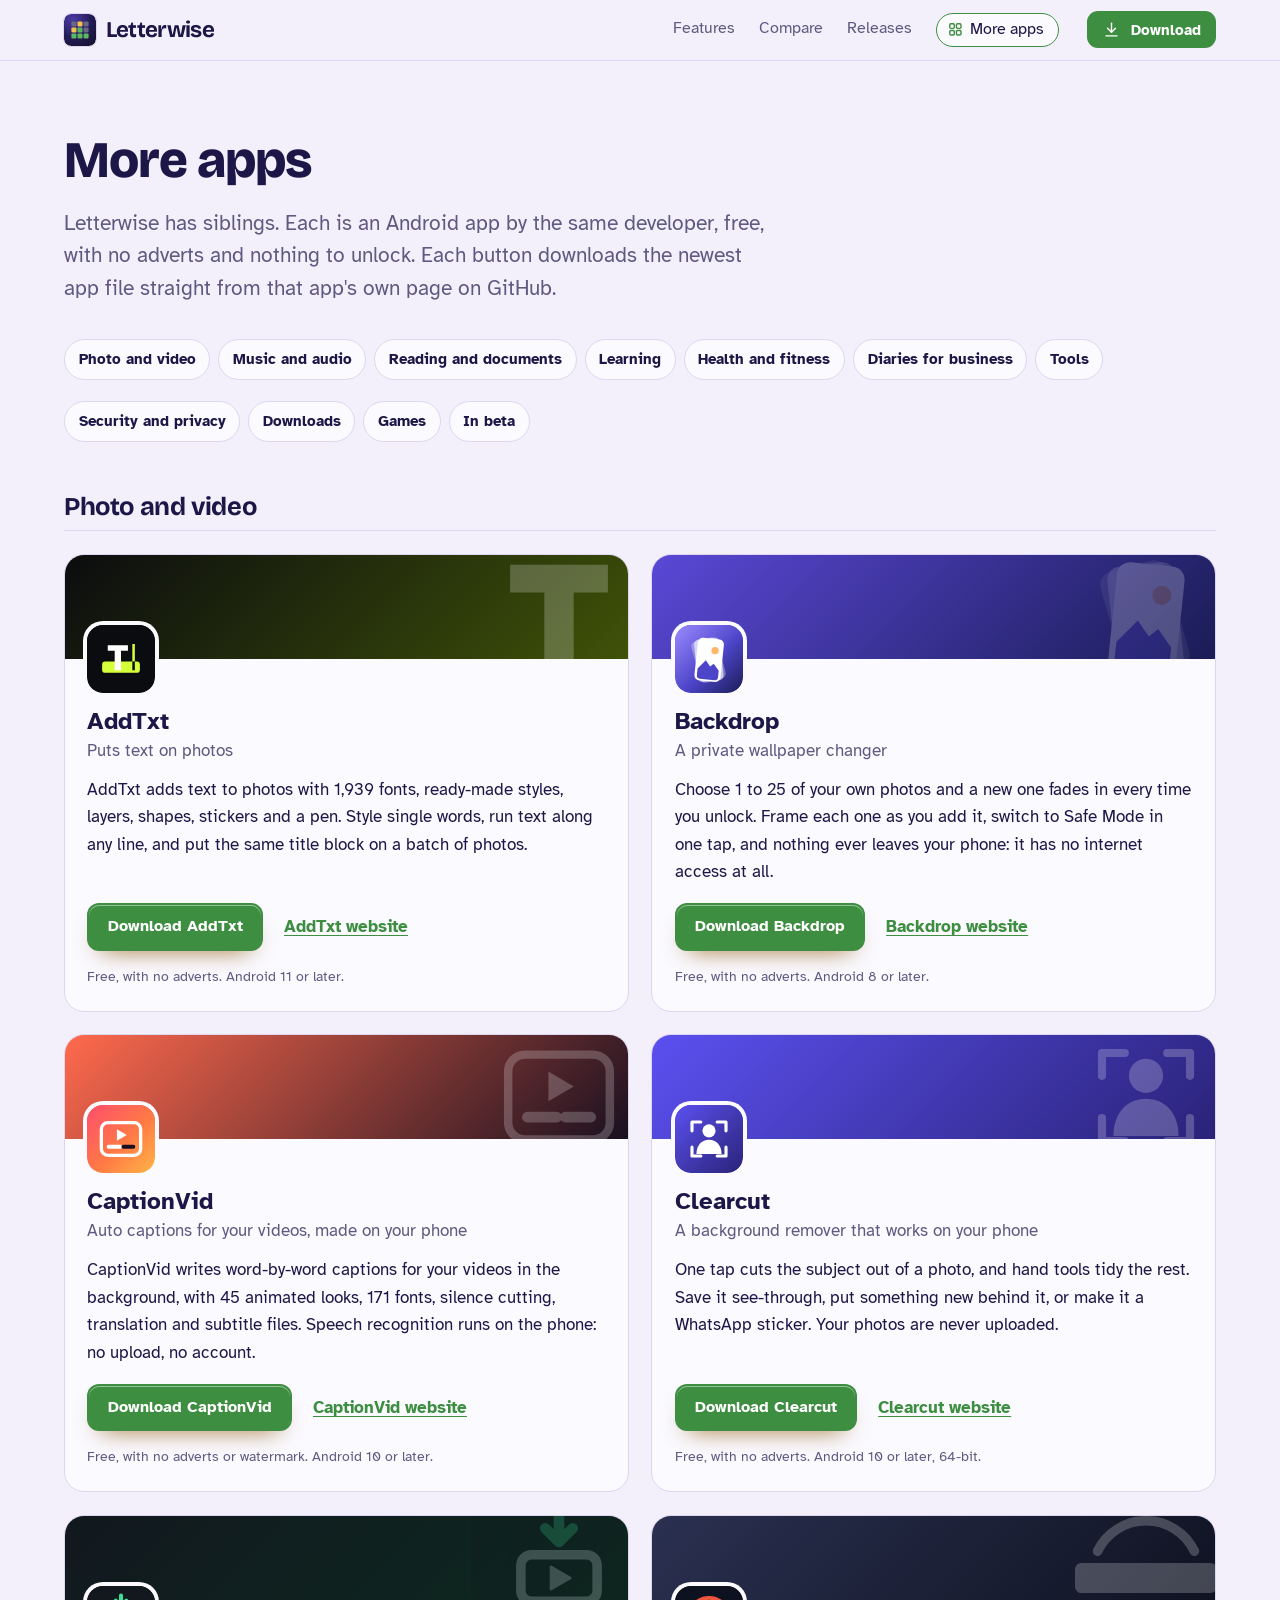
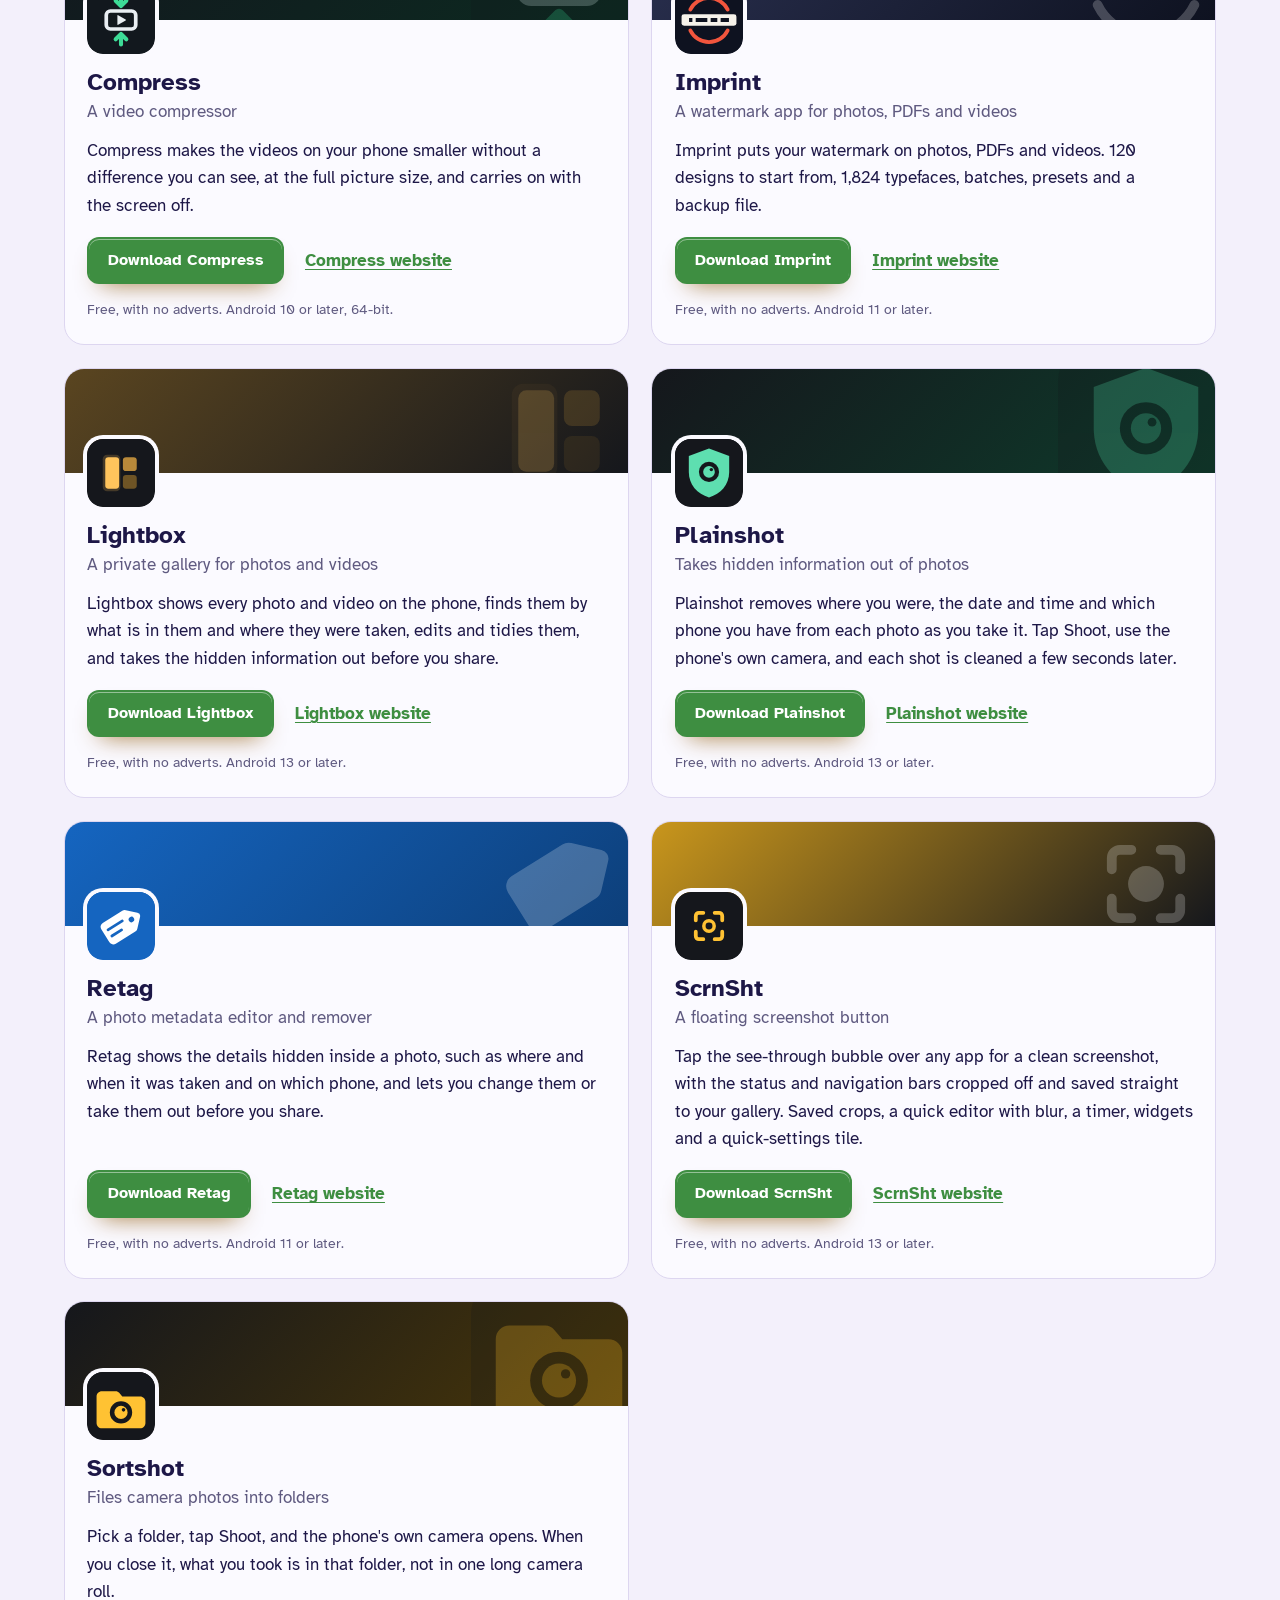
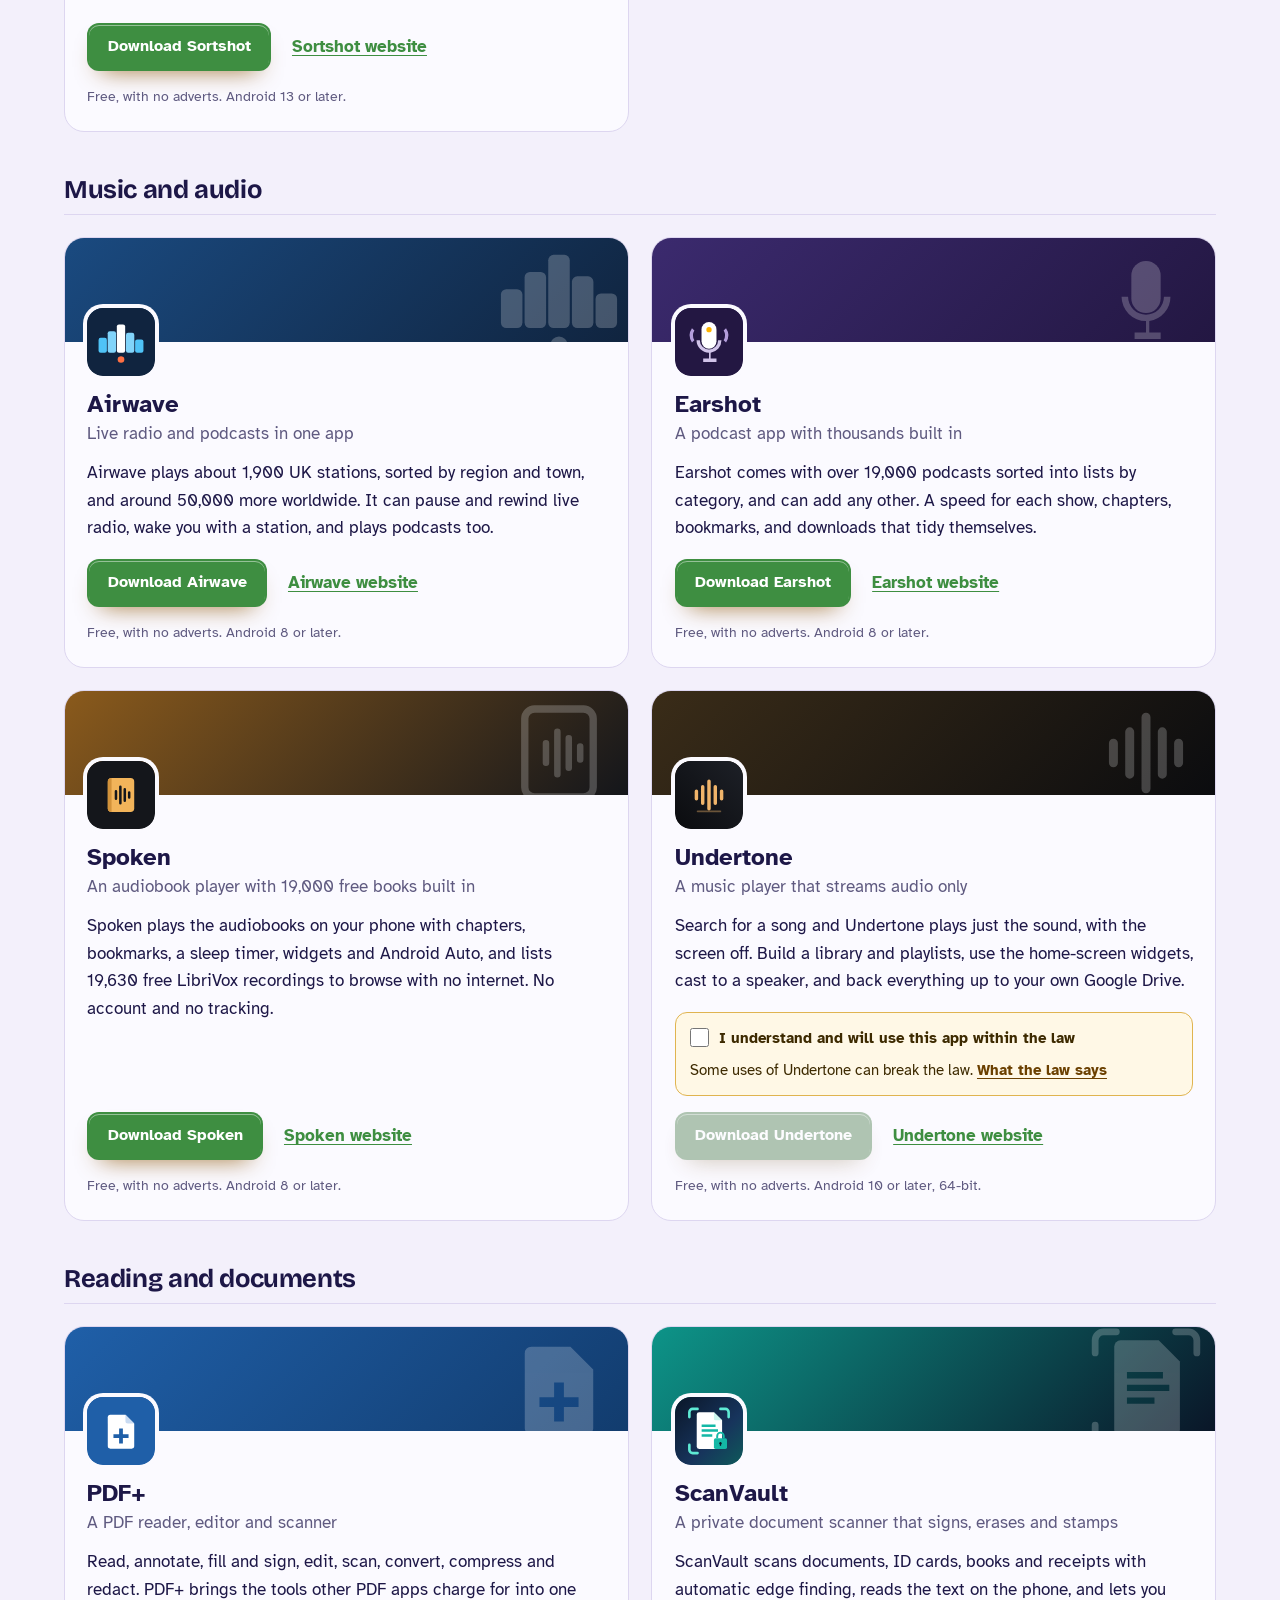
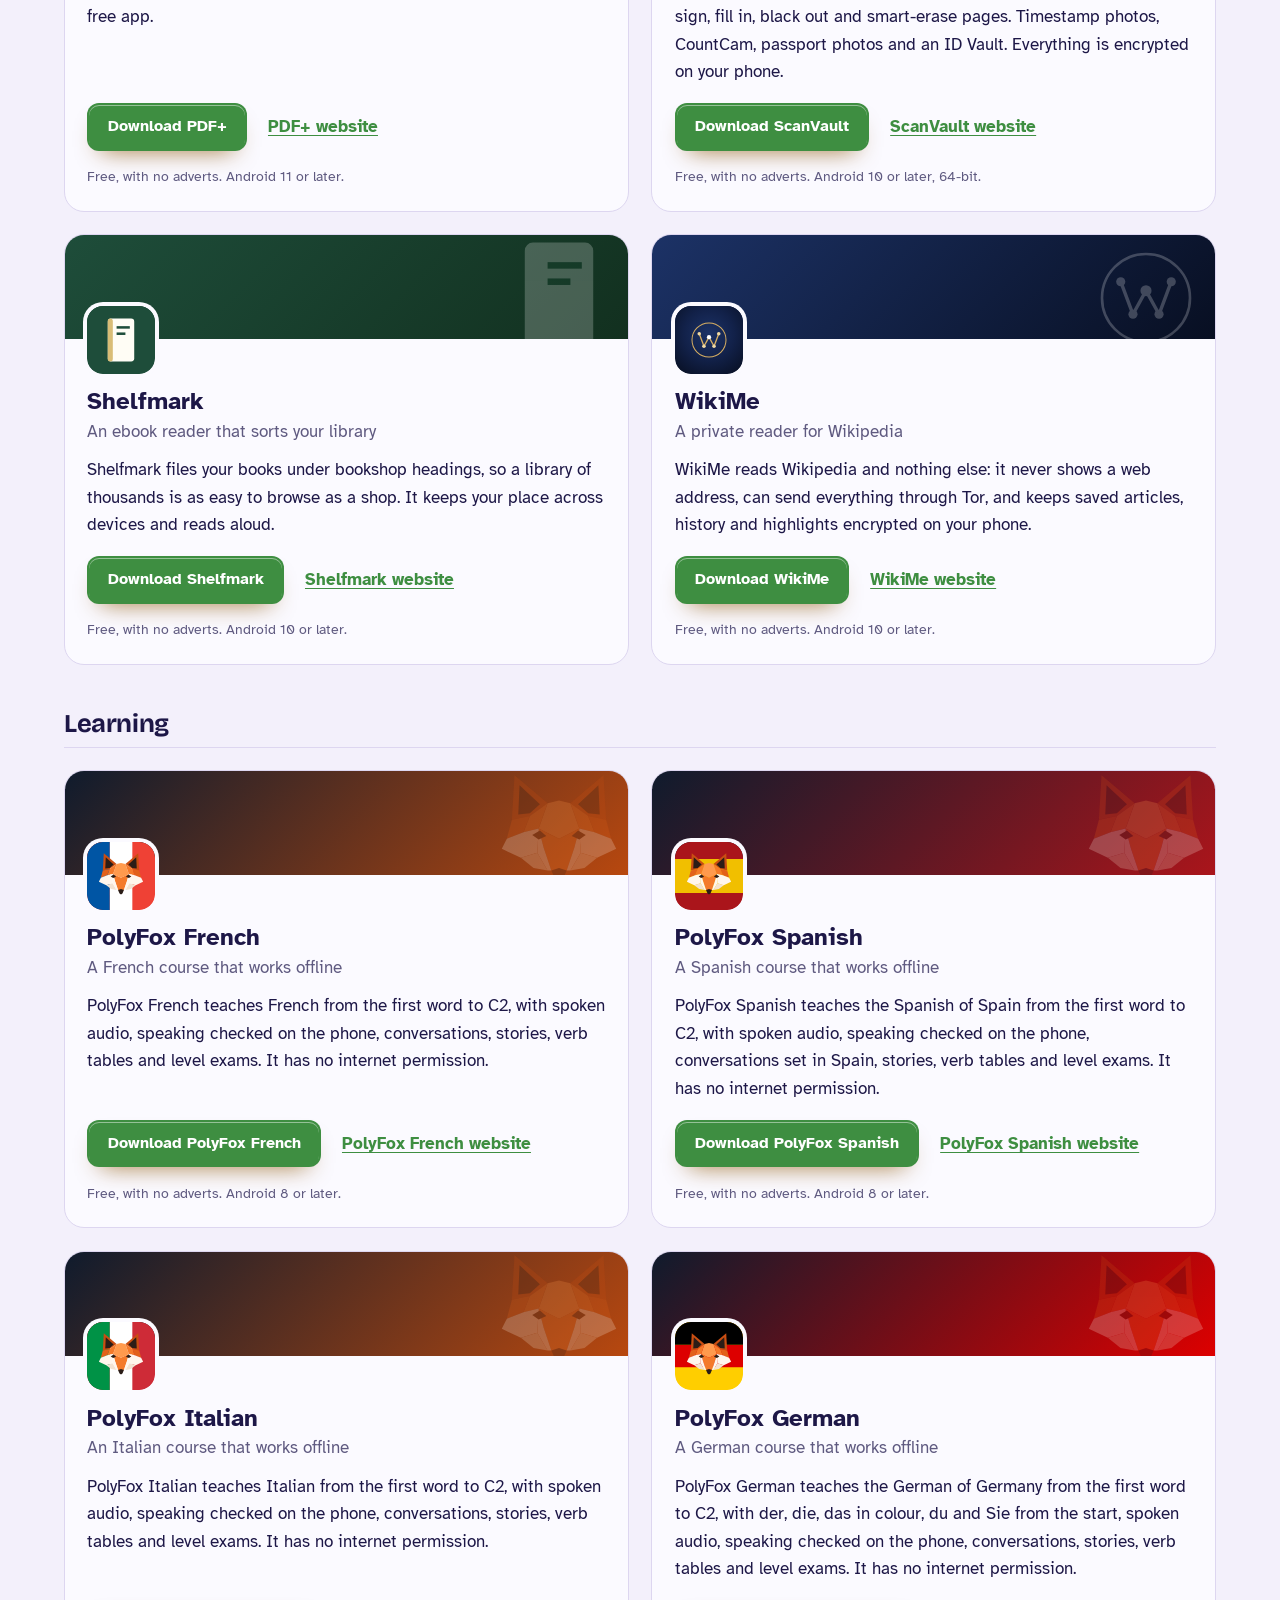
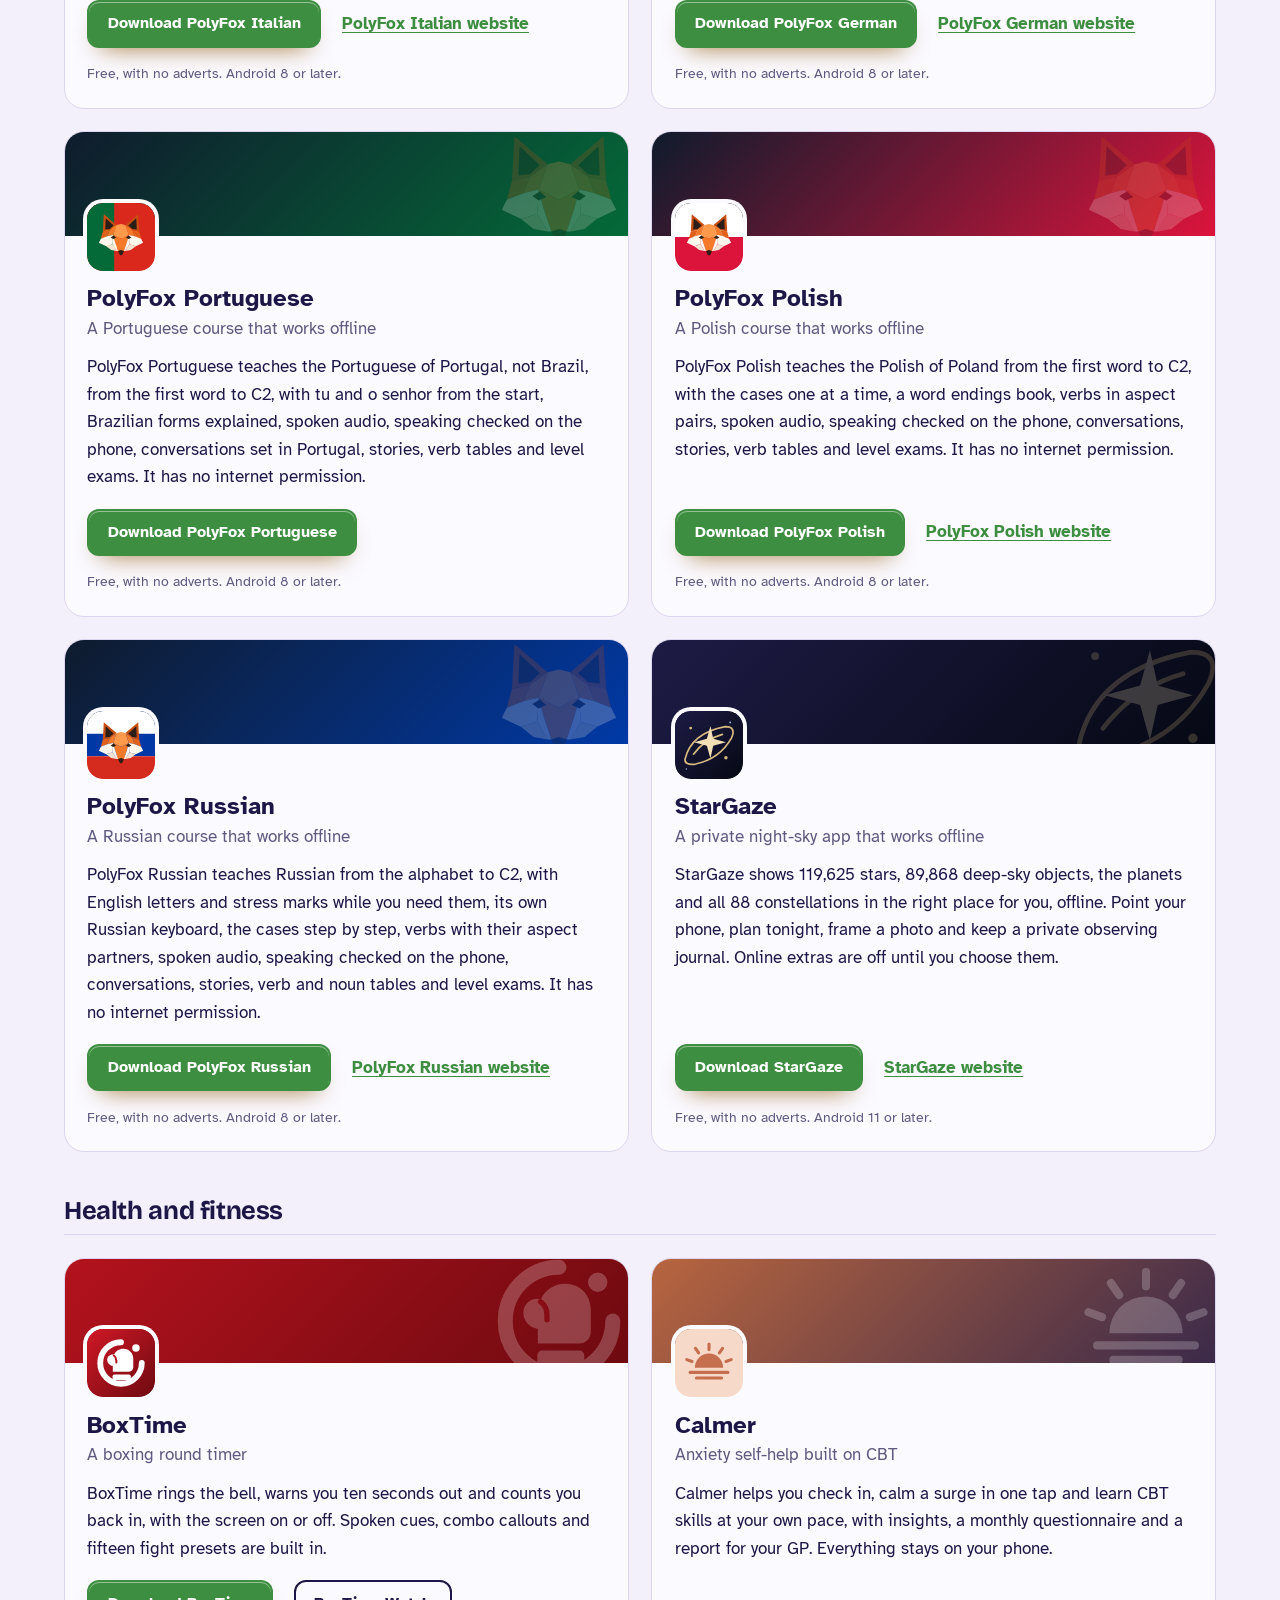
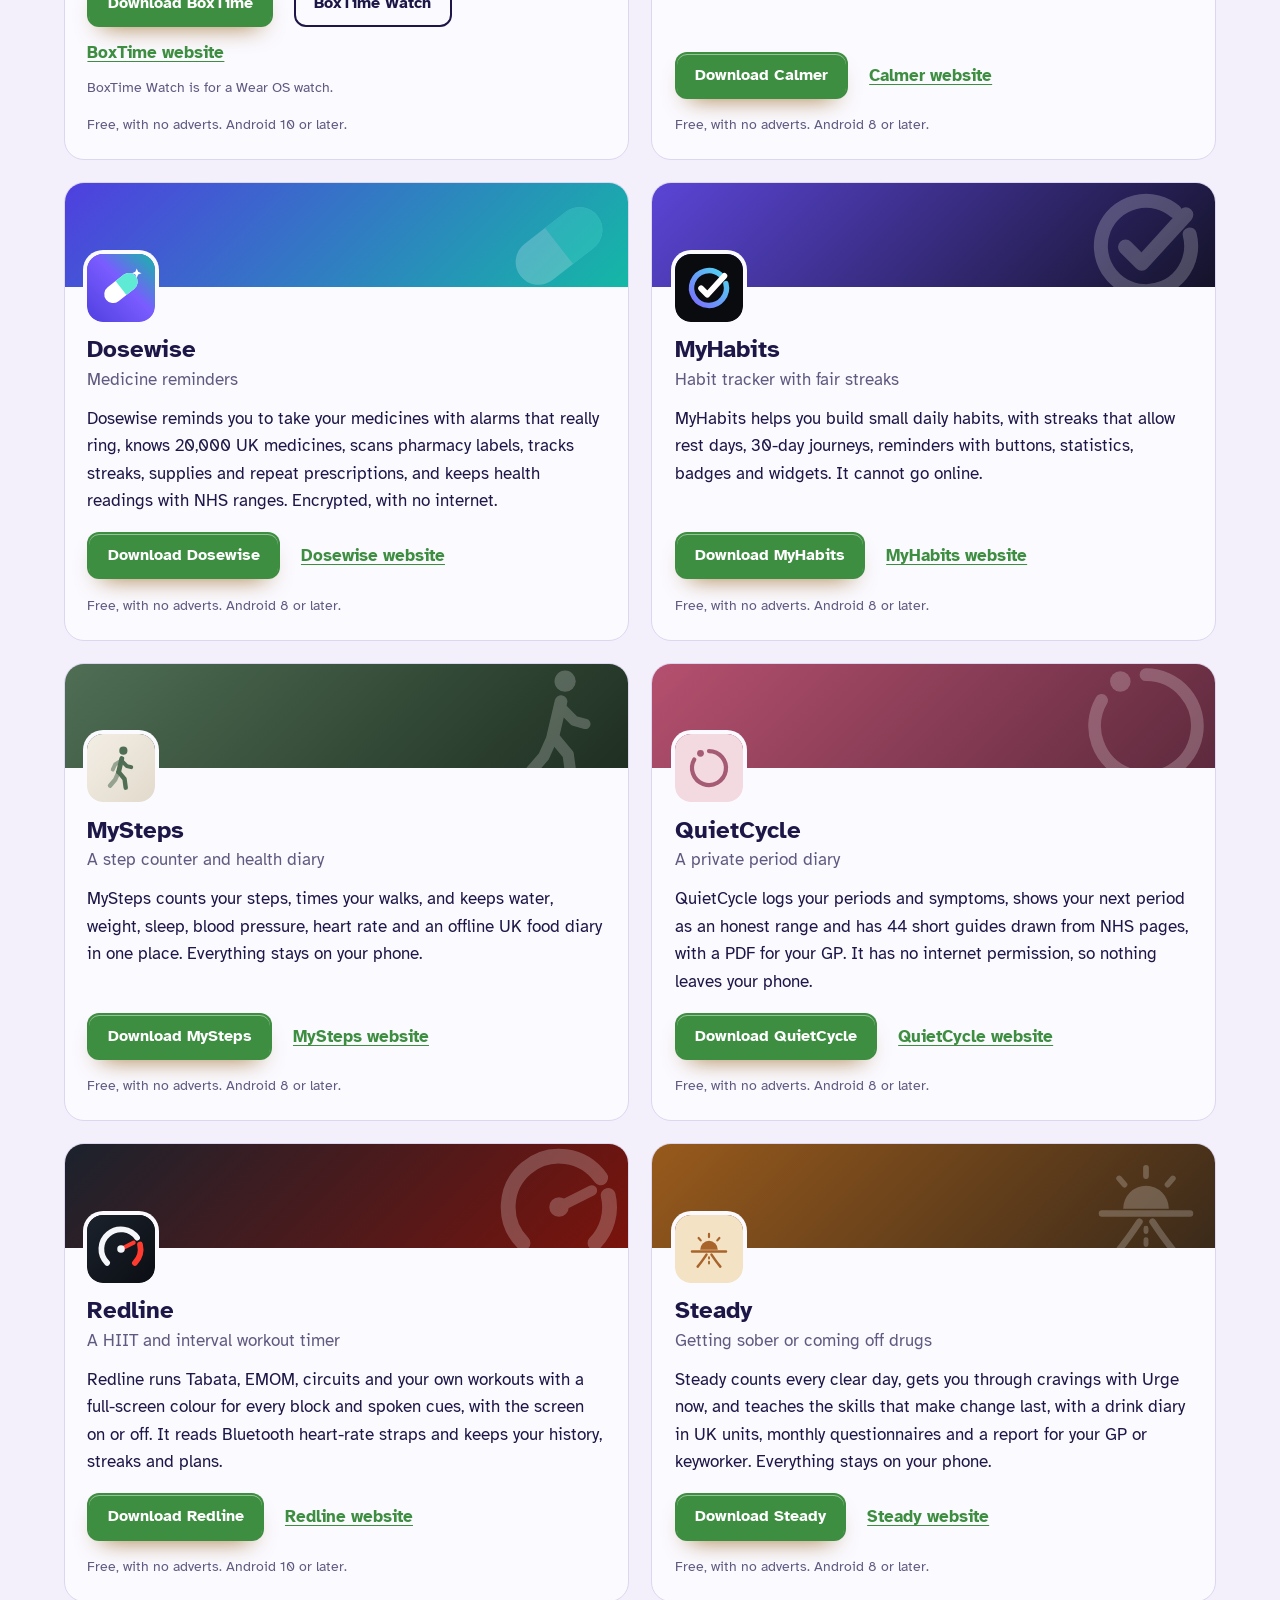
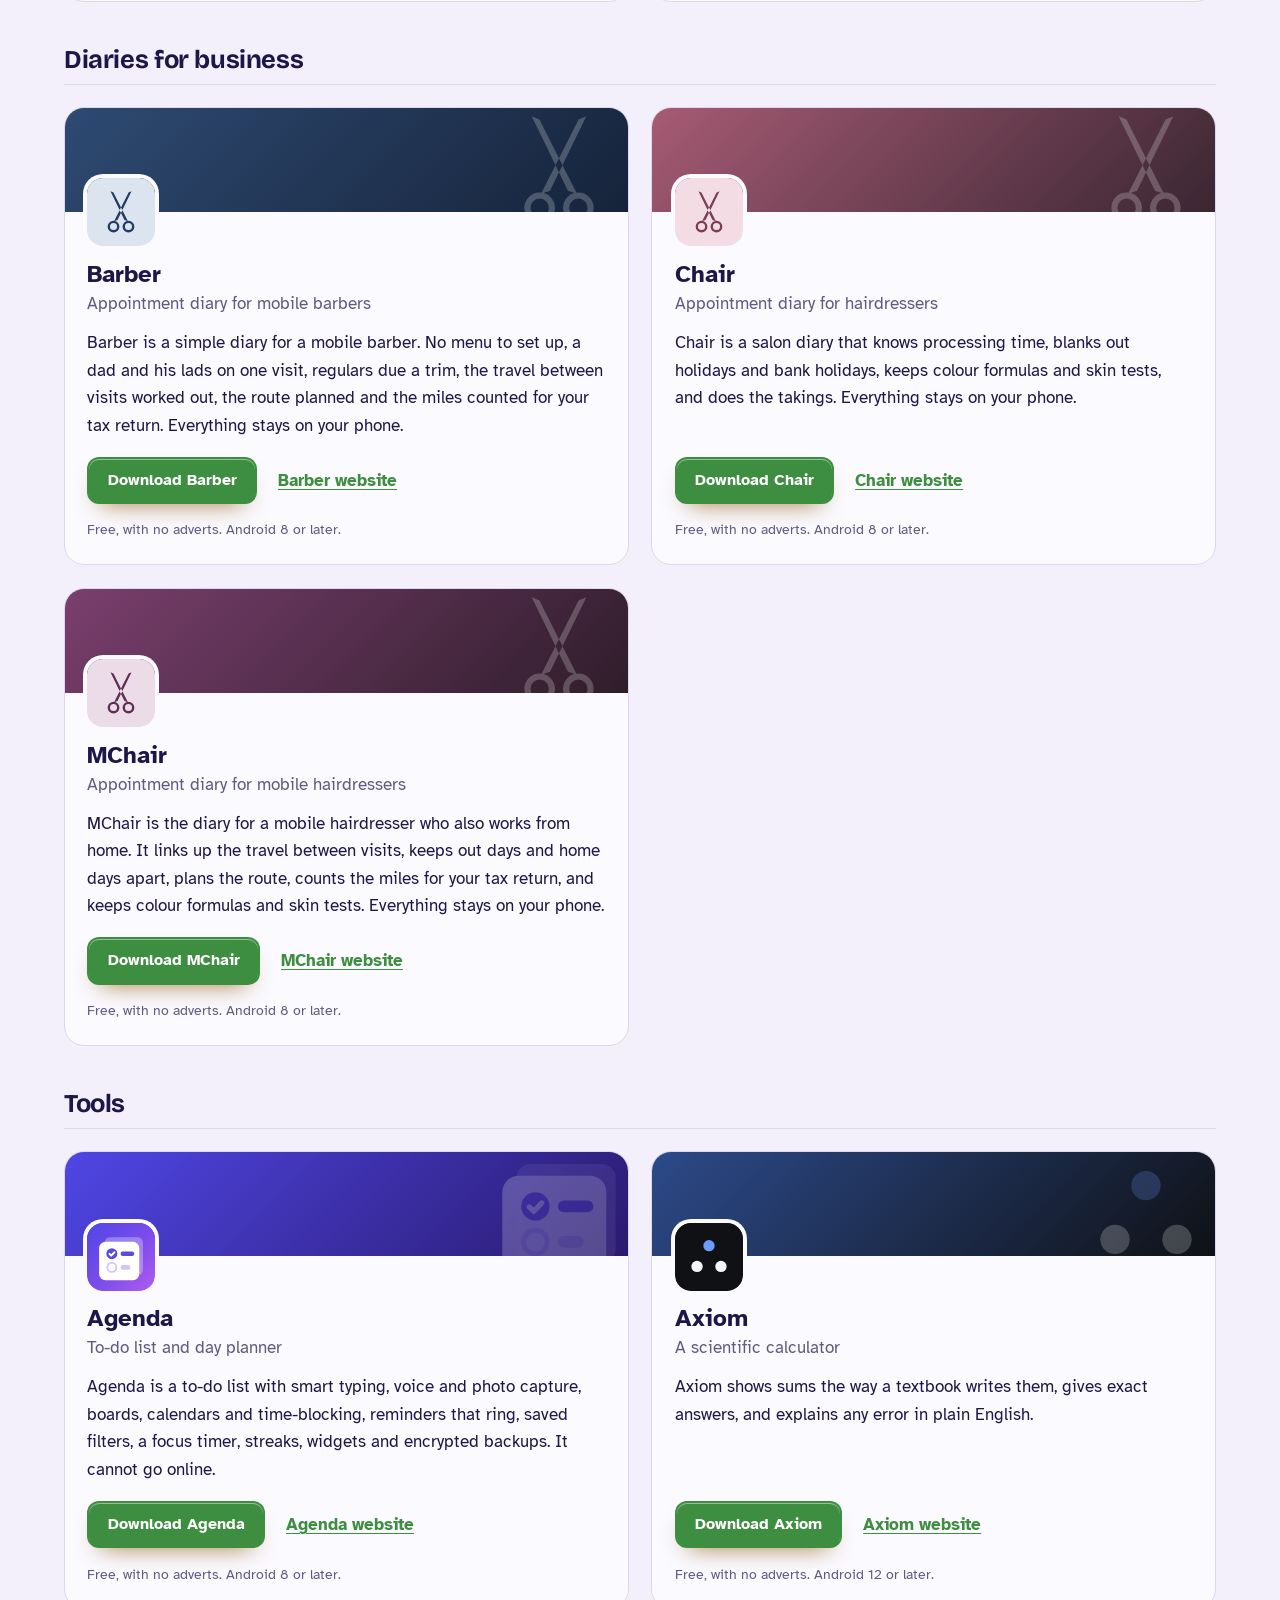
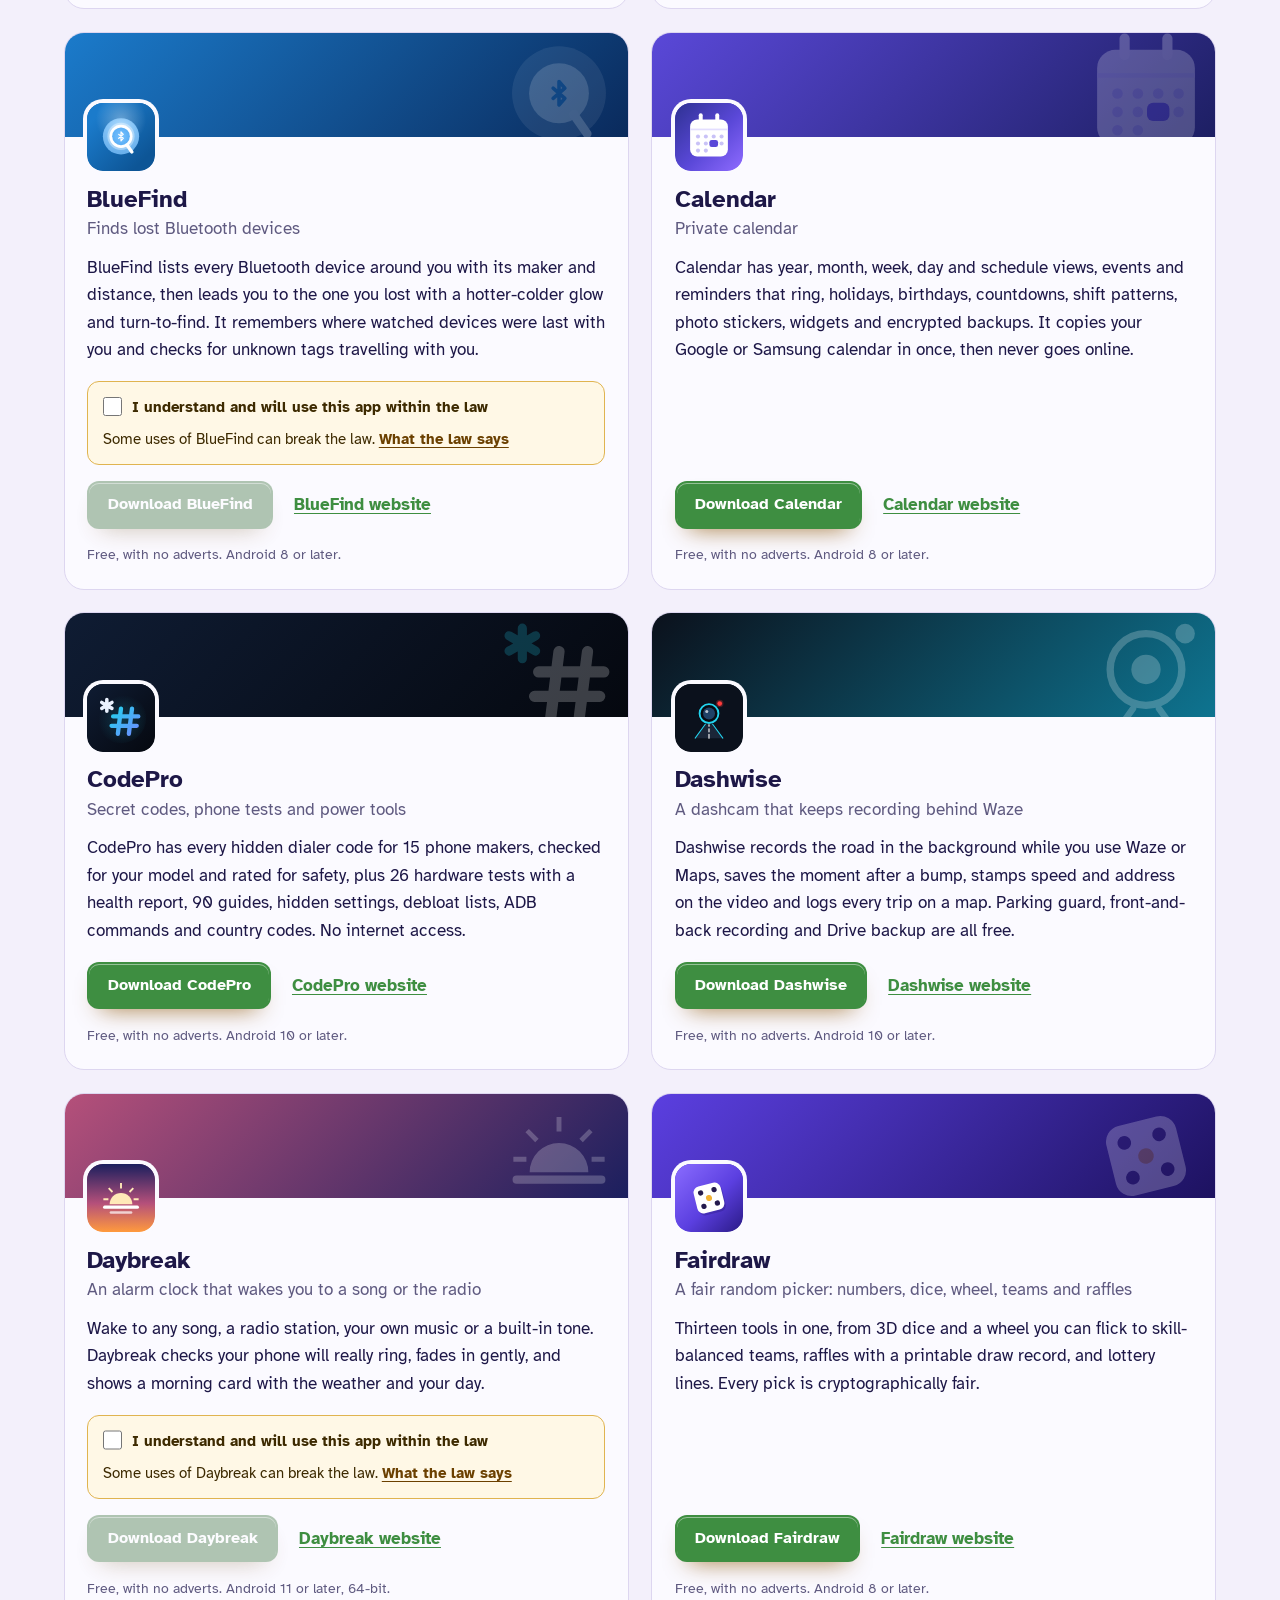
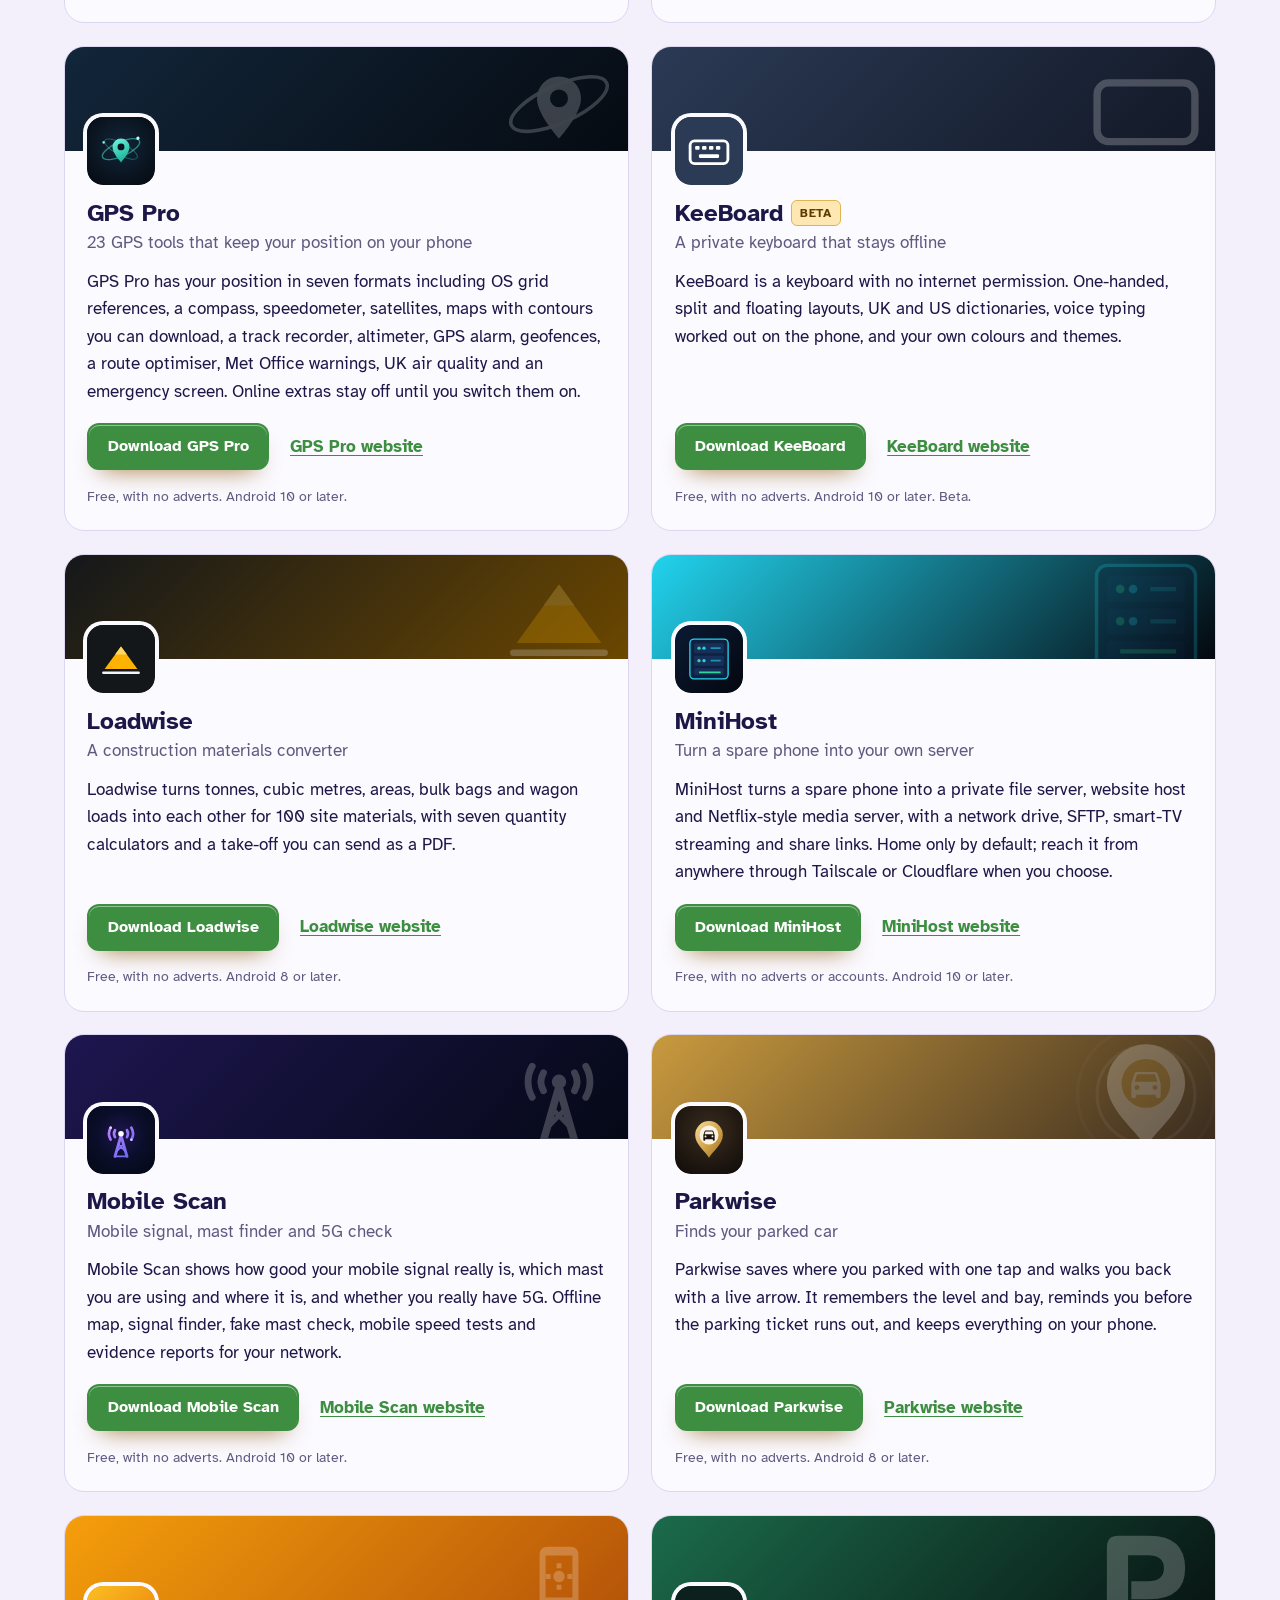
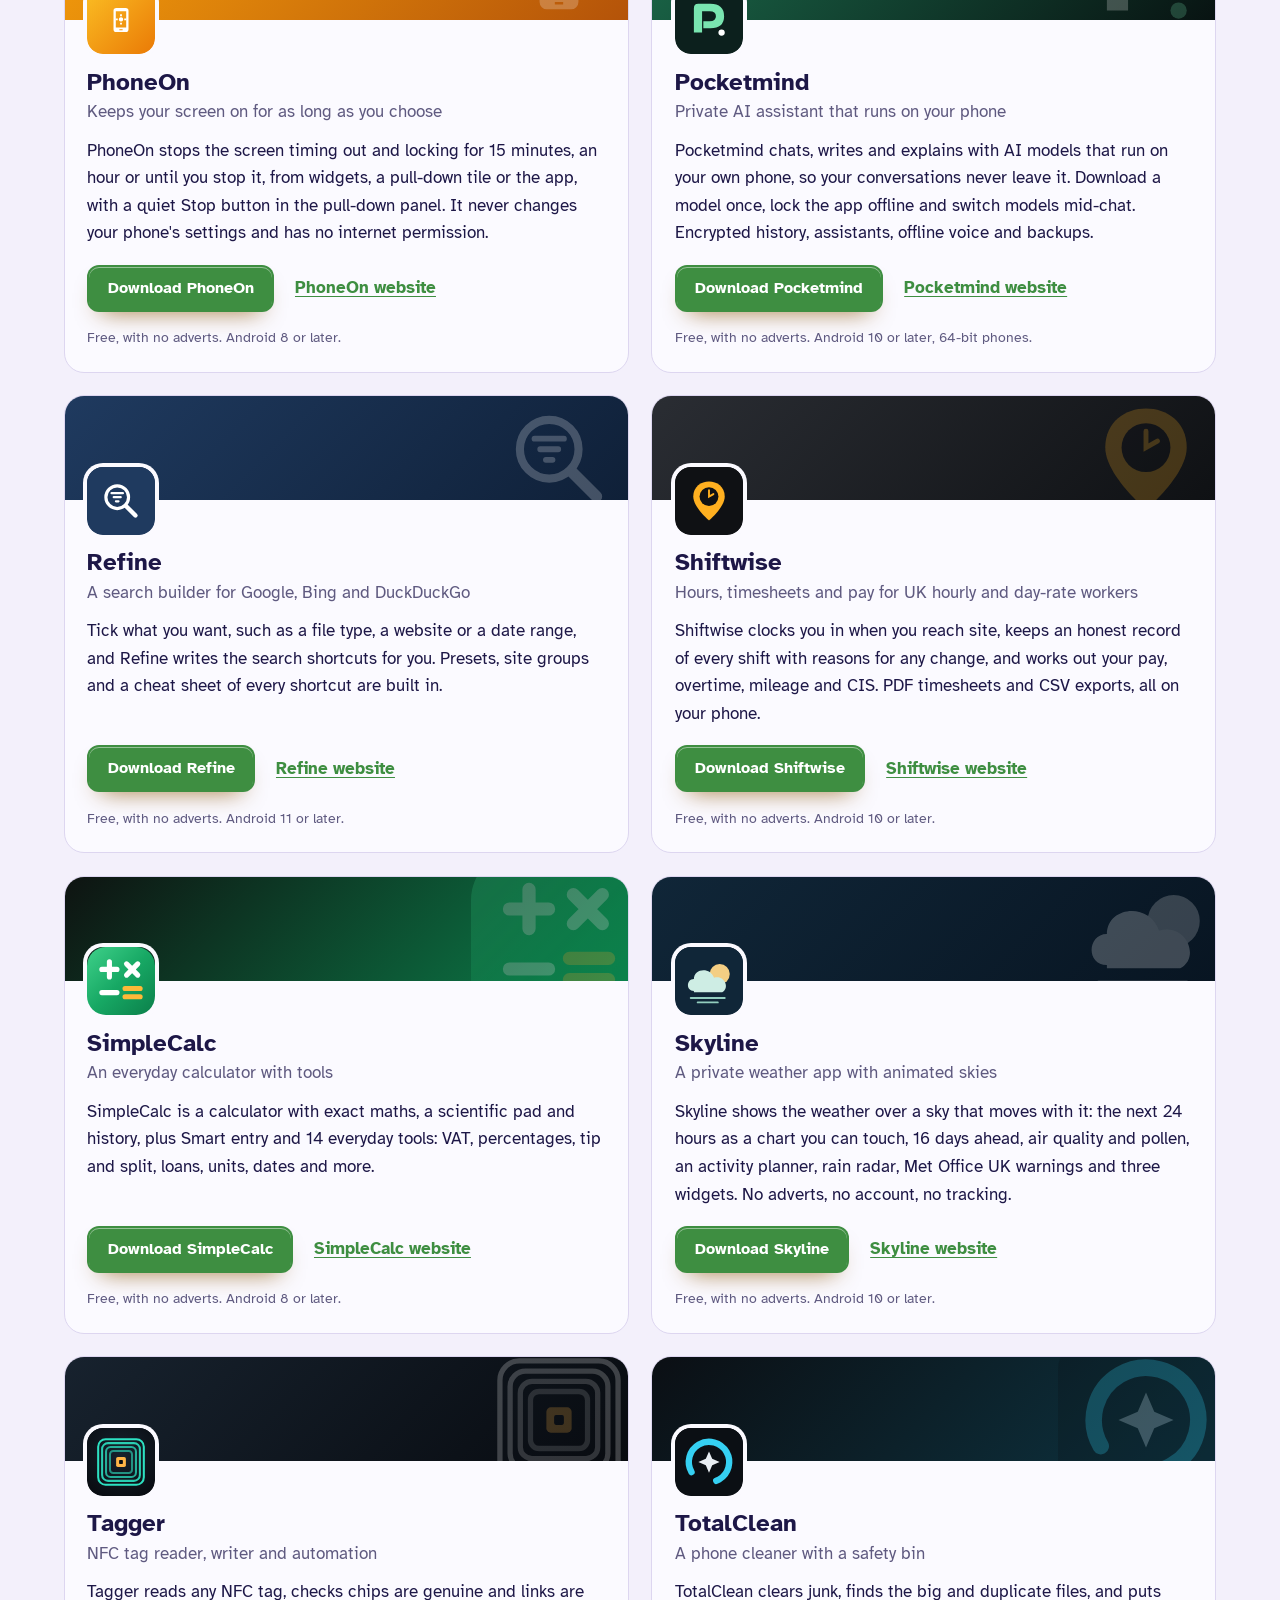
==== more-apps.html @ 9a32c130 "More apps: add MegaGen" ====
<!DOCTYPE html>
<html lang="en-GB">
<head>
<meta charset="utf-8">
<meta name="viewport" content="width=device-width, initial-scale=1">
<title>More free Android apps from the maker of Letterwise</title>
<meta name="description" content="All 92 free Android apps from the maker of Letterwise, in one list by category, each with its download and a link to its website.">
<meta name="author" content="Jonathan Jackson">
<link rel="canonical" href="https://customgpter.github.io/letterwise/more-apps.html">
<meta name="theme-color" content="#f3f0fb" media="(prefers-color-scheme: light)">
<meta name="theme-color" content="#120e2c" media="(prefers-color-scheme: dark)">
<meta property="og:type" content="website">
<meta property="og:site_name" content="Letterwise">
<meta property="og:title" content="More free Android apps from the maker of Letterwise">
<meta property="og:description" content="All 92 free Android apps from the maker of Letterwise, in one list by category, each with its download and a link to its website.">
<meta property="og:url" content="https://customgpter.github.io/letterwise/more-apps.html">
<meta property="og:image" content="https://customgpter.github.io/letterwise/assets/og.png">
<meta property="og:image:width" content="1200">
<meta property="og:image:height" content="630">
<meta property="og:image:alt" content="Letterwise&#x27;s home screen: the Daily Puzzle card, Classic with 4 to 7 letters and the other game modes">
<meta property="og:locale" content="en_GB">
<meta name="twitter:card" content="summary_large_image">
<link rel="icon" href="./assets/favicon.svg" type="image/svg+xml">
<link rel="apple-touch-icon" href="./assets/apple-touch-icon.png">
<link rel="preload" href="./assets/fonts/bricolage-grotesque-latin.woff2" as="font" type="font/woff2" crossorigin>
<link rel="preload" href="./assets/fonts/atkinson-hyperlegible-latin-400-normal.woff2" as="font" type="font/woff2" crossorigin>
<link rel="stylesheet" href="./assets/site.css?v=1">
<link rel="stylesheet" href="./assets/house.css?v=1">
<script type="application/ld+json">{"@context":"https://schema.org","@type":"ItemList","name":"Apps from the maker of Letterwise","url":"https://customgpter.github.io/letterwise/more-apps.html","itemListElement":[{"@type":"ListItem","position":1,"name":"AddTxt","url":"https://customgpter.github.io/addtxt/"},{"@type":"ListItem","position":2,"name":"Backdrop","url":"https://customgpter.github.io/backdrop/"},{"@type":"ListItem","position":3,"name":"CaptionVid","url":"https://customgpter.github.io/captionvid/"},{"@type":"ListItem","position":4,"name":"Clearcut","url":"https://customgpter.github.io/clearcut/"},{"@type":"ListItem","position":5,"name":"Compress","url":"https://customgpter.github.io/compress/"},{"@type":"ListItem","position":6,"name":"Imprint","url":"https://customgpter.github.io/imprint/"},{"@type":"ListItem","position":7,"name":"Lightbox","url":"https://customgpter.github.io/lightbox/"},{"@type":"ListItem","position":8,"name":"Plainshot","url":"https://customgpter.github.io/plainshot/"},{"@type":"ListItem","position":9,"name":"Retag","url":"https://customgpter.github.io/retag/"},{"@type":"ListItem","position":10,"name":"ScrnSht","url":"https://customgpter.github.io/scrnsht/"},{"@type":"ListItem","position":11,"name":"Sortshot","url":"https://customgpter.github.io/sortshot/"},{"@type":"ListItem","position":12,"name":"Airwave","url":"https://customgpter.github.io/airwave/"},{"@type":"ListItem","position":13,"name":"Earshot","url":"https://customgpter.github.io/earshot/"},{"@type":"ListItem","position":14,"name":"Spoken","url":"https://customgpter.github.io/spoken/"},{"@type":"ListItem","position":15,"name":"Undertone","url":"https://customgpter.github.io/undertone/"},{"@type":"ListItem","position":16,"name":"PDF+","url":"https://customgpter.github.io/pdfplus/"},{"@type":"ListItem","position":17,"name":"ScanVault","url":"https://customgpter.github.io/scanvault/"},{"@type":"ListItem","position":18,"name":"Shelfmark","url":"https://customgpter.github.io/shelfmark/"},{"@type":"ListItem","position":19,"name":"WikiMe","url":"https://customgpter.github.io/wikime/"},{"@type":"ListItem","position":20,"name":"PolyFox French","url":"https://customgpter.github.io/polyfox/"},{"@type":"ListItem","position":21,"name":"PolyFox German","url":"https://customgpter.github.io/polyfox-german/"},{"@type":"ListItem","position":22,"name":"PolyFox Polish","url":"https://customgpter.github.io/polyfox-polish/"},{"@type":"ListItem","position":23,"name":"PolyFox Russian","url":"https://customgpter.github.io/polyfox-russian/"},{"@type":"ListItem","position":24,"name":"StarGaze","url":"https://customgpter.github.io/stargaze/"},{"@type":"ListItem","position":25,"name":"BoxTime","url":"https://customgpter.github.io/boxtime/"},{"@type":"ListItem","position":26,"name":"Calmer","url":"https://customgpter.github.io/calmer/"},{"@type":"ListItem","position":27,"name":"Dosewise","url":"https://customgpter.github.io/dosewise/"},{"@type":"ListItem","position":28,"name":"MyHabits","url":"https://customgpter.github.io/myhabits/"},{"@type":"ListItem","position":29,"name":"MySteps","url":"https://customgpter.github.io/mysteps/"},{"@type":"ListItem","position":30,"name":"QuietCycle","url":"https://customgpter.github.io/quietcycle/"},{"@type":"ListItem","position":31,"name":"Redline","url":"https://customgpter.github.io/redline/"},{"@type":"ListItem","position":32,"name":"Steady","url":"https://customgpter.github.io/steady/"},{"@type":"ListItem","position":33,"name":"Barber","url":"https://customgpter.github.io/barber/"},{"@type":"ListItem","position":34,"name":"Chair","url":"https://customgpter.github.io/chair/"},{"@type":"ListItem","position":35,"name":"MChair","url":"https://customgpter.github.io/mchair/"},{"@type":"ListItem","position":36,"name":"Agenda","url":"https://customgpter.github.io/agenda/"},{"@type":"ListItem","position":37,"name":"Axiom","url":"https://customgpter.github.io/axiom/"},{"@type":"ListItem","position":38,"name":"BlueFind","url":"https://customgpter.github.io/bluefind/"},{"@type":"ListItem","position":39,"name":"Calendar","url":"https://customgpter.github.io/calendar/"},{"@type":"ListItem","position":40,"name":"CodePro","url":"https://customgpter.github.io/codepro/"},{"@type":"ListItem","position":41,"name":"Dashwise","url":"https://customgpter.github.io/dashwise/"},{"@type":"ListItem","position":42,"name":"Daybreak","url":"https://customgpter.github.io/daybreak/"},{"@type":"ListItem","position":43,"name":"Fairdraw","url":"https://customgpter.github.io/fairdraw/"},{"@type":"ListItem","position":44,"name":"GPS Pro","url":"https://customgpter.github.io/gpspro/"},{"@type":"ListItem","position":45,"name":"KeeBoard","url":"https://customgpter.github.io/keeboard/"},{"@type":"ListItem","position":46,"name":"Loadwise","url":"https://customgpter.github.io/loadwise/"},{"@type":"ListItem","position":47,"name":"MiniHost","url":"https://customgpter.github.io/minihost/"},{"@type":"ListItem","position":48,"name":"Mobile Scan","url":"https://customgpter.github.io/mobilescan/"},{"@type":"ListItem","position":49,"name":"Parkwise","url":"https://customgpter.github.io/parkwise/"},{"@type":"ListItem","position":50,"name":"Pocketmind","url":"https://customgpter.github.io/pocketmind/"},{"@type":"ListItem","position":51,"name":"Refine","url":"https://customgpter.github.io/refine/"},{"@type":"ListItem","position":52,"name":"Shiftwise","url":"https://customgpter.github.io/shiftwise/"},{"@type":"ListItem","position":53,"name":"SimpleCalc","url":"https://customgpter.github.io/simplecalc/"},{"@type":"ListItem","position":54,"name":"Skyline","url":"https://customgpter.github.io/skyline/"},{"@type":"ListItem","position":55,"name":"Tagger","url":"https://customgpter.github.io/tagger/"},{"@type":"ListItem","position":56,"name":"TotalClean","url":"https://customgpter.github.io/totalclean/"},{"@type":"ListItem","position":57,"name":"TVLink","url":"https://customgpter.github.io/tvlink/"},{"@type":"ListItem","position":58,"name":"Unbox","url":"https://customgpter.github.io/unbox/"},{"@type":"ListItem","position":59,"name":"WhatsKeep","url":"https://customgpter.github.io/whatskeep/"},{"@type":"ListItem","position":60,"name":"WiFi Scan","url":"https://customgpter.github.io/wifiscan/"},{"@type":"ListItem","position":61,"name":"Auditly","url":"https://customgpter.github.io/auditly/"},{"@type":"ListItem","position":62,"name":"Backchannel","url":"https://customgpter.github.io/backchannel/"},{"@type":"ListItem","position":63,"name":"ENotes","url":"https://customgpter.github.io/enotes/"},{"@type":"ListItem","position":64,"name":"FindMe","url":"https://customgpter.github.io/findme/"},{"@type":"ListItem","position":65,"name":"iLock","url":"https://customgpter.github.io/ilock/"},{"@type":"ListItem","position":66,"name":"ImSafe","url":"https://customgpter.github.io/imsafe/"},{"@type":"ListItem","position":67,"name":"IShred","url":"https://customgpter.github.io/ishred/"},{"@type":"ListItem","position":68,"name":"LockBox","url":"https://customgpter.github.io/lockbox/"},{"@type":"ListItem","position":69,"name":"PassVault","url":"https://customgpter.github.io/passvault/"},{"@type":"ListItem","position":70,"name":"SpyFind","url":"https://customgpter.github.io/spyfind/"},{"@type":"ListItem","position":71,"name":"TextWipe","url":"https://customgpter.github.io/textwipe/"},{"@type":"ListItem","position":72,"name":"Tracewire","url":"https://customgpter.github.io/tracewire/"},{"@type":"ListItem","position":73,"name":"Vigil","url":"https://customgpter.github.io/vigil/"},{"@type":"ListItem","position":74,"name":"Grab","url":"https://customgpter.github.io/grab/"},{"@type":"ListItem","position":75,"name":"Swarm","url":"https://customgpter.github.io/swarm/"},{"@type":"ListItem","position":76,"name":"Plane Games","url":"https://customgpter.github.io/plane-games/"},{"@type":"ListItem","position":77,"name":"Ninefold","url":"https://customgpter.github.io/ninefold/"},{"@type":"ListItem","position":78,"name":"Cubewise","url":"https://customgpter.github.io/cubewise/"},{"@type":"ListItem","position":79,"name":"Tilewise","url":"https://customgpter.github.io/tilewise/"},{"@type":"ListItem","position":80,"name":"Letterwise","url":"https://customgpter.github.io/letterwise/"},{"@type":"ListItem","position":81,"name":"Kingside","url":"https://customgpter.github.io/kingside/"},{"@type":"ListItem","position":82,"name":"Deckhand","url":"https://customgpter.github.io/deckhand/"},{"@type":"ListItem","position":83,"name":"SNESForge","url":"https://customgpter.github.io/snesforge/"},{"@type":"ListItem","position":84,"name":"Fame Boy","url":"https://customgpter.github.io/fameboy/"},{"@type":"ListItem","position":85,"name":"PSPPro","url":"https://customgpter.github.io/psppro/"},{"@type":"ListItem","position":86,"name":"MegaGen","url":"https://customgpter.github.io/megagen/"},{"@type":"ListItem","position":87,"name":"QVR","url":"https://customgpter.github.io/qvr/"},{"@type":"ListItem","position":88,"name":"QVR Watch","url":"https://customgpter.github.io/qvr-watch/"},{"@type":"ListItem","position":89,"name":"QVRLite","url":"https://customgpter.github.io/qvrlite/"},{"@type":"ListItem","position":90,"name":"Onionz","url":"https://customgpter.github.io/onionz/"},{"@type":"ListItem","position":91,"name":"OnionzWeb","url":"https://customgpter.github.io/onionzweb/"}]}</script>
<link rel="stylesheet" href="./assets/apps-list.css?v=1">
<script src="./assets/apps-list.js?v=1" defer></script>
</head>
<body>
<a class="skip" href="#main">Skip to content</a>
<header class="masthead">
<div class="wrap">
<a class="brand" href="./" aria-label="Letterwise home"><svg viewBox="0 0 108 108" aria-hidden="true"><defs><radialGradient id="lwg" cx="30" cy="18" r="120" gradientUnits="userSpaceOnUse"><stop offset="0" stop-color="#4A3AA6"/><stop offset=".5" stop-color="#241C57"/><stop offset="1" stop-color="#120F24"/></radialGradient></defs><rect width="108" height="108" rx="24" fill="url(#lwg)"/><rect x="25.0" y="25.0" width="17" height="17" rx="3.6" fill="#6C6985"/><rect x="45.5" y="25.0" width="17" height="17" rx="3.6" fill="#F2C24B"/><rect x="66.0" y="25.0" width="17" height="17" rx="3.6" fill="#6C6985"/><rect x="25.0" y="45.5" width="17" height="17" rx="3.6" fill="#F2C24B"/><rect x="45.5" y="45.5" width="17" height="17" rx="3.6" fill="#5CB85F"/><rect x="66.0" y="45.5" width="17" height="17" rx="3.6" fill="#6C6985"/><rect x="25.0" y="66.0" width="17" height="17" rx="3.6" fill="#5CB85F"/><rect x="45.5" y="66.0" width="17" height="17" rx="3.6" fill="#5CB85F"/><rect x="66.0" y="66.0" width="17" height="17" rx="3.6" fill="#5CB85F"/></svg><span>Letterwise</span></a>
<nav aria-label="Main"><ul><li><a href="./#features">Features</a></li><li><a href="./compare.html">Compare</a></li><li><a href="./releases.html">Releases</a></li><li><a class="more-apps" href="./more-apps.html" aria-current="page"><svg class="ico" viewBox="0 0 24 24" aria-hidden="true"><rect x="4" y="4" width="6.5" height="6.5" rx="1.6"/><rect x="13.5" y="4" width="6.5" height="6.5" rx="1.6"/><rect x="4" y="13.5" width="6.5" height="6.5" rx="1.6"/><rect x="13.5" y="13.5" width="6.5" height="6.5" rx="1.6"/></svg>More apps</a></li></ul></nav>
<a class="button small" href="https://github.com/CustomGPTer/letterwise/releases/latest/download/Letterwise.apk"><svg class="ico" viewBox="0 0 24 24" aria-hidden="true"><path d="M12 4v11"/><path d="M7 10.5l5 5 5-5"/><path d="M5 20h14"/></svg>Download</a>
</div>
</header>
<main id="main" class="doc">
<div class="wrap">
<div class="measure">
<h1>More apps</h1>
<p class="lede">Letterwise has siblings. Each is an Android app by the same developer, free, with no adverts and nothing to unlock. Each button downloads the newest app file straight from that app's own page on GitHub.</p>
</div>
<!-- apps:start -->
<nav class="mapps-jump" aria-label="App groups"><ul><li><a href="#apps-photo">Photo and video</a></li><li><a href="#apps-audio">Music and audio</a></li><li><a href="#apps-reading">Reading and documents</a></li><li><a href="#apps-learning">Learning</a></li><li><a href="#apps-health">Health and fitness</a></li><li><a href="#apps-diaries">Diaries for business</a></li><li><a href="#apps-tools">Tools</a></li><li><a href="#apps-security">Security and privacy</a></li><li><a href="#apps-downloads">Downloads</a></li><li><a href="#apps-games">Games</a></li><li><a href="#apps-testing">In beta</a></li></ul></nav>
<div class="mapps-group" role="group" aria-labelledby="apps-photo"><h2 class="mapps-cat" id="apps-photo">Photo and video</h2>
<ul class="mapps"><li class="mapp" style="--b:#0b0c0f;--b2:#3f5208"><div class="mapp-cover" aria-hidden="true"><svg viewBox="0 0 108 108"><path fill="#fff" d="M24 22h60v17H63v49H45V39H24z"/></svg></div><div class="mapp-body"><svg class="mapp-icon" viewBox="0 0 108 108" aria-hidden="true"><rect width="108" height="108" rx="24" fill="#0b0c0f"/><path fill="#d4ff3a" d="M29 58h50a5 5 0 0 1 5 5v8a5 5 0 0 1-5 5H29a5 5 0 0 1-5-5v-8a5 5 0 0 1 5-5z"/><path fill="#fff" d="M33 32h32v9H54v31H44V41H33z"/><path fill="#d4ff3a" d="M72 30h4v28h-4z"/><path fill="#0b0c0f" d="M72 58h4v14h-4z"/></svg><h3>AddTxt</h3><p class="mapp-kind">Puts text on photos</p><p class="mapp-say">AddTxt adds text to photos with 1,939 fonts, ready-made styles, layers, shapes, stickers and a pen. Style single words, run text along any line, and put the same title block on a batch of photos.</p><p class="mapp-go"><a class="button" href="https://github.com/CustomGPTer/addtxt/releases/latest/download/AddTxt.apk">Download AddTxt</a><a class="mapp-site" href="https://customgpter.github.io/addtxt/">AddTxt website</a></p><p class="mapp-needs">Free, with no adverts. Android 11 or later.</p></div></li>
<li class="mapp" style="--b:#5a48d6;--b2:#1a1c55"><div class="mapp-cover" aria-hidden="true"><svg viewBox="0 0 108 108"><g transform="translate(54 58) scale(1.3) translate(-54 -58)"><rect x="38" y="30" width="32" height="52" rx="6" fill="#fff" fill-opacity=".3" transform="rotate(-16 54 58)"/><rect x="38" y="30" width="32" height="52" rx="6" fill="#fff" fill-opacity=".6" transform="rotate(-6 54 58)"/><g transform="rotate(6 54 58)"><rect x="38" y="30" width="32" height="52" rx="6" fill="#fff"/><path d="M41 68l9-11 6 7 4-4 7 8v8a4 4 0 0 1-4 4H45a4 4 0 0 1-4-4z" fill="#4d45c9"/><circle cx="60" cy="44" r="4.5" fill="#FFB86B"/></g></g></svg></div><div class="mapp-body"><svg class="mapp-icon" viewBox="0 0 108 108" aria-hidden="true"><defs><linearGradient id="i-backdrop-mapp-cc" x1="0" y1="0" x2="1" y2="1"><stop offset="0" stop-color="#9c8bff"/><stop offset=".55" stop-color="#4d45c9"/><stop offset="1" stop-color="#1a1c55"/></linearGradient></defs><rect width="108" height="108" rx="24" fill="url(#i-backdrop-mapp-cc)"/><g transform="translate(54 58) scale(1.3) translate(-54 -58)"><rect x="38" y="30" width="32" height="52" rx="6" fill="#fff" fill-opacity=".3" transform="rotate(-16 54 58)"/><rect x="38" y="30" width="32" height="52" rx="6" fill="#fff" fill-opacity=".6" transform="rotate(-6 54 58)"/><g transform="rotate(6 54 58)"><rect x="38" y="30" width="32" height="52" rx="6" fill="#fff"/><path d="M41 68l9-11 6 7 4-4 7 8v8a4 4 0 0 1-4 4H45a4 4 0 0 1-4-4z" fill="#4d45c9"/><circle cx="60" cy="44" r="4.5" fill="#FFB86B"/></g></g></svg><h3>Backdrop</h3><p class="mapp-kind">A private wallpaper changer</p><p class="mapp-say">Choose 1 to 25 of your own photos and a new one fades in every time you unlock. Frame each one as you add it, switch to Safe Mode in one tap, and nothing ever leaves your phone: it has no internet access at all.</p><p class="mapp-go"><a class="button" href="https://github.com/CustomGPTer/backdrop/releases/latest/download/Backdrop.apk">Download Backdrop</a><a class="mapp-site" href="https://customgpter.github.io/backdrop/">Backdrop website</a></p><p class="mapp-needs">Free, with no adverts. Android 8 or later.</p></div></li>
<li class="mapp" style="--b:#ff6a4d;--b2:#1a1020"><div class="mapp-cover" aria-hidden="true"><svg viewBox="0 0 108 108"><g transform="translate(54 54) scale(1.3) translate(-54 -54)"><path d="M38,34 h32 a8,8 0 0 1 8,8 v24 a8,8 0 0 1 -8,8 h-32 a8,8 0 0 1 -8,-8 v-24 a8,8 0 0 1 8,-8 z" fill="none" stroke="#fff" stroke-width="4"/><path d="M49,42 L61,49 L49,56 Z" fill="#fff"/><path d="M39,61 h14 a2.5,2.5 0 0 1 0,5 h-14 a2.5,2.5 0 0 1 0,-5 z" fill="#fff"/><path d="M57,61 h12 a2.5,2.5 0 0 1 0,5 h-12 a2.5,2.5 0 0 1 0,-5 z" fill="#ffffff"/></g></svg></div><div class="mapp-body"><svg class="mapp-icon" viewBox="0 0 108 108" aria-hidden="true"><defs><linearGradient id="i-captionvid-cvbg" x1="0" y1="0" x2="1" y2="1"><stop offset="0" stop-color="#ff4d6d"/><stop offset=".55" stop-color="#ff7a45"/><stop offset="1" stop-color="#ffb547"/></linearGradient></defs><rect width="108" height="108" rx="24" fill="url(#i-captionvid-cvbg)"/><g transform="translate(54 54) scale(1.3) translate(-54 -54)"><path d="M38,34 h32 a8,8 0 0 1 8,8 v24 a8,8 0 0 1 -8,8 h-32 a8,8 0 0 1 -8,-8 v-24 a8,8 0 0 1 8,-8 z" fill="none" stroke="#fff" stroke-width="4"/><path d="M49,42 L61,49 L49,56 Z" fill="#fff"/><path d="M39,61 h14 a2.5,2.5 0 0 1 0,5 h-14 a2.5,2.5 0 0 1 0,-5 z" fill="#fff"/><path d="M57,61 h12 a2.5,2.5 0 0 1 0,5 h-12 a2.5,2.5 0 0 1 0,-5 z" fill="#1a1020"/></g></svg><h3>CaptionVid</h3><p class="mapp-kind">Auto captions for your videos, made on your phone</p><p class="mapp-say">CaptionVid writes word-by-word captions for your videos in the background, with 45 animated looks, 171 fonts, silence cutting, translation and subtitle files. Speech recognition runs on the phone: no upload, no account.</p><p class="mapp-go"><a class="button" href="https://github.com/CustomGPTer/captionvid/releases/latest/download/CaptionVid.apk">Download CaptionVid</a><a class="mapp-site" href="https://customgpter.github.io/captionvid/">CaptionVid website</a></p><p class="mapp-needs">Free, with no adverts or watermark. Android 10 or later.</p></div></li><li class="mapp" style="--b:#5b50f0;--b2:#2a2378"><div class="mapp-cover" aria-hidden="true"><svg viewBox="0 0 108 108"><circle cx="54" cy="41" r="10.5" fill="#fff"/><path d="M34 78c0-14.5 8.5-23 20-23s20 8.5 20 23z" fill="#fff"/><path d="M27 41V27h14M67 27h14v14M27 67v14h14M67 81h14V67" fill="none" stroke="#fff" stroke-width="5" stroke-linecap="round" stroke-linejoin="round"/></svg></div><div class="mapp-body"><svg class="mapp-icon" viewBox="0 0 108 108" aria-hidden="true"><defs><linearGradient id="i-clearcut-mapp-cc" x1="0" y1="0" x2="1" y2="1"><stop offset="0" stop-color="#5b50f0"/><stop offset="1" stop-color="#2a2378"/></linearGradient></defs><rect width="108" height="108" rx="24" fill="url(#i-clearcut-mapp-cc)"/><circle cx="54" cy="41" r="10.5" fill="#fff"/><path d="M34 78c0-14.5 8.5-23 20-23s20 8.5 20 23z" fill="#fff"/><path d="M27 41V27h14M67 27h14v14M27 67v14h14M67 81h14V67" fill="none" stroke="#fff" stroke-width="5" stroke-linecap="round" stroke-linejoin="round"/></svg><h3>Clearcut</h3><p class="mapp-kind">A background remover that works on your phone</p><p class="mapp-say">One tap cuts the subject out of a photo, and hand tools tidy the rest. Save it see-through, put something new behind it, or make it a WhatsApp sticker. Your photos are never uploaded.</p><p class="mapp-go"><a class="button" href="https://github.com/CustomGPTer/clearcut/releases/latest/download/Clearcut.apk">Download Clearcut</a><a class="mapp-site" href="https://customgpter.github.io/clearcut/">Clearcut website</a></p><p class="mapp-needs">Free, with no adverts. Android 10 or later, 64-bit.</p></div></li>
<li class="mapp" style="--b:#12181e;--b2:#0c2a20"><div class="mapp-cover" aria-hidden="true"><svg viewBox="0 0 108 108"><rect width="108" height="108" rx="24" fill="#12181e"/><g transform="translate(54 54) scale(1.3) translate(-54 -54)"><path fill="none" stroke="#e9eef3" stroke-width="4.5" stroke-linejoin="round" d="M41 43h26a5 5 0 0 1 5 5v12a5 5 0 0 1-5 5H41a5 5 0 0 1-5-5V48a5 5 0 0 1 5-5z"/><path fill="#e9eef3" d="M50.5 48.2l9.2 5.3a.6.6 0 0 1 0 1l-9.2 5.3a.6.6 0 0 1-.9-.5V48.7a.6.6 0 0 1 .9-.5z"/><path fill="none" stroke="#3ddc97" stroke-width="5" stroke-linecap="round" stroke-linejoin="round" d="M54 24v12M47.5 30.5 54 37l6.5-6.5M54 84V72M47.5 77.5 54 71l6.5 6.5"/></g></svg></div><div class="mapp-body"><svg class="mapp-icon" viewBox="0 0 108 108" aria-hidden="true"><rect width="108" height="108" rx="24" fill="#12181e"/><g transform="translate(54 54) scale(1.3) translate(-54 -54)"><path fill="none" stroke="#e9eef3" stroke-width="4.5" stroke-linejoin="round" d="M41 43h26a5 5 0 0 1 5 5v12a5 5 0 0 1-5 5H41a5 5 0 0 1-5-5V48a5 5 0 0 1 5-5z"/><path fill="#e9eef3" d="M50.5 48.2l9.2 5.3a.6.6 0 0 1 0 1l-9.2 5.3a.6.6 0 0 1-.9-.5V48.7a.6.6 0 0 1 .9-.5z"/><path fill="none" stroke="#3ddc97" stroke-width="5" stroke-linecap="round" stroke-linejoin="round" d="M54 24v12M47.5 30.5 54 37l6.5-6.5M54 84V72M47.5 77.5 54 71l6.5 6.5"/></g></svg><h3>Compress</h3><p class="mapp-kind">A video compressor</p><p class="mapp-say">Compress makes the videos on your phone smaller without a difference you can see, at the full picture size, and carries on with the screen off.</p><p class="mapp-go"><a class="button" href="https://github.com/CustomGPTer/compress/releases/latest/download/Compress.apk">Download Compress</a><a class="mapp-site" href="https://customgpter.github.io/compress/">Compress website</a></p><p class="mapp-needs">Free, with no adverts. Android 10 or later, 64-bit.</p></div></li>
<li class="mapp" style="--b:#2a3050;--b2:#0e1220"><div class="mapp-cover" aria-hidden="true"><svg viewBox="0 0 108 108"><g transform="translate(54 54) scale(1.32) translate(-54 -54)"><path d="M31.5 41.500A25 25 0 0 1 76.500 41.500" fill="none" stroke="#fff" stroke-width="4.5" stroke-linecap="round"/><path d="M76.500 66.500A25 25 0 0 1 31.500 66.500" fill="none" stroke="#fff" stroke-width="4.5" stroke-linecap="round"/><path fill="#fff" d="M24 47h60a3 3 0 0 1 3 3v8a3 3 0 0 1-3 3H24a3 3 0 0 1-3-3v-8a3 3 0 0 1 3-3z"/></g></svg></div><div class="mapp-body"><svg class="mapp-icon" viewBox="0 0 108 108" aria-hidden="true"><rect width="108" height="108" rx="24" fill="#0e1220"/><g transform="translate(54 54) scale(1.32) translate(-54 -54)"><path d="M31.5 41.500A25 25 0 0 1 76.500 41.500" fill="none" stroke="#f2553d" stroke-width="4.5" stroke-linecap="round"/><path d="M76.500 66.500A25 25 0 0 1 31.500 66.500" fill="none" stroke="#f2553d" stroke-width="4.5" stroke-linecap="round"/><path fill="#f6f2ea" d="M24 47h60a3 3 0 0 1 3 3v8a3 3 0 0 1-3 3H24a3 3 0 0 1-3-3v-8a3 3 0 0 1 3-3z"/><path fill="#0e1220" d="M30 51.500h4v5h-4zM38 51.500h14v5H38zM56 51.500h8v5h-8zM68 51.500h10v5H68z"/></g></svg><h3>Imprint</h3><p class="mapp-kind">A watermark app for photos, PDFs and videos</p><p class="mapp-say">Imprint puts your watermark on photos, PDFs and videos. 120 designs to start from, 1,824 typefaces, batches, presets and a backup file.</p><p class="mapp-go"><a class="button" href="https://github.com/CustomGPTer/imprint/releases/latest/download/Imprint.apk">Download Imprint</a><a class="mapp-site" href="https://customgpter.github.io/imprint/">Imprint website</a></p><p class="mapp-needs">Free, with no adverts. Android 11 or later.</p></div></li>
<li class="mapp" style="--b:#5a4520;--b2:#15171c"><div class="mapp-cover" aria-hidden="true"><svg viewBox="0 0 108 108"><path fill="#ffc45c" fill-opacity=".2" d="M32 25h14a7 7 0 0 1 7 7v44a7 7 0 0 1-7 7H32a7 7 0 0 1-7-7V32a7 7 0 0 1 7-7z"/><path fill="#ffc45c" d="M34 29h12a5 5 0 0 1 5 5v40a5 5 0 0 1-5 5H34a5 5 0 0 1-5-5V34a5 5 0 0 1 5-5z"/><path fill="#b8893a" d="M62 29h12a5 5 0 0 1 5 5v12a5 5 0 0 1-5 5H62a5 5 0 0 1-5-5V34a5 5 0 0 1 5-5z"/><path fill="#6e5425" d="M62 57h12a5 5 0 0 1 5 5v12a5 5 0 0 1-5 5H62a5 5 0 0 1-5-5V62a5 5 0 0 1 5-5z"/></svg></div><div class="mapp-body"><svg class="mapp-icon" viewBox="0 0 108 108" aria-hidden="true"><rect width="108" height="108" rx="24" fill="#15171c"/><path fill="#ffc45c" fill-opacity=".2" d="M32 25h14a7 7 0 0 1 7 7v44a7 7 0 0 1-7 7H32a7 7 0 0 1-7-7V32a7 7 0 0 1 7-7z"/><path fill="#ffc45c" d="M34 29h12a5 5 0 0 1 5 5v40a5 5 0 0 1-5 5H34a5 5 0 0 1-5-5V34a5 5 0 0 1 5-5z"/><path fill="#b8893a" d="M62 29h12a5 5 0 0 1 5 5v12a5 5 0 0 1-5 5H62a5 5 0 0 1-5-5V34a5 5 0 0 1 5-5z"/><path fill="#6e5425" d="M62 57h12a5 5 0 0 1 5 5v12a5 5 0 0 1-5 5H62a5 5 0 0 1-5-5V62a5 5 0 0 1 5-5z"/></svg><h3>Lightbox</h3><p class="mapp-kind">A private gallery for photos and videos</p><p class="mapp-say">Lightbox shows every photo and video on the phone, finds them by what is in them and where they were taken, edits and tidies them, and takes the hidden information out before you share.</p><p class="mapp-go"><a class="button" href="https://github.com/CustomGPTer/lightbox/releases/latest/download/Lightbox.apk">Download Lightbox</a><a class="mapp-site" href="https://customgpter.github.io/lightbox/">Lightbox website</a></p><p class="mapp-needs">Free, with no adverts. Android 13 or later.</p></div></li>
<li class="mapp" style="--b:#15171c;--b2:#0e3b2b"><div class="mapp-cover" aria-hidden="true"><svg viewBox="0 0 64 64"><rect width="64" height="64" rx="14" fill="#15171c"/><path d="M32 9l19 7v15c0 12-8 20.5-19 24-11-3.5-19-12-19-24V16z" fill="#5edfb0"/><circle cx="32" cy="31" r="9.5" fill="#15171c"/><circle cx="32" cy="31" r="5.5" fill="#5edfb0"/><circle cx="34.2" cy="28.8" r="1.6" fill="#15171c"/></svg></div><div class="mapp-body"><svg class="mapp-icon" viewBox="0 0 64 64" aria-hidden="true"><rect width="64" height="64" rx="14" fill="#15171c"/><path d="M32 9l19 7v15c0 12-8 20.5-19 24-11-3.5-19-12-19-24V16z" fill="#5edfb0"/><circle cx="32" cy="31" r="9.5" fill="#15171c"/><circle cx="32" cy="31" r="5.5" fill="#5edfb0"/><circle cx="34.2" cy="28.8" r="1.6" fill="#15171c"/></svg><h3>Plainshot</h3><p class="mapp-kind">Takes hidden information out of photos</p><p class="mapp-say">Plainshot removes where you were, the date and time and which phone you have from each photo as you take it. Tap Shoot, use the phone&#x27;s own camera, and each shot is cleaned a few seconds later.</p><p class="mapp-go"><a class="button" href="https://github.com/CustomGPTer/plainshot/releases/latest/download/Plainshot.apk">Download Plainshot</a><a class="mapp-site" href="https://customgpter.github.io/plainshot/">Plainshot website</a></p><p class="mapp-needs">Free, with no adverts. Android 13 or later.</p></div></li>
<li class="mapp" style="--b:#1565c0;--b2:#0d3f7a"><div class="mapp-cover" aria-hidden="true"><svg viewBox="0 0 108 108"><g transform="translate(54 54) scale(1.22) rotate(-32) translate(-54 -54)"><path fill="#fff" d="M36 38h30a6 6 0 0 1 4.2 1.8l11 11a4.5 4.5 0 0 1 0 6.4l-11 11a6 6 0 0 1-4.2 1.8H36a6 6 0 0 1-6-6V44a6 6 0 0 1 6-6z"/></g></svg></div><div class="mapp-body"><svg class="mapp-icon" viewBox="0 0 108 108" aria-hidden="true"><rect width="108" height="108" rx="24" fill="#1565c0"/><g transform="translate(54 54) scale(1.22) rotate(-32) translate(-54 -54)"><path fill="#fff" d="M36 38h30a6 6 0 0 1 4.2 1.8l11 11a4.5 4.5 0 0 1 0 6.4l-11 11a6 6 0 0 1-4.2 1.8H36a6 6 0 0 1-6-6V44a6 6 0 0 1 6-6z"/><circle cx="70" cy="54" r="3.6" fill="#1565c0"/><path fill="#1565c0" d="M37 47.5h22a1.75 1.75 0 0 1 0 3.5H37a1.75 1.75 0 0 1 0-3.5zM37 57h15a1.75 1.75 0 0 1 0 3.5H37a1.75 1.75 0 0 1 0-3.5z"/></g></svg><h3>Retag</h3><p class="mapp-kind">A photo metadata editor and remover</p><p class="mapp-say">Retag shows the details hidden inside a photo, such as where and when it was taken and on which phone, and lets you change them or take them out before you share.</p><p class="mapp-go"><a class="button" href="https://github.com/CustomGPTer/retag/releases/latest/download/Retag.apk">Download Retag</a><a class="mapp-site" href="https://customgpter.github.io/retag/">Retag website</a></p><p class="mapp-needs">Free, with no adverts. Android 11 or later.</p></div></li>
<li class="mapp" style="--b:#c9961c;--b2:#15171c"><div class="mapp-cover" aria-hidden="true"><svg viewBox="0 0 108 108"><path d="M33,45V38a5,5 0,0 1,5 -5H45 M63,33H70a5,5 0,0 1,5 5V45 M75,63V70a5,5 0,0 1,-5 5H63 M45,75H38a5,5 0,0 1,-5 -5V63" fill="none" stroke="#fff" stroke-width="6" stroke-linecap="round" stroke-linejoin="round"/><circle cx="54" cy="54" r="11" fill="#fff"/></svg></div><div class="mapp-body"><svg class="mapp-icon" viewBox="0 0 108 108" aria-hidden="true"><rect width="108" height="108" rx="24" fill="#15171c"/><path d="M33,45V38a5,5 0,0 1,5 -5H45 M63,33H70a5,5 0,0 1,5 5V45 M75,63V70a5,5 0,0 1,-5 5H63 M45,75H38a5,5 0,0 1,-5 -5V63" fill="none" stroke="#FFC233" stroke-width="6" stroke-linecap="round" stroke-linejoin="round"/><circle cx="54" cy="54" r="11" fill="#FFC233"/><circle cx="54" cy="54" r="5.5" fill="#15171c"/></svg><h3>ScrnSht</h3><p class="mapp-kind">A floating screenshot button</p><p class="mapp-say">Tap the see-through bubble over any app for a clean screenshot, with the status and navigation bars cropped off and saved straight to your gallery. Saved crops, a quick editor with blur, a timer, widgets and a quick-settings tile.</p><p class="mapp-go"><a class="button" href="https://github.com/CustomGPTer/scrnsht/releases/latest/download/ScrnSht.apk">Download ScrnSht</a><a class="mapp-site" href="https://customgpter.github.io/scrnsht/">ScrnSht website</a></p><p class="mapp-needs">Free, with no adverts. Android 13 or later.</p></div></li>
<li class="mapp" style="--b:#15171c;--b2:#4a3708"><div class="mapp-cover" aria-hidden="true"><svg viewBox="0 0 64 64"><rect width="64" height="64" rx="14" fill="#15171c"/><path d="M14 18h13c1.3 0 2.5.6 3.3 1.6L33.2 23H50c2.8 0 5 2.2 5 5v20c0 2.8-2.2 5-5 5H14c-2.8 0-5-2.2-5-5V23c0-2.8 2.2-5 5-5z" fill="#ffc233"/><circle cx="32" cy="38" r="10.5" fill="#15171c"/><circle cx="32" cy="38" r="6.2" fill="#ffc233"/><circle cx="34.4" cy="35.6" r="1.7" fill="#15171c"/></svg></div><div class="mapp-body"><svg class="mapp-icon" viewBox="0 0 64 64" aria-hidden="true"><rect width="64" height="64" rx="14" fill="#15171c"/><path d="M14 18h13c1.3 0 2.5.6 3.3 1.6L33.2 23H50c2.8 0 5 2.2 5 5v20c0 2.8-2.2 5-5 5H14c-2.8 0-5-2.2-5-5V23c0-2.8 2.2-5 5-5z" fill="#ffc233"/><circle cx="32" cy="38" r="10.5" fill="#15171c"/><circle cx="32" cy="38" r="6.2" fill="#ffc233"/><circle cx="34.4" cy="35.6" r="1.7" fill="#15171c"/></svg><h3>Sortshot</h3><p class="mapp-kind">Files camera photos into folders</p><p class="mapp-say">Pick a folder, tap Shoot, and the phone&#x27;s own camera opens. When you close it, what you took is in that folder, not in one long camera roll.</p><p class="mapp-go"><a class="button" href="https://github.com/CustomGPTer/sortshot/releases/latest/download/Sortshot.apk">Download Sortshot</a><a class="mapp-site" href="https://customgpter.github.io/sortshot/">Sortshot website</a></p><p class="mapp-needs">Free, with no adverts. Android 13 or later.</p></div></li></ul></div>
<div class="mapps-group" role="group" aria-labelledby="apps-audio"><h2 class="mapps-cat" id="apps-audio">Music and audio</h2>
<ul class="mapps"><li class="mapp" style="--b:#1a4a80;--b2:#10243f"><div class="mapp-cover" aria-hidden="true"><svg viewBox="0 0 108 108"><g transform="translate(54 54) scale(1.32) translate(-56 -55)"><rect x="29" y="50" width="10" height="18" rx="2.5" fill="#fff"/><rect x="40" y="42" width="10" height="26" rx="2.5" fill="#fff"/><rect x="51" y="34" width="10" height="34" rx="2.5" fill="#fff"/><rect x="62" y="44" width="10" height="24" rx="2.5" fill="#fff"/><rect x="73" y="52" width="10" height="16" rx="2.5" fill="#fff"/><circle cx="56" cy="76" r="4" fill="#fff"/></g></svg></div><div class="mapp-body"><svg class="mapp-icon" viewBox="0 0 108 108" aria-hidden="true"><rect width="108" height="108" rx="24" fill="#10243f"/><g transform="translate(54 54) scale(1.32) translate(-56 -55)"><rect x="29" y="50" width="10" height="18" rx="2.5" fill="#4fc3f7"/><rect x="40" y="42" width="10" height="26" rx="2.5" fill="#81d4fa"/><rect x="51" y="34" width="10" height="34" rx="2.5" fill="#fff"/><rect x="62" y="44" width="10" height="24" rx="2.5" fill="#81d4fa"/><rect x="73" y="52" width="10" height="16" rx="2.5" fill="#4fc3f7"/><circle cx="56" cy="76" r="4" fill="#ff7043"/></g></svg><h3>Airwave</h3><p class="mapp-kind">Live radio and podcasts in one app</p><p class="mapp-say">Airwave plays about 1,900 UK stations, sorted by region and town, and around 50,000 more worldwide. It can pause and rewind live radio, wake you with a station, and plays podcasts too.</p><p class="mapp-go"><a class="button" href="https://github.com/CustomGPTer/airwave/releases/latest/download/Airwave.apk">Download Airwave</a><a class="mapp-site" href="https://customgpter.github.io/airwave/">Airwave website</a></p><p class="mapp-needs">Free, with no adverts. Android 8 or later.</p></div></li>
<li class="mapp" style="--b:#3b2a6e;--b2:#231742"><div class="mapp-cover" aria-hidden="true"><svg viewBox="0 0 108 108"><path fill="#fff" d="M54 30a9 9 0 0 1 9 9v14a9 9 0 0 1-18 0V39a9 9 0 0 1 9-9z"/><path fill="#fff" d="M39 52h4a11 11 0 0 0 22 0h4a15 15 0 0 1-13 14.9V74h7v4H47v-4h7v-7.1A15 15 0 0 1 39 52z"/></svg></div><div class="mapp-body"><svg class="mapp-icon" viewBox="0 0 108 108" aria-hidden="true"><rect width="108" height="108" rx="24" fill="#231742"/><g transform="translate(54 54) scale(1.32) translate(-54 -54)"><path fill="#fff" d="M54 30a9 9 0 0 1 9 9v14a9 9 0 0 1-18 0V39a9 9 0 0 1 9-9z"/><path fill="#d1c4e9" d="M39 52h4a11 11 0 0 0 22 0h4a15 15 0 0 1-13 14.9V74h7v4H47v-4h7v-7.1A15 15 0 0 1 39 52z"/><circle cx="54" cy="39.2" r="3.2" fill="#ffb300"/><path fill="#b39ddb" d="M33.5 37.5l2.9 2.7a11 11 0 0 0 0 11.6l-2.9 2.7a15 15 0 0 1 0-17zM74.5 37.5a15 15 0 0 1 0 17l-2.9-2.7a11 11 0 0 0 0-11.6z"/></g></svg><h3>Earshot</h3><p class="mapp-kind">A podcast app with thousands built in</p><p class="mapp-say">Earshot comes with over 19,000 podcasts sorted into lists by category, and can add any other. A speed for each show, chapters, bookmarks, and downloads that tidy themselves.</p><p class="mapp-go"><a class="button" href="https://github.com/CustomGPTer/earshot/releases/latest/download/Earshot.apk">Download Earshot</a><a class="mapp-site" href="https://customgpter.github.io/earshot/">Earshot website</a></p><p class="mapp-needs">Free, with no adverts. Android 8 or later.</p></div></li>
<li class="mapp" style="--b:#8a5a1c;--b2:#14161b"><div class="mapp-cover" aria-hidden="true"><svg viewBox="0 0 108 108"><path d="M39,27h30a6,6 0 0 1 6,6v42a6,6 0 0 1 -6,6h-30a6,6 0 0 1 -6,-6v-42a6,6 0 0 1 6,-6z" fill="none" stroke="#fff" stroke-width="4.5" stroke-linejoin="round"/><path d="M46,48v12M53,41v26M60,45v18M67,50v8" fill="none" stroke="#fff" stroke-width="4" stroke-linecap="round"/></svg></div><div class="mapp-body"><svg class="mapp-icon" viewBox="0 0 108 108" aria-hidden="true"><rect width="108" height="108" rx="24" fill="#14161B"/><path fill="#F2B45A" d="M39,27h30a6,6 0 0 1 6,6v42a6,6 0 0 1 -6,6h-30a6,6 0 0 1 -6,-6v-42a6,6 0 0 1 6,-6z"/><path fill="#D2923A" d="M39,27a6,6 0 0 0 -6,6v42a6,6 0 0 0 6,6z"/><path d="M46,48v12M53,41v26M60,45v18M67,50v8" fill="none" stroke="#14161B" stroke-width="4" stroke-linecap="round"/></svg><h3>Spoken</h3><p class="mapp-kind">An audiobook player with 19,000 free books built in</p><p class="mapp-say">Spoken plays the audiobooks on your phone with chapters, bookmarks, a sleep timer, widgets and Android Auto, and lists 19,630 free LibriVox recordings to browse with no internet. No account and no tracking.</p><p class="mapp-go"><a class="button" href="https://github.com/CustomGPTer/spoken/releases/latest/download/Spoken.apk">Download Spoken</a><a class="mapp-site" href="https://customgpter.github.io/spoken/">Spoken website</a></p><p class="mapp-needs">Free, with no adverts. Android 8 or later.</p></div></li>
<li class="mapp is-gated" style="--b:#3a2c18;--b2:#0b0c0f"><div class="mapp-cover" aria-hidden="true"><svg viewBox="0 0 108 108"><path d="M34 48v12M44 41v26M54 32v44M64 41v26M74 48v12" fill="none" stroke="#fff" stroke-width="5.5" stroke-linecap="round"/></svg></div><div class="mapp-body"><svg class="mapp-icon" viewBox="0 0 108 108" aria-hidden="true"><defs><linearGradient id="i-undertone-G" x1="1" y1="0" x2="0" y2="1"><stop offset="0" stop-color="#1D2027"/><stop offset="1" stop-color="#0B0C0F"/></linearGradient></defs><rect width="108" height="108" rx="24" fill="url(#i-undertone-G)"/><path d="M34 48v12M44 41v26M54 32v44M64 41v26M74 48v12" fill="none" stroke="#F0B46A" stroke-width="5.5" stroke-linecap="round"/><path d="M36 80h36" fill="none" stroke="#F0B46A" stroke-opacity=".4" stroke-width="3" stroke-linecap="round"/></svg><h3>Undertone</h3><p class="mapp-kind">A music player that streams audio only</p><p class="mapp-say">Search for a song and Undertone plays just the sound, with the screen off. Build a library and playlists, use the home-screen widgets, cast to a speaker, and back everything up to your own Google Drive.</p><div class="mapp-law" data-gate><label><input type="checkbox"> I understand and will use this app within the law</label><p>Some uses of Undertone can break the law. <a href="https://customgpter.github.io/undertone/terms.html#law">What the law says</a></p><noscript><p>Turn on JavaScript to download, or use the <a href="https://customgpter.github.io/undertone/">Undertone website</a>.</p></noscript></div><p class="mapp-go"><a class="button" data-href="https://github.com/CustomGPTer/undertone/releases/latest/download/Undertone.apk" aria-disabled="true" role="link" tabindex="-1">Download Undertone</a><a class="mapp-site" href="https://customgpter.github.io/undertone/">Undertone website</a></p><p class="mapp-needs">Free, with no adverts. Android 10 or later, 64-bit.</p></div></li></ul></div>
<div class="mapps-group" role="group" aria-labelledby="apps-reading"><h2 class="mapps-cat" id="apps-reading">Reading and documents</h2>
<ul class="mapps"><li class="mapp" style="--b:#1f5fa8;--b2:#123c6e"><div class="mapp-cover" aria-hidden="true"><svg viewBox="0 0 108 108"><path fill="#fff" d="M37 28h24l14 14v36a4 4 0 0 1-4 4H37a4 4 0 0 1-4-4V32a4 4 0 0 1 4-4z"/><path fill="#1f5fa8" d="M51 50h6v9h9v6h-9v9h-6v-9h-9v-6h9z"/></svg></div><div class="mapp-body"><svg class="mapp-icon" viewBox="0 0 108 108" aria-hidden="true"><rect width="108" height="108" rx="24" fill="#1f5fa8"/><path fill="#fff" d="M37 28h24l14 14v36a4 4 0 0 1-4 4H37a4 4 0 0 1-4-4V32a4 4 0 0 1 4-4z"/><path fill="#c9dbf2" d="M61 28l14 14H65a4 4 0 0 1-4-4z"/><path fill="#1f5fa8" d="M51 50h6v9h9v6h-9v9h-6v-9h-9v-6h9z"/></svg><h3>PDF+</h3><p class="mapp-kind">A PDF reader, editor and scanner</p><p class="mapp-say">Read, annotate, fill and sign, edit, scan, convert, compress and redact. PDF+ brings the tools other PDF apps charge for into one free app.</p><p class="mapp-go"><a class="button" href="https://github.com/CustomGPTer/pdfplus/releases/latest/download/PDFPlus.apk">Download PDF+</a><a class="mapp-site" href="https://customgpter.github.io/pdfplus/">PDF+ website</a></p><p class="mapp-needs">Free, with no adverts. Android 11 or later.</p></div></li>
<li class="mapp" style="--b:#0d9488;--b2:#0a1628"><div class="mapp-cover" aria-hidden="true"><svg viewBox="0 0 108 108"><g transform="translate(54 54) scale(1.3) translate(-54 -55)"><path fill="#fff" d="M42,32h18l10,10v32a3,3 0,0 1,-3 3h-25a3,3 0,0 1,-3 -3v-39a3,3 0,0 1,3 -3z"/><path fill="#0E5A5A" d="M45,47h17v3h-17z M45,53h20v3h-20z M45,59h13v3h-13z"/><path fill="none" stroke="#fff" stroke-width="3.2" stroke-linecap="round" d="M30,38v-6a4,4 0,0 1,4 -4h6 M68,28h6a4,4 0,0 1,4 4v6 M30,72v6a4,4 0,0 0,4 4h6"/></g></svg></div><div class="mapp-body"><svg class="mapp-icon" viewBox="0 0 108 108" aria-hidden="true"><defs><linearGradient id="i-scanvault-svg_sv" x1="0" y1="0" x2="1" y2="1"><stop offset="0" stop-color="#0A1628"/><stop offset=".6" stop-color="#17345C"/><stop offset="1" stop-color="#0E5A5A"/></linearGradient></defs><rect width="108" height="108" rx="24" fill="url(#i-scanvault-svg_sv)"/><g transform="translate(54 54) scale(1.3) translate(-54 -55)"><path fill="#fff" d="M42,32h18l10,10v32a3,3 0,0 1,-3 3h-25a3,3 0,0 1,-3 -3v-39a3,3 0,0 1,3 -3z"/><path fill="#CCF5EE" d="M60,32l10,10h-8a2,2 0,0 1,-2 -2z"/><path fill="#14B8A6" d="M45,47h17v3h-17z M45,53h20v3h-20z M45,59h13v3h-13z"/><path fill="#14B8A6" d="M62,64h12a2,2 0,0 1,2 2v9a2,2 0,0 1,-2 2h-12a2,2 0,0 1,-2 -2v-9a2,2 0,0 1,2 -2z"/><path fill="none" stroke="#14B8A6" stroke-width="2.4" d="M64,64v-3a4,4 0,0 1,8 0v3"/><path fill="#0A1628" d="M68,68.5a1.6,1.6 0,1 1,-0.01 0z M67.2,69.5h1.6v3.5h-1.6z"/><path fill="none" stroke="#5EEAD4" stroke-width="3.2" stroke-linecap="round" d="M30,38v-6a4,4 0,0 1,4 -4h6 M68,28h6a4,4 0,0 1,4 4v6 M30,72v6a4,4 0,0 0,4 4h6"/></g></svg><h3>ScanVault</h3><p class="mapp-kind">A private document scanner that signs, erases and stamps</p><p class="mapp-say">ScanVault scans documents, ID cards, books and receipts with automatic edge finding, reads the text on the phone, and lets you sign, fill in, black out and smart-erase pages. Timestamp photos, CountCam, passport photos and an ID Vault. Everything is encrypted on your phone.</p><p class="mapp-go"><a class="button" href="https://github.com/CustomGPTer/scanvault/releases/latest/download/ScanVault.apk">Download ScanVault</a><a class="mapp-site" href="https://customgpter.github.io/scanvault/">ScanVault website</a></p><p class="mapp-needs">Free, with no adverts. Android 10 or later, 64-bit.</p></div></li>
<li class="mapp" style="--b:#1e4d3a;--b2:#12301f"><div class="mapp-cover" aria-hidden="true"><svg viewBox="0 0 108 108"><rect x="33" y="20" width="42" height="68" rx="5" fill="#fff"/><rect x="47" y="32" width="21" height="4" fill="#1e4d3a"/><rect x="47" y="42" width="14" height="4" fill="#1e4d3a"/></svg></div><div class="mapp-body"><svg class="mapp-icon" viewBox="0 0 108 108" aria-hidden="true"><rect width="108" height="108" rx="24" fill="#1e4d3a"/><rect x="33" y="20" width="42" height="68" rx="5" fill="#fffdf5"/><rect x="33" y="20" width="8" height="68" rx="4" fill="#d9bd76"/><rect x="47" y="32" width="21" height="4" fill="#1e4d3a"/><rect x="47" y="42" width="14" height="4" fill="#1e4d3a"/></svg><h3>Shelfmark</h3><p class="mapp-kind">An ebook reader that sorts your library</p><p class="mapp-say">Shelfmark files your books under bookshop headings, so a library of thousands is as easy to browse as a shop. It keeps your place across devices and reads aloud.</p><p class="mapp-go"><a class="button" href="https://github.com/CustomGPTer/shelfmark/releases/latest/download/Shelfmark.apk">Download Shelfmark</a><a class="mapp-site" href="https://customgpter.github.io/shelfmark/">Shelfmark website</a></p><p class="mapp-needs">Free, with no adverts. Android 10 or later.</p></div></li><li class="mapp" style="--b:#1c3266;--b2:#080f22"><div class="mapp-cover" aria-hidden="true"><svg viewBox="0 0 108 108"><circle cx="54" cy="54" r="27" fill="none" stroke="#fff" stroke-width="1.6"/><path d="M38.5,44 L46,64 L54,49.5 L62,64 L69.5,44" fill="none" stroke="#fff" stroke-width="2.1" stroke-linejoin="round" stroke-linecap="round"/><circle cx="38.5" cy="44" r="2.8" fill="#fff"/><circle cx="46" cy="64" r="2.8" fill="#fff"/><circle cx="54" cy="49.5" r="3.4" fill="#fff"/><circle cx="62" cy="64" r="2.8" fill="#fff"/><circle cx="69.5" cy="44" r="2.8" fill="#fff"/></svg></div><div class="mapp-body"><svg class="mapp-icon" viewBox="0 0 108 108" aria-hidden="true"><defs><radialGradient id="i-wikime-wmbg" cx="0.5" cy="0.41" r="0.75"><stop offset="0" stop-color="#1c3266"/><stop offset="0.5" stop-color="#122149"/><stop offset="1" stop-color="#080f22"/></radialGradient></defs><rect width="108" height="108" rx="24" fill="url(#i-wikime-wmbg)"/><circle cx="54" cy="54" r="27" fill="none" stroke="#D6AE62" stroke-width="1.6"/><path d="M38.5,44 L46,64 L54,49.5 L62,64 L69.5,44" fill="none" stroke="#D6AE62" stroke-width="2.1" stroke-linejoin="round" stroke-linecap="round"/><circle cx="38.5" cy="44" r="2.8" fill="#F1D9A2"/><circle cx="46" cy="64" r="2.8" fill="#F1D9A2"/><circle cx="54" cy="49.5" r="3.4" fill="#fff"/><circle cx="62" cy="64" r="2.8" fill="#F1D9A2"/><circle cx="69.5" cy="44" r="2.8" fill="#F1D9A2"/></svg><h3>WikiMe</h3><p class="mapp-kind">A private reader for Wikipedia</p><p class="mapp-say">WikiMe reads Wikipedia and nothing else: it never shows a web address, can send everything through Tor, and keeps saved articles, history and highlights encrypted on your phone.</p><p class="mapp-go"><a class="button" href="https://github.com/CustomGPTer/wikime/releases/latest/download/WikiMe.apk">Download WikiMe</a><a class="mapp-site" href="https://customgpter.github.io/wikime/">WikiMe website</a></p><p class="mapp-needs">Free, with no adverts. Android 10 or later.</p></div></li></ul></div>
<div class="mapps-group" role="group" aria-labelledby="apps-learning"><h2 class="mapps-cat" id="apps-learning">Learning</h2>
<ul class="mapps"><li class="mapp" style="--b:#0f1b2d;--b2:#b8480f"><div class="mapp-cover" aria-hidden="true"><svg viewBox="0 0 108 108"><polygon fill="#C94E12" points="26.7,17.9 47.0,35.1 36.1,42.9 25.1,45.2"/><polygon fill="#C94E12" points="82.9,45.2 71.9,42.9 61.0,35.1 81.3,17.9"/><polygon fill="#2B1D17" points="29.8,24.1 42.3,35.8 36.1,41.3 29.0,42.1"/><polygon fill="#2B1D17" points="79.0,42.1 71.9,41.3 65.7,35.8 78.2,24.1"/><polygon fill="#FF9A4D" points="54.0,33.5 47.0,35.1 41.5,50.7 54.0,56.9"/><polygon fill="#FF9A4D" points="54.0,56.9 66.5,50.7 61.0,35.1 54.0,33.5"/><polygon fill="#F47A2A" points="47.0,35.1 36.1,42.9 32.2,53.0 41.5,50.7"/><polygon fill="#F47A2A" points="66.5,50.7 75.8,53.0 71.9,42.9 61.0,35.1"/><polygon fill="#E2611A" points="36.1,42.9 25.1,45.2 22.0,56.9 32.2,53.0"/><polygon fill="#E2611A" points="75.8,53.0 86.0,56.9 82.9,45.2 71.9,42.9"/><polygon fill="#FFF6EC" points="32.2,53.0 22.0,56.9 18.9,63.1 30.6,68.6 40.7,65.5 41.5,50.7"/><polygon fill="#FFF6EC" points="66.5,50.7 67.3,65.5 77.4,68.6 89.1,63.1 86.0,56.9 75.8,53.0"/><polygon fill="#F3E3D2" points="30.6,68.6 40.7,65.5 47.0,76.4 38.4,74.8"/><polygon fill="#F3E3D2" points="69.6,74.8 61.0,76.4 67.3,65.5 77.4,68.6"/><polygon fill="#F47A2A" points="41.5,50.7 54.0,56.9 54.0,78.0 49.3,76.4 44.6,62.4"/><polygon fill="#F47A2A" points="63.4,62.4 58.7,76.4 54.0,78.0 54.0,56.9 66.5,50.7"/><polygon fill="#FFF6EC" points="41.5,50.7 44.6,62.4 49.3,76.4 47.0,76.4 40.7,65.5"/><polygon fill="#FFF6EC" points="67.3,65.5 61.0,76.4 58.7,76.4 63.4,62.4 66.5,50.7"/><polygon fill="#2B1D17" points="49.3,76.4 54.0,74.8 58.7,76.4 56.3,81.9 54.0,83.4 51.7,81.9"/><polygon fill="#2B1D17" points="37.6,54.6 42.3,51.8 46.2,55.3 41.5,57.3"/><polygon fill="#2B1D17" points="66.5,57.3 61.8,55.3 65.7,51.8 70.4,54.6"/></svg></div><div class="mapp-body"><svg class="mapp-icon" viewBox="0 0 108 108" aria-hidden="true"><rect width="108" height="108" rx="24" fill="#EF4135"/><path fill="#FFFFFF" d="M36 0H72V108H36Z"/><path fill="#0055A4" d="M24 0H36V108H24A24 24 0 0 1 0 84V24A24 24 0 0 1 24 0Z"/><polygon fill="#C94E12" points="26.7,17.9 47.0,35.1 36.1,42.9 25.1,45.2"/><polygon fill="#C94E12" points="82.9,45.2 71.9,42.9 61.0,35.1 81.3,17.9"/><polygon fill="#2B1D17" points="29.8,24.1 42.3,35.8 36.1,41.3 29.0,42.1"/><polygon fill="#2B1D17" points="79.0,42.1 71.9,41.3 65.7,35.8 78.2,24.1"/><polygon fill="#FF9A4D" points="54.0,33.5 47.0,35.1 41.5,50.7 54.0,56.9"/><polygon fill="#FF9A4D" points="54.0,56.9 66.5,50.7 61.0,35.1 54.0,33.5"/><polygon fill="#F47A2A" points="47.0,35.1 36.1,42.9 32.2,53.0 41.5,50.7"/><polygon fill="#F47A2A" points="66.5,50.7 75.8,53.0 71.9,42.9 61.0,35.1"/><polygon fill="#E2611A" points="36.1,42.9 25.1,45.2 22.0,56.9 32.2,53.0"/><polygon fill="#E2611A" points="75.8,53.0 86.0,56.9 82.9,45.2 71.9,42.9"/><polygon fill="#FFF6EC" points="32.2,53.0 22.0,56.9 18.9,63.1 30.6,68.6 40.7,65.5 41.5,50.7"/><polygon fill="#FFF6EC" points="66.5,50.7 67.3,65.5 77.4,68.6 89.1,63.1 86.0,56.9 75.8,53.0"/><polygon fill="#F3E3D2" points="30.6,68.6 40.7,65.5 47.0,76.4 38.4,74.8"/><polygon fill="#F3E3D2" points="69.6,74.8 61.0,76.4 67.3,65.5 77.4,68.6"/><polygon fill="#F47A2A" points="41.5,50.7 54.0,56.9 54.0,78.0 49.3,76.4 44.6,62.4"/><polygon fill="#F47A2A" points="63.4,62.4 58.7,76.4 54.0,78.0 54.0,56.9 66.5,50.7"/><polygon fill="#FFF6EC" points="41.5,50.7 44.6,62.4 49.3,76.4 47.0,76.4 40.7,65.5"/><polygon fill="#FFF6EC" points="67.3,65.5 61.0,76.4 58.7,76.4 63.4,62.4 66.5,50.7"/><polygon fill="#2B1D17" points="49.3,76.4 54.0,74.8 58.7,76.4 56.3,81.9 54.0,83.4 51.7,81.9"/><polygon fill="#2B1D17" points="37.6,54.6 42.3,51.8 46.2,55.3 41.5,57.3"/><polygon fill="#2B1D17" points="66.5,57.3 61.8,55.3 65.7,51.8 70.4,54.6"/></svg><h3>PolyFox French</h3><p class="mapp-kind">A French course that works offline</p><p class="mapp-say">PolyFox French teaches French from the first word to C2, with spoken audio, speaking checked on the phone, conversations, stories, verb tables and level exams. It has no internet permission.</p><p class="mapp-go"><a class="button" href="https://github.com/CustomGPTer/polyfox/releases/latest/download/PolyFox.apk">Download PolyFox French</a><a class="mapp-site" href="https://customgpter.github.io/polyfox/">PolyFox French website</a></p><p class="mapp-needs">Free, with no adverts. Android 8 or later.</p></div></li><li class="mapp" style="--b:#0f1b2d;--b2:#aa151b"><div class="mapp-cover" aria-hidden="true"><svg viewBox="0 0 108 108"><polygon fill="#C94E12" points="26.7,17.9 47.0,35.1 36.1,42.9 25.1,45.2"/><polygon fill="#C94E12" points="82.9,45.2 71.9,42.9 61.0,35.1 81.3,17.9"/><polygon fill="#2B1D17" points="29.8,24.1 42.3,35.8 36.1,41.3 29.0,42.1"/><polygon fill="#2B1D17" points="79.0,42.1 71.9,41.3 65.7,35.8 78.2,24.1"/><polygon fill="#FF9A4D" points="54.0,33.5 47.0,35.1 41.5,50.7 54.0,56.9"/><polygon fill="#FF9A4D" points="54.0,56.9 66.5,50.7 61.0,35.1 54.0,33.5"/><polygon fill="#F47A2A" points="47.0,35.1 36.1,42.9 32.2,53.0 41.5,50.7"/><polygon fill="#F47A2A" points="66.5,50.7 75.8,53.0 71.9,42.9 61.0,35.1"/><polygon fill="#E2611A" points="36.1,42.9 25.1,45.2 22.0,56.9 32.2,53.0"/><polygon fill="#E2611A" points="75.8,53.0 86.0,56.9 82.9,45.2 71.9,42.9"/><polygon fill="#FFF6EC" points="32.2,53.0 22.0,56.9 18.9,63.1 30.6,68.6 40.7,65.5 41.5,50.7"/><polygon fill="#FFF6EC" points="66.5,50.7 67.3,65.5 77.4,68.6 89.1,63.1 86.0,56.9 75.8,53.0"/><polygon fill="#F3E3D2" points="30.6,68.6 40.7,65.5 47.0,76.4 38.4,74.8"/><polygon fill="#F3E3D2" points="69.6,74.8 61.0,76.4 67.3,65.5 77.4,68.6"/><polygon fill="#F47A2A" points="41.5,50.7 54.0,56.9 54.0,78.0 49.3,76.4 44.6,62.4"/><polygon fill="#F47A2A" points="63.4,62.4 58.7,76.4 54.0,78.0 54.0,56.9 66.5,50.7"/><polygon fill="#FFF6EC" points="41.5,50.7 44.6,62.4 49.3,76.4 47.0,76.4 40.7,65.5"/><polygon fill="#FFF6EC" points="67.3,65.5 61.0,76.4 58.7,76.4 63.4,62.4 66.5,50.7"/><polygon fill="#2B1D17" points="49.3,76.4 54.0,74.8 58.7,76.4 56.3,81.9 54.0,83.4 51.7,81.9"/><polygon fill="#2B1D17" points="37.6,54.6 42.3,51.8 46.2,55.3 41.5,57.3"/><polygon fill="#2B1D17" points="66.5,57.3 61.8,55.3 65.7,51.8 70.4,54.6"/></svg></div><div class="mapp-body"><svg class="mapp-icon" viewBox="0 0 108 108" aria-hidden="true"><rect width="108" height="108" rx="24" fill="#AA151B"/><path fill="#F1BF00" d="M0 27H108V81H0Z"/><polygon fill="#C94E12" points="26.7,17.9 47.0,35.1 36.1,42.9 25.1,45.2"/><polygon fill="#C94E12" points="82.9,45.2 71.9,42.9 61.0,35.1 81.3,17.9"/><polygon fill="#2B1D17" points="29.8,24.1 42.3,35.8 36.1,41.3 29.0,42.1"/><polygon fill="#2B1D17" points="79.0,42.1 71.9,41.3 65.7,35.8 78.2,24.1"/><polygon fill="#FF9A4D" points="54.0,33.5 47.0,35.1 41.5,50.7 54.0,56.9"/><polygon fill="#FF9A4D" points="54.0,56.9 66.5,50.7 61.0,35.1 54.0,33.5"/><polygon fill="#F47A2A" points="47.0,35.1 36.1,42.9 32.2,53.0 41.5,50.7"/><polygon fill="#F47A2A" points="66.5,50.7 75.8,53.0 71.9,42.9 61.0,35.1"/><polygon fill="#E2611A" points="36.1,42.9 25.1,45.2 22.0,56.9 32.2,53.0"/><polygon fill="#E2611A" points="75.8,53.0 86.0,56.9 82.9,45.2 71.9,42.9"/><polygon fill="#FFF6EC" points="32.2,53.0 22.0,56.9 18.9,63.1 30.6,68.6 40.7,65.5 41.5,50.7"/><polygon fill="#FFF6EC" points="66.5,50.7 67.3,65.5 77.4,68.6 89.1,63.1 86.0,56.9 75.8,53.0"/><polygon fill="#F3E3D2" points="30.6,68.6 40.7,65.5 47.0,76.4 38.4,74.8"/><polygon fill="#F3E3D2" points="69.6,74.8 61.0,76.4 67.3,65.5 77.4,68.6"/><polygon fill="#F47A2A" points="41.5,50.7 54.0,56.9 54.0,78.0 49.3,76.4 44.6,62.4"/><polygon fill="#F47A2A" points="63.4,62.4 58.7,76.4 54.0,78.0 54.0,56.9 66.5,50.7"/><polygon fill="#FFF6EC" points="41.5,50.7 44.6,62.4 49.3,76.4 47.0,76.4 40.7,65.5"/><polygon fill="#FFF6EC" points="67.3,65.5 61.0,76.4 58.7,76.4 63.4,62.4 66.5,50.7"/><polygon fill="#2B1D17" points="49.3,76.4 54.0,74.8 58.7,76.4 56.3,81.9 54.0,83.4 51.7,81.9"/><polygon fill="#2B1D17" points="37.6,54.6 42.3,51.8 46.2,55.3 41.5,57.3"/><polygon fill="#2B1D17" points="66.5,57.3 61.8,55.3 65.7,51.8 70.4,54.6"/></svg><h3>PolyFox Spanish</h3><p class="mapp-kind">A Spanish course that works offline</p><p class="mapp-say">PolyFox Spanish teaches the Spanish of Spain from the first word to C2, with spoken audio, speaking checked on the phone, conversations set in Spain, stories, verb tables and level exams. It has no internet permission.</p><p class="mapp-go"><a class="button" href="https://github.com/CustomGPTer/polyfox-spanish/releases/latest/download/PolyFox.apk">Download PolyFox Spanish</a><a class="mapp-site" href="https://customgpter.github.io/polyfox-spanish/">PolyFox Spanish website</a></p><p class="mapp-needs">Free, with no adverts. Android 8 or later.</p></div></li>
<li class="mapp" style="--b:#0f1b2d;--b2:#b8480f"><div class="mapp-cover" aria-hidden="true"><svg viewBox="0 0 108 108"><polygon fill="#C94E12" points="26.7,17.9 47.0,35.1 36.1,42.9 25.1,45.2"/><polygon fill="#C94E12" points="82.9,45.2 71.9,42.9 61.0,35.1 81.3,17.9"/><polygon fill="#2B1D17" points="29.8,24.1 42.3,35.8 36.1,41.3 29.0,42.1"/><polygon fill="#2B1D17" points="79.0,42.1 71.9,41.3 65.7,35.8 78.2,24.1"/><polygon fill="#FF9A4D" points="54.0,33.5 47.0,35.1 41.5,50.7 54.0,56.9"/><polygon fill="#FF9A4D" points="54.0,56.9 66.5,50.7 61.0,35.1 54.0,33.5"/><polygon fill="#F47A2A" points="47.0,35.1 36.1,42.9 32.2,53.0 41.5,50.7"/><polygon fill="#F47A2A" points="66.5,50.7 75.8,53.0 71.9,42.9 61.0,35.1"/><polygon fill="#E2611A" points="36.1,42.9 25.1,45.2 22.0,56.9 32.2,53.0"/><polygon fill="#E2611A" points="75.8,53.0 86.0,56.9 82.9,45.2 71.9,42.9"/><polygon fill="#FFF6EC" points="32.2,53.0 22.0,56.9 18.9,63.1 30.6,68.6 40.7,65.5 41.5,50.7"/><polygon fill="#FFF6EC" points="66.5,50.7 67.3,65.5 77.4,68.6 89.1,63.1 86.0,56.9 75.8,53.0"/><polygon fill="#F3E3D2" points="30.6,68.6 40.7,65.5 47.0,76.4 38.4,74.8"/><polygon fill="#F3E3D2" points="69.6,74.8 61.0,76.4 67.3,65.5 77.4,68.6"/><polygon fill="#F47A2A" points="41.5,50.7 54.0,56.9 54.0,78.0 49.3,76.4 44.6,62.4"/><polygon fill="#F47A2A" points="63.4,62.4 58.7,76.4 54.0,78.0 54.0,56.9 66.5,50.7"/><polygon fill="#FFF6EC" points="41.5,50.7 44.6,62.4 49.3,76.4 47.0,76.4 40.7,65.5"/><polygon fill="#FFF6EC" points="67.3,65.5 61.0,76.4 58.7,76.4 63.4,62.4 66.5,50.7"/><polygon fill="#2B1D17" points="49.3,76.4 54.0,74.8 58.7,76.4 56.3,81.9 54.0,83.4 51.7,81.9"/><polygon fill="#2B1D17" points="37.6,54.6 42.3,51.8 46.2,55.3 41.5,57.3"/><polygon fill="#2B1D17" points="66.5,57.3 61.8,55.3 65.7,51.8 70.4,54.6"/></svg></div><div class="mapp-body"><svg class="mapp-icon" viewBox="0 0 108 108" aria-hidden="true"><rect width="108" height="108" rx="24" fill="#CE2B37"/><path fill="#FFFFFF" d="M36 0H72V108H36Z"/><path fill="#009246" d="M24 0H36V108H24A24 24 0 0 1 0 84V24A24 24 0 0 1 24 0Z"/><polygon fill="#C94E12" points="26.7,17.9 47.0,35.1 36.1,42.9 25.1,45.2"/><polygon fill="#C94E12" points="82.9,45.2 71.9,42.9 61.0,35.1 81.3,17.9"/><polygon fill="#2B1D17" points="29.8,24.1 42.3,35.8 36.1,41.3 29.0,42.1"/><polygon fill="#2B1D17" points="79.0,42.1 71.9,41.3 65.7,35.8 78.2,24.1"/><polygon fill="#FF9A4D" points="54.0,33.5 47.0,35.1 41.5,50.7 54.0,56.9"/><polygon fill="#FF9A4D" points="54.0,56.9 66.5,50.7 61.0,35.1 54.0,33.5"/><polygon fill="#F47A2A" points="47.0,35.1 36.1,42.9 32.2,53.0 41.5,50.7"/><polygon fill="#F47A2A" points="66.5,50.7 75.8,53.0 71.9,42.9 61.0,35.1"/><polygon fill="#E2611A" points="36.1,42.9 25.1,45.2 22.0,56.9 32.2,53.0"/><polygon fill="#E2611A" points="75.8,53.0 86.0,56.9 82.9,45.2 71.9,42.9"/><polygon fill="#FFF6EC" points="32.2,53.0 22.0,56.9 18.9,63.1 30.6,68.6 40.7,65.5 41.5,50.7"/><polygon fill="#FFF6EC" points="66.5,50.7 67.3,65.5 77.4,68.6 89.1,63.1 86.0,56.9 75.8,53.0"/><polygon fill="#F3E3D2" points="30.6,68.6 40.7,65.5 47.0,76.4 38.4,74.8"/><polygon fill="#F3E3D2" points="69.6,74.8 61.0,76.4 67.3,65.5 77.4,68.6"/><polygon fill="#F47A2A" points="41.5,50.7 54.0,56.9 54.0,78.0 49.3,76.4 44.6,62.4"/><polygon fill="#F47A2A" points="63.4,62.4 58.7,76.4 54.0,78.0 54.0,56.9 66.5,50.7"/><polygon fill="#FFF6EC" points="41.5,50.7 44.6,62.4 49.3,76.4 47.0,76.4 40.7,65.5"/><polygon fill="#FFF6EC" points="67.3,65.5 61.0,76.4 58.7,76.4 63.4,62.4 66.5,50.7"/><polygon fill="#2B1D17" points="49.3,76.4 54.0,74.8 58.7,76.4 56.3,81.9 54.0,83.4 51.7,81.9"/><polygon fill="#2B1D17" points="37.6,54.6 42.3,51.8 46.2,55.3 41.5,57.3"/><polygon fill="#2B1D17" points="66.5,57.3 61.8,55.3 65.7,51.8 70.4,54.6"/></svg><h3>PolyFox Italian</h3><p class="mapp-kind">An Italian course that works offline</p><p class="mapp-say">PolyFox Italian teaches Italian from the first word to C2, with spoken audio, speaking checked on the phone, conversations, stories, verb tables and level exams. It has no internet permission.</p><p class="mapp-go"><a class="button" href="https://github.com/CustomGPTer/polyfox-italian/releases/latest/download/PolyFox-Italian.apk">Download PolyFox Italian</a><a class="mapp-site" href="https://customgpter.github.io/polyfox-italian/">PolyFox Italian website</a></p><p class="mapp-needs">Free, with no adverts. Android 8 or later.</p></div></li>
<li class="mapp" style="--b:#0f1b2d;--b2:#dd0000"><div class="mapp-cover" aria-hidden="true"><svg viewBox="0 0 108 108"><polygon fill="#C94E12" points="26.7,17.9 47.0,35.1 36.1,42.9 25.1,45.2"/><polygon fill="#C94E12" points="82.9,45.2 71.9,42.9 61.0,35.1 81.3,17.9"/><polygon fill="#2B1D17" points="29.8,24.1 42.3,35.8 36.1,41.3 29.0,42.1"/><polygon fill="#2B1D17" points="79.0,42.1 71.9,41.3 65.7,35.8 78.2,24.1"/><polygon fill="#FF9A4D" points="54.0,33.5 47.0,35.1 41.5,50.7 54.0,56.9"/><polygon fill="#FF9A4D" points="54.0,56.9 66.5,50.7 61.0,35.1 54.0,33.5"/><polygon fill="#F47A2A" points="47.0,35.1 36.1,42.9 32.2,53.0 41.5,50.7"/><polygon fill="#F47A2A" points="66.5,50.7 75.8,53.0 71.9,42.9 61.0,35.1"/><polygon fill="#E2611A" points="36.1,42.9 25.1,45.2 22.0,56.9 32.2,53.0"/><polygon fill="#E2611A" points="75.8,53.0 86.0,56.9 82.9,45.2 71.9,42.9"/><polygon fill="#FFF6EC" points="32.2,53.0 22.0,56.9 18.9,63.1 30.6,68.6 40.7,65.5 41.5,50.7"/><polygon fill="#FFF6EC" points="66.5,50.7 67.3,65.5 77.4,68.6 89.1,63.1 86.0,56.9 75.8,53.0"/><polygon fill="#F3E3D2" points="30.6,68.6 40.7,65.5 47.0,76.4 38.4,74.8"/><polygon fill="#F3E3D2" points="69.6,74.8 61.0,76.4 67.3,65.5 77.4,68.6"/><polygon fill="#F47A2A" points="41.5,50.7 54.0,56.9 54.0,78.0 49.3,76.4 44.6,62.4"/><polygon fill="#F47A2A" points="63.4,62.4 58.7,76.4 54.0,78.0 54.0,56.9 66.5,50.7"/><polygon fill="#FFF6EC" points="41.5,50.7 44.6,62.4 49.3,76.4 47.0,76.4 40.7,65.5"/><polygon fill="#FFF6EC" points="67.3,65.5 61.0,76.4 58.7,76.4 63.4,62.4 66.5,50.7"/><polygon fill="#2B1D17" points="49.3,76.4 54.0,74.8 58.7,76.4 56.3,81.9 54.0,83.4 51.7,81.9"/><polygon fill="#2B1D17" points="37.6,54.6 42.3,51.8 46.2,55.3 41.5,57.3"/><polygon fill="#2B1D17" points="66.5,57.3 61.8,55.3 65.7,51.8 70.4,54.6"/></svg></div><div class="mapp-body"><svg class="mapp-icon" viewBox="0 0 108 108" aria-hidden="true"><rect width="108" height="108" rx="24" fill="#FFCE00"/><path fill="#DD0000" d="M0 36H108V72H0Z"/><path fill="#000000" d="M24 0H84A24 24 0 0 1 108 24V36H0V24A24 24 0 0 1 24 0Z"/><polygon fill="#C94E12" points="26.7,17.9 47.0,35.1 36.1,42.9 25.1,45.2"/><polygon fill="#C94E12" points="82.9,45.2 71.9,42.9 61.0,35.1 81.3,17.9"/><polygon fill="#2B1D17" points="29.8,24.1 42.3,35.8 36.1,41.3 29.0,42.1"/><polygon fill="#2B1D17" points="79.0,42.1 71.9,41.3 65.7,35.8 78.2,24.1"/><polygon fill="#FF9A4D" points="54.0,33.5 47.0,35.1 41.5,50.7 54.0,56.9"/><polygon fill="#FF9A4D" points="54.0,56.9 66.5,50.7 61.0,35.1 54.0,33.5"/><polygon fill="#F47A2A" points="47.0,35.1 36.1,42.9 32.2,53.0 41.5,50.7"/><polygon fill="#F47A2A" points="66.5,50.7 75.8,53.0 71.9,42.9 61.0,35.1"/><polygon fill="#E2611A" points="36.1,42.9 25.1,45.2 22.0,56.9 32.2,53.0"/><polygon fill="#E2611A" points="75.8,53.0 86.0,56.9 82.9,45.2 71.9,42.9"/><polygon fill="#FFF6EC" points="32.2,53.0 22.0,56.9 18.9,63.1 30.6,68.6 40.7,65.5 41.5,50.7"/><polygon fill="#FFF6EC" points="66.5,50.7 67.3,65.5 77.4,68.6 89.1,63.1 86.0,56.9 75.8,53.0"/><polygon fill="#F3E3D2" points="30.6,68.6 40.7,65.5 47.0,76.4 38.4,74.8"/><polygon fill="#F3E3D2" points="69.6,74.8 61.0,76.4 67.3,65.5 77.4,68.6"/><polygon fill="#F47A2A" points="41.5,50.7 54.0,56.9 54.0,78.0 49.3,76.4 44.6,62.4"/><polygon fill="#F47A2A" points="63.4,62.4 58.7,76.4 54.0,78.0 54.0,56.9 66.5,50.7"/><polygon fill="#FFF6EC" points="41.5,50.7 44.6,62.4 49.3,76.4 47.0,76.4 40.7,65.5"/><polygon fill="#FFF6EC" points="67.3,65.5 61.0,76.4 58.7,76.4 63.4,62.4 66.5,50.7"/><polygon fill="#2B1D17" points="49.3,76.4 54.0,74.8 58.7,76.4 56.3,81.9 54.0,83.4 51.7,81.9"/><polygon fill="#2B1D17" points="37.6,54.6 42.3,51.8 46.2,55.3 41.5,57.3"/><polygon fill="#2B1D17" points="66.5,57.3 61.8,55.3 65.7,51.8 70.4,54.6"/></svg><h3>PolyFox German</h3><p class="mapp-kind">A German course that works offline</p><p class="mapp-say">PolyFox German teaches the German of Germany from the first word to C2, with der, die, das in colour, du and Sie from the start, spoken audio, speaking checked on the phone, conversations, stories, verb tables and level exams. It has no internet permission.</p><p class="mapp-go"><a class="button" href="https://github.com/CustomGPTer/polyfox-german/releases/latest/download/PolyFoxGerman.apk">Download PolyFox German</a><a class="mapp-site" href="https://customgpter.github.io/polyfox-german/">PolyFox German website</a></p><p class="mapp-needs">Free, with no adverts. Android 8 or later.</p></div></li><li class="mapp" style="--b:#0f1b2d;--b2:#046a38"><div class="mapp-cover" aria-hidden="true"><svg viewBox="0 0 108 108"><polygon fill="#C94E12" points="26.7,17.9 47.0,35.1 36.1,42.9 25.1,45.2"/><polygon fill="#C94E12" points="82.9,45.2 71.9,42.9 61.0,35.1 81.3,17.9"/><polygon fill="#2B1D17" points="29.8,24.1 42.3,35.8 36.1,41.3 29.0,42.1"/><polygon fill="#2B1D17" points="79.0,42.1 71.9,41.3 65.7,35.8 78.2,24.1"/><polygon fill="#FF9A4D" points="54.0,33.5 47.0,35.1 41.5,50.7 54.0,56.9"/><polygon fill="#FF9A4D" points="54.0,56.9 66.5,50.7 61.0,35.1 54.0,33.5"/><polygon fill="#F47A2A" points="47.0,35.1 36.1,42.9 32.2,53.0 41.5,50.7"/><polygon fill="#F47A2A" points="66.5,50.7 75.8,53.0 71.9,42.9 61.0,35.1"/><polygon fill="#E2611A" points="36.1,42.9 25.1,45.2 22.0,56.9 32.2,53.0"/><polygon fill="#E2611A" points="75.8,53.0 86.0,56.9 82.9,45.2 71.9,42.9"/><polygon fill="#FFF6EC" points="32.2,53.0 22.0,56.9 18.9,63.1 30.6,68.6 40.7,65.5 41.5,50.7"/><polygon fill="#FFF6EC" points="66.5,50.7 67.3,65.5 77.4,68.6 89.1,63.1 86.0,56.9 75.8,53.0"/><polygon fill="#F3E3D2" points="30.6,68.6 40.7,65.5 47.0,76.4 38.4,74.8"/><polygon fill="#F3E3D2" points="69.6,74.8 61.0,76.4 67.3,65.5 77.4,68.6"/><polygon fill="#F47A2A" points="41.5,50.7 54.0,56.9 54.0,78.0 49.3,76.4 44.6,62.4"/><polygon fill="#F47A2A" points="63.4,62.4 58.7,76.4 54.0,78.0 54.0,56.9 66.5,50.7"/><polygon fill="#FFF6EC" points="41.5,50.7 44.6,62.4 49.3,76.4 47.0,76.4 40.7,65.5"/><polygon fill="#FFF6EC" points="67.3,65.5 61.0,76.4 58.7,76.4 63.4,62.4 66.5,50.7"/><polygon fill="#2B1D17" points="49.3,76.4 54.0,74.8 58.7,76.4 56.3,81.9 54.0,83.4 51.7,81.9"/><polygon fill="#2B1D17" points="37.6,54.6 42.3,51.8 46.2,55.3 41.5,57.3"/><polygon fill="#2B1D17" points="66.5,57.3 61.8,55.3 65.7,51.8 70.4,54.6"/></svg></div><div class="mapp-body"><svg class="mapp-icon" viewBox="0 0 108 108" aria-hidden="true"><rect width="108" height="108" rx="24" fill="#DA291C"/><path fill="#046A38" d="M24 0H43.2V108H24A24 24 0 0 1 0 84V24A24 24 0 0 1 24 0Z"/><circle cx="43.2" cy="54" r="16" fill="none" stroke="#FFD100" stroke-width="3.2"/><polygon fill="#C94E12" points="26.7,17.9 47.0,35.1 36.1,42.9 25.1,45.2"/><polygon fill="#C94E12" points="82.9,45.2 71.9,42.9 61.0,35.1 81.3,17.9"/><polygon fill="#2B1D17" points="29.8,24.1 42.3,35.8 36.1,41.3 29.0,42.1"/><polygon fill="#2B1D17" points="79.0,42.1 71.9,41.3 65.7,35.8 78.2,24.1"/><polygon fill="#FF9A4D" points="54.0,33.5 47.0,35.1 41.5,50.7 54.0,56.9"/><polygon fill="#FF9A4D" points="54.0,56.9 66.5,50.7 61.0,35.1 54.0,33.5"/><polygon fill="#F47A2A" points="47.0,35.1 36.1,42.9 32.2,53.0 41.5,50.7"/><polygon fill="#F47A2A" points="66.5,50.7 75.8,53.0 71.9,42.9 61.0,35.1"/><polygon fill="#E2611A" points="36.1,42.9 25.1,45.2 22.0,56.9 32.2,53.0"/><polygon fill="#E2611A" points="75.8,53.0 86.0,56.9 82.9,45.2 71.9,42.9"/><polygon fill="#FFF6EC" points="32.2,53.0 22.0,56.9 18.9,63.1 30.6,68.6 40.7,65.5 41.5,50.7"/><polygon fill="#FFF6EC" points="66.5,50.7 67.3,65.5 77.4,68.6 89.1,63.1 86.0,56.9 75.8,53.0"/><polygon fill="#F3E3D2" points="30.6,68.6 40.7,65.5 47.0,76.4 38.4,74.8"/><polygon fill="#F3E3D2" points="69.6,74.8 61.0,76.4 67.3,65.5 77.4,68.6"/><polygon fill="#F47A2A" points="41.5,50.7 54.0,56.9 54.0,78.0 49.3,76.4 44.6,62.4"/><polygon fill="#F47A2A" points="63.4,62.4 58.7,76.4 54.0,78.0 54.0,56.9 66.5,50.7"/><polygon fill="#FFF6EC" points="41.5,50.7 44.6,62.4 49.3,76.4 47.0,76.4 40.7,65.5"/><polygon fill="#FFF6EC" points="67.3,65.5 61.0,76.4 58.7,76.4 63.4,62.4 66.5,50.7"/><polygon fill="#2B1D17" points="49.3,76.4 54.0,74.8 58.7,76.4 56.3,81.9 54.0,83.4 51.7,81.9"/><polygon fill="#2B1D17" points="37.6,54.6 42.3,51.8 46.2,55.3 41.5,57.3"/><polygon fill="#2B1D17" points="66.5,57.3 61.8,55.3 65.7,51.8 70.4,54.6"/></svg><h3>PolyFox Portuguese</h3><p class="mapp-kind">A Portuguese course that works offline</p><p class="mapp-say">PolyFox Portuguese teaches the Portuguese of Portugal, not Brazil, from the first word to C2, with tu and o senhor from the start, Brazilian forms explained, spoken audio, speaking checked on the phone, conversations set in Portugal, stories, verb tables and level exams. It has no internet permission.</p><p class="mapp-go"><a class="button" href="https://github.com/CustomGPTer/polyfox-portuguese/releases/latest/download/PolyFoxPortuguese.apk">Download PolyFox Portuguese</a></p><p class="mapp-needs">Free, with no adverts. Android 8 or later.</p></div></li><li class="mapp" style="--b:#0f1b2d;--b2:#dc143c"><div class="mapp-cover" aria-hidden="true"><svg viewBox="0 0 108 108"><polygon fill="#C94E12" points="26.7,17.9 47.0,35.1 36.1,42.9 25.1,45.2"/><polygon fill="#C94E12" points="82.9,45.2 71.9,42.9 61.0,35.1 81.3,17.9"/><polygon fill="#2B1D17" points="29.8,24.1 42.3,35.8 36.1,41.3 29.0,42.1"/><polygon fill="#2B1D17" points="79.0,42.1 71.9,41.3 65.7,35.8 78.2,24.1"/><polygon fill="#FF9A4D" points="54.0,33.5 47.0,35.1 41.5,50.7 54.0,56.9"/><polygon fill="#FF9A4D" points="54.0,56.9 66.5,50.7 61.0,35.1 54.0,33.5"/><polygon fill="#F47A2A" points="47.0,35.1 36.1,42.9 32.2,53.0 41.5,50.7"/><polygon fill="#F47A2A" points="66.5,50.7 75.8,53.0 71.9,42.9 61.0,35.1"/><polygon fill="#E2611A" points="36.1,42.9 25.1,45.2 22.0,56.9 32.2,53.0"/><polygon fill="#E2611A" points="75.8,53.0 86.0,56.9 82.9,45.2 71.9,42.9"/><polygon fill="#FFF6EC" points="32.2,53.0 22.0,56.9 18.9,63.1 30.6,68.6 40.7,65.5 41.5,50.7"/><polygon fill="#FFF6EC" points="66.5,50.7 67.3,65.5 77.4,68.6 89.1,63.1 86.0,56.9 75.8,53.0"/><polygon fill="#F3E3D2" points="30.6,68.6 40.7,65.5 47.0,76.4 38.4,74.8"/><polygon fill="#F3E3D2" points="69.6,74.8 61.0,76.4 67.3,65.5 77.4,68.6"/><polygon fill="#F47A2A" points="41.5,50.7 54.0,56.9 54.0,78.0 49.3,76.4 44.6,62.4"/><polygon fill="#F47A2A" points="63.4,62.4 58.7,76.4 54.0,78.0 54.0,56.9 66.5,50.7"/><polygon fill="#FFF6EC" points="41.5,50.7 44.6,62.4 49.3,76.4 47.0,76.4 40.7,65.5"/><polygon fill="#FFF6EC" points="67.3,65.5 61.0,76.4 58.7,76.4 63.4,62.4 66.5,50.7"/><polygon fill="#2B1D17" points="49.3,76.4 54.0,74.8 58.7,76.4 56.3,81.9 54.0,83.4 51.7,81.9"/><polygon fill="#2B1D17" points="37.6,54.6 42.3,51.8 46.2,55.3 41.5,57.3"/><polygon fill="#2B1D17" points="66.5,57.3 61.8,55.3 65.7,51.8 70.4,54.6"/></svg></div><div class="mapp-body"><svg class="mapp-icon" viewBox="0 0 108 108" aria-hidden="true"><rect width="108" height="108" rx="24" fill="#FFFFFF"/><path fill="#DC143C" d="M0 54H108V84A24 24 0 0 1 84 108H24A24 24 0 0 1 0 84Z"/><polygon fill="#C94E12" points="26.7,17.9 47.0,35.1 36.1,42.9 25.1,45.2"/><polygon fill="#C94E12" points="82.9,45.2 71.9,42.9 61.0,35.1 81.3,17.9"/><polygon fill="#2B1D17" points="29.8,24.1 42.3,35.8 36.1,41.3 29.0,42.1"/><polygon fill="#2B1D17" points="79.0,42.1 71.9,41.3 65.7,35.8 78.2,24.1"/><polygon fill="#FF9A4D" points="54.0,33.5 47.0,35.1 41.5,50.7 54.0,56.9"/><polygon fill="#FF9A4D" points="54.0,56.9 66.5,50.7 61.0,35.1 54.0,33.5"/><polygon fill="#F47A2A" points="47.0,35.1 36.1,42.9 32.2,53.0 41.5,50.7"/><polygon fill="#F47A2A" points="66.5,50.7 75.8,53.0 71.9,42.9 61.0,35.1"/><polygon fill="#E2611A" points="36.1,42.9 25.1,45.2 22.0,56.9 32.2,53.0"/><polygon fill="#E2611A" points="75.8,53.0 86.0,56.9 82.9,45.2 71.9,42.9"/><polygon fill="#FFF6EC" points="32.2,53.0 22.0,56.9 18.9,63.1 30.6,68.6 40.7,65.5 41.5,50.7"/><polygon fill="#FFF6EC" points="66.5,50.7 67.3,65.5 77.4,68.6 89.1,63.1 86.0,56.9 75.8,53.0"/><polygon fill="#F3E3D2" points="30.6,68.6 40.7,65.5 47.0,76.4 38.4,74.8"/><polygon fill="#F3E3D2" points="69.6,74.8 61.0,76.4 67.3,65.5 77.4,68.6"/><polygon fill="#F47A2A" points="41.5,50.7 54.0,56.9 54.0,78.0 49.3,76.4 44.6,62.4"/><polygon fill="#F47A2A" points="63.4,62.4 58.7,76.4 54.0,78.0 54.0,56.9 66.5,50.7"/><polygon fill="#FFF6EC" points="41.5,50.7 44.6,62.4 49.3,76.4 47.0,76.4 40.7,65.5"/><polygon fill="#FFF6EC" points="67.3,65.5 61.0,76.4 58.7,76.4 63.4,62.4 66.5,50.7"/><polygon fill="#2B1D17" points="49.3,76.4 54.0,74.8 58.7,76.4 56.3,81.9 54.0,83.4 51.7,81.9"/><polygon fill="#2B1D17" points="37.6,54.6 42.3,51.8 46.2,55.3 41.5,57.3"/><polygon fill="#2B1D17" points="66.5,57.3 61.8,55.3 65.7,51.8 70.4,54.6"/></svg><h3>PolyFox Polish</h3><p class="mapp-kind">A Polish course that works offline</p><p class="mapp-say">PolyFox Polish teaches the Polish of Poland from the first word to C2, with the cases one at a time, a word endings book, verbs in aspect pairs, spoken audio, speaking checked on the phone, conversations, stories, verb tables and level exams. It has no internet permission.</p><p class="mapp-go"><a class="button" href="https://github.com/CustomGPTer/polyfox-polish/releases/latest/download/PolyFoxPolish.apk">Download PolyFox Polish</a><a class="mapp-site" href="https://customgpter.github.io/polyfox-polish/">PolyFox Polish website</a></p><p class="mapp-needs">Free, with no adverts. Android 8 or later.</p></div></li><li class="mapp" style="--b:#0f1b2d;--b2:#0039a6"><div class="mapp-cover" aria-hidden="true"><svg viewBox="0 0 108 108"><polygon fill="#C94E12" points="26.7,17.9 47.0,35.1 36.1,42.9 25.1,45.2"/><polygon fill="#C94E12" points="82.9,45.2 71.9,42.9 61.0,35.1 81.3,17.9"/><polygon fill="#2B1D17" points="29.8,24.1 42.3,35.8 36.1,41.3 29.0,42.1"/><polygon fill="#2B1D17" points="79.0,42.1 71.9,41.3 65.7,35.8 78.2,24.1"/><polygon fill="#FF9A4D" points="54.0,33.5 47.0,35.1 41.5,50.7 54.0,56.9"/><polygon fill="#FF9A4D" points="54.0,56.9 66.5,50.7 61.0,35.1 54.0,33.5"/><polygon fill="#F47A2A" points="47.0,35.1 36.1,42.9 32.2,53.0 41.5,50.7"/><polygon fill="#F47A2A" points="66.5,50.7 75.8,53.0 71.9,42.9 61.0,35.1"/><polygon fill="#E2611A" points="36.1,42.9 25.1,45.2 22.0,56.9 32.2,53.0"/><polygon fill="#E2611A" points="75.8,53.0 86.0,56.9 82.9,45.2 71.9,42.9"/><polygon fill="#FFF6EC" points="32.2,53.0 22.0,56.9 18.9,63.1 30.6,68.6 40.7,65.5 41.5,50.7"/><polygon fill="#FFF6EC" points="66.5,50.7 67.3,65.5 77.4,68.6 89.1,63.1 86.0,56.9 75.8,53.0"/><polygon fill="#F3E3D2" points="30.6,68.6 40.7,65.5 47.0,76.4 38.4,74.8"/><polygon fill="#F3E3D2" points="69.6,74.8 61.0,76.4 67.3,65.5 77.4,68.6"/><polygon fill="#F47A2A" points="41.5,50.7 54.0,56.9 54.0,78.0 49.3,76.4 44.6,62.4"/><polygon fill="#F47A2A" points="63.4,62.4 58.7,76.4 54.0,78.0 54.0,56.9 66.5,50.7"/><polygon fill="#FFF6EC" points="41.5,50.7 44.6,62.4 49.3,76.4 47.0,76.4 40.7,65.5"/><polygon fill="#FFF6EC" points="67.3,65.5 61.0,76.4 58.7,76.4 63.4,62.4 66.5,50.7"/><polygon fill="#2B1D17" points="49.3,76.4 54.0,74.8 58.7,76.4 56.3,81.9 54.0,83.4 51.7,81.9"/><polygon fill="#2B1D17" points="37.6,54.6 42.3,51.8 46.2,55.3 41.5,57.3"/><polygon fill="#2B1D17" points="66.5,57.3 61.8,55.3 65.7,51.8 70.4,54.6"/></svg></div><div class="mapp-body"><svg class="mapp-icon" viewBox="0 0 108 108" aria-hidden="true"><rect width="108" height="108" rx="24" fill="#FFFFFF"/><path fill="#0039A6" d="M0 36H108V72H0Z"/><path fill="#D52B1E" d="M0 72H108V84A24 24 0 0 1 84 108H24A24 24 0 0 1 0 84Z"/><polygon fill="#C94E12" points="26.7,17.9 47.0,35.1 36.1,42.9 25.1,45.2"/><polygon fill="#C94E12" points="82.9,45.2 71.9,42.9 61.0,35.1 81.3,17.9"/><polygon fill="#2B1D17" points="29.8,24.1 42.3,35.8 36.1,41.3 29.0,42.1"/><polygon fill="#2B1D17" points="79.0,42.1 71.9,41.3 65.7,35.8 78.2,24.1"/><polygon fill="#FF9A4D" points="54.0,33.5 47.0,35.1 41.5,50.7 54.0,56.9"/><polygon fill="#FF9A4D" points="54.0,56.9 66.5,50.7 61.0,35.1 54.0,33.5"/><polygon fill="#F47A2A" points="47.0,35.1 36.1,42.9 32.2,53.0 41.5,50.7"/><polygon fill="#F47A2A" points="66.5,50.7 75.8,53.0 71.9,42.9 61.0,35.1"/><polygon fill="#E2611A" points="36.1,42.9 25.1,45.2 22.0,56.9 32.2,53.0"/><polygon fill="#E2611A" points="75.8,53.0 86.0,56.9 82.9,45.2 71.9,42.9"/><polygon fill="#FFF6EC" points="32.2,53.0 22.0,56.9 18.9,63.1 30.6,68.6 40.7,65.5 41.5,50.7"/><polygon fill="#FFF6EC" points="66.5,50.7 67.3,65.5 77.4,68.6 89.1,63.1 86.0,56.9 75.8,53.0"/><polygon fill="#F3E3D2" points="30.6,68.6 40.7,65.5 47.0,76.4 38.4,74.8"/><polygon fill="#F3E3D2" points="69.6,74.8 61.0,76.4 67.3,65.5 77.4,68.6"/><polygon fill="#F47A2A" points="41.5,50.7 54.0,56.9 54.0,78.0 49.3,76.4 44.6,62.4"/><polygon fill="#F47A2A" points="63.4,62.4 58.7,76.4 54.0,78.0 54.0,56.9 66.5,50.7"/><polygon fill="#FFF6EC" points="41.5,50.7 44.6,62.4 49.3,76.4 47.0,76.4 40.7,65.5"/><polygon fill="#FFF6EC" points="67.3,65.5 61.0,76.4 58.7,76.4 63.4,62.4 66.5,50.7"/><polygon fill="#2B1D17" points="49.3,76.4 54.0,74.8 58.7,76.4 56.3,81.9 54.0,83.4 51.7,81.9"/><polygon fill="#2B1D17" points="37.6,54.6 42.3,51.8 46.2,55.3 41.5,57.3"/><polygon fill="#2B1D17" points="66.5,57.3 61.8,55.3 65.7,51.8 70.4,54.6"/></svg><h3>PolyFox Russian</h3><p class="mapp-kind">A Russian course that works offline</p><p class="mapp-say">PolyFox Russian teaches Russian from the alphabet to C2, with English letters and stress marks while you need them, its own Russian keyboard, the cases step by step, verbs with their aspect partners, spoken audio, speaking checked on the phone, conversations, stories, verb and noun tables and level exams. It has no internet permission.</p><p class="mapp-go"><a class="button" href="https://github.com/CustomGPTer/polyfox-russian/releases/latest/download/PolyFoxRussian.apk">Download PolyFox Russian</a><a class="mapp-site" href="https://customgpter.github.io/polyfox-russian/">PolyFox Russian website</a></p><p class="mapp-needs">Free, with no adverts. Android 8 or later.</p></div></li><li class="mapp" style="--b:#1d1b45;--b2:#060914"><div class="mapp-cover" aria-hidden="true"><svg viewBox="0 0 108 108"><g transform="translate(54 54) scale(1.2) translate(-54 -54)"><path d="M20 74Q29 37 77 28Q93 28 86 44Q69 74 35 81Q19 83 20 74M32 67Q48 46 73 39" stroke="#d8ba7f" stroke-width="2.4" fill="none" stroke-linecap="round"/><path d="m56 27 4 18 18 5-18 5-4 18-5-18-18-5 18-5Z" fill="#f2dfb6"/><circle cx="78" cy="72" r="2.4" fill="#d8ba7f"/><circle cx="28" cy="30" r="2" fill="#d8ba7f"/><circle cx="84" cy="22" r="1.2" fill="#a9c4f9"/><circle cx="22" cy="88" r="1" fill="#a9c4f9"/></g></svg></div><div class="mapp-body"><svg class="mapp-icon" viewBox="0 0 108 108" aria-hidden="true"><defs><linearGradient id="i-stargaze-sgbg" x1="0" y1="0" x2="1" y2="1"><stop offset="0" stop-color="#1d1b45"/><stop offset="1" stop-color="#060914"/></linearGradient></defs><rect width="108" height="108" rx="24" fill="url(#i-stargaze-sgbg)"/><g transform="translate(54 54) scale(1.12) translate(-54 -54)"><path d="M20 74Q29 37 77 28Q93 28 86 44Q69 74 35 81Q19 83 20 74M32 67Q48 46 73 39" stroke="#d8ba7f" stroke-width="2.4" fill="none" stroke-linecap="round"/><path d="m56 27 4 18 18 5-18 5-4 18-5-18-18-5 18-5Z" fill="#f2dfb6"/><circle cx="78" cy="72" r="2.4" fill="#d8ba7f"/><circle cx="28" cy="30" r="2" fill="#d8ba7f"/><circle cx="84" cy="22" r="1.2" fill="#a9c4f9"/><circle cx="22" cy="88" r="1" fill="#a9c4f9"/></g></svg><h3>StarGaze</h3><p class="mapp-kind">A private night-sky app that works offline</p><p class="mapp-say">StarGaze shows 119,625 stars, 89,868 deep-sky objects, the planets and all 88 constellations in the right place for you, offline. Point your phone, plan tonight, frame a photo and keep a private observing journal. Online extras are off until you choose them.</p><p class="mapp-go"><a class="button" href="https://github.com/CustomGPTer/stargaze/releases/latest/download/StarGaze.apk">Download StarGaze</a><a class="mapp-site" href="https://customgpter.github.io/stargaze/">StarGaze website</a></p><p class="mapp-needs">Free, with no adverts. Android 11 or later.</p></div></li></ul></div>
<div class="mapps-group" role="group" aria-labelledby="apps-health"><h2 class="mapps-cat" id="apps-health">Health and fitness</h2>
<ul class="mapps"><li class="mapp" style="--b:#b3121d;--b2:#6e0a10"><div class="mapp-cover" aria-hidden="true"><svg viewBox="0 0 108 108"><g transform="translate(54 54) scale(1.32) translate(-54 -54)"><path d="M54 29a25 25 0 1 0 25 25" fill="none" stroke="#fff" stroke-width="7" stroke-linecap="round"/><circle cx="72" cy="36" r="4.5" fill="#fff"/><g transform="translate(54 56) scale(1.12) translate(-54 -56)"><path fill="#fff" d="M47 66.5h15.5a2 2 0 0 1 2 2v2.2a2 2 0 0 1-2 2H47a2 2 0 0 1-2-2v-2.2a2 2 0 0 1 2-2z"/><path fill="#fff" d="M45.2 63.6V57.5c-3.6-.6-6-3.3-6-6.7 0-3.3 2.6-5.8 5.8-5.8.5 0 1 .1 1.5.2C48.3 41.3 52 38.8 56.5 38.8c6.3 0 10.7 4.7 10.7 10.7v9.3c0 2.7-2.1 4.8-4.8 4.8z"/><path d="M46.3 46.2c1.7 1.3 2.7 3.1 2.7 5.3v2.2" fill="none" stroke="#b3121d" stroke-width="2.2" stroke-linecap="round"/></g></g></svg></div><div class="mapp-body"><svg class="mapp-icon" viewBox="0 0 108 108" aria-hidden="true"><defs><linearGradient id="i-boxtime-mapp-bt" x1="0" y1="0" x2="1" y2="1"><stop offset="0" stop-color="#d01826"/><stop offset="1" stop-color="#6e0a10"/></linearGradient></defs><rect width="108" height="108" rx="24" fill="url(#i-boxtime-mapp-bt)"/><g transform="translate(54 54) scale(1.32) translate(-54 -54)"><path d="M54 29a25 25 0 1 0 25 25" fill="none" stroke="#fff" stroke-width="7" stroke-linecap="round"/><circle cx="72" cy="36" r="4.5" fill="#fff"/><g transform="translate(54 56) scale(1.12) translate(-54 -56)"><path fill="#fff" d="M47 66.5h15.5a2 2 0 0 1 2 2v2.2a2 2 0 0 1-2 2H47a2 2 0 0 1-2-2v-2.2a2 2 0 0 1 2-2z"/><path fill="#fff" d="M45.2 63.6V57.5c-3.6-.6-6-3.3-6-6.7 0-3.3 2.6-5.8 5.8-5.8.5 0 1 .1 1.5.2C48.3 41.3 52 38.8 56.5 38.8c6.3 0 10.7 4.7 10.7 10.7v9.3c0 2.7-2.1 4.8-4.8 4.8z"/><path d="M46.3 46.2c1.7 1.3 2.7 3.1 2.7 5.3v2.2" fill="none" stroke="#b3121d" stroke-width="2.2" stroke-linecap="round"/></g></g></svg><h3>BoxTime</h3><p class="mapp-kind">A boxing round timer</p><p class="mapp-say">BoxTime rings the bell, warns you ten seconds out and counts you back in, with the screen on or off. Spoken cues, combo callouts and fifteen fight presets are built in.</p><p class="mapp-go"><a class="button" href="https://github.com/CustomGPTer/boxtime/releases/latest/download/BoxTime.apk">Download BoxTime</a><a class="button ghost" href="https://github.com/CustomGPTer/boxtime/releases/latest/download/BoxTime-Watch.apk">BoxTime Watch</a><a class="mapp-site" href="https://customgpter.github.io/boxtime/">BoxTime website</a></p><p class="mapp-also">BoxTime Watch is for a Wear OS watch.</p><p class="mapp-needs">Free, with no adverts. Android 10 or later.</p></div></li>
<li class="mapp" style="--b:#b8653f;--b2:#3b2a4a"><div class="mapp-cover" aria-hidden="true"><svg viewBox="0 0 108 108"><g transform="translate(54 54) scale(1.25) translate(-54 -56)"><path fill="#fff" d="M36 62a18 18 0 0 1 36 0z"/><path fill="none" stroke="#fff" stroke-width="4" stroke-linecap="round" d="M32.4 54.1 25.8 51.7M40.8 43.2 36.8 37.4M54 39V32M67.2 43.2 71.2 37.4M75.6 54.1 82.2 51.7M30 68H78M38 75H70"/></g></svg></div><div class="mapp-body"><svg class="mapp-icon" viewBox="0 0 108 108" aria-hidden="true"><rect width="108" height="108" rx="24" fill="#F6D9C8"/><g transform="translate(54 54) scale(1.25) translate(-54 -56)"><path fill="#C66F4E" d="M36 62a18 18 0 0 1 36 0z"/><path fill="none" stroke="#C66F4E" stroke-width="4" stroke-linecap="round" d="M32.4 54.1 25.8 51.7M40.8 43.2 36.8 37.4M54 39V32M67.2 43.2 71.2 37.4M75.6 54.1 82.2 51.7M30 68H78M38 75H70"/></g></svg><h3>Calmer</h3><p class="mapp-kind">Anxiety self-help built on CBT</p><p class="mapp-say">Calmer helps you check in, calm a surge in one tap and learn CBT skills at your own pace, with insights, a monthly questionnaire and a report for your GP. Everything stays on your phone.</p><p class="mapp-go"><a class="button" href="https://github.com/CustomGPTer/calmer/releases/latest/download/Calmer.apk">Download Calmer</a><a class="mapp-site" href="https://customgpter.github.io/calmer/">Calmer website</a></p><p class="mapp-needs">Free, with no adverts. Android 8 or later.</p></div></li>
<li class="mapp" style="--b:#4f3fe0;--b2:#14b8a6"><div class="mapp-cover" aria-hidden="true"><svg viewBox="0 0 108 108"><g transform="rotate(-38 54 54)"><rect x="24" y="40" width="60" height="28" rx="14" fill="#fff"/><path d="M54 40h16a14 14 0 0 1 0 28H54z" fill="#5eead4"/></g></svg></div><div class="mapp-body"><svg class="mapp-icon" viewBox="0 0 108 108" aria-hidden="true"><defs><linearGradient id="i-dosewise-dwg" x1="0" y1="1" x2="1" y2="0"><stop offset="0" stop-color="#4f3fe0"/><stop offset=".55" stop-color="#7a5cff"/><stop offset="1" stop-color="#14b8a6"/></linearGradient></defs><rect width="108" height="108" rx="24" fill="url(#i-dosewise-dwg)"/><g transform="rotate(-38 54 54)"><rect x="24" y="40" width="60" height="28" rx="14" fill="#fff"/><path d="M54 40h16a14 14 0 0 1 0 28H54z" fill="#5eead4"/></g><path d="M79 23l2.2 5.3 5.3 2.2-5.3 2.2L79 38l-2.2-5.3-5.3-2.2 5.3-2.2z" fill="#fff"/></svg><h3>Dosewise</h3><p class="mapp-kind">Medicine reminders</p><p class="mapp-say">Dosewise reminds you to take your medicines with alarms that really ring, knows 20,000 UK medicines, scans pharmacy labels, tracks streaks, supplies and repeat prescriptions, and keeps health readings with NHS ranges. Encrypted, with no internet.</p><p class="mapp-go"><a class="button" href="https://github.com/CustomGPTer/dosewise/releases/latest/download/Dosewise.apk">Download Dosewise</a><a class="mapp-site" href="https://customgpter.github.io/dosewise/">Dosewise website</a></p><p class="mapp-needs">Free, with no adverts. Android 8 or later.</p></div></li>
<li class="mapp" style="--b:#5a45d6;--b2:#141329"><div class="mapp-cover" aria-hidden="true"><svg viewBox="0 0 108 108"><g transform="translate(54 54) scale(1.32) translate(-54 -54)" fill="none" stroke-linecap="round" stroke-linejoin="round"><path d="M67.5 37.9A21 21 0 1 0 74.3 48.6" stroke="#fff" stroke-width="6.5"/><path d="M44.5 54.5 52 62 72.500 39.500" stroke="#fff" stroke-width="7"/></g></svg></div><div class="mapp-body"><svg class="mapp-icon" viewBox="0 0 108 108" aria-hidden="true"><defs><linearGradient id="i-myhabits-mh-card" x1="0" y1="1" x2="1" y2="0"><stop offset="0" stop-color="#7c6cff"/><stop offset="1" stop-color="#4fd8f0"/></linearGradient></defs><rect width="108" height="108" rx="24" fill="#0a0b0f"/><g transform="translate(54 54) scale(1.32) translate(-54 -54)" fill="none" stroke-linecap="round" stroke-linejoin="round"><path d="M67.5 37.9A21 21 0 1 0 74.3 48.6" stroke="url(#i-myhabits-mh-card)" stroke-width="6.5"/><path d="M44.5 54.5 52 62 72.500 39.500" stroke="#fff" stroke-width="7"/></g></svg><h3>MyHabits</h3><p class="mapp-kind">Habit tracker with fair streaks</p><p class="mapp-say">MyHabits helps you build small daily habits, with streaks that allow rest days, 30-day journeys, reminders with buttons, statistics, badges and widgets. It cannot go online.</p><p class="mapp-go"><a class="button" href="https://github.com/CustomGPTer/myhabits/releases/latest/download/MyHabits.apk">Download MyHabits</a><a class="mapp-site" href="https://customgpter.github.io/myhabits/">MyHabits website</a></p><p class="mapp-needs">Free, with no adverts. Android 8 or later.</p></div></li>
<li class="mapp" style="--b:#4f6e54;--b2:#1f2f22"><div class="mapp-cover" aria-hidden="true"><svg viewBox="0 0 108 108"><g transform="translate(54 54) scale(1.25) translate(-54 -52)" fill="none" stroke="#fff" stroke-linecap="round" stroke-linejoin="round"><circle cx="57" cy="30" r="5.2" fill="#fff" stroke="none"/><path d="M55 40 51 57" stroke-width="6.2"/><path d="M54.6 42.5 61.5 49.5 67 51" stroke-width="5"/><path d="M51 57 58.5 66 60 77" stroke-width="5.6"/><path d="M51 57 46.5 67 40 74.5" stroke-width="5.6"/></g></svg></div><div class="mapp-body"><svg class="mapp-icon" viewBox="0 0 108 108" aria-hidden="true"><defs><linearGradient id="i-mysteps-G" x1="0" y1="0" x2="1" y2="1"><stop offset="0" stop-color="#F3EEE5"/><stop offset="1" stop-color="#E2DACC"/></linearGradient></defs><rect width="108" height="108" rx="24" fill="url(#i-mysteps-G)"/><g transform="translate(54 54) scale(1.25) translate(-54 -52)" fill="none" stroke="#4F6E54" stroke-linecap="round" stroke-linejoin="round"><circle cx="57" cy="30" r="5.2" fill="#4F6E54" stroke="none"/><path d="M55 40 51 57" stroke-width="6.2"/><path d="M54.6 42.5 61.5 49.5 67 51" stroke-width="5"/><path d="M54.6 42.5 46.5 47.5 43.5 54" stroke-width="5" stroke-opacity=".55"/><path d="M51 57 58.5 66 60 77" stroke-width="5.6"/><path d="M51 57 46.5 67 40 74.5" stroke-width="5.6" stroke-opacity=".55"/></g></svg><h3>MySteps</h3><p class="mapp-kind">A step counter and health diary</p><p class="mapp-say">MySteps counts your steps, times your walks, and keeps water, weight, sleep, blood pressure, heart rate and an offline UK food diary in one place. Everything stays on your phone.</p><p class="mapp-go"><a class="button" href="https://github.com/CustomGPTer/mysteps/releases/latest/download/MySteps.apk">Download MySteps</a><a class="mapp-site" href="https://customgpter.github.io/mysteps/">MySteps website</a></p><p class="mapp-needs">Free, with no adverts. Android 8 or later.</p></div></li>
<li class="mapp" style="--b:#b5506f;--b2:#5e2a3d"><div class="mapp-cover" aria-hidden="true"><svg viewBox="0 0 108 108"><g transform="translate(54 54) scale(1.75) translate(-54 -54)"><path fill="none" stroke="#fff" stroke-width="4.5" stroke-linecap="round" d="M54,36 A18,18 0 1,1 38.41,45"/><circle cx="45" cy="38.41" r="3.6" fill="#fff"/></g></svg></div><div class="mapp-body"><svg class="mapp-icon" viewBox="0 0 108 108" aria-hidden="true"><rect width="108" height="108" rx="24" fill="#F3D9E0"/><g transform="translate(54 54) scale(1.5) translate(-54 -54)"><path fill="none" stroke="#A65B74" stroke-width="4.5" stroke-linecap="round" d="M54,36 A18,18 0 1,1 38.41,45"/><circle cx="45" cy="38.41" r="3.6" fill="#A65B74"/></g></svg><h3>QuietCycle</h3><p class="mapp-kind">A private period diary</p><p class="mapp-say">QuietCycle logs your periods and symptoms, shows your next period as an honest range and has 44 short guides drawn from NHS pages, with a PDF for your GP. It has no internet permission, so nothing leaves your phone.</p><p class="mapp-go"><a class="button" href="https://github.com/CustomGPTer/quietcycle/releases/latest/download/QuietCycle.apk">Download QuietCycle</a><a class="mapp-site" href="https://customgpter.github.io/quietcycle/">QuietCycle website</a></p><p class="mapp-needs">Free, with no adverts. Android 8 or later.</p></div></li>
<li class="mapp" style="--b:#1b222d;--b2:#7a130c"><div class="mapp-cover" aria-hidden="true"><svg viewBox="0 0 108 108"><g transform="translate(54 54) scale(1.3) translate(-54 -54)" fill="none" stroke-linecap="round"><path d="M37.03 70.97A24 24 0 1 1 73.66 40.23" stroke="#fff" stroke-width="7"/><path d="M77.2 48.5A24 24 0 0 1 70.97 70.97" stroke="#fff" stroke-width="7"/><path d="M54 54 69.5 46.2" stroke="#fff" stroke-width="5"/><circle cx="54" cy="54" r="4.6" fill="#fff"/></g></svg></div><div class="mapp-body"><svg class="mapp-icon" viewBox="0 0 108 108" aria-hidden="true"><defs><linearGradient id="i-redline-mapp-rl" x1="0" y1="0" x2="1" y2="1"><stop offset="0" stop-color="#1b222d"/><stop offset="1" stop-color="#0b0e13"/></linearGradient></defs><rect width="108" height="108" rx="24" fill="url(#i-redline-mapp-rl)"/><g transform="translate(54 54) scale(1.3) translate(-54 -54)" fill="none" stroke-linecap="round"><path d="M37.03 70.97A24 24 0 1 1 73.66 40.23" stroke="#f4f6fa" stroke-width="7"/><path d="M77.2 48.5A24 24 0 0 1 70.97 70.97" stroke="#ff3b2f" stroke-width="7"/><path d="M54 54 69.5 46.2" stroke="#ff3b2f" stroke-width="5"/><circle cx="54" cy="54" r="4.6" fill="#f4f6fa"/></g></svg><h3>Redline</h3><p class="mapp-kind">A HIIT and interval workout timer</p><p class="mapp-say">Redline runs Tabata, EMOM, circuits and your own workouts with a full-screen colour for every block and spoken cues, with the screen on or off. It reads Bluetooth heart-rate straps and keeps your history, streaks and plans.</p><p class="mapp-go"><a class="button" href="https://github.com/CustomGPTer/redline/releases/latest/download/Redline.apk">Download Redline</a><a class="mapp-site" href="https://customgpter.github.io/redline/">Redline website</a></p><p class="mapp-needs">Free, with no adverts. Android 10 or later.</p></div></li>
<li class="mapp" style="--b:#985a1c;--b2:#3b2a1a"><div class="mapp-cover" aria-hidden="true"><svg viewBox="0 0 108 108"><path fill="#fff" d="M40,55 A14,14 0 0,1 68,55 Z"/><path fill="none" stroke="#fff" stroke-width="3.5" stroke-linecap="round" d="M54,30 L54,35 M37.5,36.5 L40.8,40.3 M70.5,36.5 L67.2,40.3"/><path fill="none" stroke="#fff" stroke-width="4" stroke-linecap="round" stroke-linejoin="round" d="M27,58 L81,58 M50,63 C46,69 42,75 36,82 M58,63 C62,69 66,75 72,82"/><path fill="none" stroke="#fff" stroke-width="3" stroke-linecap="round" d="M54,67 L54,69 M54,74 L54,77"/></svg></div><div class="mapp-body"><svg class="mapp-icon" viewBox="0 0 108 108" aria-hidden="true"><rect width="108" height="108" rx="24" fill="#F3E2C4"/><path fill="#A8642A" d="M40,55 A14,14 0 0,1 68,55 Z"/><path fill="none" stroke="#A8642A" stroke-width="3.5" stroke-linecap="round" d="M54,30 L54,35 M37.5,36.5 L40.8,40.3 M70.5,36.5 L67.2,40.3"/><path fill="none" stroke="#A8642A" stroke-width="4" stroke-linecap="round" stroke-linejoin="round" d="M27,58 L81,58 M50,63 C46,69 42,75 36,82 M58,63 C62,69 66,75 72,82"/><path fill="none" stroke="#A8642A" stroke-width="3" stroke-linecap="round" d="M54,67 L54,69 M54,74 L54,77"/></svg><h3>Steady</h3><p class="mapp-kind">Getting sober or coming off drugs</p><p class="mapp-say">Steady counts every clear day, gets you through cravings with Urge now, and teaches the skills that make change last, with a drink diary in UK units, monthly questionnaires and a report for your GP or keyworker. Everything stays on your phone.</p><p class="mapp-go"><a class="button" href="https://github.com/CustomGPTer/steady/releases/latest/download/Steady.apk">Download Steady</a><a class="mapp-site" href="https://customgpter.github.io/steady/">Steady website</a></p><p class="mapp-needs">Free, with no adverts. Android 8 or later.</p></div></li></ul></div>
<div class="mapps-group" role="group" aria-labelledby="apps-diaries"><h2 class="mapps-cat" id="apps-diaries">Diaries for business</h2>
<ul class="mapps"><li class="mapp" style="--b:#2e4a72;--b2:#16233a"><div class="mapp-cover" aria-hidden="true"><svg viewBox="0 0 108 108"><g transform="translate(54 54) scale(1.25) translate(-54 -52)"><path fill="#fff" fill-rule="evenodd" d="M37 70.5a7.5 7.5 0 1 0 15 0a7.5 7.5 0 1 0-15 0zM40 70.5a4.5 4.5 0 1 0 9 0a4.5 4.5 0 1 0-9 0zM56 70.5a7.5 7.5 0 1 0 15 0a7.5 7.5 0 1 0-15 0zM59 70.5a4.5 4.5 0 1 0 9 0a4.5 4.5 0 1 0-9 0z"/><path fill="#fff" d="M45.2 63.6 49.6 62.2 67.4 25.6 63.6 27.2zM62.8 63.6 58.4 62.2 40.6 25.6 44.4 27.2z"/><circle cx="54" cy="49.8" r="1.8" fill="none"/></g></svg></div><div class="mapp-body"><svg class="mapp-icon" viewBox="0 0 108 108" aria-hidden="true"><rect width="108" height="108" rx="24" fill="#DCE4F0"/><g transform="translate(54 54) scale(1.25) translate(-54 -52)"><path fill="#243C61" fill-rule="evenodd" d="M37 70.5a7.5 7.5 0 1 0 15 0a7.5 7.5 0 1 0-15 0zM40 70.5a4.5 4.5 0 1 0 9 0a4.5 4.5 0 1 0-9 0zM56 70.5a7.5 7.5 0 1 0 15 0a7.5 7.5 0 1 0-15 0zM59 70.5a4.5 4.5 0 1 0 9 0a4.5 4.5 0 1 0-9 0z"/><path fill="#243C61" d="M45.2 63.6 49.6 62.2 67.4 25.6 63.6 27.2zM62.8 63.6 58.4 62.2 40.6 25.6 44.4 27.2z"/><circle cx="54" cy="49.8" r="1.8" fill="#DCE4F0"/></g></svg><h3>Barber</h3><p class="mapp-kind">Appointment diary for mobile barbers</p><p class="mapp-say">Barber is a simple diary for a mobile barber. No menu to set up, a dad and his lads on one visit, regulars due a trim, the travel between visits worked out, the route planned and the miles counted for your tax return. Everything stays on your phone.</p><p class="mapp-go"><a class="button" href="https://github.com/CustomGPTer/barber/releases/latest/download/Barber.apk">Download Barber</a><a class="mapp-site" href="https://customgpter.github.io/barber/">Barber website</a></p><p class="mapp-needs">Free, with no adverts. Android 8 or later.</p></div></li>
<li class="mapp" style="--b:#a65b74;--b2:#3a2632"><div class="mapp-cover" aria-hidden="true"><svg viewBox="0 0 108 108"><g transform="translate(54 54) scale(1.25) translate(-54 -52)"><path fill="#fff" fill-rule="evenodd" d="M37 70.5a7.5 7.5 0 1 0 15 0a7.5 7.5 0 1 0-15 0zM40 70.5a4.5 4.5 0 1 0 9 0a4.5 4.5 0 1 0-9 0zM56 70.5a7.5 7.5 0 1 0 15 0a7.5 7.5 0 1 0-15 0zM59 70.5a4.5 4.5 0 1 0 9 0a4.5 4.5 0 1 0-9 0z"/><path fill="#fff" d="M45.2 63.6 49.6 62.2 67.4 25.6 63.6 27.2zM62.8 63.6 58.4 62.2 40.6 25.6 44.4 27.2z"/><circle cx="54" cy="49.8" r="1.8" fill="none"/></g></svg></div><div class="mapp-body"><svg class="mapp-icon" viewBox="0 0 108 108" aria-hidden="true"><rect width="108" height="108" rx="24" fill="#F3DCE3"/><g transform="translate(54 54) scale(1.25) translate(-54 -52)"><path fill="#7A3F57" fill-rule="evenodd" d="M37 70.5a7.5 7.5 0 1 0 15 0a7.5 7.5 0 1 0-15 0zM40 70.5a4.5 4.5 0 1 0 9 0a4.5 4.5 0 1 0-9 0zM56 70.5a7.5 7.5 0 1 0 15 0a7.5 7.5 0 1 0-15 0zM59 70.5a4.5 4.5 0 1 0 9 0a4.5 4.5 0 1 0-9 0z"/><path fill="#7A3F57" d="M45.2 63.6 49.6 62.2 67.4 25.6 63.6 27.2zM62.8 63.6 58.4 62.2 40.6 25.6 44.4 27.2z"/><circle cx="54" cy="49.8" r="1.8" fill="#F3DCE3"/></g></svg><h3>Chair</h3><p class="mapp-kind">Appointment diary for hairdressers</p><p class="mapp-say">Chair is a salon diary that knows processing time, blanks out holidays and bank holidays, keeps colour formulas and skin tests, and does the takings. Everything stays on your phone.</p><p class="mapp-go"><a class="button" href="https://github.com/CustomGPTer/chair/releases/latest/download/Chair.apk">Download Chair</a><a class="mapp-site" href="https://customgpter.github.io/chair/">Chair website</a></p><p class="mapp-needs">Free, with no adverts. Android 8 or later.</p></div></li>
<li class="mapp" style="--b:#7a3f6e;--b2:#2f1d2b"><div class="mapp-cover" aria-hidden="true"><svg viewBox="0 0 108 108"><g transform="translate(54 54) scale(1.25) translate(-54 -52)"><path fill="#fff" fill-rule="evenodd" d="M37 70.5a7.5 7.5 0 1 0 15 0a7.5 7.5 0 1 0-15 0zM40 70.5a4.5 4.5 0 1 0 9 0a4.5 4.5 0 1 0-9 0zM56 70.5a7.5 7.5 0 1 0 15 0a7.5 7.5 0 1 0-15 0zM59 70.5a4.5 4.5 0 1 0 9 0a4.5 4.5 0 1 0-9 0z"/><path fill="#fff" d="M45.2 63.6 49.6 62.2 67.4 25.6 63.6 27.2zM62.8 63.6 58.4 62.2 40.6 25.6 44.4 27.2z"/><circle cx="54" cy="49.8" r="1.8" fill="none"/></g></svg></div><div class="mapp-body"><svg class="mapp-icon" viewBox="0 0 108 108" aria-hidden="true"><rect width="108" height="108" rx="24" fill="#EBDCE8"/><g transform="translate(54 54) scale(1.25) translate(-54 -52)"><path fill="#5E2F55" fill-rule="evenodd" d="M37 70.5a7.5 7.5 0 1 0 15 0a7.5 7.5 0 1 0-15 0zM40 70.5a4.5 4.5 0 1 0 9 0a4.5 4.5 0 1 0-9 0zM56 70.5a7.5 7.5 0 1 0 15 0a7.5 7.5 0 1 0-15 0zM59 70.5a4.5 4.5 0 1 0 9 0a4.5 4.5 0 1 0-9 0z"/><path fill="#5E2F55" d="M45.2 63.6 49.6 62.2 67.4 25.6 63.6 27.2zM62.8 63.6 58.4 62.2 40.6 25.6 44.4 27.2z"/><circle cx="54" cy="49.8" r="1.8" fill="#EBDCE8"/></g></svg><h3>MChair</h3><p class="mapp-kind">Appointment diary for mobile hairdressers</p><p class="mapp-say">MChair is the diary for a mobile hairdresser who also works from home. It links up the travel between visits, keeps out days and home days apart, plans the route, counts the miles for your tax return, and keeps colour formulas and skin tests. Everything stays on your phone.</p><p class="mapp-go"><a class="button" href="https://github.com/CustomGPTer/mchair/releases/latest/download/MChair.apk">Download MChair</a><a class="mapp-site" href="https://customgpter.github.io/mchair/">MChair website</a></p><p class="mapp-needs">Free, with no adverts. Android 8 or later.</p></div></li></ul></div>
<div class="mapps-group" role="group" aria-labelledby="apps-tools"><h2 class="mapps-cat" id="apps-tools">Tools</h2>
<ul class="mapps"><li class="mapp" style="--b:#4f46e5;--b2:#2a1a6e"><div class="mapp-cover" aria-hidden="true"><svg viewBox="0 0 108 108"><g transform="translate(54 56) scale(1.45) translate(-52 -56)"><rect x="34" y="33" width="42" height="42" rx="6" fill="#fff" fill-opacity=".3"/><rect x="28" y="38" width="44" height="42" rx="7" fill="#fff" fill-opacity=".95"/><circle cx="42" cy="51" r="6" fill="#5b4bdb"/><path d="M39.4 51.2l1.9 1.9 3.4-3.6" stroke="#fff" stroke-width="2.2" fill="none" stroke-linecap="round" stroke-linejoin="round"/><rect x="51.5" y="48.5" width="15" height="5" rx="2.5" fill="#5b4bdb"/><circle cx="42" cy="66" r="5" fill="none" stroke="#cfc8f7" stroke-width="2"/><rect x="51.5" y="63.5" width="11" height="5" rx="2.5" fill="#cfc8f7"/></g></svg></div><div class="mapp-body"><svg class="mapp-icon" viewBox="0 0 108 108" aria-hidden="true"><defs><linearGradient id="i-agenda-agi" x1="0" y1="0" x2="1" y2="1"><stop offset="0" stop-color="#4f46e5"/><stop offset=".55" stop-color="#7c4deb"/><stop offset="1" stop-color="#b15cf0"/></linearGradient></defs><rect width="108" height="108" rx="24" fill="url(#i-agenda-agi)"/><g transform="translate(54 56) scale(1.45) translate(-52 -56)"><rect x="34" y="33" width="42" height="42" rx="6" fill="#fff" fill-opacity=".3"/><rect x="28" y="38" width="44" height="42" rx="7" fill="#fff"/><circle cx="42" cy="51" r="6" fill="#5b4bdb"/><path d="M39.4 51.2l1.9 1.9 3.4-3.6" stroke="#fff" stroke-width="2.2" fill="none" stroke-linecap="round" stroke-linejoin="round"/><rect x="51.5" y="48.5" width="15" height="5" rx="2.5" fill="#5b4bdb"/><circle cx="42" cy="66" r="5" fill="none" stroke="#cfc8f7" stroke-width="2"/><rect x="51.5" y="63.5" width="11" height="5" rx="2.5" fill="#cfc8f7"/></g></svg><h3>Agenda</h3><p class="mapp-kind">To-do list and day planner</p><p class="mapp-say">Agenda is a to-do list with smart typing, voice and photo capture, boards, calendars and time-blocking, reminders that ring, saved filters, a focus timer, streaks, widgets and encrypted backups. It cannot go online.</p><p class="mapp-go"><a class="button" href="https://github.com/CustomGPTer/agenda/releases/latest/download/Agenda.apk">Download Agenda</a><a class="mapp-site" href="https://customgpter.github.io/agenda/">Agenda website</a></p><p class="mapp-needs">Free, with no adverts. Android 8 or later.</p></div></li>
<li class="mapp" style="--b:#2c4a8a;--b2:#0f1115"><div class="mapp-cover" aria-hidden="true"><svg viewBox="0 0 108 108"><circle cx="54" cy="36" r="9" fill="#6c9bff"/><circle cx="35" cy="69" r="9" fill="#f3f5f8"/><circle cx="73" cy="69" r="9" fill="#f3f5f8"/></svg></div><div class="mapp-body"><svg class="mapp-icon" viewBox="0 0 108 108" aria-hidden="true"><rect width="108" height="108" rx="24" fill="#0f1115"/><circle cx="54" cy="36" r="9" fill="#6c9bff"/><circle cx="35" cy="69" r="9" fill="#f3f5f8"/><circle cx="73" cy="69" r="9" fill="#f3f5f8"/></svg><h3>Axiom</h3><p class="mapp-kind">A scientific calculator</p><p class="mapp-say">Axiom shows sums the way a textbook writes them, gives exact answers, and explains any error in plain English.</p><p class="mapp-go"><a class="button" href="https://github.com/CustomGPTer/axiom/releases/latest/download/Axiom.apk">Download Axiom</a><a class="mapp-site" href="https://customgpter.github.io/axiom/">Axiom website</a></p><p class="mapp-needs">Free, with no adverts. Android 12 or later.</p></div></li>
<li class="mapp is-gated" style="--b:#1b7bcb;--b2:#0a2a5c"><div class="mapp-cover" aria-hidden="true"><svg viewBox="0 0 108 108"><circle cx="54" cy="52.92" r="28.8" fill="#fff" fill-opacity=".35"/><path d="M63 65.88L71.28 77.76" stroke="#fff" stroke-width="5.4" stroke-linecap="round"/><circle cx="54" cy="52.92" r="18.36" fill="#fff" fill-opacity=".95"/><path d="M50.4 49.75L57.6 56.09L54 60.12L54 45.72L57.6 49.75L50.4 56.09" fill="none" stroke="#1B7BCB" stroke-width="2.2" stroke-linecap="round" stroke-linejoin="round"/></svg></div><div class="mapp-body"><svg class="mapp-icon" viewBox="0 0 108 108" aria-hidden="true"><defs><linearGradient id="i-bluefind-bfa" gradientUnits="userSpaceOnUse" x1="18" y1="18" x2="90" y2="90"><stop offset="0" stop-color="#1B7BCB"/><stop offset="1" stop-color="#0D5596"/></linearGradient><radialGradient id="i-bluefind-bfb" gradientUnits="userSpaceOnUse" cx="54" cy="26" r="40"><stop offset="0" stop-color="#fff" stop-opacity=".33"/><stop offset="1" stop-color="#fff" stop-opacity="0"/></radialGradient><radialGradient id="i-bluefind-bfc" gradientUnits="userSpaceOnUse" cx="54" cy="39.6" r="39.6"><stop offset="0" stop-color="#B7E0FF"/><stop offset=".6" stop-color="#7FC0F5"/><stop offset="1" stop-color="#6AB0EC"/></radialGradient><radialGradient id="i-bluefind-bfd" gradientUnits="userSpaceOnUse" cx="54" cy="52.92" r="14.4"><stop offset="0" stop-color="#79C3FF"/><stop offset="1" stop-color="#5AAEF5"/></radialGradient></defs><rect width="108" height="108" rx="24" fill="url(#i-bluefind-bfa)"/><rect width="108" height="108" rx="24" fill="url(#i-bluefind-bfb)"/><circle cx="54" cy="52.92" r="28.8" fill="url(#i-bluefind-bfc)"/><circle cx="54" cy="52.92" r="21.6" fill="#fff" fill-opacity=".35"/><path d="M63 65.88L71.28 77.76" stroke="#fff" stroke-width="5.4" stroke-linecap="round"/><circle cx="54" cy="52.92" r="18.36" fill="#fff"/><circle cx="54" cy="52.92" r="14.04" fill="url(#i-bluefind-bfd)"/><path d="M50.4 49.75L57.6 56.09L54 60.12L54 45.72L57.6 49.75L50.4 56.09" fill="none" stroke="#fff" stroke-width="1.87" stroke-linecap="round" stroke-linejoin="round"/></svg><h3>BlueFind</h3><p class="mapp-kind">Finds lost Bluetooth devices</p><p class="mapp-say">BlueFind lists every Bluetooth device around you with its maker and distance, then leads you to the one you lost with a hotter-colder glow and turn-to-find. It remembers where watched devices were last with you and checks for unknown tags travelling with you.</p><div class="mapp-law" data-gate><label><input type="checkbox"> I understand and will use this app within the law</label><p>Some uses of BlueFind can break the law. <a href="https://customgpter.github.io/bluefind/terms.html#law">What the law says</a></p><noscript><p>Turn on JavaScript to download, or use the <a href="https://customgpter.github.io/bluefind/">BlueFind website</a>.</p></noscript></div><p class="mapp-go"><a class="button" data-href="https://github.com/CustomGPTer/bluefind/releases/latest/download/BlueFind.apk" aria-disabled="true" role="link" tabindex="-1">Download BlueFind</a><a class="mapp-site" href="https://customgpter.github.io/bluefind/">BlueFind website</a></p><p class="mapp-needs">Free, with no adverts. Android 8 or later.</p></div></li>
<li class="mapp" style="--b:#5a48d8;--b2:#1d1f63"><div class="mapp-cover" aria-hidden="true"><svg viewBox="0 0 108 108"><g transform="translate(54 55) scale(1.25) translate(-54 -55)"><path d="M39,32 h30 a9,9 0 0 1 9,9 v29 a9,9 0 0 1 -9,9 h-30 a9,9 0 0 1 -9,-9 v-29 a9,9 0 0 1 9,-9 z" fill="#fff" fill-opacity=".95"/><rect x="41" y="24" width="5" height="13" rx="2.5" fill="#fff"/><rect x="62" y="24" width="5" height="13" rx="2.5" fill="#fff"/><rect x="30" y="43.5" width="48" height="2.2" fill="#e3deff"/><g fill="#c9c2f7"><circle cx="40" cy="53.5" r="2.6"/><circle cx="50" cy="53.5" r="2.6"/><circle cx="60" cy="53.5" r="2.6"/><circle cx="70" cy="53.5" r="2.6"/><circle cx="40" cy="62.5" r="2.6"/><circle cx="50" cy="62.5" r="2.6"/><circle cx="70" cy="62.5" r="2.6"/><circle cx="40" cy="71.5" r="2.6"/><circle cx="50" cy="71.5" r="2.6"/></g><rect x="54.5" y="58" width="11" height="9" rx="3" fill="#5a48d8"/></g></svg></div><div class="mapp-body"><svg class="mapp-icon" viewBox="0 0 108 108" aria-hidden="true"><defs><linearGradient id="i-calendar-cli" x1="0" y1="0" x2="1" y2="1"><stop offset="0" stop-color="#2e3192"/><stop offset=".55" stop-color="#5a48d8"/><stop offset="1" stop-color="#8f6bff"/></linearGradient></defs><rect width="108" height="108" rx="24" fill="url(#i-calendar-cli)"/><g transform="translate(54 55) scale(1.25) translate(-54 -55)"><path d="M39,32 h30 a9,9 0 0 1 9,9 v29 a9,9 0 0 1 -9,9 h-30 a9,9 0 0 1 -9,-9 v-29 a9,9 0 0 1 9,-9 z" fill="#fff"/><rect x="41" y="24" width="5" height="13" rx="2.5" fill="#fff"/><rect x="62" y="24" width="5" height="13" rx="2.5" fill="#fff"/><rect x="30" y="43.5" width="48" height="2.2" fill="#e3deff"/><g fill="#c9c2f7"><circle cx="40" cy="53.5" r="2.6"/><circle cx="50" cy="53.5" r="2.6"/><circle cx="60" cy="53.5" r="2.6"/><circle cx="70" cy="53.5" r="2.6"/><circle cx="40" cy="62.5" r="2.6"/><circle cx="50" cy="62.5" r="2.6"/><circle cx="70" cy="62.5" r="2.6"/><circle cx="40" cy="71.5" r="2.6"/><circle cx="50" cy="71.5" r="2.6"/></g><rect x="54.5" y="58" width="11" height="9" rx="3" fill="#5a48d8"/></g></svg><h3>Calendar</h3><p class="mapp-kind">Private calendar</p><p class="mapp-say">Calendar has year, month, week, day and schedule views, events and reminders that ring, holidays, birthdays, countdowns, shift patterns, photo stickers, widgets and encrypted backups. It copies your Google or Samsung calendar in once, then never goes online.</p><p class="mapp-go"><a class="button" href="https://github.com/CustomGPTer/calendar/releases/latest/download/Calendar.apk">Download Calendar</a><a class="mapp-site" href="https://customgpter.github.io/calendar/">Calendar website</a></p><p class="mapp-needs">Free, with no adverts. Android 8 or later.</p></div></li>
<li class="mapp" style="--b:#0f1c33;--b2:#05080f"><div class="mapp-cover" aria-hidden="true"><svg viewBox="0 0 108 108"><g transform="translate(54 54) scale(1.25) translate(-54 -54)"><path d="M54 42L50 74M68 42L64 74M44 52L76 52M42 64L74 64" fill="none" stroke="#fff" stroke-width="5.5" stroke-linecap="round"/><path d="M36 30.5L36 45.5M29.5 34.25L42.5 41.75M29.5 41.75L42.5 34.25" fill="none" stroke="#22D3EE" stroke-width="4.5" stroke-linecap="round"/></g></svg></div><div class="mapp-body"><svg class="mapp-icon" viewBox="0 0 108 108" aria-hidden="true"><defs><linearGradient id="i-codepro-cpbg" x1="0" y1="0" x2="1" y2="1"><stop offset="0" stop-color="#0F1C33"/><stop offset="1" stop-color="#05080F"/></linearGradient><radialGradient id="i-codepro-cpgl" cx="58" cy="58" r="40" gradientUnits="userSpaceOnUse"><stop offset="0" stop-color="#22D3EE" stop-opacity=".2"/><stop offset="1" stop-color="#22D3EE" stop-opacity="0"/></radialGradient><linearGradient id="i-codepro-cphs" x1="42" y1="42" x2="76" y2="74" gradientUnits="userSpaceOnUse"><stop offset="0" stop-color="#22D3EE"/><stop offset="1" stop-color="#6E8BFF"/></linearGradient></defs><rect width="108" height="108" rx="24" fill="url(#i-codepro-cpbg)"/><circle cx="54" cy="54" r="40" fill="url(#i-codepro-cpgl)"/><g transform="translate(54 54) scale(1.25) translate(-54 -54)"><path d="M54 42L50 74M68 42L64 74M44 52L76 52M42 64L74 64" fill="none" stroke="url(#i-codepro-cphs)" stroke-width="5.5" stroke-linecap="round"/><path d="M36 30.5L36 45.5M29.5 34.25L42.5 41.75M29.5 41.75L42.5 34.25" fill="none" stroke="#EAF2FF" stroke-width="4.5" stroke-linecap="round"/></g></svg><h3>CodePro</h3><p class="mapp-kind">Secret codes, phone tests and power tools</p><p class="mapp-say">CodePro has every hidden dialer code for 15 phone makers, checked for your model and rated for safety, plus 26 hardware tests with a health report, 90 guides, hidden settings, debloat lists, ADB commands and country codes. No internet access.</p><p class="mapp-go"><a class="button" href="https://github.com/CustomGPTer/codepro/releases/latest/download/CodePro.apk">Download CodePro</a><a class="mapp-site" href="https://customgpter.github.io/codepro/">CodePro website</a></p><p class="mapp-needs">Free, with no adverts. Android 10 or later.</p></div></li>
<li class="mapp" style="--b:#0b111c;--b2:#0e7490"><div class="mapp-cover" aria-hidden="true"><svg viewBox="0 0 108 108"><circle cx="54" cy="50" r="22" fill="none" stroke="#fff" stroke-width="4.5"/><circle cx="54" cy="50" r="9" fill="#fff"/><circle cx="78" cy="28" r="6" fill="#fff"/><path d="M36,88l10,-14M72,88l-10,-14" stroke="#fff" stroke-width="4" stroke-linecap="round"/></svg></div><div class="mapp-body"><svg class="mapp-icon" viewBox="0 0 108 108" aria-hidden="true"><rect width="108" height="108" rx="24" fill="#0B111C"/><path d="M51,60L57,60L76,86L32,86Z" fill="#1B2638"/><path d="M51,60L32,86M57,60L76,86" stroke="#22D3EE" stroke-width="1.6" stroke-linecap="round" fill="none"/><path d="M54,64v3M54,71v5M54,80v6" stroke="#fff" stroke-width="1.8" stroke-linecap="round"/><circle cx="54" cy="47" r="17" fill="#070B12"/><circle cx="54" cy="47" r="15" fill="none" stroke="#22D3EE" stroke-width="3"/><circle cx="54" cy="47" r="9.5" fill="#1F4166"/><circle cx="50.5" cy="43.5" r="2.4" fill="#fff" fill-opacity=".7"/><circle cx="71" cy="31" r="6" fill="#FF3B3B" fill-opacity=".25"/><circle cx="71" cy="31" r="3.8" fill="#FF3B3B"/></svg><h3>Dashwise</h3><p class="mapp-kind">A dashcam that keeps recording behind Waze</p><p class="mapp-say">Dashwise records the road in the background while you use Waze or Maps, saves the moment after a bump, stamps speed and address on the video and logs every trip on a map. Parking guard, front-and-back recording and Drive backup are all free.</p><p class="mapp-go"><a class="button" href="https://github.com/CustomGPTer/dashwise/releases/latest/download/Dashwise.apk">Download Dashwise</a><a class="mapp-site" href="https://customgpter.github.io/dashwise/">Dashwise website</a></p><p class="mapp-needs">Free, with no adverts. Android 10 or later.</p></div></li>
<li class="mapp is-gated" style="--b:#b5507a;--b2:#1b1f5e"><div class="mapp-cover" aria-hidden="true"><svg viewBox="0 0 108 108"><path fill="#fff" d="M36 64a18 18 0 0 1 36 0zM28 66h52a2.5 2.5 0 0 1 0 5H28a2.5 2.5 0 0 1 0-5zM52.5 30h3v9h-3zM33.4 39.5l2.1-2.1 6 6-2.1 2.1zM72.5 37.4l2.1 2.1-6 6-2.1-2.1zM26 54.5h8v3h-8zM74 54.5h8v3h-8z"/></svg></div><div class="mapp-body"><svg class="mapp-icon" viewBox="0 0 108 108" aria-hidden="true"><defs><linearGradient id="i-daybreak-G" x1="0" y1="1" x2="0" y2="0"><stop offset="0" stop-color="#FF9A3D"/><stop offset=".42" stop-color="#B5507A"/><stop offset="1" stop-color="#1B1F5E"/></linearGradient></defs><rect width="108" height="108" rx="24" fill="url(#i-daybreak-G)"/><path fill="#FFE9B8" d="M36 64a18 18 0 0 1 36 0z"/><path fill="#FFF" d="M28 66h52a2.5 2.5 0 0 1 0 5H28a2.5 2.5 0 0 1 0-5z"/><path fill="#FFF" fill-opacity=".7" d="M38 75h32a2 2 0 0 1 0 4H38a2 2 0 0 1 0-4z"/><path fill="#FFE9B8" d="M52.5 30h3v9h-3zM33.4 39.5l2.1-2.1 6 6-2.1 2.1zM72.5 37.4l2.1 2.1-6 6-2.1-2.1zM26 54.5h8v3h-8zM74 54.5h8v3h-8z"/></svg><h3>Daybreak</h3><p class="mapp-kind">An alarm clock that wakes you to a song or the radio</p><p class="mapp-say">Wake to any song, a radio station, your own music or a built-in tone. Daybreak checks your phone will really ring, fades in gently, and shows a morning card with the weather and your day.</p><div class="mapp-law" data-gate><label><input type="checkbox"> I understand and will use this app within the law</label><p>Some uses of Daybreak can break the law. <a href="https://customgpter.github.io/daybreak/terms.html#law">What the law says</a></p><noscript><p>Turn on JavaScript to download, or use the <a href="https://customgpter.github.io/daybreak/">Daybreak website</a>.</p></noscript></div><p class="mapp-go"><a class="button" data-href="https://github.com/CustomGPTer/daybreak/releases/latest/download/Daybreak.apk" aria-disabled="true" role="link" tabindex="-1">Download Daybreak</a><a class="mapp-site" href="https://customgpter.github.io/daybreak/">Daybreak website</a></p><p class="mapp-needs">Free, with no adverts. Android 11 or later, 64-bit.</p></div></li>
<li class="mapp" style="--b:#5b3fe0;--b2:#1d1260"><div class="mapp-cover" aria-hidden="true"><svg viewBox="0 0 108 108"><g transform="rotate(-14 54 54)"><rect x="32" y="32" width="44" height="44" rx="10" fill="#fff"/><circle cx="43" cy="43" r="4.2" fill="#241A4D"/><circle cx="65" cy="43" r="4.2" fill="#241A4D"/><circle cx="43" cy="65" r="4.2" fill="#241A4D"/><circle cx="65" cy="65" r="4.2" fill="#241A4D"/><circle cx="54" cy="54" r="4.8" fill="#F2B233"/></g></svg></div><div class="mapp-body"><svg class="mapp-icon" viewBox="0 0 108 108" aria-hidden="true"><defs><linearGradient id="i-fairdraw-fd-g-card" x1="0" y1="0" x2="1" y2="1"><stop offset="0" stop-color="#8A6CFF"/><stop offset=".55" stop-color="#5B3FE0"/><stop offset="1" stop-color="#2A1A86"/></linearGradient></defs><rect width="108" height="108" rx="24" fill="url(#i-fairdraw-fd-g-card)"/><g transform="rotate(-14 54 54)"><rect x="33.5" y="35.5" width="44" height="44" rx="10" fill="#180C5C" fill-opacity=".25"/><rect x="32" y="32" width="44" height="44" rx="10" fill="#fff"/><circle cx="43" cy="43" r="4.2" fill="#241A4D"/><circle cx="65" cy="43" r="4.2" fill="#241A4D"/><circle cx="43" cy="65" r="4.2" fill="#241A4D"/><circle cx="65" cy="65" r="4.2" fill="#241A4D"/><circle cx="54" cy="54" r="4.8" fill="#F2B233"/></g></svg><h3>Fairdraw</h3><p class="mapp-kind">A fair random picker: numbers, dice, wheel, teams and raffles</p><p class="mapp-say">Thirteen tools in one, from 3D dice and a wheel you can flick to skill-balanced teams, raffles with a printable draw record, and lottery lines. Every pick is cryptographically fair.</p><p class="mapp-go"><a class="button" href="https://github.com/CustomGPTer/fairdraw/releases/latest/download/Fairdraw.apk">Download Fairdraw</a><a class="mapp-site" href="https://customgpter.github.io/fairdraw/">Fairdraw website</a></p><p class="mapp-needs">Free, with no adverts. Android 8 or later.</p></div></li>
<li class="mapp" style="--b:#12263a;--b2:#060b12"><div class="mapp-cover" aria-hidden="true"><svg viewBox="0 0 108 108"><g transform="rotate(-24 54 51)"><path d="M22,51 a32,11.5 0 1,0 64,0 a32,11.5 0 1,0 -64,0" fill="none" stroke="#fff" stroke-opacity=".9" stroke-width="2.2"/></g><path fill="#fff" fill-opacity=".95" fill-rule="evenodd" d="M54,72 C54,72 40.5,57.5 40.5,47.5 A13.5,13.5 0 1,1 67.5,47.5 C67.5,57.5 54,72 54,72 Z M48.5,47.5 a5.5,5.5 0 1,0 11,0 a5.5,5.5 0 1,0 -11,0 Z"/></svg></div><div class="mapp-body"><svg class="mapp-icon" viewBox="0 0 108 108" aria-hidden="true"><defs><radialGradient id="i-gpspro-gpbg" cx="54" cy="46" r="76" gradientUnits="userSpaceOnUse"><stop offset="0" stop-color="#12263A"/><stop offset="1" stop-color="#060B12"/></radialGradient><linearGradient id="i-gpspro-gppin" x1="44" y1="34" x2="64" y2="72" gradientUnits="userSpaceOnUse"><stop offset="0" stop-color="#6CF5DE"/><stop offset="1" stop-color="#14A88F"/></linearGradient></defs><rect width="108" height="108" rx="24" fill="url(#i-gpspro-gpbg)"/><g transform="rotate(-24 54 51)"><path d="M22,51 a32,11.5 0 1,0 64,0 a32,11.5 0 1,0 -64,0" fill="none" stroke="#3FE0C5" stroke-opacity=".55" stroke-width="2.2"/><circle cx="85.6" cy="46.2" r="2.6" fill="#B8FFF1"/></g><g transform="rotate(28 54 51)"><path d="M25,51 a29,9.5 0 1,0 58,0 a29,9.5 0 1,0 -58,0" fill="none" stroke="#3FE0C5" stroke-opacity=".35" stroke-width="1.6"/><circle cx="24.7" cy="54.5" r="2.1" fill="#7CEFDB"/></g><path d="M54,72 C54,72 40.5,57.5 40.5,47.5 A13.5,13.5 0 1,1 67.5,47.5 C67.5,57.5 54,72 54,72 Z" fill="url(#i-gpspro-gppin)"/><circle cx="54" cy="47.5" r="5.5" fill="#0A1420"/></svg><h3>GPS Pro</h3><p class="mapp-kind">23 GPS tools that keep your position on your phone</p><p class="mapp-say">GPS Pro has your position in seven formats including OS grid references, a compass, speedometer, satellites, maps with contours you can download, a track recorder, altimeter, GPS alarm, geofences, a route optimiser, Met Office warnings, UK air quality and an emergency screen. Online extras stay off until you switch them on.</p><p class="mapp-go"><a class="button" href="https://github.com/CustomGPTer/gpspro/releases/latest/download/GPSPro.apk">Download GPS Pro</a><a class="mapp-site" href="https://customgpter.github.io/gpspro/">GPS Pro website</a></p><p class="mapp-needs">Free, with no adverts. Android 10 or later.</p></div></li>
<li class="mapp" style="--b:#2b3a55;--b2:#121826"><div class="mapp-cover" aria-hidden="true"><svg viewBox="0 0 108 108"><rect x="24" y="38" width="60" height="36" rx="7" fill="none" stroke="#fff" stroke-width="4.5"/></svg></div><div class="mapp-body"><svg class="mapp-icon" viewBox="0 0 108 108" aria-hidden="true"><rect width="108" height="108" rx="24" fill="#2b3a55"/><g fill="#fff"><rect x="24" y="38" width="60" height="36" rx="7" fill="none" stroke="#fff" stroke-width="4.5"/><rect x="32" y="46" width="7" height="6" rx="1.5"/><rect x="43" y="46" width="7" height="6" rx="1.5"/><rect x="54" y="46" width="7" height="6" rx="1.5"/><rect x="65" y="46" width="7" height="6" rx="1.5"/><rect x="38" y="59" width="32" height="6" rx="2"/></g></svg><h3>KeeBoard<span class="mapp-badge beta">Beta</span></h3><p class="mapp-kind">A private keyboard that stays offline</p><p class="mapp-say">KeeBoard is a keyboard with no internet permission. One-handed, split and floating layouts, UK and US dictionaries, voice typing worked out on the phone, and your own colours and themes.</p><p class="mapp-go"><a class="button" href="https://github.com/CustomGPTer/keeboard/releases/download/v0.1.0-beta2/KeeBoard.apk">Download KeeBoard</a><a class="mapp-site" href="https://customgpter.github.io/keeboard/">KeeBoard website</a></p><p class="mapp-needs">Free, with no adverts. Android 10 or later. Beta.</p></div></li>
<li class="mapp" style="--b:#14171a;--b2:#6b4700"><div class="mapp-cover" aria-hidden="true"><svg viewBox="0 0 108 108"><path fill="#ffb300" d="M54 34 80 70H28z"/><path fill="#ffd766" d="M54 34l9.4 13H44.6z"/><path fill="#f2f3f5" d="M26 74h56a2 2 0 0 1 0 4H26a2 2 0 0 1 0-4z"/></svg></div><div class="mapp-body"><svg class="mapp-icon" viewBox="0 0 108 108" aria-hidden="true"><rect width="108" height="108" rx="24" fill="#14171a"/><path fill="#ffb300" d="M54 34 80 70H28z"/><path fill="#ffd766" d="M54 34l9.4 13H44.6z"/><path fill="#f2f3f5" d="M26 74h56a2 2 0 0 1 0 4H26a2 2 0 0 1 0-4z"/></svg><h3>Loadwise</h3><p class="mapp-kind">A construction materials converter</p><p class="mapp-say">Loadwise turns tonnes, cubic metres, areas, bulk bags and wagon loads into each other for 100 site materials, with seven quantity calculators and a take-off you can send as a PDF.</p><p class="mapp-go"><a class="button" href="https://github.com/CustomGPTer/loadwise/releases/latest/download/Loadwise.apk">Download Loadwise</a><a class="mapp-site" href="https://customgpter.github.io/loadwise/">Loadwise website</a></p><p class="mapp-needs">Free, with no adverts. Android 8 or later.</p></div></li>
<li class="mapp" style="--b:#22d3ee;--b2:#04070e"><div class="mapp-cover" aria-hidden="true"><svg viewBox="0 0 108 108"><g transform="translate(54 54) scale(1.32) translate(-54 -54)"><path d="M36,30h36a5,5 0 0 1 5,5v38a5,5 0 0 1 -5,5h-36a5,5 0 0 1 -5,-5v-38a5,5 0 0 1 5,-5z" fill="#0f2140" stroke="#22d3ee" stroke-width="1.6"/><path d="M38,35h32a2,2 0 0 1 2,2v8a2,2 0 0 1 -2,2h-32a2,2 0 0 1 -2,-2v-8a2,2 0 0 1 2,-2z" fill="#16305a"/><path d="M38,50h32a2,2 0 0 1 2,2v8a2,2 0 0 1 -2,2h-32a2,2 0 0 1 -2,-2v-8a2,2 0 0 1 2,-2z" fill="#16305a"/><path d="M38,65h32a2,2 0 0 1 2,2v4a2,2 0 0 1 -2,2h-32a2,2 0 0 1 -2,-2v-4a2,2 0 0 1 2,-2z" fill="#16305a"/><circle cx="42" cy="41" r="2" fill="#34d399"/><circle cx="48" cy="41" r="2" fill="#22d3ee"/><circle cx="42" cy="56" r="2" fill="#34d399"/><circle cx="48" cy="56" r="2" fill="#22d3ee"/><path d="M56,40h12v2h-12z M56,55h12v2h-12z" fill="#22d3ee" fill-opacity=".6"/><path d="M42,69h26v2h-26z" fill="#34d399"/></g></svg></div><div class="mapp-body"><svg class="mapp-icon" viewBox="0 0 108 108" aria-hidden="true"><defs><linearGradient id="i-minihost-mhbg" x1="0" y1="0" x2="1" y2="1"><stop offset="0" stop-color="#0b1a33"/><stop offset="1" stop-color="#04070e"/></linearGradient></defs><rect width="108" height="108" rx="24" fill="url(#i-minihost-mhbg)"/><g transform="translate(54 54) scale(1.32) translate(-54 -54)"><path d="M36,30h36a5,5 0 0 1 5,5v38a5,5 0 0 1 -5,5h-36a5,5 0 0 1 -5,-5v-38a5,5 0 0 1 5,-5z" fill="#0f2140" stroke="#22d3ee" stroke-width="1.6"/><path d="M38,35h32a2,2 0 0 1 2,2v8a2,2 0 0 1 -2,2h-32a2,2 0 0 1 -2,-2v-8a2,2 0 0 1 2,-2z" fill="#16305a"/><path d="M38,50h32a2,2 0 0 1 2,2v8a2,2 0 0 1 -2,2h-32a2,2 0 0 1 -2,-2v-8a2,2 0 0 1 2,-2z" fill="#16305a"/><path d="M38,65h32a2,2 0 0 1 2,2v4a2,2 0 0 1 -2,2h-32a2,2 0 0 1 -2,-2v-4a2,2 0 0 1 2,-2z" fill="#16305a"/><circle cx="42" cy="41" r="2" fill="#34d399"/><circle cx="48" cy="41" r="2" fill="#22d3ee"/><circle cx="42" cy="56" r="2" fill="#34d399"/><circle cx="48" cy="56" r="2" fill="#22d3ee"/><path d="M56,40h12v2h-12z M56,55h12v2h-12z" fill="#22d3ee" fill-opacity=".6"/><path d="M42,69h26v2h-26z" fill="#34d399"/></g></svg><h3>MiniHost</h3><p class="mapp-kind">Turn a spare phone into your own server</p><p class="mapp-say">MiniHost turns a spare phone into a private file server, website host and Netflix-style media server, with a network drive, SFTP, smart-TV streaming and share links. Home only by default; reach it from anywhere through Tailscale or Cloudflare when you choose.</p><p class="mapp-go"><a class="button" href="https://github.com/CustomGPTer/minihost/releases/latest/download/MiniHost.apk">Download MiniHost</a><a class="mapp-site" href="https://customgpter.github.io/minihost/">MiniHost website</a></p><p class="mapp-needs">Free, with no adverts or accounts. Android 10 or later.</p></div></li><li class="mapp" style="--b:#1e1650;--b2:#050916"><div class="mapp-cover" aria-hidden="true"><svg viewBox="0 0 108 108"><g fill="none" stroke="#fff" stroke-linecap="round" stroke-linejoin="round"><path d="M54 47L44.5 80M54 47L63.5 80" stroke-width="4.6"/><path d="M49.9 60.5L61.4 72.5M58.1 60.5L46.6 72.5M44.5 80L63.5 80" stroke-width="3"/><path d="M44.47 38.5A11 11 0 0 0 44.47 49.5M63.53 38.5A11 11 0 0 1 63.53 49.5" stroke-width="4.2"/><path d="M37.55 34.5A19 19 0 0 0 37.55 53.5M70.45 34.5A19 19 0 0 1 70.45 53.5" stroke-width="4.2"/></g><circle cx="54" cy="44" r="4.4" fill="#fff"/></svg></div><div class="mapp-body"><svg class="mapp-icon" viewBox="0 0 108 108" aria-hidden="true"><defs><radialGradient id="i-mobilescan-msa" gradientUnits="userSpaceOnUse" cx="54" cy="46" r="76"><stop offset="0" stop-color="#1E1650"/><stop offset=".5" stop-color="#0B0E2A"/><stop offset="1" stop-color="#050916"/></radialGradient><linearGradient id="i-mobilescan-msb" gradientUnits="userSpaceOnUse" x1="30" y1="30" x2="78" y2="82"><stop offset="0" stop-color="#C084FC"/><stop offset="1" stop-color="#6366F1"/></linearGradient></defs><rect width="108" height="108" rx="24" fill="url(#i-mobilescan-msa)"/><g fill="none" stroke="url(#i-mobilescan-msb)" stroke-linecap="round" stroke-linejoin="round"><path d="M54 47L44.5 80M54 47L63.5 80" stroke-width="4.6"/><path d="M49.9 60.5L61.4 72.5M58.1 60.5L46.6 72.5M44.5 80L63.5 80" stroke-width="3"/><path d="M44.47 38.5A11 11 0 0 0 44.47 49.5M63.53 38.5A11 11 0 0 1 63.53 49.5" stroke-width="4.2"/><path d="M37.55 34.5A19 19 0 0 0 37.55 53.5M70.45 34.5A19 19 0 0 1 70.45 53.5" stroke-width="4.2"/></g><circle cx="54" cy="44" r="4.4" fill="#fff"/><circle cx="37.55" cy="34.5" r="2" fill="#E9D5FF"/><circle cx="70.45" cy="53.5" r="2" fill="#C7D2FE"/></svg><h3>Mobile Scan</h3><p class="mapp-kind">Mobile signal, mast finder and 5G check</p><p class="mapp-say">Mobile Scan shows how good your mobile signal really is, which mast you are using and where it is, and whether you really have 5G. Offline map, signal finder, fake mast check, mobile speed tests and evidence reports for your network.</p><p class="mapp-go"><a class="button" href="https://github.com/CustomGPTer/mobilescan/releases/latest/download/MobileScan.apk">Download Mobile Scan</a><a class="mapp-site" href="https://customgpter.github.io/mobilescan/">Mobile Scan website</a></p><p class="mapp-needs">Free, with no adverts. Android 10 or later.</p></div></li><li class="mapp" style="--b:#c99a3e;--b2:#3a2c1f"><div class="mapp-cover" aria-hidden="true"><svg viewBox="0 0 108 108"><circle cx="54" cy="52" r="30" fill="none" stroke="#fff" stroke-opacity=".25" stroke-width="2"/><circle cx="54" cy="52" r="42" fill="none" stroke="#fff" stroke-opacity=".12" stroke-width="2"/><path d="M54 84C48 74 30 61 30 45A24 24 0 1 1 78 45C78 61 60 74 54 84Z" fill="#fff"/><circle cx="54" cy="45" r="15" fill="#c99a3e"/><g transform="translate(42 33)"><path fill="#fff" d="M18.92 6.01C18.72 5.42 18.16 5 17.5 5h-11c-.66 0-1.21.42-1.42 1.01L3 12v8c0 .55.45 1 1 1h1c.55 0 1-.45 1-1v-1h12v1c0 .55.45 1 1 1h1c.55 0 1-.45 1-1v-8l-2.08-5.99zM6.5 16c-.83 0-1.5-.67-1.5-1.5S5.67 13 6.5 13s1.5.67 1.5 1.5S7.33 16 6.5 16zm11 0c-.83 0-1.5-.67-1.5-1.5s.67-1.5 1.5-1.5 1.5.67 1.5 1.5-.67 1.5-1.5 1.5zM5 11l1.5-4.5h11L19 11H5z"/></g></svg></div><div class="mapp-body"><svg class="mapp-icon" viewBox="0 0 108 108" aria-hidden="true"><defs><radialGradient id="i-parkwise-pwcb" cx="50%" cy="36%" r="74%"><stop offset="0" stop-color="#3A2C1F"/><stop offset="1" stop-color="#120E0A"/></radialGradient><linearGradient id="i-parkwise-pwcg" x1="0" y1="0" x2="1" y2="1"><stop offset="0" stop-color="#F6DC9C"/><stop offset=".5" stop-color="#D6A84E"/><stop offset="1" stop-color="#9C6F24"/></linearGradient></defs><rect width="108" height="108" rx="24" fill="url(#i-parkwise-pwcb)"/><path d="M54 82C49 73 32 61 32 46A22 22 0 1 1 76 46C76 61 59 73 54 82Z" fill="url(#i-parkwise-pwcg)"/><circle cx="54" cy="46" r="15" fill="#FBF4E6"/><g transform="translate(42 34)"><path fill="#1A140E" d="M18.92 6.01C18.72 5.42 18.16 5 17.5 5h-11c-.66 0-1.21.42-1.42 1.01L3 12v8c0 .55.45 1 1 1h1c.55 0 1-.45 1-1v-1h12v1c0 .55.45 1 1 1h1c.55 0 1-.45 1-1v-8l-2.08-5.99zM6.5 16c-.83 0-1.5-.67-1.5-1.5S5.67 13 6.5 13s1.5.67 1.5 1.5S7.33 16 6.5 16zm11 0c-.83 0-1.5-.67-1.5-1.5s.67-1.5 1.5-1.5 1.5.67 1.5 1.5-.67 1.5-1.5 1.5zM5 11l1.5-4.5h11L19 11H5z"/></g></svg><h3>Parkwise</h3><p class="mapp-kind">Finds your parked car</p><p class="mapp-say">Parkwise saves where you parked with one tap and walks you back with a live arrow. It remembers the level and bay, reminds you before the parking ticket runs out, and keeps everything on your phone.</p><p class="mapp-go"><a class="button" href="https://github.com/CustomGPTer/parkwise/releases/latest/download/Parkwise.apk">Download Parkwise</a><a class="mapp-site" href="https://customgpter.github.io/parkwise/">Parkwise website</a></p><p class="mapp-needs">Free, with no adverts. Android 8 or later.</p></div></li>
<li class="mapp" style="--b:#f59e0b;--b2:#b45309"><div class="mapp-cover" aria-hidden="true"><svg viewBox="0 0 108 108"><g transform="translate(32 32) scale(1.8333)"><path fill="#fff" fill-rule="evenodd" d="M8,1.5h8a2.5,2.5 0,0 1,2.5 2.5v16a2.5,2.5 0,0 1,-2.5 2.5H8a2.5,2.5 0,0 1,-2.5 -2.5V4A2.5,2.5 0,0 1,8 1.5zM7.5,4.5v14h9v-14zM12,9.6a1.9,1.9 0,1 0,0.001 0zM11.2,7.1h1.6v1.6h-1.6zM11.2,14.3h1.6v1.6h-1.6zM7.6,10.7h1.6v1.6H7.6zM14.8,10.7h1.6v1.6h-1.6zM10.6,20h2.8v0.9h-2.8z"/></g></svg></div><div class="mapp-body"><svg class="mapp-icon" viewBox="0 0 108 108" aria-hidden="true"><defs><linearGradient id="i-phoneon-bg" x1="0" y1="0" x2="1" y2="1"><stop offset="0" stop-color="#FBBF24"/><stop offset="1" stop-color="#EA7A06"/></linearGradient></defs><rect width="108" height="108" rx="24" fill="url(#i-phoneon-bg)"/><g transform="translate(32 32) scale(1.8333)"><path fill="#fff" fill-rule="evenodd" d="M8,1.5h8a2.5,2.5 0,0 1,2.5 2.5v16a2.5,2.5 0,0 1,-2.5 2.5H8a2.5,2.5 0,0 1,-2.5 -2.5V4A2.5,2.5 0,0 1,8 1.5zM7.5,4.5v14h9v-14zM12,9.6a1.9,1.9 0,1 0,0.001 0zM11.2,7.1h1.6v1.6h-1.6zM11.2,14.3h1.6v1.6h-1.6zM7.6,10.7h1.6v1.6H7.6zM14.8,10.7h1.6v1.6h-1.6zM10.6,20h2.8v0.9h-2.8z"/></g></svg><h3>PhoneOn</h3><p class="mapp-kind">Keeps your screen on for as long as you choose</p><p class="mapp-say">PhoneOn stops the screen timing out and locking for 15 minutes, an hour or until you stop it, from widgets, a pull-down tile or the app, with a quiet Stop button in the pull-down panel. It never changes your phone's settings and has no internet permission.</p><p class="mapp-go"><a class="button" href="https://github.com/CustomGPTer/phoneon/releases/latest/download/PhoneOn.apk">Download PhoneOn</a><a class="mapp-site" href="https://customgpter.github.io/phoneon/">PhoneOn website</a></p><p class="mapp-needs">Free, with no adverts. Android 8 or later.</p></div></li><li class="mapp" style="--b:#1b6b4b;--b2:#081312"><div class="mapp-cover" aria-hidden="true"><svg viewBox="0 0 108 108"><path fill="#fff" d="M30,74L30,35Q30,28 37,28L56,28Q78,28 78,48Q78,67 56,67L45,67L45,56L55,56Q65,56 65,48Q65,40 55,40L43,40L43,74Z"/><circle cx="74" cy="74" r="5" fill="#79E5B0"/></svg></div><div class="mapp-body"><svg class="mapp-icon" viewBox="0 0 108 108" aria-hidden="true"><rect width="108" height="108" rx="24" fill="#0C201D"/><path fill="#79E5B0" d="M30,74L30,35Q30,28 37,28L56,28Q78,28 78,48Q78,67 56,67L45,67L45,56L55,56Q65,56 65,48Q65,40 55,40L43,40L43,74Z"/><circle cx="74" cy="74" r="5" fill="#FFFFFF"/></svg><h3>Pocketmind</h3><p class="mapp-kind">Private AI assistant that runs on your phone</p><p class="mapp-say">Pocketmind chats, writes and explains with AI models that run on your own phone, so your conversations never leave it. Download a model once, lock the app offline and switch models mid-chat. Encrypted history, assistants, offline voice and backups.</p><p class="mapp-go"><a class="button" href="https://github.com/CustomGPTer/pocketmind/releases/latest/download/Pocketmind.apk">Download Pocketmind</a><a class="mapp-site" href="https://customgpter.github.io/pocketmind/">Pocketmind website</a></p><p class="mapp-needs">Free, with no adverts. Android 10 or later, 64-bit phones.</p></div></li>
<li class="mapp" style="--b:#1f3a5f;--b2:#0f2038"><div class="mapp-cover" aria-hidden="true"><svg viewBox="0 0 108 108"><circle cx="48" cy="48" r="18" fill="none" stroke="#fff" stroke-width="5"/><path d="M61.5 61.5 77 77" fill="none" stroke="#fff" stroke-width="7" stroke-linecap="round"/><path d="M39 41.5h18M42.5 48h11M46 54.5h4" fill="none" stroke="#fff" stroke-width="3.6" stroke-linecap="round"/></svg></div><div class="mapp-body"><svg class="mapp-icon" viewBox="0 0 108 108" aria-hidden="true"><rect width="108" height="108" rx="24" fill="#1f3a5f"/><circle cx="48" cy="48" r="18" fill="none" stroke="#fff" stroke-width="5"/><path d="M61.5 61.5 77 77" fill="none" stroke="#fff" stroke-width="7" stroke-linecap="round"/><path d="M39 41.5h18M42.5 48h11M46 54.5h4" fill="none" stroke="#fff" stroke-width="3.6" stroke-linecap="round"/></svg><h3>Refine</h3><p class="mapp-kind">A search builder for Google, Bing and DuckDuckGo</p><p class="mapp-say">Tick what you want, such as a file type, a website or a date range, and Refine writes the search shortcuts for you. Presets, site groups and a cheat sheet of every shortcut are built in.</p><p class="mapp-go"><a class="button" href="https://github.com/CustomGPTer/refine/releases/latest/download/Refine.apk">Download Refine</a><a class="mapp-site" href="https://customgpter.github.io/refine/">Refine website</a></p><p class="mapp-needs">Free, with no adverts. Android 11 or later.</p></div></li>
<li class="mapp" style="--b:#2a2d33;--b2:#0f1114"><div class="mapp-cover" aria-hidden="true"><svg viewBox="0 0 108 108"><path d="M54 85C54 85 29 64 29 47C29 15 79 15 79 47C79 64 54 85 54 85Z" fill="#FFB020"/><circle cx="54" cy="47" r="15" fill="#0F1114"/><path d="M54 37V47L61 43" stroke="#FFB020" stroke-width="3" stroke-linecap="round" fill="none"/></svg></div><div class="mapp-body"><svg class="mapp-icon" viewBox="0 0 108 108" aria-hidden="true"><rect width="108" height="108" rx="24" fill="#0F1114"/><path d="M54 85C54 85 29 64 29 47C29 15 79 15 79 47C79 64 54 85 54 85Z" fill="#FFB020"/><circle cx="54" cy="47" r="15" fill="#0F1114"/><path d="M54 37V47L61 43" stroke="#FFB020" stroke-width="3" stroke-linecap="round" fill="none"/></svg><h3>Shiftwise</h3><p class="mapp-kind">Hours, timesheets and pay for UK hourly and day-rate workers</p><p class="mapp-say">Shiftwise clocks you in when you reach site, keeps an honest record of every shift with reasons for any change, and works out your pay, overtime, mileage and CIS. PDF timesheets and CSV exports, all on your phone.</p><p class="mapp-go"><a class="button" href="https://github.com/CustomGPTer/shiftwise/releases/latest/download/Shiftwise.apk">Download Shiftwise</a><a class="mapp-site" href="https://customgpter.github.io/shiftwise/">Shiftwise website</a></p><p class="mapp-needs">Free, with no adverts. Android 10 or later.</p></div></li>
<li class="mapp" style="--b:#0e1311;--b2:#0b7f4a"><div class="mapp-cover" aria-hidden="true"><svg viewBox="0 0 108 108"><rect width="108" height="108" rx="30" fill="url(#scgc)"/><defs><linearGradient id="scgc" x1="0" y1="0" x2="1" y2="1"><stop offset="0" stop-color="#3fd18a"/><stop offset=".5" stop-color="#17a864"/><stop offset="1" stop-color="#0b7f4a"/></linearGradient></defs><g stroke-width="8.1" stroke-linecap="round" fill="none"><path stroke="#fff" d="M23.6 35.6h24M35.6 23.6v24M62.8 26.8l17.8 17.8M62.8 44.6l17.8-17.8M23.6 72.4h24"/><path stroke="#ffb938" d="M60.4 65.9h24M60.4 78.9h24"/></g></svg></div><div class="mapp-body"><svg class="mapp-icon" viewBox="0 0 108 108" aria-hidden="true"><rect width="108" height="108" rx="30" fill="url(#i-simplecalc-scgi)"/><defs><linearGradient id="i-simplecalc-scgi" x1="0" y1="0" x2="1" y2="1"><stop offset="0" stop-color="#3fd18a"/><stop offset=".5" stop-color="#17a864"/><stop offset="1" stop-color="#0b7f4a"/></linearGradient></defs><g stroke-width="8.1" stroke-linecap="round" fill="none"><path stroke="#fff" d="M23.6 35.6h24M35.6 23.6v24M62.8 26.8l17.8 17.8M62.8 44.6l17.8-17.8M23.6 72.4h24"/><path stroke="#ffb938" d="M60.4 65.9h24M60.4 78.9h24"/></g></svg><h3>SimpleCalc</h3><p class="mapp-kind">An everyday calculator with tools</p><p class="mapp-say">SimpleCalc is a calculator with exact maths, a scientific pad and history, plus Smart entry and 14 everyday tools: VAT, percentages, tip and split, loans, units, dates and more.</p><p class="mapp-go"><a class="button" href="https://github.com/CustomGPTer/simplecalc/releases/latest/download/SimpleCalc.apk">Download SimpleCalc</a><a class="mapp-site" href="https://customgpter.github.io/simplecalc/">SimpleCalc website</a></p><p class="mapp-needs">Free, with no adverts. Android 8 or later.</p></div></li>
<li class="mapp" style="--b:#102638;--b2:#081522"><div class="mapp-cover" aria-hidden="true"><svg viewBox="0 0 108 108"><circle cx="71" cy="43" r="16" fill="#fff" fill-opacity=".85"/><path fill="#fff" d="M30,70C17,70 18,51 30,51C30,34 56,31 62,49C78,44 88,65 75,72L30,72Z"/><path d="M25,81L79,81M36,88L68,88" fill="none" stroke="#fff" stroke-width="3" stroke-linecap="round"/></svg></div><div class="mapp-body"><svg class="mapp-icon" viewBox="0 0 108 108" aria-hidden="true"><rect width="108" height="108" rx="24" fill="#102638"/><circle cx="71" cy="43" r="16" fill="#F4CE83"/><path fill="#CEEDE4" d="M30,70C17,70 18,51 30,51C30,34 56,31 62,49C78,44 88,65 75,72L30,72Z"/><path d="M25,81L79,81M36,88L68,88" fill="none" stroke="#92CDBE" stroke-width="3" stroke-linecap="round"/></svg><h3>Skyline</h3><p class="mapp-kind">A private weather app with animated skies</p><p class="mapp-say">Skyline shows the weather over a sky that moves with it: the next 24 hours as a chart you can touch, 16 days ahead, air quality and pollen, an activity planner, rain radar, Met Office UK warnings and three widgets. No adverts, no account, no tracking.</p><p class="mapp-go"><a class="button" href="https://github.com/CustomGPTer/skyline/releases/latest/download/Skyline.apk">Download Skyline</a><a class="mapp-site" href="https://customgpter.github.io/skyline/">Skyline website</a></p><p class="mapp-needs">Free, with no adverts. Android 10 or later.</p></div></li>
<li class="mapp is-gated" style="--b:#17222e;--b2:#080b10"><div class="mapp-cover" aria-hidden="true"><svg viewBox="0 0 108 108"><g transform="translate(54 54) scale(1.25) translate(-54 -54)"><rect x="25" y="25" width="58" height="58" rx="9.5" fill="none" stroke="#fff" stroke-opacity="1" stroke-width="2.6"/><rect x="30" y="30" width="48" height="48" rx="7.6" fill="none" stroke="#fff" stroke-opacity=".9" stroke-width="2.6"/><rect x="35" y="35" width="38" height="38" rx="5.8" fill="none" stroke="#fff" stroke-opacity=".75" stroke-width="2.6"/><rect x="40" y="40" width="28" height="28" rx="4.2" fill="none" stroke="#fff" stroke-opacity=".6" stroke-width="2.6"/><rect x="47.8" y="47.8" width="12.4" height="12.4" rx="2.2" fill="#FFB547"/><rect x="51.6" y="51.6" width="4.8" height="4.8" rx="0.9" fill="#0B0F14"/></g></svg></div><div class="mapp-body"><svg class="mapp-icon" viewBox="0 0 108 108" aria-hidden="true"><defs><radialGradient id="i-tagger-tgg" cx="54" cy="40" r="80" gradientUnits="userSpaceOnUse"><stop offset="0" stop-color="#17222E"/><stop offset="1" stop-color="#080B10"/></radialGradient></defs><rect width="108" height="108" rx="24" fill="url(#i-tagger-tgg)"/><g transform="translate(54 54) scale(1.25) translate(-54 -54)"><rect x="25" y="25" width="58" height="58" rx="9.5" fill="none" stroke="#2DE1C2" stroke-opacity="1" stroke-width="2.6"/><rect x="30" y="30" width="48" height="48" rx="7.6" fill="none" stroke="#2DE1C2" stroke-opacity=".9" stroke-width="2.6"/><rect x="35" y="35" width="38" height="38" rx="5.8" fill="none" stroke="#2DE1C2" stroke-opacity=".75" stroke-width="2.6"/><rect x="40" y="40" width="28" height="28" rx="4.2" fill="none" stroke="#2DE1C2" stroke-opacity=".6" stroke-width="2.6"/><rect x="47.8" y="47.8" width="12.4" height="12.4" rx="2.2" fill="#FFB547"/><rect x="51.6" y="51.6" width="4.8" height="4.8" rx="0.9" fill="#0B0F14"/></g></svg><h3>Tagger</h3><p class="mapp-kind">NFC tag reader, writer and automation</p><p class="mapp-say">Tagger reads any NFC tag, checks chips are genuine and links are safe, writes 16 kinds of record, protects tags with passwords or encryption, and makes tags that run tasks on your phone. Every pro tool free, everything encrypted.</p><div class="mapp-law" data-gate><label><input type="checkbox"> I understand and will use this app within the law</label><p>Some uses of Tagger can break the law. <a href="https://customgpter.github.io/tagger/terms.html#law">What the law says</a></p><noscript><p>Turn on JavaScript to download, or use the <a href="https://customgpter.github.io/tagger/">Tagger website</a>.</p></noscript></div><p class="mapp-go"><a class="button" data-href="https://github.com/CustomGPTer/tagger/releases/latest/download/Tagger.apk" aria-disabled="true" role="link" tabindex="-1">Download Tagger</a><a class="mapp-site" href="https://customgpter.github.io/tagger/">Tagger website</a></p><p class="mapp-needs">Free, with no adverts. Android 10 or later, with NFC.</p></div></li>
<li class="mapp" style="--b:#0b0f14;--b2:#0d3340"><div class="mapp-cover" aria-hidden="true"><svg viewBox="0 0 64 64"><rect width="64" height="64" rx="14" fill="#0b0f14"/><circle cx="32" cy="32" r="19" fill="none" stroke="#35d0f2" stroke-width="6" stroke-linecap="round" stroke-dasharray="92 28" transform="rotate(-210 32 32)"/><path d="M32 22l3 7 7 3-7 3-3 7-3-7-7-3 7-3z" fill="#e9eef3"/></svg></div><div class="mapp-body"><svg class="mapp-icon" viewBox="0 0 64 64" aria-hidden="true"><rect width="64" height="64" rx="14" fill="#0b0f14"/><circle cx="32" cy="32" r="19" fill="none" stroke="#35d0f2" stroke-width="6" stroke-linecap="round" stroke-dasharray="92 28" transform="rotate(-210 32 32)"/><path d="M32 22l3 7 7 3-7 3-3 7-3-7-7-3 7-3z" fill="#e9eef3"/></svg><h3>TotalClean</h3><p class="mapp-kind">A phone cleaner with a safety bin</p><p class="mapp-say">TotalClean clears junk, finds the big and duplicate files, and puts anything personal in a 30-day bin first, so a clean-up can be undone.</p><p class="mapp-go"><a class="button" href="https://github.com/CustomGPTer/totalclean/releases/latest/download/TotalClean.apk">Download TotalClean</a><a class="mapp-site" href="https://customgpter.github.io/totalclean/">TotalClean website</a></p><p class="mapp-needs">Free, with no adverts. Android 11 or later.</p></div></li>
<li class="mapp" style="--b:#6d55d9;--b2:#18162b"><div class="mapp-cover" aria-hidden="true"><svg viewBox="0 0 108 108"><path d="M36 25.5Q54 9 72 25.5M43 34Q54 24.5 65 34" fill="none" stroke="#fff" stroke-width="4" stroke-linecap="round"/><rect x="36" y="42" width="36" height="51" rx="6" fill="#fff"/><path fill="#6d55d9" d="M51 52h6v7h7v6h-7v7h-6v-7h-7v-6h7zM46 80h5v5h-5zM57 80h5v5h-5z"/></svg></div><div class="mapp-body"><svg class="mapp-icon" viewBox="0 0 108 108" aria-hidden="true"><rect width="108" height="108" rx="24" fill="#18162b"/><path d="M36 25.5Q54 9 72 25.5M43 34Q54 24.5 65 34" fill="none" stroke="#bca6ff" stroke-width="4" stroke-linecap="round"/><rect x="36" y="42" width="36" height="51" rx="6" fill="#a78bfa"/><path fill="#221a36" d="M51 52h6v7h7v6h-7v7h-6v-7h-7v-6h7zM46 80h5v5h-5zM57 80h5v5h-5z"/></svg><h3>TVLink</h3><p class="mapp-kind">A private TV remote for your home Wi-Fi</p><p class="mapp-say">TVLink works Samsung, LG, Sony, Philips, Panasonic, Android TV and Google TV sets over your home Wi-Fi, or by infrared on phones with an IR blaster. Eight remote skins, favourites, streaming buttons, activities, widgets and an app lock. Nothing leaves your home network.</p><p class="mapp-go"><a class="button" href="https://github.com/CustomGPTer/tvlink/releases/latest/download/TVLink.apk">Download TVLink</a><a class="mapp-site" href="https://customgpter.github.io/tvlink/">TVLink website</a></p><p class="mapp-needs">Free, with no adverts. Android 10 or later.</p></div></li>
<li class="mapp is-gated" style="--b:#0f1e3d;--b2:#050914"><div class="mapp-cover" aria-hidden="true"><svg viewBox="0 0 108 108"><path d="M38 49L54 40L46 34L30 43Z" fill="#fff"/><path d="M54 40L70 49L78 43L62 34Z" fill="#fff"/><path d="M38 49L54 40L70 49L54 58Z" fill="none" stroke="#fff" stroke-width="1.5"/><path d="M38 49L54 58L54 78L38 69Z" fill="#fff"/><path d="M54 58L70 49L70 69L54 78Z" fill="#fff"/><path d="M51.5 52L51.5 33L46 33L54 24L62 33L56.5 33L56.5 52Z" fill="#fff"/></svg></div><div class="mapp-body"><svg class="mapp-icon" viewBox="0 0 108 108" aria-hidden="true"><defs><linearGradient id="i-unbox-ubbg" x1="0" y1="0" x2="1" y2="1"><stop offset="0" stop-color="#0f1e3d"/><stop offset="1" stop-color="#050914"/></linearGradient><radialGradient id="i-unbox-ubgl" cx="50%" cy="50%" r="50%"><stop offset="0" stop-color="#21e6c1" stop-opacity=".22"/><stop offset="1" stop-color="#21e6c1" stop-opacity="0"/></radialGradient></defs><rect width="108" height="108" rx="24" fill="url(#i-unbox-ubbg)"/><circle cx="54" cy="54" r="38" fill="url(#i-unbox-ubgl)"/><path d="M38 49L54 40L46 34L30 43Z" fill="#7cf5e1"/><path d="M54 40L70 49L78 43L62 34Z" fill="#b4fff2"/><path d="M38 49L54 40L70 49L54 58Z" fill="#0a1630"/><path d="M38 49L54 58L54 78L38 69Z" fill="#12b5a0"/><path d="M54 58L70 49L70 69L54 78Z" fill="#21e6c1"/><path d="M51.5 52L51.5 33L46 33L54 24L62 33L56.5 33L56.5 52Z" fill="#fff"/></svg><h3>Unbox</h3><p class="mapp-kind">A private APK extractor and backup manager</p><p class="mapp-say">Unbox saves the apps on your phone as files you can keep, share and reinstall. Split apps are saved complete as .apks bundles, every file is checked after saving, and a watch list keeps each new version. It has no internet access.</p><div class="mapp-law" data-gate><label><input type="checkbox"> I understand and will use this app within the law</label><p>Sharing copies of apps you have no right to share can break copyright law. <a href="https://customgpter.github.io/unbox/terms.html#law">What the law says</a></p><noscript><p>Turn on JavaScript to download, or use the <a href="https://customgpter.github.io/unbox/">Unbox website</a>.</p></noscript></div><p class="mapp-go"><a class="button" data-href="https://github.com/CustomGPTer/unbox/releases/latest/download/Unbox.apk" aria-disabled="true" role="link" tabindex="-1">Download Unbox</a><a class="mapp-site" href="https://customgpter.github.io/unbox/">Unbox website</a></p><p class="mapp-needs">Free, with no adverts. Android 10 or later.</p></div></li><li class="mapp is-gated" style="--b:#0f6e66;--b2:#091423"><div class="mapp-cover" aria-hidden="true"><svg viewBox="0 0 108 108"><path fill="#fff" d="M29 15h50a19 19 0 0 1 19 19v35a19 19 0 0 1-19 19H49l-25 15V88a19 19 0 0 1-14-19V34a19 19 0 0 1 19-19Z"/><rect x="29" y="36" width="49" height="6" rx="3" fill="#0f6e66"/><rect x="29" y="52" width="33" height="6" rx="3" fill="#0f6e66"/><path fill="none" stroke="#0f6e66" stroke-width="6" stroke-linecap="round" stroke-linejoin="round" d="m67 70 8 8 15-19"/></svg></div><div class="mapp-body"><svg class="mapp-icon" viewBox="0 0 108 108" aria-hidden="true"><rect width="108" height="108" rx="24" fill="#0A1424"/><path fill="#57E1CD" d="M29 15h50a19 19 0 0 1 19 19v35a19 19 0 0 1-19 19H49l-25 15V88a19 19 0 0 1-14-19V34a19 19 0 0 1 19-19Z"/><rect x="29" y="36" width="49" height="6" rx="3" fill="#0A1424"/><rect x="29" y="52" width="33" height="6" rx="3" fill="#0A1424"/><path fill="none" stroke="#FFF" stroke-width="6" stroke-linecap="round" stroke-linejoin="round" d="m67 70 8 8 15-19"/></svg><h3>WhatsKeep</h3><p class="mapp-kind">Private notification archive</p><p class="mapp-say">WhatsKeep saves the notifications from the apps you choose, including WhatsApp, so messages are still there after they are deleted or cleared. Search, favourites, saved pictures and automatic deletion, all encrypted on your phone, with no internet access.</p><div class="mapp-law" data-gate><label><input type="checkbox"> I understand and will use this app within the law</label><p>Saving other people's messages from a phone that is not yours is covered by the law. <a href="https://customgpter.github.io/whatskeep/terms.html#law">What the law says</a></p><noscript><p>Turn on JavaScript to download, or use the <a href="https://customgpter.github.io/whatskeep/">WhatsKeep website</a>.</p></noscript></div><p class="mapp-go"><a class="button" data-href="https://github.com/CustomGPTer/whatskeep/releases/latest/download/WhatsKeep.apk" aria-disabled="true" role="link" tabindex="-1">Download WhatsKeep</a><a class="mapp-site" href="https://customgpter.github.io/whatskeep/">WhatsKeep website</a></p><p class="mapp-needs">Free, with no adverts. Android 10 or later.</p></div></li>
<li class="mapp is-gated" style="--b:#13285a;--b2:#050916"><div class="mapp-cover" aria-hidden="true"><svg viewBox="0 0 108 108"><g fill="none" stroke="#fff" stroke-width="6.2" stroke-linecap="round"><path d="M46.93 62.93A10 10 0 0 1 61.07 62.93"/><path d="M39.86 55.86A20 20 0 0 1 68.14 55.86" stroke-opacity=".85"/><path d="M32.79 48.79A30 30 0 0 1 75.21 48.79" stroke-opacity=".7"/></g><circle cx="54" cy="70" r="4.6" fill="#fff"/></svg></div><div class="mapp-body"><svg class="mapp-icon" viewBox="0 0 108 108" aria-hidden="true"><defs><radialGradient id="i-wifiscan-wsa" gradientUnits="userSpaceOnUse" cx="54" cy="44" r="80"><stop offset="0" stop-color="#13285A"/><stop offset="1" stop-color="#050916"/></radialGradient><linearGradient id="i-wifiscan-wsb" gradientUnits="userSpaceOnUse" x1="24" y1="40" x2="84" y2="40"><stop offset="0" stop-color="#22D3EE"/><stop offset="1" stop-color="#3B82F6"/></linearGradient></defs><rect width="108" height="108" rx="24" fill="url(#i-wifiscan-wsa)"/><circle cx="54" cy="54" r="34" fill="#fff" fill-opacity=".08"/><g fill="none" stroke="url(#i-wifiscan-wsb)" stroke-width="6.2" stroke-linecap="round"><path d="M46.93 62.93A10 10 0 0 1 61.07 62.93"/><path d="M39.86 55.86A20 20 0 0 1 68.14 55.86"/><path d="M32.79 48.79A30 30 0 0 1 75.21 48.79"/></g><circle cx="54" cy="70" r="4.6" fill="#fff"/><circle cx="32.79" cy="48.79" r="2.2" fill="#67E8F9"/><circle cx="75.21" cy="48.79" r="2.2" fill="#93C5FD"/></svg><h3>WiFi Scan</h3><p class="mapp-kind">WiFi and network analyser</p><p class="mapp-say">WiFi Scan tests your speed, rates your signal and every channel nearby, finds every device on your WiFi, checks your router's security and tells you why your WiFi is slow. Heatmaps, scheduled tests, alerts and PDF reports included.</p><div class="mapp-law" data-gate><label><input type="checkbox"> I understand and will use this app within the law</label><p>Some uses of WiFi Scan can break the law. <a href="https://customgpter.github.io/wifiscan/terms.html#law">What the law says</a></p><noscript><p>Turn on JavaScript to download, or use the <a href="https://customgpter.github.io/wifiscan/">WiFi Scan website</a>.</p></noscript></div><p class="mapp-go"><a class="button" data-href="https://github.com/CustomGPTer/wifiscan/releases/latest/download/WiFiScan.apk" aria-disabled="true" role="link" tabindex="-1">Download WiFi Scan</a><a class="mapp-site" href="https://customgpter.github.io/wifiscan/">WiFi Scan website</a></p><p class="mapp-needs">Free, with no adverts. Android 8 or later.</p></div></li></ul></div>
<div class="mapps-group" role="group" aria-labelledby="apps-security"><h2 class="mapps-cat" id="apps-security">Security and privacy</h2>
<ul class="mapps"><li class="mapp" style="--b:#0f3b37;--b2:#04070e"><div class="mapp-cover" aria-hidden="true"><svg viewBox="0 0 108 108"><circle cx="54" cy="54" r="33" fill="none" stroke="#fff" stroke-opacity=".35" stroke-width="1.6"/><g transform="translate(54 52) scale(1.2) translate(-54 -51.5)"><path d="M54 33C59.5 36 65 37.4 69 37.4C69.4 52.5 63.4 62.5 54 70C44.6 62.5 38.6 52.5 39 37.4C43 37.4 48.5 36 54 33Z" fill="#fff"/><path d="M46.5 51.5L51.8 56.8L62 46" fill="none" stroke="#0f3b37" stroke-width="3.6" stroke-linecap="round" stroke-linejoin="round"/></g></svg></div><div class="mapp-body"><svg class="mapp-icon" viewBox="0 0 108 108" aria-hidden="true"><defs><linearGradient id="i-auditly-aubg" x1="0" y1="0" x2="1" y2="1"><stop offset="0" stop-color="#10233F"/><stop offset="1" stop-color="#04070E"/></linearGradient><radialGradient id="i-auditly-augl" cx="50%" cy="50%" r="50%"><stop offset="0" stop-color="#2EE6C5" stop-opacity=".22"/><stop offset="1" stop-color="#2EE6C5" stop-opacity="0"/></radialGradient><linearGradient id="i-auditly-aush" x1="0" y1="0" x2="0" y2="1"><stop offset="0" stop-color="#2EE6C5"/><stop offset="1" stop-color="#38BDF8"/></linearGradient></defs><rect width="108" height="108" rx="24" fill="url(#i-auditly-aubg)"/><circle cx="54" cy="54" r="40" fill="url(#i-auditly-augl)"/><circle cx="54" cy="54" r="33" fill="none" stroke="#2EE6C5" stroke-opacity=".35" stroke-width="1.4"/><circle cx="54" cy="54" r="25" fill="none" stroke="#2EE6C5" stroke-opacity=".18" stroke-width="1.2"/><g transform="translate(54 52) scale(1.2) translate(-54 -51.5)"><path d="M54 33C59.5 36 65 37.4 69 37.4C69.4 52.5 63.4 62.5 54 70C44.6 62.5 38.6 52.5 39 37.4C43 37.4 48.5 36 54 33Z" fill="url(#i-auditly-aush)"/><path d="M46.5 51.5L51.8 56.8L62 46" fill="none" stroke="#fff" stroke-width="3.6" stroke-linecap="round" stroke-linejoin="round"/></g></svg><h3>Auditly</h3><p class="mapp-kind">App privacy and permission auditor</p><p class="mapp-say">Auditly grades every app on your phone for privacy, explains each permission in plain English, finds the trackers built into apps and gives you a short list of fixes. It has no internet access, so nothing leaves your phone.</p><p class="mapp-go"><a class="button" href="https://github.com/CustomGPTer/auditly/releases/latest/download/Auditly.apk">Download Auditly</a><a class="mapp-site" href="https://customgpter.github.io/auditly/">Auditly website</a></p><p class="mapp-needs">Free, with no adverts. Android 10 or later.</p></div></li>
<li class="mapp is-gated" style="--b:#17645d;--b2:#0a2426"><div class="mapp-cover" aria-hidden="true"><svg viewBox="0 0 108 108"><g transform="translate(0 -3)"><path fill="#fff" fill-rule="evenodd" d="M36 32h36a8 8 0 0 1 8 8v24a8 8 0 0 1-8 8H56L42 83V72h-6a8 8 0 0 1-8-8V40a8 8 0 0 1 8-8zM54 41a7 7 0 0 0-3.400 13.100L49 65h10l-1.600-10.900A7 7 0 0 0 54 41z"/></g></svg></div><div class="mapp-body"><svg class="mapp-icon" viewBox="0 0 108 108" aria-hidden="true"><rect width="108" height="108" rx="24" fill="#0f3f3d"/><g transform="translate(0 -3)"><path fill="#5eead4" fill-rule="evenodd" d="M36 32h36a8 8 0 0 1 8 8v24a8 8 0 0 1-8 8H56L42 83V72h-6a8 8 0 0 1-8-8V40a8 8 0 0 1 8-8zM54 41a7 7 0 0 0-3.400 13.100L49 65h10l-1.600-10.900A7 7 0 0 0 54 41z"/></g></svg><h3>Backchannel</h3><p class="mapp-kind">Private messages with no server</p><p class="mapp-say">Backchannel sends messages straight from one phone to the other over Tor, encrypted with the Signal Protocol. No account and no phone number. It is an early release.</p><div class="mapp-law" data-gate><label><input type="checkbox"> I understand and will use this app within the law</label><p>Some uses of Backchannel can break the law. <a href="https://customgpter.github.io/backchannel/terms.html#law">What the law says</a></p><noscript><p>Turn on JavaScript to download, or use the <a href="https://customgpter.github.io/backchannel/">Backchannel website</a>.</p></noscript></div><p class="mapp-go"><a class="button" data-href="https://github.com/CustomGPTer/backchannel/releases/latest/download/Backchannel.apk" aria-disabled="true" role="link" tabindex="-1">Download Backchannel</a><a class="mapp-site" href="https://customgpter.github.io/backchannel/">Backchannel website</a></p><p class="mapp-needs">Free, with no adverts. Android 10 or later.</p></div></li>
<li class="mapp" style="--b:#2a4fd6;--b2:#14257a"><div class="mapp-cover" aria-hidden="true"><svg viewBox="0 0 108 108"><g transform="translate(54 54) scale(1.3) translate(-59.5 -58)"><path fill="#fff" d="M39 30h28a6 6 0 0 1 6 6v36a6 6 0 0 1-6 6H39a6 6 0 0 1-6-6V36a6 6 0 0 1 6-6z"/><path fill="#2a4fd6" d="M40 39h26a2 2 0 0 1 0 4H40a2 2 0 0 1 0-4zM40 47h26a2 2 0 0 1 0 4H40a2 2 0 0 1 0-4zM40 55h14a2 2 0 0 1 0 4H40a2 2 0 0 1 0-4z"/><circle cx="72" cy="72" r="14" fill="#2a4fd6"/><circle cx="72" cy="72" r="11" fill="#fff"/><path fill="#2a4fd6" d="M68 71h8a1.5 1.5 0 0 1 1.5 1.5v5A1.5 1.5 0 0 1 76 79h-8a1.5 1.5 0 0 1-1.5-1.5v-5A1.5 1.5 0 0 1 68 71z"/><path d="M68.8 71v-2.2a3.2 3.2 0 0 1 6.4 0V71" fill="none" stroke="#2a4fd6" stroke-width="2"/></g></svg></div><div class="mapp-body"><svg class="mapp-icon" viewBox="0 0 108 108" aria-hidden="true"><defs><linearGradient id="i-enotes-mapp" x1="0" y1="0" x2="1" y2="1"><stop offset="0" stop-color="#5a86ff"/><stop offset="1" stop-color="#1e3fb8"/></linearGradient></defs><rect width="108" height="108" rx="24" fill="url(#i-enotes-mapp)"/><g transform="translate(54 54) scale(1.3) translate(-59.5 -58)"><path fill="#fff" d="M39 30h28a6 6 0 0 1 6 6v36a6 6 0 0 1-6 6H39a6 6 0 0 1-6-6V36a6 6 0 0 1 6-6z"/><path fill="#3d6bff" d="M40 39h26a2 2 0 0 1 0 4H40a2 2 0 0 1 0-4z"/><path fill="#b4c6ff" d="M40 47h26a2 2 0 0 1 0 4H40a2 2 0 0 1 0-4zM40 55h14a2 2 0 0 1 0 4H40a2 2 0 0 1 0-4z"/><circle cx="72" cy="72" r="14" fill="#fff"/><circle cx="72" cy="72" r="11" fill="#2a4fd6"/><path fill="#fff" d="M68 71h8a1.5 1.5 0 0 1 1.5 1.5v5A1.5 1.5 0 0 1 76 79h-8a1.5 1.5 0 0 1-1.5-1.5v-5A1.5 1.5 0 0 1 68 71z"/><path d="M68.8 71v-2.2a3.2 3.2 0 0 1 6.4 0V71" fill="none" stroke="#fff" stroke-width="2"/></g></svg><h3>ENotes</h3><p class="mapp-kind">Encrypted notes</p><p class="mapp-say">ENotes encrypts every note, checklist, photo, scan, drawing and recording on your phone, with S Pen drawing, PDFs, templates and reminders. It has no internet permission, so nothing in it can be sent anywhere by itself.</p><p class="mapp-go"><a class="button" href="https://github.com/CustomGPTer/enotes/releases/latest/download/ENotes.apk">Download ENotes</a><a class="mapp-site" href="https://customgpter.github.io/enotes/">ENotes website</a></p><p class="mapp-needs">Free, with no adverts. Android 10 or later.</p></div></li>
<li class="mapp" style="--b:#0b1929;--b2:#050c15"><div class="mapp-cover" aria-hidden="true"><svg viewBox="0 0 108 108"><path fill="#fff" fill-opacity=".95" fill-rule="evenodd" d="M54,22c-16,0 -27,11 -27,26c0,20 27,40 27,40s27,-20 27,-40c0,-15 -11,-26 -27,-26z M54,35a13,13 0,1 1,0 26a13,13 0,1 1,0 -26z"/></svg></div><div class="mapp-body"><svg class="mapp-icon" viewBox="0 0 108 108" aria-hidden="true"><rect width="108" height="108" rx="24" fill="#0B1929"/><path fill="none" stroke="#20483F" stroke-width="1.2" d="M16,54a38,38 0,1 0,76 0a38,38 0,1 0,-76 0M26,54a28,28 0,1 0,56 0a28,28 0,1 0,-56 0"/><path fill="#54E4C2" d="M54,22c-16,0 -27,11 -27,26c0,20 27,40 27,40s27,-20 27,-40c0,-15 -11,-26 -27,-26z"/><path fill="#0B1929" d="M54,35a13,13 0,1 1,0 26a13,13 0,1 1,0 -26"/><path fill="#FFFFFF" d="M54,42a6,6 0,1 1,0 12a6,6 0,1 1,0 -12"/></svg><h3>FindMe</h3><p class="mapp-kind">Share where you are, privately</p><p class="mapp-say">FindMe gets a GPS fix on your phone and turns it into a message with Google Maps and Waze links for WhatsApp, text or email. No live tracking: optional reminders ask if you have moved. It has no internet permission.</p><p class="mapp-go"><a class="button" href="https://github.com/CustomGPTer/findme/releases/latest/download/FindMe.apk">Download FindMe</a><a class="mapp-site" href="https://customgpter.github.io/findme/">FindMe website</a></p><p class="mapp-needs">Free, with no adverts. Android 10 or later.</p></div></li>
<li class="mapp" style="--b:#2f6fe0;--b2:#123a8f"><div class="mapp-cover" aria-hidden="true"><svg viewBox="0 0 108 108"><g transform="translate(28.8 27.8) scale(2.1)"><path fill="#fff" d="M18 8h-1V6c0-2.76-2.24-5-5-5S7 3.24 7 6v2H6c-1.1 0-2 .9-2 2v10c0 1.1.9 2 2 2h12c1.1 0 2-.9 2-2V10c0-1.1-.9-2-2-2zM9 6c0-1.66 1.34-3 3-3s3 1.34 3 3v2H9V6z"/></g></svg></div><div class="mapp-body"><svg class="mapp-icon" viewBox="0 0 108 108" aria-hidden="true"><defs><linearGradient id="i-ilock-mapp-il" x1="0" y1="0" x2="1" y2="1"><stop offset="0" stop-color="#4c97ff"/><stop offset="1" stop-color="#1748b5"/></linearGradient></defs><rect width="108" height="108" rx="24" fill="url(#i-ilock-mapp-il)"/><g transform="translate(28.8 27.8) scale(2.1)"><path fill="#fff" d="M18 8h-1V6c0-2.76-2.24-5-5-5S7 3.24 7 6v2H6c-1.1 0-2 .9-2 2v10c0 1.1.9 2 2 2h12c1.1 0 2-.9 2-2V10c0-1.1-.9-2-2-2zM9 6c0-1.66 1.34-3 3-3s3 1.34 3 3v2H9V6z"/><path fill="#1f5fd6" d="M12 12.2a1.9 1.9 0 0 0-.9 3.57V17.6a.9.9 0 0 0 1.8 0v-1.83A1.9 1.9 0 0 0 12 12.2z"/></g></svg><h3>iLock</h3><p class="mapp-kind">An app locker that cannot go online</p><p class="mapp-say">iLock puts a PIN, a pattern or your fingerprint in front of the apps you choose. It has no internet permission, so your code, your logs and your photos stay on your phone.</p><p class="mapp-go"><a class="button" href="https://github.com/CustomGPTer/ilock/releases/latest/download/iLock.apk">Download iLock</a><a class="mapp-site" href="https://customgpter.github.io/ilock/">iLock website</a></p><p class="mapp-needs">Free, with no adverts. Android 11 or later.</p></div></li>
<li class="mapp" style="--b:#e5484d;--b2:#4a0d10"><div class="mapp-cover" aria-hidden="true"><svg viewBox="0 0 108 108"><path d="M54,27.5 L75.5,35.8 L75.5,53.5 C75.5,66.8 66.6,76.3 54,81.5 C41.4,76.3 32.5,66.8 32.5,53.5 L32.5,35.8 Z" fill="none" stroke="#fff" stroke-width="4.6" stroke-linejoin="round"/><path d="M54,65 C54,65 45.5,57.2 45.5,50.5 C45.5,45.8 49.3,42 54,42 C58.7,42 62.5,45.8 62.5,50.5 C62.5,57.2 54,65 54,65 Z M54,47.2 C55.8,47.2 57.3,48.7 57.3,50.5 C57.3,52.3 55.8,53.8 54,53.8 C52.2,53.8 50.7,52.3 50.7,50.5 C50.7,48.7 52.2,47.2 54,47.2 Z" fill="#fff" fill-rule="evenodd"/></svg></div><div class="mapp-body"><svg class="mapp-icon" viewBox="0 0 108 108" aria-hidden="true"><rect width="108" height="108" rx="24" fill="#14181f"/><path d="M54,27.5 L75.5,35.8 L75.5,53.5 C75.5,66.8 66.6,76.3 54,81.5 C41.4,76.3 32.5,66.8 32.5,53.5 L32.5,35.8 Z" fill="none" stroke="#f4f6f8" stroke-width="4.6" stroke-linejoin="round"/><path d="M54,65 C54,65 45.5,57.2 45.5,50.5 C45.5,45.8 49.3,42 54,42 C58.7,42 62.5,45.8 62.5,50.5 C62.5,57.2 54,65 54,65 Z M54,47.2 C55.8,47.2 57.3,48.7 57.3,50.5 C57.3,52.3 55.8,53.8 54,53.8 C52.2,53.8 50.7,52.3 50.7,50.5 C50.7,48.7 52.2,47.2 54,47.2 Z" fill="#ff4d4f" fill-rule="evenodd"/></svg><h3>ImSafe</h3><p class="mapp-kind">A personal safety app that walks you home</p><p class="mapp-say">ImSafe texts your chosen contacts your location in one press, and walks you home with a timer that texts and rings them if you don't arrive. Danger PIN, panic triggers, siren and fake call included. No account, no tracking.</p><p class="mapp-go"><a class="button" href="https://github.com/CustomGPTer/imsafe/releases/latest/download/ImSafe.apk">Download ImSafe</a><a class="mapp-site" href="https://customgpter.github.io/imsafe/">ImSafe website</a></p><p class="mapp-needs">Free, with no adverts. Android 10 or later.</p></div></li>
<li class="mapp" style="--b:#13463a;--b2:#0b1417"><div class="mapp-cover" aria-hidden="true"><svg viewBox="0 0 108 108"><g transform="translate(54 54) scale(1.12) translate(-54 -53.5)"><path d="M54,20 L80,31 L77,57 Q73,76 54,87 Q35,76 31,57 L28,31Z" fill="#fff"/><path d="M54,28 L72,36 L69,55 Q66,68 54,77 Q42,68 39,55 L36,36Z" fill="#13463a"/><path d="M46,42 L46,60 M54,39 L54,66 M62,42 L62,60" fill="none" stroke="#fff" stroke-width="4" stroke-linecap="round"/><path d="M38,52 L70,52" fill="none" stroke="#13463a" stroke-width="4"/></g></svg></div><div class="mapp-body"><svg class="mapp-icon" viewBox="0 0 108 108" aria-hidden="true"><defs><linearGradient id="i-ishred-isbg" x1="0" y1="0" x2="1" y2="1"><stop offset="0" stop-color="#17463b"/><stop offset="1" stop-color="#0b1417"/></linearGradient></defs><rect width="108" height="108" rx="24" fill="url(#i-ishred-isbg)"/><g transform="translate(54 54) scale(1.12) translate(-54 -53.5)"><path d="M54,20 L80,31 L77,57 Q73,76 54,87 Q35,76 31,57 L28,31Z" fill="#62E9AE"/><path d="M54,28 L72,36 L69,55 Q66,68 54,77 Q42,68 39,55 L36,36Z" fill="#0f2a25"/><path d="M46,42 L46,60 M54,39 L54,66 M62,42 L62,60" fill="none" stroke="#62E9AE" stroke-width="4" stroke-linecap="round"/><path d="M38,52 L70,52" fill="none" stroke="#0f2a25" stroke-width="4"/></g></svg><h3>IShred</h3><p class="mapp-kind">Erases files so they are hard to get back</p><p class="mapp-say">IShred overwrites the files and folders you choose before deleting them, with eight methods including your own patterns, read-back checks, free-space overwrite and signed reports. It has no internet permission.</p><p class="mapp-go"><a class="button" href="https://github.com/CustomGPTer/ishred/releases/latest/download/IShred.apk">Download IShred</a><a class="mapp-site" href="https://customgpter.github.io/ishred/">IShred website</a></p><p class="mapp-needs">Free, with no adverts. Android 10 or later.</p></div></li><li class="mapp" style="--b:#2f7ff0;--b2:#0a4fc4"><div class="mapp-cover" aria-hidden="true"><svg viewBox="0 0 108 108"><defs><linearGradient id="lb-cover" x1="0" y1="0" x2="1" y2="1"><stop offset="0" stop-color="#3e91ff"/><stop offset="1" stop-color="#0a4fc4"/></linearGradient></defs><rect width="108" height="108" rx="24" fill="url(#lb-cover)"/><g transform="translate(54 55) scale(1.42) translate(-54 -58)"><path d="M43 50V43a11 11 0 0 1 22 0v7" fill="none" stroke="#fff" stroke-width="6" stroke-linecap="round"/><path fill="#fff" d="M39 48h30a6 6 0 0 1 6 6v20a6 6 0 0 1-6 6H39a6 6 0 0 1-6-6V54a6 6 0 0 1 6-6z"/><path fill="#0a4fc4" d="M54 57a4.5 4.5 0 1 1-.01 0zM51.8 63.5h4.4l1.3 8.5h-7z"/></g></svg></div><div class="mapp-body"><svg class="mapp-icon" viewBox="0 0 108 108" aria-hidden="true"><defs><linearGradient id="i-lockbox-lb-icon" x1="0" y1="0" x2="1" y2="1"><stop offset="0" stop-color="#3e91ff"/><stop offset="1" stop-color="#0a4fc4"/></linearGradient></defs><rect width="108" height="108" rx="24" fill="url(#i-lockbox-lb-icon)"/><g transform="translate(54 55) scale(1.42) translate(-54 -58)"><path d="M43 50V43a11 11 0 0 1 22 0v7" fill="none" stroke="#fff" stroke-width="6" stroke-linecap="round"/><path fill="#fff" d="M39 48h30a6 6 0 0 1 6 6v20a6 6 0 0 1-6 6H39a6 6 0 0 1-6-6V54a6 6 0 0 1 6-6z"/><path fill="#0a4fc4" d="M54 57a4.5 4.5 0 1 1-.01 0zM51.8 63.5h4.4l1.3 8.5h-7z"/></g></svg><h3>LockBox</h3><p class="mapp-kind">An encrypted private folder</p><p class="mapp-say">LockBox keeps photos, videos, documents, notes and card details in a folder encrypted on your phone. It has no internet permission, so nothing in it can be sent anywhere.</p><p class="mapp-go"><a class="button" href="https://github.com/CustomGPTer/lockbox/releases/latest/download/LockBox.apk">Download LockBox</a><a class="mapp-site" href="https://customgpter.github.io/lockbox/">LockBox website</a></p><p class="mapp-needs">Free, with no adverts. Android 10 or later.</p></div></li>
<li class="mapp" style="--b:#0b1220;--b2:#122539"><div class="mapp-cover" aria-hidden="true"><svg viewBox="0 0 108 108"><path fill="none" stroke="#fff" stroke-width="4" stroke-linejoin="round" d="M54,32L73,39L73,54Q73,70 54,78Q35,70 35,54L35,39Z"/><path fill="#fff" d="M54,44A7,7 0,1 0,54 58A7,7 0,1 0,54 44M51,56L57,56L58,65L50,65Z"/></svg></div><div class="mapp-body"><svg class="mapp-icon" viewBox="0 0 108 108" aria-hidden="true"><rect width="108" height="108" rx="24" fill="#0B1220"/><path fill="#122539" d="M28,21L80,21Q87,21 87,28L87,80Q87,87 80,87L28,87Q21,87 21,80L21,28Q21,21 28,21"/><path fill="none" stroke="#54E3C0" stroke-width="4" stroke-linejoin="round" d="M54,32L73,39L73,54Q73,70 54,78Q35,70 35,54L35,39Z"/><path fill="#54E3C0" d="M54,44A7,7 0,1 0,54 58A7,7 0,1 0,54 44M51,56L57,56L58,65L50,65Z"/></svg><h3>PassVault</h3><p class="mapp-kind">Offline password manager</p><p class="mapp-say">PassVault keeps your passwords, recovery codes, notes, cards and Wi-Fi keys in one encrypted vault on your phone, with a password generator, an offline authenticator, autofill and encrypted backups. It has no internet permission.</p><p class="mapp-go"><a class="button" href="https://github.com/CustomGPTer/passvault/releases/latest/download/PassVault.apk">Download PassVault</a><a class="mapp-site" href="https://customgpter.github.io/passvault/">PassVault website</a></p><p class="mapp-needs">Free, with no adverts. Android 11 or later.</p></div></li>
<li class="mapp" style="--b:#0b1a2e;--b2:#050913"><div class="mapp-cover" aria-hidden="true"><svg viewBox="0 0 108 108"><defs><radialGradient id="sf-cover-hub-b" cx="65%" cy="28%" r="100%"><stop offset="0" stop-color="#12324A"/><stop offset="1" stop-color="#050913"/></radialGradient><linearGradient id="sf-cover-hub-r" x1="0" y1="0" x2="1" y2="1"><stop offset="0" stop-color="#22D3EE"/><stop offset="1" stop-color="#2DD4BF"/></linearGradient><radialGradient id="sf-cover-hub-l"><stop offset="0" stop-color="#1B3A63"/><stop offset="1" stop-color="#04101F"/></radialGradient></defs><rect width="108" height="108" rx="24" fill="url(#sf-cover-hub-b)"/><path d="M38 28H28V38M70 28H80V38M38 80H28V70M70 80H80V70" fill="none" stroke="#22D3EE" stroke-width="3.4" stroke-linecap="round" stroke-linejoin="round"/><circle cx="54" cy="54" r="15.5" fill="none" stroke="url(#sf-cover-hub-r)" stroke-width="4"/><circle cx="54" cy="54" r="12" fill="url(#sf-cover-hub-l)"/><circle cx="54" cy="54" r="6" fill="#020812"/><circle cx="49" cy="49" r="2" fill="#fff" fill-opacity=".87"/><circle cx="54" cy="54" r="2.8" fill="#FF3B55"/></svg></div><div class="mapp-body"><svg class="mapp-icon" viewBox="0 0 108 108" aria-hidden="true"><defs><radialGradient id="i-spyfind-hub-b" cx="65%" cy="28%" r="100%"><stop offset="0" stop-color="#12324A"/><stop offset="1" stop-color="#050913"/></radialGradient><linearGradient id="i-spyfind-hub-r" x1="0" y1="0" x2="1" y2="1"><stop offset="0" stop-color="#22D3EE"/><stop offset="1" stop-color="#2DD4BF"/></linearGradient><radialGradient id="i-spyfind-hub-l"><stop offset="0" stop-color="#1B3A63"/><stop offset="1" stop-color="#04101F"/></radialGradient></defs><rect width="108" height="108" rx="24" fill="url(#i-spyfind-hub-b)"/><path d="M38 28H28V38M70 28H80V38M38 80H28V70M70 80H80V70" fill="none" stroke="#22D3EE" stroke-width="3.4" stroke-linecap="round" stroke-linejoin="round"/><circle cx="54" cy="54" r="15.5" fill="none" stroke="url(#i-spyfind-hub-r)" stroke-width="4"/><circle cx="54" cy="54" r="12" fill="url(#i-spyfind-hub-l)"/><circle cx="54" cy="54" r="6" fill="#020812"/><circle cx="49" cy="49" r="2" fill="#fff" fill-opacity=".87"/><circle cx="54" cy="54" r="2.8" fill="#FF3B55"/></svg><h3>SpyFind</h3><p class="mapp-kind">Finds hidden cameras, trackers and spyware</p><p class="mapp-say">SpyFind sweeps a room for hidden cameras over Bluetooth and Wi-Fi, names AirTags and other trackers and warns you if one is travelling with you, and checks your phone for stalkerware. Nothing it finds leaves your phone.</p><p class="mapp-go"><a class="button" href="https://github.com/CustomGPTer/spyfind/releases/latest/download/SpyFind.apk">Download SpyFind</a><a class="mapp-site" href="https://customgpter.github.io/spyfind/">SpyFind website</a></p><p class="mapp-needs">Free, with no adverts. Android 10 or later.</p></div></li>
<li class="mapp is-gated" style="--b:#1d2a40;--b2:#090d16"><div class="mapp-cover" aria-hidden="true"><svg viewBox="0 0 108 108"><path fill="#fff" fill-opacity=".95" fill-rule="evenodd" d="M54,22L79,32v20c0,17 -11,29 -25,35C40,81 29,69 29,52V32z M54,29L73,37v15c0,13 -8,23 -19,28C43,75 35,65 35,52V37z"/><path fill="#fff" d="M49,61l-10,-10 5,-5 5,5 15,-15 5,5z"/></svg></div><div class="mapp-body"><svg class="mapp-icon" viewBox="0 0 108 108" aria-hidden="true"><defs><linearGradient id="i-textwipe-twbg" x1="0" y1="0" x2="1" y2="1"><stop offset="0" stop-color="#1D2A40"/><stop offset="1" stop-color="#090D16"/></linearGradient></defs><rect width="108" height="108" rx="24" fill="url(#i-textwipe-twbg)"/><path fill="#FFBA70" d="M54,22L79,32v20c0,17 -11,29 -25,35C40,81 29,69 29,52V32z"/><path fill="#121C2D" d="M54,29L73,37v15c0,13 -8,23 -19,28C43,75 35,65 35,52V37z"/><path fill="#FFBA70" d="M49,61l-10,-10 5,-5 5,5 15,-15 5,5z"/></svg><h3>TextWipe</h3><p class="mapp-kind">Lock, ring, find or wipe your phone by text</p><p class="mapp-say">Text your own phone a command word and your PIN to lock it, ring it at full volume, get a GPS map link back, wipe the folders you chose or factory reset it, each behind a 15-second warning you can cancel. No internet permission, no account, nothing leaves the phone except the texts.</p><div class="mapp-law" data-gate><label><input type="checkbox"> I understand and will use this app within the law</label><p>Using it on a phone that isn&#x27;t yours, or to destroy evidence, is a crime. <a href="https://customgpter.github.io/textwipe/terms.html#law">What the law says</a></p><noscript><p>Turn on JavaScript to download, or use the <a href="https://customgpter.github.io/textwipe/">TextWipe website</a>.</p></noscript></div><p class="mapp-go"><a class="button" data-href="https://github.com/CustomGPTer/textwipe/releases/latest/download/TextWipe.apk" aria-disabled="true" role="link" tabindex="-1">Download TextWipe</a><a class="mapp-site" href="https://customgpter.github.io/textwipe/">TextWipe website</a></p><p class="mapp-needs">Free, with no adverts. Android 10 or later, with a SIM.</p></div></li>
<li class="mapp is-gated" style="--b:#13254a;--b2:#050912"><div class="mapp-cover" aria-hidden="true"><svg viewBox="0 0 108 108"><path d="M35 39H73M54 39V70" stroke="#fff" stroke-width="5" stroke-linecap="round" fill="none"/><circle cx="35" cy="39" r="5.5" fill="#fff"/><circle cx="73" cy="39" r="5.5" fill="#fff"/><circle cx="54" cy="70" r="6.5" fill="#fff"/></svg></div><div class="mapp-body"><svg class="mapp-icon" viewBox="0 0 108 108" aria-hidden="true"><defs><radialGradient id="i-tracewire-twcb" cx="50%" cy="43%" r="72%"><stop offset="0" stop-color="#13254A"/><stop offset="1" stop-color="#050912"/></radialGradient></defs><rect width="108" height="108" rx="24" fill="url(#i-tracewire-twcb)"/><path d="M35 39H73M54 39V70" stroke="#22D3EE" stroke-width="4.6" stroke-linecap="round" fill="none"/><circle cx="35" cy="39" r="4.6" fill="#0B1630" stroke="#67E8F9" stroke-width="2.6"/><circle cx="73" cy="39" r="4.6" fill="#0B1630" stroke="#67E8F9" stroke-width="2.6"/><circle cx="54" cy="70" r="5" fill="#22D3EE"/><circle cx="54" cy="39" r="2.4" fill="#fff"/></svg><h3>Tracewire</h3><p class="mapp-kind">See which app talks to which server</p><p class="mapp-say">Tracewire shows, live, which app on your phone is talking to which server, who owns it, where it is and how much data it uses. It blocks ads and trackers, with a firewall and encrypted DNS.</p><div class="mapp-law" data-gate><label><input type="checkbox"> I understand and will use this app within the law</label><p>Watching someone else&#x27;s phone traffic is covered by the law. <a href="https://customgpter.github.io/tracewire/terms.html#law">What the law says</a></p><noscript><p>Turn on JavaScript to download, or use the <a href="https://customgpter.github.io/tracewire/">Tracewire website</a>.</p></noscript></div><p class="mapp-go"><a class="button" data-href="https://github.com/CustomGPTer/tracewire/releases/latest/download/Tracewire.apk" aria-disabled="true" role="link" tabindex="-1">Download Tracewire</a><a class="mapp-site" href="https://customgpter.github.io/tracewire/">Tracewire website</a></p><p class="mapp-needs">Free, with no adverts. Android 10 or later.</p></div></li>
<li class="mapp is-gated" style="--b:#1b2e4b;--b2:#09111e"><div class="mapp-cover" aria-hidden="true"><svg viewBox="0 0 64 64"><circle cx="32" cy="32" r="17" fill="none" stroke="#fff" stroke-width="4"/><circle cx="32" cy="32" r="8.5" fill="#fff"/></svg></div><div class="mapp-body"><svg class="mapp-icon" viewBox="0 0 64 64" aria-hidden="true"><rect width="64" height="64" rx="14" fill="#0f1317"/><circle cx="32" cy="32" r="17" fill="none" stroke="#f2f5f7" stroke-width="4"/><circle cx="32" cy="32" r="8.5" fill="#4fd1a5"/><circle cx="35.4" cy="28.6" r="2.5" fill="#0f1317"/></svg><h3>Vigil</h3><p class="mapp-kind">A spare phone as a security camera</p><p class="mapp-say">Vigil turns a phone you no longer use into a camera for your home, your pets or your site cabin. It spots people, vehicles and sounds, and saves clips to your own Google Drive.</p><div class="mapp-law" data-gate><label><input type="checkbox"> I understand and will use this app within the law</label><p>Some uses of Vigil can break the law. <a href="https://customgpter.github.io/vigil/terms.html#law">What the law says</a></p><noscript><p>Turn on JavaScript to download, or use the <a href="https://customgpter.github.io/vigil/">Vigil website</a>.</p></noscript></div><p class="mapp-go"><a class="button" data-href="https://github.com/CustomGPTer/vigil/releases/latest/download/Vigil.apk" aria-disabled="true" role="link" tabindex="-1">Download Vigil</a><a class="mapp-site" href="https://customgpter.github.io/vigil/">Vigil website</a></p><p class="mapp-needs">Free, with no adverts. Android 10 or later.</p></div></li></ul></div>
<div class="mapps-group" role="group" aria-labelledby="apps-downloads"><h2 class="mapps-cat" id="apps-downloads">Downloads</h2>
<ul class="mapps"><li class="mapp is-gated" style="--b:#0f766e;--b2:#0a4a45"><div class="mapp-cover" aria-hidden="true"><svg viewBox="0 0 108 108"><path d="M54 26v32M42 46l12 12 12-12M32 64v12q0 4 4 4h36q4 0 4-4V64" fill="none" stroke="#fff" stroke-width="8" stroke-linecap="round" stroke-linejoin="round"/></svg></div><div class="mapp-body"><svg class="mapp-icon" viewBox="0 0 108 108" aria-hidden="true"><rect width="108" height="108" rx="24" fill="#0f766e"/><path d="M54 26v32M42 46l12 12 12-12M32 64v12q0 4 4 4h36q4 0 4-4V64" fill="none" stroke="#fff" stroke-width="8" stroke-linecap="round" stroke-linejoin="round"/></svg><h3>Grab</h3><p class="mapp-kind">A video downloader without the adverts</p><p class="mapp-say">Grab has its own ad-blocking browser. Open a page with a video on it, tap the round Download button, choose a size, and the file is saved to your phone.</p><div class="mapp-law" data-gate><label><input type="checkbox"> I understand and will use this app within the law</label><p>Some uses of Grab can break the law. <a href="https://customgpter.github.io/grab/terms.html#law">What the law says</a></p><noscript><p>Turn on JavaScript to download, or use the <a href="https://customgpter.github.io/grab/">Grab website</a>.</p></noscript></div><p class="mapp-go"><a class="button" data-href="https://github.com/CustomGPTer/grab/releases/latest/download/Grab.apk" aria-disabled="true" role="link" tabindex="-1">Download Grab</a><a class="mapp-site" href="https://customgpter.github.io/grab/">Grab website</a></p><p class="mapp-needs">Free, with no adverts. Android 10 or later, 64-bit.</p></div></li>
<li class="mapp is-gated" style="--b:#12a594;--b2:#0b3f39"><div class="mapp-cover" aria-hidden="true"><svg viewBox="0 0 108 108"><polygon points="54.0,18.9 70.9,28.65 70.9,48.15 54.0,57.9 37.1,48.15 37.1,28.65" fill="#fff"/><polygon points="35.8,50.1 52.7,59.85 52.7,79.35 35.8,89.1 18.9,79.35 18.9,59.85" fill="#fff" fill-opacity=".8"/><polygon points="72.2,50.1 89.1,59.85 89.1,79.35 72.2,89.1 55.3,79.35 55.3,59.85" fill="#fff" fill-opacity=".6"/><polygon points="51.4,27.35 56.6,27.35 56.6,39.05 62.58,39.05 54.0,49.45 45.42,39.05 51.4,39.05" fill="#0b6e63"/></svg></div><div class="mapp-body"><svg class="mapp-icon" viewBox="0 0 108 108" aria-hidden="true"><defs><linearGradient id="i-swarm-sw-g" x1="0" y1="0" x2="1" y2="1"><stop offset="0" stop-color="#12a594"/><stop offset="1" stop-color="#0b6e63"/></linearGradient></defs><rect width="108" height="108" rx="24" fill="url(#i-swarm-sw-g)"/><polygon points="54.0,18.9 70.9,28.65 70.9,48.15 54.0,57.9 37.1,48.15 37.1,28.65" fill="#fff"/><polygon points="35.8,50.1 52.7,59.85 52.7,79.35 35.8,89.1 18.9,79.35 18.9,59.85" fill="#fff" fill-opacity=".8"/><polygon points="72.2,50.1 89.1,59.85 89.1,79.35 72.2,89.1 55.3,79.35 55.3,59.85" fill="#fff" fill-opacity=".6"/><polygon points="51.4,27.35 56.6,27.35 56.6,39.05 62.58,39.05 54.0,49.45 45.42,39.05 51.4,39.05" fill="#0b6e63"/></svg><h3>Swarm</h3><p class="mapp-kind">A torrent app that finds torrents too</p><p class="mapp-say">Swarm searches open catalogues by keyword, or an index of the DHT it builds on your phone, and shows seeders, size and age for every result. One tap starts the download.</p><div class="mapp-law" data-gate><label><input type="checkbox"> I understand and will use this app within the law</label><p>Some uses of Swarm can break the law. <a href="https://customgpter.github.io/swarm/terms.html#law">What the law says</a></p><noscript><p>Turn on JavaScript to download, or use the <a href="https://customgpter.github.io/swarm/">Swarm website</a>.</p></noscript></div><p class="mapp-go"><a class="button" data-href="https://github.com/CustomGPTer/swarm/releases/latest/download/Swarm.apk" aria-disabled="true" role="link" tabindex="-1">Download Swarm</a><a class="mapp-site" href="https://customgpter.github.io/swarm/">Swarm website</a></p><p class="mapp-needs">Free, with no adverts. Android 10 or later.</p></div></li></ul></div>
<div class="mapps-group" role="group" aria-labelledby="apps-games"><h2 class="mapps-cat" id="apps-games">Games</h2>
<ul class="mapps"><li class="mapp" style="--b:#1d2e57;--b2:#060b19"><div class="mapp-cover" aria-hidden="true"><svg viewBox="0 0 108 108"><path fill="#fff" d="M83 24 21 50.400l23.300 7.800L52 83z"/></svg></div><div class="mapp-body"><svg class="mapp-icon" viewBox="0 0 108 108" aria-hidden="true"><rect width="108" height="108" rx="24" fill="#0c1630"/><path fill="#f6b63c" d="M83 24 21 50.400l23.300 7.800L52 83z"/><path fill="#c98a12" d="M83 24 44.300 58.200 52 83z"/></svg><h3>Plane Games</h3><p class="mapp-kind">Twenty-six games for up to four phones, with no internet</p><p class="mapp-say">Plane Games has twenty-six games for one phone or up to four linked together, made to work with no internet. Pool, chess, poker, brag, battleships, ludo and more, with computer players to fill any seat.</p><p class="mapp-go"><a class="button" href="https://github.com/CustomGPTer/plane-games/releases/latest/download/PlaneGames.apk">Download Plane Games</a><a class="mapp-site" href="https://customgpter.github.io/plane-games/">Plane Games website</a></p><p class="mapp-needs">Free, with no adverts. Android 8 or later.</p></div></li>
<li class="mapp" style="--b:#2b3a7a;--b2:#141b38"><div class="mapp-cover" aria-hidden="true"><svg viewBox="0 0 108 108"><rect x="24" y="24" width="18" height="18" rx="4" fill="#fff" fill-opacity="1"/><rect x="45" y="24" width="18" height="18" rx="4" fill="#fff" fill-opacity="1"/><rect x="66" y="24" width="18" height="18" rx="4" fill="#fff" fill-opacity="1"/><rect x="24" y="45" width="18" height="18" rx="4" fill="#fff" fill-opacity="1"/><rect x="45" y="45" width="18" height="18" rx="4" fill="#fff" fill-opacity="0"/><rect x="66" y="45" width="18" height="18" rx="4" fill="#fff" fill-opacity="1"/><rect x="24" y="66" width="18" height="18" rx="4" fill="#fff" fill-opacity="1"/><rect x="45" y="66" width="18" height="18" rx="4" fill="#fff" fill-opacity="1"/><rect x="66" y="66" width="18" height="18" rx="4" fill="#fff" fill-opacity="1"/><rect x="45" y="45" width="18" height="18" rx="4" fill="#FFC857"/></svg></div><div class="mapp-body"><svg class="mapp-icon" viewBox="0 0 108 108" aria-hidden="true"><defs><linearGradient id="i-ninefold-nfg" x1="0" y1="0" x2="1" y2="1"><stop offset="0" stop-color="#2B3A7A"/><stop offset=".55" stop-color="#1E2A55"/><stop offset="1" stop-color="#141B38"/></linearGradient></defs><rect width="108" height="108" rx="24" fill="url(#i-ninefold-nfg)"/><g transform="translate(54 54) scale(1.3) translate(-54 -54)"><rect x="29" y="29" width="14" height="14" rx="3" fill="#fff" fill-opacity="0.95"/><rect x="47" y="29" width="14" height="14" rx="3" fill="#fff" fill-opacity="0.35"/><rect x="65" y="29" width="14" height="14" rx="3" fill="#fff" fill-opacity="0.35"/><rect x="29" y="47" width="14" height="14" rx="3" fill="#fff" fill-opacity="0.35"/><path fill="#FFC857" d="M50 47h6l5 5v6a3 3 0 0 1-3 3h-8a3 3 0 0 1-3-3v-8a3 3 0 0 1 3-3z"/><path fill="#E0A93A" d="M56 47v3a2 2 0 0 0 2 2h3z"/><rect x="65" y="47" width="14" height="14" rx="3" fill="#fff" fill-opacity="0.35"/><rect x="29" y="65" width="14" height="14" rx="3" fill="#fff" fill-opacity="0.35"/><rect x="47" y="65" width="14" height="14" rx="3" fill="#fff" fill-opacity="0.35"/><rect x="65" y="65" width="14" height="14" rx="3" fill="#fff" fill-opacity="0.95"/></g></svg><h3>Ninefold</h3><p class="mapp-kind">A Sudoku app with 97,000 puzzles built in</p><p class="mapp-say">Ninefold has six puzzle types, a hint that teaches the technique, a daily challenge, monthly events and races against the computer or a friend, with no adverts and nothing to unlock.</p><p class="mapp-go"><a class="button" href="https://github.com/CustomGPTer/ninefold/releases/latest/download/Ninefold.apk">Download Ninefold</a><a class="mapp-site" href="https://customgpter.github.io/ninefold/">Ninefold website</a></p><p class="mapp-needs">Free, with no adverts. Android 8 or later.</p></div></li>
<li class="mapp" style="--b:#1e2a3d;--b2:#0a0d12"><div class="mapp-cover" aria-hidden="true"><svg viewBox="0 0 108 108"><g transform="translate(54 54) scale(1.35) translate(-54 -56)"><path fill="#FFD43B" d="M33.79,41.50 L39.57,38.17 L45.34,41.50 L39.57,44.83 Z"/><path fill="#FFD43B" d="M41.01,45.67 L46.78,42.33 L52.56,45.67 L46.78,49.00 Z"/><path fill="#FFD43B" d="M48.23,49.83 L54.00,46.50 L59.77,49.83 L54.00,53.17 Z"/><path fill="#FFD43B" d="M41.01,37.33 L46.78,34.00 L52.56,37.33 L46.78,40.67 Z"/><path fill="#FFD43B" d="M48.23,41.50 L54.00,38.17 L59.77,41.50 L54.00,44.83 Z"/><path fill="#FFD43B" d="M55.44,45.67 L61.22,42.33 L66.99,45.67 L61.22,49.00 Z"/><path fill="#FFD43B" d="M48.23,33.17 L54.00,29.83 L59.77,33.17 L54.00,36.50 Z"/><path fill="#FFD43B" d="M55.44,37.33 L61.22,34.00 L66.99,37.33 L61.22,40.67 Z"/><path fill="#FFD43B" d="M62.66,41.50 L68.43,38.17 L74.21,41.50 L68.43,44.83 Z"/><path fill="#12B76A" d="M33.07,42.75 L38.84,46.08 L38.84,52.75 L33.07,49.42 Z"/><path fill="#12B76A" d="M33.07,51.08 L38.84,54.42 L38.84,61.08 L33.07,57.75 Z"/><path fill="#12B76A" d="M33.07,59.42 L38.84,62.75 L38.84,69.42 L33.07,66.08 Z"/><path fill="#12B76A" d="M40.29,46.92 L46.06,50.25 L46.06,56.92 L40.29,53.58 Z"/><path fill="#12B76A" d="M40.29,55.25 L46.06,58.58 L46.06,65.25 L40.29,61.92 Z"/><path fill="#12B76A" d="M40.29,63.58 L46.06,66.92 L46.06,73.58 L40.29,70.25 Z"/><path fill="#12B76A" d="M47.50,51.08 L53.28,54.42 L53.28,61.08 L47.50,57.75 Z"/><path fill="#12B76A" d="M47.50,59.42 L53.28,62.75 L53.28,69.42 L47.50,66.08 Z"/><path fill="#12B76A" d="M47.50,67.75 L53.28,71.08 L53.28,77.75 L47.50,74.42 Z"/><path fill="#F07D17" d="M54.72,54.42 L60.50,51.08 L60.50,57.75 L54.72,61.08 Z"/><path fill="#F07D17" d="M54.72,62.75 L60.50,59.42 L60.50,66.08 L54.72,69.42 Z"/><path fill="#F07D17" d="M54.72,71.08 L60.50,67.75 L60.50,74.42 L54.72,77.75 Z"/><path fill="#F07D17" d="M61.94,50.25 L67.71,46.92 L67.71,53.58 L61.94,56.92 Z"/><path fill="#F07D17" d="M61.94,58.58 L67.71,55.25 L67.71,61.92 L61.94,65.25 Z"/><path fill="#F07D17" d="M61.94,66.92 L67.71,63.58 L67.71,70.25 L61.94,73.58 Z"/><path fill="#F07D17" d="M69.16,46.08 L74.93,42.75 L74.93,49.42 L69.16,52.75 Z"/><path fill="#F07D17" d="M69.16,54.42 L74.93,51.08 L74.93,57.75 L69.16,61.08 Z"/><path fill="#F07D17" d="M69.16,62.75 L74.93,59.42 L74.93,66.08 L69.16,69.42 Z"/></g></svg></div><div class="mapp-body"><svg class="mapp-icon" viewBox="0 0 108 108" aria-hidden="true"><defs><radialGradient id="i-cubewise-cwg" cx="54" cy="46" r="76" gradientUnits="userSpaceOnUse"><stop offset="0" stop-color="#1E2A3D"/><stop offset="1" stop-color="#0A0D12"/></radialGradient></defs><rect width="108" height="108" rx="24" fill="url(#i-cubewise-cwg)"/><g transform="translate(54 54) scale(1.16) translate(-54 -54)"><path fill="#14171D" stroke="#14171D" stroke-width="2.5" stroke-linejoin="round" d="M54.00,26.80 L77.55,40.40 L77.55,67.60 L54.00,81.20 L30.45,67.60 L30.45,40.40 Z"/><path fill="#FFD43B" d="M33.79,41.50 L39.57,38.17 L45.34,41.50 L39.57,44.83 Z"/><path fill="#FFD43B" d="M41.01,45.67 L46.78,42.33 L52.56,45.67 L46.78,49.00 Z"/><path fill="#FFD43B" d="M48.23,49.83 L54.00,46.50 L59.77,49.83 L54.00,53.17 Z"/><path fill="#FFD43B" d="M41.01,37.33 L46.78,34.00 L52.56,37.33 L46.78,40.67 Z"/><path fill="#FFD43B" d="M48.23,41.50 L54.00,38.17 L59.77,41.50 L54.00,44.83 Z"/><path fill="#FFD43B" d="M55.44,45.67 L61.22,42.33 L66.99,45.67 L61.22,49.00 Z"/><path fill="#FFD43B" d="M48.23,33.17 L54.00,29.83 L59.77,33.17 L54.00,36.50 Z"/><path fill="#FFD43B" d="M55.44,37.33 L61.22,34.00 L66.99,37.33 L61.22,40.67 Z"/><path fill="#FFD43B" d="M62.66,41.50 L68.43,38.17 L74.21,41.50 L68.43,44.83 Z"/><path fill="#12B76A" d="M33.07,42.75 L38.84,46.08 L38.84,52.75 L33.07,49.42 Z"/><path fill="#12B76A" d="M33.07,51.08 L38.84,54.42 L38.84,61.08 L33.07,57.75 Z"/><path fill="#12B76A" d="M33.07,59.42 L38.84,62.75 L38.84,69.42 L33.07,66.08 Z"/><path fill="#12B76A" d="M40.29,46.92 L46.06,50.25 L46.06,56.92 L40.29,53.58 Z"/><path fill="#12B76A" d="M40.29,55.25 L46.06,58.58 L46.06,65.25 L40.29,61.92 Z"/><path fill="#12B76A" d="M40.29,63.58 L46.06,66.92 L46.06,73.58 L40.29,70.25 Z"/><path fill="#12B76A" d="M47.50,51.08 L53.28,54.42 L53.28,61.08 L47.50,57.75 Z"/><path fill="#12B76A" d="M47.50,59.42 L53.28,62.75 L53.28,69.42 L47.50,66.08 Z"/><path fill="#12B76A" d="M47.50,67.75 L53.28,71.08 L53.28,77.75 L47.50,74.42 Z"/><path fill="#F07D17" d="M54.72,54.42 L60.50,51.08 L60.50,57.75 L54.72,61.08 Z"/><path fill="#F07D17" d="M54.72,62.75 L60.50,59.42 L60.50,66.08 L54.72,69.42 Z"/><path fill="#F07D17" d="M54.72,71.08 L60.50,67.75 L60.50,74.42 L54.72,77.75 Z"/><path fill="#F07D17" d="M61.94,50.25 L67.71,46.92 L67.71,53.58 L61.94,56.92 Z"/><path fill="#F07D17" d="M61.94,58.58 L67.71,55.25 L67.71,61.92 L61.94,65.25 Z"/><path fill="#F07D17" d="M61.94,66.92 L67.71,63.58 L67.71,70.25 L61.94,73.58 Z"/><path fill="#F07D17" d="M69.16,46.08 L74.93,42.75 L74.93,49.42 L69.16,52.75 Z"/><path fill="#F07D17" d="M69.16,54.42 L74.93,51.08 L74.93,57.75 L69.16,61.08 Z"/><path fill="#F07D17" d="M69.16,62.75 L74.93,59.42 L74.93,66.08 L69.16,69.42 Z"/></g></svg><h3>Cubewise</h3><p class="mapp-kind">Learn to solve 2x2 to 5x5 cubes, step by step</p><p class="mapp-say">Cubewise teaches eleven methods with 3D animated lessons, from the beginner method to CFOP, Roux and Yau, scans your cube and solves it in the method you are learning, with a timer and an algorithm trainer.</p><p class="mapp-go"><a class="button" href="https://github.com/CustomGPTer/cubewise/releases/latest/download/Cubewise.apk">Download Cubewise</a><a class="mapp-site" href="https://customgpter.github.io/cubewise/">Cubewise website</a></p><p class="mapp-needs">Free, with no adverts. Android 8 or later.</p></div></li>
<li class="mapp" style="--b:#16305a;--b2:#0b1830"><div class="mapp-cover" aria-hidden="true"><svg viewBox="0 0 108 108"><path fill="#fff" fill-opacity=".95" d="M38,30h32a7,7 0,0 1,7 7v34a7,7 0,0 1,-7 7h-32a7,7 0,0 1,-7 -7v-34a7,7 0,0 1,7 -7z"/><path fill="#16305A" d="M51.3 68V43.5H56.7V68ZM44.5 48.2V43.3H63.5V48.2Z"/></svg></div><div class="mapp-body"><svg class="mapp-icon" viewBox="0 0 108 108" aria-hidden="true"><defs><linearGradient id="i-tilewise-twg" x1="0" y1="0" x2="1" y2="1"><stop offset="0" stop-color="#1E3A5F"/><stop offset="1" stop-color="#0B1830"/></linearGradient><linearGradient id="i-tilewise-twt" x1="0" y1="0" x2="0" y2="1"><stop offset="0" stop-color="#FFF6E3"/><stop offset="1" stop-color="#F2DDB0"/></linearGradient></defs><rect width="108" height="108" rx="24" fill="url(#i-tilewise-twg)"/><g transform="translate(54 54) scale(0.8) translate(-54 -54)"><path fill="#000" fill-opacity=".25" d="M33,30h44a6,6 0,0 1,6 6v46a6,6 0,0 1,-6 6h-44a6,6 0,0 1,-6 -6v-46a6,6 0,0 1,6 -6z"/><path fill="#D9B97C" d="M33,27h42a6,6 0,0 1,6 6v46a6,6 0,0 1,-6 6h-42a6,6 0,0 1,-6 -6v-46a6,6 0,0 1,6 -6z"/><path fill="url(#i-tilewise-twt)" d="M33,26h42a6,6 0,0 1,6 6v42a6,6 0,0 1,-6 6h-42a6,6 0,0 1,-6 -6v-42a6,6 0,0 1,6 -6z"/><path fill="#2B2118" d="M48.59 66.5V39.69H55.41V66.5ZM40.33 45.36V39.5H63.67V45.36Z"/><path fill="#2B2118" d="M71.89 77V69H73.65V77ZM70.35 70.51V69H73.54V70.51Z"/></g></svg><h3>Tilewise</h3><p class="mapp-kind">A word game with tiles, for up to four players</p><p class="mapp-say">Tilewise is the classic crossword tile game with official rules, every English word built in and six computer players with names and faces. Play up to four phones over Bluetooth or Wi-Fi with no internet, or let friends join from a browser.</p><p class="mapp-go"><a class="button" href="https://github.com/CustomGPTer/tilewise/releases/latest/download/Tilewise.apk">Download Tilewise</a><a class="mapp-site" href="https://customgpter.github.io/tilewise/">Tilewise website</a></p><p class="mapp-needs">Free, with no adverts. Android 8 or later.</p></div></li>
<li class="mapp" style="--b:#3b2d8f;--b2:#120e2c"><div class="mapp-cover" aria-hidden="true"><svg viewBox="0 0 108 108"><rect x="25.0" y="25.0" width="17" height="17" rx="3.6" fill="#fff" fill-opacity="0.45"/><rect x="45.5" y="25.0" width="17" height="17" rx="3.6" fill="#fff" fill-opacity="1"/><rect x="66.0" y="25.0" width="17" height="17" rx="3.6" fill="#fff" fill-opacity="0.45"/><rect x="25.0" y="45.5" width="17" height="17" rx="3.6" fill="#fff" fill-opacity="1"/><rect x="45.5" y="45.5" width="17" height="17" rx="3.6" fill="#fff" fill-opacity="1"/><rect x="66.0" y="45.5" width="17" height="17" rx="3.6" fill="#fff" fill-opacity="0.45"/><rect x="25.0" y="66.0" width="17" height="17" rx="3.6" fill="#fff" fill-opacity="1"/><rect x="45.5" y="66.0" width="17" height="17" rx="3.6" fill="#fff" fill-opacity="1"/><rect x="66.0" y="66.0" width="17" height="17" rx="3.6" fill="#fff" fill-opacity="1"/></svg></div><div class="mapp-body"><svg class="mapp-icon" viewBox="0 0 108 108" aria-hidden="true"><defs><radialGradient id="i-letterwise-lwg" cx="30" cy="18" r="120" gradientUnits="userSpaceOnUse"><stop offset="0" stop-color="#4A3AA6"/><stop offset=".5" stop-color="#241C57"/><stop offset="1" stop-color="#120F24"/></radialGradient></defs><rect width="108" height="108" rx="24" fill="url(#i-letterwise-lwg)"/><rect x="25.0" y="25.0" width="17" height="17" rx="3.6" fill="#6C6985"/><rect x="45.5" y="25.0" width="17" height="17" rx="3.6" fill="#F2C24B"/><rect x="66.0" y="25.0" width="17" height="17" rx="3.6" fill="#6C6985"/><rect x="25.0" y="45.5" width="17" height="17" rx="3.6" fill="#F2C24B"/><rect x="45.5" y="45.5" width="17" height="17" rx="3.6" fill="#5CB85F"/><rect x="66.0" y="45.5" width="17" height="17" rx="3.6" fill="#6C6985"/><rect x="25.0" y="66.0" width="17" height="17" rx="3.6" fill="#5CB85F"/><rect x="45.5" y="66.0" width="17" height="17" rx="3.6" fill="#5CB85F"/><rect x="66.0" y="66.0" width="17" height="17" rx="3.6" fill="#5CB85F"/></svg><h3>Letterwise<span class="mapp-badge here">This app</span></h3><p class="mapp-kind">A word-guessing game with 25,000 words built in</p><p class="mapp-say">Letterwise has a Daily Puzzle, Classic with 4 to 7 letters, Word Fever, Secret Word and Quad, two players on one phone or two with no internet, stickers, badges and a home-screen widget. No adverts and nothing to buy.</p><p class="mapp-go"><a class="button" href="https://github.com/CustomGPTer/letterwise/releases/latest/download/Letterwise.apk">Download Letterwise</a></p><p class="mapp-needs">Free, with no adverts. Android 8 or later.</p></div></li>
<li class="mapp" style="--b:#18223f;--b2:#0b1020"><div class="mapp-cover" aria-hidden="true"><svg viewBox="0 0 108 108"><path fill="#fff" fill-opacity=".95" d="M52.0,18.0 L50.6,19.1 L49.9,20.5 L49.3,25.5 L42.2,31.7 L35.4,38.9 L33.2,41.8 L32.4,44.2 L32.6,46.9 L35.9,50.1 L37.2,50.7 L40.4,50.1 L39.5,57.3 L40.0,60.2 L41.2,63.1 L40.5,65.4 L41.0,68.3 L40.5,69.5 L37.6,72.4 L36.0,76.4 L35.7,82.4 L36.7,84.4 L38.4,86.0 L45.0,88.8 L53.1,90.0 L62.9,89.5 L71.2,87.0 L74.6,84.4 L75.6,82.4 L75.4,76.4 L73.7,72.4 L70.8,69.5 L70.4,68.3 L70.8,65.4 L70.1,63.7 L71.0,62.5 L71.6,52.5 L71.0,46.1 L68.1,35.4 L66.4,32.0 L61.4,26.7 L58.0,24.4 L56.2,24.1 L55.5,20.7 L54.9,20.3 L53.7,20.4 L53.1,18.6Z"/></svg></div><div class="mapp-body"><svg class="mapp-icon" viewBox="0 0 108 108" aria-hidden="true"><defs><linearGradient id="i-kingside-ksg" x1="0" y1="0" x2="1" y2="1"><stop offset="0" stop-color="#1c2748"/><stop offset="1" stop-color="#0b1020"/></linearGradient><linearGradient id="i-kingside-ksk" x1="0" y1="0" x2="0" y2="1"><stop offset="0" stop-color="#f6dc98"/><stop offset=".55" stop-color="#e2b55a"/><stop offset="1" stop-color="#9c7430"/></linearGradient></defs><rect width="108" height="108" rx="24" fill="url(#i-kingside-ksg)"/><path fill="url(#i-kingside-ksk)" d="M52.0,18.0 L50.6,19.1 L49.9,20.5 L49.3,25.5 L42.2,31.7 L35.4,38.9 L33.2,41.8 L32.4,44.2 L32.6,46.9 L35.9,50.1 L37.2,50.7 L40.4,50.1 L39.5,57.3 L40.0,60.2 L41.2,63.1 L40.5,65.4 L41.0,68.3 L40.5,69.5 L37.6,72.4 L36.0,76.4 L35.7,82.4 L36.7,84.4 L38.4,86.0 L45.0,88.8 L53.1,90.0 L62.9,89.5 L71.2,87.0 L74.6,84.4 L75.6,82.4 L75.4,76.4 L73.7,72.4 L70.8,69.5 L70.4,68.3 L70.8,65.4 L70.1,63.7 L71.0,62.5 L71.6,52.5 L71.0,46.1 L68.1,35.4 L66.4,32.0 L61.4,26.7 L58.0,24.4 L56.2,24.1 L55.5,20.7 L54.9,20.3 L53.7,20.4 L53.1,18.6Z"/></svg><h3>Kingside</h3><p class="mapp-kind">Chess that works offline, with no adverts</p><p class="mapp-say">Kingside has ten computer opponents with names, from beginner to master, 50,000 checkmate puzzles, 28 lessons and game review. Play a friend on one phone, or on two by Wi-Fi or Bluetooth with no internet.</p><p class="mapp-go"><a class="button" href="https://github.com/CustomGPTer/kingside/releases/latest/download/Kingside.apk">Download Kingside</a><a class="mapp-site" href="https://customgpter.github.io/kingside/">Kingside website</a></p><p class="mapp-needs">Free, with no adverts. Android 8 or later.</p></div></li>
<li class="mapp" style="--b:#1b2a52;--b2:#0b1020"><div class="mapp-cover" aria-hidden="true"><svg viewBox="0 0 108 108"><g transform="rotate(-22 54 84)"><rect x="35" y="27" width="38" height="53" rx="5" fill="#fff" fill-opacity="0.55"/></g><g transform="rotate(22 54 84)"><rect x="35" y="27" width="38" height="53" rx="5" fill="#fff" fill-opacity="0.55"/></g><g transform="rotate(0 54 84)"><rect x="35" y="27" width="38" height="53" rx="5" fill="#fff" fill-opacity="0.95"/></g></svg></div><div class="mapp-body"><svg class="mapp-icon" viewBox="0 0 108 108" aria-hidden="true"><defs><radialGradient id="i-deckhand-dhb" cx="50%" cy="38%" r="72%"><stop offset="0" stop-color="#24345F"/><stop offset=".6" stop-color="#121A33"/><stop offset="1" stop-color="#0B1020"/></radialGradient><linearGradient id="i-deckhand-dhg" x1="0" y1="0" x2="0" y2="1"><stop offset="0" stop-color="#F6DC98"/><stop offset=".55" stop-color="#E2B55A"/><stop offset="1" stop-color="#9C7430"/></linearGradient><linearGradient id="i-deckhand-dhi" x1="0" y1="0" x2="0" y2="1"><stop offset="0" stop-color="#FFFDF6"/><stop offset="1" stop-color="#EFE6D0"/></linearGradient></defs><rect width="108" height="108" rx="24" fill="url(#i-deckhand-dhb)"/><g transform="rotate(-22 54 84)"><rect x="35" y="27" width="38" height="53" rx="5" fill="url(#i-deckhand-dhi)" stroke="#b58a2e" stroke-width="1.2"/><rect x="37.5" y="29.5" width="33" height="48" rx="3.4" fill="none" stroke="#e2b55a" stroke-width=".8"/><rect x="38.5" y="30.5" width="31" height="46" rx="3" fill="#1A2550"/><path d="M54 40 L63 53.5 L54 67 L45 53.5Z" fill="none" stroke="#e2b55a" stroke-width="1"/><path d="M54 46 L59 53.5 L54 61 L49 53.5Z" fill="none" stroke="#e2b55a" stroke-width=".8" opacity=".7"/></g><g transform="rotate(22 54 84)"><rect x="35" y="27" width="38" height="53" rx="5" fill="url(#i-deckhand-dhi)" stroke="#b58a2e" stroke-width="1.2"/><rect x="37.5" y="29.5" width="33" height="48" rx="3.4" fill="none" stroke="#e2b55a" stroke-width=".8"/><path d="M60 43c0-3 2.5-5 5-5s5 2 5 5c0 4.5-5 8-5 8s-5-3.5-5-8z" fill="#c8282e" transform="translate(-2 -2) scale(1)"/></g><g transform="rotate(0 54 84)"><rect x="35" y="27" width="38" height="53" rx="5" fill="url(#i-deckhand-dhi)" stroke="#b58a2e" stroke-width="1.2"/><rect x="37.5" y="29.5" width="33" height="48" rx="3.4" fill="none" stroke="#e2b55a" stroke-width=".8"/><path d="M54 38c-1 5-11 10-11 17 0 3.6 2.6 6 5.8 6 2.1 0 3.6-1 4.4-2.4-.3 3.4-1.4 6-3.6 8h8.8c-2.2-2-3.3-4.6-3.6-8 .8 1.4 2.3 2.4 4.4 2.4 3.2 0 5.8-2.4 5.8-6 0-7-10-12-11-17z" fill="url(#i-deckhand-dhg)"/><text x="38.6" y="37.5" font-family="Georgia,serif" font-weight="bold" font-size="8" fill="#1b1b22">A</text></g></svg><h3>Deckhand</h3><p class="mapp-kind">Card games that work offline, with no adverts</p><p class="mapp-say">Deckhand has Solitaire, FreeCell, Spider and TriPeaks, plus Texas Hold'em, Brag, Hearts, Whist, Rummy, Gin Rummy, Crazy Eights, Pontoon, Blackjack and Snap against named computer players. Link up to four phones with no internet.</p><p class="mapp-go"><a class="button" href="https://github.com/CustomGPTer/deckhand/releases/latest/download/Deckhand.apk">Download Deckhand</a><a class="mapp-site" href="https://customgpter.github.io/deckhand/">Deckhand website</a></p><p class="mapp-needs">Free, with no adverts. Android 8 or later.</p></div></li>
<li class="mapp is-gated" style="--b:#151c2b;--b2:#080d17"><div class="mapp-cover" aria-hidden="true"><svg viewBox="0 0 108 108"><path fill="#fff" d="M33,34 L75,34 Q83,34 85,44 L90,68 Q91,78 82,79 Q77,79 68,69 L40,69 Q31,79 26,79 Q17,78 18,68 L23,44 Q25,34 33,34 Z"/><path fill="#151C2B" d="M32,44 L39,44 L39,51 L46,51 L46,58 L39,58 L39,65 L32,65 L32,58 L25,58 L25,51 L32,51 Z M65,48 A5,5 0,1 0,75,48 A5,5 0,1 0,65,48 M76,59 A5,5 0,1 0,86,59 A5,5 0,1 0,76,59"/></svg></div><div class="mapp-body"><svg class="mapp-icon" viewBox="0 0 108 108" aria-hidden="true"><rect width="108" height="108" rx="24" fill="#151C2B"/><path fill="#60D8C1" d="M33,34 L75,34 Q83,34 85,44 L90,68 Q91,78 82,79 Q77,79 68,69 L40,69 Q31,79 26,79 Q17,78 18,68 L23,44 Q25,34 33,34 Z"/><path fill="#101624" d="M32,44 L39,44 L39,51 L46,51 L46,58 L39,58 L39,65 L32,65 L32,58 L25,58 L25,51 L32,51 Z"/><path fill="#7771E8" d="M65,48 A5,5 0,1 0,75,48 A5,5 0,1 0,65,48 M76,59 A5,5 0,1 0,86,59 A5,5 0,1 0,76,59"/></svg><h3>SNESForge</h3><p class="mapp-kind">A SNES emulator you can make your own</p><p class="mapp-say">SNESForge plays SNES games you have the right to use, with a controller you design: eight looks, four layouts, any size and position, per-game settings and a live preview. It scans your folders, sorts games by genre offline and backs up your saves.</p><div class="mapp-law" data-gate><label><input type="checkbox"> I understand and will use this app within the law</label><p>Playing copies of games you have no right to is covered by the law. <a href="https://customgpter.github.io/snesforge/terms.html#law">What the law says</a></p><noscript><p>Turn on JavaScript to download, or use the <a href="https://customgpter.github.io/snesforge/">SNESForge website</a>.</p></noscript></div><p class="mapp-go"><a class="button" data-href="https://github.com/CustomGPTer/snesforge/releases/latest/download/SNESForge.apk" aria-disabled="true" role="link" tabindex="-1">Download SNESForge</a><a class="mapp-site" href="https://customgpter.github.io/snesforge/">SNESForge website</a></p><p class="mapp-needs">Free, with no adverts. Android 10 or later.</p></div></li>
<li class="mapp is-gated" style="--b:#29273e;--b2:#0d1018"><div class="mapp-cover" aria-hidden="true"><svg viewBox="0 0 108 108"><g transform="translate(54 54) scale(1.18) translate(-54 -54)"><path fill="none" stroke="#fff" stroke-width="2.6" d="M36,23 L72,23 Q78,23 78,31 L78,77 Q78,85 70,85 L36,85 Q30,85 30,77 L30,31 Q30,23 36,23 Z"/><path fill="#fff" fill-opacity=".22" d="M37,29 L71,29 L71,53 L37,53 Z"/><path fill="none" stroke="#fff" stroke-width="3" d="M49,48 L49,35 L61,35 M49,41 L58,41"/><path fill="#fff" d="M36,65 L50,65 L50,70 L36,70 Z M40.5,60.5 L45.5,60.5 L45.5,74.5 L40.5,74.5 Z"/><circle cx="61" cy="69" r="4" fill="#fff"/><circle cx="70" cy="62" r="4" fill="#fff" fill-opacity=".7"/></g></svg></div><div class="mapp-body"><svg class="mapp-icon" viewBox="0 0 108 108" aria-hidden="true"><defs><linearGradient id="i-fameboy-fbg" x1="0" y1="0" x2="1" y2="1"><stop offset="0" stop-color="#1c1930"/><stop offset="1" stop-color="#0d1018"/></linearGradient></defs><rect width="108" height="108" rx="24" fill="url(#i-fameboy-fbg)"/><g transform="translate(54 54) scale(1.18) translate(-54 -54)"><path fill="#29273E" stroke="#B69AFF" stroke-width="1.6" d="M36,23 L72,23 Q78,23 78,31 L78,77 Q78,85 70,85 L36,85 Q30,85 30,77 L30,31 Q30,23 36,23 Z"/><path fill="#0B1923" d="M37,29 L71,29 L71,53 L37,53 Z"/><path fill="none" stroke="#62E7E7" stroke-width="3" d="M49,48 L49,35 L61,35 M49,41 L58,41"/><path fill="#B69AFF" d="M36,65 L50,65 L50,70 L36,70 Z M40.5,60.5 L45.5,60.5 L45.5,74.5 L40.5,74.5 Z"/><circle cx="61" cy="69" r="4" fill="#62E7E7"/><circle cx="70" cy="62" r="4" fill="#B69AFF"/></g></svg><h3>Fame Boy</h3><p class="mapp-kind">Plays your own handheld games</p><p class="mapp-say">Fame Boy plays the Game Boy, Game Boy Color and Game Boy Advance game files you own, with a sharp picture at the right shape, nine save slots and automatic saves, rewind, cheats, gamepads, a Controller Studio and encrypted backups. No games come with it.</p><div class="mapp-law" data-gate><label><input type="checkbox"> I understand and will use this app within the law</label><p>Playing copies of games you have no right to copy can break copyright law. <a href="https://customgpter.github.io/fameboy/terms.html#law">What the law says</a></p><noscript><p>Turn on JavaScript to download, or use the <a href="https://customgpter.github.io/fameboy/">Fame Boy website</a>.</p></noscript></div><p class="mapp-go"><a class="button" data-href="https://github.com/CustomGPTer/fameboy/releases/latest/download/FameBoy.apk" aria-disabled="true" role="link" tabindex="-1">Download Fame Boy</a><a class="mapp-site" href="https://customgpter.github.io/fameboy/">Fame Boy website</a></p><p class="mapp-needs">Free, with no adverts. Android 10 or later.</p></div></li><li class="mapp is-gated" style="--b:#14275a;--b2:#03050b"><div class="mapp-cover" aria-hidden="true"><svg viewBox="0 0 108 108"><path d="M54,26 a22,22 0 1,1 -0.01,0z" fill="none" stroke="#fff" stroke-width="3.2"/><path d="M48.5,37.5 Q46,36 46,39 L46,57 Q46,60 48.5,58.5 L63.5,49.6 Q66,48 63.5,46.4 Z" fill="#fff"/><path d="M14,74 C34,64 54,86 94,66" fill="none" stroke="#fff" stroke-width="1.6" stroke-linecap="round"/><path d="M16,80 C40,72 60,90 92,74" fill="none" stroke="#fff" stroke-width="1.2" stroke-linecap="round"/></svg></div><div class="mapp-body"><svg class="mapp-icon" viewBox="0 0 108 108" aria-hidden="true"><defs><linearGradient id="i-psppro-ppbg" x1="0" y1="0" x2="1" y2="1"><stop offset="0" stop-color="#14275a"/><stop offset=".55" stop-color="#081130"/><stop offset="1" stop-color="#03050b"/></linearGradient><linearGradient id="i-psppro-ppring" x1="0" y1="0" x2="1" y2="1"><stop offset="0" stop-color="#6fd3ff"/><stop offset=".6" stop-color="#3d8bff"/><stop offset="1" stop-color="#8a7cff"/></linearGradient></defs><rect width="108" height="108" rx="24" fill="url(#i-psppro-ppbg)"/><path d="M54,26 a22,22 0 1,1 -0.01,0z" fill="none" stroke="url(#i-psppro-ppring)" stroke-width="3.2"/><path d="M48.5,37.5 Q46,36 46,39 L46,57 Q46,60 48.5,58.5 L63.5,49.6 Q66,48 63.5,46.4 Z" fill="#fff"/><path d="M14,74 C34,64 54,86 94,66" fill="none" stroke="#6fd3ff" stroke-width="1.6" stroke-linecap="round"/><path d="M16,80 C40,72 60,90 92,74" fill="none" stroke="#8a7cff" stroke-width="1.2" stroke-linecap="round"/></svg><h3>PSPPro</h3><p class="mapp-kind">Plays your own PSP games, privately</p><p class="mapp-say">PSPPro plays the PSP game files you own with the PPSSPP engine: ten save slots with pictures, eight controller skins, two-phone play over its own hotspot, an app lock and a game engine that is blocked from the internet. No games come with it.</p><div class="mapp-law" data-gate><label><input type="checkbox"> I understand and will use this app within the law</label><p>Playing copies of games you have no right to copy can break copyright law. <a href="https://customgpter.github.io/psppro/terms.html#law">What the law says</a></p><noscript><p>Turn on JavaScript to download, or use the <a href="https://customgpter.github.io/psppro/">PSPPro website</a>.</p></noscript></div><p class="mapp-go"><a class="button" data-href="https://github.com/CustomGPTer/psppro/releases/latest/download/PSPPro.apk" aria-disabled="true" role="link" tabindex="-1">Download PSPPro</a><a class="mapp-site" href="https://customgpter.github.io/psppro/">PSPPro website</a></p><p class="mapp-needs">Free, with no adverts. Android 10 or later, 64-bit phones.</p></div></li><li class="mapp is-gated" style="--b:#2a1016;--b2:#07080b"><div class="mapp-cover" aria-hidden="true"><svg viewBox="0 0 108 108"><g transform="translate(54 54) scale(1.32) translate(-54 -54)"><path d="M38,30 L70,30 Q78,30 78,38 L78,70 Q78,78 70,78 L38,78 Q30,78 30,70 L30,38 Q30,30 38,30 Z" fill="#fff"/><path d="M39.5,33 L68.5,33 Q75,33 75,39.5 L75,68.5 Q75,75 68.5,75 L39.5,75 Q33,75 33,68.5 L33,39.5 Q33,33 39.5,33 Z" fill="#2a1016"/><path d="M39.6,65.4 L45.6,41.6 L50.6,41.6 L54.3,53.6 L60.7,41.6 L65.8,41.6 L59.8,65.4 L55.2,65.4 L58.4,53 L52.9,63.2 L49.7,63.2 L47.8,53 L44.6,65.4 Z" fill="#fff"/><path d="M36.6,69.6 L67.8,69.6 L66,72.4 L34.8,72.4 Z" fill="#ff3d4d"/><path d="M69.6,69.6 L72.4,69.6 L70.6,72.4 L67.8,72.4 Z" fill="#ff3d4d" opacity=".55"/></g></svg></div><div class="mapp-body"><svg class="mapp-icon" viewBox="0 0 108 108" aria-hidden="true"><defs><linearGradient id="i-megagen-mgbg" x1="0" y1="0" x2="1" y2="1"><stop offset="0" stop-color="#2a1016"/><stop offset=".55" stop-color="#0f1117"/><stop offset="1" stop-color="#07080b"/></linearGradient><linearGradient id="i-megagen-mgrim" x1="0" y1="0" x2="1" y2="1"><stop offset="0" stop-color="#f4f6fa"/><stop offset=".4" stop-color="#8d96a6"/><stop offset=".62" stop-color="#e3e7ee"/><stop offset="1" stop-color="#5d6574"/></linearGradient><linearGradient id="i-megagen-mgm" x1="0" y1="0" x2="1" y2="1"><stop offset="0" stop-color="#fff"/><stop offset="1" stop-color="#9aa4b4"/></linearGradient></defs><rect width="108" height="108" rx="24" fill="url(#i-megagen-mgbg)"/><g transform="translate(54 54) scale(1.32) translate(-54 -54)"><path d="M38,30 L70,30 Q78,30 78,38 L78,70 Q78,78 70,78 L38,78 Q30,78 30,70 L30,38 Q30,30 38,30 Z" fill="url(#i-megagen-mgrim)"/><path d="M39.5,33 L68.5,33 Q75,33 75,39.5 L75,68.5 Q75,75 68.5,75 L39.5,75 Q33,75 33,68.5 L33,39.5 Q33,33 39.5,33 Z" fill="#0b0d12"/><path d="M39.6,65.4 L45.6,41.6 L50.6,41.6 L54.3,53.6 L60.7,41.6 L65.8,41.6 L59.8,65.4 L55.2,65.4 L58.4,53 L52.9,63.2 L49.7,63.2 L47.8,53 L44.6,65.4 Z" fill="url(#i-megagen-mgm)"/><path d="M36.6,69.6 L67.8,69.6 L66,72.4 L34.8,72.4 Z" fill="#ff3d4d"/><path d="M69.6,69.6 L72.4,69.6 L70.6,72.4 L67.8,72.4 Z" fill="#ff3d4d" opacity=".55"/></g></svg><h3>MegaGen</h3><p class="mapp-kind">Plays your own Sega games, privately</p><p class="mapp-say">MegaGen plays the Mega Drive, Mega CD, 32X, Master System, Game Gear, SG-1000 and Pico game files you own: a six-button pad you design, save states with pictures, run-ahead, CRT and composite looks, light gun and mouse by touch, and two-phone play over Wi-Fi. No games come with it.</p><div class="mapp-law" data-gate><label><input type="checkbox"> I understand and will use this app within the law</label><p>Playing copies of games you have no right to copy can break copyright law. <a href="https://customgpter.github.io/megagen/terms.html#law">What the law says</a></p><noscript><p>Turn on JavaScript to download, or use the <a href="https://customgpter.github.io/megagen/">MegaGen website</a>.</p></noscript></div><p class="mapp-go"><a class="button" data-href="https://github.com/CustomGPTer/megagen/releases/latest/download/MegaGen.apk" aria-disabled="true" role="link" tabindex="-1">Download MegaGen</a><a class="mapp-site" href="https://customgpter.github.io/megagen/">MegaGen website</a></p><p class="mapp-needs">Free, with no adverts. Android 10 or later, 64-bit phones.</p></div></li></ul></div>
<div class="mapps-group" role="group" aria-labelledby="apps-testing"><h2 class="mapps-cat" id="apps-testing">In beta</h2>
<ul class="mapps"><li class="mapp is-gated" style="--b:#7a1f2b;--b2:#1d0b10"><div class="mapp-cover" aria-hidden="true"><svg viewBox="0 0 108 108"><circle cx="54" cy="54" r="20" fill="none" stroke="#fff" stroke-width="5"/></svg></div><div class="mapp-body"><svg class="mapp-icon" viewBox="0 0 108 108" aria-hidden="true"><rect width="108" height="108" rx="24" fill="#7a1f2b"/><circle cx="54" cy="54" r="20" fill="none" stroke="#fff" stroke-width="5"/><circle cx="54" cy="54" r="9" fill="#ff5a5f"/></svg><h3>QVR<span class="mapp-badge beta">Beta</span></h3><p class="mapp-kind">A quick video recorder</p><p class="mapp-say">QVR starts recording in one tap and keeps going with the screen off. The new version, in beta.</p><div class="mapp-law" data-gate><label><input type="checkbox"> I understand and will use this app within the law</label><p>Some uses of QVR can break the law. <a href="https://customgpter.github.io/qvr/terms.html#law">What the law says</a></p><noscript><p>Turn on JavaScript to download, or use the <a href="https://customgpter.github.io/qvr/">QVR website</a>.</p></noscript></div><p class="mapp-go"><a class="button" data-href="https://github.com/CustomGPTer/qvr/releases/download/v2.4.0-beta1/QVR.apk" aria-disabled="true" role="link" tabindex="-1">Download QVR</a><a class="mapp-site" href="https://customgpter.github.io/qvr/">QVR website</a></p><p class="mapp-needs">Free, with no adverts. Beta.</p></div></li>
<li class="mapp is-gated" style="--b:#5a1a26;--b2:#1d0b10"><div class="mapp-cover" aria-hidden="true"><svg viewBox="0 0 108 108"><rect x="38" y="32" width="32" height="44" rx="9" fill="none" stroke="#fff" stroke-width="4.5"/></svg></div><div class="mapp-body"><svg class="mapp-icon" viewBox="0 0 108 108" aria-hidden="true"><rect width="108" height="108" rx="24" fill="#5a1a26"/><rect x="38" y="32" width="32" height="44" rx="9" fill="none" stroke="#fff" stroke-width="4.5"/><path d="M46 32v-8h16v8M46 76v8h16v-8" fill="none" stroke="#fff" stroke-width="4"/><circle cx="54" cy="54" r="6.5" fill="#ff5a5f"/></svg><h3>QVR Watch<span class="mapp-badge beta">Beta</span></h3><p class="mapp-kind">Video recording on a full Android watch</p><p class="mapp-say">QVR Watch records with a full Android watch's camera, and QVR Watch Control starts and stops it from your phone. In beta.</p><div class="mapp-law" data-gate><label><input type="checkbox"> I understand and will use this app within the law</label><p>Some uses of QVR Watch can break the law. <a href="https://customgpter.github.io/qvr-watch/terms.html#law">What the law says</a></p><noscript><p>Turn on JavaScript to download, or use the <a href="https://customgpter.github.io/qvr-watch/">QVR Watch website</a>.</p></noscript></div><p class="mapp-go"><a class="button" data-href="https://github.com/CustomGPTer/qvr-watch/releases/download/v1.0.0-beta1/QVR-Watch.apk" aria-disabled="true" role="link" tabindex="-1">Download QVR Watch</a><a class="button ghost" data-href="https://github.com/CustomGPTer/qvr-watch/releases/download/v1.0.0-beta1/QVR-Watch-Control.apk" aria-disabled="true" role="link" tabindex="-1">QVR Watch Control</a><a class="mapp-site" href="https://customgpter.github.io/qvr-watch/">QVR Watch website</a></p><p class="mapp-also">QVR Watch Control is for the phone.</p><p class="mapp-needs">Free, with no adverts. Beta.</p></div></li>
<li class="mapp is-gated" style="--b:#8a3a2b;--b2:#1d0f0b"><div class="mapp-cover" aria-hidden="true"><svg viewBox="0 0 108 108"><circle cx="54" cy="54" r="18" fill="none" stroke="#fff" stroke-width="4"/></svg></div><div class="mapp-body"><svg class="mapp-icon" viewBox="0 0 108 108" aria-hidden="true"><rect width="108" height="108" rx="24" fill="#8a3a2b"/><circle cx="54" cy="54" r="18" fill="none" stroke="#fff" stroke-width="4"/><circle cx="54" cy="54" r="7" fill="#ffb199"/></svg><h3>QVRLite<span class="mapp-badge beta">Beta</span></h3><p class="mapp-kind">A lighter QVR that installs alongside it</p><p class="mapp-say">QVRLite is a smaller, simpler version of QVR. It installs as a separate app, with its own settings and recordings.</p><div class="mapp-law" data-gate><label><input type="checkbox"> I understand and will use this app within the law</label><p>Some uses of QVRLite can break the law. <a href="https://customgpter.github.io/qvrlite/terms.html#law">What the law says</a></p><noscript><p>Turn on JavaScript to download, or use the <a href="https://customgpter.github.io/qvrlite/">QVRLite website</a>.</p></noscript></div><p class="mapp-go"><a class="button" data-href="https://github.com/CustomGPTer/qvrlite/releases/download/v1.0.0-beta1/QVRLite.apk" aria-disabled="true" role="link" tabindex="-1">Download QVRLite</a><a class="mapp-site" href="https://customgpter.github.io/qvrlite/">QVRLite website</a></p><p class="mapp-needs">Free, with no adverts. Android 10 or later. Beta.</p></div></li>
<li class="mapp is-gated" style="--b:#4b2a6e;--b2:#160c22"><div class="mapp-cover" aria-hidden="true"><svg viewBox="0 0 108 108"><path d="M54 26c-3 9-17 15-17 31a17 17 0 0 0 34 0c0-16-14-22-17-31z" fill="none" stroke="#fff" stroke-width="4.5"/></svg></div><div class="mapp-body"><svg class="mapp-icon" viewBox="0 0 108 108" aria-hidden="true"><rect width="108" height="108" rx="24" fill="#4b2a6e"/><path d="M54 26c-3 9-17 15-17 31a17 17 0 0 0 34 0c0-16-14-22-17-31z" fill="none" stroke="#fff" stroke-width="4.5" stroke-linejoin="round"/><path d="M54 40c-2 6-8 10-8 18a8 8 0 0 0 16 0c0-8-6-12-8-18z" fill="#c9a7f2"/></svg><h3>Onionz<span class="mapp-badge beta">Beta</span></h3><p class="mapp-kind">Private onion search on your phone</p><p class="mapp-say">Onionz finds and searches onion sites over Tor, on the phone itself, so no search company sees what you look for. In beta.</p><div class="mapp-law" data-gate><label><input type="checkbox"> I understand and will use this app within the law</label><p>Some uses of Onionz can break the law. <a href="https://customgpter.github.io/onionz/terms.html#law">What the law says</a></p><noscript><p>Turn on JavaScript to download, or use the <a href="https://customgpter.github.io/onionz/">Onionz website</a>.</p></noscript></div><p class="mapp-go"><a class="button" data-href="https://github.com/CustomGPTer/onionz/releases/download/v0.2.0-beta1/Onionz.apk" aria-disabled="true" role="link" tabindex="-1">Download Onionz</a><a class="mapp-site" href="https://customgpter.github.io/onionz/">Onionz website</a></p><p class="mapp-needs">Free, with no adverts. Android 10 or later. Beta.</p></div></li>
<li class="mapp is-gated" style="--b:#35265e;--b2:#100c22"><div class="mapp-cover" aria-hidden="true"><svg viewBox="0 0 108 108"><circle cx="54" cy="54" r="22" fill="none" stroke="#fff" stroke-width="4"/></svg></div><div class="mapp-body"><svg class="mapp-icon" viewBox="0 0 108 108" aria-hidden="true"><rect width="108" height="108" rx="24" fill="#35265e"/><circle cx="54" cy="54" r="22" fill="none" stroke="#fff" stroke-width="4"/><path d="M32 54h44M54 32c-8 8-8 36 0 44M54 32c8 8 8 36 0 44" fill="none" stroke="#fff" stroke-width="3"/><path d="M54 44c-1.5 4-6 6-6 11a6 6 0 0 0 12 0c0-5-4.5-7-6-11z" fill="#c9a7f2"/></svg><h3>OnionzWeb<span class="mapp-badge beta">Beta</span></h3><p class="mapp-kind">A private browser with onion search built in</p><p class="mapp-say">OnionzWeb pairs an onion search and crawler with a browser built on Tor Browser. It is separate from Onionz and does not touch it. In beta.</p><div class="mapp-law" data-gate><label><input type="checkbox"> I understand and will use this app within the law</label><p>Some uses of OnionzWeb can break the law. <a href="https://customgpter.github.io/onionzweb/terms.html#law">What the law says</a></p><noscript><p>Turn on JavaScript to download, or use the <a href="https://customgpter.github.io/onionzweb/">OnionzWeb website</a>.</p></noscript></div><p class="mapp-go"><a class="button" data-href="https://github.com/CustomGPTer/onionzweb/releases/download/v0.1.0-dev8/OnionzWeb.apk" aria-disabled="true" role="link" tabindex="-1">Download OnionzWeb</a><a class="mapp-site" href="https://customgpter.github.io/onionzweb/">OnionzWeb website</a></p><p class="mapp-needs">Free, with no adverts. Android 10 or later, 64-bit. Beta.</p></div></li></ul></div>
<!-- apps:end -->
</div>
</main>
<footer class="colophon">
<div class="wrap">
<div>
<a class="brand" href="./" aria-label="Letterwise home"><svg viewBox="0 0 108 108" aria-hidden="true"><defs><radialGradient id="lwg" cx="30" cy="18" r="120" gradientUnits="userSpaceOnUse"><stop offset="0" stop-color="#4A3AA6"/><stop offset=".5" stop-color="#241C57"/><stop offset="1" stop-color="#120F24"/></radialGradient></defs><rect width="108" height="108" rx="24" fill="url(#lwg)"/><rect x="25.0" y="25.0" width="17" height="17" rx="3.6" fill="#6C6985"/><rect x="45.5" y="25.0" width="17" height="17" rx="3.6" fill="#F2C24B"/><rect x="66.0" y="25.0" width="17" height="17" rx="3.6" fill="#6C6985"/><rect x="25.0" y="45.5" width="17" height="17" rx="3.6" fill="#F2C24B"/><rect x="45.5" y="45.5" width="17" height="17" rx="3.6" fill="#5CB85F"/><rect x="66.0" y="45.5" width="17" height="17" rx="3.6" fill="#6C6985"/><rect x="25.0" y="66.0" width="17" height="17" rx="3.6" fill="#5CB85F"/><rect x="45.5" y="66.0" width="17" height="17" rx="3.6" fill="#5CB85F"/><rect x="66.0" y="66.0" width="17" height="17" rx="3.6" fill="#5CB85F"/></svg><span>Letterwise</span></a>
<p>&copy; 2026 Jonathan Jackson. Letterwise is an independent app.</p>
<p>This site uses no cookies and no tracking.</p>
<p>Set in Bricolage Grotesque and Atkinson Hyperlegible.</p>
</div>
<nav aria-label="The app"><h2>The app</h2><ul>
<li><a href="./">Home</a></li>
<li><a href="./compare.html">Compare</a></li>
<li><a href="./releases.html">Release notes</a></li>

</ul></nav>
<nav aria-label="Legal"><h2>Legal</h2><ul>
<li><a href="./privacy.html">Privacy policy</a></li>
<li><a href="./terms.html">Terms of use</a></li>
<li><a href="./licences.html">Licences</a></li>
</ul></nav>
<nav aria-label="More"><h2>More</h2><ul>
<li><a href="./more-apps.html">More apps</a></li>
<li><a href="https://customgpter.github.io/">All apps</a></li>
<li><a href="https://github.com/CustomGPTer/letterwise/issues">Contact</a></li>
</ul></nav>
</div>
</footer>
</body>
</html>
---- assets/site.css ----
@font-face{font-family:"Bricolage Grotesque";src:url("fonts/bricolage-grotesque-latin.woff2") format("woff2");font-weight:200 800;font-style:normal;font-display:swap}
@font-face{font-family:"Atkinson Hyperlegible";src:url("fonts/atkinson-hyperlegible-latin-400-normal.woff2") format("woff2");font-weight:400;font-style:normal;font-display:swap}
@font-face{font-family:"Atkinson Hyperlegible";src:url("fonts/atkinson-hyperlegible-latin-700-normal.woff2") format("woff2");font-weight:700;font-style:normal;font-display:swap}

/* Daylight page, night-time camera. The lamp colour is kept for the one thing to press and for what the camera has seen. */
:root{
  --page:#f2f5f9; --panel:#ffffff; --raised:#e8edf3; --ink:#0d1a2b; --soft:#465468; --rule:#d2dae4;
  --accent:#0a6a55; --accent-ink:#ffffff; --warn:#8a5200; --rec:#d3302f;
  --lamp:#ffb347; --lamp-ink:#231400; --lamp-text:#8a5200;
  --night:#09111e; --night-2:#111d30; --night-3:#1a2a43; --night-ink:#eaf0f8; --night-soft:#9fb0c7; --night-rule:#24364f; --iris:#55d6ab;
  --display:"Bricolage Grotesque","Atkinson Hyperlegible",system-ui,sans-serif;
  --sans:"Atkinson Hyperlegible",system-ui,-apple-system,"Segoe UI",Roboto,sans-serif;
  --mono:ui-monospace,SFMono-Regular,Menlo,Consolas,"Liberation Mono",monospace;
  color-scheme:light dark;
}
@media (prefers-color-scheme:dark){
  :root{--page:#0a111b; --panel:#111a27; --raised:#182434; --ink:#e9eef5; --soft:#a0aec0; --rule:#243247;
    --accent:#55d6ab; --accent-ink:#00281d; --warn:#ffb347; --rec:#ff6163; --lamp-text:#ffb347}
}

*,*::before,*::after{box-sizing:border-box}
html{-webkit-text-size-adjust:100%;scroll-behavior:smooth;scroll-padding-top:5.5rem}
@media (prefers-reduced-motion:reduce){html{scroll-behavior:auto}}
body{margin:0;background:var(--page);color:var(--ink);font:400 1.0625rem/1.62 var(--sans);text-rendering:optimizeLegibility;-webkit-font-smoothing:antialiased}
img,svg{max-width:100%;display:block}
a{color:var(--accent);text-decoration-thickness:.07em;text-underline-offset:.2em}
a:hover{text-decoration-thickness:.13em}
:focus-visible{outline:3px solid var(--lamp);outline-offset:3px;border-radius:6px}
code{font:.9em/1 var(--mono);overflow-wrap:anywhere}
h1,h2,h3{font-family:var(--display);font-weight:700;letter-spacing:-.015em;line-height:1.08;margin:0;text-wrap:balance}
p{margin:0 0 1rem}
.skip{position:absolute;left:-999px;top:0;background:var(--ink);color:var(--page);padding:.6rem 1rem;z-index:30;border-radius:0 0 8px 0}
.skip:focus{left:0}
.sr{position:absolute;width:1px;height:1px;overflow:hidden;clip-path:inset(50%);white-space:nowrap}
.wrap{width:min(72rem,100% - 2.5rem);margin-inline:auto}
.measure{max-width:44rem}
.ico{width:1.25em;height:1.25em;flex:none;fill:none;stroke:currentColor;stroke-width:1.75;stroke-linecap:round;stroke-linejoin:round}

/* ---------- masthead */
.masthead{position:sticky;top:0;z-index:20;background:color-mix(in srgb,var(--page) 88%,transparent);-webkit-backdrop-filter:blur(14px) saturate(1.3);backdrop-filter:blur(14px) saturate(1.3);border-bottom:1px solid var(--rule)}
.masthead .wrap{display:flex;flex-wrap:wrap;align-items:center;gap:.35rem 1.75rem;padding-block:.7rem}
.brand{display:inline-flex;align-items:center;gap:.6rem;font:700 1.4rem/1 var(--display);letter-spacing:-.03em;color:var(--ink);text-decoration:none;margin-right:auto}
.brand svg{width:2rem;height:2rem;flex:none;border-radius:.5rem;box-shadow:0 0 0 1px var(--rule)}
.masthead nav ul{display:flex;flex-wrap:wrap;align-items:center;gap:.15rem 1.5rem;list-style:none;margin:0;padding:0;font-size:1rem;line-height:1.3}
.masthead nav a{display:inline-flex;align-items:center;gap:.4rem;color:var(--soft);text-decoration:none;padding-block:.45rem;border-bottom:2px solid transparent}
.masthead nav a:hover{color:var(--ink)}
.masthead nav a[aria-current="page"]{color:var(--ink);border-bottom-color:var(--lamp)}
.masthead nav a.more-apps{color:var(--ink);border:1px solid var(--rule);border-radius:999px;padding:.34rem .85rem .34rem .65rem;background:var(--panel)}
.masthead nav a.more-apps .ico{width:1.05em;height:1.05em;color:var(--accent);stroke-width:2}
.masthead nav a.more-apps:hover,.masthead nav a.more-apps[aria-current="page"]{border-color:var(--accent)}
.button{display:inline-flex;align-items:center;gap:.6rem;background:var(--lamp);color:var(--lamp-ink);font:700 1.08rem/1.2 var(--sans);text-decoration:none;padding:.95rem 1.5rem;border-radius:14px;box-shadow:0 1px 0 rgba(255,255,255,.45) inset,0 12px 24px -14px rgba(138,82,0,.9)}
.button:hover{background:#ffc56e}
.button:active{transform:translateY(1px)}
.button.small{font-size:.95rem;padding:.55rem .95rem;border-radius:11px;box-shadow:none}
.button.quiet{background:none;box-shadow:none;border:1px solid var(--rule);color:var(--ink)}
.button.quiet:hover{border-color:var(--ink);background:none}
@media (max-width:52rem){
  .masthead nav{order:3;flex:1 0 100%}
  .masthead nav ul{gap:.1rem .85rem;font-size:.95rem}
  .masthead nav .wide{display:none}
}
@media (max-width:24rem){.masthead nav a.more-apps .ico{display:none}.masthead nav a.more-apps{padding-inline:.7rem}}

/* ---------- hero */
.hero{padding-block:clamp(2.2rem,6vw,4.75rem) clamp(2.5rem,6vw,4.5rem);overflow:hidden}
.hero-grid{display:grid;gap:clamp(2.25rem,5vw,4rem);align-items:center}
@media (min-width:62rem){.hero-grid{grid-template-columns:minmax(0,11fr) minmax(0,10fr)}}
.hero h1{font-size:clamp(2.6rem,6vw,4.25rem);font-weight:800;line-height:1;letter-spacing:-.022em;margin-bottom:1.5rem}
.lede{font-size:clamp(1.14rem,2vw,1.3rem);line-height:1.55;color:var(--soft);margin:0 0 1rem;max-width:34rem}
.get{display:flex;flex-wrap:wrap;align-items:center;gap:.9rem 1.5rem;margin:1.8rem 0 1.1rem}
.get .aside{font-weight:700;color:var(--ink)}
.facts{font-size:.98rem;line-height:1.5;color:var(--soft);margin:0 0 .5rem;max-width:36rem}
.pills{display:flex;flex-wrap:wrap;gap:.45rem;list-style:none;margin:0 0 1rem;padding:0;font-size:.95rem}
.pills li{border:1px solid var(--rule);border-radius:999px;padding:.22rem .8rem;background:var(--panel);color:var(--soft)}

/* the monitor: the camera's view, the day beneath it, and the alert it sends */
.monitor{position:relative;max-width:36rem;margin-inline:auto;width:100%;padding-bottom:3.1rem}
@media (min-width:62rem){.monitor{margin-inline:auto 0}}
.screen{position:relative;background:var(--night);border-radius:22px;padding:.6rem;box-shadow:0 0 0 1px var(--night-rule),0 30px 60px -30px rgba(9,17,30,.75)}
.cam{position:relative;border-radius:15px;overflow:hidden;aspect-ratio:16/10;background:#0b1626}
.cam svg{width:100%;height:100%}
.cam text{font:700 15px var(--sans);fill:#231400}
.hud{position:absolute;display:inline-flex;align-items:center;gap:.4rem;font:700 .76rem/1 var(--sans);color:var(--night-ink);background:rgba(6,12,22,.62);border-radius:999px;padding:.38rem .65rem;letter-spacing:.01em}
.hud i{width:.5rem;height:.5rem;border-radius:50%;background:var(--iris)}
.hud.watching{left:.7rem;top:.7rem}
.hud.rec{right:.7rem;top:.7rem}
.hud.rec i{background:#ff5a5c}
.hud.stamp{left:.7rem;bottom:.7rem;font:400 .74rem/1 var(--mono);border-radius:6px;color:#d5deea}
.hud.place{right:.7rem;bottom:.7rem;border-radius:6px;font-weight:400;color:#d5deea}
.day{padding:.85rem .55rem 2rem;color:var(--night-soft);font-size:.8rem;line-height:1.2}
.day-head{display:flex;justify-content:space-between;margin-bottom:.6rem}
.day-head b{color:var(--night-ink)}
.track{position:relative;height:1.5rem;border-radius:7px;background:repeating-linear-gradient(90deg,var(--night-3) 0 1px,transparent 1px calc(100% / 24)),var(--night-2);box-shadow:inset 0 0 0 1px var(--night-rule)}
.ev{position:absolute;top:3px;bottom:3px;width:max(5px,1.1%);border-radius:3px;background:var(--iris);left:var(--at)}
.ev.seen{background:var(--lamp)}
.now{position:absolute;top:-4px;bottom:-4px;left:var(--at);width:2px;background:var(--night-ink);border-radius:2px}
.hours{display:flex;justify-content:space-between;margin-top:.4rem;font-size:.72rem}
.alert{position:absolute;right:-.4rem;bottom:0;display:flex;align-items:center;gap:.75rem;width:min(19rem,88%);background:var(--panel);color:var(--ink);border:1px solid var(--rule);border-radius:16px;padding:.65rem .8rem;box-shadow:0 18px 36px -18px rgba(9,17,30,.55)}
.alert .thumb{flex:none;width:3.1rem;height:3.1rem;border-radius:10px;background:linear-gradient(160deg,#16263d,#0b1626);position:relative;overflow:hidden}
.alert .thumb::before{content:"";position:absolute;left:50%;bottom:0;width:38%;height:62%;translate:-50% 0;border-radius:40% 40% 0 0;background:#6f86a6}
.alert .thumb::after{content:"";position:absolute;left:50%;top:14%;width:26%;aspect-ratio:1;translate:-50% 0;border-radius:50%;background:#8ea4c2}
.alert b{display:block;font-size:.98rem;line-height:1.25}
.alert span{display:block;font-size:.86rem;color:var(--soft);line-height:1.3}
.alert .dot{flex:none;width:.6rem;height:.6rem;border-radius:50%;background:var(--lamp);margin-left:auto;box-shadow:0 0 0 4px color-mix(in srgb,var(--lamp) 25%,transparent)}
@media (max-width:26rem){.alert{right:0}}
@media (prefers-reduced-motion:no-preference){
  .cam .spill{animation:vg-in .9s ease-out .25s both}
  .cam .who{animation:vg-step .9s cubic-bezier(.2,.8,.25,1) .9s both}
  .cam .mark{animation:vg-lock .45s cubic-bezier(.3,1.4,.5,1) 1.7s both;transform-box:fill-box;transform-origin:center}
  .hud.rec{animation:vg-in .3s ease-out 2.05s both}
  .hud.rec i{animation:vg-blink 1.2s steps(2,jump-none) 2.3s 4}
  .ev.seen,.now{animation:vg-pop .4s cubic-bezier(.3,1.5,.5,1) 2.4s both}
  .alert{animation:vg-rise .6s cubic-bezier(.2,.8,.25,1) 2.9s both}
  @keyframes vg-in{from{opacity:0}to{opacity:1}}
  @keyframes vg-step{from{opacity:0;transform:translateX(18px)}to{opacity:1;transform:none}}
  @keyframes vg-lock{from{opacity:0;transform:scale(1.12)}to{opacity:1;transform:none}}
  @keyframes vg-blink{from{opacity:1}to{opacity:.25}}
  @keyframes vg-pop{from{opacity:0;transform:scaleY(.2)}to{opacity:1;transform:none}}
  @keyframes vg-rise{from{opacity:0;transform:translateY(14px)}to{opacity:1;transform:none}}
}

/* ---------- sections */
section{padding-block:clamp(3rem,7vw,5.5rem)}
section + section{border-top:1px solid var(--rule)}
h2{font-size:clamp(1.8rem,3.6vw,2.6rem);margin-bottom:.9rem}
h3{font:700 1.1rem/1.3 var(--sans);letter-spacing:0;margin:0 0 .3rem}
.intro{color:var(--soft);max-width:40rem;margin-bottom:2.2rem;font-size:1.1rem}

.promises{padding-block:0;border-block:1px solid var(--rule);background:var(--panel)}
.promises ul{list-style:none;margin:0;padding:0;display:grid;grid-template-columns:repeat(auto-fit,minmax(min(100%,14rem),1fr))}
.promises li{display:flex;gap:.8rem;align-items:flex-start;padding:1.4rem 1.5rem 1.4rem 0}
.promises .ico{width:1.6rem;height:1.6rem;color:var(--accent);margin-top:.1rem}
.promises b{display:block;line-height:1.3}
.promises span{color:var(--soft);font-size:.96rem;line-height:1.45;display:block}
.hero + .promises{border-top:1px solid var(--rule)}

.steps{list-style:none;counter-reset:s;margin:0;padding:0;display:grid;gap:1.25rem}
@media (min-width:52rem){.steps{grid-template-columns:repeat(3,minmax(0,1fr))}}
.steps li{counter-increment:s;background:var(--panel);border:1px solid var(--rule);border-radius:18px;padding:1.4rem 1.4rem 1.5rem}
.steps li::before{content:counter(s);display:grid;place-items:center;width:2rem;height:2rem;border-radius:50%;background:var(--ink);color:var(--page);font:700 1rem/1 var(--display);margin-bottom:1rem}
.steps p{margin:0;color:var(--soft)}

.notices{display:grid;gap:1.25rem}
@media (min-width:52rem){.notices{grid-template-columns:repeat(2,minmax(0,1fr))}}
.sense{background:var(--night);color:var(--night-ink);border-radius:20px;padding:1.5rem 1.5rem 1.6rem;box-shadow:0 0 0 1px var(--night-rule)}
.sense h3{font:700 1.35rem/1.2 var(--display);letter-spacing:-.02em;margin-bottom:.35rem}
.sense p{color:var(--night-soft);margin-bottom:1.1rem}
.chips{display:flex;flex-wrap:wrap;gap:.5rem;list-style:none;margin:0;padding:0}
.chips li{display:inline-flex;align-items:center;gap:.45rem;border:1px solid var(--night-rule);background:var(--night-2);border-radius:10px;padding:.42rem .75rem .42rem .6rem;font-size:.98rem;line-height:1.2}
.chips .ico{color:var(--lamp)}

.groups{display:grid;gap:0}
.group{display:grid;gap:.4rem 3rem;padding-block:1.6rem;border-top:1px solid var(--rule)}
.group:last-child{border-bottom:1px solid var(--rule)}
@media (min-width:56rem){.group{grid-template-columns:13rem minmax(0,1fr)}}
.group > h3{font:700 1.3rem/1.2 var(--display);letter-spacing:-.02em;color:var(--ink)}
.group dl{margin:0;display:grid;gap:1.1rem 2.5rem}
@media (min-width:40rem){.group dl{grid-template-columns:repeat(2,minmax(0,1fr))}}
.group dt{font-weight:700;line-height:1.35}
.group dd{margin:.2rem 0 0;color:var(--soft)}

.setups{display:grid;gap:1.25rem}
@media (min-width:52rem){.setups{grid-template-columns:repeat(2,minmax(0,1fr))}}
.setup{background:var(--panel);border:1px solid var(--rule);border-radius:20px;padding:1.5rem}
.setup h3{font:700 1.35rem/1.2 var(--display);letter-spacing:-.02em;margin-bottom:.9rem}
.setup .kit{display:flex;align-items:center;gap:.6rem;color:var(--soft);font-size:.95rem;margin-bottom:1rem}
.setup .kit .ico{width:1.9rem;height:1.9rem;color:var(--ink);stroke-width:1.5}
.setup .kit .to{width:1.2rem;height:1.2rem;color:var(--soft)}
.ticks{list-style:none;margin:0;padding:0;display:grid;gap:.5rem}
.ticks li{position:relative;padding-left:1.7rem;color:var(--soft)}
.ticks li::before{content:"";position:absolute;left:.15rem;top:.42em;width:.75rem;height:.42rem;border-left:2.5px solid var(--accent);border-bottom:2.5px solid var(--accent);rotate:-45deg}

.modes{list-style:none;margin:0;padding:0;display:grid;gap:1.25rem}
@media (min-width:52rem){.modes{grid-template-columns:repeat(3,minmax(0,1fr))}}
.modes li{border-top:3px solid var(--ink);padding-top:1rem}
.modes p{color:var(--soft);margin:0}

.scroll{overflow-x:auto}
table{width:100%;border-collapse:collapse}
th,td{text-align:left;vertical-align:top;padding:.85rem 1.2rem .85rem 0;border-top:1px solid var(--rule)}
thead th{border-top:0;color:var(--soft);font-weight:400;padding-top:0}
tbody th{font-weight:700;min-width:11rem}
tr:last-child>*{border-bottom:1px solid var(--rule)}
.after-table{margin-top:1.5rem}
/* On a phone a table becomes a stack: the row's name, then its cells side by side. */
@media (max-width:40rem){
  table:not(.cmp),table:not(.cmp) thead,table:not(.cmp) tbody{display:block}
  table:not(.cmp) tr{display:flex;flex-wrap:wrap;gap:.3rem 1.1rem;padding:.9rem 0;border-top:1px solid var(--rule)}
  table:not(.cmp) thead tr{border-top:0;padding-top:0}
  table:not(.cmp) tbody tr:last-child{border-bottom:1px solid var(--rule)}
  table:not(.cmp) th,table:not(.cmp) td{display:block;border:0;padding:0;flex:1 1 0;min-width:0;overflow-wrap:break-word}
  table:not(.cmp) tr>:first-child{flex:0 0 100%;min-width:0}
}

.plain{list-style:none;margin:0;padding:0;display:grid;gap:1.6rem 3rem}
@media (min-width:52rem){.plain{grid-template-columns:repeat(3,minmax(0,1fr))}}
.plain p{color:var(--soft);margin:0}

.faq{display:grid;gap:0 3rem;align-items:start}
@media (min-width:56rem){.faq{grid-template-columns:repeat(2,minmax(0,1fr))}}
.faq details{border-top:1px solid var(--rule);padding:.15rem 0}
.faq summary{cursor:pointer;list-style:none;display:flex;align-items:flex-start;justify-content:space-between;gap:1rem;font-weight:700;padding:.85rem 0;line-height:1.35}
.faq summary::-webkit-details-marker{display:none}
.faq summary::after{content:"";flex:none;width:.6rem;height:.6rem;margin:.3rem .25rem 0 0;border-right:2px solid var(--soft);border-bottom:2px solid var(--soft);rotate:45deg;transition:rotate .15s}
.faq details[open] summary::after{rotate:-135deg;margin-top:.55rem}
.faq details p{color:var(--soft);margin:0 0 1.1rem;max-width:36rem}
@media (prefers-reduced-motion:reduce){.faq summary::after{transition:none}}

.closing{background:var(--night);color:var(--night-ink);border-top:0}
.closing .wrap{display:grid;gap:1.5rem 3rem;align-items:center}
@media (min-width:52rem){.closing .wrap{grid-template-columns:minmax(0,1fr) auto}}
.closing h2{margin-bottom:.5rem}
.closing p{color:var(--night-soft);margin:0;max-width:36rem}
.closing a:not(.button){color:var(--iris)}
section + .closing{border-top:0}

/* ---------- document pages */
.doc{padding-block:clamp(2.5rem,6vw,4.5rem) clamp(3rem,7vw,5rem)}
.doc h1{font-size:clamp(2.2rem,5vw,3.2rem);font-weight:800;letter-spacing:-.02em;margin-bottom:1.2rem}
.doc .lede{max-width:none}
.doc h2{font-size:1.6rem;margin-top:2.8rem;margin-bottom:.7rem;scroll-margin-top:5.5rem}
.doc h3{margin-top:1.6rem}
.doc ul{padding-left:1.25rem;margin:0 0 1rem}
.doc li{margin:.4rem 0}
.doc a{overflow-wrap:anywhere}
.contents{border-block:1px solid var(--rule);padding-block:1rem;margin-block:2rem}
.contents ul{list-style:none;margin:.4rem 0 0;padding:0;columns:2 14rem;column-gap:2rem}
.contents li{margin:.2rem 0;break-inside:avoid}
.note{border-left:3px solid var(--lamp);padding:.2rem 0 .2rem 1.1rem;color:var(--soft)}
.key{font-size:.95rem;line-height:1.55;color:var(--soft);margin:0 0 .6rem}
.sum{font-size:.95rem;overflow-wrap:anywhere}

/* ---------- compare */
.cmp{min-width:44rem;margin:1.4rem 0 1rem}
.cmp th,.cmp td{padding:.85rem .9rem}
.cmp thead th{color:var(--ink);font-weight:700;vertical-align:bottom;padding-top:.85rem}
.cmp small{display:block;font-weight:400;font-size:.84rem;line-height:1.35;color:var(--soft)}
.cmp tbody th{min-width:13rem;padding-left:0}
.cmp thead th:first-child{padding-left:0}
.cmp .ours{background:var(--panel);box-shadow:inset 1px 0 var(--rule),inset -1px 0 var(--rule)}
.yes{color:var(--accent);font-weight:700}
.pay{color:var(--lamp-text);font-weight:700}
.na{color:var(--soft)}
.cmp .app{display:none}
@media (max-width:54rem){
  .cmp{min-width:0}
  .cmp thead{position:absolute;width:1px;height:1px;overflow:hidden;clip-path:inset(50%)}
  .cmp tbody,.cmp tr,.cmp th,.cmp td{display:block}
  .cmp tr{padding:1rem 0;border-top:1px solid var(--rule)}
  .cmp th,.cmp td{border:0;padding:0}
  .cmp tbody th{min-width:0;margin-bottom:.55rem}
  .cmp td{display:grid;grid-template-columns:7.5rem 1fr;gap:.75rem;padding:.22rem 0}
  .cmp .app{display:block;font-weight:400;color:var(--soft)}
  .cmp .ours{background:none;box-shadow:none}
  .cmp .ours .app{color:var(--ink);font-weight:700}
}

/* ---------- release notes */
.release{border-top:1px solid var(--rule);margin-top:2.4rem;padding-top:1.9rem;scroll-margin-top:5.5rem}
.doc .release h2{margin-top:0}
.contents + .release{border-top:0;margin-top:0;padding-top:.4rem}
.ver{font-weight:700;font-size:.95rem;color:var(--lamp-text);margin:0 0 .5rem}
.when{color:var(--soft);margin:-.2rem 0 .2rem}
.tag{display:inline-block;background:var(--accent);color:var(--accent-ink);border-radius:999px;font-weight:700;font-size:.8rem;padding:.08rem .6rem;margin-right:.6rem}
.doc .release h3{font-size:1rem;color:var(--ink);margin:1.3rem 0 .2rem}
.release ul{margin-bottom:0}

/* ---------- more apps */
.mapps{list-style:none;margin:2.2rem 0 0;padding:0;display:grid;gap:1.4rem}
@media (min-width:50rem){.mapps{grid-template-columns:repeat(2,minmax(0,1fr))}}
.doc .mapps{padding-left:0}
.doc .mapp{margin:0}
.mapp{display:flex;flex-direction:column;background:var(--panel);border:1px solid var(--rule);border-radius:20px;overflow:hidden}
.mapp-cover{position:relative;height:6.5rem;background:linear-gradient(135deg,var(--b),var(--b2));overflow:hidden}
.mapp-cover svg{position:absolute;right:-1.2rem;top:-1.6rem;width:11rem;height:11rem;max-width:none;opacity:.22}
.mapp-body{display:flex;flex-direction:column;flex:1;padding:0 1.4rem 1.4rem}
.mapp-icon{width:4.25rem;height:4.25rem;border-radius:1rem;margin-top:-2.1rem;position:relative;box-shadow:0 0 0 4px var(--panel)}
.mapp h2{font-size:1.6rem;margin:.85rem 0 .1rem}
.mapp-kind{color:var(--soft);margin:0 0 .7rem}
.mapp-say{margin:0 0 1.1rem}
.mapp-go{display:flex;flex-wrap:wrap;align-items:center;gap:.7rem 1.3rem;margin:auto 0 0}
.mapp-go .button{padding:.75rem 1.15rem;font-size:1rem;border-radius:12px}
.mapp-site{font-weight:700}
.mapp-needs{font-size:.9rem;color:var(--soft);margin:.9rem 0 0}

/* ---------- colophon */
.colophon{border-top:1px solid var(--rule);color:var(--soft);font-size:.98rem;line-height:1.6}
.colophon .wrap{display:grid;gap:2rem 3rem;padding-block:2.4rem 2.8rem}
@media (min-width:52rem){.colophon .wrap{grid-template-columns:minmax(0,1.5fr) repeat(3,minmax(0,1fr))}}
.colophon p{margin:0 0 .4rem;max-width:26rem}
.colophon .brand{font-size:1.2rem;margin-bottom:.9rem}
.colophon .brand svg{width:1.6rem;height:1.6rem}
.colophon h2{font:700 .98rem/1.3 var(--sans);letter-spacing:0;color:var(--ink);margin:0 0 .5rem}
.colophon ul{list-style:none;margin:0;padding:0}
.colophon li a{display:inline-block;padding-block:.22rem;color:var(--soft);text-decoration:none}
.colophon li a:hover{color:var(--ink);text-decoration:underline}
---- assets/house.css ----
:root{--page:#f3f0fb;--panel:#fbfaff;--raised:#ebe6f8;--ink:#1d1747;--soft:#5f5a80;--rule:#ddd6f0;--accent:#3e8e41;--accent-ink:#ffffff;--lamp:#3e8e41;--lamp-ink:#ffffff;--lamp-text:#3e8e41}
@media (prefers-color-scheme:dark){:root{--page:#120e2c;--panel:#1c1640;--raised:#271f52;--ink:#f1eefc;--soft:#b4aed4;--rule:#352c66;--accent:#7fd483;--accent-ink:#0f2a10;--lamp:#7fd483;--lamp-ink:#0f2a10;--lamp-text:#7fd483}}
/* House additions: phone frames, the screens gallery, the lawful-use box and test-build labels. */
.brand svg{border-radius:22%}
.hero-phone{display:flex;justify-content:center}
.phone{position:relative;width:min(100%,19rem);aspect-ratio:393/852;padding:.55rem;border-radius:2.6rem;background:#0b0d12;box-shadow:0 0 0 1px rgba(255,255,255,.06) inset,0 1px 0 rgba(255,255,255,.12) inset,0 30px 60px -28px rgba(10,20,40,.55),0 12px 24px -12px rgba(10,20,40,.35)}
.phone img{display:block;width:100%;height:100%;object-fit:cover;object-position:top;border-radius:2.1rem;background:#111}
.gallery{display:flex;gap:clamp(1rem,3vw,1.75rem);overflow-x:auto;scroll-snap-type:x mandatory;padding:.5rem .25rem 1.25rem;margin:1.75rem -.25rem 0;scrollbar-width:thin;overscroll-behavior-x:contain}
.gallery:focus-visible{outline-offset:6px}
.shot{flex:0 0 auto;width:min(72vw,15.5rem);margin:0;scroll-snap-align:start}
.shot .phone{width:100%;border-radius:2.2rem;padding:.45rem}
.shot .phone img{border-radius:1.8rem}
.shot .shot figcaption{margin:.85rem .2rem 0;font-size:.98rem;line-height:1.4;color:var(--soft)}
.gate-scope{margin:0 0 .25rem}
.law-box{margin:0 0 1rem;padding:.9rem 1rem;max-width:34rem;border:1px solid #e0b450;background:#fff8e6;color:#3d2a00;border-radius:14px}
.law-box label{display:flex;gap:.65rem;align-items:flex-start;font-weight:700;cursor:pointer;font-size:1.02rem}
.law-box input{width:1.25rem;height:1.25rem;margin:.12rem 0 0;flex:none;accent-color:#8a5200}
.law-box p{margin:.5rem 0 0;font-size:.95rem}
.law-box a{color:#6b4000;font-weight:700}
.gate-scope a[aria-disabled="true"]{opacity:.45;cursor:not-allowed;pointer-events:none;filter:grayscale(.4);box-shadow:none}
.law-band{background:var(--raised)}
.beta-tag{display:inline-block;margin-left:-.9rem;font-size:.72rem;font-weight:700;letter-spacing:.05em;text-transform:uppercase;padding:.3rem .5rem;border-radius:6px;background:#ffe7b3;color:#5c3b00;border:1px solid #e0b450}
.beta-note{max-width:34rem;padding:.8rem 1rem;border-radius:12px;background:#ffe7b3;color:#3d2a00;border:1px solid #e0b450}
.mapp-soon{display:inline-block;padding:.85rem 1.3rem;border:1px dashed var(--rule);border-radius:14px;color:var(--soft);font-weight:700}
code.sum{word-break:break-all}
@media (prefers-color-scheme:dark){
  .law-box,.beta-note{background:#2a2108;color:#ffe9b8;border-color:#7a5c14}
  .law-box a{color:#ffd27a}
  .law-box input{accent-color:#ffb347}
  .beta-tag{background:#4a3500;color:#ffe2a3;border-color:#8a6a1c}
  .phone{box-shadow:0 0 0 1px rgba(255,255,255,.1) inset,0 30px 60px -28px rgba(0,0,0,.8)}
}
@media (max-width:40rem){.hero-phone .phone{width:min(78%,17rem)}}
---- assets/apps-list.css ----
/* The full app list on More apps pages and the hub. Works alongside each site's own card styles. */
.mapps-jump{margin:1.8rem 0 0}
.mapps-jump ul{list-style:none;margin:0;padding:0;display:flex;flex-wrap:wrap;gap:.5rem}
.mapps-jump a{display:inline-block;padding:.45rem .85rem;border:1px solid var(--rule,#d2dae4);border-radius:999px;font-size:.95rem;font-weight:700;text-decoration:none;color:inherit;background:var(--panel,#fff)}
.mapps-jump a:hover,.mapps-jump a:focus-visible{border-color:currentColor}
.mapps-group{margin:2.6rem 0 0;scroll-margin-top:5rem}
.mapps-cat{font-size:1.45rem;margin:0;padding:0 0 .6rem;border-bottom:1px solid var(--rule,#d2dae4)}
.mapps-group .mapps{margin-top:1.4rem}
.mapp h3{font-size:1.5rem;line-height:1.2;margin:.85rem 0 .1rem;display:flex;flex-wrap:wrap;align-items:center;gap:.5rem}
.mapp-badge{display:inline-block;font-size:.75rem;font-weight:700;letter-spacing:.04em;text-transform:uppercase;line-height:1;padding:.35rem .55rem;border-radius:6px;vertical-align:middle}
.mapp-badge.beta{background:#ffe7b3;color:#5c3b00;border:1px solid #e0b450}
.mapp-badge.here{background:transparent;color:var(--soft,#465468);border:1px solid var(--rule,#d2dae4)}
.mapp-soon{display:inline-block;padding:.7rem 1.1rem;border:1px dashed var(--rule,#b9c4d1);border-radius:12px;color:var(--soft,#465468);font-weight:700}
.mapp-go .button.ghost{background:transparent;color:inherit;border:2px solid currentColor;box-shadow:none}
.mapp-also{font-size:.9rem;color:var(--soft,#465468);margin:.6rem 0 0}
.mapp-law{margin:0 0 1rem;padding:.8rem .9rem;border:1px solid #e0b450;background:#fff8e6;color:#3d2a00;border-radius:12px;font-size:.95rem}
.mapp-law label{display:flex;gap:.6rem;align-items:flex-start;font-weight:700;cursor:pointer}
.mapp-law input{width:1.2rem;height:1.2rem;margin:.1rem 0 0;flex:none;accent-color:#8a5200}
.mapp-law p{margin:.45rem 0 0}
.mapp-law a{color:#6b4000;font-weight:700}
.mapp a[aria-disabled="true"]{opacity:.45;cursor:not-allowed;pointer-events:none;filter:grayscale(.4)}
@media (prefers-color-scheme:dark){
  .mapp-badge.beta{background:#4a3500;color:#ffe2a3;border-color:#8a6a1c}
  .mapp-law{background:#2a2108;color:#ffe9b8;border-color:#7a5c14}
  .mapp-law a{color:#ffd27a}
  .mapp-law input{accent-color:#ffb347}
}
:where(.mapp a.button){display:inline-flex;align-items:center;gap:.5rem;padding:.75rem 1.15rem;border-radius:12px;background:var(--accent,#1f5fa8);color:var(--accent-ink,#fff);font-weight:700;text-decoration:none;border:2px solid transparent}
:where(.mapp a.button.ghost){background:transparent;color:inherit;border-color:currentColor}
:where(.mapps){list-style:none;padding:0;display:grid;gap:1.4rem}
.gate-scope{margin:0 0 .25rem}
.law-box{margin:0 0 1rem;padding:.9rem 1rem;max-width:34rem;border:1px solid #e0b450;background:#fff8e6;color:#3d2a00;border-radius:14px}
.law-box label{display:flex;gap:.65rem;align-items:flex-start;font-weight:700;cursor:pointer;font-size:1.02rem}
.law-box input{width:1.25rem;height:1.25rem;margin:.12rem 0 0;flex:none;accent-color:#8a5200}
.law-box p{margin:.5rem 0 0;font-size:.95rem}
.law-box a{color:#6b4000;font-weight:700}
.gate-scope a[aria-disabled="true"]{opacity:.45;cursor:not-allowed;pointer-events:none;filter:grayscale(.4);box-shadow:none}
@media (prefers-color-scheme:dark){
  .law-box{background:#2a2108;color:#ffe9b8;border-color:#7a5c14}
  .law-box a{color:#ffd27a}
  .law-box input{accent-color:#ffb347}
}
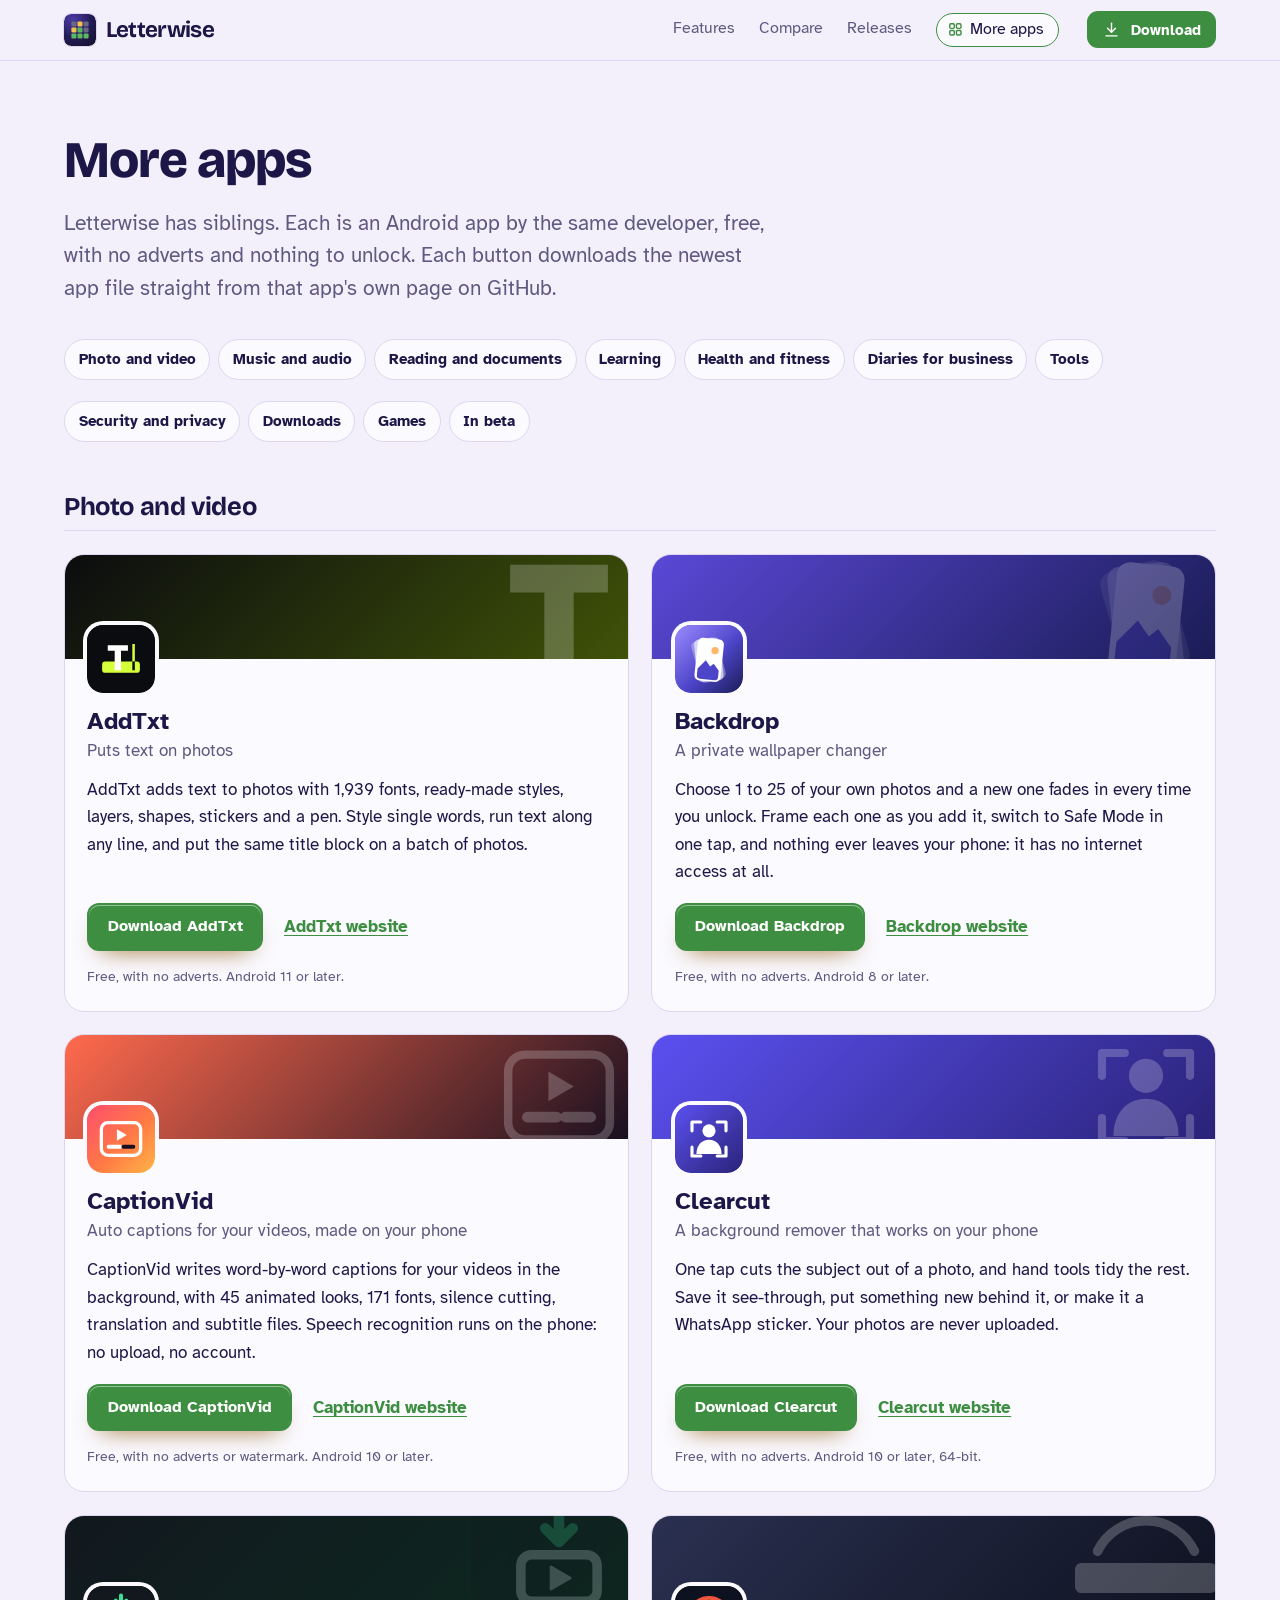
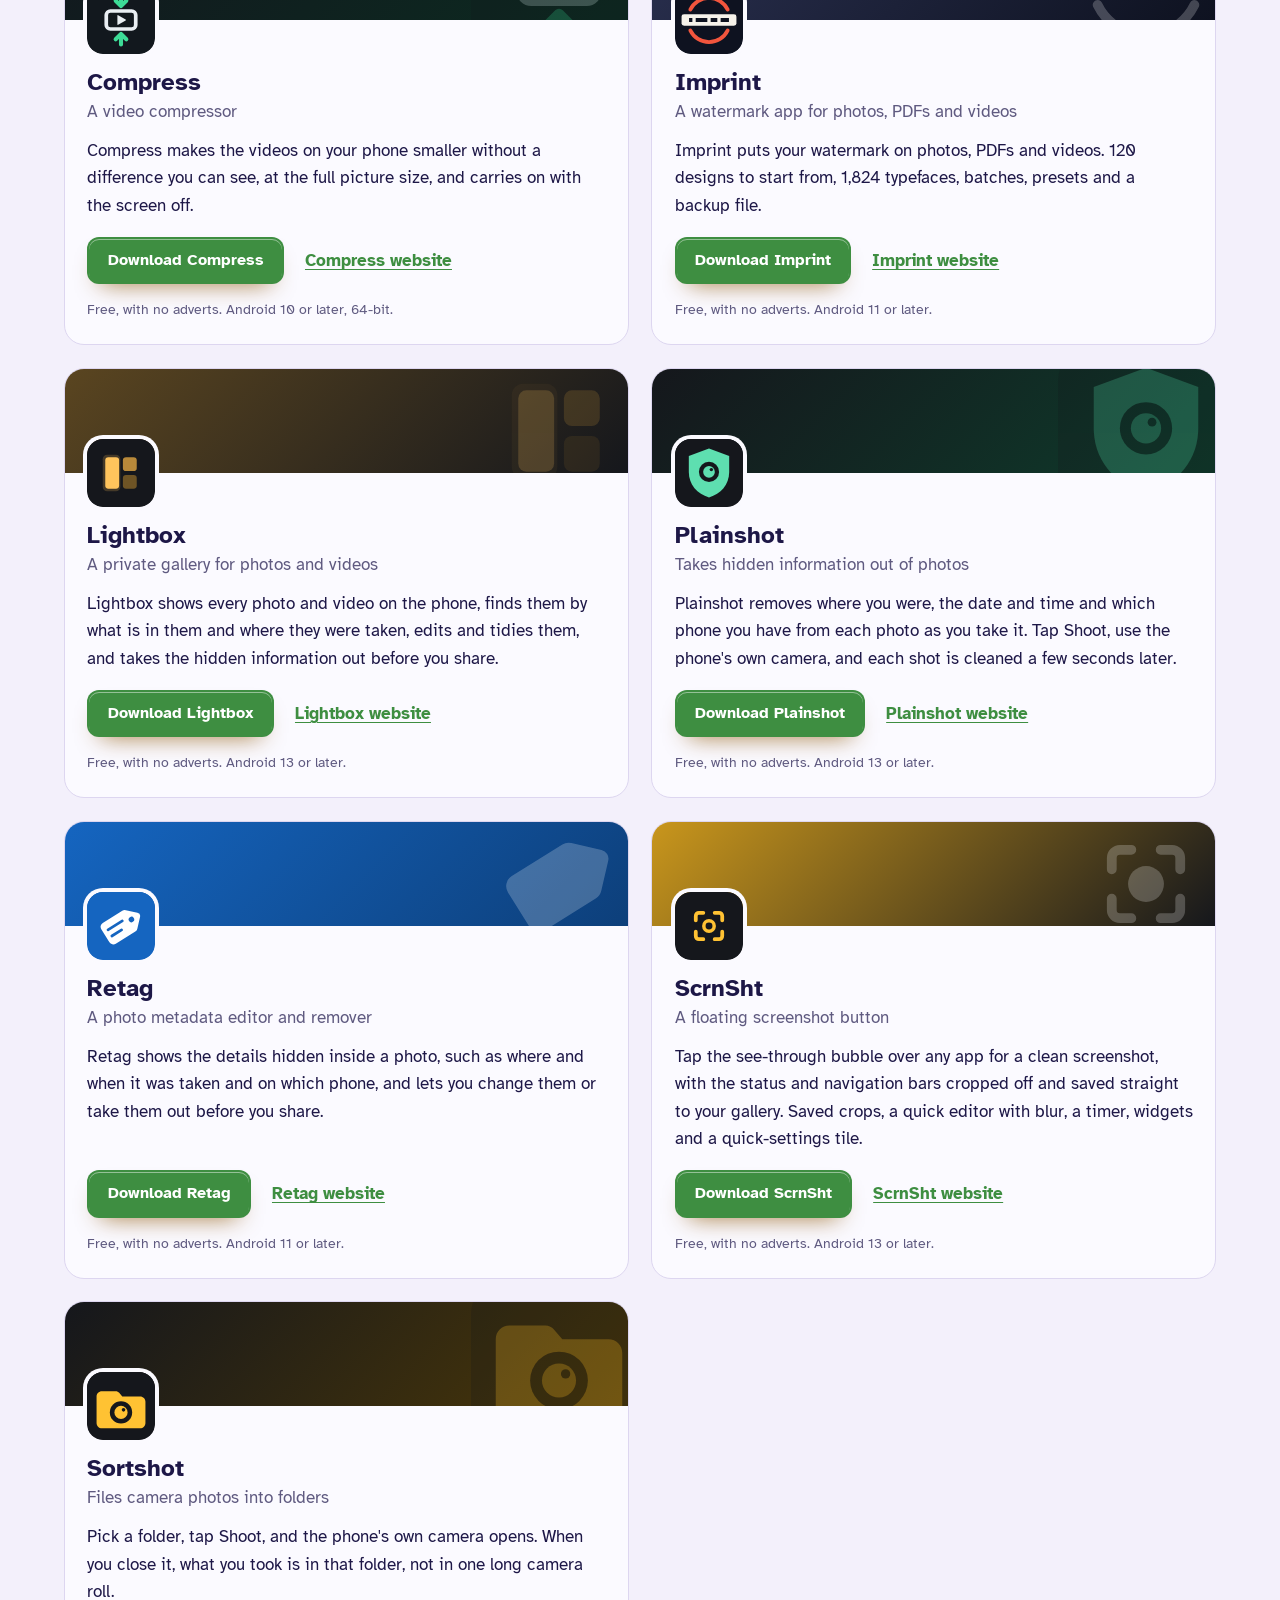
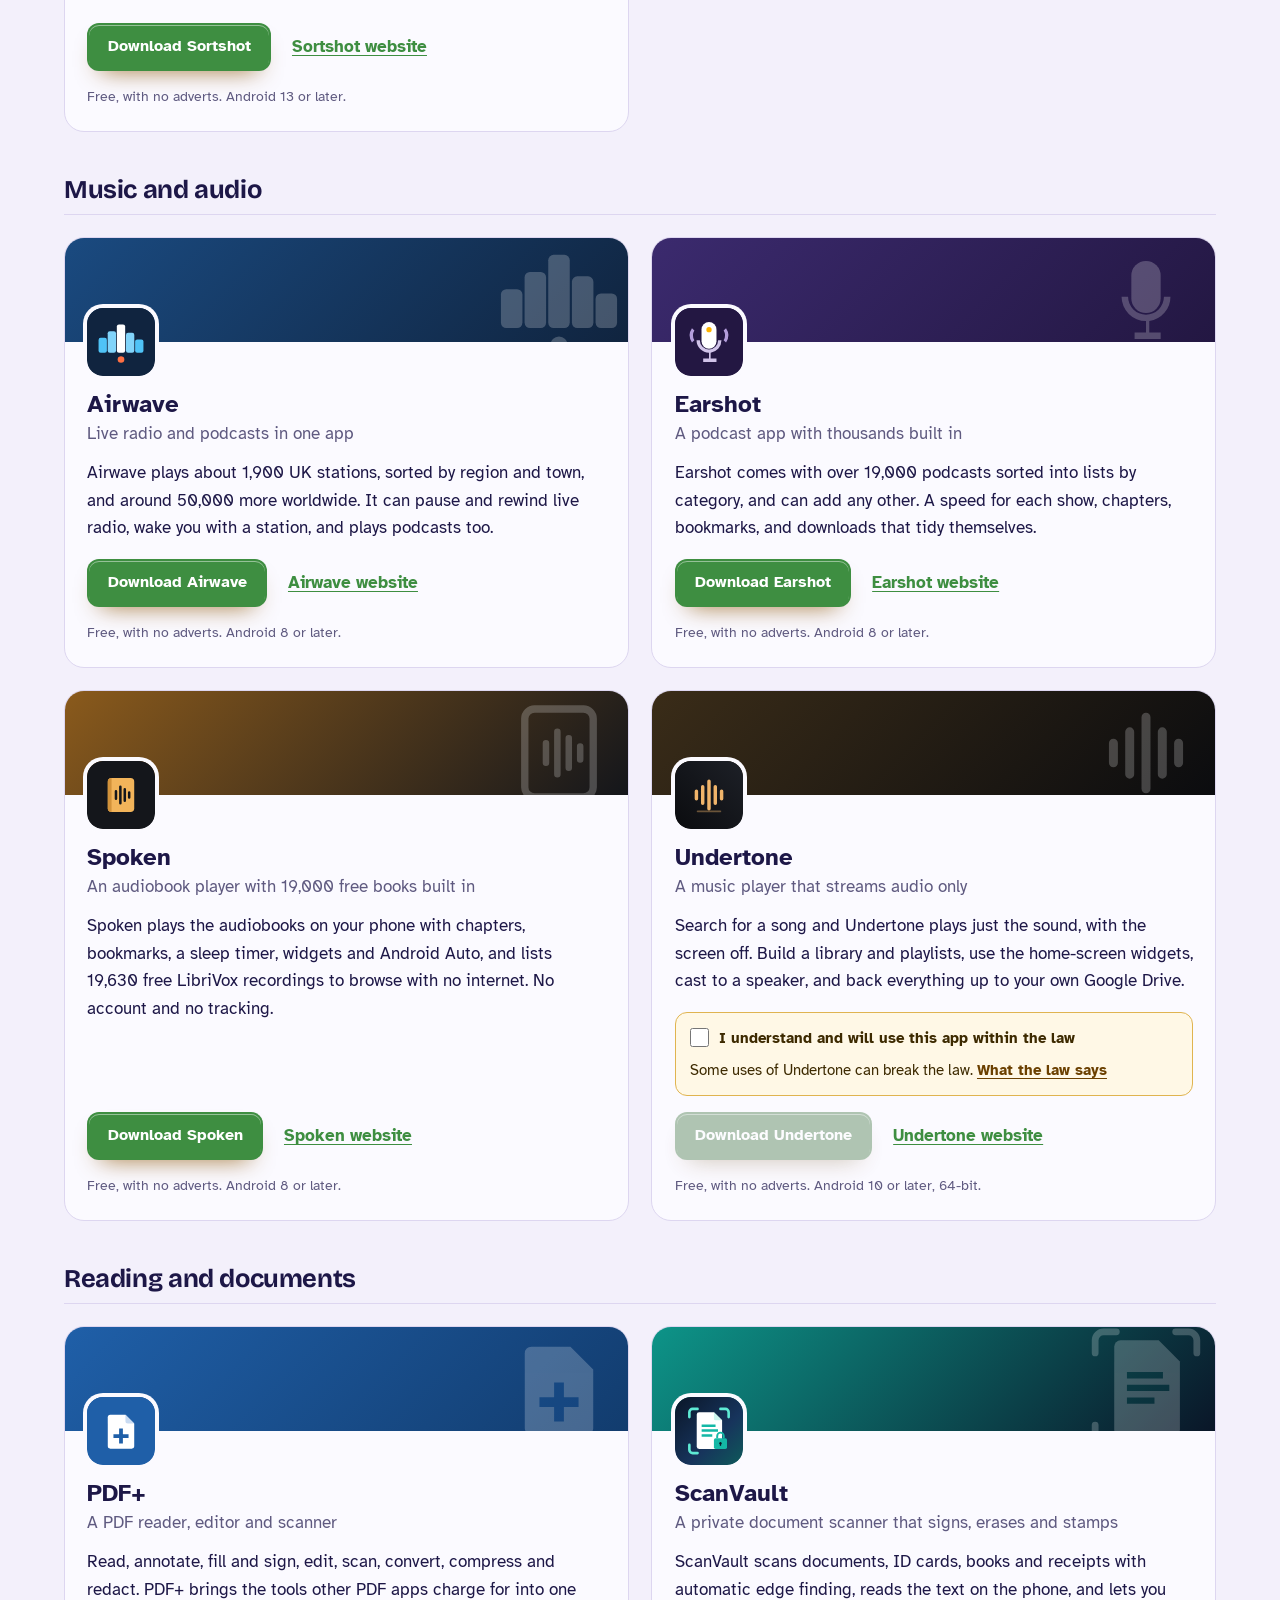
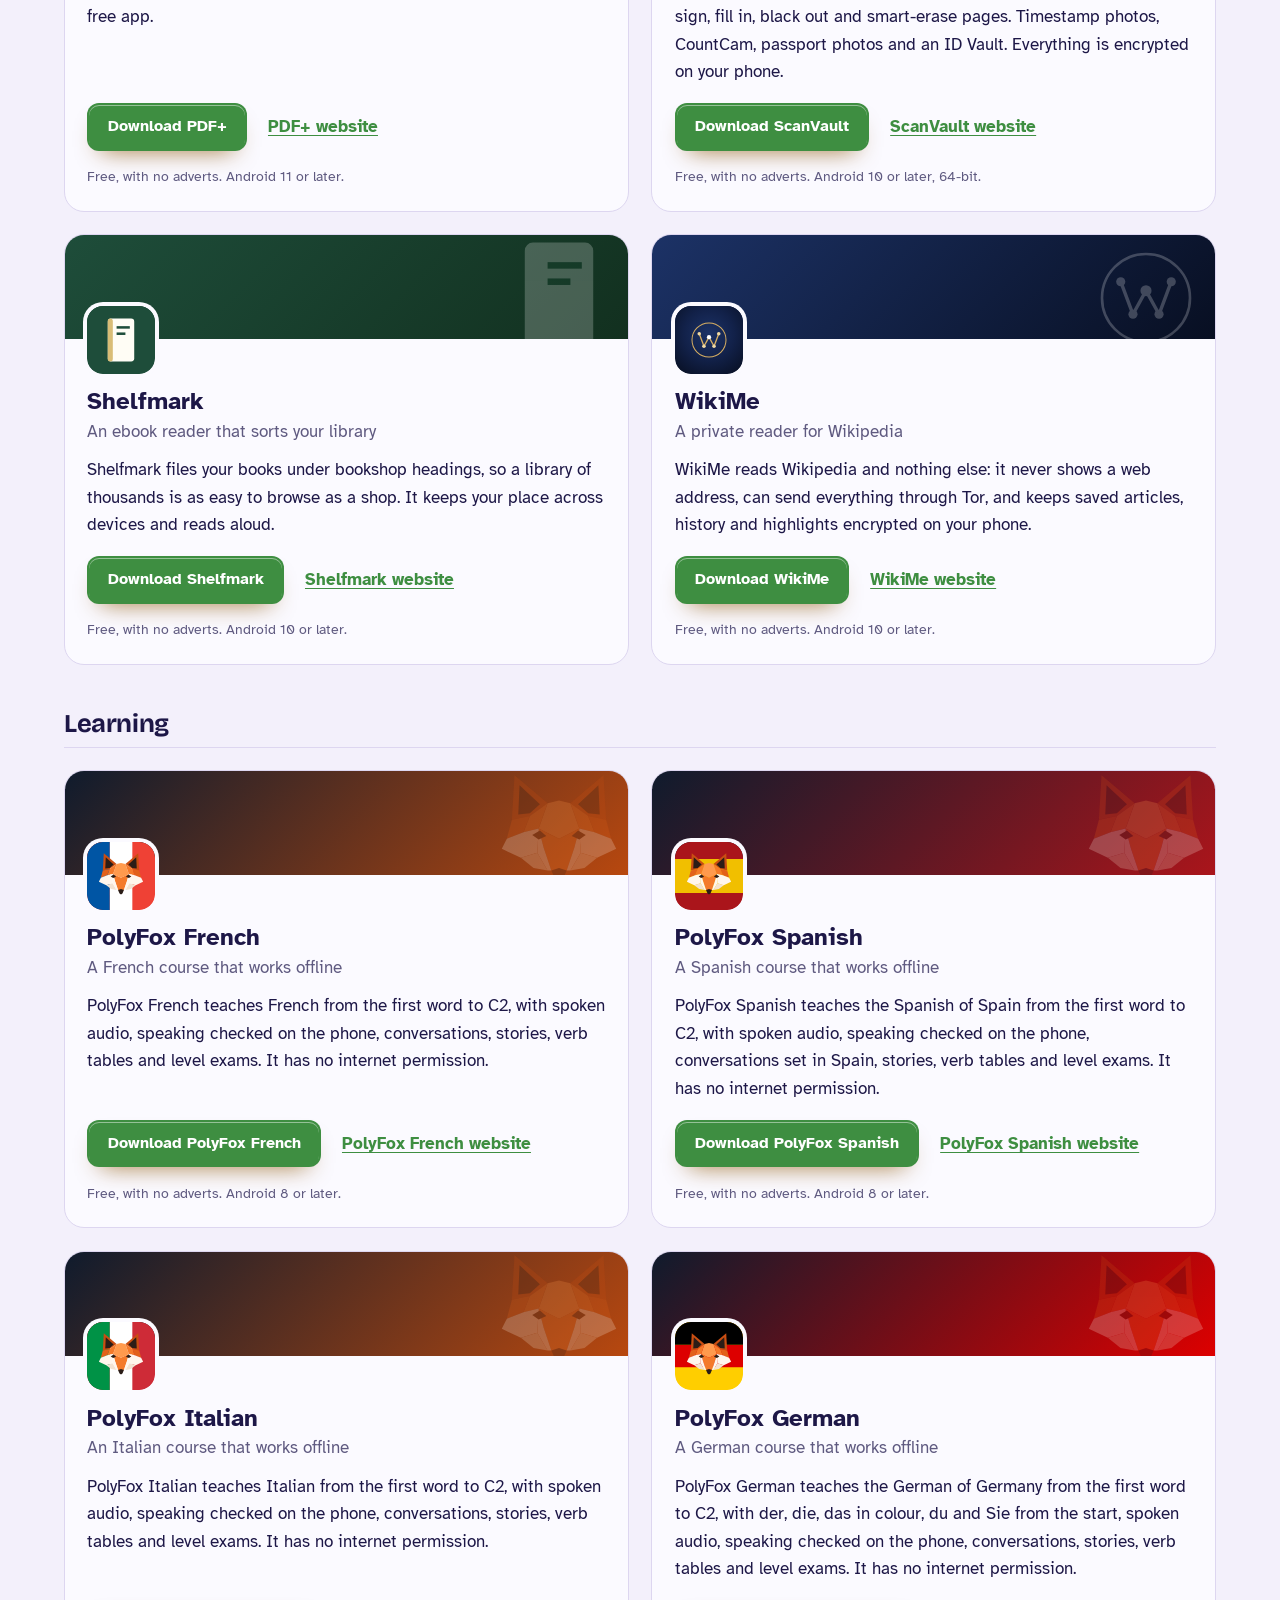
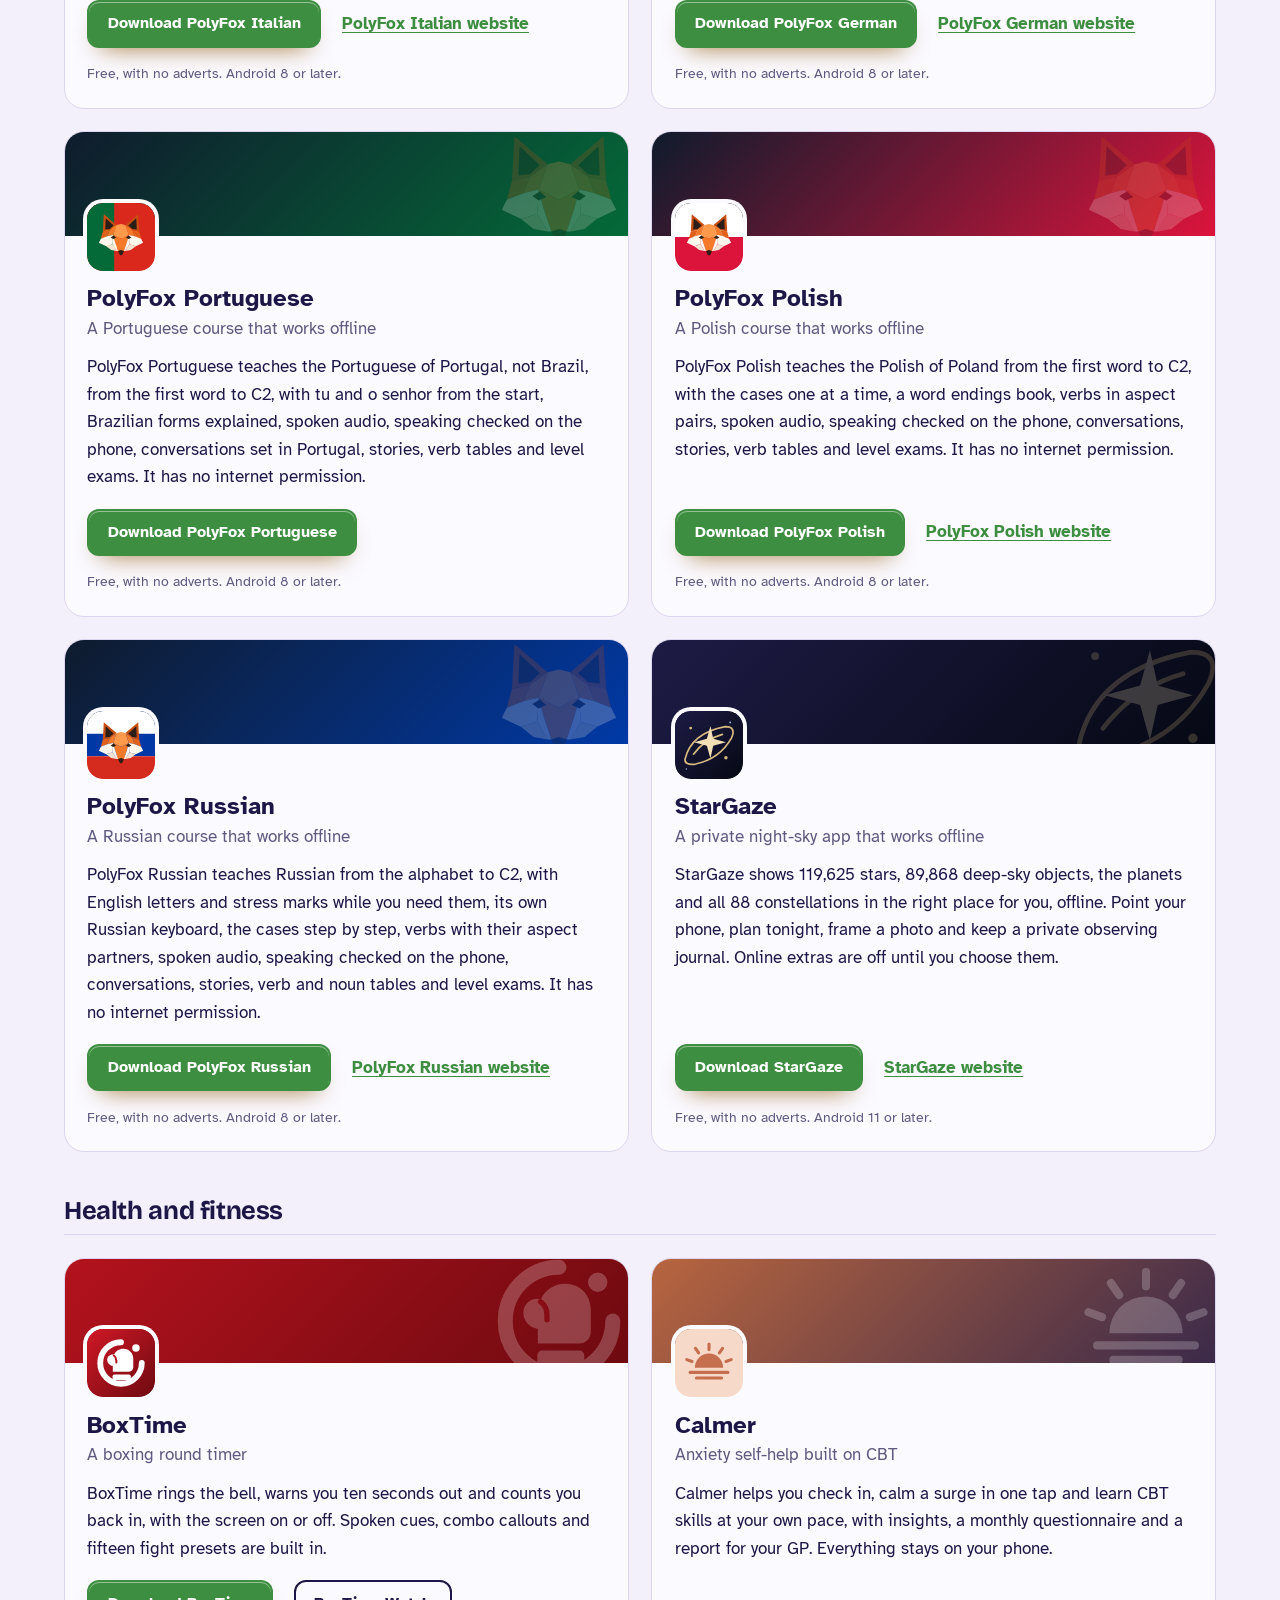
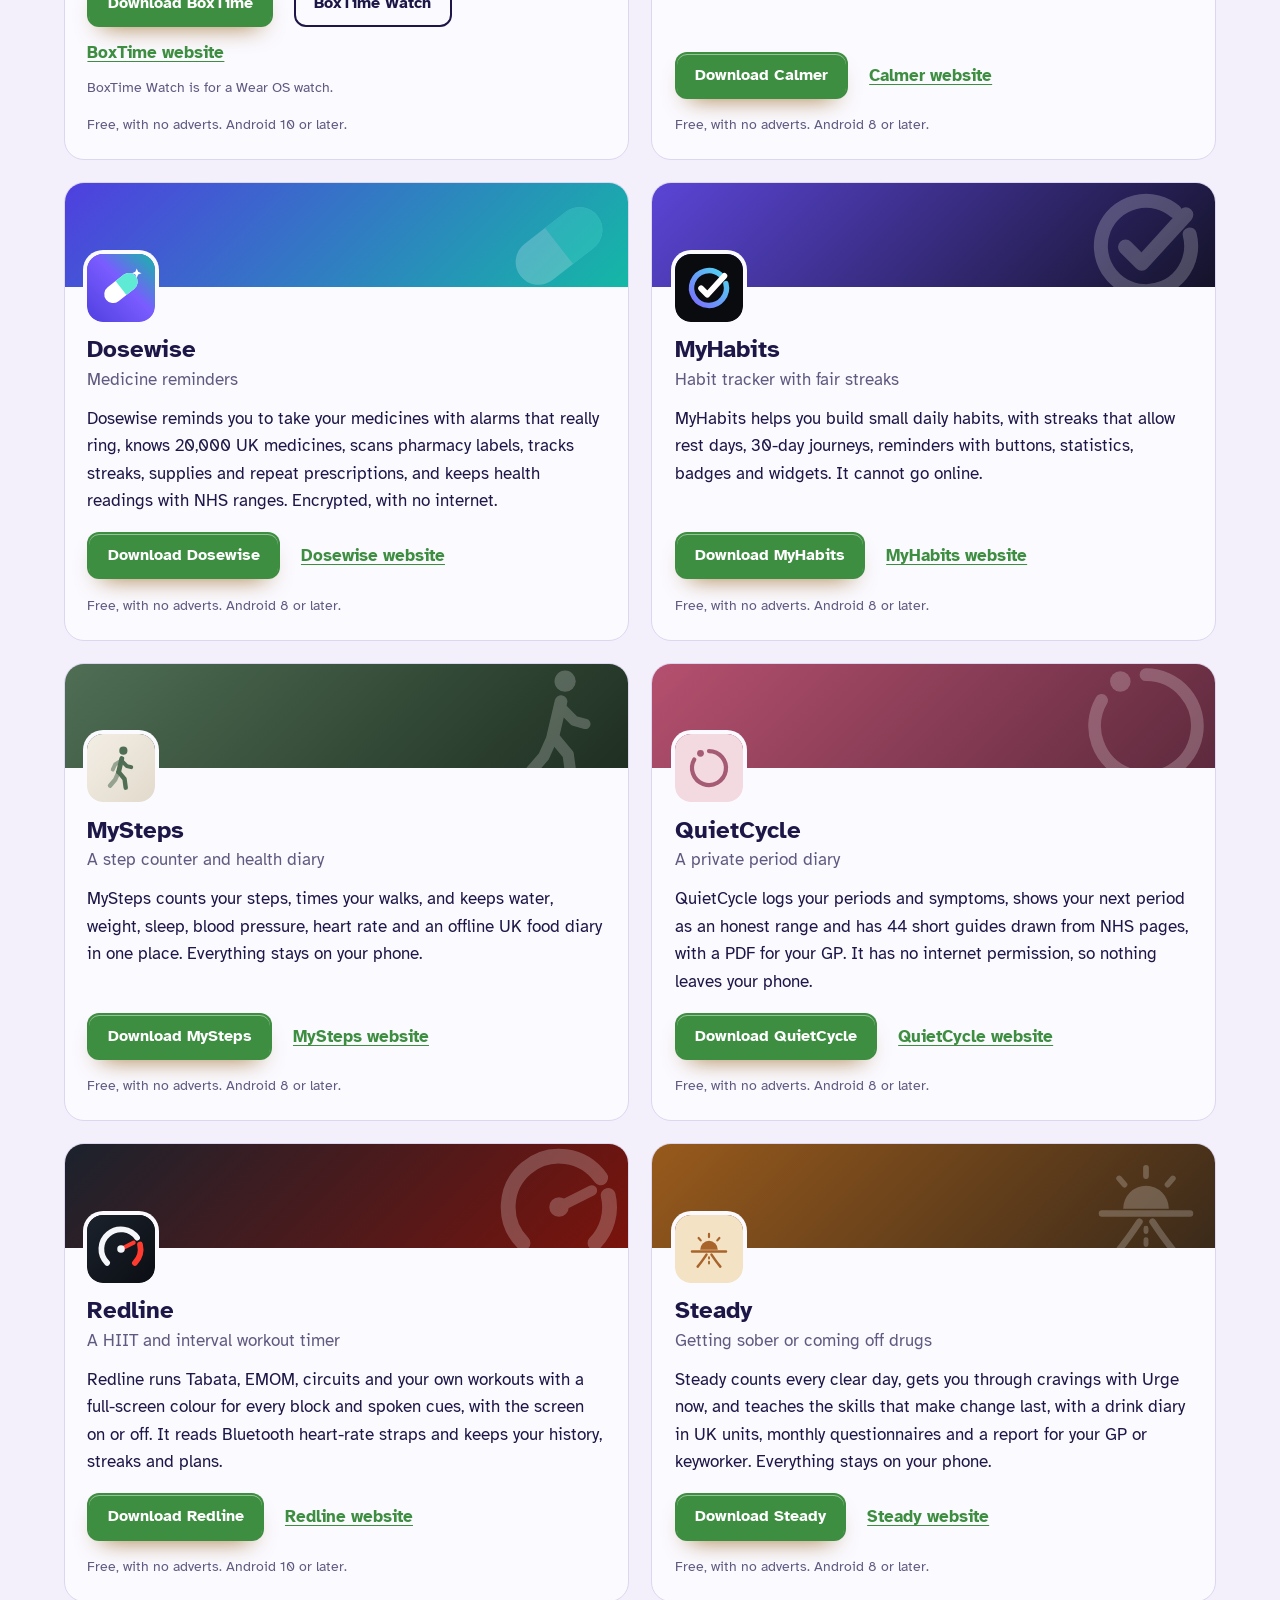
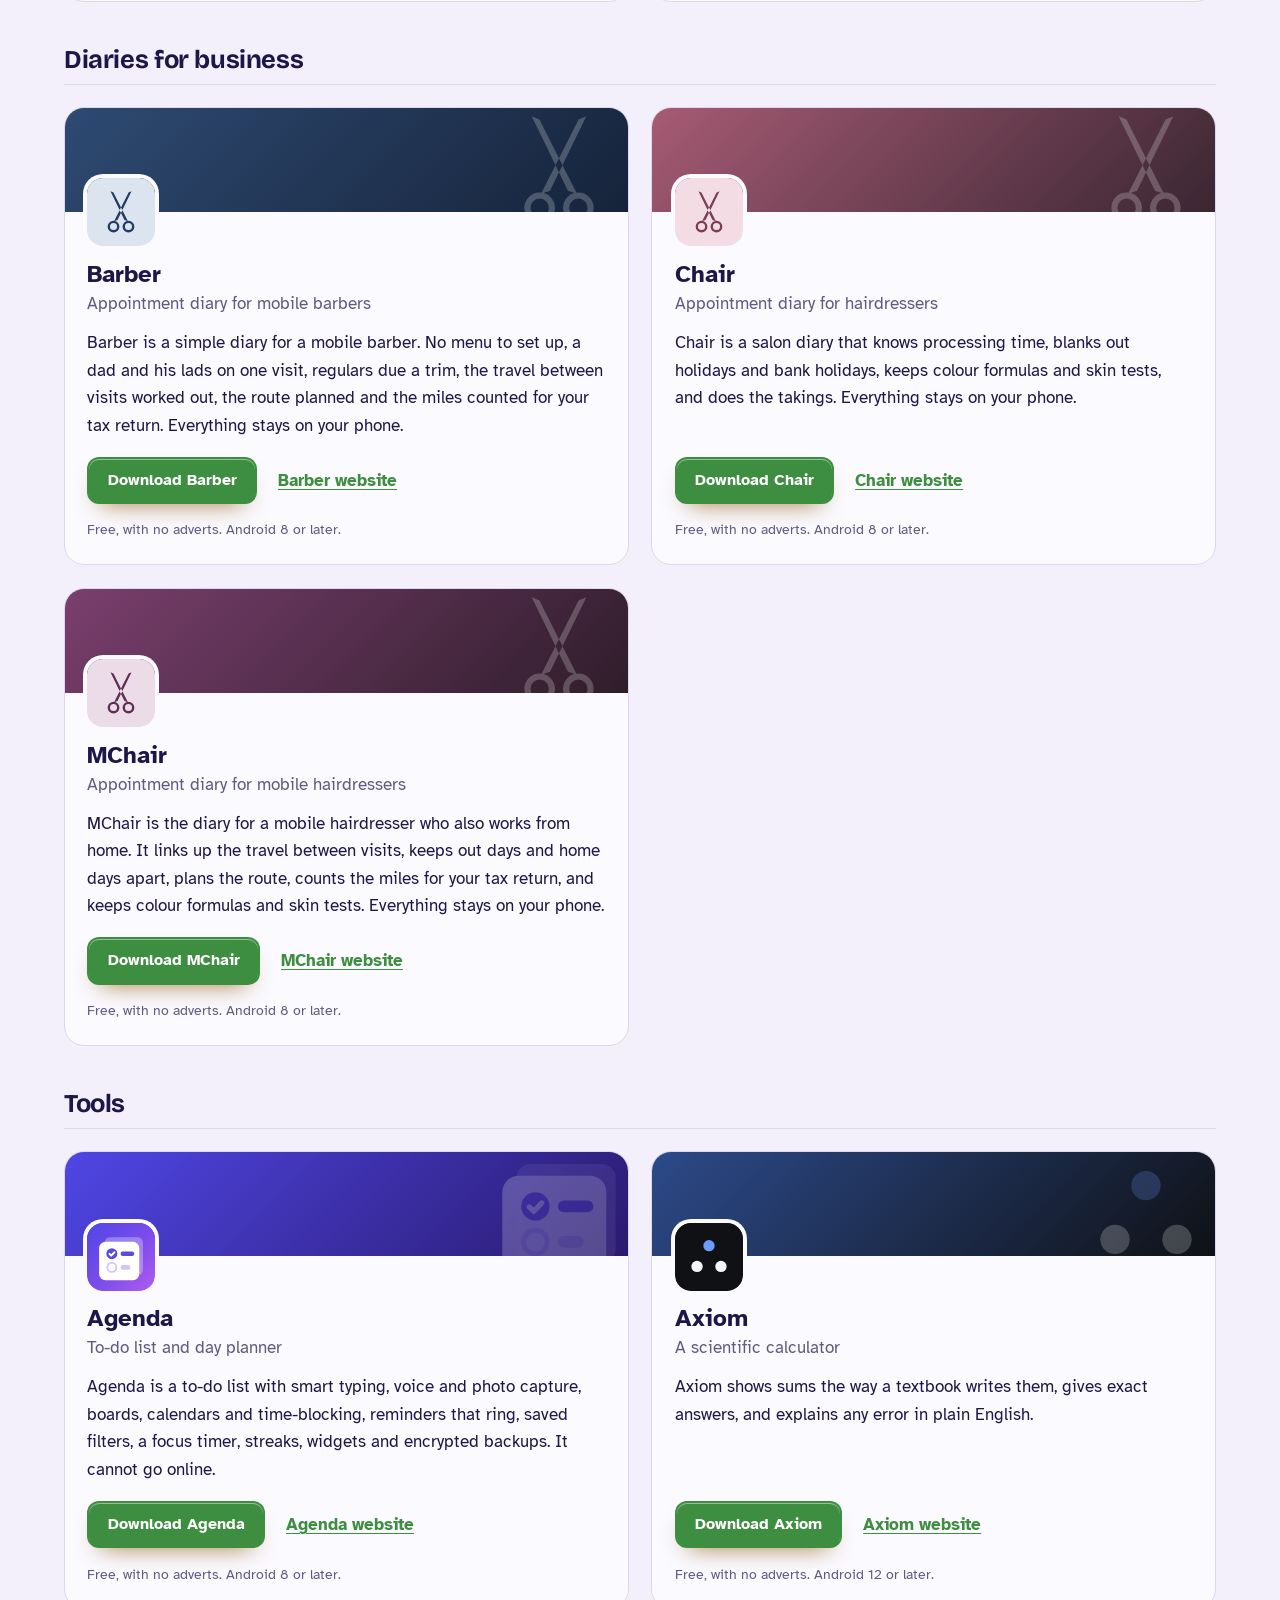
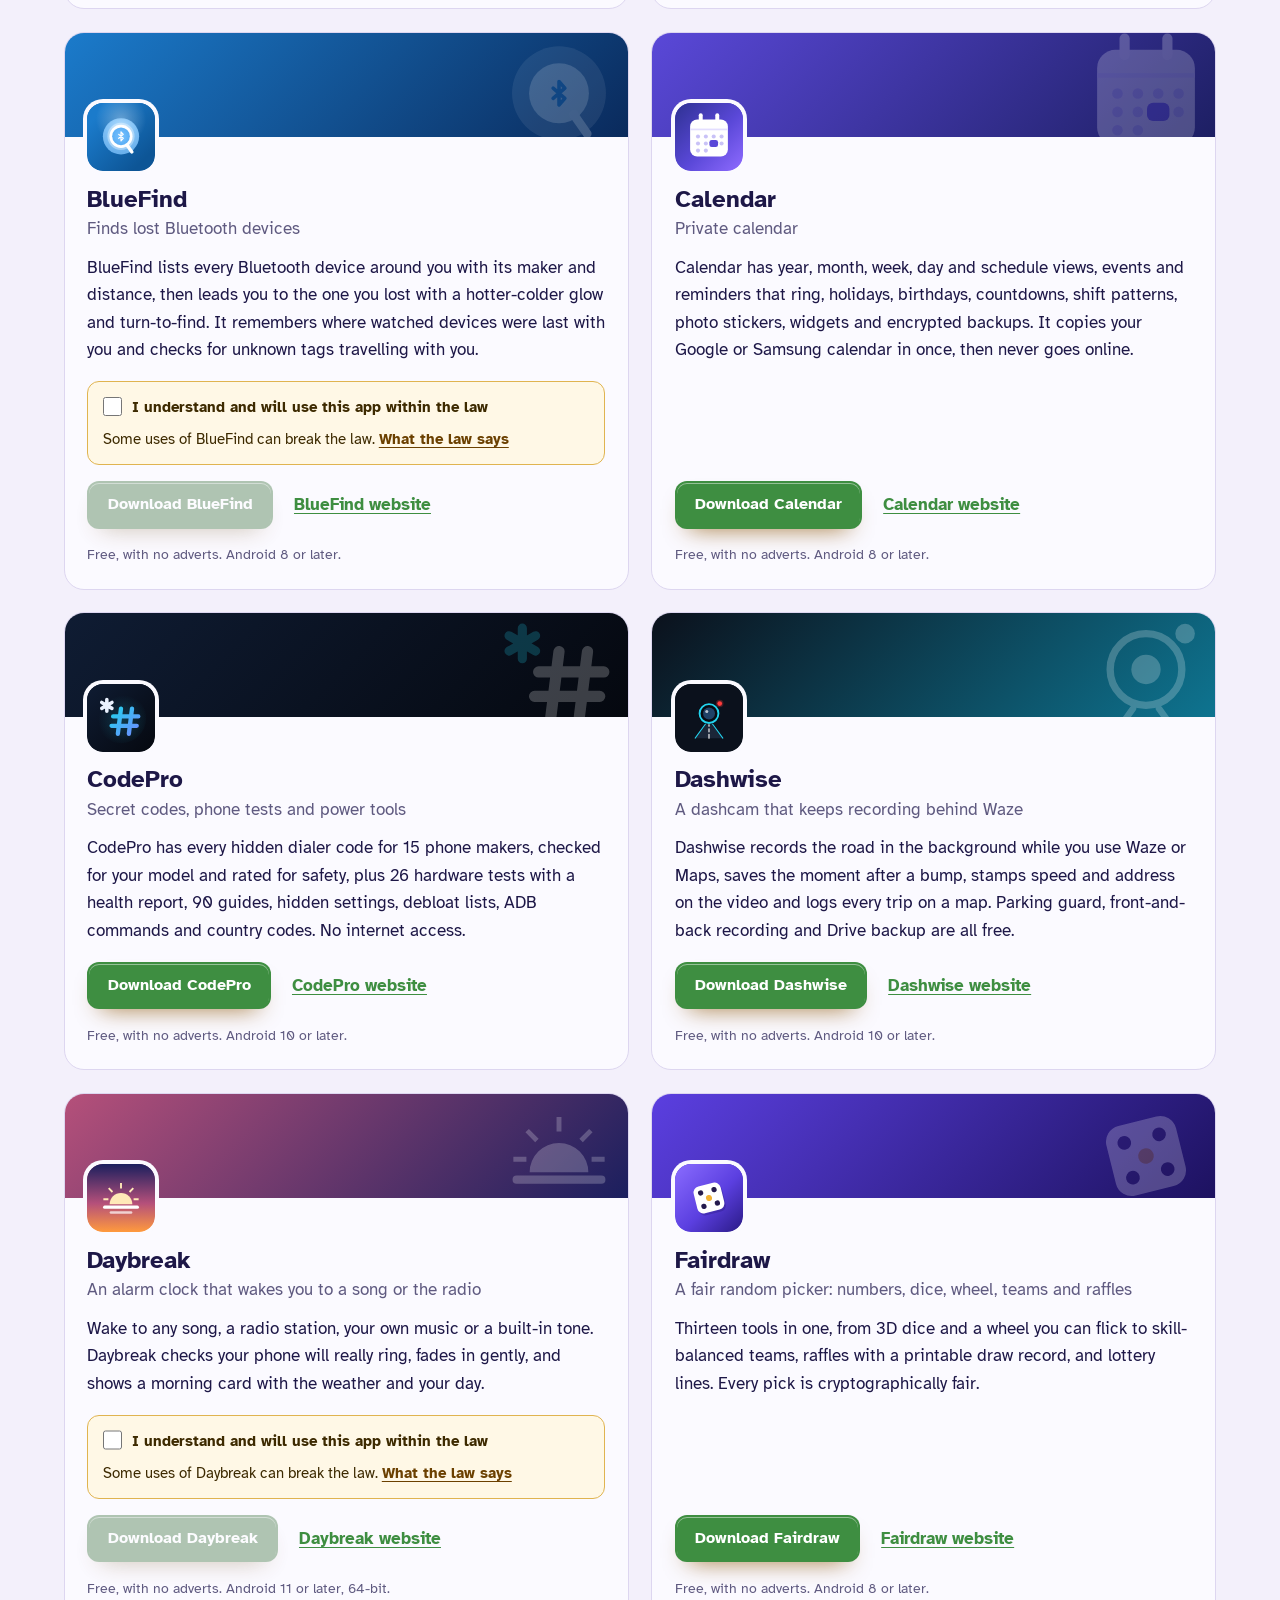
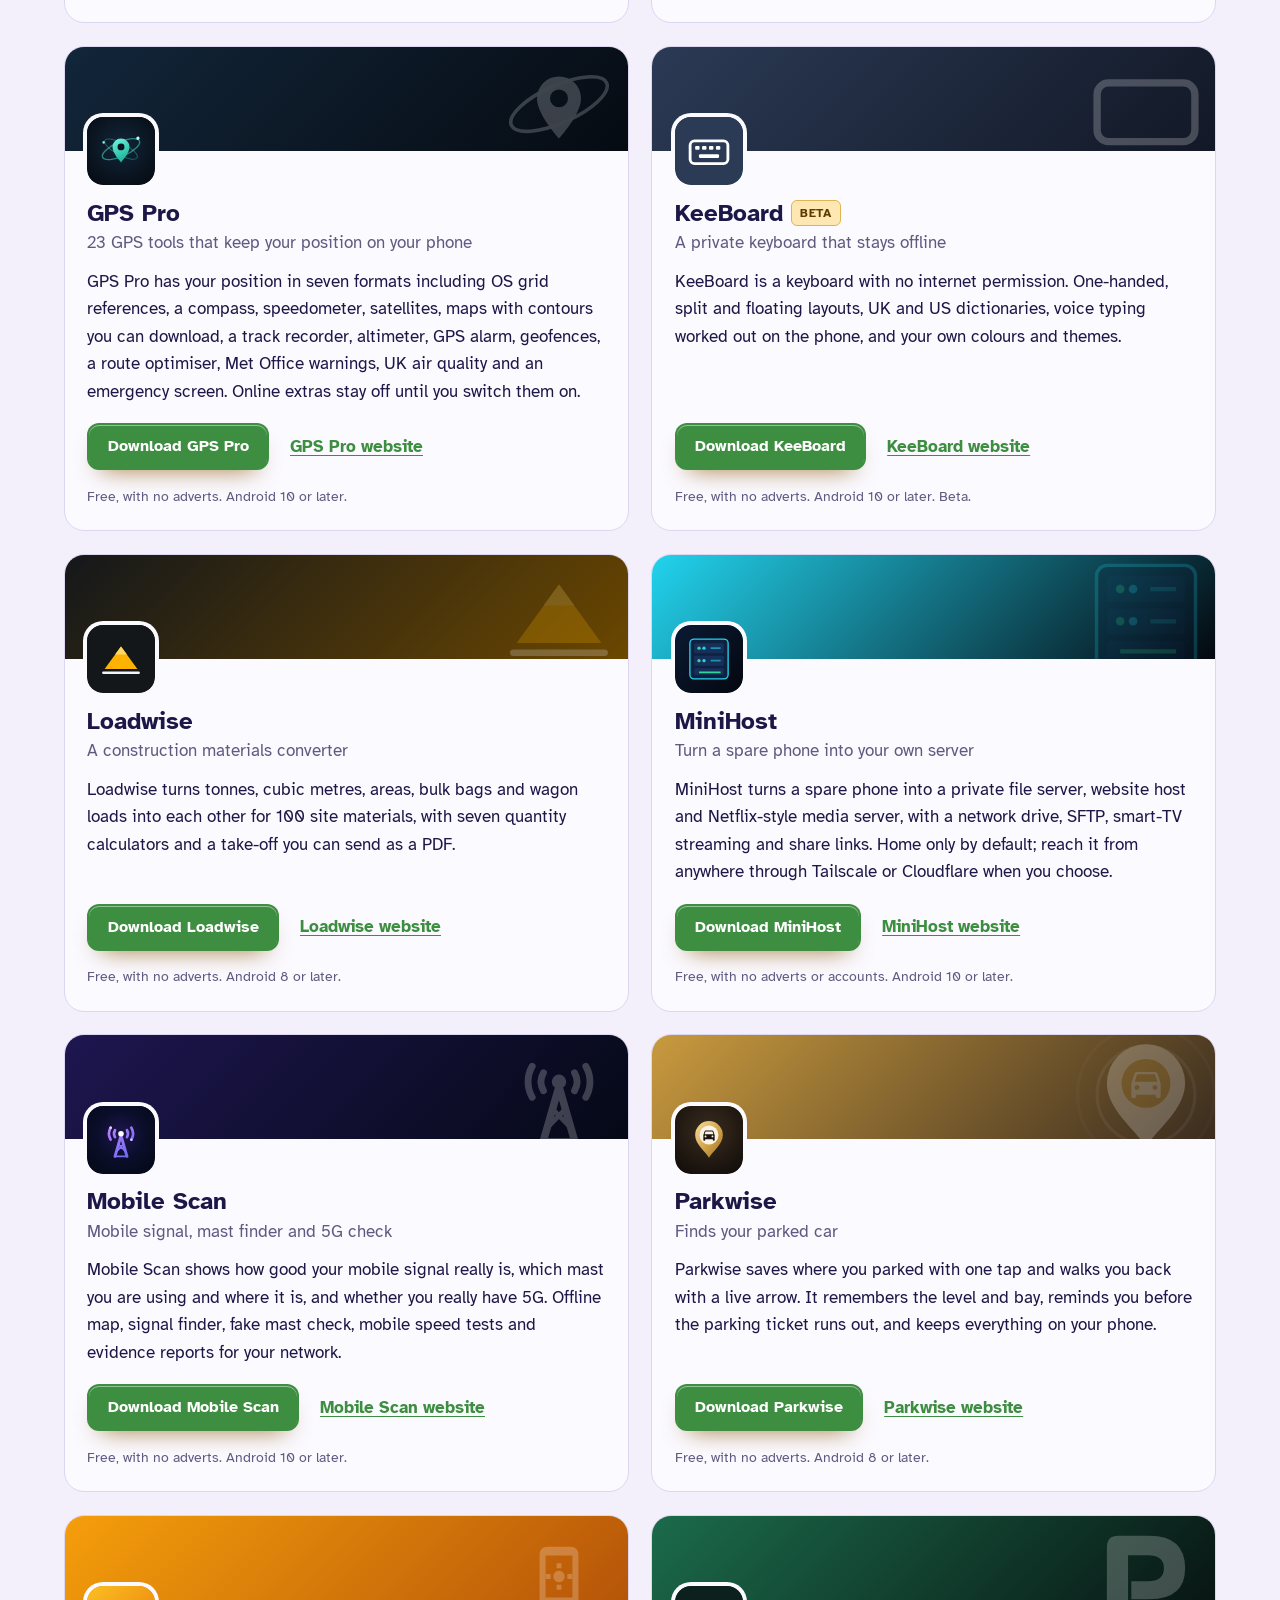
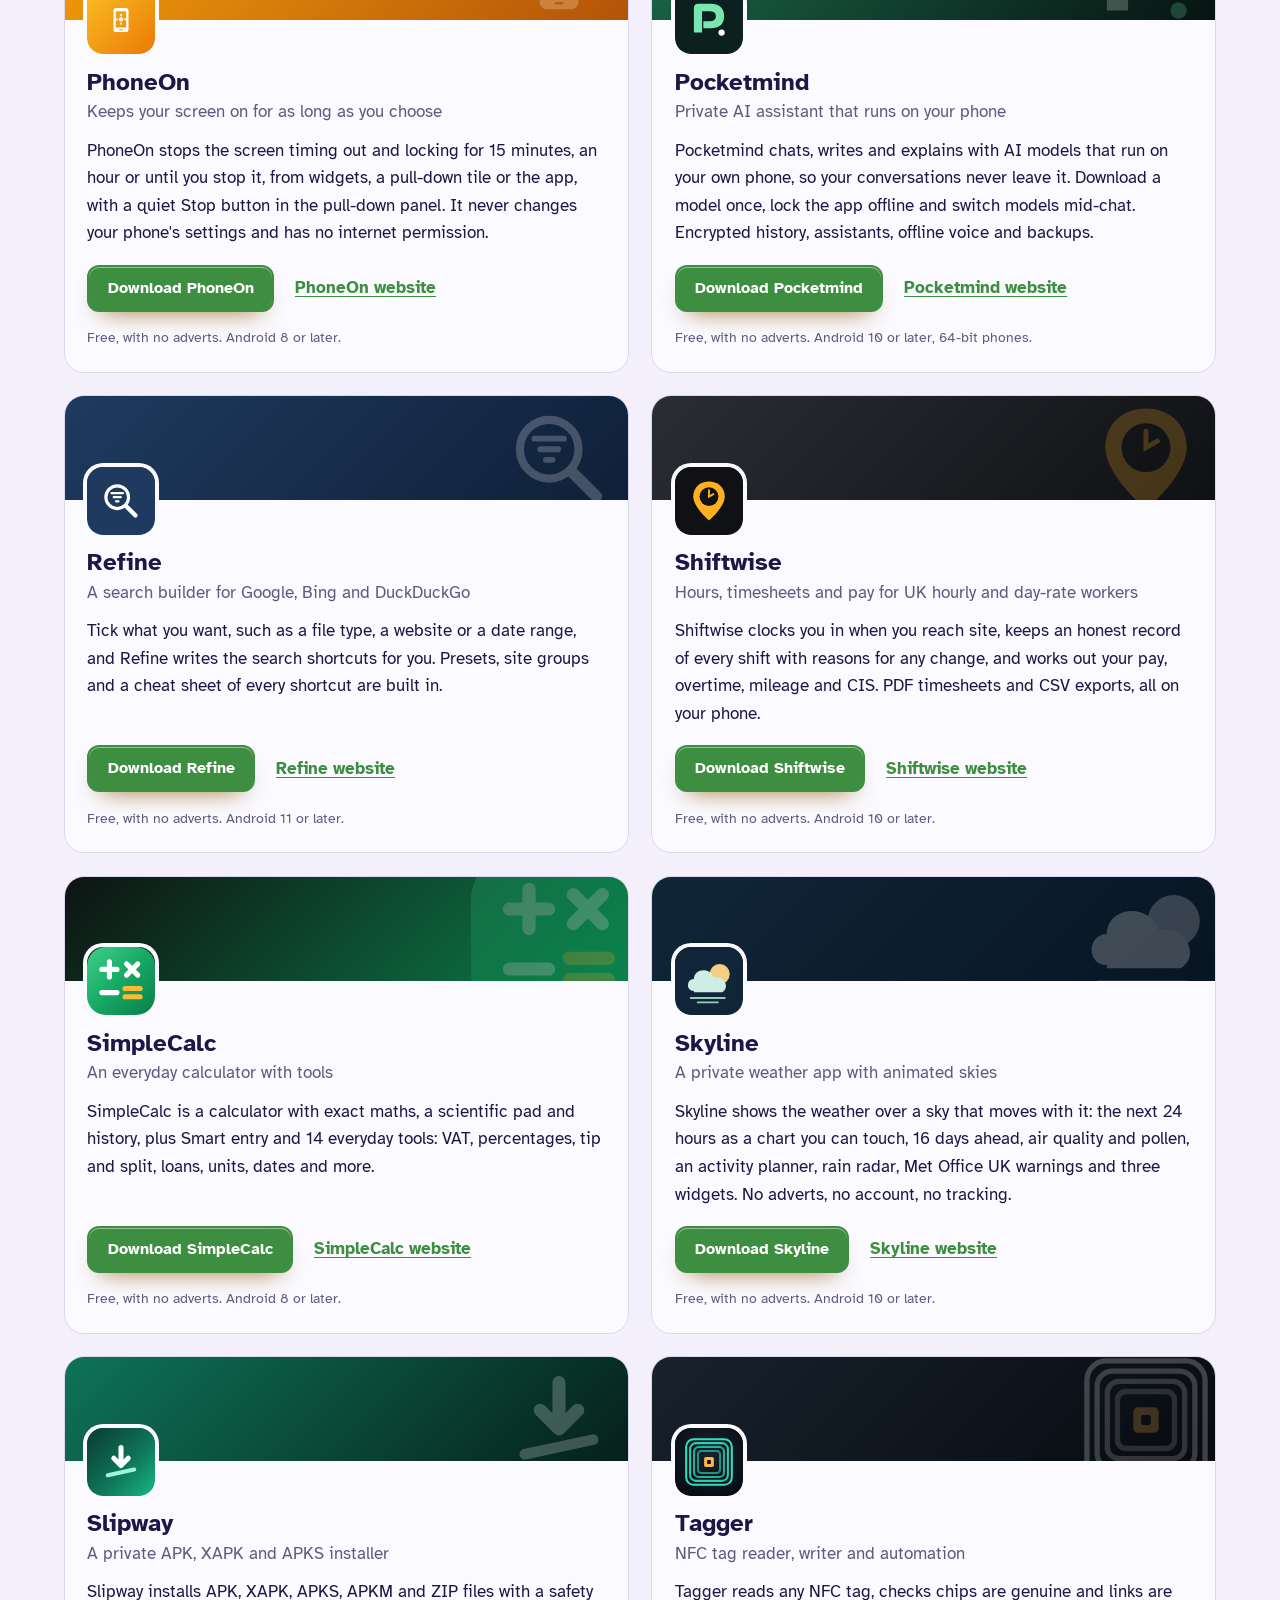
==== commit 89076f54: "More apps: add Slipway" ====
--- a/more-apps.html
+++ b/more-apps.html
@@ -4,7 +4,7 @@
 <meta charset="utf-8">
 <meta name="viewport" content="width=device-width, initial-scale=1">
 <title>More free Android apps from the maker of Letterwise</title>
-<meta name="description" content="All 92 free Android apps from the maker of Letterwise, in one list by category, each with its download and a link to its website.">
+<meta name="description" content="All 93 free Android apps from the maker of Letterwise, in one list by category, each with its download and a link to its website.">
 <meta name="author" content="Jonathan Jackson">
 <link rel="canonical" href="https://customgpter.github.io/letterwise/more-apps.html">
 <meta name="theme-color" content="#f3f0fb" media="(prefers-color-scheme: light)">
@@ -12,7 +12,7 @@
 <meta property="og:type" content="website">
 <meta property="og:site_name" content="Letterwise">
 <meta property="og:title" content="More free Android apps from the maker of Letterwise">
-<meta property="og:description" content="All 92 free Android apps from the maker of Letterwise, in one list by category, each with its download and a link to its website.">
+<meta property="og:description" content="All 93 free Android apps from the maker of Letterwise, in one list by category, each with its download and a link to its website.">
 <meta property="og:url" content="https://customgpter.github.io/letterwise/more-apps.html">
 <meta property="og:image" content="https://customgpter.github.io/letterwise/assets/og.png">
 <meta property="og:image:width" content="1200">
@@ -26,7 +26,7 @@
 <link rel="preload" href="./assets/fonts/atkinson-hyperlegible-latin-400-normal.woff2" as="font" type="font/woff2" crossorigin>
 <link rel="stylesheet" href="./assets/site.css?v=1">
 <link rel="stylesheet" href="./assets/house.css?v=1">
-<script type="application/ld+json">{"@context":"https://schema.org","@type":"ItemList","name":"Apps from the maker of Letterwise","url":"https://customgpter.github.io/letterwise/more-apps.html","itemListElement":[{"@type":"ListItem","position":1,"name":"AddTxt","url":"https://customgpter.github.io/addtxt/"},{"@type":"ListItem","position":2,"name":"Backdrop","url":"https://customgpter.github.io/backdrop/"},{"@type":"ListItem","position":3,"name":"CaptionVid","url":"https://customgpter.github.io/captionvid/"},{"@type":"ListItem","position":4,"name":"Clearcut","url":"https://customgpter.github.io/clearcut/"},{"@type":"ListItem","position":5,"name":"Compress","url":"https://customgpter.github.io/compress/"},{"@type":"ListItem","position":6,"name":"Imprint","url":"https://customgpter.github.io/imprint/"},{"@type":"ListItem","position":7,"name":"Lightbox","url":"https://customgpter.github.io/lightbox/"},{"@type":"ListItem","position":8,"name":"Plainshot","url":"https://customgpter.github.io/plainshot/"},{"@type":"ListItem","position":9,"name":"Retag","url":"https://customgpter.github.io/retag/"},{"@type":"ListItem","position":10,"name":"ScrnSht","url":"https://customgpter.github.io/scrnsht/"},{"@type":"ListItem","position":11,"name":"Sortshot","url":"https://customgpter.github.io/sortshot/"},{"@type":"ListItem","position":12,"name":"Airwave","url":"https://customgpter.github.io/airwave/"},{"@type":"ListItem","position":13,"name":"Earshot","url":"https://customgpter.github.io/earshot/"},{"@type":"ListItem","position":14,"name":"Spoken","url":"https://customgpter.github.io/spoken/"},{"@type":"ListItem","position":15,"name":"Undertone","url":"https://customgpter.github.io/undertone/"},{"@type":"ListItem","position":16,"name":"PDF+","url":"https://customgpter.github.io/pdfplus/"},{"@type":"ListItem","position":17,"name":"ScanVault","url":"https://customgpter.github.io/scanvault/"},{"@type":"ListItem","position":18,"name":"Shelfmark","url":"https://customgpter.github.io/shelfmark/"},{"@type":"ListItem","position":19,"name":"WikiMe","url":"https://customgpter.github.io/wikime/"},{"@type":"ListItem","position":20,"name":"PolyFox French","url":"https://customgpter.github.io/polyfox/"},{"@type":"ListItem","position":21,"name":"PolyFox German","url":"https://customgpter.github.io/polyfox-german/"},{"@type":"ListItem","position":22,"name":"PolyFox Polish","url":"https://customgpter.github.io/polyfox-polish/"},{"@type":"ListItem","position":23,"name":"PolyFox Russian","url":"https://customgpter.github.io/polyfox-russian/"},{"@type":"ListItem","position":24,"name":"StarGaze","url":"https://customgpter.github.io/stargaze/"},{"@type":"ListItem","position":25,"name":"BoxTime","url":"https://customgpter.github.io/boxtime/"},{"@type":"ListItem","position":26,"name":"Calmer","url":"https://customgpter.github.io/calmer/"},{"@type":"ListItem","position":27,"name":"Dosewise","url":"https://customgpter.github.io/dosewise/"},{"@type":"ListItem","position":28,"name":"MyHabits","url":"https://customgpter.github.io/myhabits/"},{"@type":"ListItem","position":29,"name":"MySteps","url":"https://customgpter.github.io/mysteps/"},{"@type":"ListItem","position":30,"name":"QuietCycle","url":"https://customgpter.github.io/quietcycle/"},{"@type":"ListItem","position":31,"name":"Redline","url":"https://customgpter.github.io/redline/"},{"@type":"ListItem","position":32,"name":"Steady","url":"https://customgpter.github.io/steady/"},{"@type":"ListItem","position":33,"name":"Barber","url":"https://customgpter.github.io/barber/"},{"@type":"ListItem","position":34,"name":"Chair","url":"https://customgpter.github.io/chair/"},{"@type":"ListItem","position":35,"name":"MChair","url":"https://customgpter.github.io/mchair/"},{"@type":"ListItem","position":36,"name":"Agenda","url":"https://customgpter.github.io/agenda/"},{"@type":"ListItem","position":37,"name":"Axiom","url":"https://customgpter.github.io/axiom/"},{"@type":"ListItem","position":38,"name":"BlueFind","url":"https://customgpter.github.io/bluefind/"},{"@type":"ListItem","position":39,"name":"Calendar","url":"https://customgpter.github.io/calendar/"},{"@type":"ListItem","position":40,"name":"CodePro","url":"https://customgpter.github.io/codepro/"},{"@type":"ListItem","position":41,"name":"Dashwise","url":"https://customgpter.github.io/dashwise/"},{"@type":"ListItem","position":42,"name":"Daybreak","url":"https://customgpter.github.io/daybreak/"},{"@type":"ListItem","position":43,"name":"Fairdraw","url":"https://customgpter.github.io/fairdraw/"},{"@type":"ListItem","position":44,"name":"GPS Pro","url":"https://customgpter.github.io/gpspro/"},{"@type":"ListItem","position":45,"name":"KeeBoard","url":"https://customgpter.github.io/keeboard/"},{"@type":"ListItem","position":46,"name":"Loadwise","url":"https://customgpter.github.io/loadwise/"},{"@type":"ListItem","position":47,"name":"MiniHost","url":"https://customgpter.github.io/minihost/"},{"@type":"ListItem","position":48,"name":"Mobile Scan","url":"https://customgpter.github.io/mobilescan/"},{"@type":"ListItem","position":49,"name":"Parkwise","url":"https://customgpter.github.io/parkwise/"},{"@type":"ListItem","position":50,"name":"Pocketmind","url":"https://customgpter.github.io/pocketmind/"},{"@type":"ListItem","position":51,"name":"Refine","url":"https://customgpter.github.io/refine/"},{"@type":"ListItem","position":52,"name":"Shiftwise","url":"https://customgpter.github.io/shiftwise/"},{"@type":"ListItem","position":53,"name":"SimpleCalc","url":"https://customgpter.github.io/simplecalc/"},{"@type":"ListItem","position":54,"name":"Skyline","url":"https://customgpter.github.io/skyline/"},{"@type":"ListItem","position":55,"name":"Tagger","url":"https://customgpter.github.io/tagger/"},{"@type":"ListItem","position":56,"name":"TotalClean","url":"https://customgpter.github.io/totalclean/"},{"@type":"ListItem","position":57,"name":"TVLink","url":"https://customgpter.github.io/tvlink/"},{"@type":"ListItem","position":58,"name":"Unbox","url":"https://customgpter.github.io/unbox/"},{"@type":"ListItem","position":59,"name":"WhatsKeep","url":"https://customgpter.github.io/whatskeep/"},{"@type":"ListItem","position":60,"name":"WiFi Scan","url":"https://customgpter.github.io/wifiscan/"},{"@type":"ListItem","position":61,"name":"Auditly","url":"https://customgpter.github.io/auditly/"},{"@type":"ListItem","position":62,"name":"Backchannel","url":"https://customgpter.github.io/backchannel/"},{"@type":"ListItem","position":63,"name":"ENotes","url":"https://customgpter.github.io/enotes/"},{"@type":"ListItem","position":64,"name":"FindMe","url":"https://customgpter.github.io/findme/"},{"@type":"ListItem","position":65,"name":"iLock","url":"https://customgpter.github.io/ilock/"},{"@type":"ListItem","position":66,"name":"ImSafe","url":"https://customgpter.github.io/imsafe/"},{"@type":"ListItem","position":67,"name":"IShred","url":"https://customgpter.github.io/ishred/"},{"@type":"ListItem","position":68,"name":"LockBox","url":"https://customgpter.github.io/lockbox/"},{"@type":"ListItem","position":69,"name":"PassVault","url":"https://customgpter.github.io/passvault/"},{"@type":"ListItem","position":70,"name":"SpyFind","url":"https://customgpter.github.io/spyfind/"},{"@type":"ListItem","position":71,"name":"TextWipe","url":"https://customgpter.github.io/textwipe/"},{"@type":"ListItem","position":72,"name":"Tracewire","url":"https://customgpter.github.io/tracewire/"},{"@type":"ListItem","position":73,"name":"Vigil","url":"https://customgpter.github.io/vigil/"},{"@type":"ListItem","position":74,"name":"Grab","url":"https://customgpter.github.io/grab/"},{"@type":"ListItem","position":75,"name":"Swarm","url":"https://customgpter.github.io/swarm/"},{"@type":"ListItem","position":76,"name":"Plane Games","url":"https://customgpter.github.io/plane-games/"},{"@type":"ListItem","position":77,"name":"Ninefold","url":"https://customgpter.github.io/ninefold/"},{"@type":"ListItem","position":78,"name":"Cubewise","url":"https://customgpter.github.io/cubewise/"},{"@type":"ListItem","position":79,"name":"Tilewise","url":"https://customgpter.github.io/tilewise/"},{"@type":"ListItem","position":80,"name":"Letterwise","url":"https://customgpter.github.io/letterwise/"},{"@type":"ListItem","position":81,"name":"Kingside","url":"https://customgpter.github.io/kingside/"},{"@type":"ListItem","position":82,"name":"Deckhand","url":"https://customgpter.github.io/deckhand/"},{"@type":"ListItem","position":83,"name":"SNESForge","url":"https://customgpter.github.io/snesforge/"},{"@type":"ListItem","position":84,"name":"Fame Boy","url":"https://customgpter.github.io/fameboy/"},{"@type":"ListItem","position":85,"name":"PSPPro","url":"https://customgpter.github.io/psppro/"},{"@type":"ListItem","position":86,"name":"MegaGen","url":"https://customgpter.github.io/megagen/"},{"@type":"ListItem","position":87,"name":"QVR","url":"https://customgpter.github.io/qvr/"},{"@type":"ListItem","position":88,"name":"QVR Watch","url":"https://customgpter.github.io/qvr-watch/"},{"@type":"ListItem","position":89,"name":"QVRLite","url":"https://customgpter.github.io/qvrlite/"},{"@type":"ListItem","position":90,"name":"Onionz","url":"https://customgpter.github.io/onionz/"},{"@type":"ListItem","position":91,"name":"OnionzWeb","url":"https://customgpter.github.io/onionzweb/"}]}</script>
+<script type="application/ld+json">{"@context":"https://schema.org","@type":"ItemList","name":"Apps from the maker of Letterwise","url":"https://customgpter.github.io/letterwise/more-apps.html","itemListElement":[{"@type":"ListItem","position":1,"name":"AddTxt","url":"https://customgpter.github.io/addtxt/"},{"@type":"ListItem","position":2,"name":"Backdrop","url":"https://customgpter.github.io/backdrop/"},{"@type":"ListItem","position":3,"name":"CaptionVid","url":"https://customgpter.github.io/captionvid/"},{"@type":"ListItem","position":4,"name":"Clearcut","url":"https://customgpter.github.io/clearcut/"},{"@type":"ListItem","position":5,"name":"Compress","url":"https://customgpter.github.io/compress/"},{"@type":"ListItem","position":6,"name":"Imprint","url":"https://customgpter.github.io/imprint/"},{"@type":"ListItem","position":7,"name":"Lightbox","url":"https://customgpter.github.io/lightbox/"},{"@type":"ListItem","position":8,"name":"Plainshot","url":"https://customgpter.github.io/plainshot/"},{"@type":"ListItem","position":9,"name":"Retag","url":"https://customgpter.github.io/retag/"},{"@type":"ListItem","position":10,"name":"ScrnSht","url":"https://customgpter.github.io/scrnsht/"},{"@type":"ListItem","position":11,"name":"Sortshot","url":"https://customgpter.github.io/sortshot/"},{"@type":"ListItem","position":12,"name":"Airwave","url":"https://customgpter.github.io/airwave/"},{"@type":"ListItem","position":13,"name":"Earshot","url":"https://customgpter.github.io/earshot/"},{"@type":"ListItem","position":14,"name":"Spoken","url":"https://customgpter.github.io/spoken/"},{"@type":"ListItem","position":15,"name":"Undertone","url":"https://customgpter.github.io/undertone/"},{"@type":"ListItem","position":16,"name":"PDF+","url":"https://customgpter.github.io/pdfplus/"},{"@type":"ListItem","position":17,"name":"ScanVault","url":"https://customgpter.github.io/scanvault/"},{"@type":"ListItem","position":18,"name":"Shelfmark","url":"https://customgpter.github.io/shelfmark/"},{"@type":"ListItem","position":19,"name":"WikiMe","url":"https://customgpter.github.io/wikime/"},{"@type":"ListItem","position":20,"name":"PolyFox French","url":"https://customgpter.github.io/polyfox/"},{"@type":"ListItem","position":21,"name":"PolyFox German","url":"https://customgpter.github.io/polyfox-german/"},{"@type":"ListItem","position":22,"name":"PolyFox Polish","url":"https://customgpter.github.io/polyfox-polish/"},{"@type":"ListItem","position":23,"name":"PolyFox Russian","url":"https://customgpter.github.io/polyfox-russian/"},{"@type":"ListItem","position":24,"name":"StarGaze","url":"https://customgpter.github.io/stargaze/"},{"@type":"ListItem","position":25,"name":"BoxTime","url":"https://customgpter.github.io/boxtime/"},{"@type":"ListItem","position":26,"name":"Calmer","url":"https://customgpter.github.io/calmer/"},{"@type":"ListItem","position":27,"name":"Dosewise","url":"https://customgpter.github.io/dosewise/"},{"@type":"ListItem","position":28,"name":"MyHabits","url":"https://customgpter.github.io/myhabits/"},{"@type":"ListItem","position":29,"name":"MySteps","url":"https://customgpter.github.io/mysteps/"},{"@type":"ListItem","position":30,"name":"QuietCycle","url":"https://customgpter.github.io/quietcycle/"},{"@type":"ListItem","position":31,"name":"Redline","url":"https://customgpter.github.io/redline/"},{"@type":"ListItem","position":32,"name":"Steady","url":"https://customgpter.github.io/steady/"},{"@type":"ListItem","position":33,"name":"Barber","url":"https://customgpter.github.io/barber/"},{"@type":"ListItem","position":34,"name":"Chair","url":"https://customgpter.github.io/chair/"},{"@type":"ListItem","position":35,"name":"MChair","url":"https://customgpter.github.io/mchair/"},{"@type":"ListItem","position":36,"name":"Agenda","url":"https://customgpter.github.io/agenda/"},{"@type":"ListItem","position":37,"name":"Axiom","url":"https://customgpter.github.io/axiom/"},{"@type":"ListItem","position":38,"name":"BlueFind","url":"https://customgpter.github.io/bluefind/"},{"@type":"ListItem","position":39,"name":"Calendar","url":"https://customgpter.github.io/calendar/"},{"@type":"ListItem","position":40,"name":"CodePro","url":"https://customgpter.github.io/codepro/"},{"@type":"ListItem","position":41,"name":"Dashwise","url":"https://customgpter.github.io/dashwise/"},{"@type":"ListItem","position":42,"name":"Daybreak","url":"https://customgpter.github.io/daybreak/"},{"@type":"ListItem","position":43,"name":"Fairdraw","url":"https://customgpter.github.io/fairdraw/"},{"@type":"ListItem","position":44,"name":"GPS Pro","url":"https://customgpter.github.io/gpspro/"},{"@type":"ListItem","position":45,"name":"KeeBoard","url":"https://customgpter.github.io/keeboard/"},{"@type":"ListItem","position":46,"name":"Loadwise","url":"https://customgpter.github.io/loadwise/"},{"@type":"ListItem","position":47,"name":"MiniHost","url":"https://customgpter.github.io/minihost/"},{"@type":"ListItem","position":48,"name":"Mobile Scan","url":"https://customgpter.github.io/mobilescan/"},{"@type":"ListItem","position":49,"name":"Parkwise","url":"https://customgpter.github.io/parkwise/"},{"@type":"ListItem","position":50,"name":"Pocketmind","url":"https://customgpter.github.io/pocketmind/"},{"@type":"ListItem","position":51,"name":"Refine","url":"https://customgpter.github.io/refine/"},{"@type":"ListItem","position":52,"name":"Shiftwise","url":"https://customgpter.github.io/shiftwise/"},{"@type":"ListItem","position":53,"name":"SimpleCalc","url":"https://customgpter.github.io/simplecalc/"},{"@type":"ListItem","position":54,"name":"Skyline","url":"https://customgpter.github.io/skyline/"},{"@type":"ListItem","position":55,"name":"Slipway","url":"https://customgpter.github.io/slipway/"},{"@type":"ListItem","position":56,"name":"Tagger","url":"https://customgpter.github.io/tagger/"},{"@type":"ListItem","position":57,"name":"TotalClean","url":"https://customgpter.github.io/totalclean/"},{"@type":"ListItem","position":58,"name":"TVLink","url":"https://customgpter.github.io/tvlink/"},{"@type":"ListItem","position":59,"name":"Unbox","url":"https://customgpter.github.io/unbox/"},{"@type":"ListItem","position":60,"name":"WhatsKeep","url":"https://customgpter.github.io/whatskeep/"},{"@type":"ListItem","position":61,"name":"WiFi Scan","url":"https://customgpter.github.io/wifiscan/"},{"@type":"ListItem","position":62,"name":"Auditly","url":"https://customgpter.github.io/auditly/"},{"@type":"ListItem","position":63,"name":"Backchannel","url":"https://customgpter.github.io/backchannel/"},{"@type":"ListItem","position":64,"name":"ENotes","url":"https://customgpter.github.io/enotes/"},{"@type":"ListItem","position":65,"name":"FindMe","url":"https://customgpter.github.io/findme/"},{"@type":"ListItem","position":66,"name":"iLock","url":"https://customgpter.github.io/ilock/"},{"@type":"ListItem","position":67,"name":"ImSafe","url":"https://customgpter.github.io/imsafe/"},{"@type":"ListItem","position":68,"name":"IShred","url":"https://customgpter.github.io/ishred/"},{"@type":"ListItem","position":69,"name":"LockBox","url":"https://customgpter.github.io/lockbox/"},{"@type":"ListItem","position":70,"name":"PassVault","url":"https://customgpter.github.io/passvault/"},{"@type":"ListItem","position":71,"name":"SpyFind","url":"https://customgpter.github.io/spyfind/"},{"@type":"ListItem","position":72,"name":"TextWipe","url":"https://customgpter.github.io/textwipe/"},{"@type":"ListItem","position":73,"name":"Tracewire","url":"https://customgpter.github.io/tracewire/"},{"@type":"ListItem","position":74,"name":"Vigil","url":"https://customgpter.github.io/vigil/"},{"@type":"ListItem","position":75,"name":"Grab","url":"https://customgpter.github.io/grab/"},{"@type":"ListItem","position":76,"name":"Swarm","url":"https://customgpter.github.io/swarm/"},{"@type":"ListItem","position":77,"name":"Plane Games","url":"https://customgpter.github.io/plane-games/"},{"@type":"ListItem","position":78,"name":"Ninefold","url":"https://customgpter.github.io/ninefold/"},{"@type":"ListItem","position":79,"name":"Cubewise","url":"https://customgpter.github.io/cubewise/"},{"@type":"ListItem","position":80,"name":"Tilewise","url":"https://customgpter.github.io/tilewise/"},{"@type":"ListItem","position":81,"name":"Letterwise","url":"https://customgpter.github.io/letterwise/"},{"@type":"ListItem","position":82,"name":"Kingside","url":"https://customgpter.github.io/kingside/"},{"@type":"ListItem","position":83,"name":"Deckhand","url":"https://customgpter.github.io/deckhand/"},{"@type":"ListItem","position":84,"name":"SNESForge","url":"https://customgpter.github.io/snesforge/"},{"@type":"ListItem","position":85,"name":"Fame Boy","url":"https://customgpter.github.io/fameboy/"},{"@type":"ListItem","position":86,"name":"PSPPro","url":"https://customgpter.github.io/psppro/"},{"@type":"ListItem","position":87,"name":"MegaGen","url":"https://customgpter.github.io/megagen/"},{"@type":"ListItem","position":88,"name":"QVR","url":"https://customgpter.github.io/qvr/"},{"@type":"ListItem","position":89,"name":"QVR Watch","url":"https://customgpter.github.io/qvr-watch/"},{"@type":"ListItem","position":90,"name":"QVRLite","url":"https://customgpter.github.io/qvrlite/"},{"@type":"ListItem","position":91,"name":"Onionz","url":"https://customgpter.github.io/onionz/"},{"@type":"ListItem","position":92,"name":"OnionzWeb","url":"https://customgpter.github.io/onionzweb/"}]}</script>
 <link rel="stylesheet" href="./assets/apps-list.css?v=1">
 <script src="./assets/apps-list.js?v=1" defer></script>
 </head>
@@ -102,7 +102,7 @@
 <li class="mapp" style="--b:#2a2d33;--b2:#0f1114"><div class="mapp-cover" aria-hidden="true"><svg viewBox="0 0 108 108"><path d="M54 85C54 85 29 64 29 47C29 15 79 15 79 47C79 64 54 85 54 85Z" fill="#FFB020"/><circle cx="54" cy="47" r="15" fill="#0F1114"/><path d="M54 37V47L61 43" stroke="#FFB020" stroke-width="3" stroke-linecap="round" fill="none"/></svg></div><div class="mapp-body"><svg class="mapp-icon" viewBox="0 0 108 108" aria-hidden="true"><rect width="108" height="108" rx="24" fill="#0F1114"/><path d="M54 85C54 85 29 64 29 47C29 15 79 15 79 47C79 64 54 85 54 85Z" fill="#FFB020"/><circle cx="54" cy="47" r="15" fill="#0F1114"/><path d="M54 37V47L61 43" stroke="#FFB020" stroke-width="3" stroke-linecap="round" fill="none"/></svg><h3>Shiftwise</h3><p class="mapp-kind">Hours, timesheets and pay for UK hourly and day-rate workers</p><p class="mapp-say">Shiftwise clocks you in when you reach site, keeps an honest record of every shift with reasons for any change, and works out your pay, overtime, mileage and CIS. PDF timesheets and CSV exports, all on your phone.</p><p class="mapp-go"><a class="button" href="https://github.com/CustomGPTer/shiftwise/releases/latest/download/Shiftwise.apk">Download Shiftwise</a><a class="mapp-site" href="https://customgpter.github.io/shiftwise/">Shiftwise website</a></p><p class="mapp-needs">Free, with no adverts. Android 10 or later.</p></div></li>
 <li class="mapp" style="--b:#0e1311;--b2:#0b7f4a"><div class="mapp-cover" aria-hidden="true"><svg viewBox="0 0 108 108"><rect width="108" height="108" rx="30" fill="url(#scgc)"/><defs><linearGradient id="scgc" x1="0" y1="0" x2="1" y2="1"><stop offset="0" stop-color="#3fd18a"/><stop offset=".5" stop-color="#17a864"/><stop offset="1" stop-color="#0b7f4a"/></linearGradient></defs><g stroke-width="8.1" stroke-linecap="round" fill="none"><path stroke="#fff" d="M23.6 35.6h24M35.6 23.6v24M62.8 26.8l17.8 17.8M62.8 44.6l17.8-17.8M23.6 72.4h24"/><path stroke="#ffb938" d="M60.4 65.9h24M60.4 78.9h24"/></g></svg></div><div class="mapp-body"><svg class="mapp-icon" viewBox="0 0 108 108" aria-hidden="true"><rect width="108" height="108" rx="30" fill="url(#i-simplecalc-scgi)"/><defs><linearGradient id="i-simplecalc-scgi" x1="0" y1="0" x2="1" y2="1"><stop offset="0" stop-color="#3fd18a"/><stop offset=".5" stop-color="#17a864"/><stop offset="1" stop-color="#0b7f4a"/></linearGradient></defs><g stroke-width="8.1" stroke-linecap="round" fill="none"><path stroke="#fff" d="M23.6 35.6h24M35.6 23.6v24M62.8 26.8l17.8 17.8M62.8 44.6l17.8-17.8M23.6 72.4h24"/><path stroke="#ffb938" d="M60.4 65.9h24M60.4 78.9h24"/></g></svg><h3>SimpleCalc</h3><p class="mapp-kind">An everyday calculator with tools</p><p class="mapp-say">SimpleCalc is a calculator with exact maths, a scientific pad and history, plus Smart entry and 14 everyday tools: VAT, percentages, tip and split, loans, units, dates and more.</p><p class="mapp-go"><a class="button" href="https://github.com/CustomGPTer/simplecalc/releases/latest/download/SimpleCalc.apk">Download SimpleCalc</a><a class="mapp-site" href="https://customgpter.github.io/simplecalc/">SimpleCalc website</a></p><p class="mapp-needs">Free, with no adverts. Android 8 or later.</p></div></li>
 <li class="mapp" style="--b:#102638;--b2:#081522"><div class="mapp-cover" aria-hidden="true"><svg viewBox="0 0 108 108"><circle cx="71" cy="43" r="16" fill="#fff" fill-opacity=".85"/><path fill="#fff" d="M30,70C17,70 18,51 30,51C30,34 56,31 62,49C78,44 88,65 75,72L30,72Z"/><path d="M25,81L79,81M36,88L68,88" fill="none" stroke="#fff" stroke-width="3" stroke-linecap="round"/></svg></div><div class="mapp-body"><svg class="mapp-icon" viewBox="0 0 108 108" aria-hidden="true"><rect width="108" height="108" rx="24" fill="#102638"/><circle cx="71" cy="43" r="16" fill="#F4CE83"/><path fill="#CEEDE4" d="M30,70C17,70 18,51 30,51C30,34 56,31 62,49C78,44 88,65 75,72L30,72Z"/><path d="M25,81L79,81M36,88L68,88" fill="none" stroke="#92CDBE" stroke-width="3" stroke-linecap="round"/></svg><h3>Skyline</h3><p class="mapp-kind">A private weather app with animated skies</p><p class="mapp-say">Skyline shows the weather over a sky that moves with it: the next 24 hours as a chart you can touch, 16 days ahead, air quality and pollen, an activity planner, rain radar, Met Office UK warnings and three widgets. No adverts, no account, no tracking.</p><p class="mapp-go"><a class="button" href="https://github.com/CustomGPTer/skyline/releases/latest/download/Skyline.apk">Download Skyline</a><a class="mapp-site" href="https://customgpter.github.io/skyline/">Skyline website</a></p><p class="mapp-needs">Free, with no adverts. Android 10 or later.</p></div></li>
-<li class="mapp is-gated" style="--b:#17222e;--b2:#080b10"><div class="mapp-cover" aria-hidden="true"><svg viewBox="0 0 108 108"><g transform="translate(54 54) scale(1.25) translate(-54 -54)"><rect x="25" y="25" width="58" height="58" rx="9.5" fill="none" stroke="#fff" stroke-opacity="1" stroke-width="2.6"/><rect x="30" y="30" width="48" height="48" rx="7.6" fill="none" stroke="#fff" stroke-opacity=".9" stroke-width="2.6"/><rect x="35" y="35" width="38" height="38" rx="5.8" fill="none" stroke="#fff" stroke-opacity=".75" stroke-width="2.6"/><rect x="40" y="40" width="28" height="28" rx="4.2" fill="none" stroke="#fff" stroke-opacity=".6" stroke-width="2.6"/><rect x="47.8" y="47.8" width="12.4" height="12.4" rx="2.2" fill="#FFB547"/><rect x="51.6" y="51.6" width="4.8" height="4.8" rx="0.9" fill="#0B0F14"/></g></svg></div><div class="mapp-body"><svg class="mapp-icon" viewBox="0 0 108 108" aria-hidden="true"><defs><radialGradient id="i-tagger-tgg" cx="54" cy="40" r="80" gradientUnits="userSpaceOnUse"><stop offset="0" stop-color="#17222E"/><stop offset="1" stop-color="#080B10"/></radialGradient></defs><rect width="108" height="108" rx="24" fill="url(#i-tagger-tgg)"/><g transform="translate(54 54) scale(1.25) translate(-54 -54)"><rect x="25" y="25" width="58" height="58" rx="9.5" fill="none" stroke="#2DE1C2" stroke-opacity="1" stroke-width="2.6"/><rect x="30" y="30" width="48" height="48" rx="7.6" fill="none" stroke="#2DE1C2" stroke-opacity=".9" stroke-width="2.6"/><rect x="35" y="35" width="38" height="38" rx="5.8" fill="none" stroke="#2DE1C2" stroke-opacity=".75" stroke-width="2.6"/><rect x="40" y="40" width="28" height="28" rx="4.2" fill="none" stroke="#2DE1C2" stroke-opacity=".6" stroke-width="2.6"/><rect x="47.8" y="47.8" width="12.4" height="12.4" rx="2.2" fill="#FFB547"/><rect x="51.6" y="51.6" width="4.8" height="4.8" rx="0.9" fill="#0B0F14"/></g></svg><h3>Tagger</h3><p class="mapp-kind">NFC tag reader, writer and automation</p><p class="mapp-say">Tagger reads any NFC tag, checks chips are genuine and links are safe, writes 16 kinds of record, protects tags with passwords or encryption, and makes tags that run tasks on your phone. Every pro tool free, everything encrypted.</p><div class="mapp-law" data-gate><label><input type="checkbox"> I understand and will use this app within the law</label><p>Some uses of Tagger can break the law. <a href="https://customgpter.github.io/tagger/terms.html#law">What the law says</a></p><noscript><p>Turn on JavaScript to download, or use the <a href="https://customgpter.github.io/tagger/">Tagger website</a>.</p></noscript></div><p class="mapp-go"><a class="button" data-href="https://github.com/CustomGPTer/tagger/releases/latest/download/Tagger.apk" aria-disabled="true" role="link" tabindex="-1">Download Tagger</a><a class="mapp-site" href="https://customgpter.github.io/tagger/">Tagger website</a></p><p class="mapp-needs">Free, with no adverts. Android 10 or later, with NFC.</p></div></li>
+<li class="mapp is-gated" style="--b:#0e7357;--b2:#06201a"><div class="mapp-cover" aria-hidden="true"><svg viewBox="0 0 108 108"><path d="M33 75L75 66" stroke="#fff" stroke-width="6.5" stroke-linecap="round" fill="none"/><path d="M54 31L54 58" stroke="#fff" stroke-width="8" stroke-linecap="round" fill="none"/><path d="M42.5 48L54 59.5L65.5 48" stroke="#fff" stroke-width="8" stroke-linecap="round" stroke-linejoin="round" fill="none"/></svg></div><div class="mapp-body"><svg class="mapp-icon" viewBox="0 0 108 108" aria-hidden="true"><defs><linearGradient id="i-slipway-swbg" x1="0" y1="0" x2="1" y2="1"><stop offset="0" stop-color="#0a3a30"/><stop offset=".55" stop-color="#0e7357"/><stop offset="1" stop-color="#19b784"/></linearGradient></defs><rect width="108" height="108" rx="24" fill="url(#i-slipway-swbg)"/><path d="M33 75L75 66" stroke="#9ff3d6" stroke-width="6.5" stroke-linecap="round" fill="none"/><path d="M54 31L54 58" stroke="#fff" stroke-width="8" stroke-linecap="round" fill="none"/><path d="M42.5 48L54 59.5L65.5 48" stroke="#fff" stroke-width="8" stroke-linecap="round" stroke-linejoin="round" fill="none"/></svg><h3>Slipway</h3><p class="mapp-kind">A private APK, XAPK and APKS installer</p><p class="mapp-say">Slipway installs APK, XAPK, APKS, APKM and ZIP files with a safety report first: a red, amber or green verdict, permissions in plain English, signature and tracker checks. Revision-aware library, install queue and history. It has no internet access.</p><div class="mapp-law" data-gate><label><input type="checkbox"> I understand and will use this app within the law</label><p>Installing copies of apps you have no right to use can break copyright law. <a href="https://customgpter.github.io/slipway/terms.html#law">What the law says</a></p><noscript><p>Turn on JavaScript to download, or use the <a href="https://customgpter.github.io/slipway/">Slipway website</a>.</p></noscript></div><p class="mapp-go"><a class="button" data-href="https://github.com/CustomGPTer/slipway/releases/latest/download/Slipway.apk" aria-disabled="true" role="link" tabindex="-1">Download Slipway</a><a class="mapp-site" href="https://customgpter.github.io/slipway/">Slipway website</a></p><p class="mapp-needs">Free, with no adverts. Android 10 or later.</p></div></li><li class="mapp is-gated" style="--b:#17222e;--b2:#080b10"><div class="mapp-cover" aria-hidden="true"><svg viewBox="0 0 108 108"><g transform="translate(54 54) scale(1.25) translate(-54 -54)"><rect x="25" y="25" width="58" height="58" rx="9.5" fill="none" stroke="#fff" stroke-opacity="1" stroke-width="2.6"/><rect x="30" y="30" width="48" height="48" rx="7.6" fill="none" stroke="#fff" stroke-opacity=".9" stroke-width="2.6"/><rect x="35" y="35" width="38" height="38" rx="5.8" fill="none" stroke="#fff" stroke-opacity=".75" stroke-width="2.6"/><rect x="40" y="40" width="28" height="28" rx="4.2" fill="none" stroke="#fff" stroke-opacity=".6" stroke-width="2.6"/><rect x="47.8" y="47.8" width="12.4" height="12.4" rx="2.2" fill="#FFB547"/><rect x="51.6" y="51.6" width="4.8" height="4.8" rx="0.9" fill="#0B0F14"/></g></svg></div><div class="mapp-body"><svg class="mapp-icon" viewBox="0 0 108 108" aria-hidden="true"><defs><radialGradient id="i-tagger-tgg" cx="54" cy="40" r="80" gradientUnits="userSpaceOnUse"><stop offset="0" stop-color="#17222E"/><stop offset="1" stop-color="#080B10"/></radialGradient></defs><rect width="108" height="108" rx="24" fill="url(#i-tagger-tgg)"/><g transform="translate(54 54) scale(1.25) translate(-54 -54)"><rect x="25" y="25" width="58" height="58" rx="9.5" fill="none" stroke="#2DE1C2" stroke-opacity="1" stroke-width="2.6"/><rect x="30" y="30" width="48" height="48" rx="7.6" fill="none" stroke="#2DE1C2" stroke-opacity=".9" stroke-width="2.6"/><rect x="35" y="35" width="38" height="38" rx="5.8" fill="none" stroke="#2DE1C2" stroke-opacity=".75" stroke-width="2.6"/><rect x="40" y="40" width="28" height="28" rx="4.2" fill="none" stroke="#2DE1C2" stroke-opacity=".6" stroke-width="2.6"/><rect x="47.8" y="47.8" width="12.4" height="12.4" rx="2.2" fill="#FFB547"/><rect x="51.6" y="51.6" width="4.8" height="4.8" rx="0.9" fill="#0B0F14"/></g></svg><h3>Tagger</h3><p class="mapp-kind">NFC tag reader, writer and automation</p><p class="mapp-say">Tagger reads any NFC tag, checks chips are genuine and links are safe, writes 16 kinds of record, protects tags with passwords or encryption, and makes tags that run tasks on your phone. Every pro tool free, everything encrypted.</p><div class="mapp-law" data-gate><label><input type="checkbox"> I understand and will use this app within the law</label><p>Some uses of Tagger can break the law. <a href="https://customgpter.github.io/tagger/terms.html#law">What the law says</a></p><noscript><p>Turn on JavaScript to download, or use the <a href="https://customgpter.github.io/tagger/">Tagger website</a>.</p></noscript></div><p class="mapp-go"><a class="button" data-href="https://github.com/CustomGPTer/tagger/releases/latest/download/Tagger.apk" aria-disabled="true" role="link" tabindex="-1">Download Tagger</a><a class="mapp-site" href="https://customgpter.github.io/tagger/">Tagger website</a></p><p class="mapp-needs">Free, with no adverts. Android 10 or later, with NFC.</p></div></li>
 <li class="mapp" style="--b:#0b0f14;--b2:#0d3340"><div class="mapp-cover" aria-hidden="true"><svg viewBox="0 0 64 64"><rect width="64" height="64" rx="14" fill="#0b0f14"/><circle cx="32" cy="32" r="19" fill="none" stroke="#35d0f2" stroke-width="6" stroke-linecap="round" stroke-dasharray="92 28" transform="rotate(-210 32 32)"/><path d="M32 22l3 7 7 3-7 3-3 7-3-7-7-3 7-3z" fill="#e9eef3"/></svg></div><div class="mapp-body"><svg class="mapp-icon" viewBox="0 0 64 64" aria-hidden="true"><rect width="64" height="64" rx="14" fill="#0b0f14"/><circle cx="32" cy="32" r="19" fill="none" stroke="#35d0f2" stroke-width="6" stroke-linecap="round" stroke-dasharray="92 28" transform="rotate(-210 32 32)"/><path d="M32 22l3 7 7 3-7 3-3 7-3-7-7-3 7-3z" fill="#e9eef3"/></svg><h3>TotalClean</h3><p class="mapp-kind">A phone cleaner with a safety bin</p><p class="mapp-say">TotalClean clears junk, finds the big and duplicate files, and puts anything personal in a 30-day bin first, so a clean-up can be undone.</p><p class="mapp-go"><a class="button" href="https://github.com/CustomGPTer/totalclean/releases/latest/download/TotalClean.apk">Download TotalClean</a><a class="mapp-site" href="https://customgpter.github.io/totalclean/">TotalClean website</a></p><p class="mapp-needs">Free, with no adverts. Android 11 or later.</p></div></li>
 <li class="mapp" style="--b:#6d55d9;--b2:#18162b"><div class="mapp-cover" aria-hidden="true"><svg viewBox="0 0 108 108"><path d="M36 25.5Q54 9 72 25.5M43 34Q54 24.5 65 34" fill="none" stroke="#fff" stroke-width="4" stroke-linecap="round"/><rect x="36" y="42" width="36" height="51" rx="6" fill="#fff"/><path fill="#6d55d9" d="M51 52h6v7h7v6h-7v7h-6v-7h-7v-6h7zM46 80h5v5h-5zM57 80h5v5h-5z"/></svg></div><div class="mapp-body"><svg class="mapp-icon" viewBox="0 0 108 108" aria-hidden="true"><rect width="108" height="108" rx="24" fill="#18162b"/><path d="M36 25.5Q54 9 72 25.5M43 34Q54 24.5 65 34" fill="none" stroke="#bca6ff" stroke-width="4" stroke-linecap="round"/><rect x="36" y="42" width="36" height="51" rx="6" fill="#a78bfa"/><path fill="#221a36" d="M51 52h6v7h7v6h-7v7h-6v-7h-7v-6h7zM46 80h5v5h-5zM57 80h5v5h-5z"/></svg><h3>TVLink</h3><p class="mapp-kind">A private TV remote for your home Wi-Fi</p><p class="mapp-say">TVLink works Samsung, LG, Sony, Philips, Panasonic, Android TV and Google TV sets over your home Wi-Fi, or by infrared on phones with an IR blaster. Eight remote skins, favourites, streaming buttons, activities, widgets and an app lock. Nothing leaves your home network.</p><p class="mapp-go"><a class="button" href="https://github.com/CustomGPTer/tvlink/releases/latest/download/TVLink.apk">Download TVLink</a><a class="mapp-site" href="https://customgpter.github.io/tvlink/">TVLink website</a></p><p class="mapp-needs">Free, with no adverts. Android 10 or later.</p></div></li>
 <li class="mapp is-gated" style="--b:#0f1e3d;--b2:#050914"><div class="mapp-cover" aria-hidden="true"><svg viewBox="0 0 108 108"><path d="M38 49L54 40L46 34L30 43Z" fill="#fff"/><path d="M54 40L70 49L78 43L62 34Z" fill="#fff"/><path d="M38 49L54 40L70 49L54 58Z" fill="none" stroke="#fff" stroke-width="1.5"/><path d="M38 49L54 58L54 78L38 69Z" fill="#fff"/><path d="M54 58L70 49L70 69L54 78Z" fill="#fff"/><path d="M51.5 52L51.5 33L46 33L54 24L62 33L56.5 33L56.5 52Z" fill="#fff"/></svg></div><div class="mapp-body"><svg class="mapp-icon" viewBox="0 0 108 108" aria-hidden="true"><defs><linearGradient id="i-unbox-ubbg" x1="0" y1="0" x2="1" y2="1"><stop offset="0" stop-color="#0f1e3d"/><stop offset="1" stop-color="#050914"/></linearGradient><radialGradient id="i-unbox-ubgl" cx="50%" cy="50%" r="50%"><stop offset="0" stop-color="#21e6c1" stop-opacity=".22"/><stop offset="1" stop-color="#21e6c1" stop-opacity="0"/></radialGradient></defs><rect width="108" height="108" rx="24" fill="url(#i-unbox-ubbg)"/><circle cx="54" cy="54" r="38" fill="url(#i-unbox-ubgl)"/><path d="M38 49L54 40L46 34L30 43Z" fill="#7cf5e1"/><path d="M54 40L70 49L78 43L62 34Z" fill="#b4fff2"/><path d="M38 49L54 40L70 49L54 58Z" fill="#0a1630"/><path d="M38 49L54 58L54 78L38 69Z" fill="#12b5a0"/><path d="M54 58L70 49L70 69L54 78Z" fill="#21e6c1"/><path d="M51.5 52L51.5 33L46 33L54 24L62 33L56.5 33L56.5 52Z" fill="#fff"/></svg><h3>Unbox</h3><p class="mapp-kind">A private APK extractor and backup manager</p><p class="mapp-say">Unbox saves the apps on your phone as files you can keep, share and reinstall. Split apps are saved complete as .apks bundles, every file is checked after saving, and a watch list keeps each new version. It has no internet access.</p><div class="mapp-law" data-gate><label><input type="checkbox"> I understand and will use this app within the law</label><p>Sharing copies of apps you have no right to share can break copyright law. <a href="https://customgpter.github.io/unbox/terms.html#law">What the law says</a></p><noscript><p>Turn on JavaScript to download, or use the <a href="https://customgpter.github.io/unbox/">Unbox website</a>.</p></noscript></div><p class="mapp-go"><a class="button" data-href="https://github.com/CustomGPTer/unbox/releases/latest/download/Unbox.apk" aria-disabled="true" role="link" tabindex="-1">Download Unbox</a><a class="mapp-site" href="https://customgpter.github.io/unbox/">Unbox website</a></p><p class="mapp-needs">Free, with no adverts. Android 10 or later.</p></div></li><li class="mapp is-gated" style="--b:#0f6e66;--b2:#091423"><div class="mapp-cover" aria-hidden="true"><svg viewBox="0 0 108 108"><path fill="#fff" d="M29 15h50a19 19 0 0 1 19 19v35a19 19 0 0 1-19 19H49l-25 15V88a19 19 0 0 1-14-19V34a19 19 0 0 1 19-19Z"/><rect x="29" y="36" width="49" height="6" rx="3" fill="#0f6e66"/><rect x="29" y="52" width="33" height="6" rx="3" fill="#0f6e66"/><path fill="none" stroke="#0f6e66" stroke-width="6" stroke-linecap="round" stroke-linejoin="round" d="m67 70 8 8 15-19"/></svg></div><div class="mapp-body"><svg class="mapp-icon" viewBox="0 0 108 108" aria-hidden="true"><rect width="108" height="108" rx="24" fill="#0A1424"/><path fill="#57E1CD" d="M29 15h50a19 19 0 0 1 19 19v35a19 19 0 0 1-19 19H49l-25 15V88a19 19 0 0 1-14-19V34a19 19 0 0 1 19-19Z"/><rect x="29" y="36" width="49" height="6" rx="3" fill="#0A1424"/><rect x="29" y="52" width="33" height="6" rx="3" fill="#0A1424"/><path fill="none" stroke="#FFF" stroke-width="6" stroke-linecap="round" stroke-linejoin="round" d="m67 70 8 8 15-19"/></svg><h3>WhatsKeep</h3><p class="mapp-kind">Private notification archive</p><p class="mapp-say">WhatsKeep saves the notifications from the apps you choose, including WhatsApp, so messages are still there after they are deleted or cleared. Search, favourites, saved pictures and automatic deletion, all encrypted on your phone, with no internet access.</p><div class="mapp-law" data-gate><label><input type="checkbox"> I understand and will use this app within the law</label><p>Saving other people's messages from a phone that is not yours is covered by the law. <a href="https://customgpter.github.io/whatskeep/terms.html#law">What the law says</a></p><noscript><p>Turn on JavaScript to download, or use the <a href="https://customgpter.github.io/whatskeep/">WhatsKeep website</a>.</p></noscript></div><p class="mapp-go"><a class="button" data-href="https://github.com/CustomGPTer/whatskeep/releases/latest/download/WhatsKeep.apk" aria-disabled="true" role="link" tabindex="-1">Download WhatsKeep</a><a class="mapp-site" href="https://customgpter.github.io/whatskeep/">WhatsKeep website</a></p><p class="mapp-needs">Free, with no adverts. Android 10 or later.</p></div></li>
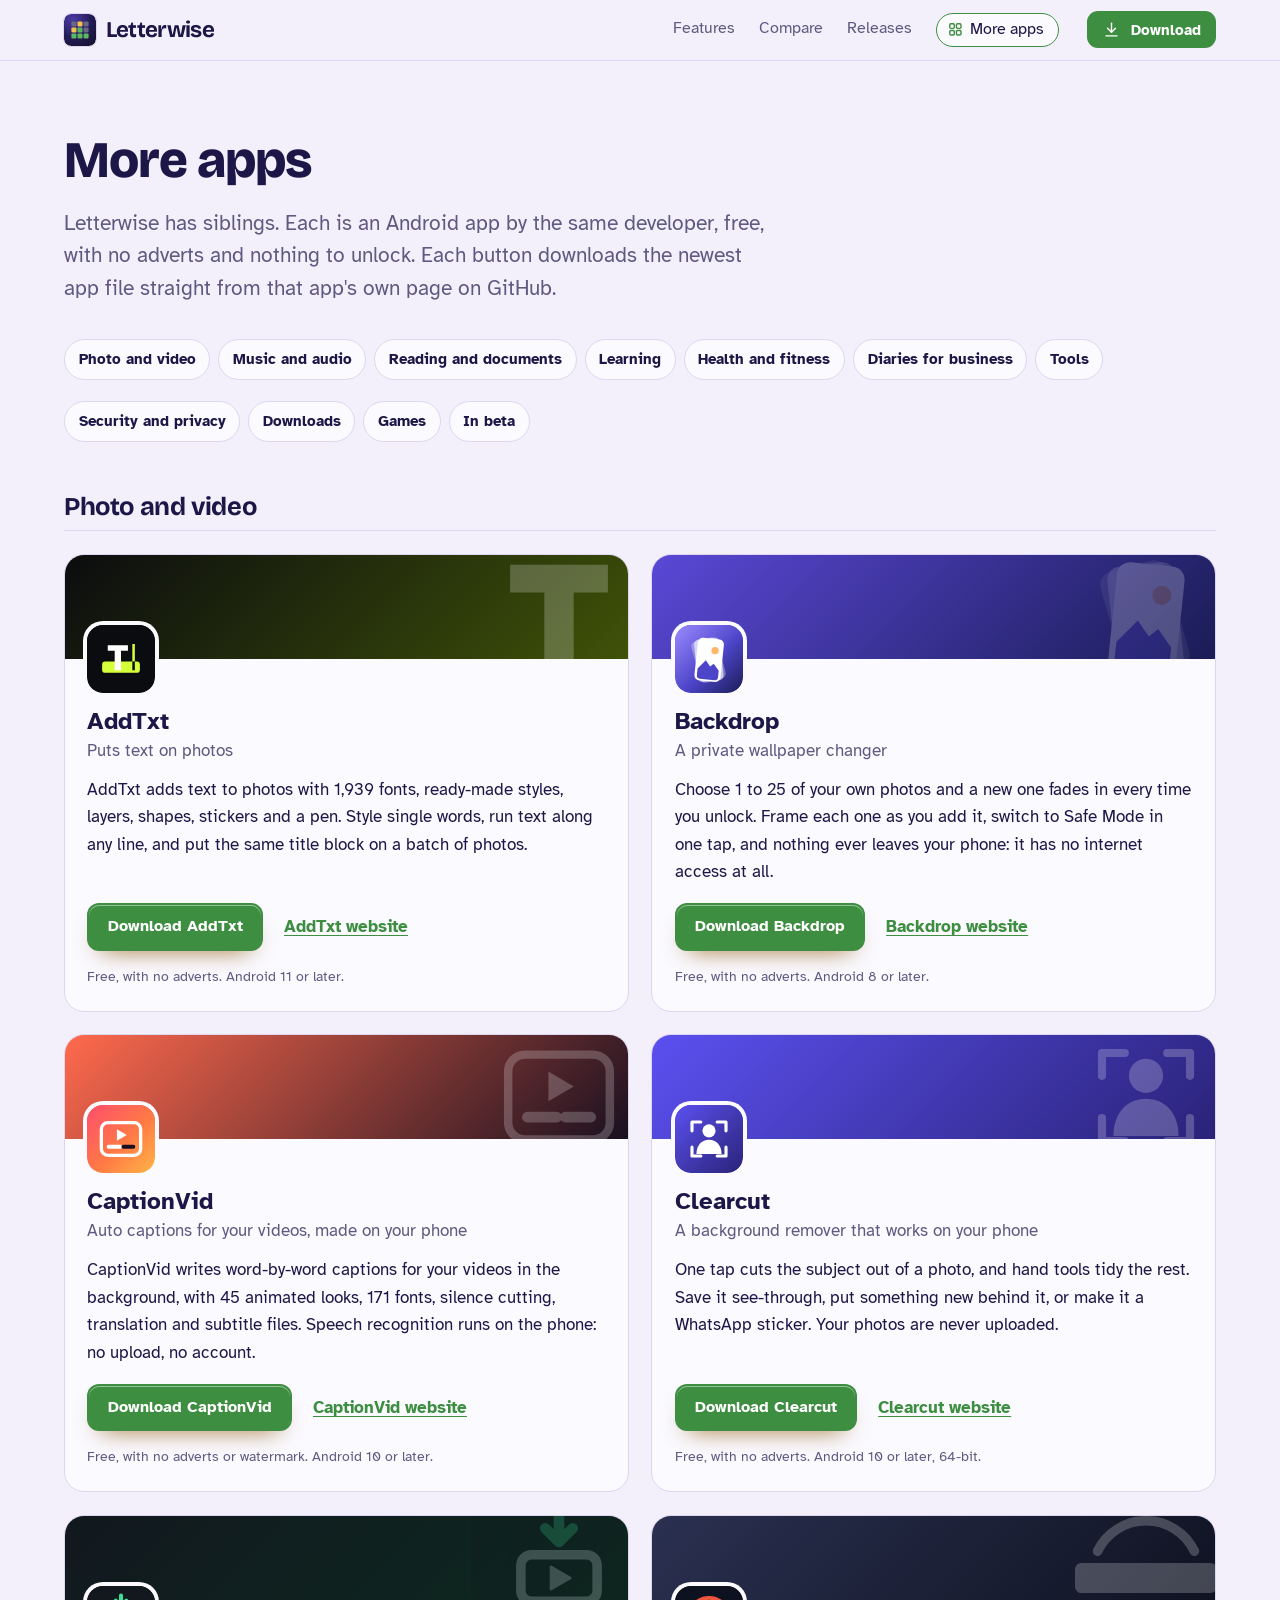
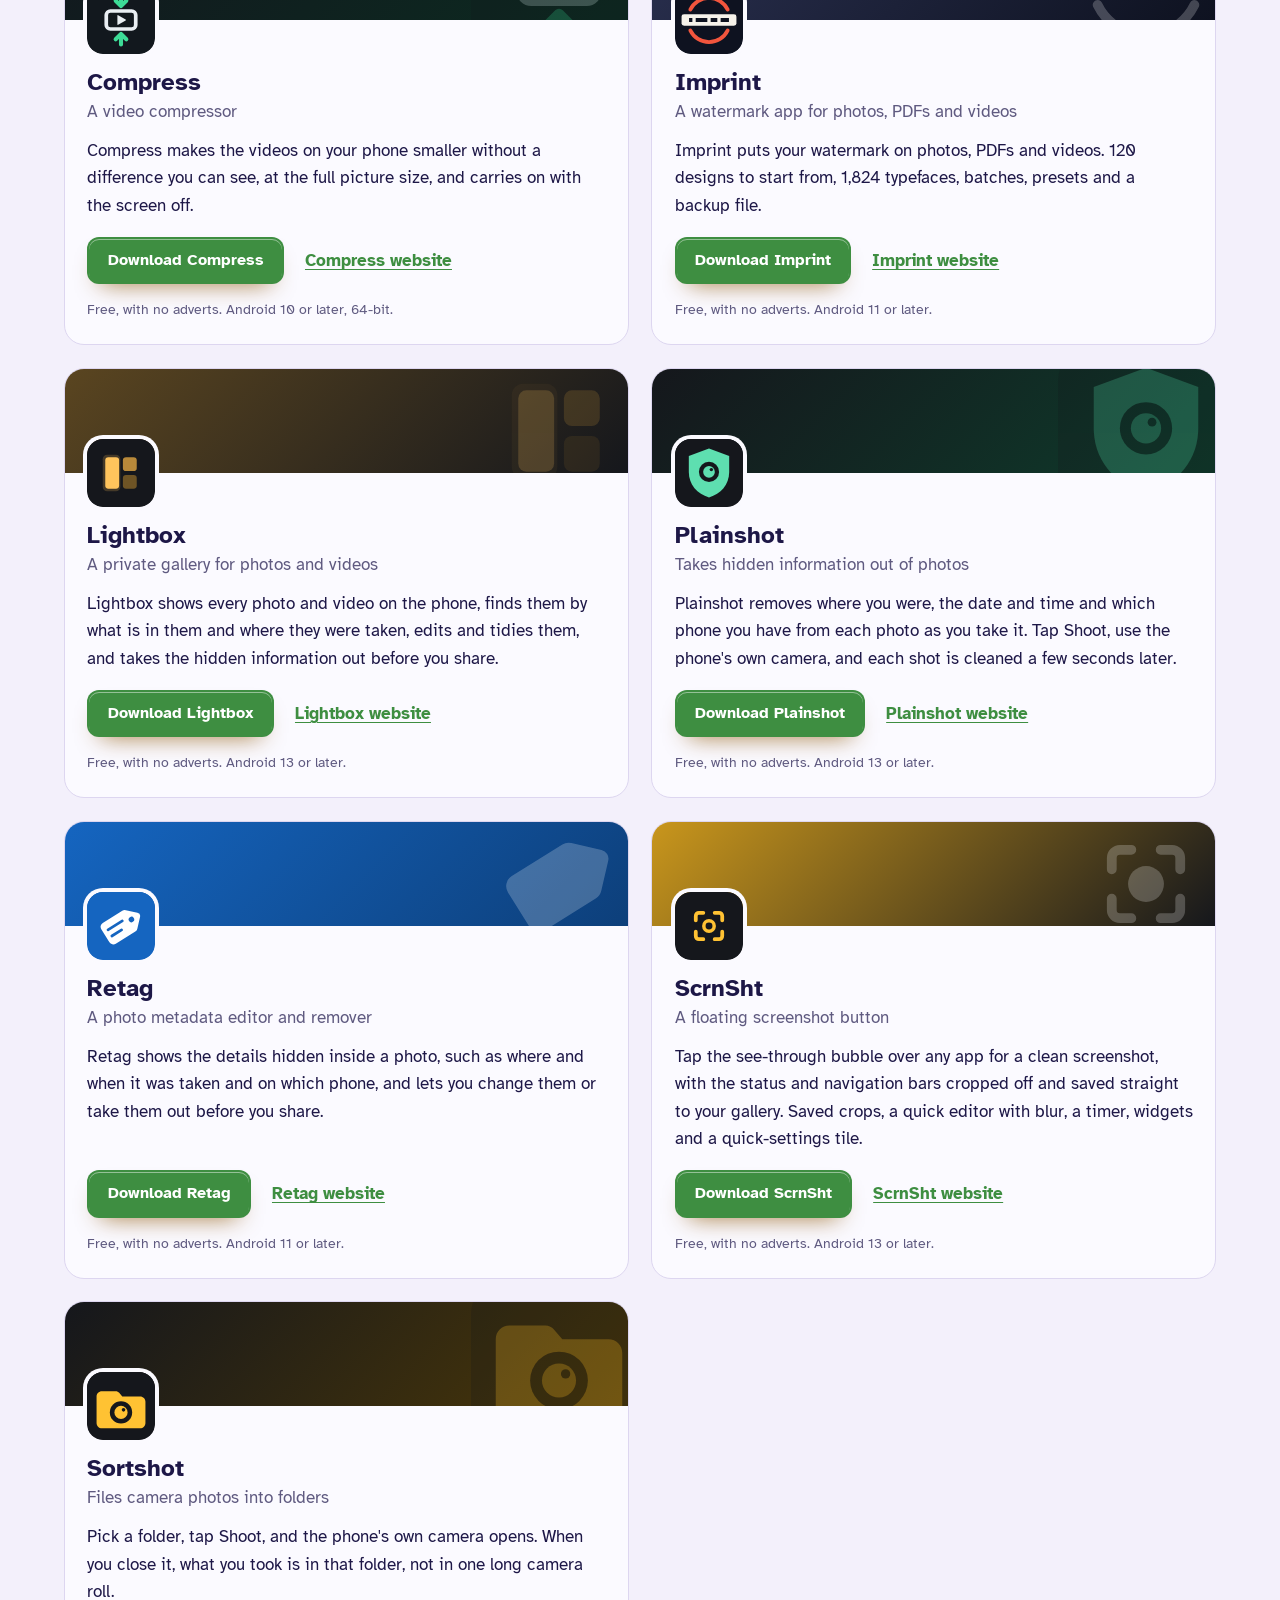
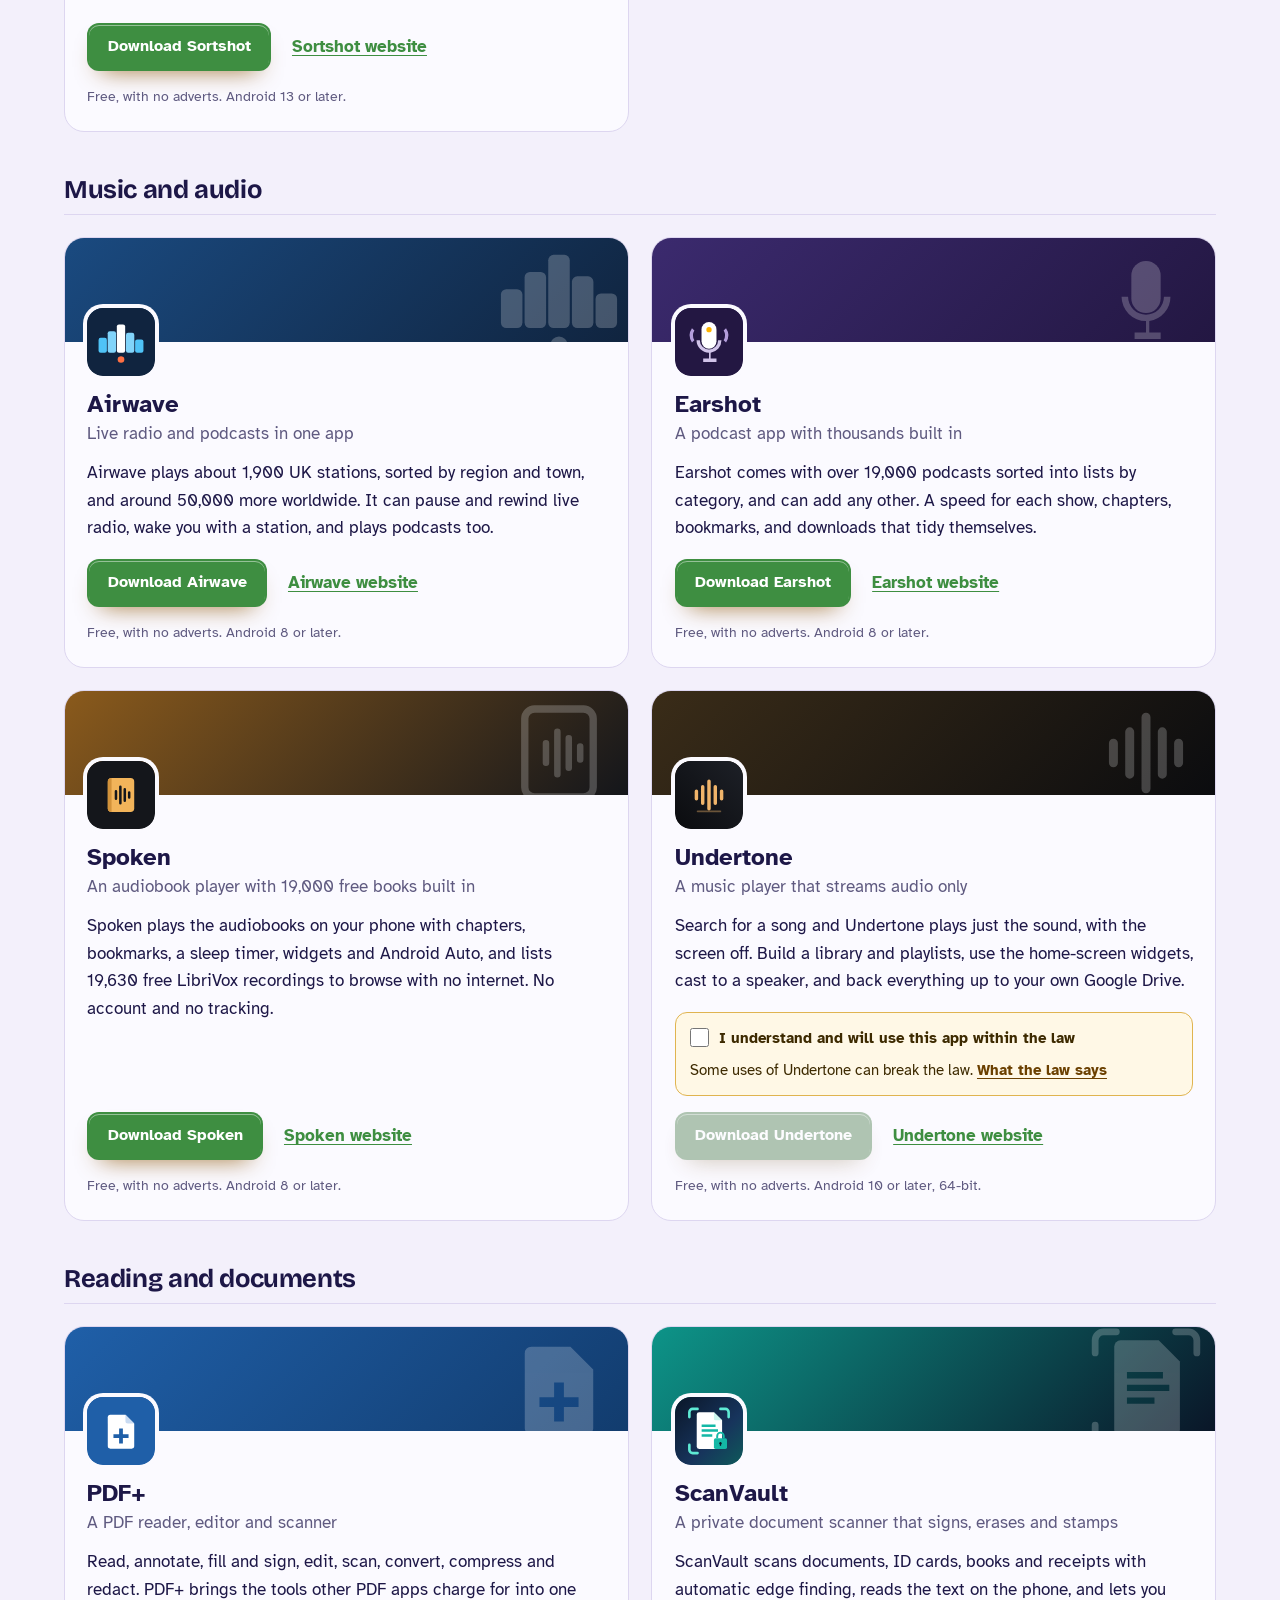
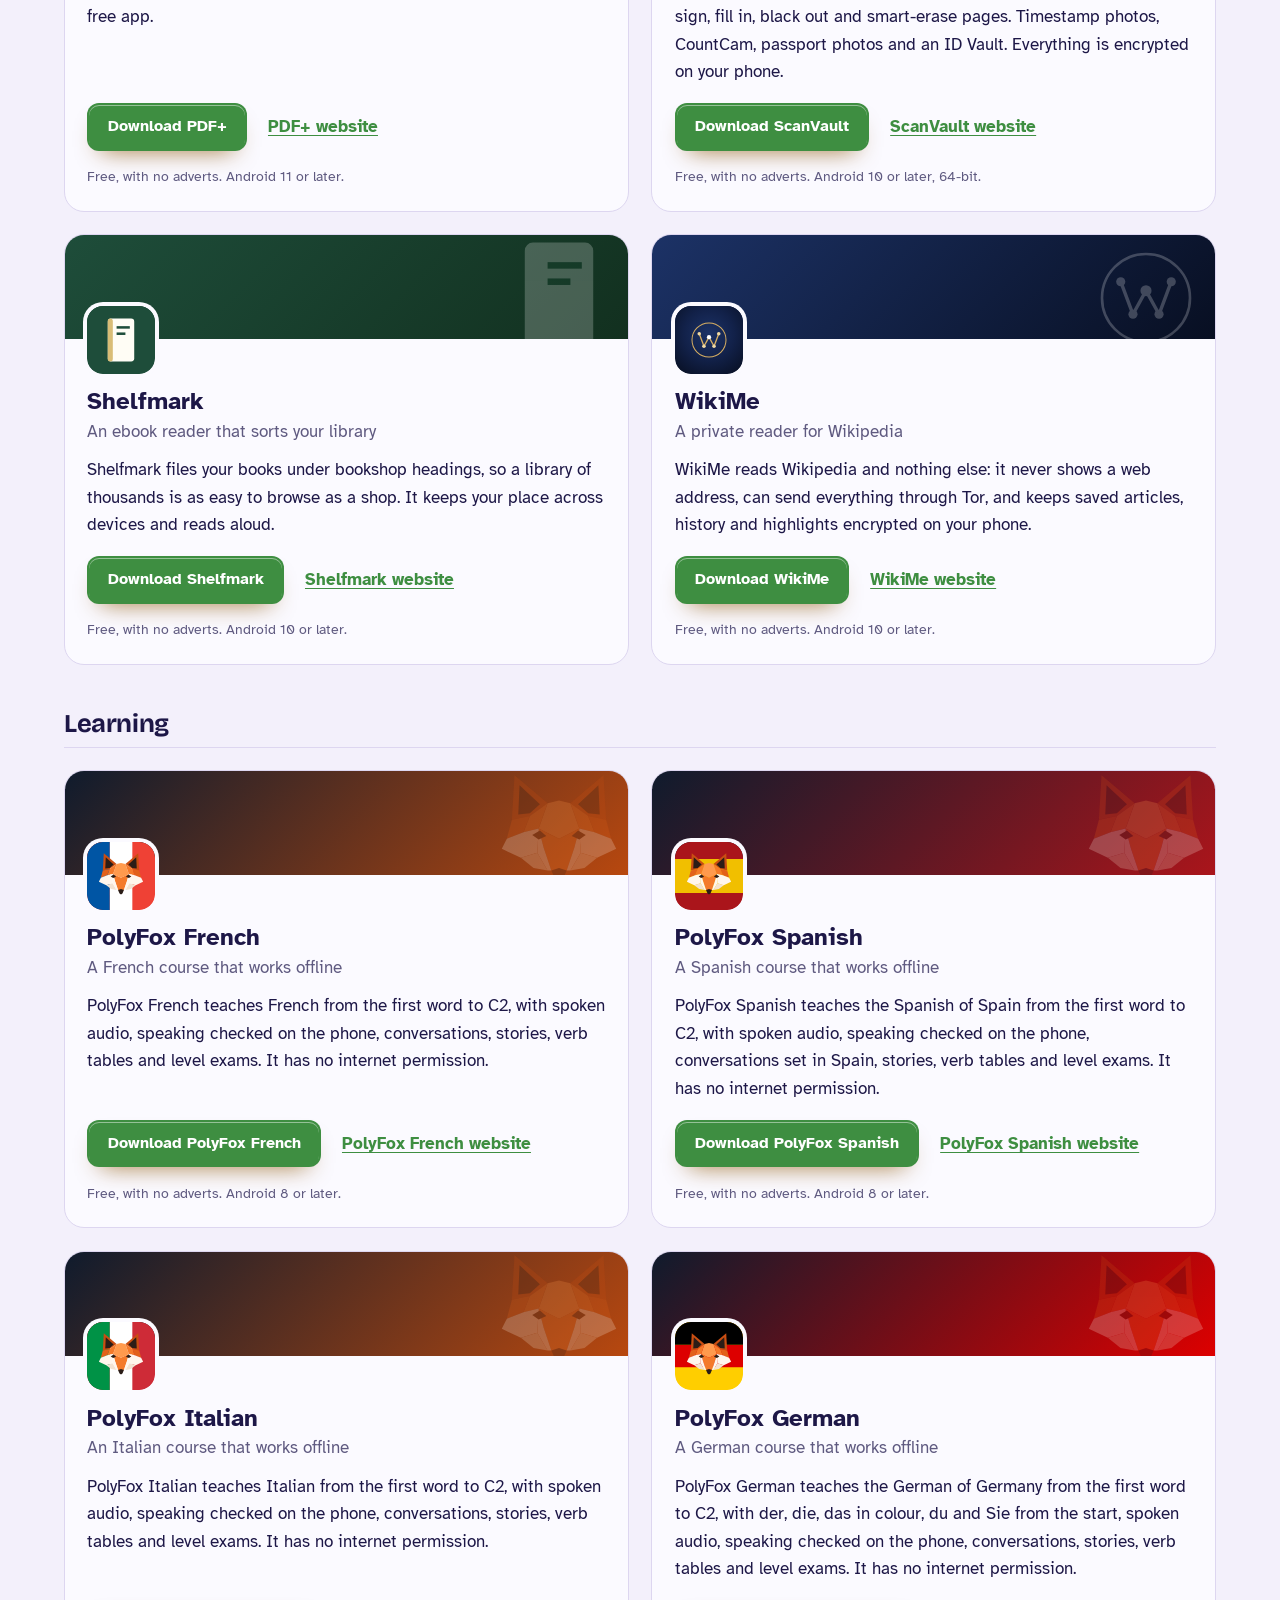
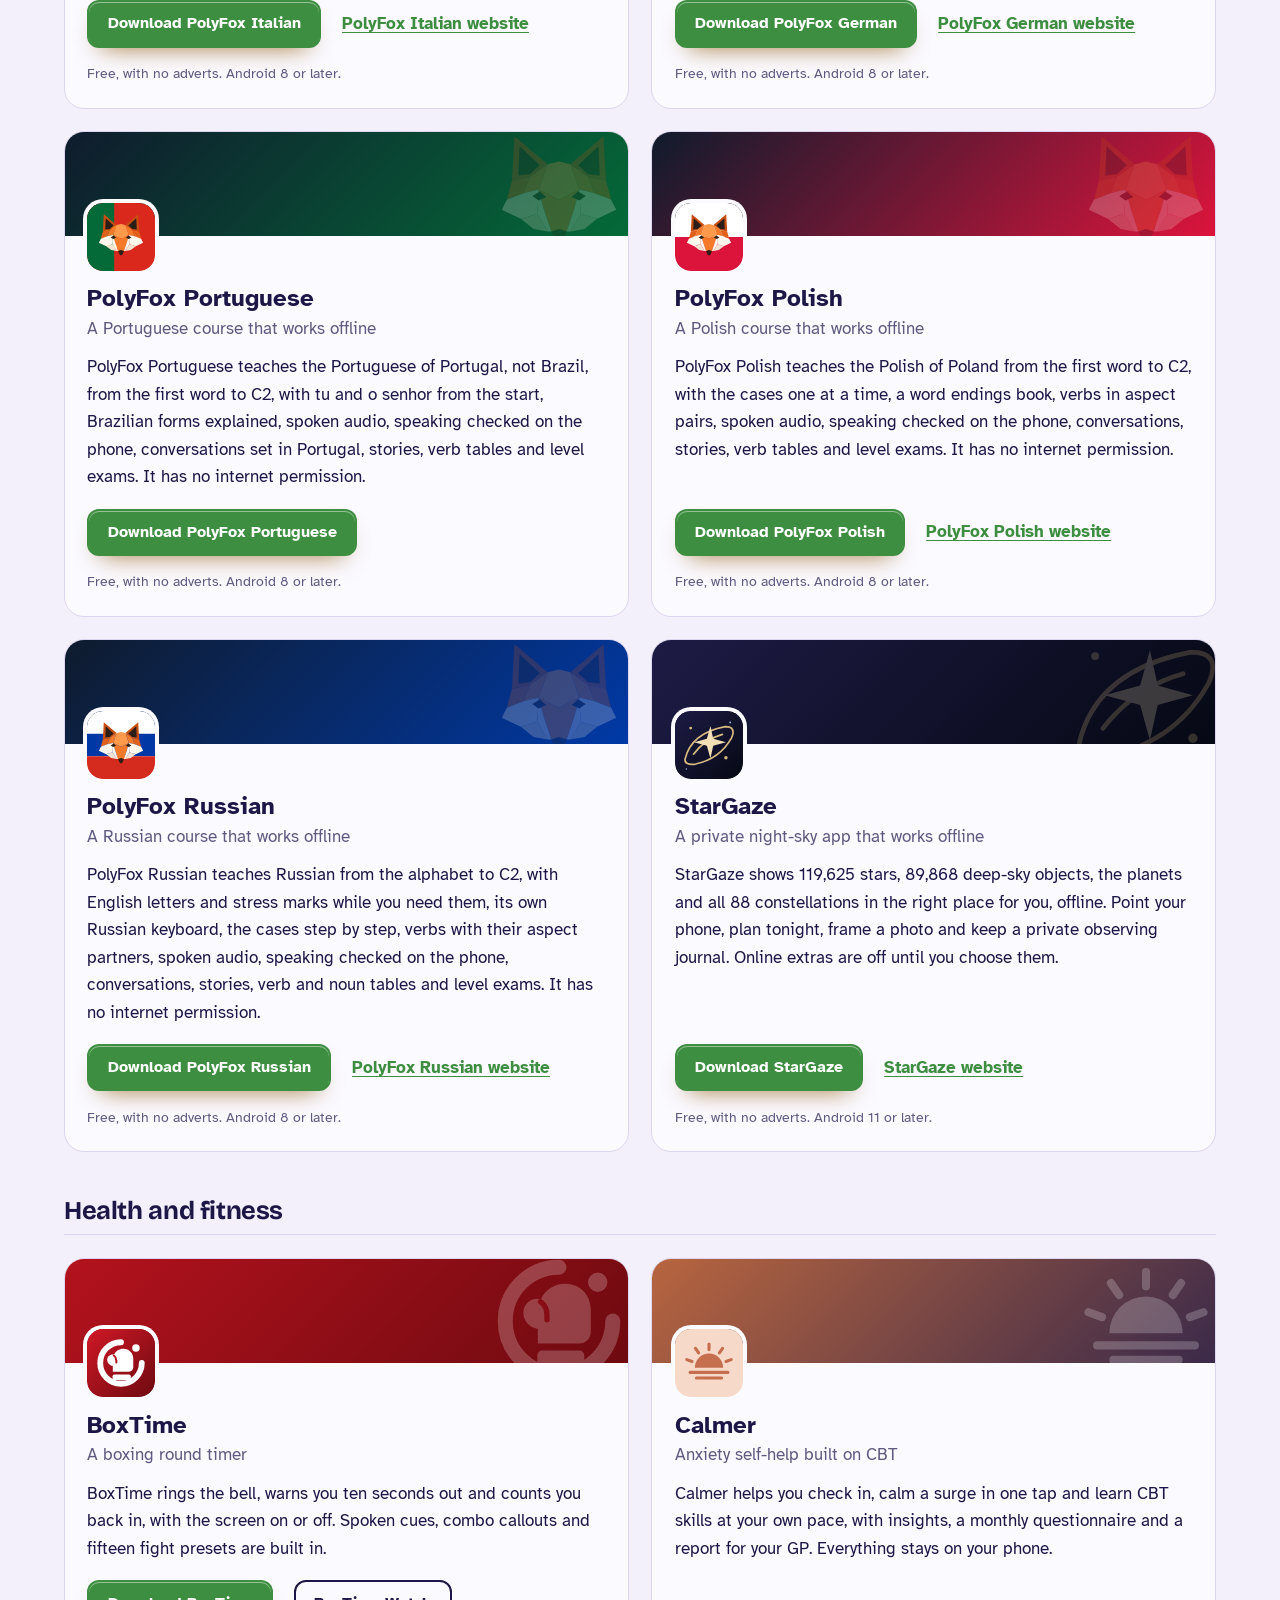
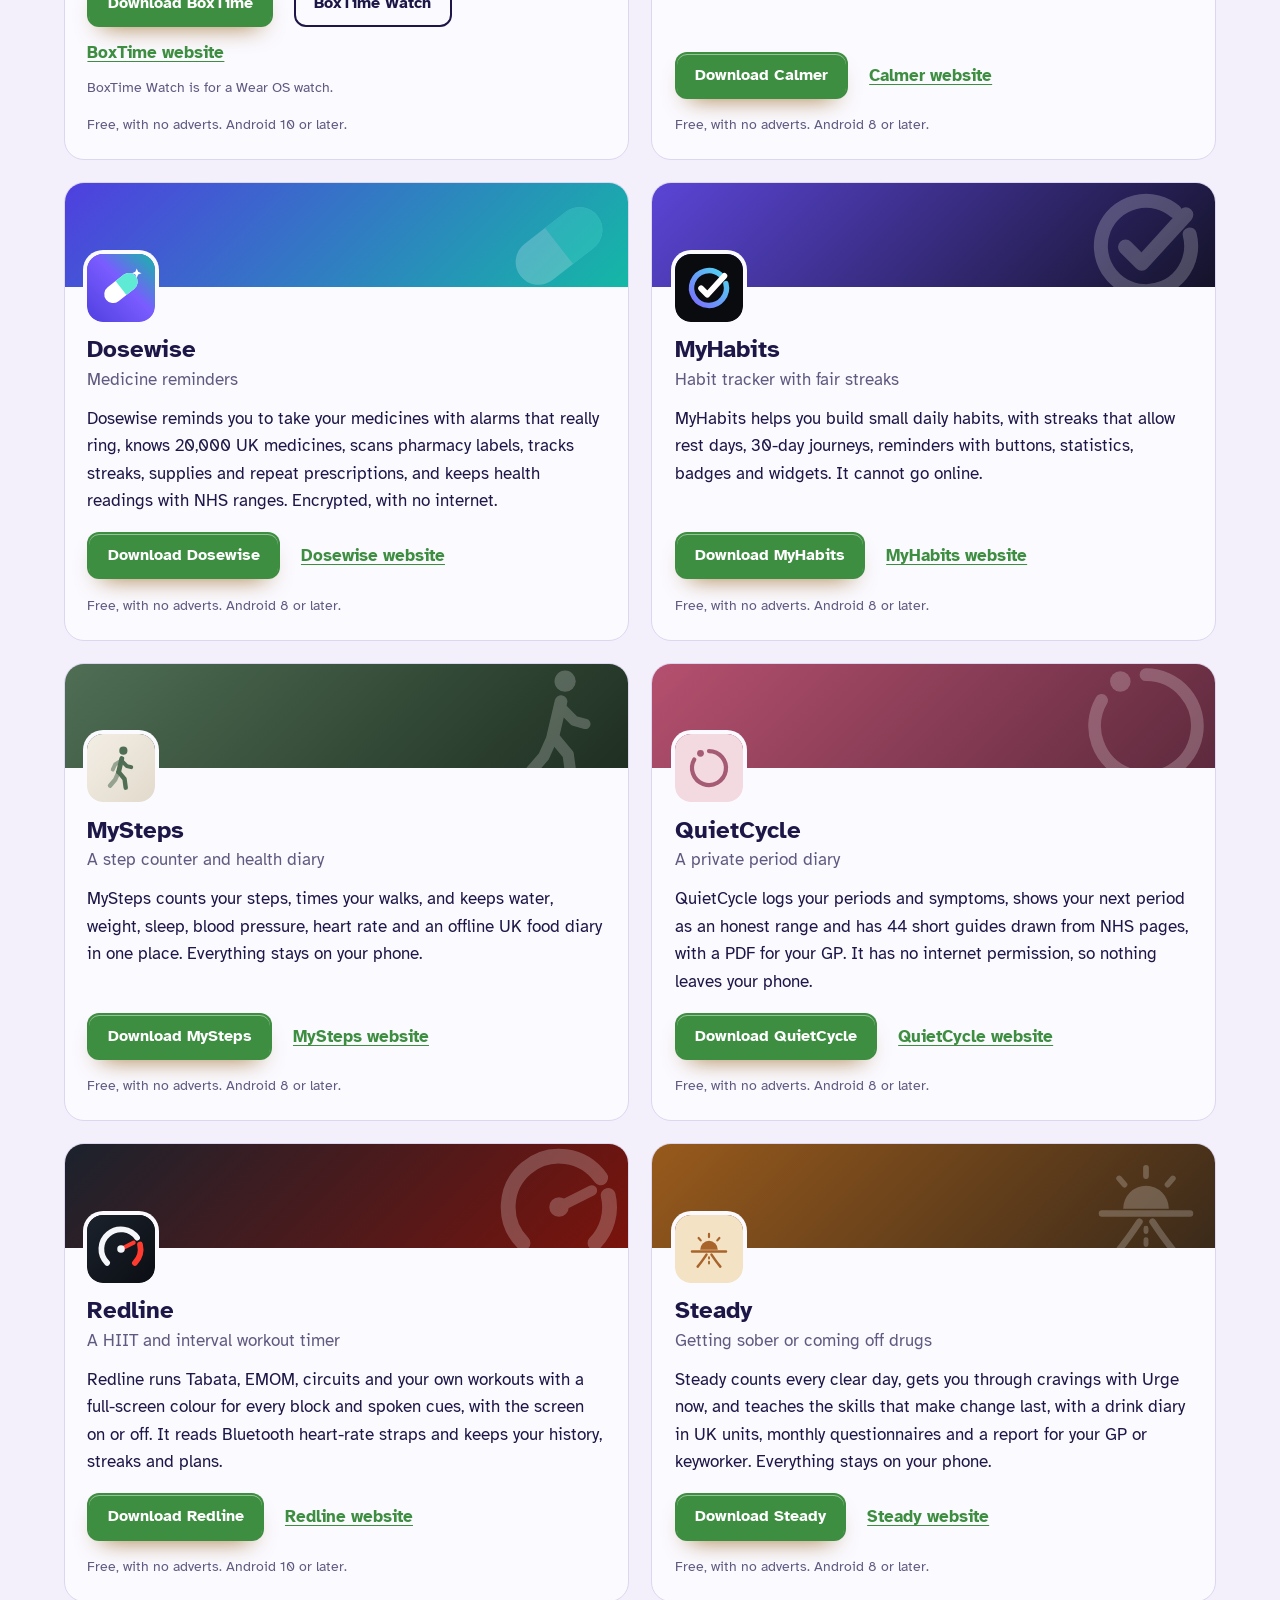
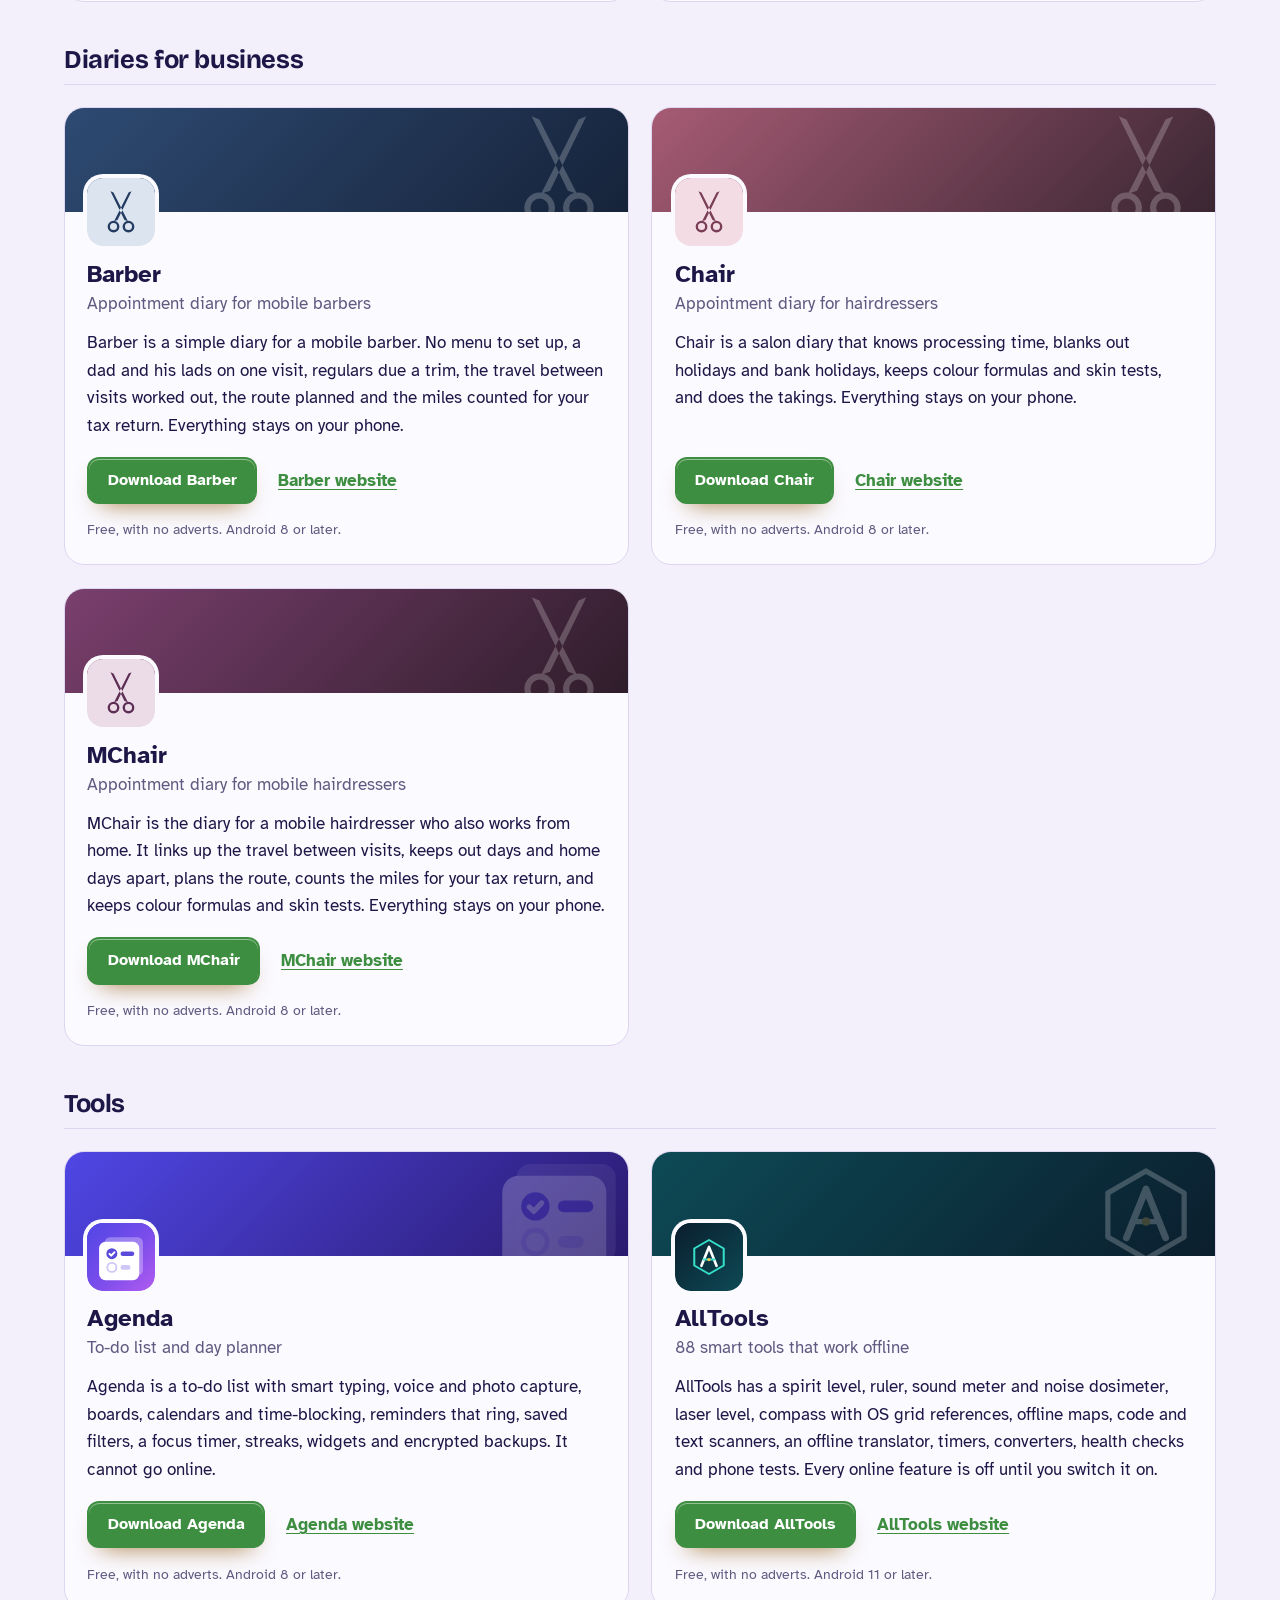
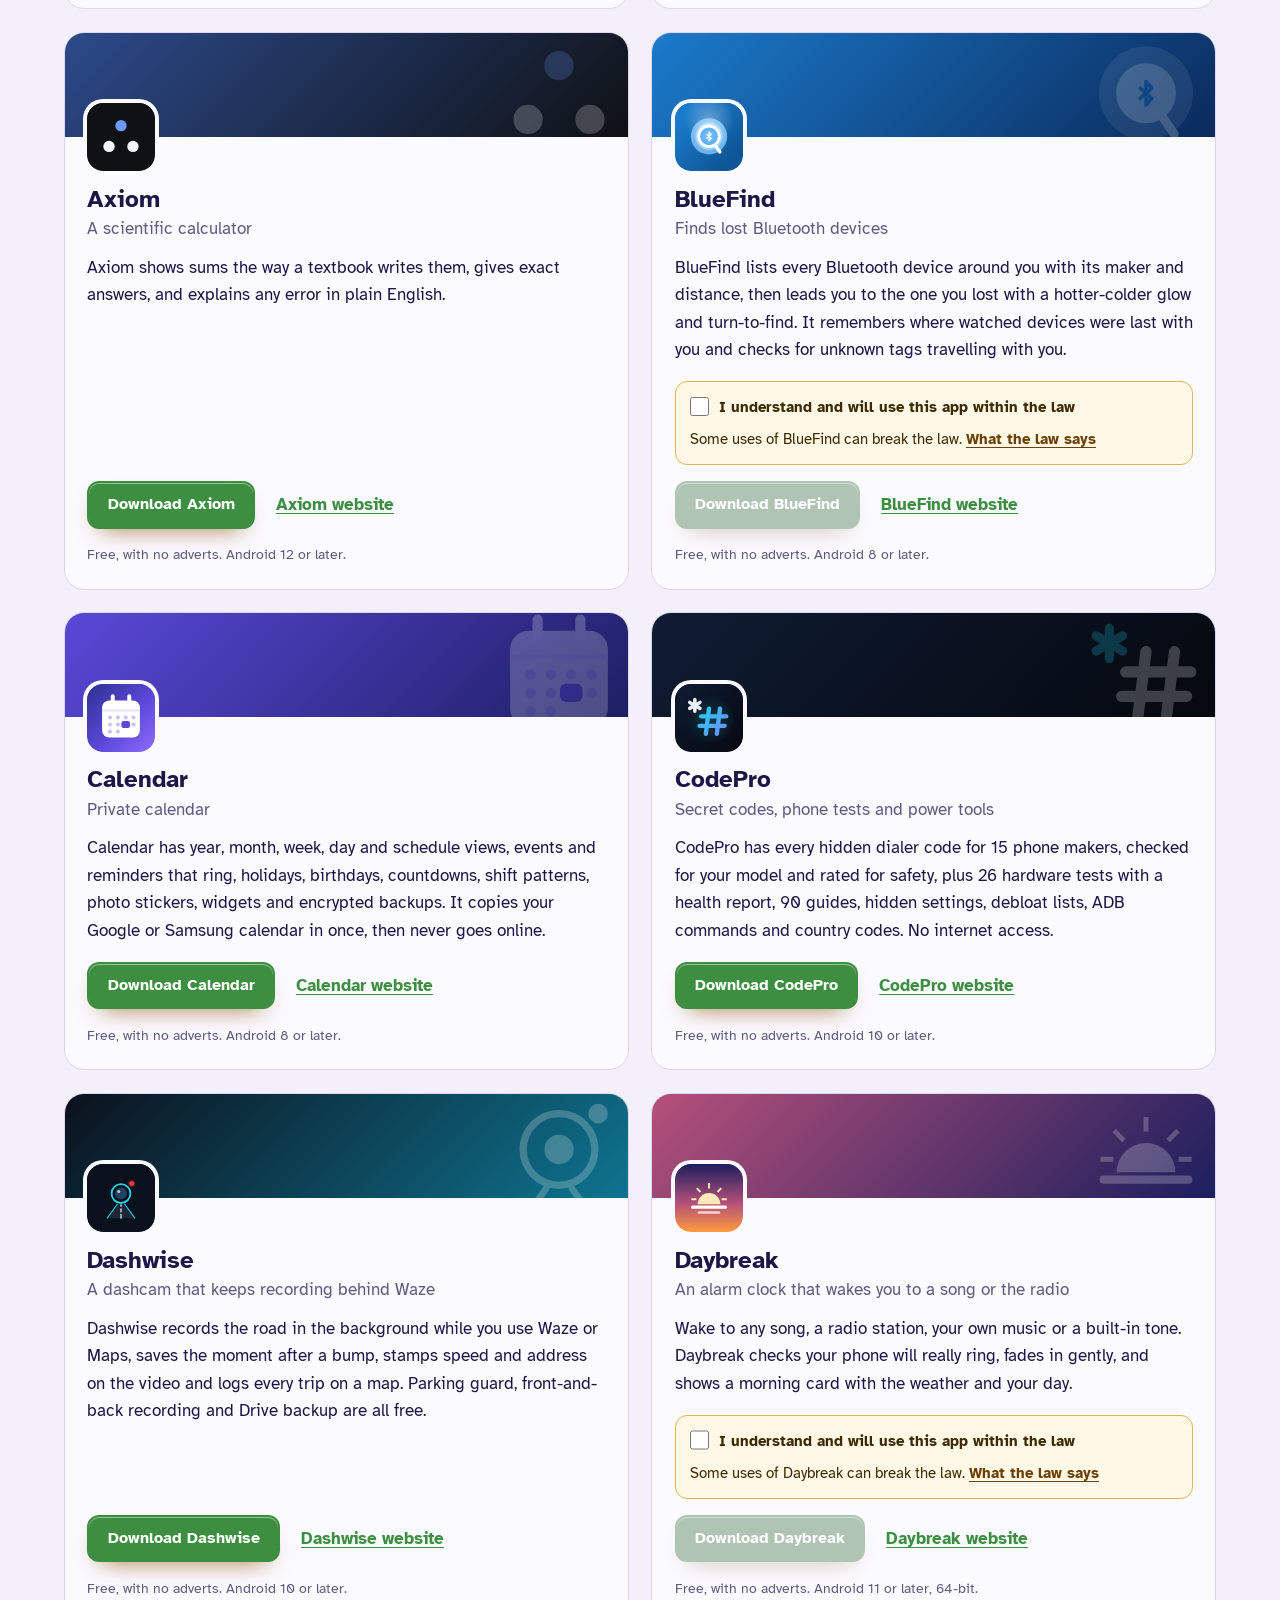
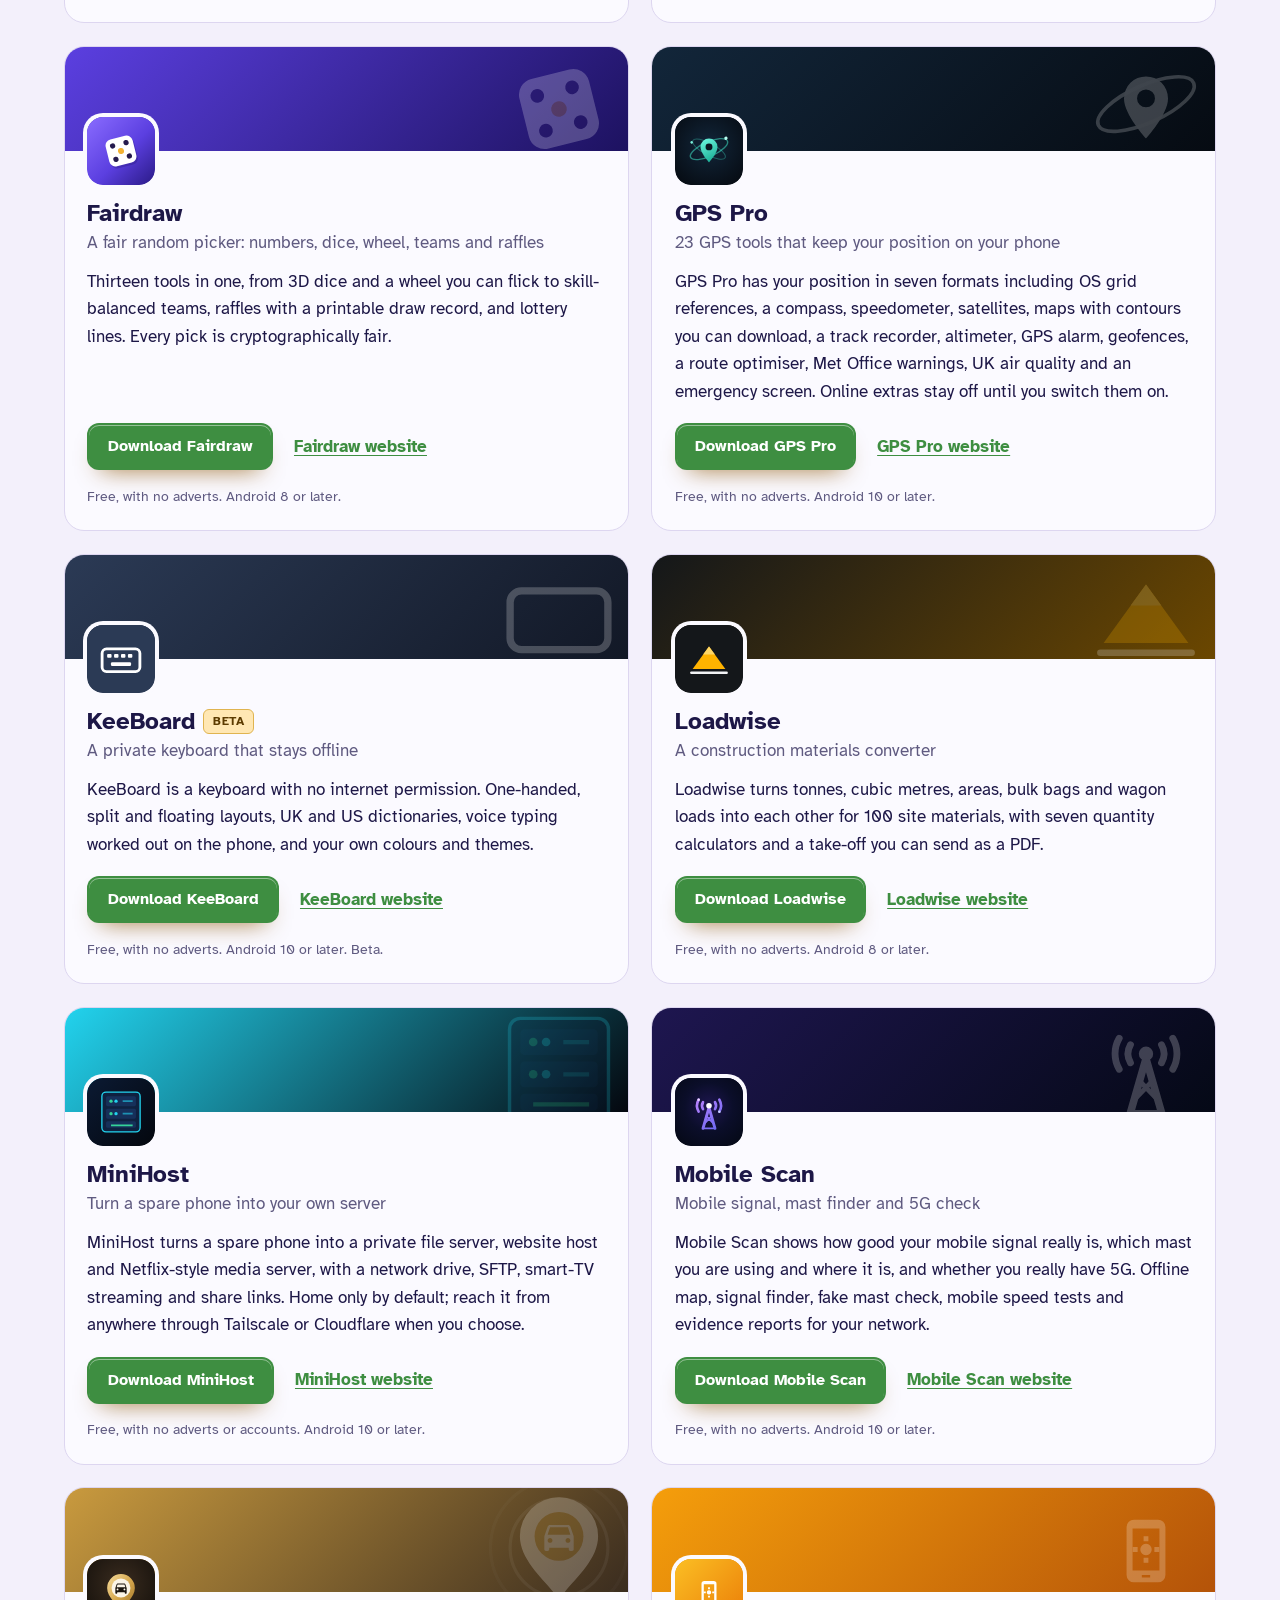
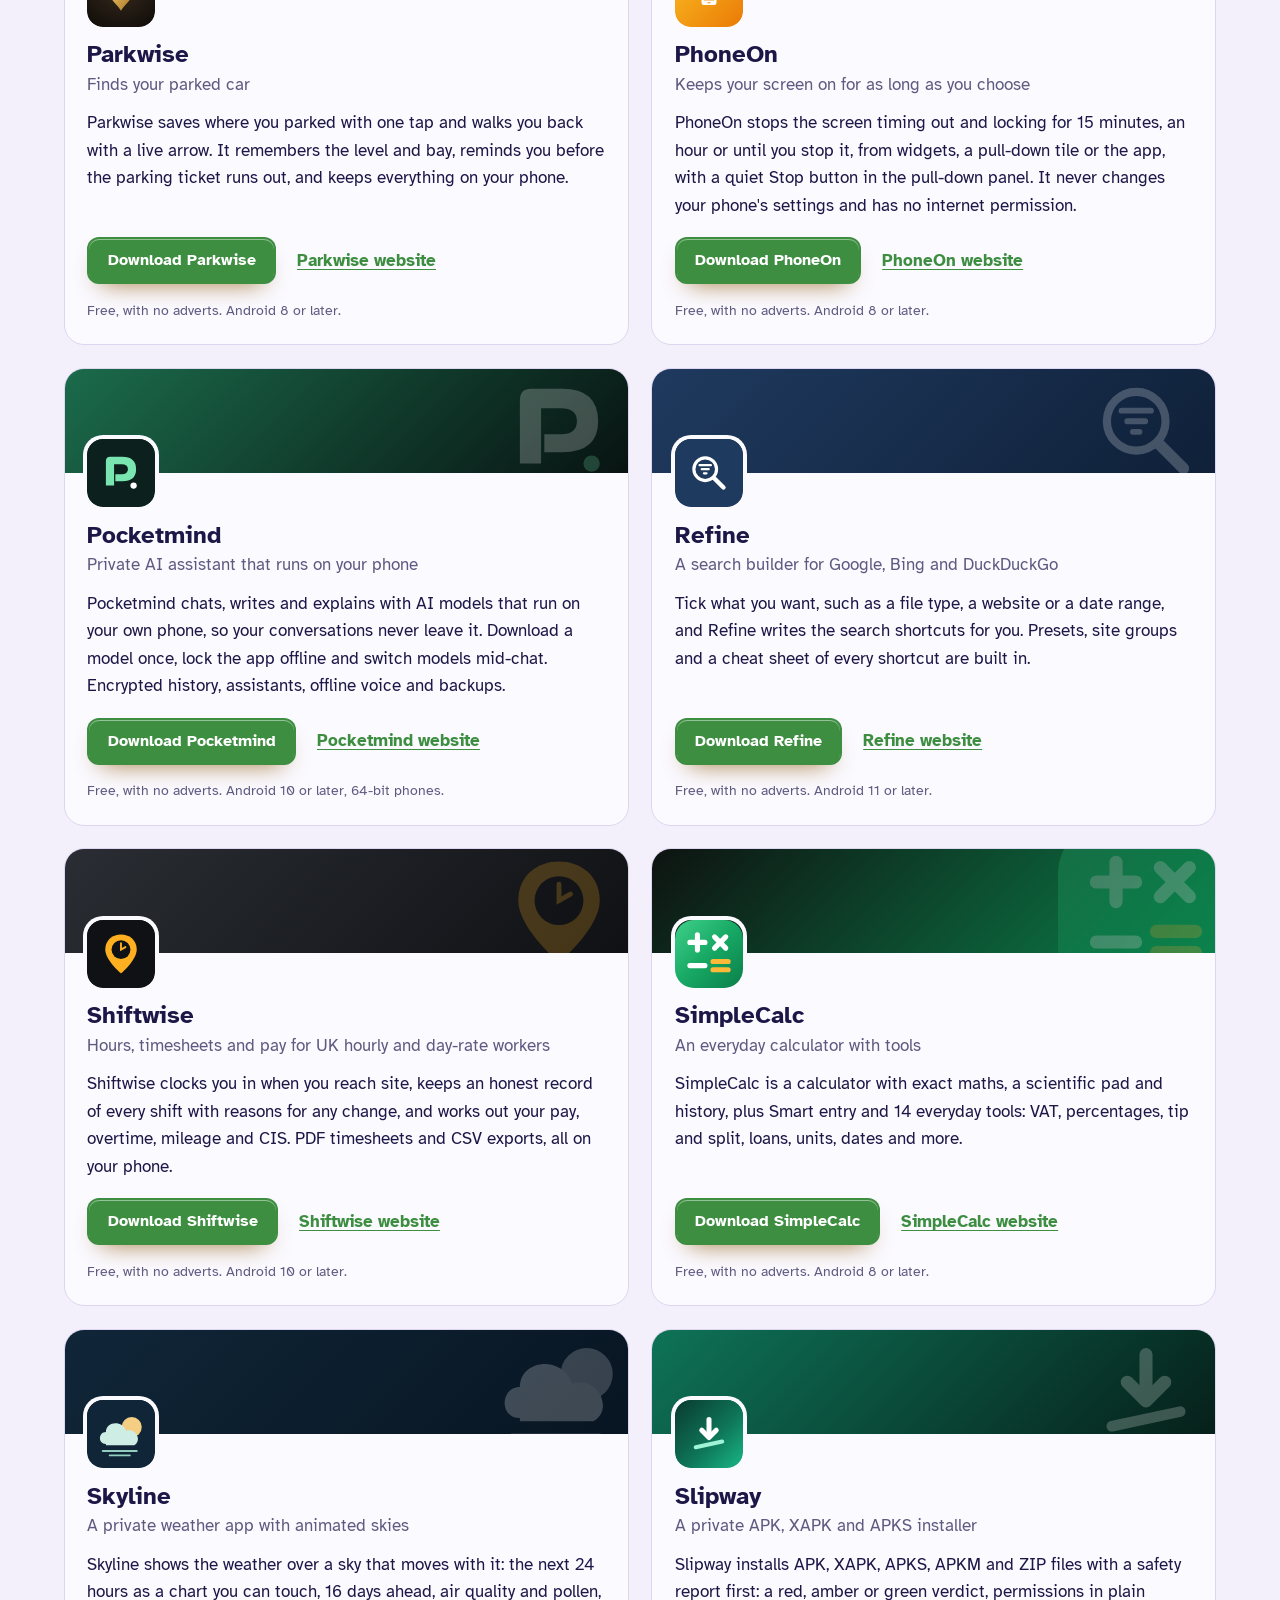
==== commit 99965cd4: "More apps: add AllTools" ====
--- a/more-apps.html
+++ b/more-apps.html
@@ -4,7 +4,7 @@
 <meta charset="utf-8">
 <meta name="viewport" content="width=device-width, initial-scale=1">
 <title>More free Android apps from the maker of Letterwise</title>
-<meta name="description" content="All 93 free Android apps from the maker of Letterwise, in one list by category, each with its download and a link to its website.">
+<meta name="description" content="All 94 free Android apps from the maker of Letterwise, in one list by category, each with its download and a link to its website.">
 <meta name="author" content="Jonathan Jackson">
 <link rel="canonical" href="https://customgpter.github.io/letterwise/more-apps.html">
 <meta name="theme-color" content="#f3f0fb" media="(prefers-color-scheme: light)">
@@ -12,7 +12,7 @@
 <meta property="og:type" content="website">
 <meta property="og:site_name" content="Letterwise">
 <meta property="og:title" content="More free Android apps from the maker of Letterwise">
-<meta property="og:description" content="All 93 free Android apps from the maker of Letterwise, in one list by category, each with its download and a link to its website.">
+<meta property="og:description" content="All 94 free Android apps from the maker of Letterwise, in one list by category, each with its download and a link to its website.">
 <meta property="og:url" content="https://customgpter.github.io/letterwise/more-apps.html">
 <meta property="og:image" content="https://customgpter.github.io/letterwise/assets/og.png">
 <meta property="og:image:width" content="1200">
@@ -26,7 +26,7 @@
 <link rel="preload" href="./assets/fonts/atkinson-hyperlegible-latin-400-normal.woff2" as="font" type="font/woff2" crossorigin>
 <link rel="stylesheet" href="./assets/site.css?v=1">
 <link rel="stylesheet" href="./assets/house.css?v=1">
-<script type="application/ld+json">{"@context":"https://schema.org","@type":"ItemList","name":"Apps from the maker of Letterwise","url":"https://customgpter.github.io/letterwise/more-apps.html","itemListElement":[{"@type":"ListItem","position":1,"name":"AddTxt","url":"https://customgpter.github.io/addtxt/"},{"@type":"ListItem","position":2,"name":"Backdrop","url":"https://customgpter.github.io/backdrop/"},{"@type":"ListItem","position":3,"name":"CaptionVid","url":"https://customgpter.github.io/captionvid/"},{"@type":"ListItem","position":4,"name":"Clearcut","url":"https://customgpter.github.io/clearcut/"},{"@type":"ListItem","position":5,"name":"Compress","url":"https://customgpter.github.io/compress/"},{"@type":"ListItem","position":6,"name":"Imprint","url":"https://customgpter.github.io/imprint/"},{"@type":"ListItem","position":7,"name":"Lightbox","url":"https://customgpter.github.io/lightbox/"},{"@type":"ListItem","position":8,"name":"Plainshot","url":"https://customgpter.github.io/plainshot/"},{"@type":"ListItem","position":9,"name":"Retag","url":"https://customgpter.github.io/retag/"},{"@type":"ListItem","position":10,"name":"ScrnSht","url":"https://customgpter.github.io/scrnsht/"},{"@type":"ListItem","position":11,"name":"Sortshot","url":"https://customgpter.github.io/sortshot/"},{"@type":"ListItem","position":12,"name":"Airwave","url":"https://customgpter.github.io/airwave/"},{"@type":"ListItem","position":13,"name":"Earshot","url":"https://customgpter.github.io/earshot/"},{"@type":"ListItem","position":14,"name":"Spoken","url":"https://customgpter.github.io/spoken/"},{"@type":"ListItem","position":15,"name":"Undertone","url":"https://customgpter.github.io/undertone/"},{"@type":"ListItem","position":16,"name":"PDF+","url":"https://customgpter.github.io/pdfplus/"},{"@type":"ListItem","position":17,"name":"ScanVault","url":"https://customgpter.github.io/scanvault/"},{"@type":"ListItem","position":18,"name":"Shelfmark","url":"https://customgpter.github.io/shelfmark/"},{"@type":"ListItem","position":19,"name":"WikiMe","url":"https://customgpter.github.io/wikime/"},{"@type":"ListItem","position":20,"name":"PolyFox French","url":"https://customgpter.github.io/polyfox/"},{"@type":"ListItem","position":21,"name":"PolyFox German","url":"https://customgpter.github.io/polyfox-german/"},{"@type":"ListItem","position":22,"name":"PolyFox Polish","url":"https://customgpter.github.io/polyfox-polish/"},{"@type":"ListItem","position":23,"name":"PolyFox Russian","url":"https://customgpter.github.io/polyfox-russian/"},{"@type":"ListItem","position":24,"name":"StarGaze","url":"https://customgpter.github.io/stargaze/"},{"@type":"ListItem","position":25,"name":"BoxTime","url":"https://customgpter.github.io/boxtime/"},{"@type":"ListItem","position":26,"name":"Calmer","url":"https://customgpter.github.io/calmer/"},{"@type":"ListItem","position":27,"name":"Dosewise","url":"https://customgpter.github.io/dosewise/"},{"@type":"ListItem","position":28,"name":"MyHabits","url":"https://customgpter.github.io/myhabits/"},{"@type":"ListItem","position":29,"name":"MySteps","url":"https://customgpter.github.io/mysteps/"},{"@type":"ListItem","position":30,"name":"QuietCycle","url":"https://customgpter.github.io/quietcycle/"},{"@type":"ListItem","position":31,"name":"Redline","url":"https://customgpter.github.io/redline/"},{"@type":"ListItem","position":32,"name":"Steady","url":"https://customgpter.github.io/steady/"},{"@type":"ListItem","position":33,"name":"Barber","url":"https://customgpter.github.io/barber/"},{"@type":"ListItem","position":34,"name":"Chair","url":"https://customgpter.github.io/chair/"},{"@type":"ListItem","position":35,"name":"MChair","url":"https://customgpter.github.io/mchair/"},{"@type":"ListItem","position":36,"name":"Agenda","url":"https://customgpter.github.io/agenda/"},{"@type":"ListItem","position":37,"name":"Axiom","url":"https://customgpter.github.io/axiom/"},{"@type":"ListItem","position":38,"name":"BlueFind","url":"https://customgpter.github.io/bluefind/"},{"@type":"ListItem","position":39,"name":"Calendar","url":"https://customgpter.github.io/calendar/"},{"@type":"ListItem","position":40,"name":"CodePro","url":"https://customgpter.github.io/codepro/"},{"@type":"ListItem","position":41,"name":"Dashwise","url":"https://customgpter.github.io/dashwise/"},{"@type":"ListItem","position":42,"name":"Daybreak","url":"https://customgpter.github.io/daybreak/"},{"@type":"ListItem","position":43,"name":"Fairdraw","url":"https://customgpter.github.io/fairdraw/"},{"@type":"ListItem","position":44,"name":"GPS Pro","url":"https://customgpter.github.io/gpspro/"},{"@type":"ListItem","position":45,"name":"KeeBoard","url":"https://customgpter.github.io/keeboard/"},{"@type":"ListItem","position":46,"name":"Loadwise","url":"https://customgpter.github.io/loadwise/"},{"@type":"ListItem","position":47,"name":"MiniHost","url":"https://customgpter.github.io/minihost/"},{"@type":"ListItem","position":48,"name":"Mobile Scan","url":"https://customgpter.github.io/mobilescan/"},{"@type":"ListItem","position":49,"name":"Parkwise","url":"https://customgpter.github.io/parkwise/"},{"@type":"ListItem","position":50,"name":"Pocketmind","url":"https://customgpter.github.io/pocketmind/"},{"@type":"ListItem","position":51,"name":"Refine","url":"https://customgpter.github.io/refine/"},{"@type":"ListItem","position":52,"name":"Shiftwise","url":"https://customgpter.github.io/shiftwise/"},{"@type":"ListItem","position":53,"name":"SimpleCalc","url":"https://customgpter.github.io/simplecalc/"},{"@type":"ListItem","position":54,"name":"Skyline","url":"https://customgpter.github.io/skyline/"},{"@type":"ListItem","position":55,"name":"Slipway","url":"https://customgpter.github.io/slipway/"},{"@type":"ListItem","position":56,"name":"Tagger","url":"https://customgpter.github.io/tagger/"},{"@type":"ListItem","position":57,"name":"TotalClean","url":"https://customgpter.github.io/totalclean/"},{"@type":"ListItem","position":58,"name":"TVLink","url":"https://customgpter.github.io/tvlink/"},{"@type":"ListItem","position":59,"name":"Unbox","url":"https://customgpter.github.io/unbox/"},{"@type":"ListItem","position":60,"name":"WhatsKeep","url":"https://customgpter.github.io/whatskeep/"},{"@type":"ListItem","position":61,"name":"WiFi Scan","url":"https://customgpter.github.io/wifiscan/"},{"@type":"ListItem","position":62,"name":"Auditly","url":"https://customgpter.github.io/auditly/"},{"@type":"ListItem","position":63,"name":"Backchannel","url":"https://customgpter.github.io/backchannel/"},{"@type":"ListItem","position":64,"name":"ENotes","url":"https://customgpter.github.io/enotes/"},{"@type":"ListItem","position":65,"name":"FindMe","url":"https://customgpter.github.io/findme/"},{"@type":"ListItem","position":66,"name":"iLock","url":"https://customgpter.github.io/ilock/"},{"@type":"ListItem","position":67,"name":"ImSafe","url":"https://customgpter.github.io/imsafe/"},{"@type":"ListItem","position":68,"name":"IShred","url":"https://customgpter.github.io/ishred/"},{"@type":"ListItem","position":69,"name":"LockBox","url":"https://customgpter.github.io/lockbox/"},{"@type":"ListItem","position":70,"name":"PassVault","url":"https://customgpter.github.io/passvault/"},{"@type":"ListItem","position":71,"name":"SpyFind","url":"https://customgpter.github.io/spyfind/"},{"@type":"ListItem","position":72,"name":"TextWipe","url":"https://customgpter.github.io/textwipe/"},{"@type":"ListItem","position":73,"name":"Tracewire","url":"https://customgpter.github.io/tracewire/"},{"@type":"ListItem","position":74,"name":"Vigil","url":"https://customgpter.github.io/vigil/"},{"@type":"ListItem","position":75,"name":"Grab","url":"https://customgpter.github.io/grab/"},{"@type":"ListItem","position":76,"name":"Swarm","url":"https://customgpter.github.io/swarm/"},{"@type":"ListItem","position":77,"name":"Plane Games","url":"https://customgpter.github.io/plane-games/"},{"@type":"ListItem","position":78,"name":"Ninefold","url":"https://customgpter.github.io/ninefold/"},{"@type":"ListItem","position":79,"name":"Cubewise","url":"https://customgpter.github.io/cubewise/"},{"@type":"ListItem","position":80,"name":"Tilewise","url":"https://customgpter.github.io/tilewise/"},{"@type":"ListItem","position":81,"name":"Letterwise","url":"https://customgpter.github.io/letterwise/"},{"@type":"ListItem","position":82,"name":"Kingside","url":"https://customgpter.github.io/kingside/"},{"@type":"ListItem","position":83,"name":"Deckhand","url":"https://customgpter.github.io/deckhand/"},{"@type":"ListItem","position":84,"name":"SNESForge","url":"https://customgpter.github.io/snesforge/"},{"@type":"ListItem","position":85,"name":"Fame Boy","url":"https://customgpter.github.io/fameboy/"},{"@type":"ListItem","position":86,"name":"PSPPro","url":"https://customgpter.github.io/psppro/"},{"@type":"ListItem","position":87,"name":"MegaGen","url":"https://customgpter.github.io/megagen/"},{"@type":"ListItem","position":88,"name":"QVR","url":"https://customgpter.github.io/qvr/"},{"@type":"ListItem","position":89,"name":"QVR Watch","url":"https://customgpter.github.io/qvr-watch/"},{"@type":"ListItem","position":90,"name":"QVRLite","url":"https://customgpter.github.io/qvrlite/"},{"@type":"ListItem","position":91,"name":"Onionz","url":"https://customgpter.github.io/onionz/"},{"@type":"ListItem","position":92,"name":"OnionzWeb","url":"https://customgpter.github.io/onionzweb/"}]}</script>
+<script type="application/ld+json">{"@context":"https://schema.org","@type":"ItemList","name":"Apps from the maker of Letterwise","url":"https://customgpter.github.io/letterwise/more-apps.html","itemListElement":[{"@type":"ListItem","position":1,"name":"AddTxt","url":"https://customgpter.github.io/addtxt/"},{"@type":"ListItem","position":2,"name":"Backdrop","url":"https://customgpter.github.io/backdrop/"},{"@type":"ListItem","position":3,"name":"CaptionVid","url":"https://customgpter.github.io/captionvid/"},{"@type":"ListItem","position":4,"name":"Clearcut","url":"https://customgpter.github.io/clearcut/"},{"@type":"ListItem","position":5,"name":"Compress","url":"https://customgpter.github.io/compress/"},{"@type":"ListItem","position":6,"name":"Imprint","url":"https://customgpter.github.io/imprint/"},{"@type":"ListItem","position":7,"name":"Lightbox","url":"https://customgpter.github.io/lightbox/"},{"@type":"ListItem","position":8,"name":"Plainshot","url":"https://customgpter.github.io/plainshot/"},{"@type":"ListItem","position":9,"name":"Retag","url":"https://customgpter.github.io/retag/"},{"@type":"ListItem","position":10,"name":"ScrnSht","url":"https://customgpter.github.io/scrnsht/"},{"@type":"ListItem","position":11,"name":"Sortshot","url":"https://customgpter.github.io/sortshot/"},{"@type":"ListItem","position":12,"name":"Airwave","url":"https://customgpter.github.io/airwave/"},{"@type":"ListItem","position":13,"name":"Earshot","url":"https://customgpter.github.io/earshot/"},{"@type":"ListItem","position":14,"name":"Spoken","url":"https://customgpter.github.io/spoken/"},{"@type":"ListItem","position":15,"name":"Undertone","url":"https://customgpter.github.io/undertone/"},{"@type":"ListItem","position":16,"name":"PDF+","url":"https://customgpter.github.io/pdfplus/"},{"@type":"ListItem","position":17,"name":"ScanVault","url":"https://customgpter.github.io/scanvault/"},{"@type":"ListItem","position":18,"name":"Shelfmark","url":"https://customgpter.github.io/shelfmark/"},{"@type":"ListItem","position":19,"name":"WikiMe","url":"https://customgpter.github.io/wikime/"},{"@type":"ListItem","position":20,"name":"PolyFox French","url":"https://customgpter.github.io/polyfox/"},{"@type":"ListItem","position":21,"name":"PolyFox German","url":"https://customgpter.github.io/polyfox-german/"},{"@type":"ListItem","position":22,"name":"PolyFox Polish","url":"https://customgpter.github.io/polyfox-polish/"},{"@type":"ListItem","position":23,"name":"PolyFox Russian","url":"https://customgpter.github.io/polyfox-russian/"},{"@type":"ListItem","position":24,"name":"StarGaze","url":"https://customgpter.github.io/stargaze/"},{"@type":"ListItem","position":25,"name":"BoxTime","url":"https://customgpter.github.io/boxtime/"},{"@type":"ListItem","position":26,"name":"Calmer","url":"https://customgpter.github.io/calmer/"},{"@type":"ListItem","position":27,"name":"Dosewise","url":"https://customgpter.github.io/dosewise/"},{"@type":"ListItem","position":28,"name":"MyHabits","url":"https://customgpter.github.io/myhabits/"},{"@type":"ListItem","position":29,"name":"MySteps","url":"https://customgpter.github.io/mysteps/"},{"@type":"ListItem","position":30,"name":"QuietCycle","url":"https://customgpter.github.io/quietcycle/"},{"@type":"ListItem","position":31,"name":"Redline","url":"https://customgpter.github.io/redline/"},{"@type":"ListItem","position":32,"name":"Steady","url":"https://customgpter.github.io/steady/"},{"@type":"ListItem","position":33,"name":"Barber","url":"https://customgpter.github.io/barber/"},{"@type":"ListItem","position":34,"name":"Chair","url":"https://customgpter.github.io/chair/"},{"@type":"ListItem","position":35,"name":"MChair","url":"https://customgpter.github.io/mchair/"},{"@type":"ListItem","position":36,"name":"Agenda","url":"https://customgpter.github.io/agenda/"},{"@type":"ListItem","position":37,"name":"AllTools","url":"https://customgpter.github.io/alltools/"},{"@type":"ListItem","position":38,"name":"Axiom","url":"https://customgpter.github.io/axiom/"},{"@type":"ListItem","position":39,"name":"BlueFind","url":"https://customgpter.github.io/bluefind/"},{"@type":"ListItem","position":40,"name":"Calendar","url":"https://customgpter.github.io/calendar/"},{"@type":"ListItem","position":41,"name":"CodePro","url":"https://customgpter.github.io/codepro/"},{"@type":"ListItem","position":42,"name":"Dashwise","url":"https://customgpter.github.io/dashwise/"},{"@type":"ListItem","position":43,"name":"Daybreak","url":"https://customgpter.github.io/daybreak/"},{"@type":"ListItem","position":44,"name":"Fairdraw","url":"https://customgpter.github.io/fairdraw/"},{"@type":"ListItem","position":45,"name":"GPS Pro","url":"https://customgpter.github.io/gpspro/"},{"@type":"ListItem","position":46,"name":"KeeBoard","url":"https://customgpter.github.io/keeboard/"},{"@type":"ListItem","position":47,"name":"Loadwise","url":"https://customgpter.github.io/loadwise/"},{"@type":"ListItem","position":48,"name":"MiniHost","url":"https://customgpter.github.io/minihost/"},{"@type":"ListItem","position":49,"name":"Mobile Scan","url":"https://customgpter.github.io/mobilescan/"},{"@type":"ListItem","position":50,"name":"Parkwise","url":"https://customgpter.github.io/parkwise/"},{"@type":"ListItem","position":51,"name":"Pocketmind","url":"https://customgpter.github.io/pocketmind/"},{"@type":"ListItem","position":52,"name":"Refine","url":"https://customgpter.github.io/refine/"},{"@type":"ListItem","position":53,"name":"Shiftwise","url":"https://customgpter.github.io/shiftwise/"},{"@type":"ListItem","position":54,"name":"SimpleCalc","url":"https://customgpter.github.io/simplecalc/"},{"@type":"ListItem","position":55,"name":"Skyline","url":"https://customgpter.github.io/skyline/"},{"@type":"ListItem","position":56,"name":"Slipway","url":"https://customgpter.github.io/slipway/"},{"@type":"ListItem","position":57,"name":"Tagger","url":"https://customgpter.github.io/tagger/"},{"@type":"ListItem","position":58,"name":"TotalClean","url":"https://customgpter.github.io/totalclean/"},{"@type":"ListItem","position":59,"name":"TVLink","url":"https://customgpter.github.io/tvlink/"},{"@type":"ListItem","position":60,"name":"Unbox","url":"https://customgpter.github.io/unbox/"},{"@type":"ListItem","position":61,"name":"WhatsKeep","url":"https://customgpter.github.io/whatskeep/"},{"@type":"ListItem","position":62,"name":"WiFi Scan","url":"https://customgpter.github.io/wifiscan/"},{"@type":"ListItem","position":63,"name":"Auditly","url":"https://customgpter.github.io/auditly/"},{"@type":"ListItem","position":64,"name":"Backchannel","url":"https://customgpter.github.io/backchannel/"},{"@type":"ListItem","position":65,"name":"ENotes","url":"https://customgpter.github.io/enotes/"},{"@type":"ListItem","position":66,"name":"FindMe","url":"https://customgpter.github.io/findme/"},{"@type":"ListItem","position":67,"name":"iLock","url":"https://customgpter.github.io/ilock/"},{"@type":"ListItem","position":68,"name":"ImSafe","url":"https://customgpter.github.io/imsafe/"},{"@type":"ListItem","position":69,"name":"IShred","url":"https://customgpter.github.io/ishred/"},{"@type":"ListItem","position":70,"name":"LockBox","url":"https://customgpter.github.io/lockbox/"},{"@type":"ListItem","position":71,"name":"PassVault","url":"https://customgpter.github.io/passvault/"},{"@type":"ListItem","position":72,"name":"SpyFind","url":"https://customgpter.github.io/spyfind/"},{"@type":"ListItem","position":73,"name":"TextWipe","url":"https://customgpter.github.io/textwipe/"},{"@type":"ListItem","position":74,"name":"Tracewire","url":"https://customgpter.github.io/tracewire/"},{"@type":"ListItem","position":75,"name":"Vigil","url":"https://customgpter.github.io/vigil/"},{"@type":"ListItem","position":76,"name":"Grab","url":"https://customgpter.github.io/grab/"},{"@type":"ListItem","position":77,"name":"Swarm","url":"https://customgpter.github.io/swarm/"},{"@type":"ListItem","position":78,"name":"Plane Games","url":"https://customgpter.github.io/plane-games/"},{"@type":"ListItem","position":79,"name":"Ninefold","url":"https://customgpter.github.io/ninefold/"},{"@type":"ListItem","position":80,"name":"Cubewise","url":"https://customgpter.github.io/cubewise/"},{"@type":"ListItem","position":81,"name":"Tilewise","url":"https://customgpter.github.io/tilewise/"},{"@type":"ListItem","position":82,"name":"Letterwise","url":"https://customgpter.github.io/letterwise/"},{"@type":"ListItem","position":83,"name":"Kingside","url":"https://customgpter.github.io/kingside/"},{"@type":"ListItem","position":84,"name":"Deckhand","url":"https://customgpter.github.io/deckhand/"},{"@type":"ListItem","position":85,"name":"SNESForge","url":"https://customgpter.github.io/snesforge/"},{"@type":"ListItem","position":86,"name":"Fame Boy","url":"https://customgpter.github.io/fameboy/"},{"@type":"ListItem","position":87,"name":"PSPPro","url":"https://customgpter.github.io/psppro/"},{"@type":"ListItem","position":88,"name":"MegaGen","url":"https://customgpter.github.io/megagen/"},{"@type":"ListItem","position":89,"name":"QVR","url":"https://customgpter.github.io/qvr/"},{"@type":"ListItem","position":90,"name":"QVR Watch","url":"https://customgpter.github.io/qvr-watch/"},{"@type":"ListItem","position":91,"name":"QVRLite","url":"https://customgpter.github.io/qvrlite/"},{"@type":"ListItem","position":92,"name":"Onionz","url":"https://customgpter.github.io/onionz/"},{"@type":"ListItem","position":93,"name":"OnionzWeb","url":"https://customgpter.github.io/onionzweb/"}]}</script>
 <link rel="stylesheet" href="./assets/apps-list.css?v=1">
 <script src="./assets/apps-list.js?v=1" defer></script>
 </head>
@@ -86,7 +86,7 @@
 <li class="mapp" style="--b:#7a3f6e;--b2:#2f1d2b"><div class="mapp-cover" aria-hidden="true"><svg viewBox="0 0 108 108"><g transform="translate(54 54) scale(1.25) translate(-54 -52)"><path fill="#fff" fill-rule="evenodd" d="M37 70.5a7.5 7.5 0 1 0 15 0a7.5 7.5 0 1 0-15 0zM40 70.5a4.5 4.5 0 1 0 9 0a4.5 4.5 0 1 0-9 0zM56 70.5a7.5 7.5 0 1 0 15 0a7.5 7.5 0 1 0-15 0zM59 70.5a4.5 4.5 0 1 0 9 0a4.5 4.5 0 1 0-9 0z"/><path fill="#fff" d="M45.2 63.6 49.6 62.2 67.4 25.6 63.6 27.2zM62.8 63.6 58.4 62.2 40.6 25.6 44.4 27.2z"/><circle cx="54" cy="49.8" r="1.8" fill="none"/></g></svg></div><div class="mapp-body"><svg class="mapp-icon" viewBox="0 0 108 108" aria-hidden="true"><rect width="108" height="108" rx="24" fill="#EBDCE8"/><g transform="translate(54 54) scale(1.25) translate(-54 -52)"><path fill="#5E2F55" fill-rule="evenodd" d="M37 70.5a7.5 7.5 0 1 0 15 0a7.5 7.5 0 1 0-15 0zM40 70.5a4.5 4.5 0 1 0 9 0a4.5 4.5 0 1 0-9 0zM56 70.5a7.5 7.5 0 1 0 15 0a7.5 7.5 0 1 0-15 0zM59 70.5a4.5 4.5 0 1 0 9 0a4.5 4.5 0 1 0-9 0z"/><path fill="#5E2F55" d="M45.2 63.6 49.6 62.2 67.4 25.6 63.6 27.2zM62.8 63.6 58.4 62.2 40.6 25.6 44.4 27.2z"/><circle cx="54" cy="49.8" r="1.8" fill="#EBDCE8"/></g></svg><h3>MChair</h3><p class="mapp-kind">Appointment diary for mobile hairdressers</p><p class="mapp-say">MChair is the diary for a mobile hairdresser who also works from home. It links up the travel between visits, keeps out days and home days apart, plans the route, counts the miles for your tax return, and keeps colour formulas and skin tests. Everything stays on your phone.</p><p class="mapp-go"><a class="button" href="https://github.com/CustomGPTer/mchair/releases/latest/download/MChair.apk">Download MChair</a><a class="mapp-site" href="https://customgpter.github.io/mchair/">MChair website</a></p><p class="mapp-needs">Free, with no adverts. Android 8 or later.</p></div></li></ul></div>
 <div class="mapps-group" role="group" aria-labelledby="apps-tools"><h2 class="mapps-cat" id="apps-tools">Tools</h2>
 <ul class="mapps"><li class="mapp" style="--b:#4f46e5;--b2:#2a1a6e"><div class="mapp-cover" aria-hidden="true"><svg viewBox="0 0 108 108"><g transform="translate(54 56) scale(1.45) translate(-52 -56)"><rect x="34" y="33" width="42" height="42" rx="6" fill="#fff" fill-opacity=".3"/><rect x="28" y="38" width="44" height="42" rx="7" fill="#fff" fill-opacity=".95"/><circle cx="42" cy="51" r="6" fill="#5b4bdb"/><path d="M39.4 51.2l1.9 1.9 3.4-3.6" stroke="#fff" stroke-width="2.2" fill="none" stroke-linecap="round" stroke-linejoin="round"/><rect x="51.5" y="48.5" width="15" height="5" rx="2.5" fill="#5b4bdb"/><circle cx="42" cy="66" r="5" fill="none" stroke="#cfc8f7" stroke-width="2"/><rect x="51.5" y="63.5" width="11" height="5" rx="2.5" fill="#cfc8f7"/></g></svg></div><div class="mapp-body"><svg class="mapp-icon" viewBox="0 0 108 108" aria-hidden="true"><defs><linearGradient id="i-agenda-agi" x1="0" y1="0" x2="1" y2="1"><stop offset="0" stop-color="#4f46e5"/><stop offset=".55" stop-color="#7c4deb"/><stop offset="1" stop-color="#b15cf0"/></linearGradient></defs><rect width="108" height="108" rx="24" fill="url(#i-agenda-agi)"/><g transform="translate(54 56) scale(1.45) translate(-52 -56)"><rect x="34" y="33" width="42" height="42" rx="6" fill="#fff" fill-opacity=".3"/><rect x="28" y="38" width="44" height="42" rx="7" fill="#fff"/><circle cx="42" cy="51" r="6" fill="#5b4bdb"/><path d="M39.4 51.2l1.9 1.9 3.4-3.6" stroke="#fff" stroke-width="2.2" fill="none" stroke-linecap="round" stroke-linejoin="round"/><rect x="51.5" y="48.5" width="15" height="5" rx="2.5" fill="#5b4bdb"/><circle cx="42" cy="66" r="5" fill="none" stroke="#cfc8f7" stroke-width="2"/><rect x="51.5" y="63.5" width="11" height="5" rx="2.5" fill="#cfc8f7"/></g></svg><h3>Agenda</h3><p class="mapp-kind">To-do list and day planner</p><p class="mapp-say">Agenda is a to-do list with smart typing, voice and photo capture, boards, calendars and time-blocking, reminders that ring, saved filters, a focus timer, streaks, widgets and encrypted backups. It cannot go online.</p><p class="mapp-go"><a class="button" href="https://github.com/CustomGPTer/agenda/releases/latest/download/Agenda.apk">Download Agenda</a><a class="mapp-site" href="https://customgpter.github.io/agenda/">Agenda website</a></p><p class="mapp-needs">Free, with no adverts. Android 8 or later.</p></div></li>
-<li class="mapp" style="--b:#2c4a8a;--b2:#0f1115"><div class="mapp-cover" aria-hidden="true"><svg viewBox="0 0 108 108"><circle cx="54" cy="36" r="9" fill="#6c9bff"/><circle cx="35" cy="69" r="9" fill="#f3f5f8"/><circle cx="73" cy="69" r="9" fill="#f3f5f8"/></svg></div><div class="mapp-body"><svg class="mapp-icon" viewBox="0 0 108 108" aria-hidden="true"><rect width="108" height="108" rx="24" fill="#0f1115"/><circle cx="54" cy="36" r="9" fill="#6c9bff"/><circle cx="35" cy="69" r="9" fill="#f3f5f8"/><circle cx="73" cy="69" r="9" fill="#f3f5f8"/></svg><h3>Axiom</h3><p class="mapp-kind">A scientific calculator</p><p class="mapp-say">Axiom shows sums the way a textbook writes them, gives exact answers, and explains any error in plain English.</p><p class="mapp-go"><a class="button" href="https://github.com/CustomGPTer/axiom/releases/latest/download/Axiom.apk">Download Axiom</a><a class="mapp-site" href="https://customgpter.github.io/axiom/">Axiom website</a></p><p class="mapp-needs">Free, with no adverts. Android 12 or later.</p></div></li>
+<li class="mapp" style="--b:#0d4a55;--b2:#0b1e2e"><div class="mapp-cover" aria-hidden="true"><svg viewBox="0 0 108 108"><path d="M54 27L77.4 40.5L77.4 67.5L54 81L30.6 67.5L30.6 40.5Z" stroke="#fff" stroke-width="3.2" stroke-linejoin="round" fill="none"/><path d="M42 68L54 38L66 68" stroke="#fff" stroke-width="4.2" stroke-linecap="round" stroke-linejoin="round" fill="none"/><path d="M45.5 58L62.5 58" stroke="#fff" stroke-width="3.2" stroke-linecap="round"/><circle cx="54" cy="58" r="2.6" fill="#ffc24b"/></svg></div><div class="mapp-body"><svg class="mapp-icon" viewBox="0 0 108 108" aria-hidden="true"><defs><linearGradient id="i-alltools-atbg" x1="0" y1="0" x2="1" y2="1"><stop offset="0" stop-color="#0b1e2e"/><stop offset="1" stop-color="#0d4a55"/></linearGradient></defs><rect width="108" height="108" rx="24" fill="url(#i-alltools-atbg)"/><path d="M54 27L77.4 40.5L77.4 67.5L54 81L30.6 67.5L30.6 40.5Z" stroke="#35e0c8" stroke-width="3.2" stroke-linejoin="round" fill="none"/><path d="M42 68L54 38L66 68" stroke="#fff" stroke-width="4.2" stroke-linecap="round" stroke-linejoin="round" fill="none"/><path d="M45.5 58L62.5 58" stroke="#35e0c8" stroke-width="3.2" stroke-linecap="round"/><circle cx="54" cy="58" r="2.6" fill="#ffc24b"/></svg><h3>AllTools</h3><p class="mapp-kind">88 smart tools that work offline</p><p class="mapp-say">AllTools has a spirit level, ruler, sound meter and noise dosimeter, laser level, compass with OS grid references, offline maps, code and text scanners, an offline translator, timers, converters, health checks and phone tests. Every online feature is off until you switch it on.</p><p class="mapp-go"><a class="button" href="https://github.com/CustomGPTer/alltools/releases/latest/download/AllTools.apk">Download AllTools</a><a class="mapp-site" href="https://customgpter.github.io/alltools/">AllTools website</a></p><p class="mapp-needs">Free, with no adverts. Android 11 or later.</p></div></li><li class="mapp" style="--b:#2c4a8a;--b2:#0f1115"><div class="mapp-cover" aria-hidden="true"><svg viewBox="0 0 108 108"><circle cx="54" cy="36" r="9" fill="#6c9bff"/><circle cx="35" cy="69" r="9" fill="#f3f5f8"/><circle cx="73" cy="69" r="9" fill="#f3f5f8"/></svg></div><div class="mapp-body"><svg class="mapp-icon" viewBox="0 0 108 108" aria-hidden="true"><rect width="108" height="108" rx="24" fill="#0f1115"/><circle cx="54" cy="36" r="9" fill="#6c9bff"/><circle cx="35" cy="69" r="9" fill="#f3f5f8"/><circle cx="73" cy="69" r="9" fill="#f3f5f8"/></svg><h3>Axiom</h3><p class="mapp-kind">A scientific calculator</p><p class="mapp-say">Axiom shows sums the way a textbook writes them, gives exact answers, and explains any error in plain English.</p><p class="mapp-go"><a class="button" href="https://github.com/CustomGPTer/axiom/releases/latest/download/Axiom.apk">Download Axiom</a><a class="mapp-site" href="https://customgpter.github.io/axiom/">Axiom website</a></p><p class="mapp-needs">Free, with no adverts. Android 12 or later.</p></div></li>
 <li class="mapp is-gated" style="--b:#1b7bcb;--b2:#0a2a5c"><div class="mapp-cover" aria-hidden="true"><svg viewBox="0 0 108 108"><circle cx="54" cy="52.92" r="28.8" fill="#fff" fill-opacity=".35"/><path d="M63 65.88L71.28 77.76" stroke="#fff" stroke-width="5.4" stroke-linecap="round"/><circle cx="54" cy="52.92" r="18.36" fill="#fff" fill-opacity=".95"/><path d="M50.4 49.75L57.6 56.09L54 60.12L54 45.72L57.6 49.75L50.4 56.09" fill="none" stroke="#1B7BCB" stroke-width="2.2" stroke-linecap="round" stroke-linejoin="round"/></svg></div><div class="mapp-body"><svg class="mapp-icon" viewBox="0 0 108 108" aria-hidden="true"><defs><linearGradient id="i-bluefind-bfa" gradientUnits="userSpaceOnUse" x1="18" y1="18" x2="90" y2="90"><stop offset="0" stop-color="#1B7BCB"/><stop offset="1" stop-color="#0D5596"/></linearGradient><radialGradient id="i-bluefind-bfb" gradientUnits="userSpaceOnUse" cx="54" cy="26" r="40"><stop offset="0" stop-color="#fff" stop-opacity=".33"/><stop offset="1" stop-color="#fff" stop-opacity="0"/></radialGradient><radialGradient id="i-bluefind-bfc" gradientUnits="userSpaceOnUse" cx="54" cy="39.6" r="39.6"><stop offset="0" stop-color="#B7E0FF"/><stop offset=".6" stop-color="#7FC0F5"/><stop offset="1" stop-color="#6AB0EC"/></radialGradient><radialGradient id="i-bluefind-bfd" gradientUnits="userSpaceOnUse" cx="54" cy="52.92" r="14.4"><stop offset="0" stop-color="#79C3FF"/><stop offset="1" stop-color="#5AAEF5"/></radialGradient></defs><rect width="108" height="108" rx="24" fill="url(#i-bluefind-bfa)"/><rect width="108" height="108" rx="24" fill="url(#i-bluefind-bfb)"/><circle cx="54" cy="52.92" r="28.8" fill="url(#i-bluefind-bfc)"/><circle cx="54" cy="52.92" r="21.6" fill="#fff" fill-opacity=".35"/><path d="M63 65.88L71.28 77.76" stroke="#fff" stroke-width="5.4" stroke-linecap="round"/><circle cx="54" cy="52.92" r="18.36" fill="#fff"/><circle cx="54" cy="52.92" r="14.04" fill="url(#i-bluefind-bfd)"/><path d="M50.4 49.75L57.6 56.09L54 60.12L54 45.72L57.6 49.75L50.4 56.09" fill="none" stroke="#fff" stroke-width="1.87" stroke-linecap="round" stroke-linejoin="round"/></svg><h3>BlueFind</h3><p class="mapp-kind">Finds lost Bluetooth devices</p><p class="mapp-say">BlueFind lists every Bluetooth device around you with its maker and distance, then leads you to the one you lost with a hotter-colder glow and turn-to-find. It remembers where watched devices were last with you and checks for unknown tags travelling with you.</p><div class="mapp-law" data-gate><label><input type="checkbox"> I understand and will use this app within the law</label><p>Some uses of BlueFind can break the law. <a href="https://customgpter.github.io/bluefind/terms.html#law">What the law says</a></p><noscript><p>Turn on JavaScript to download, or use the <a href="https://customgpter.github.io/bluefind/">BlueFind website</a>.</p></noscript></div><p class="mapp-go"><a class="button" data-href="https://github.com/CustomGPTer/bluefind/releases/latest/download/BlueFind.apk" aria-disabled="true" role="link" tabindex="-1">Download BlueFind</a><a class="mapp-site" href="https://customgpter.github.io/bluefind/">BlueFind website</a></p><p class="mapp-needs">Free, with no adverts. Android 8 or later.</p></div></li>
 <li class="mapp" style="--b:#5a48d8;--b2:#1d1f63"><div class="mapp-cover" aria-hidden="true"><svg viewBox="0 0 108 108"><g transform="translate(54 55) scale(1.25) translate(-54 -55)"><path d="M39,32 h30 a9,9 0 0 1 9,9 v29 a9,9 0 0 1 -9,9 h-30 a9,9 0 0 1 -9,-9 v-29 a9,9 0 0 1 9,-9 z" fill="#fff" fill-opacity=".95"/><rect x="41" y="24" width="5" height="13" rx="2.5" fill="#fff"/><rect x="62" y="24" width="5" height="13" rx="2.5" fill="#fff"/><rect x="30" y="43.5" width="48" height="2.2" fill="#e3deff"/><g fill="#c9c2f7"><circle cx="40" cy="53.5" r="2.6"/><circle cx="50" cy="53.5" r="2.6"/><circle cx="60" cy="53.5" r="2.6"/><circle cx="70" cy="53.5" r="2.6"/><circle cx="40" cy="62.5" r="2.6"/><circle cx="50" cy="62.5" r="2.6"/><circle cx="70" cy="62.5" r="2.6"/><circle cx="40" cy="71.5" r="2.6"/><circle cx="50" cy="71.5" r="2.6"/></g><rect x="54.5" y="58" width="11" height="9" rx="3" fill="#5a48d8"/></g></svg></div><div class="mapp-body"><svg class="mapp-icon" viewBox="0 0 108 108" aria-hidden="true"><defs><linearGradient id="i-calendar-cli" x1="0" y1="0" x2="1" y2="1"><stop offset="0" stop-color="#2e3192"/><stop offset=".55" stop-color="#5a48d8"/><stop offset="1" stop-color="#8f6bff"/></linearGradient></defs><rect width="108" height="108" rx="24" fill="url(#i-calendar-cli)"/><g transform="translate(54 55) scale(1.25) translate(-54 -55)"><path d="M39,32 h30 a9,9 0 0 1 9,9 v29 a9,9 0 0 1 -9,9 h-30 a9,9 0 0 1 -9,-9 v-29 a9,9 0 0 1 9,-9 z" fill="#fff"/><rect x="41" y="24" width="5" height="13" rx="2.5" fill="#fff"/><rect x="62" y="24" width="5" height="13" rx="2.5" fill="#fff"/><rect x="30" y="43.5" width="48" height="2.2" fill="#e3deff"/><g fill="#c9c2f7"><circle cx="40" cy="53.5" r="2.6"/><circle cx="50" cy="53.5" r="2.6"/><circle cx="60" cy="53.5" r="2.6"/><circle cx="70" cy="53.5" r="2.6"/><circle cx="40" cy="62.5" r="2.6"/><circle cx="50" cy="62.5" r="2.6"/><circle cx="70" cy="62.5" r="2.6"/><circle cx="40" cy="71.5" r="2.6"/><circle cx="50" cy="71.5" r="2.6"/></g><rect x="54.5" y="58" width="11" height="9" rx="3" fill="#5a48d8"/></g></svg><h3>Calendar</h3><p class="mapp-kind">Private calendar</p><p class="mapp-say">Calendar has year, month, week, day and schedule views, events and reminders that ring, holidays, birthdays, countdowns, shift patterns, photo stickers, widgets and encrypted backups. It copies your Google or Samsung calendar in once, then never goes online.</p><p class="mapp-go"><a class="button" href="https://github.com/CustomGPTer/calendar/releases/latest/download/Calendar.apk">Download Calendar</a><a class="mapp-site" href="https://customgpter.github.io/calendar/">Calendar website</a></p><p class="mapp-needs">Free, with no adverts. Android 8 or later.</p></div></li>
 <li class="mapp" style="--b:#0f1c33;--b2:#05080f"><div class="mapp-cover" aria-hidden="true"><svg viewBox="0 0 108 108"><g transform="translate(54 54) scale(1.25) translate(-54 -54)"><path d="M54 42L50 74M68 42L64 74M44 52L76 52M42 64L74 64" fill="none" stroke="#fff" stroke-width="5.5" stroke-linecap="round"/><path d="M36 30.5L36 45.5M29.5 34.25L42.5 41.75M29.5 41.75L42.5 34.25" fill="none" stroke="#22D3EE" stroke-width="4.5" stroke-linecap="round"/></g></svg></div><div class="mapp-body"><svg class="mapp-icon" viewBox="0 0 108 108" aria-hidden="true"><defs><linearGradient id="i-codepro-cpbg" x1="0" y1="0" x2="1" y2="1"><stop offset="0" stop-color="#0F1C33"/><stop offset="1" stop-color="#05080F"/></linearGradient><radialGradient id="i-codepro-cpgl" cx="58" cy="58" r="40" gradientUnits="userSpaceOnUse"><stop offset="0" stop-color="#22D3EE" stop-opacity=".2"/><stop offset="1" stop-color="#22D3EE" stop-opacity="0"/></radialGradient><linearGradient id="i-codepro-cphs" x1="42" y1="42" x2="76" y2="74" gradientUnits="userSpaceOnUse"><stop offset="0" stop-color="#22D3EE"/><stop offset="1" stop-color="#6E8BFF"/></linearGradient></defs><rect width="108" height="108" rx="24" fill="url(#i-codepro-cpbg)"/><circle cx="54" cy="54" r="40" fill="url(#i-codepro-cpgl)"/><g transform="translate(54 54) scale(1.25) translate(-54 -54)"><path d="M54 42L50 74M68 42L64 74M44 52L76 52M42 64L74 64" fill="none" stroke="url(#i-codepro-cphs)" stroke-width="5.5" stroke-linecap="round"/><path d="M36 30.5L36 45.5M29.5 34.25L42.5 41.75M29.5 41.75L42.5 34.25" fill="none" stroke="#EAF2FF" stroke-width="4.5" stroke-linecap="round"/></g></svg><h3>CodePro</h3><p class="mapp-kind">Secret codes, phone tests and power tools</p><p class="mapp-say">CodePro has every hidden dialer code for 15 phone makers, checked for your model and rated for safety, plus 26 hardware tests with a health report, 90 guides, hidden settings, debloat lists, ADB commands and country codes. No internet access.</p><p class="mapp-go"><a class="button" href="https://github.com/CustomGPTer/codepro/releases/latest/download/CodePro.apk">Download CodePro</a><a class="mapp-site" href="https://customgpter.github.io/codepro/">CodePro website</a></p><p class="mapp-needs">Free, with no adverts. Android 10 or later.</p></div></li>
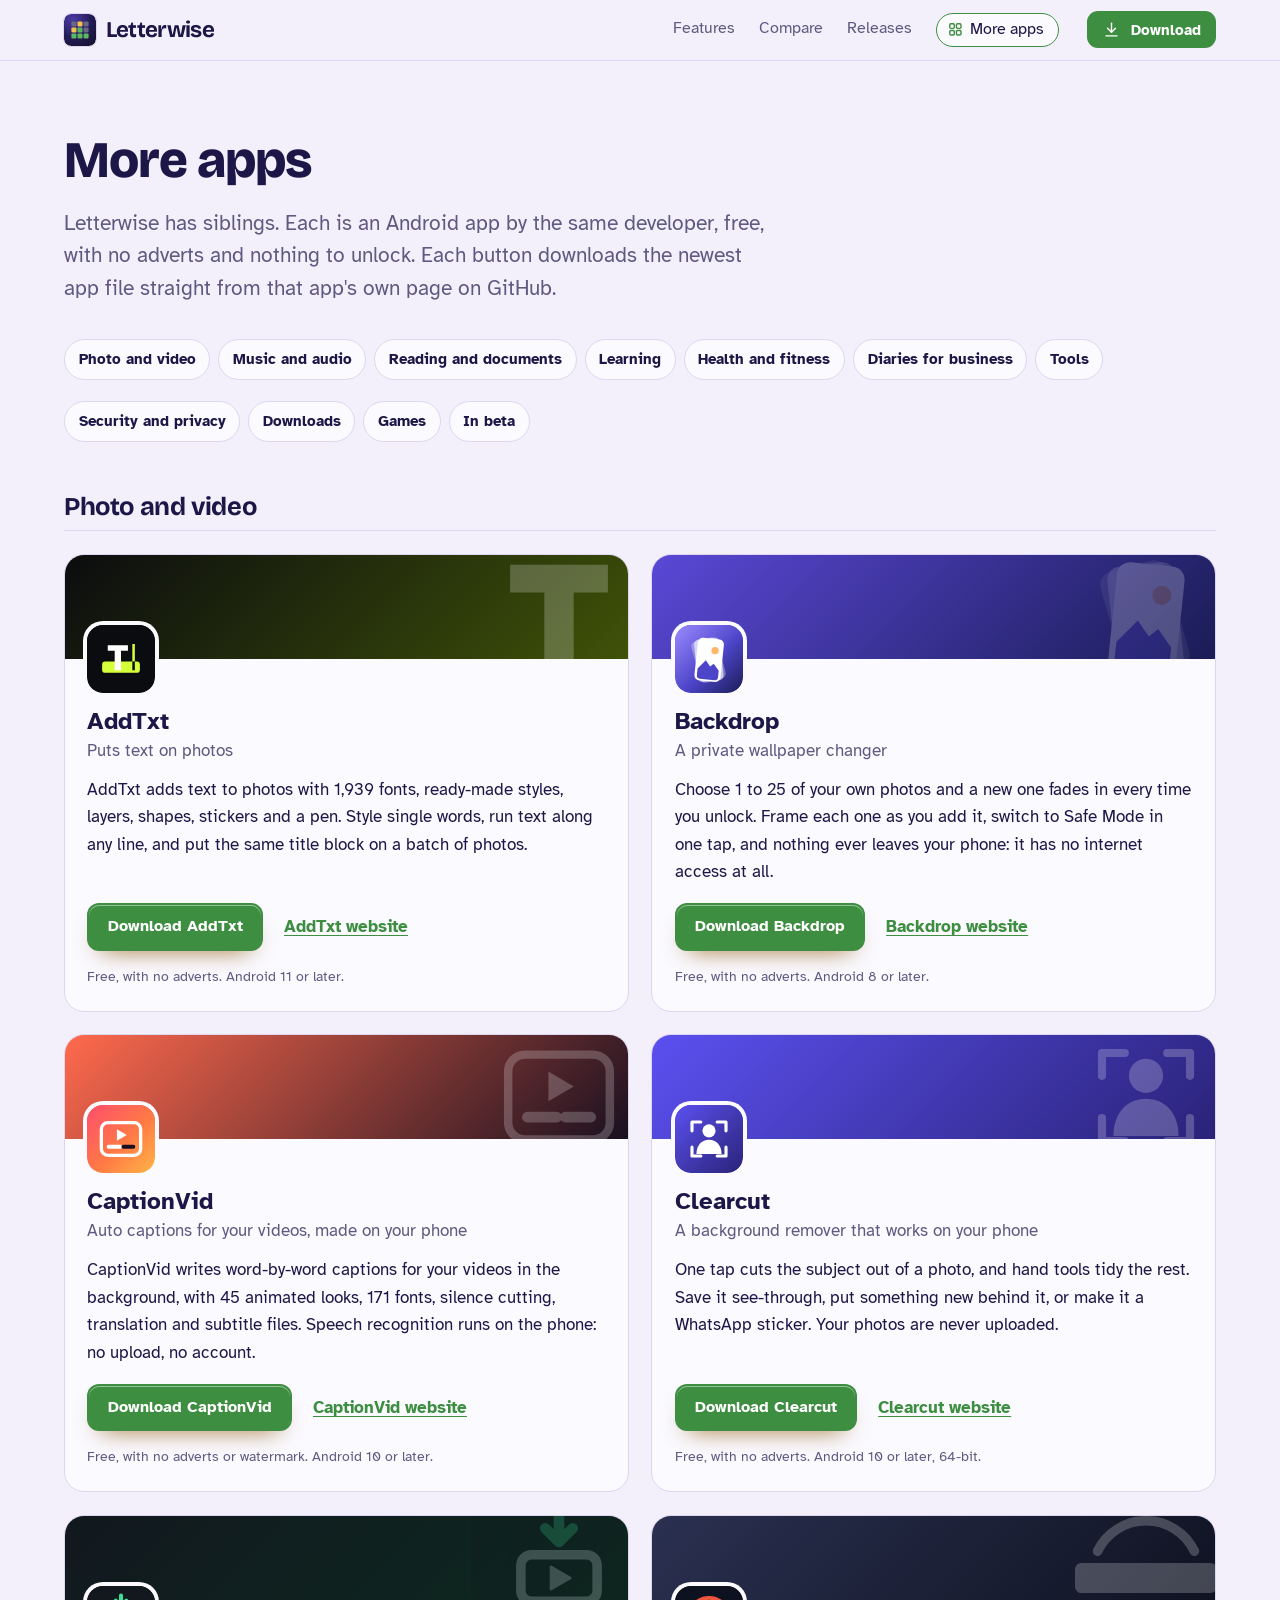
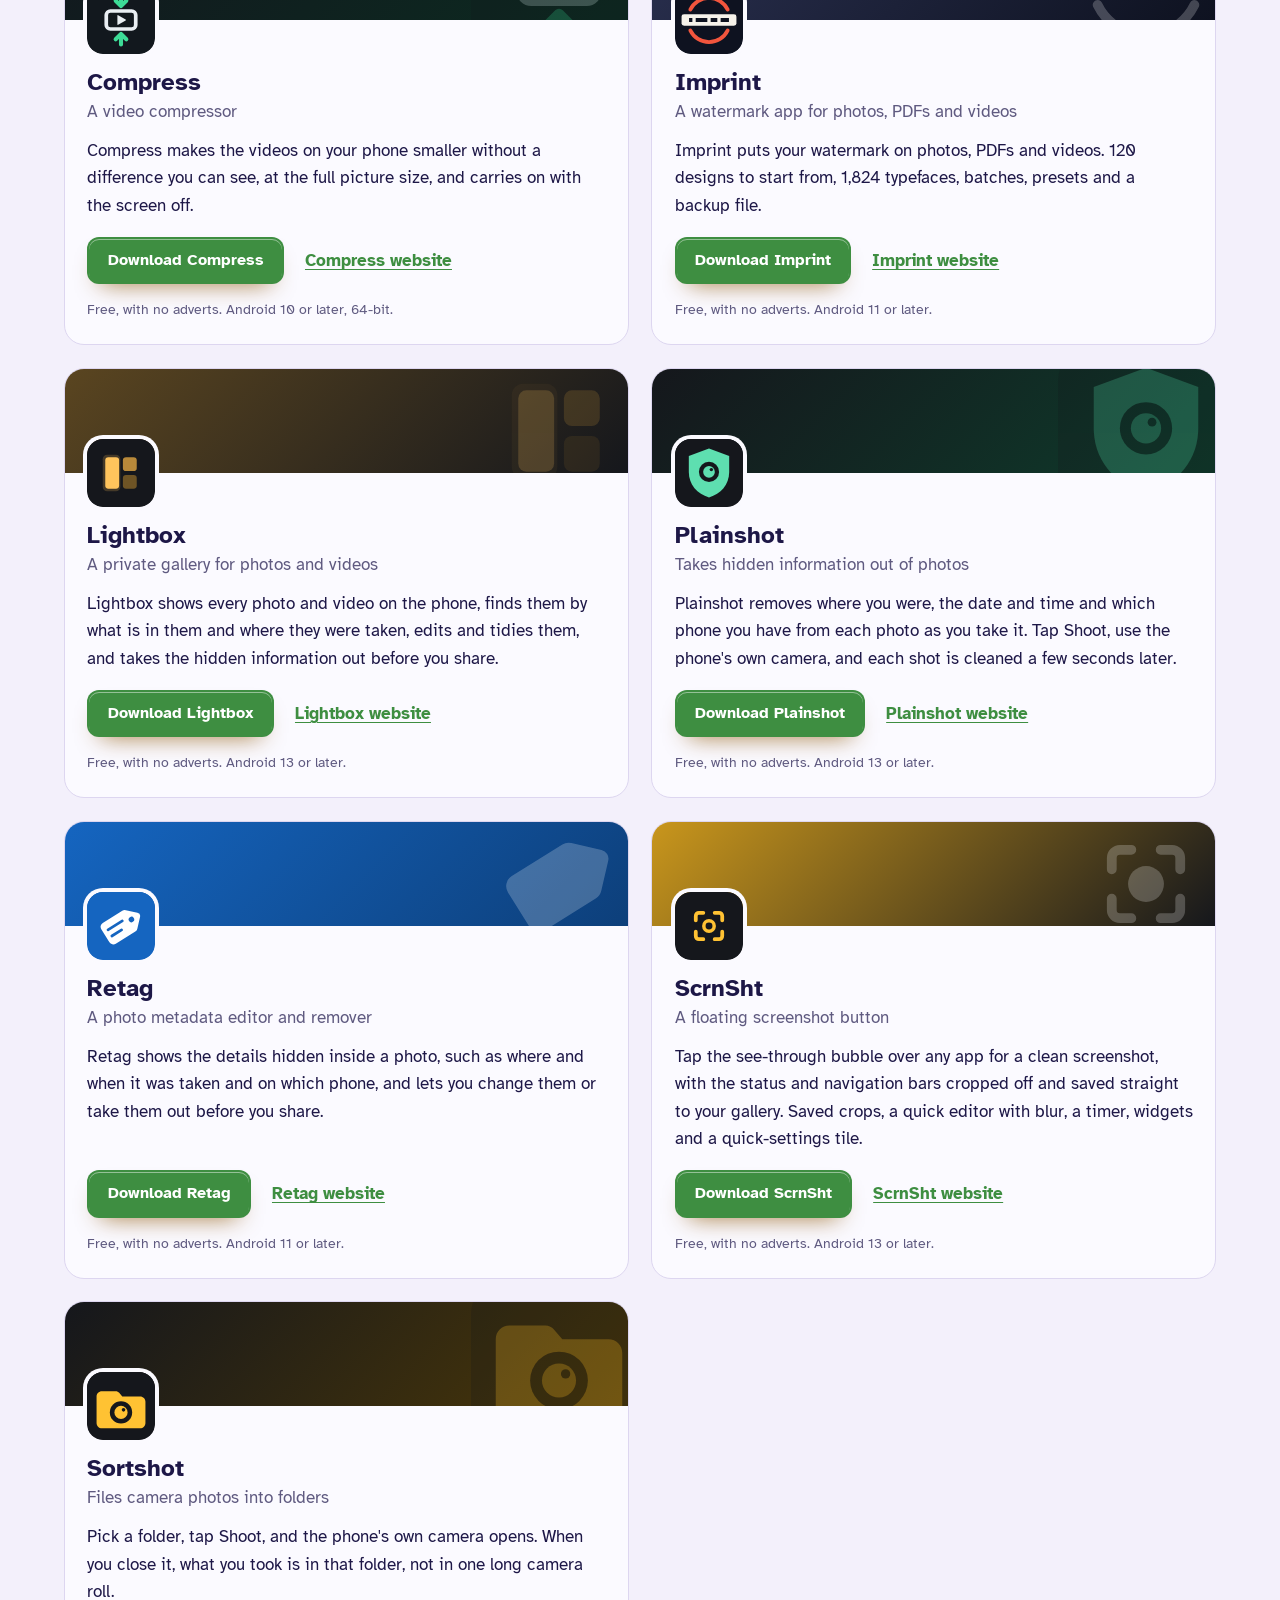
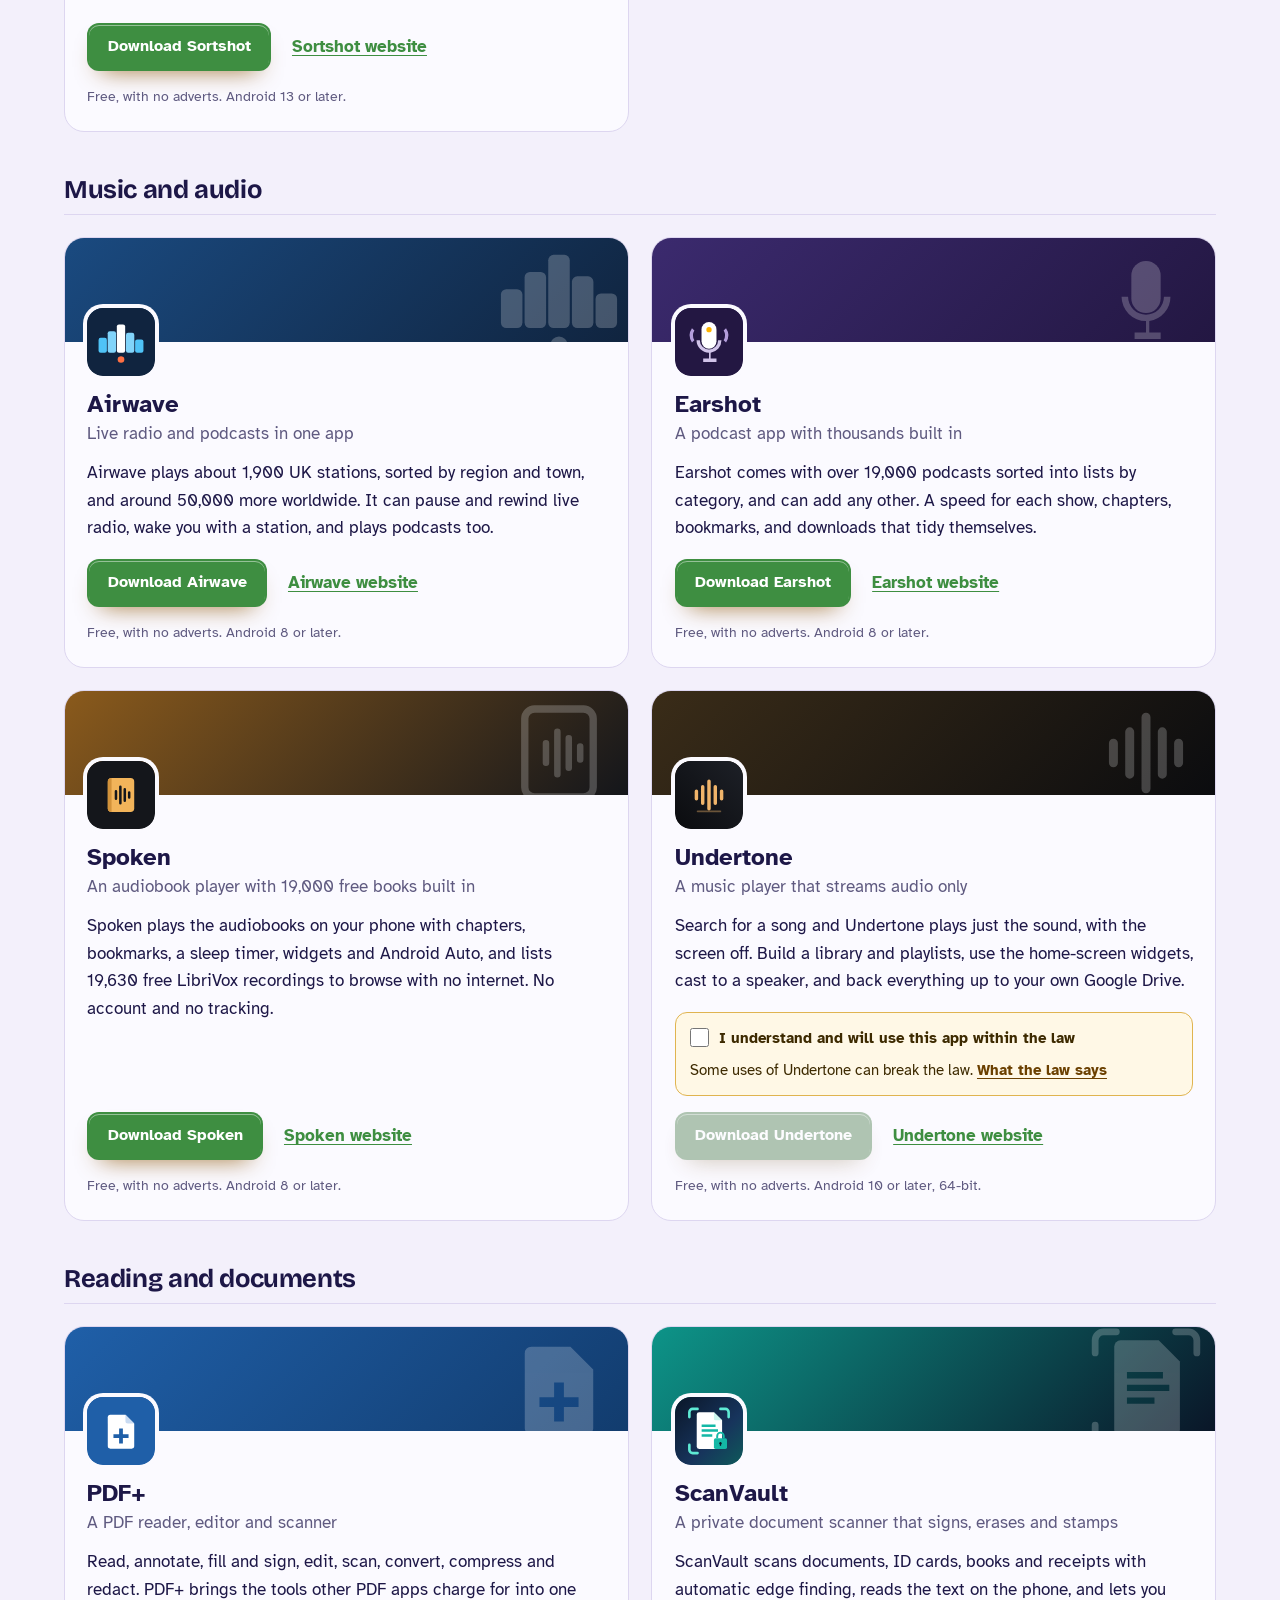
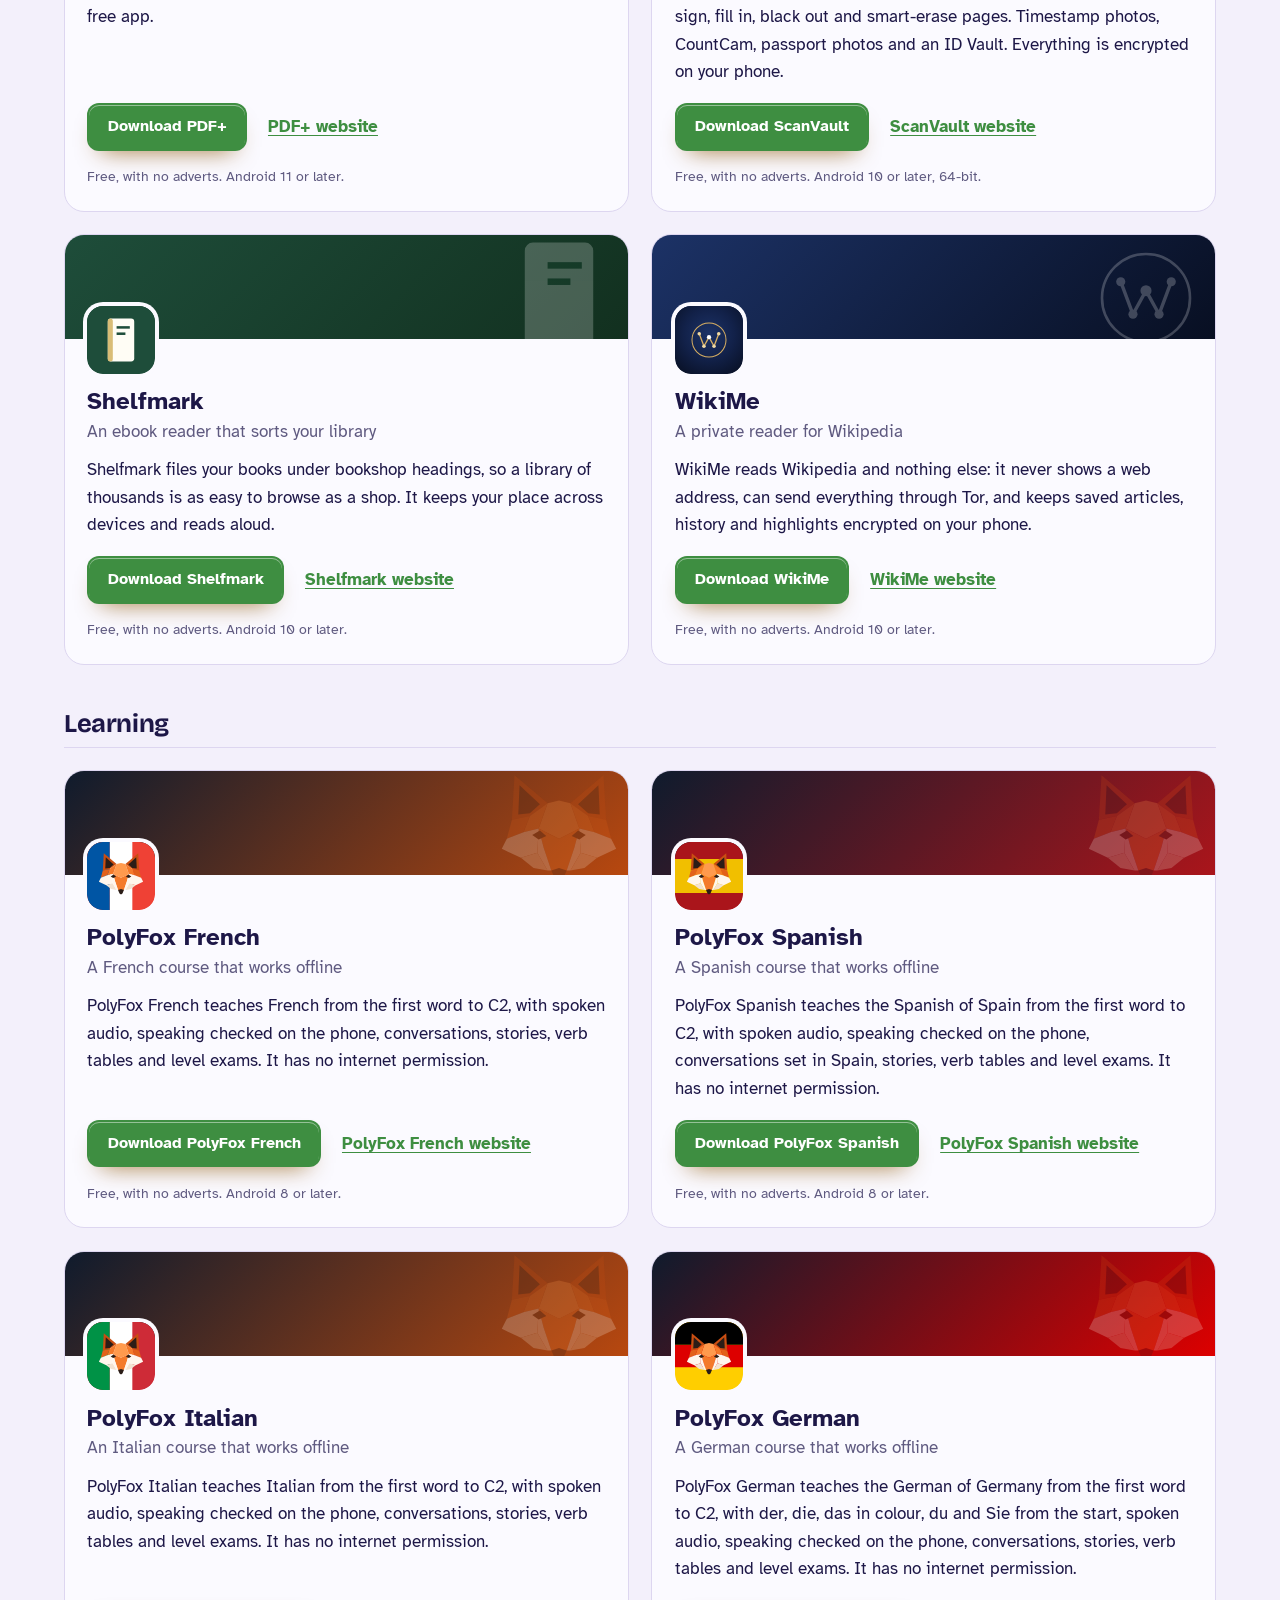
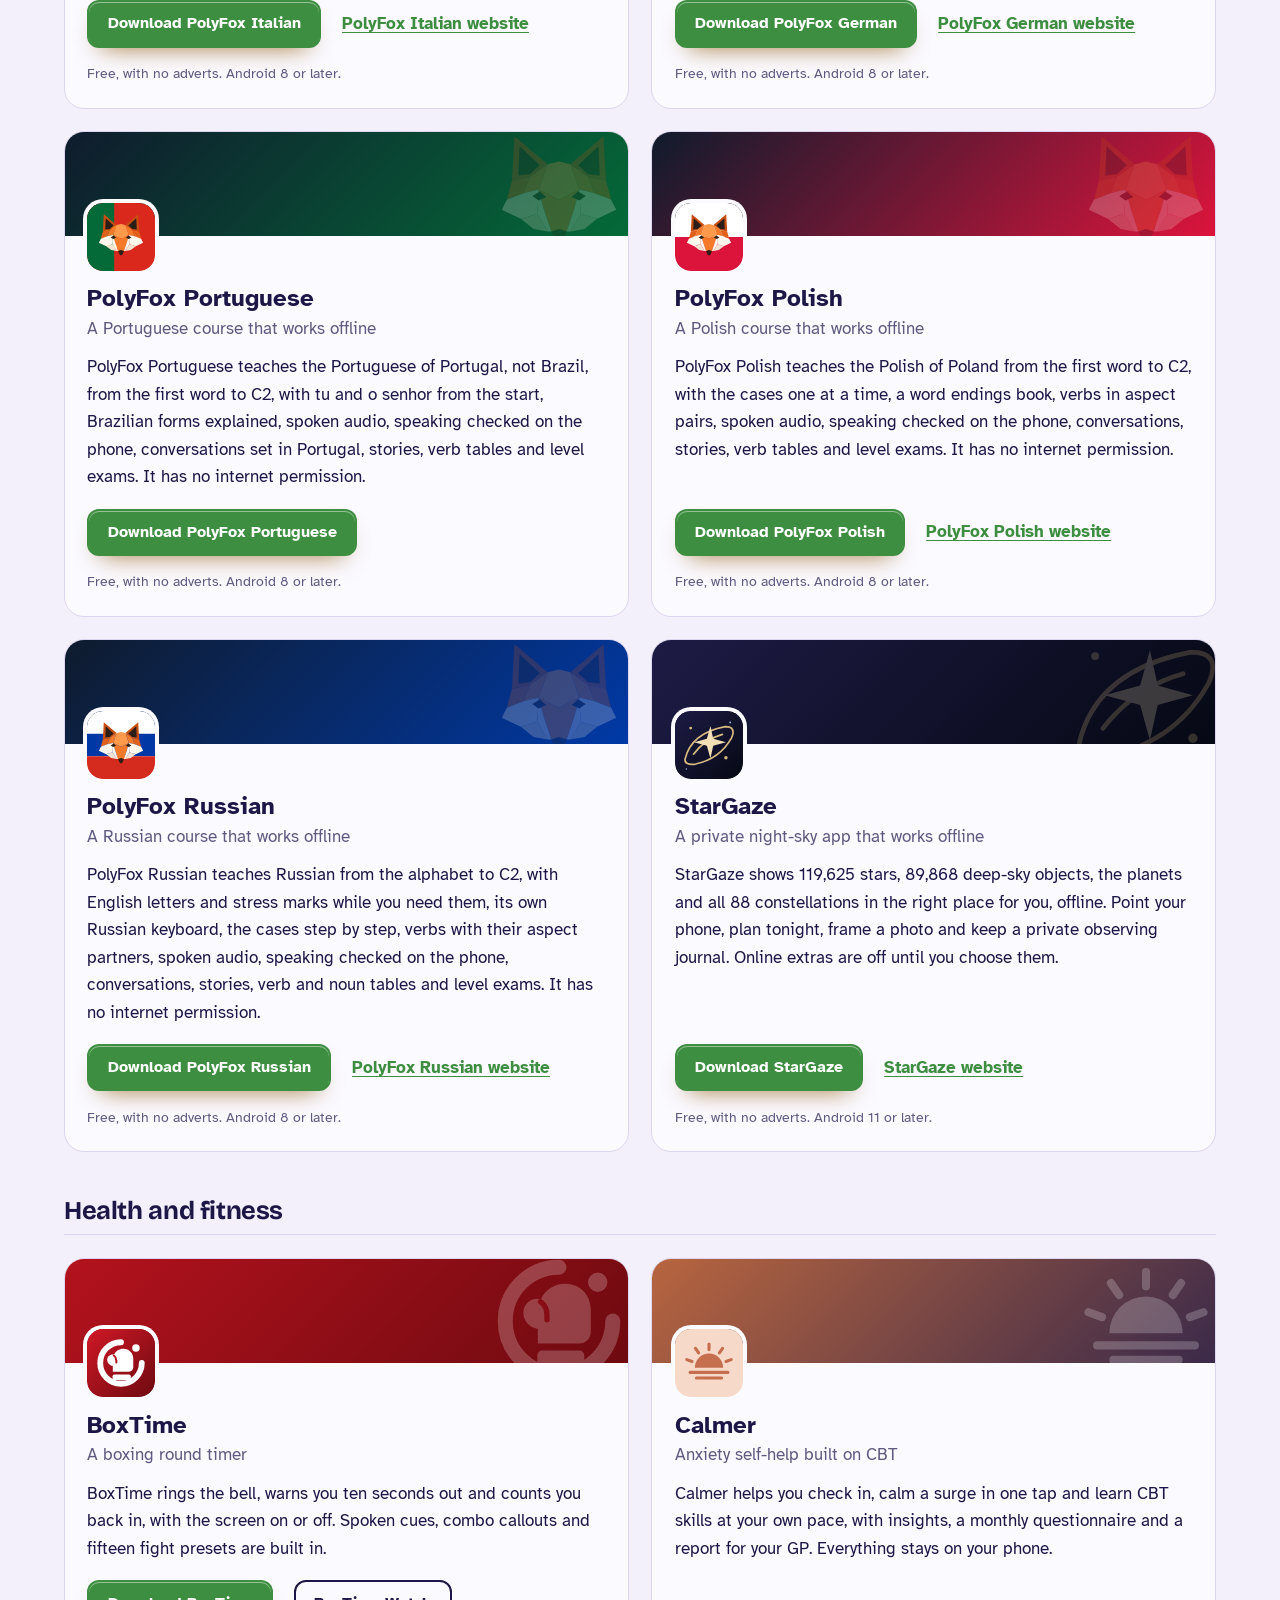
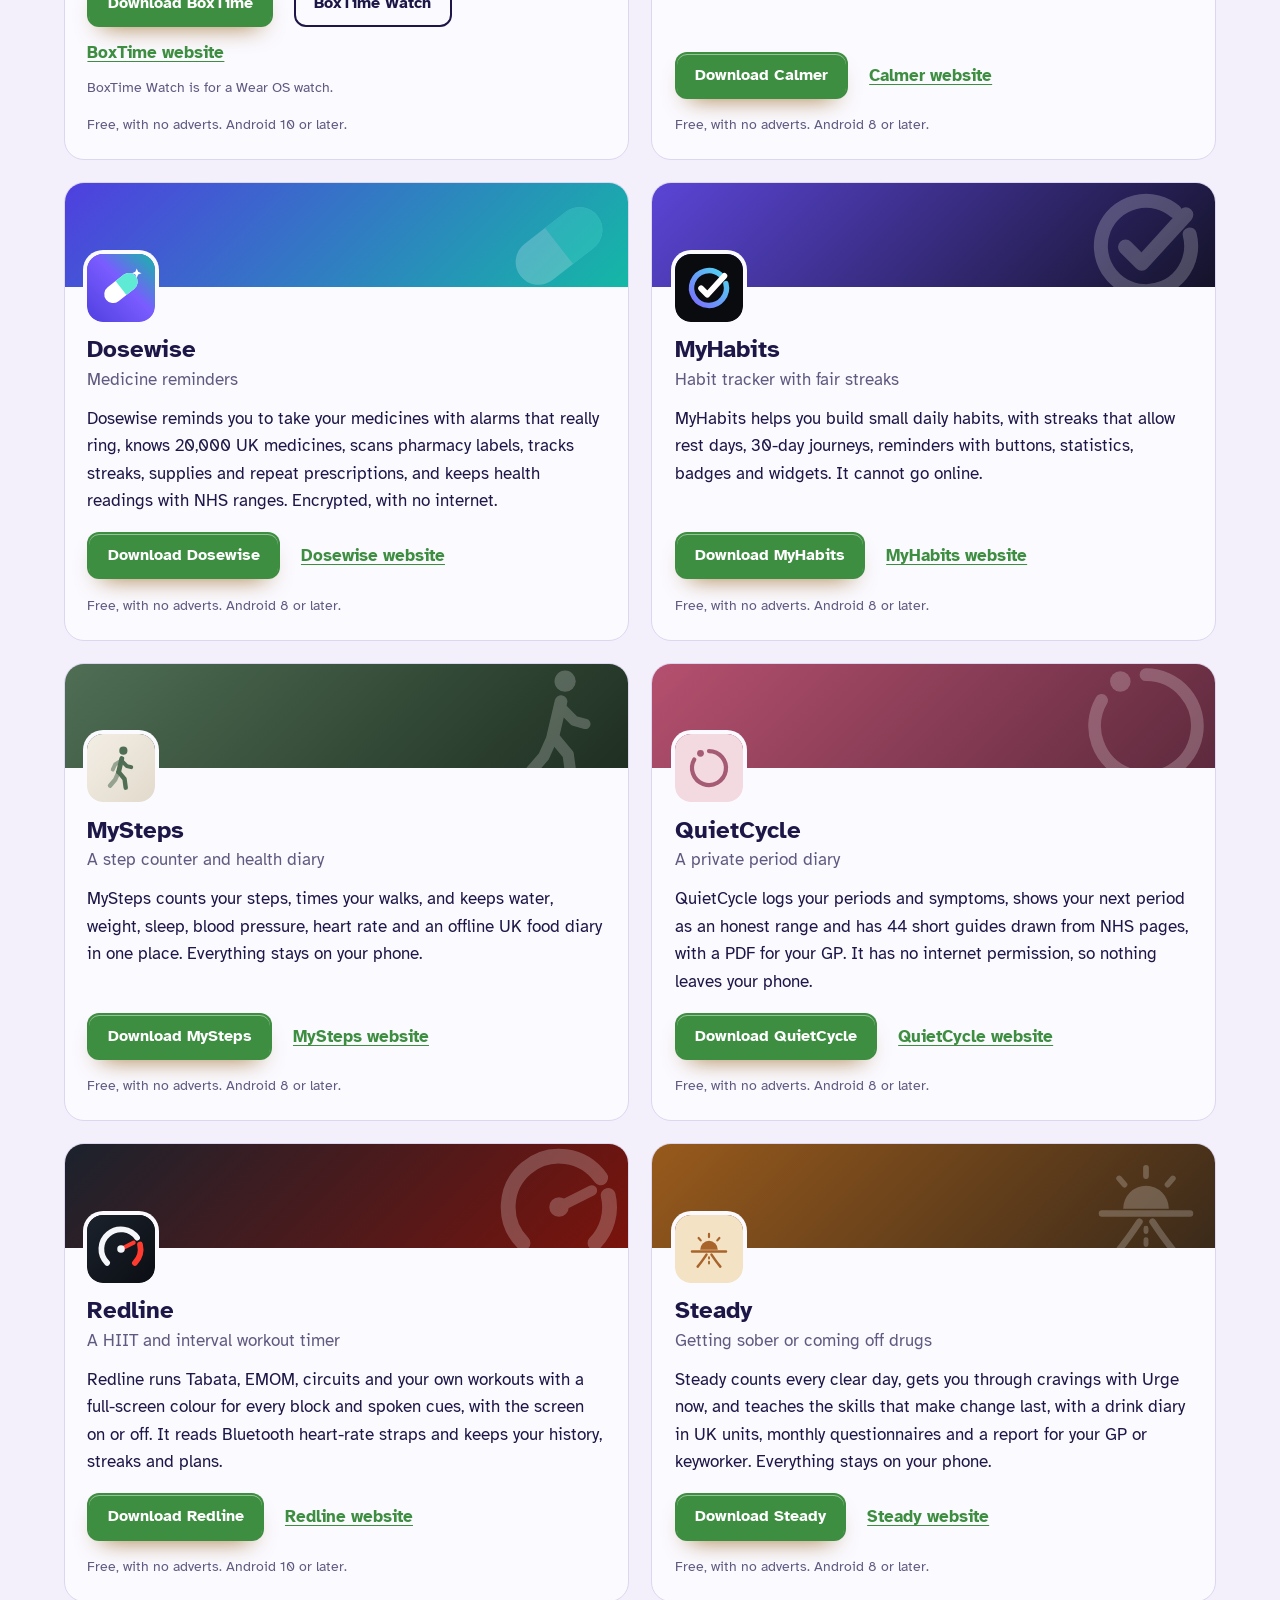
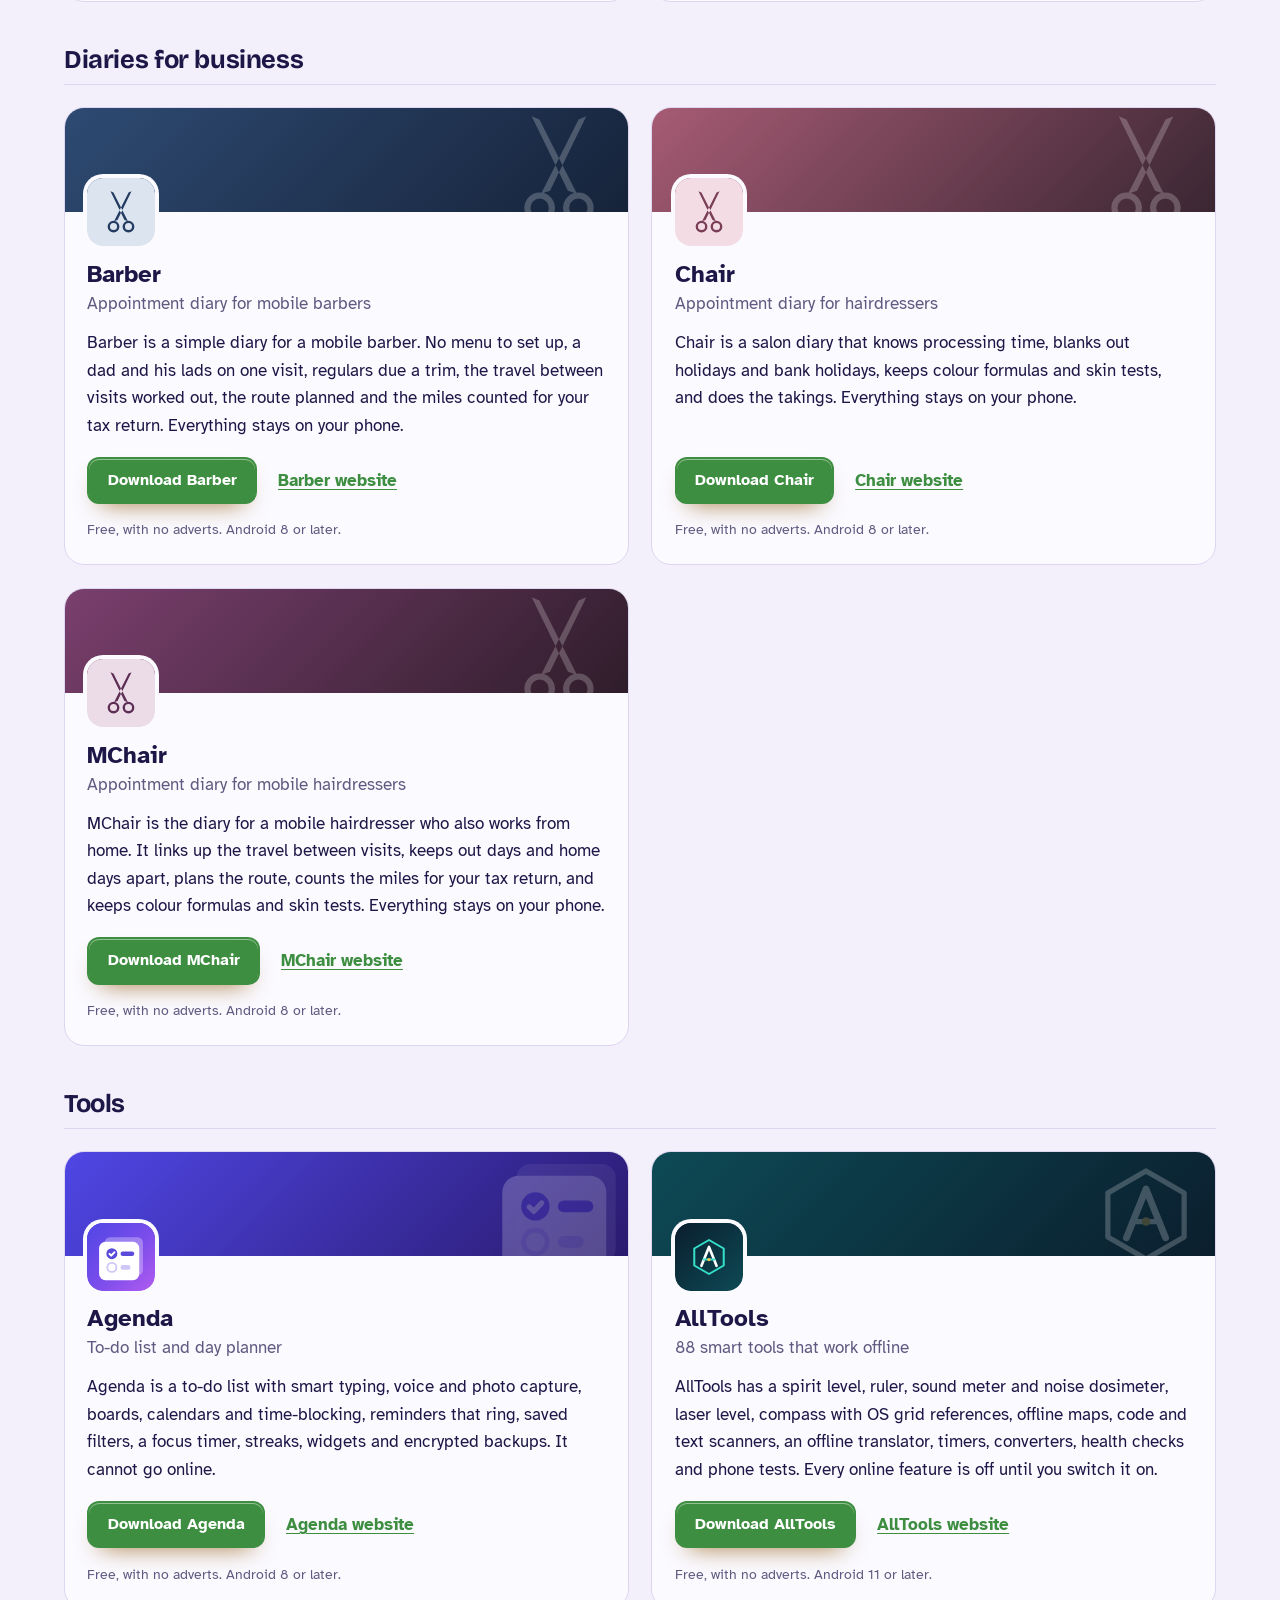
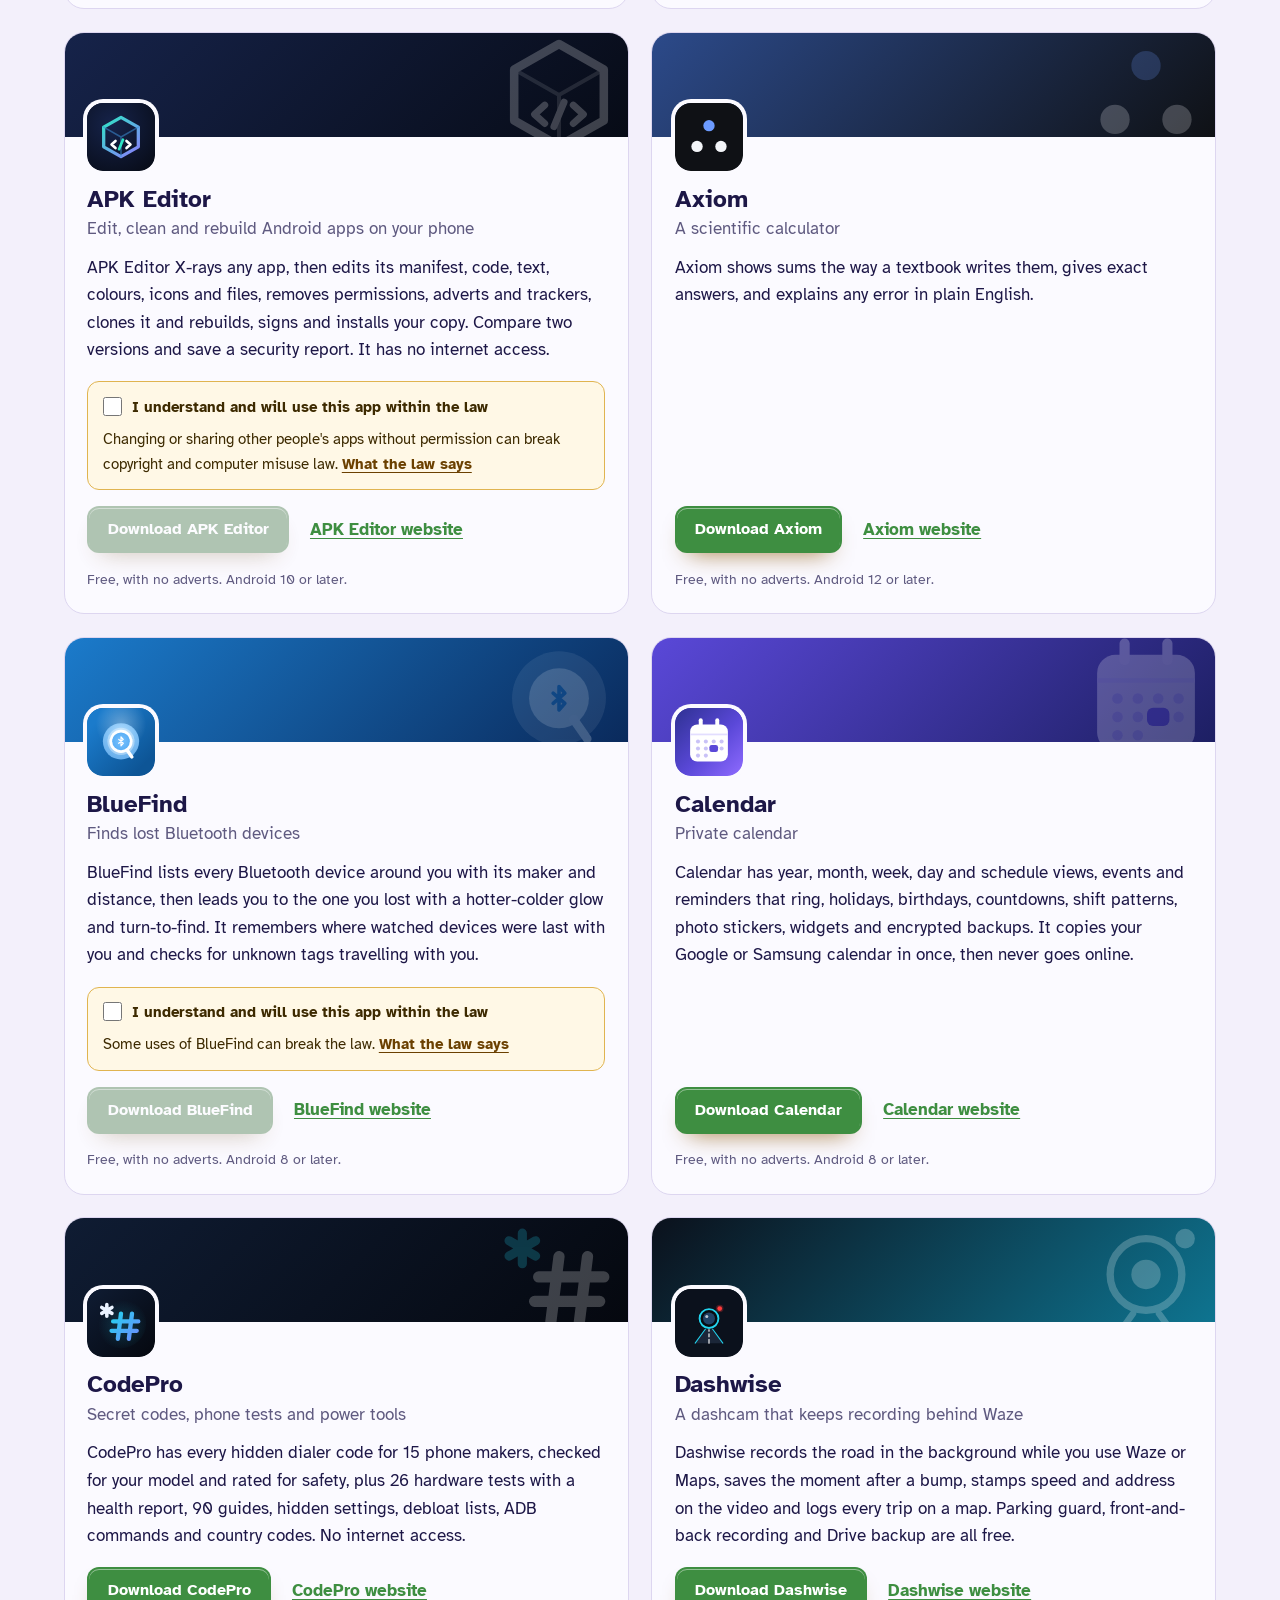
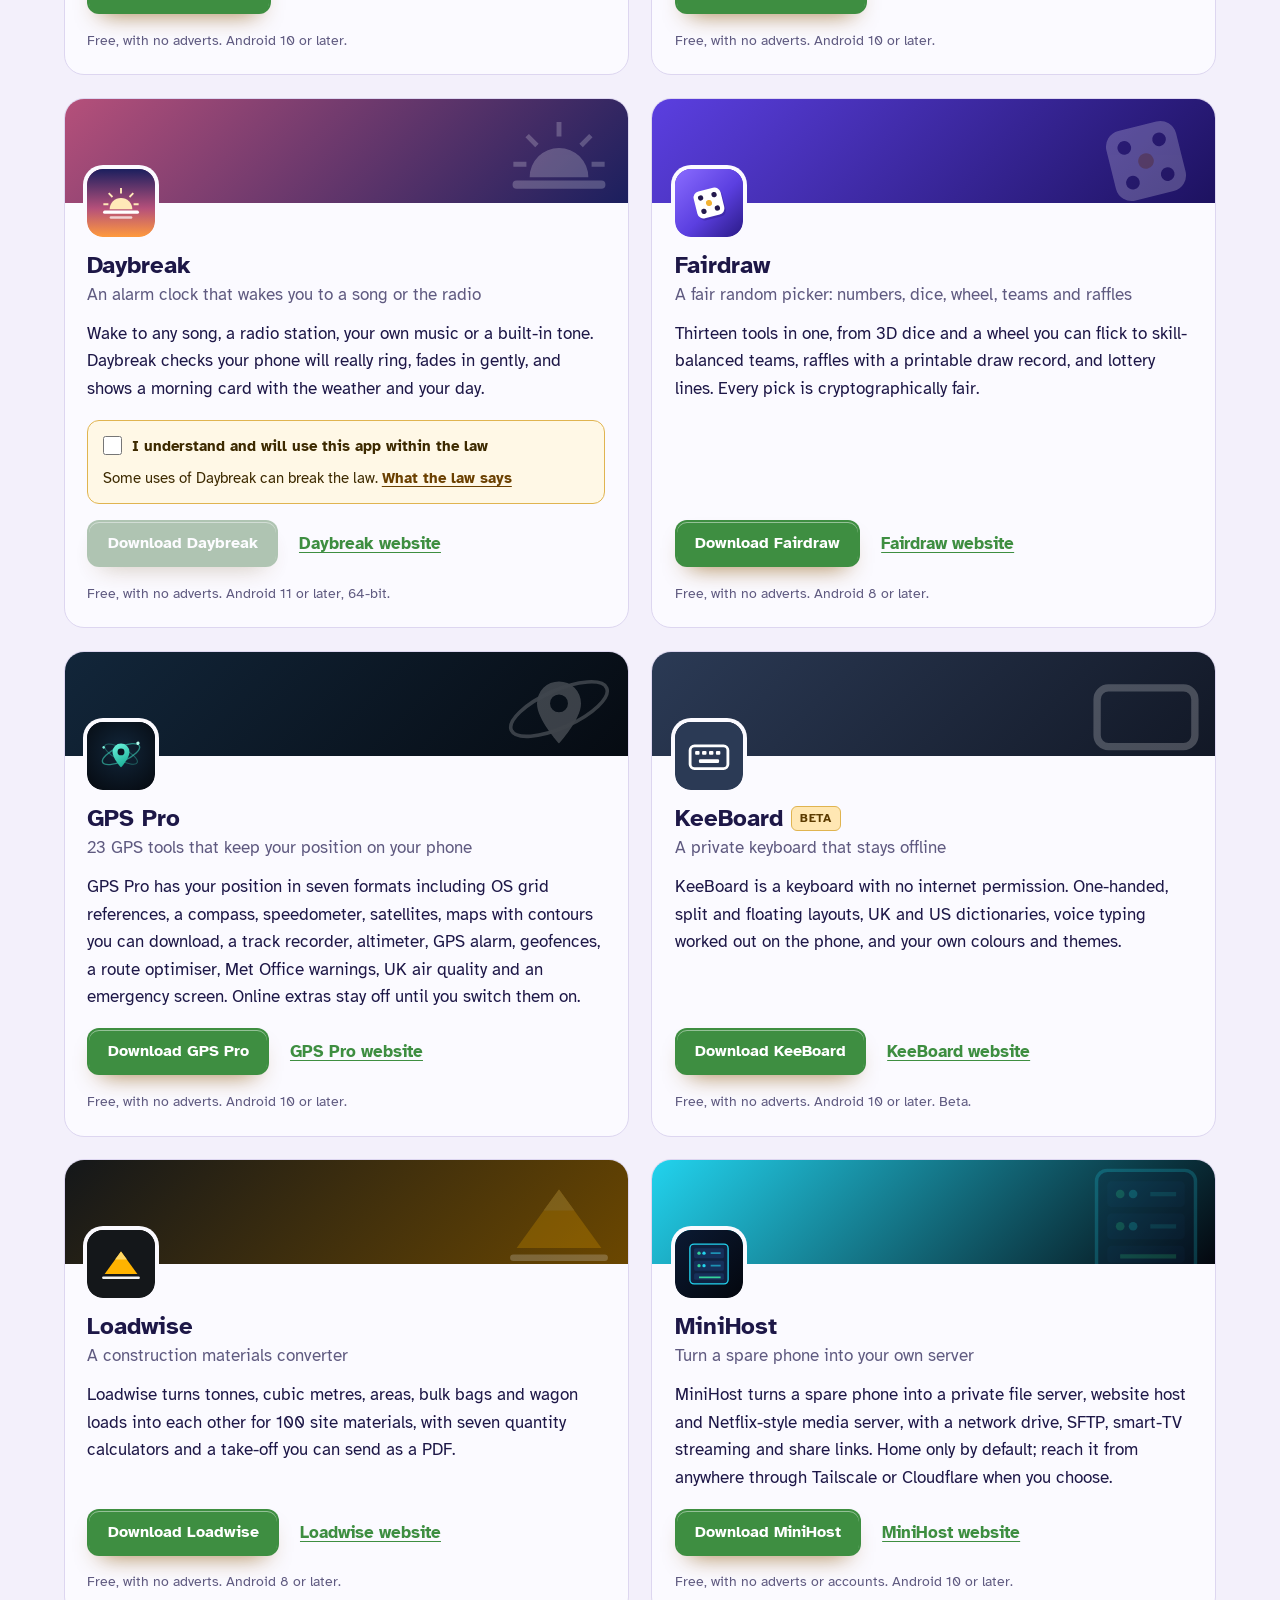
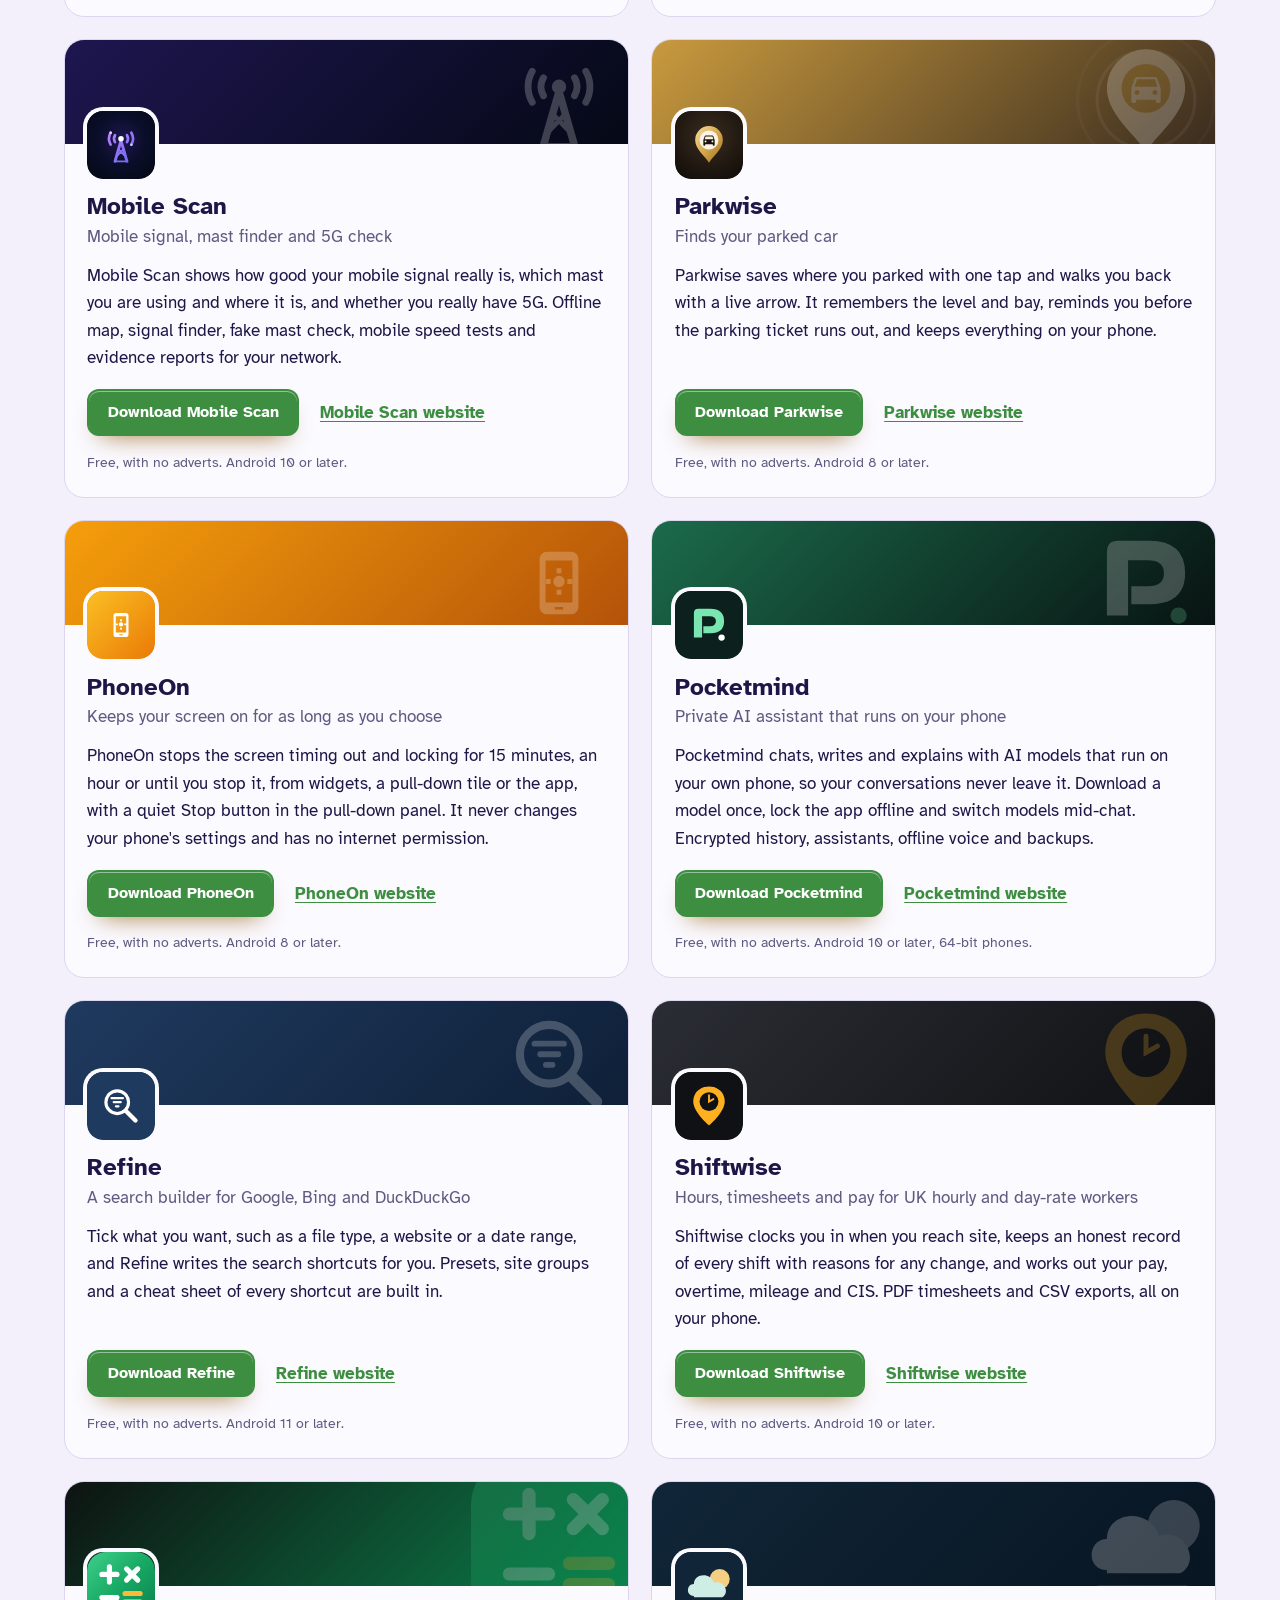
==== commit 45f86aac: "More apps: add APK Editor" ====
--- a/more-apps.html
+++ b/more-apps.html
@@ -4,7 +4,7 @@
 <meta charset="utf-8">
 <meta name="viewport" content="width=device-width, initial-scale=1">
 <title>More free Android apps from the maker of Letterwise</title>
-<meta name="description" content="All 94 free Android apps from the maker of Letterwise, in one list by category, each with its download and a link to its website.">
+<meta name="description" content="All 95 free Android apps from the maker of Letterwise, in one list by category, each with its download and a link to its website.">
 <meta name="author" content="Jonathan Jackson">
 <link rel="canonical" href="https://customgpter.github.io/letterwise/more-apps.html">
 <meta name="theme-color" content="#f3f0fb" media="(prefers-color-scheme: light)">
@@ -12,7 +12,7 @@
 <meta property="og:type" content="website">
 <meta property="og:site_name" content="Letterwise">
 <meta property="og:title" content="More free Android apps from the maker of Letterwise">
-<meta property="og:description" content="All 94 free Android apps from the maker of Letterwise, in one list by category, each with its download and a link to its website.">
+<meta property="og:description" content="All 95 free Android apps from the maker of Letterwise, in one list by category, each with its download and a link to its website.">
 <meta property="og:url" content="https://customgpter.github.io/letterwise/more-apps.html">
 <meta property="og:image" content="https://customgpter.github.io/letterwise/assets/og.png">
 <meta property="og:image:width" content="1200">
@@ -26,7 +26,7 @@
 <link rel="preload" href="./assets/fonts/atkinson-hyperlegible-latin-400-normal.woff2" as="font" type="font/woff2" crossorigin>
 <link rel="stylesheet" href="./assets/site.css?v=1">
 <link rel="stylesheet" href="./assets/house.css?v=1">
-<script type="application/ld+json">{"@context":"https://schema.org","@type":"ItemList","name":"Apps from the maker of Letterwise","url":"https://customgpter.github.io/letterwise/more-apps.html","itemListElement":[{"@type":"ListItem","position":1,"name":"AddTxt","url":"https://customgpter.github.io/addtxt/"},{"@type":"ListItem","position":2,"name":"Backdrop","url":"https://customgpter.github.io/backdrop/"},{"@type":"ListItem","position":3,"name":"CaptionVid","url":"https://customgpter.github.io/captionvid/"},{"@type":"ListItem","position":4,"name":"Clearcut","url":"https://customgpter.github.io/clearcut/"},{"@type":"ListItem","position":5,"name":"Compress","url":"https://customgpter.github.io/compress/"},{"@type":"ListItem","position":6,"name":"Imprint","url":"https://customgpter.github.io/imprint/"},{"@type":"ListItem","position":7,"name":"Lightbox","url":"https://customgpter.github.io/lightbox/"},{"@type":"ListItem","position":8,"name":"Plainshot","url":"https://customgpter.github.io/plainshot/"},{"@type":"ListItem","position":9,"name":"Retag","url":"https://customgpter.github.io/retag/"},{"@type":"ListItem","position":10,"name":"ScrnSht","url":"https://customgpter.github.io/scrnsht/"},{"@type":"ListItem","position":11,"name":"Sortshot","url":"https://customgpter.github.io/sortshot/"},{"@type":"ListItem","position":12,"name":"Airwave","url":"https://customgpter.github.io/airwave/"},{"@type":"ListItem","position":13,"name":"Earshot","url":"https://customgpter.github.io/earshot/"},{"@type":"ListItem","position":14,"name":"Spoken","url":"https://customgpter.github.io/spoken/"},{"@type":"ListItem","position":15,"name":"Undertone","url":"https://customgpter.github.io/undertone/"},{"@type":"ListItem","position":16,"name":"PDF+","url":"https://customgpter.github.io/pdfplus/"},{"@type":"ListItem","position":17,"name":"ScanVault","url":"https://customgpter.github.io/scanvault/"},{"@type":"ListItem","position":18,"name":"Shelfmark","url":"https://customgpter.github.io/shelfmark/"},{"@type":"ListItem","position":19,"name":"WikiMe","url":"https://customgpter.github.io/wikime/"},{"@type":"ListItem","position":20,"name":"PolyFox French","url":"https://customgpter.github.io/polyfox/"},{"@type":"ListItem","position":21,"name":"PolyFox German","url":"https://customgpter.github.io/polyfox-german/"},{"@type":"ListItem","position":22,"name":"PolyFox Polish","url":"https://customgpter.github.io/polyfox-polish/"},{"@type":"ListItem","position":23,"name":"PolyFox Russian","url":"https://customgpter.github.io/polyfox-russian/"},{"@type":"ListItem","position":24,"name":"StarGaze","url":"https://customgpter.github.io/stargaze/"},{"@type":"ListItem","position":25,"name":"BoxTime","url":"https://customgpter.github.io/boxtime/"},{"@type":"ListItem","position":26,"name":"Calmer","url":"https://customgpter.github.io/calmer/"},{"@type":"ListItem","position":27,"name":"Dosewise","url":"https://customgpter.github.io/dosewise/"},{"@type":"ListItem","position":28,"name":"MyHabits","url":"https://customgpter.github.io/myhabits/"},{"@type":"ListItem","position":29,"name":"MySteps","url":"https://customgpter.github.io/mysteps/"},{"@type":"ListItem","position":30,"name":"QuietCycle","url":"https://customgpter.github.io/quietcycle/"},{"@type":"ListItem","position":31,"name":"Redline","url":"https://customgpter.github.io/redline/"},{"@type":"ListItem","position":32,"name":"Steady","url":"https://customgpter.github.io/steady/"},{"@type":"ListItem","position":33,"name":"Barber","url":"https://customgpter.github.io/barber/"},{"@type":"ListItem","position":34,"name":"Chair","url":"https://customgpter.github.io/chair/"},{"@type":"ListItem","position":35,"name":"MChair","url":"https://customgpter.github.io/mchair/"},{"@type":"ListItem","position":36,"name":"Agenda","url":"https://customgpter.github.io/agenda/"},{"@type":"ListItem","position":37,"name":"AllTools","url":"https://customgpter.github.io/alltools/"},{"@type":"ListItem","position":38,"name":"Axiom","url":"https://customgpter.github.io/axiom/"},{"@type":"ListItem","position":39,"name":"BlueFind","url":"https://customgpter.github.io/bluefind/"},{"@type":"ListItem","position":40,"name":"Calendar","url":"https://customgpter.github.io/calendar/"},{"@type":"ListItem","position":41,"name":"CodePro","url":"https://customgpter.github.io/codepro/"},{"@type":"ListItem","position":42,"name":"Dashwise","url":"https://customgpter.github.io/dashwise/"},{"@type":"ListItem","position":43,"name":"Daybreak","url":"https://customgpter.github.io/daybreak/"},{"@type":"ListItem","position":44,"name":"Fairdraw","url":"https://customgpter.github.io/fairdraw/"},{"@type":"ListItem","position":45,"name":"GPS Pro","url":"https://customgpter.github.io/gpspro/"},{"@type":"ListItem","position":46,"name":"KeeBoard","url":"https://customgpter.github.io/keeboard/"},{"@type":"ListItem","position":47,"name":"Loadwise","url":"https://customgpter.github.io/loadwise/"},{"@type":"ListItem","position":48,"name":"MiniHost","url":"https://customgpter.github.io/minihost/"},{"@type":"ListItem","position":49,"name":"Mobile Scan","url":"https://customgpter.github.io/mobilescan/"},{"@type":"ListItem","position":50,"name":"Parkwise","url":"https://customgpter.github.io/parkwise/"},{"@type":"ListItem","position":51,"name":"Pocketmind","url":"https://customgpter.github.io/pocketmind/"},{"@type":"ListItem","position":52,"name":"Refine","url":"https://customgpter.github.io/refine/"},{"@type":"ListItem","position":53,"name":"Shiftwise","url":"https://customgpter.github.io/shiftwise/"},{"@type":"ListItem","position":54,"name":"SimpleCalc","url":"https://customgpter.github.io/simplecalc/"},{"@type":"ListItem","position":55,"name":"Skyline","url":"https://customgpter.github.io/skyline/"},{"@type":"ListItem","position":56,"name":"Slipway","url":"https://customgpter.github.io/slipway/"},{"@type":"ListItem","position":57,"name":"Tagger","url":"https://customgpter.github.io/tagger/"},{"@type":"ListItem","position":58,"name":"TotalClean","url":"https://customgpter.github.io/totalclean/"},{"@type":"ListItem","position":59,"name":"TVLink","url":"https://customgpter.github.io/tvlink/"},{"@type":"ListItem","position":60,"name":"Unbox","url":"https://customgpter.github.io/unbox/"},{"@type":"ListItem","position":61,"name":"WhatsKeep","url":"https://customgpter.github.io/whatskeep/"},{"@type":"ListItem","position":62,"name":"WiFi Scan","url":"https://customgpter.github.io/wifiscan/"},{"@type":"ListItem","position":63,"name":"Auditly","url":"https://customgpter.github.io/auditly/"},{"@type":"ListItem","position":64,"name":"Backchannel","url":"https://customgpter.github.io/backchannel/"},{"@type":"ListItem","position":65,"name":"ENotes","url":"https://customgpter.github.io/enotes/"},{"@type":"ListItem","position":66,"name":"FindMe","url":"https://customgpter.github.io/findme/"},{"@type":"ListItem","position":67,"name":"iLock","url":"https://customgpter.github.io/ilock/"},{"@type":"ListItem","position":68,"name":"ImSafe","url":"https://customgpter.github.io/imsafe/"},{"@type":"ListItem","position":69,"name":"IShred","url":"https://customgpter.github.io/ishred/"},{"@type":"ListItem","position":70,"name":"LockBox","url":"https://customgpter.github.io/lockbox/"},{"@type":"ListItem","position":71,"name":"PassVault","url":"https://customgpter.github.io/passvault/"},{"@type":"ListItem","position":72,"name":"SpyFind","url":"https://customgpter.github.io/spyfind/"},{"@type":"ListItem","position":73,"name":"TextWipe","url":"https://customgpter.github.io/textwipe/"},{"@type":"ListItem","position":74,"name":"Tracewire","url":"https://customgpter.github.io/tracewire/"},{"@type":"ListItem","position":75,"name":"Vigil","url":"https://customgpter.github.io/vigil/"},{"@type":"ListItem","position":76,"name":"Grab","url":"https://customgpter.github.io/grab/"},{"@type":"ListItem","position":77,"name":"Swarm","url":"https://customgpter.github.io/swarm/"},{"@type":"ListItem","position":78,"name":"Plane Games","url":"https://customgpter.github.io/plane-games/"},{"@type":"ListItem","position":79,"name":"Ninefold","url":"https://customgpter.github.io/ninefold/"},{"@type":"ListItem","position":80,"name":"Cubewise","url":"https://customgpter.github.io/cubewise/"},{"@type":"ListItem","position":81,"name":"Tilewise","url":"https://customgpter.github.io/tilewise/"},{"@type":"ListItem","position":82,"name":"Letterwise","url":"https://customgpter.github.io/letterwise/"},{"@type":"ListItem","position":83,"name":"Kingside","url":"https://customgpter.github.io/kingside/"},{"@type":"ListItem","position":84,"name":"Deckhand","url":"https://customgpter.github.io/deckhand/"},{"@type":"ListItem","position":85,"name":"SNESForge","url":"https://customgpter.github.io/snesforge/"},{"@type":"ListItem","position":86,"name":"Fame Boy","url":"https://customgpter.github.io/fameboy/"},{"@type":"ListItem","position":87,"name":"PSPPro","url":"https://customgpter.github.io/psppro/"},{"@type":"ListItem","position":88,"name":"MegaGen","url":"https://customgpter.github.io/megagen/"},{"@type":"ListItem","position":89,"name":"QVR","url":"https://customgpter.github.io/qvr/"},{"@type":"ListItem","position":90,"name":"QVR Watch","url":"https://customgpter.github.io/qvr-watch/"},{"@type":"ListItem","position":91,"name":"QVRLite","url":"https://customgpter.github.io/qvrlite/"},{"@type":"ListItem","position":92,"name":"Onionz","url":"https://customgpter.github.io/onionz/"},{"@type":"ListItem","position":93,"name":"OnionzWeb","url":"https://customgpter.github.io/onionzweb/"}]}</script>
+<script type="application/ld+json">{"@context":"https://schema.org","@type":"ItemList","name":"Apps from the maker of Letterwise","url":"https://customgpter.github.io/letterwise/more-apps.html","itemListElement":[{"@type":"ListItem","position":1,"name":"AddTxt","url":"https://customgpter.github.io/addtxt/"},{"@type":"ListItem","position":2,"name":"Backdrop","url":"https://customgpter.github.io/backdrop/"},{"@type":"ListItem","position":3,"name":"CaptionVid","url":"https://customgpter.github.io/captionvid/"},{"@type":"ListItem","position":4,"name":"Clearcut","url":"https://customgpter.github.io/clearcut/"},{"@type":"ListItem","position":5,"name":"Compress","url":"https://customgpter.github.io/compress/"},{"@type":"ListItem","position":6,"name":"Imprint","url":"https://customgpter.github.io/imprint/"},{"@type":"ListItem","position":7,"name":"Lightbox","url":"https://customgpter.github.io/lightbox/"},{"@type":"ListItem","position":8,"name":"Plainshot","url":"https://customgpter.github.io/plainshot/"},{"@type":"ListItem","position":9,"name":"Retag","url":"https://customgpter.github.io/retag/"},{"@type":"ListItem","position":10,"name":"ScrnSht","url":"https://customgpter.github.io/scrnsht/"},{"@type":"ListItem","position":11,"name":"Sortshot","url":"https://customgpter.github.io/sortshot/"},{"@type":"ListItem","position":12,"name":"Airwave","url":"https://customgpter.github.io/airwave/"},{"@type":"ListItem","position":13,"name":"Earshot","url":"https://customgpter.github.io/earshot/"},{"@type":"ListItem","position":14,"name":"Spoken","url":"https://customgpter.github.io/spoken/"},{"@type":"ListItem","position":15,"name":"Undertone","url":"https://customgpter.github.io/undertone/"},{"@type":"ListItem","position":16,"name":"PDF+","url":"https://customgpter.github.io/pdfplus/"},{"@type":"ListItem","position":17,"name":"ScanVault","url":"https://customgpter.github.io/scanvault/"},{"@type":"ListItem","position":18,"name":"Shelfmark","url":"https://customgpter.github.io/shelfmark/"},{"@type":"ListItem","position":19,"name":"WikiMe","url":"https://customgpter.github.io/wikime/"},{"@type":"ListItem","position":20,"name":"PolyFox French","url":"https://customgpter.github.io/polyfox/"},{"@type":"ListItem","position":21,"name":"PolyFox German","url":"https://customgpter.github.io/polyfox-german/"},{"@type":"ListItem","position":22,"name":"PolyFox Polish","url":"https://customgpter.github.io/polyfox-polish/"},{"@type":"ListItem","position":23,"name":"PolyFox Russian","url":"https://customgpter.github.io/polyfox-russian/"},{"@type":"ListItem","position":24,"name":"StarGaze","url":"https://customgpter.github.io/stargaze/"},{"@type":"ListItem","position":25,"name":"BoxTime","url":"https://customgpter.github.io/boxtime/"},{"@type":"ListItem","position":26,"name":"Calmer","url":"https://customgpter.github.io/calmer/"},{"@type":"ListItem","position":27,"name":"Dosewise","url":"https://customgpter.github.io/dosewise/"},{"@type":"ListItem","position":28,"name":"MyHabits","url":"https://customgpter.github.io/myhabits/"},{"@type":"ListItem","position":29,"name":"MySteps","url":"https://customgpter.github.io/mysteps/"},{"@type":"ListItem","position":30,"name":"QuietCycle","url":"https://customgpter.github.io/quietcycle/"},{"@type":"ListItem","position":31,"name":"Redline","url":"https://customgpter.github.io/redline/"},{"@type":"ListItem","position":32,"name":"Steady","url":"https://customgpter.github.io/steady/"},{"@type":"ListItem","position":33,"name":"Barber","url":"https://customgpter.github.io/barber/"},{"@type":"ListItem","position":34,"name":"Chair","url":"https://customgpter.github.io/chair/"},{"@type":"ListItem","position":35,"name":"MChair","url":"https://customgpter.github.io/mchair/"},{"@type":"ListItem","position":36,"name":"Agenda","url":"https://customgpter.github.io/agenda/"},{"@type":"ListItem","position":37,"name":"AllTools","url":"https://customgpter.github.io/alltools/"},{"@type":"ListItem","position":38,"name":"APK Editor","url":"https://customgpter.github.io/apkeditor/"},{"@type":"ListItem","position":39,"name":"Axiom","url":"https://customgpter.github.io/axiom/"},{"@type":"ListItem","position":40,"name":"BlueFind","url":"https://customgpter.github.io/bluefind/"},{"@type":"ListItem","position":41,"name":"Calendar","url":"https://customgpter.github.io/calendar/"},{"@type":"ListItem","position":42,"name":"CodePro","url":"https://customgpter.github.io/codepro/"},{"@type":"ListItem","position":43,"name":"Dashwise","url":"https://customgpter.github.io/dashwise/"},{"@type":"ListItem","position":44,"name":"Daybreak","url":"https://customgpter.github.io/daybreak/"},{"@type":"ListItem","position":45,"name":"Fairdraw","url":"https://customgpter.github.io/fairdraw/"},{"@type":"ListItem","position":46,"name":"GPS Pro","url":"https://customgpter.github.io/gpspro/"},{"@type":"ListItem","position":47,"name":"KeeBoard","url":"https://customgpter.github.io/keeboard/"},{"@type":"ListItem","position":48,"name":"Loadwise","url":"https://customgpter.github.io/loadwise/"},{"@type":"ListItem","position":49,"name":"MiniHost","url":"https://customgpter.github.io/minihost/"},{"@type":"ListItem","position":50,"name":"Mobile Scan","url":"https://customgpter.github.io/mobilescan/"},{"@type":"ListItem","position":51,"name":"Parkwise","url":"https://customgpter.github.io/parkwise/"},{"@type":"ListItem","position":52,"name":"Pocketmind","url":"https://customgpter.github.io/pocketmind/"},{"@type":"ListItem","position":53,"name":"Refine","url":"https://customgpter.github.io/refine/"},{"@type":"ListItem","position":54,"name":"Shiftwise","url":"https://customgpter.github.io/shiftwise/"},{"@type":"ListItem","position":55,"name":"SimpleCalc","url":"https://customgpter.github.io/simplecalc/"},{"@type":"ListItem","position":56,"name":"Skyline","url":"https://customgpter.github.io/skyline/"},{"@type":"ListItem","position":57,"name":"Slipway","url":"https://customgpter.github.io/slipway/"},{"@type":"ListItem","position":58,"name":"Tagger","url":"https://customgpter.github.io/tagger/"},{"@type":"ListItem","position":59,"name":"TotalClean","url":"https://customgpter.github.io/totalclean/"},{"@type":"ListItem","position":60,"name":"TVLink","url":"https://customgpter.github.io/tvlink/"},{"@type":"ListItem","position":61,"name":"Unbox","url":"https://customgpter.github.io/unbox/"},{"@type":"ListItem","position":62,"name":"WhatsKeep","url":"https://customgpter.github.io/whatskeep/"},{"@type":"ListItem","position":63,"name":"WiFi Scan","url":"https://customgpter.github.io/wifiscan/"},{"@type":"ListItem","position":64,"name":"Auditly","url":"https://customgpter.github.io/auditly/"},{"@type":"ListItem","position":65,"name":"Backchannel","url":"https://customgpter.github.io/backchannel/"},{"@type":"ListItem","position":66,"name":"ENotes","url":"https://customgpter.github.io/enotes/"},{"@type":"ListItem","position":67,"name":"FindMe","url":"https://customgpter.github.io/findme/"},{"@type":"ListItem","position":68,"name":"iLock","url":"https://customgpter.github.io/ilock/"},{"@type":"ListItem","position":69,"name":"ImSafe","url":"https://customgpter.github.io/imsafe/"},{"@type":"ListItem","position":70,"name":"IShred","url":"https://customgpter.github.io/ishred/"},{"@type":"ListItem","position":71,"name":"LockBox","url":"https://customgpter.github.io/lockbox/"},{"@type":"ListItem","position":72,"name":"PassVault","url":"https://customgpter.github.io/passvault/"},{"@type":"ListItem","position":73,"name":"SpyFind","url":"https://customgpter.github.io/spyfind/"},{"@type":"ListItem","position":74,"name":"TextWipe","url":"https://customgpter.github.io/textwipe/"},{"@type":"ListItem","position":75,"name":"Tracewire","url":"https://customgpter.github.io/tracewire/"},{"@type":"ListItem","position":76,"name":"Vigil","url":"https://customgpter.github.io/vigil/"},{"@type":"ListItem","position":77,"name":"Grab","url":"https://customgpter.github.io/grab/"},{"@type":"ListItem","position":78,"name":"Swarm","url":"https://customgpter.github.io/swarm/"},{"@type":"ListItem","position":79,"name":"Plane Games","url":"https://customgpter.github.io/plane-games/"},{"@type":"ListItem","position":80,"name":"Ninefold","url":"https://customgpter.github.io/ninefold/"},{"@type":"ListItem","position":81,"name":"Cubewise","url":"https://customgpter.github.io/cubewise/"},{"@type":"ListItem","position":82,"name":"Tilewise","url":"https://customgpter.github.io/tilewise/"},{"@type":"ListItem","position":83,"name":"Letterwise","url":"https://customgpter.github.io/letterwise/"},{"@type":"ListItem","position":84,"name":"Kingside","url":"https://customgpter.github.io/kingside/"},{"@type":"ListItem","position":85,"name":"Deckhand","url":"https://customgpter.github.io/deckhand/"},{"@type":"ListItem","position":86,"name":"SNESForge","url":"https://customgpter.github.io/snesforge/"},{"@type":"ListItem","position":87,"name":"Fame Boy","url":"https://customgpter.github.io/fameboy/"},{"@type":"ListItem","position":88,"name":"PSPPro","url":"https://customgpter.github.io/psppro/"},{"@type":"ListItem","position":89,"name":"MegaGen","url":"https://customgpter.github.io/megagen/"},{"@type":"ListItem","position":90,"name":"QVR","url":"https://customgpter.github.io/qvr/"},{"@type":"ListItem","position":91,"name":"QVR Watch","url":"https://customgpter.github.io/qvr-watch/"},{"@type":"ListItem","position":92,"name":"QVRLite","url":"https://customgpter.github.io/qvrlite/"},{"@type":"ListItem","position":93,"name":"Onionz","url":"https://customgpter.github.io/onionz/"},{"@type":"ListItem","position":94,"name":"OnionzWeb","url":"https://customgpter.github.io/onionzweb/"}]}</script>
 <link rel="stylesheet" href="./assets/apps-list.css?v=1">
 <script src="./assets/apps-list.js?v=1" defer></script>
 </head>
@@ -86,7 +86,7 @@
 <li class="mapp" style="--b:#7a3f6e;--b2:#2f1d2b"><div class="mapp-cover" aria-hidden="true"><svg viewBox="0 0 108 108"><g transform="translate(54 54) scale(1.25) translate(-54 -52)"><path fill="#fff" fill-rule="evenodd" d="M37 70.5a7.5 7.5 0 1 0 15 0a7.5 7.5 0 1 0-15 0zM40 70.5a4.5 4.5 0 1 0 9 0a4.5 4.5 0 1 0-9 0zM56 70.5a7.5 7.5 0 1 0 15 0a7.5 7.5 0 1 0-15 0zM59 70.5a4.5 4.5 0 1 0 9 0a4.5 4.5 0 1 0-9 0z"/><path fill="#fff" d="M45.2 63.6 49.6 62.2 67.4 25.6 63.6 27.2zM62.8 63.6 58.4 62.2 40.6 25.6 44.4 27.2z"/><circle cx="54" cy="49.8" r="1.8" fill="none"/></g></svg></div><div class="mapp-body"><svg class="mapp-icon" viewBox="0 0 108 108" aria-hidden="true"><rect width="108" height="108" rx="24" fill="#EBDCE8"/><g transform="translate(54 54) scale(1.25) translate(-54 -52)"><path fill="#5E2F55" fill-rule="evenodd" d="M37 70.5a7.5 7.5 0 1 0 15 0a7.5 7.5 0 1 0-15 0zM40 70.5a4.5 4.5 0 1 0 9 0a4.5 4.5 0 1 0-9 0zM56 70.5a7.5 7.5 0 1 0 15 0a7.5 7.5 0 1 0-15 0zM59 70.5a4.5 4.5 0 1 0 9 0a4.5 4.5 0 1 0-9 0z"/><path fill="#5E2F55" d="M45.2 63.6 49.6 62.2 67.4 25.6 63.6 27.2zM62.8 63.6 58.4 62.2 40.6 25.6 44.4 27.2z"/><circle cx="54" cy="49.8" r="1.8" fill="#EBDCE8"/></g></svg><h3>MChair</h3><p class="mapp-kind">Appointment diary for mobile hairdressers</p><p class="mapp-say">MChair is the diary for a mobile hairdresser who also works from home. It links up the travel between visits, keeps out days and home days apart, plans the route, counts the miles for your tax return, and keeps colour formulas and skin tests. Everything stays on your phone.</p><p class="mapp-go"><a class="button" href="https://github.com/CustomGPTer/mchair/releases/latest/download/MChair.apk">Download MChair</a><a class="mapp-site" href="https://customgpter.github.io/mchair/">MChair website</a></p><p class="mapp-needs">Free, with no adverts. Android 8 or later.</p></div></li></ul></div>
 <div class="mapps-group" role="group" aria-labelledby="apps-tools"><h2 class="mapps-cat" id="apps-tools">Tools</h2>
 <ul class="mapps"><li class="mapp" style="--b:#4f46e5;--b2:#2a1a6e"><div class="mapp-cover" aria-hidden="true"><svg viewBox="0 0 108 108"><g transform="translate(54 56) scale(1.45) translate(-52 -56)"><rect x="34" y="33" width="42" height="42" rx="6" fill="#fff" fill-opacity=".3"/><rect x="28" y="38" width="44" height="42" rx="7" fill="#fff" fill-opacity=".95"/><circle cx="42" cy="51" r="6" fill="#5b4bdb"/><path d="M39.4 51.2l1.9 1.9 3.4-3.6" stroke="#fff" stroke-width="2.2" fill="none" stroke-linecap="round" stroke-linejoin="round"/><rect x="51.5" y="48.5" width="15" height="5" rx="2.5" fill="#5b4bdb"/><circle cx="42" cy="66" r="5" fill="none" stroke="#cfc8f7" stroke-width="2"/><rect x="51.5" y="63.5" width="11" height="5" rx="2.5" fill="#cfc8f7"/></g></svg></div><div class="mapp-body"><svg class="mapp-icon" viewBox="0 0 108 108" aria-hidden="true"><defs><linearGradient id="i-agenda-agi" x1="0" y1="0" x2="1" y2="1"><stop offset="0" stop-color="#4f46e5"/><stop offset=".55" stop-color="#7c4deb"/><stop offset="1" stop-color="#b15cf0"/></linearGradient></defs><rect width="108" height="108" rx="24" fill="url(#i-agenda-agi)"/><g transform="translate(54 56) scale(1.45) translate(-52 -56)"><rect x="34" y="33" width="42" height="42" rx="6" fill="#fff" fill-opacity=".3"/><rect x="28" y="38" width="44" height="42" rx="7" fill="#fff"/><circle cx="42" cy="51" r="6" fill="#5b4bdb"/><path d="M39.4 51.2l1.9 1.9 3.4-3.6" stroke="#fff" stroke-width="2.2" fill="none" stroke-linecap="round" stroke-linejoin="round"/><rect x="51.5" y="48.5" width="15" height="5" rx="2.5" fill="#5b4bdb"/><circle cx="42" cy="66" r="5" fill="none" stroke="#cfc8f7" stroke-width="2"/><rect x="51.5" y="63.5" width="11" height="5" rx="2.5" fill="#cfc8f7"/></g></svg><h3>Agenda</h3><p class="mapp-kind">To-do list and day planner</p><p class="mapp-say">Agenda is a to-do list with smart typing, voice and photo capture, boards, calendars and time-blocking, reminders that ring, saved filters, a focus timer, streaks, widgets and encrypted backups. It cannot go online.</p><p class="mapp-go"><a class="button" href="https://github.com/CustomGPTer/agenda/releases/latest/download/Agenda.apk">Download Agenda</a><a class="mapp-site" href="https://customgpter.github.io/agenda/">Agenda website</a></p><p class="mapp-needs">Free, with no adverts. Android 8 or later.</p></div></li>
-<li class="mapp" style="--b:#0d4a55;--b2:#0b1e2e"><div class="mapp-cover" aria-hidden="true"><svg viewBox="0 0 108 108"><path d="M54 27L77.4 40.5L77.4 67.5L54 81L30.6 67.5L30.6 40.5Z" stroke="#fff" stroke-width="3.2" stroke-linejoin="round" fill="none"/><path d="M42 68L54 38L66 68" stroke="#fff" stroke-width="4.2" stroke-linecap="round" stroke-linejoin="round" fill="none"/><path d="M45.5 58L62.5 58" stroke="#fff" stroke-width="3.2" stroke-linecap="round"/><circle cx="54" cy="58" r="2.6" fill="#ffc24b"/></svg></div><div class="mapp-body"><svg class="mapp-icon" viewBox="0 0 108 108" aria-hidden="true"><defs><linearGradient id="i-alltools-atbg" x1="0" y1="0" x2="1" y2="1"><stop offset="0" stop-color="#0b1e2e"/><stop offset="1" stop-color="#0d4a55"/></linearGradient></defs><rect width="108" height="108" rx="24" fill="url(#i-alltools-atbg)"/><path d="M54 27L77.4 40.5L77.4 67.5L54 81L30.6 67.5L30.6 40.5Z" stroke="#35e0c8" stroke-width="3.2" stroke-linejoin="round" fill="none"/><path d="M42 68L54 38L66 68" stroke="#fff" stroke-width="4.2" stroke-linecap="round" stroke-linejoin="round" fill="none"/><path d="M45.5 58L62.5 58" stroke="#35e0c8" stroke-width="3.2" stroke-linecap="round"/><circle cx="54" cy="58" r="2.6" fill="#ffc24b"/></svg><h3>AllTools</h3><p class="mapp-kind">88 smart tools that work offline</p><p class="mapp-say">AllTools has a spirit level, ruler, sound meter and noise dosimeter, laser level, compass with OS grid references, offline maps, code and text scanners, an offline translator, timers, converters, health checks and phone tests. Every online feature is off until you switch it on.</p><p class="mapp-go"><a class="button" href="https://github.com/CustomGPTer/alltools/releases/latest/download/AllTools.apk">Download AllTools</a><a class="mapp-site" href="https://customgpter.github.io/alltools/">AllTools website</a></p><p class="mapp-needs">Free, with no adverts. Android 11 or later.</p></div></li><li class="mapp" style="--b:#2c4a8a;--b2:#0f1115"><div class="mapp-cover" aria-hidden="true"><svg viewBox="0 0 108 108"><circle cx="54" cy="36" r="9" fill="#6c9bff"/><circle cx="35" cy="69" r="9" fill="#f3f5f8"/><circle cx="73" cy="69" r="9" fill="#f3f5f8"/></svg></div><div class="mapp-body"><svg class="mapp-icon" viewBox="0 0 108 108" aria-hidden="true"><rect width="108" height="108" rx="24" fill="#0f1115"/><circle cx="54" cy="36" r="9" fill="#6c9bff"/><circle cx="35" cy="69" r="9" fill="#f3f5f8"/><circle cx="73" cy="69" r="9" fill="#f3f5f8"/></svg><h3>Axiom</h3><p class="mapp-kind">A scientific calculator</p><p class="mapp-say">Axiom shows sums the way a textbook writes them, gives exact answers, and explains any error in plain English.</p><p class="mapp-go"><a class="button" href="https://github.com/CustomGPTer/axiom/releases/latest/download/Axiom.apk">Download Axiom</a><a class="mapp-site" href="https://customgpter.github.io/axiom/">Axiom website</a></p><p class="mapp-needs">Free, with no adverts. Android 12 or later.</p></div></li>
+<li class="mapp" style="--b:#0d4a55;--b2:#0b1e2e"><div class="mapp-cover" aria-hidden="true"><svg viewBox="0 0 108 108"><path d="M54 27L77.4 40.5L77.4 67.5L54 81L30.6 67.5L30.6 40.5Z" stroke="#fff" stroke-width="3.2" stroke-linejoin="round" fill="none"/><path d="M42 68L54 38L66 68" stroke="#fff" stroke-width="4.2" stroke-linecap="round" stroke-linejoin="round" fill="none"/><path d="M45.5 58L62.5 58" stroke="#fff" stroke-width="3.2" stroke-linecap="round"/><circle cx="54" cy="58" r="2.6" fill="#ffc24b"/></svg></div><div class="mapp-body"><svg class="mapp-icon" viewBox="0 0 108 108" aria-hidden="true"><defs><linearGradient id="i-alltools-atbg" x1="0" y1="0" x2="1" y2="1"><stop offset="0" stop-color="#0b1e2e"/><stop offset="1" stop-color="#0d4a55"/></linearGradient></defs><rect width="108" height="108" rx="24" fill="url(#i-alltools-atbg)"/><path d="M54 27L77.4 40.5L77.4 67.5L54 81L30.6 67.5L30.6 40.5Z" stroke="#35e0c8" stroke-width="3.2" stroke-linejoin="round" fill="none"/><path d="M42 68L54 38L66 68" stroke="#fff" stroke-width="4.2" stroke-linecap="round" stroke-linejoin="round" fill="none"/><path d="M45.5 58L62.5 58" stroke="#35e0c8" stroke-width="3.2" stroke-linecap="round"/><circle cx="54" cy="58" r="2.6" fill="#ffc24b"/></svg><h3>AllTools</h3><p class="mapp-kind">88 smart tools that work offline</p><p class="mapp-say">AllTools has a spirit level, ruler, sound meter and noise dosimeter, laser level, compass with OS grid references, offline maps, code and text scanners, an offline translator, timers, converters, health checks and phone tests. Every online feature is off until you switch it on.</p><p class="mapp-go"><a class="button" href="https://github.com/CustomGPTer/alltools/releases/latest/download/AllTools.apk">Download AllTools</a><a class="mapp-site" href="https://customgpter.github.io/alltools/">AllTools website</a></p><p class="mapp-needs">Free, with no adverts. Android 11 or later.</p></div></li><li class="mapp is-gated" style="--b:#16234a;--b2:#070b16"><div class="mapp-cover" aria-hidden="true"><svg viewBox="0 0 108 108"><g transform="translate(54 54) scale(1.25) translate(-54 -52)"><path d="M54 27L76 39.5L76 64.5L54 77L32 64.5L32 39.5Z" stroke="#fff" stroke-width="4.2" stroke-linejoin="round" fill="none"/><path d="M32 39.5L54 52L76 39.5M54 52L54 77" stroke="#fff" stroke-width="2" stroke-linecap="round" fill="none" opacity=".5"/><path d="M47 57L42 61.5L47 66M61 57L66 61.5L61 66" stroke="#fff" stroke-width="3.4" stroke-linecap="round" stroke-linejoin="round" fill="none"/><path d="M56.5 55.5L51.5 67.5" stroke="#fff" stroke-width="3.4" stroke-linecap="round"/></g></svg></div><div class="mapp-body"><svg class="mapp-icon" viewBox="0 0 108 108" aria-hidden="true"><defs><radialGradient id="i-apkeditor-aebg" cx="40" cy="34" r="96" gradientUnits="userSpaceOnUse"><stop offset="0" stop-color="#16234a"/><stop offset="1" stop-color="#070b16"/></radialGradient><linearGradient id="i-apkeditor-aehx" x1="32" y1="27" x2="76" y2="77" gradientUnits="userSpaceOnUse"><stop offset="0" stop-color="#2ee6c5"/><stop offset="1" stop-color="#8b7cff"/></linearGradient></defs><rect width="108" height="108" rx="24" fill="url(#i-apkeditor-aebg)"/><g transform="translate(54 54) scale(1.25) translate(-54 -52)"><path d="M54 27L76 39.5L76 64.5L54 77L32 64.5L32 39.5Z" stroke="url(#i-apkeditor-aehx)" stroke-width="4.2" stroke-linejoin="round" fill="none"/><path d="M32 39.5L54 52L76 39.5M54 52L54 77" stroke="#3d8fd6" stroke-width="2" stroke-linecap="round" fill="none" opacity=".55"/><path d="M47 57L42 61.5L47 66M61 57L66 61.5L61 66" stroke="#fff" stroke-width="3.4" stroke-linecap="round" stroke-linejoin="round" fill="none"/><path d="M56.5 55.5L51.5 67.5" stroke="#2ee6c5" stroke-width="3.4" stroke-linecap="round"/></g></svg><h3>APK Editor</h3><p class="mapp-kind">Edit, clean and rebuild Android apps on your phone</p><p class="mapp-say">APK Editor X-rays any app, then edits its manifest, code, text, colours, icons and files, removes permissions, adverts and trackers, clones it and rebuilds, signs and installs your copy. Compare two versions and save a security report. It has no internet access.</p><div class="mapp-law" data-gate><label><input type="checkbox"> I understand and will use this app within the law</label><p>Changing or sharing other people's apps without permission can break copyright and computer misuse law. <a href="https://customgpter.github.io/apkeditor/terms.html#law">What the law says</a></p><noscript><p>Turn on JavaScript to download, or use the <a href="https://customgpter.github.io/apkeditor/">APK Editor website</a>.</p></noscript></div><p class="mapp-go"><a class="button" data-href="https://github.com/CustomGPTer/apkeditor/releases/latest/download/APKEditor.apk" aria-disabled="true" role="link" tabindex="-1">Download APK Editor</a><a class="mapp-site" href="https://customgpter.github.io/apkeditor/">APK Editor website</a></p><p class="mapp-needs">Free, with no adverts. Android 10 or later.</p></div></li><li class="mapp" style="--b:#2c4a8a;--b2:#0f1115"><div class="mapp-cover" aria-hidden="true"><svg viewBox="0 0 108 108"><circle cx="54" cy="36" r="9" fill="#6c9bff"/><circle cx="35" cy="69" r="9" fill="#f3f5f8"/><circle cx="73" cy="69" r="9" fill="#f3f5f8"/></svg></div><div class="mapp-body"><svg class="mapp-icon" viewBox="0 0 108 108" aria-hidden="true"><rect width="108" height="108" rx="24" fill="#0f1115"/><circle cx="54" cy="36" r="9" fill="#6c9bff"/><circle cx="35" cy="69" r="9" fill="#f3f5f8"/><circle cx="73" cy="69" r="9" fill="#f3f5f8"/></svg><h3>Axiom</h3><p class="mapp-kind">A scientific calculator</p><p class="mapp-say">Axiom shows sums the way a textbook writes them, gives exact answers, and explains any error in plain English.</p><p class="mapp-go"><a class="button" href="https://github.com/CustomGPTer/axiom/releases/latest/download/Axiom.apk">Download Axiom</a><a class="mapp-site" href="https://customgpter.github.io/axiom/">Axiom website</a></p><p class="mapp-needs">Free, with no adverts. Android 12 or later.</p></div></li>
 <li class="mapp is-gated" style="--b:#1b7bcb;--b2:#0a2a5c"><div class="mapp-cover" aria-hidden="true"><svg viewBox="0 0 108 108"><circle cx="54" cy="52.92" r="28.8" fill="#fff" fill-opacity=".35"/><path d="M63 65.88L71.28 77.76" stroke="#fff" stroke-width="5.4" stroke-linecap="round"/><circle cx="54" cy="52.92" r="18.36" fill="#fff" fill-opacity=".95"/><path d="M50.4 49.75L57.6 56.09L54 60.12L54 45.72L57.6 49.75L50.4 56.09" fill="none" stroke="#1B7BCB" stroke-width="2.2" stroke-linecap="round" stroke-linejoin="round"/></svg></div><div class="mapp-body"><svg class="mapp-icon" viewBox="0 0 108 108" aria-hidden="true"><defs><linearGradient id="i-bluefind-bfa" gradientUnits="userSpaceOnUse" x1="18" y1="18" x2="90" y2="90"><stop offset="0" stop-color="#1B7BCB"/><stop offset="1" stop-color="#0D5596"/></linearGradient><radialGradient id="i-bluefind-bfb" gradientUnits="userSpaceOnUse" cx="54" cy="26" r="40"><stop offset="0" stop-color="#fff" stop-opacity=".33"/><stop offset="1" stop-color="#fff" stop-opacity="0"/></radialGradient><radialGradient id="i-bluefind-bfc" gradientUnits="userSpaceOnUse" cx="54" cy="39.6" r="39.6"><stop offset="0" stop-color="#B7E0FF"/><stop offset=".6" stop-color="#7FC0F5"/><stop offset="1" stop-color="#6AB0EC"/></radialGradient><radialGradient id="i-bluefind-bfd" gradientUnits="userSpaceOnUse" cx="54" cy="52.92" r="14.4"><stop offset="0" stop-color="#79C3FF"/><stop offset="1" stop-color="#5AAEF5"/></radialGradient></defs><rect width="108" height="108" rx="24" fill="url(#i-bluefind-bfa)"/><rect width="108" height="108" rx="24" fill="url(#i-bluefind-bfb)"/><circle cx="54" cy="52.92" r="28.8" fill="url(#i-bluefind-bfc)"/><circle cx="54" cy="52.92" r="21.6" fill="#fff" fill-opacity=".35"/><path d="M63 65.88L71.28 77.76" stroke="#fff" stroke-width="5.4" stroke-linecap="round"/><circle cx="54" cy="52.92" r="18.36" fill="#fff"/><circle cx="54" cy="52.92" r="14.04" fill="url(#i-bluefind-bfd)"/><path d="M50.4 49.75L57.6 56.09L54 60.12L54 45.72L57.6 49.75L50.4 56.09" fill="none" stroke="#fff" stroke-width="1.87" stroke-linecap="round" stroke-linejoin="round"/></svg><h3>BlueFind</h3><p class="mapp-kind">Finds lost Bluetooth devices</p><p class="mapp-say">BlueFind lists every Bluetooth device around you with its maker and distance, then leads you to the one you lost with a hotter-colder glow and turn-to-find. It remembers where watched devices were last with you and checks for unknown tags travelling with you.</p><div class="mapp-law" data-gate><label><input type="checkbox"> I understand and will use this app within the law</label><p>Some uses of BlueFind can break the law. <a href="https://customgpter.github.io/bluefind/terms.html#law">What the law says</a></p><noscript><p>Turn on JavaScript to download, or use the <a href="https://customgpter.github.io/bluefind/">BlueFind website</a>.</p></noscript></div><p class="mapp-go"><a class="button" data-href="https://github.com/CustomGPTer/bluefind/releases/latest/download/BlueFind.apk" aria-disabled="true" role="link" tabindex="-1">Download BlueFind</a><a class="mapp-site" href="https://customgpter.github.io/bluefind/">BlueFind website</a></p><p class="mapp-needs">Free, with no adverts. Android 8 or later.</p></div></li>
 <li class="mapp" style="--b:#5a48d8;--b2:#1d1f63"><div class="mapp-cover" aria-hidden="true"><svg viewBox="0 0 108 108"><g transform="translate(54 55) scale(1.25) translate(-54 -55)"><path d="M39,32 h30 a9,9 0 0 1 9,9 v29 a9,9 0 0 1 -9,9 h-30 a9,9 0 0 1 -9,-9 v-29 a9,9 0 0 1 9,-9 z" fill="#fff" fill-opacity=".95"/><rect x="41" y="24" width="5" height="13" rx="2.5" fill="#fff"/><rect x="62" y="24" width="5" height="13" rx="2.5" fill="#fff"/><rect x="30" y="43.5" width="48" height="2.2" fill="#e3deff"/><g fill="#c9c2f7"><circle cx="40" cy="53.5" r="2.6"/><circle cx="50" cy="53.5" r="2.6"/><circle cx="60" cy="53.5" r="2.6"/><circle cx="70" cy="53.5" r="2.6"/><circle cx="40" cy="62.5" r="2.6"/><circle cx="50" cy="62.5" r="2.6"/><circle cx="70" cy="62.5" r="2.6"/><circle cx="40" cy="71.5" r="2.6"/><circle cx="50" cy="71.5" r="2.6"/></g><rect x="54.5" y="58" width="11" height="9" rx="3" fill="#5a48d8"/></g></svg></div><div class="mapp-body"><svg class="mapp-icon" viewBox="0 0 108 108" aria-hidden="true"><defs><linearGradient id="i-calendar-cli" x1="0" y1="0" x2="1" y2="1"><stop offset="0" stop-color="#2e3192"/><stop offset=".55" stop-color="#5a48d8"/><stop offset="1" stop-color="#8f6bff"/></linearGradient></defs><rect width="108" height="108" rx="24" fill="url(#i-calendar-cli)"/><g transform="translate(54 55) scale(1.25) translate(-54 -55)"><path d="M39,32 h30 a9,9 0 0 1 9,9 v29 a9,9 0 0 1 -9,9 h-30 a9,9 0 0 1 -9,-9 v-29 a9,9 0 0 1 9,-9 z" fill="#fff"/><rect x="41" y="24" width="5" height="13" rx="2.5" fill="#fff"/><rect x="62" y="24" width="5" height="13" rx="2.5" fill="#fff"/><rect x="30" y="43.5" width="48" height="2.2" fill="#e3deff"/><g fill="#c9c2f7"><circle cx="40" cy="53.5" r="2.6"/><circle cx="50" cy="53.5" r="2.6"/><circle cx="60" cy="53.5" r="2.6"/><circle cx="70" cy="53.5" r="2.6"/><circle cx="40" cy="62.5" r="2.6"/><circle cx="50" cy="62.5" r="2.6"/><circle cx="70" cy="62.5" r="2.6"/><circle cx="40" cy="71.5" r="2.6"/><circle cx="50" cy="71.5" r="2.6"/></g><rect x="54.5" y="58" width="11" height="9" rx="3" fill="#5a48d8"/></g></svg><h3>Calendar</h3><p class="mapp-kind">Private calendar</p><p class="mapp-say">Calendar has year, month, week, day and schedule views, events and reminders that ring, holidays, birthdays, countdowns, shift patterns, photo stickers, widgets and encrypted backups. It copies your Google or Samsung calendar in once, then never goes online.</p><p class="mapp-go"><a class="button" href="https://github.com/CustomGPTer/calendar/releases/latest/download/Calendar.apk">Download Calendar</a><a class="mapp-site" href="https://customgpter.github.io/calendar/">Calendar website</a></p><p class="mapp-needs">Free, with no adverts. Android 8 or later.</p></div></li>
 <li class="mapp" style="--b:#0f1c33;--b2:#05080f"><div class="mapp-cover" aria-hidden="true"><svg viewBox="0 0 108 108"><g transform="translate(54 54) scale(1.25) translate(-54 -54)"><path d="M54 42L50 74M68 42L64 74M44 52L76 52M42 64L74 64" fill="none" stroke="#fff" stroke-width="5.5" stroke-linecap="round"/><path d="M36 30.5L36 45.5M29.5 34.25L42.5 41.75M29.5 41.75L42.5 34.25" fill="none" stroke="#22D3EE" stroke-width="4.5" stroke-linecap="round"/></g></svg></div><div class="mapp-body"><svg class="mapp-icon" viewBox="0 0 108 108" aria-hidden="true"><defs><linearGradient id="i-codepro-cpbg" x1="0" y1="0" x2="1" y2="1"><stop offset="0" stop-color="#0F1C33"/><stop offset="1" stop-color="#05080F"/></linearGradient><radialGradient id="i-codepro-cpgl" cx="58" cy="58" r="40" gradientUnits="userSpaceOnUse"><stop offset="0" stop-color="#22D3EE" stop-opacity=".2"/><stop offset="1" stop-color="#22D3EE" stop-opacity="0"/></radialGradient><linearGradient id="i-codepro-cphs" x1="42" y1="42" x2="76" y2="74" gradientUnits="userSpaceOnUse"><stop offset="0" stop-color="#22D3EE"/><stop offset="1" stop-color="#6E8BFF"/></linearGradient></defs><rect width="108" height="108" rx="24" fill="url(#i-codepro-cpbg)"/><circle cx="54" cy="54" r="40" fill="url(#i-codepro-cpgl)"/><g transform="translate(54 54) scale(1.25) translate(-54 -54)"><path d="M54 42L50 74M68 42L64 74M44 52L76 52M42 64L74 64" fill="none" stroke="url(#i-codepro-cphs)" stroke-width="5.5" stroke-linecap="round"/><path d="M36 30.5L36 45.5M29.5 34.25L42.5 41.75M29.5 41.75L42.5 34.25" fill="none" stroke="#EAF2FF" stroke-width="4.5" stroke-linecap="round"/></g></svg><h3>CodePro</h3><p class="mapp-kind">Secret codes, phone tests and power tools</p><p class="mapp-say">CodePro has every hidden dialer code for 15 phone makers, checked for your model and rated for safety, plus 26 hardware tests with a health report, 90 guides, hidden settings, debloat lists, ADB commands and country codes. No internet access.</p><p class="mapp-go"><a class="button" href="https://github.com/CustomGPTer/codepro/releases/latest/download/CodePro.apk">Download CodePro</a><a class="mapp-site" href="https://customgpter.github.io/codepro/">CodePro website</a></p><p class="mapp-needs">Free, with no adverts. Android 10 or later.</p></div></li>
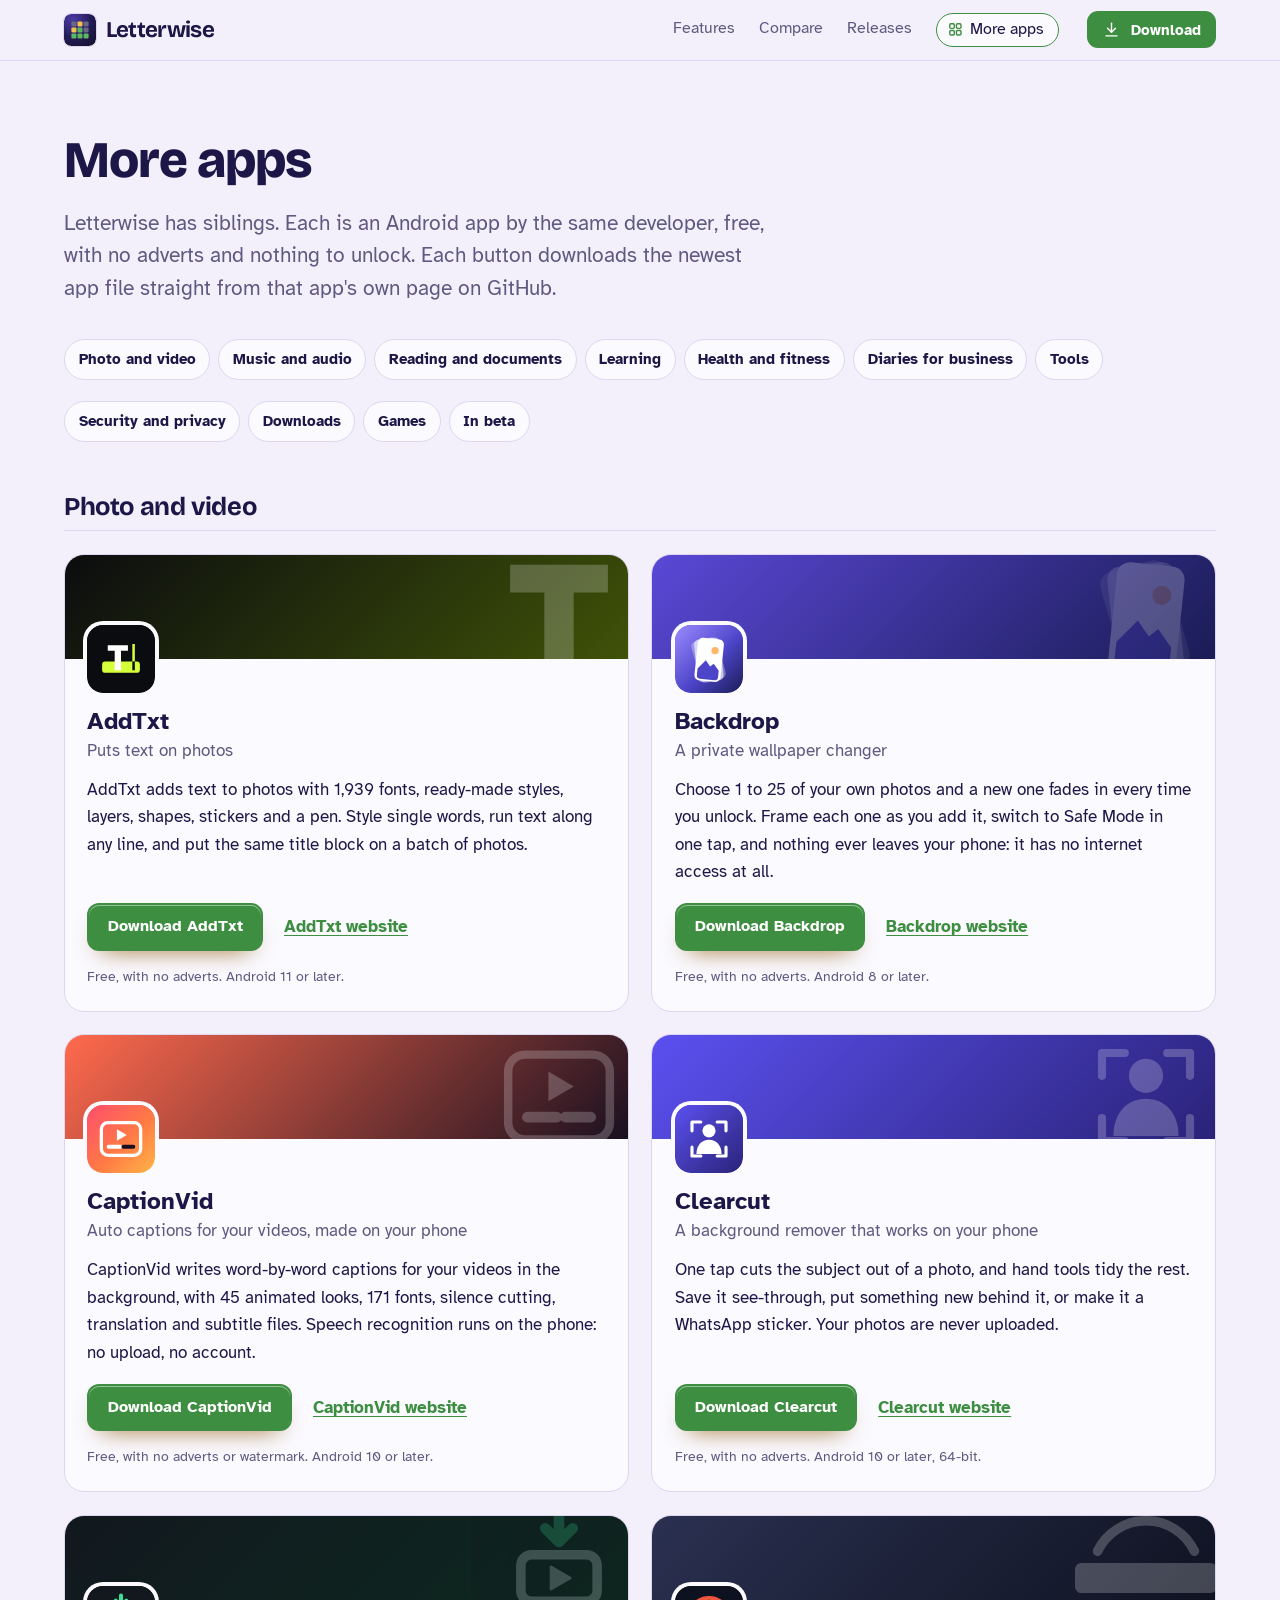
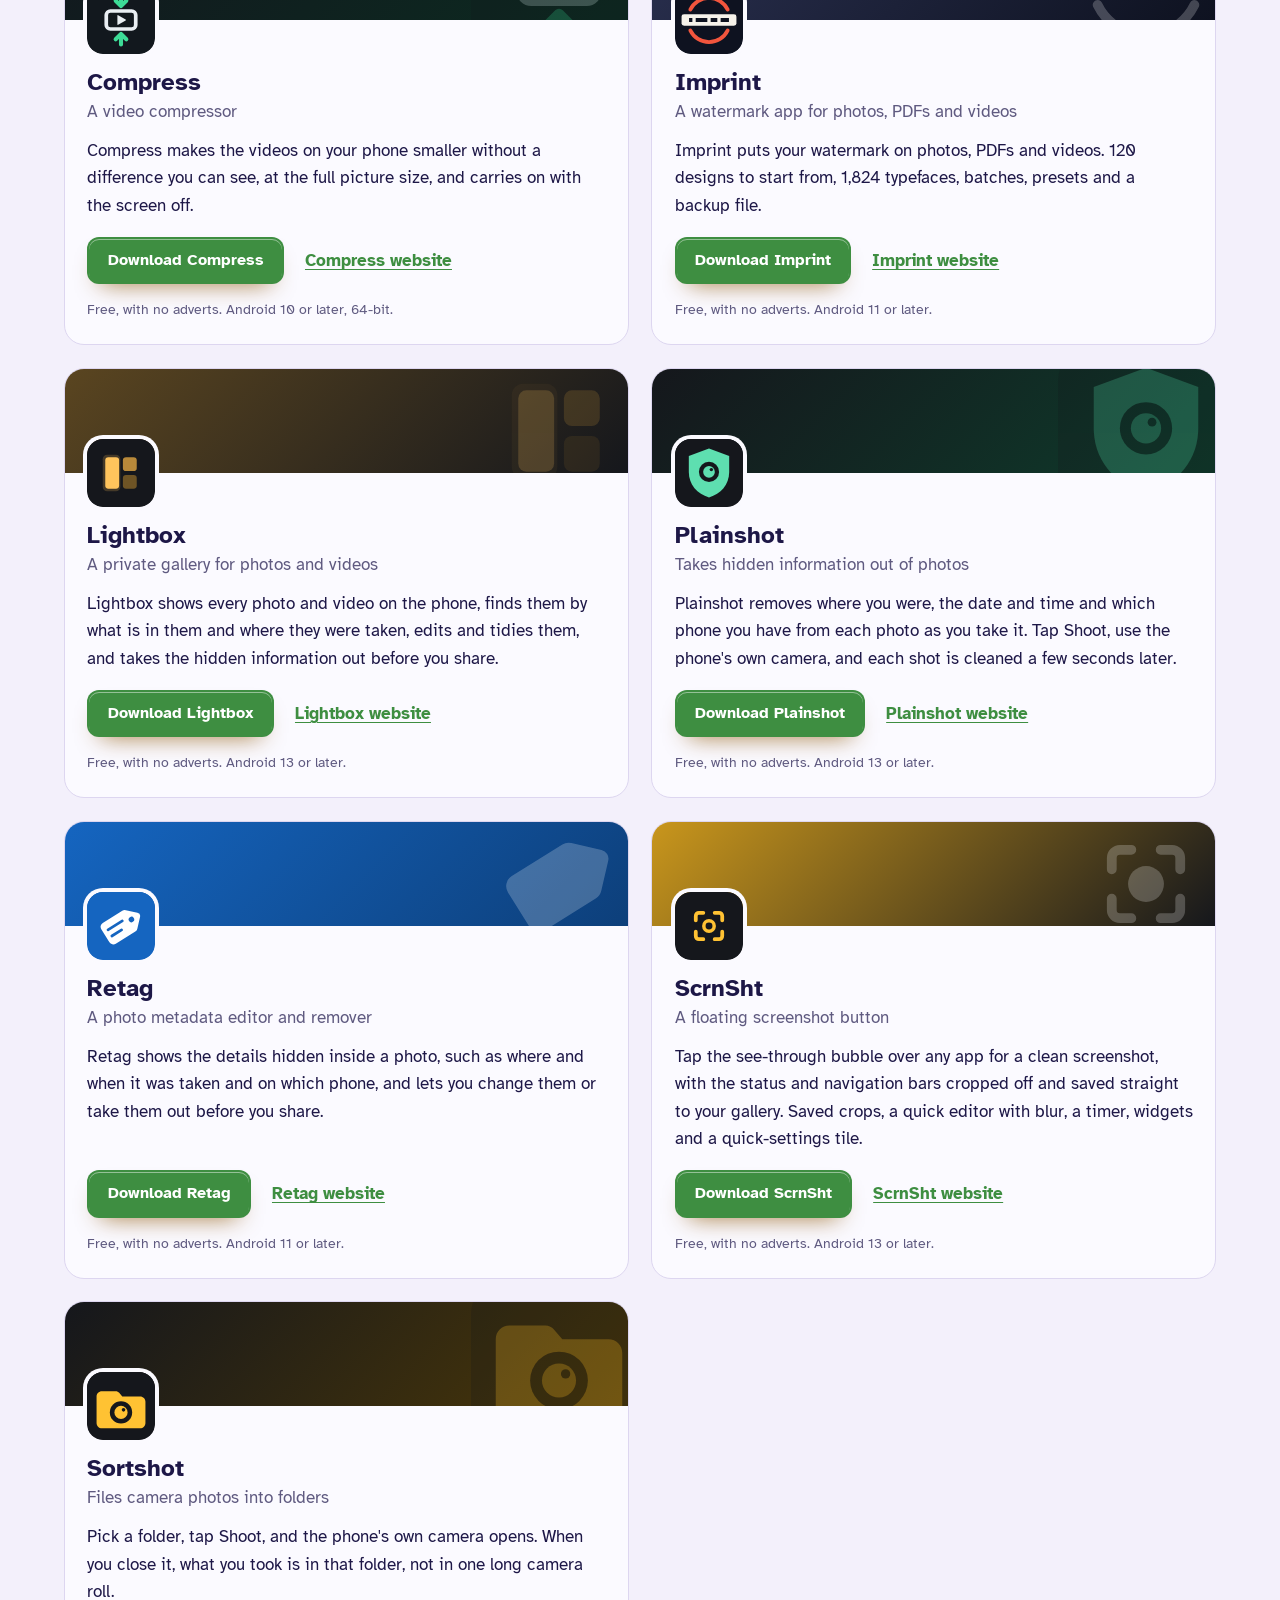
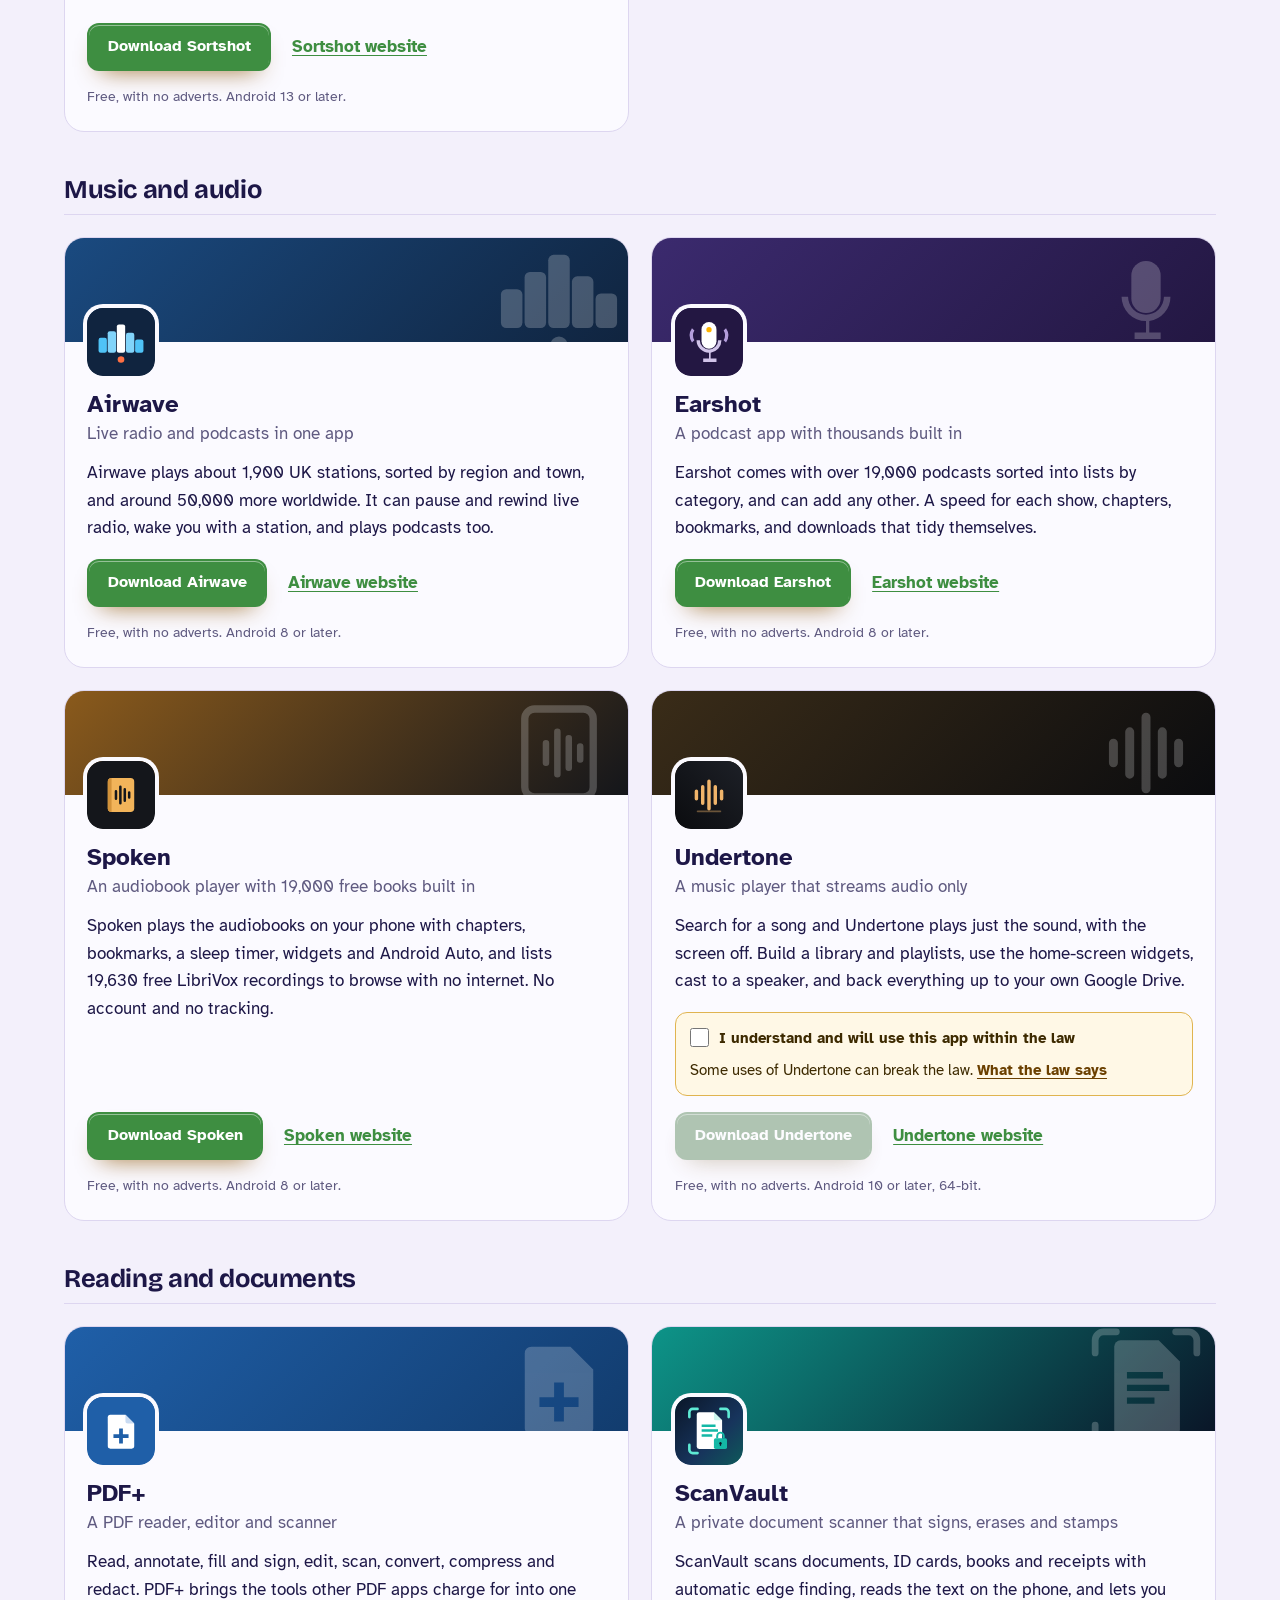
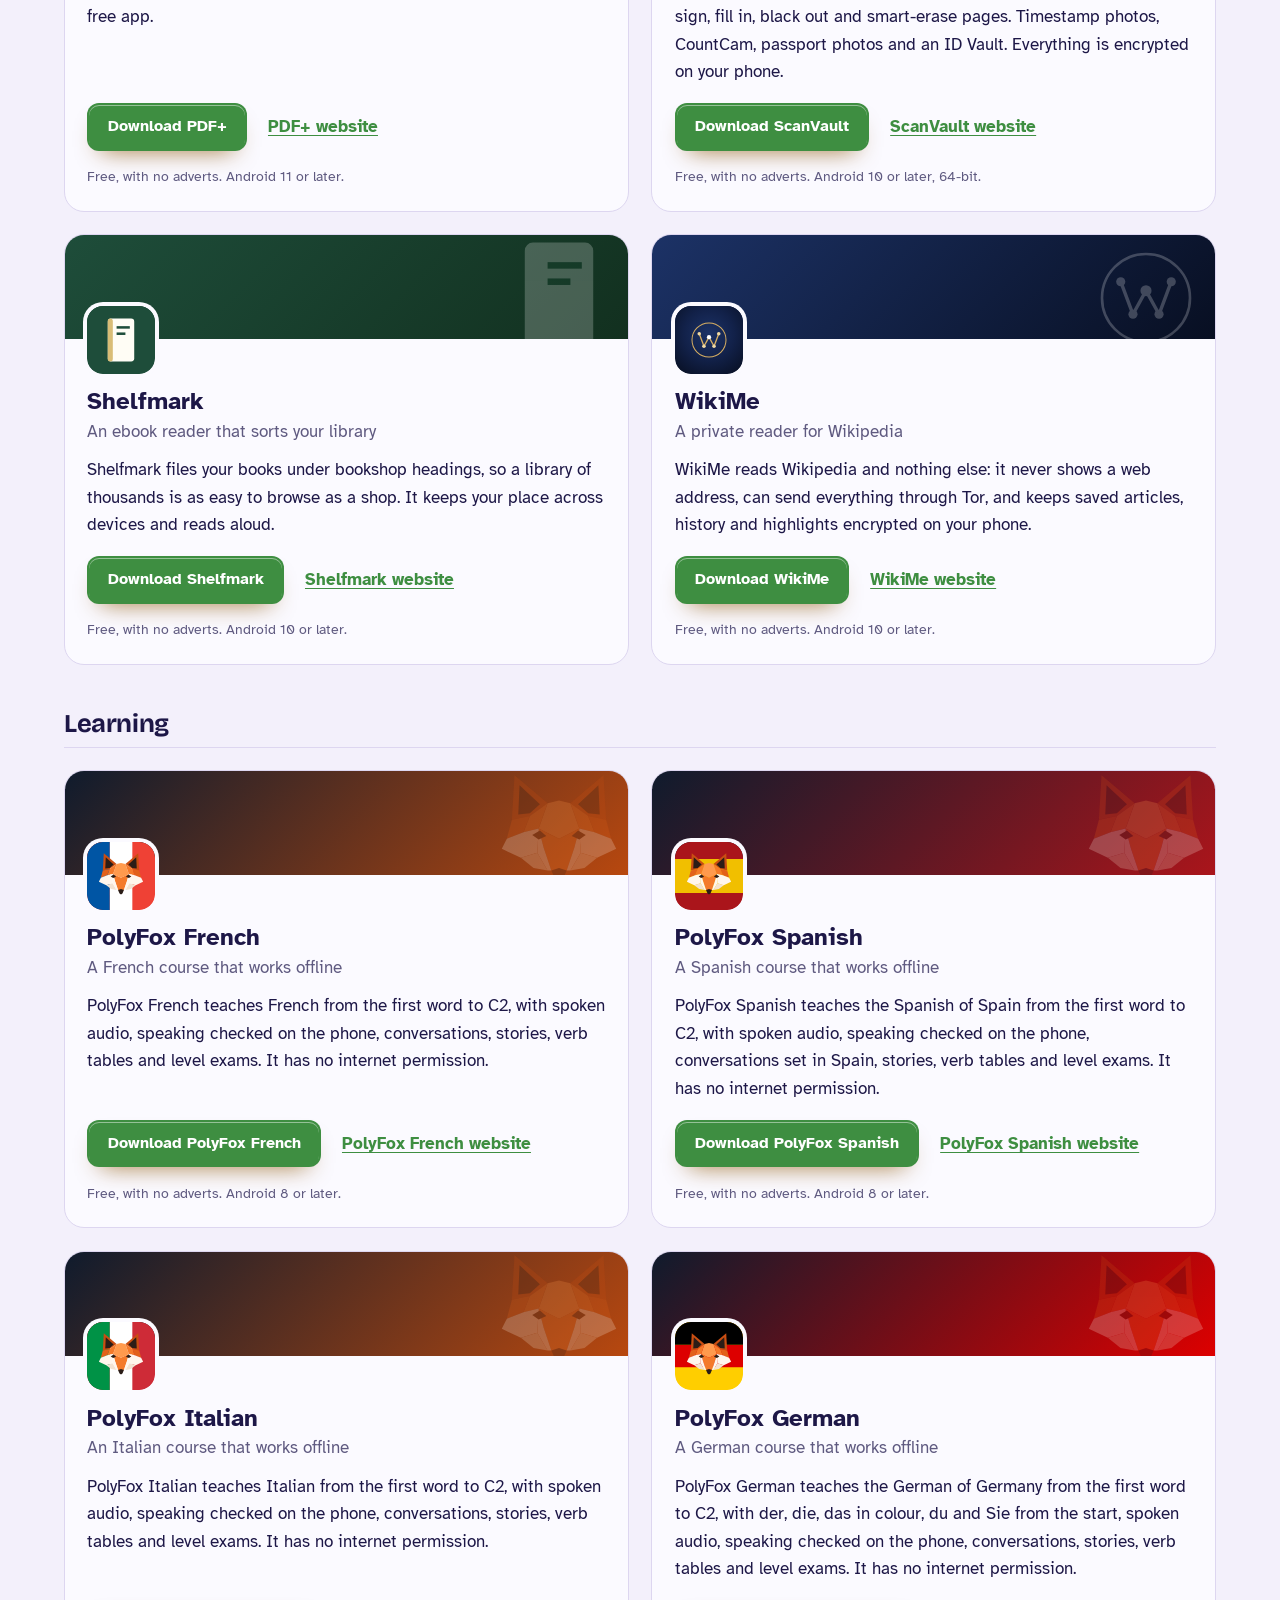
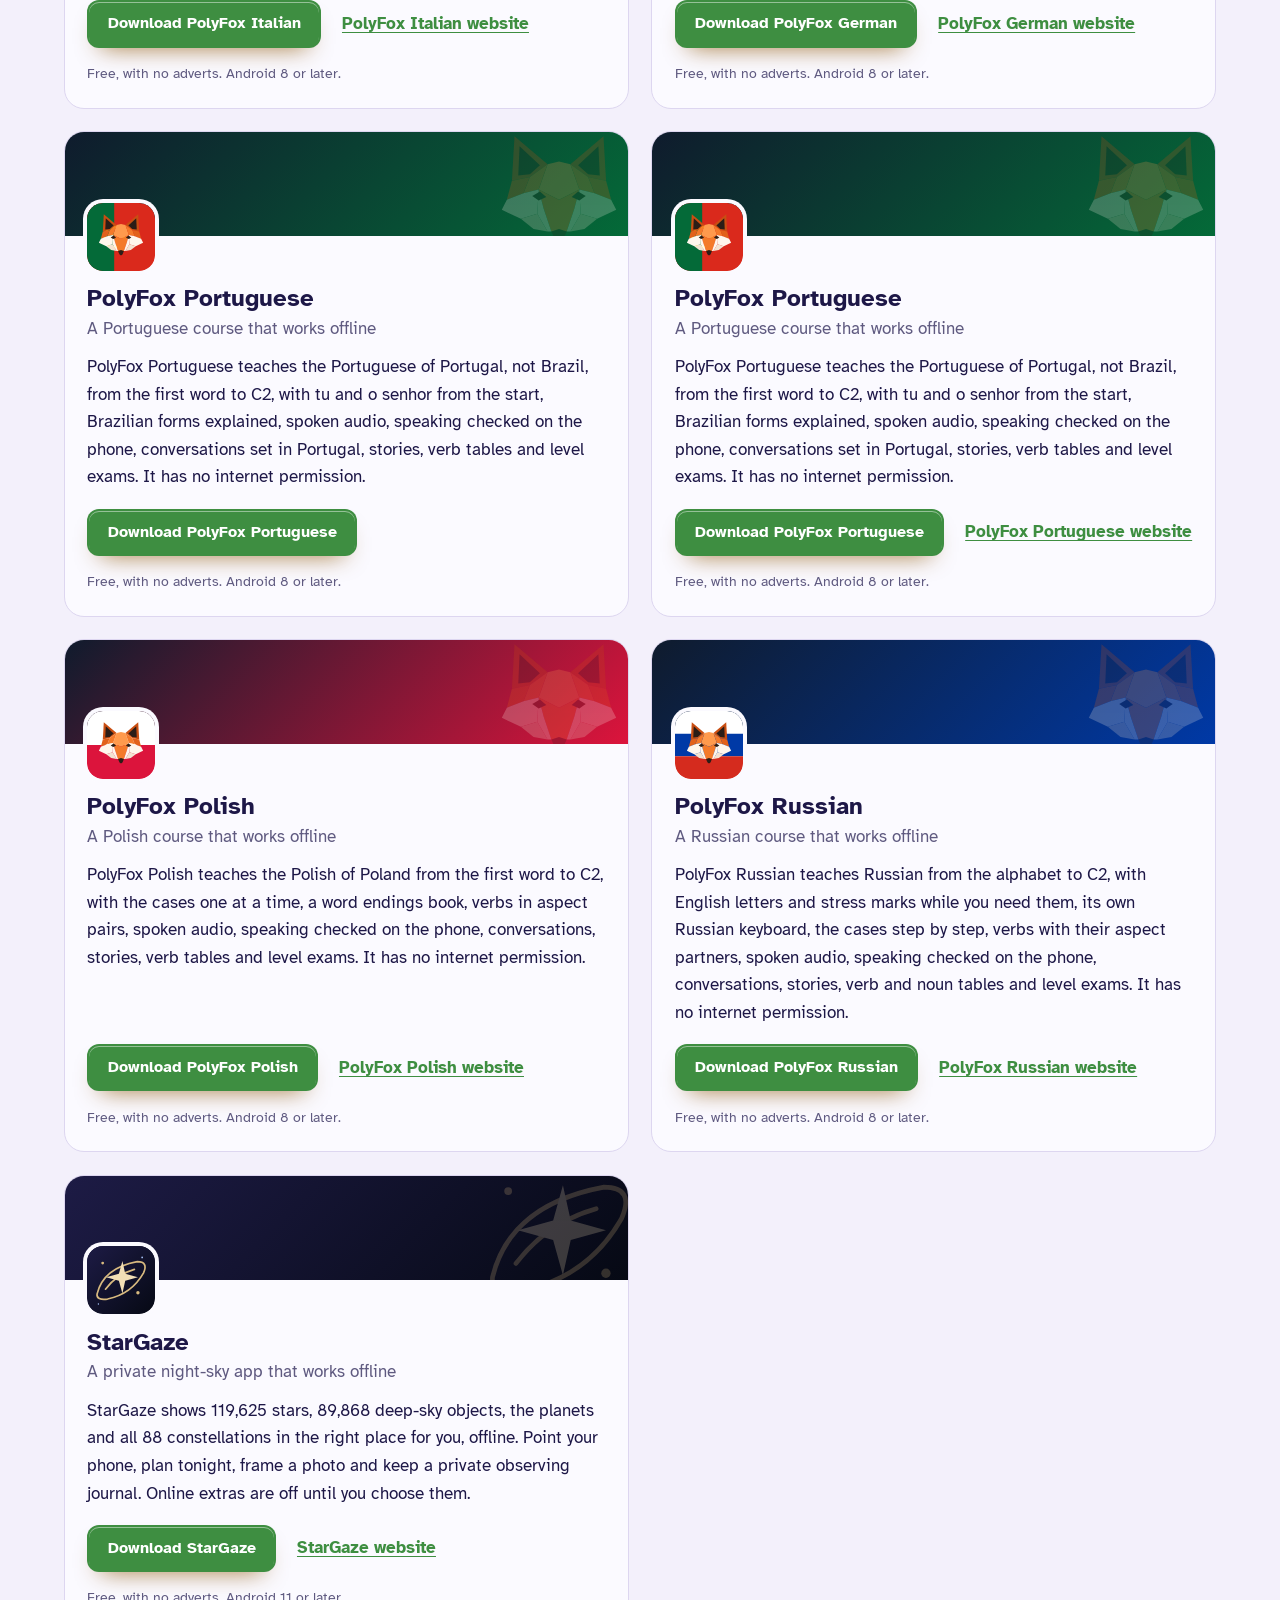
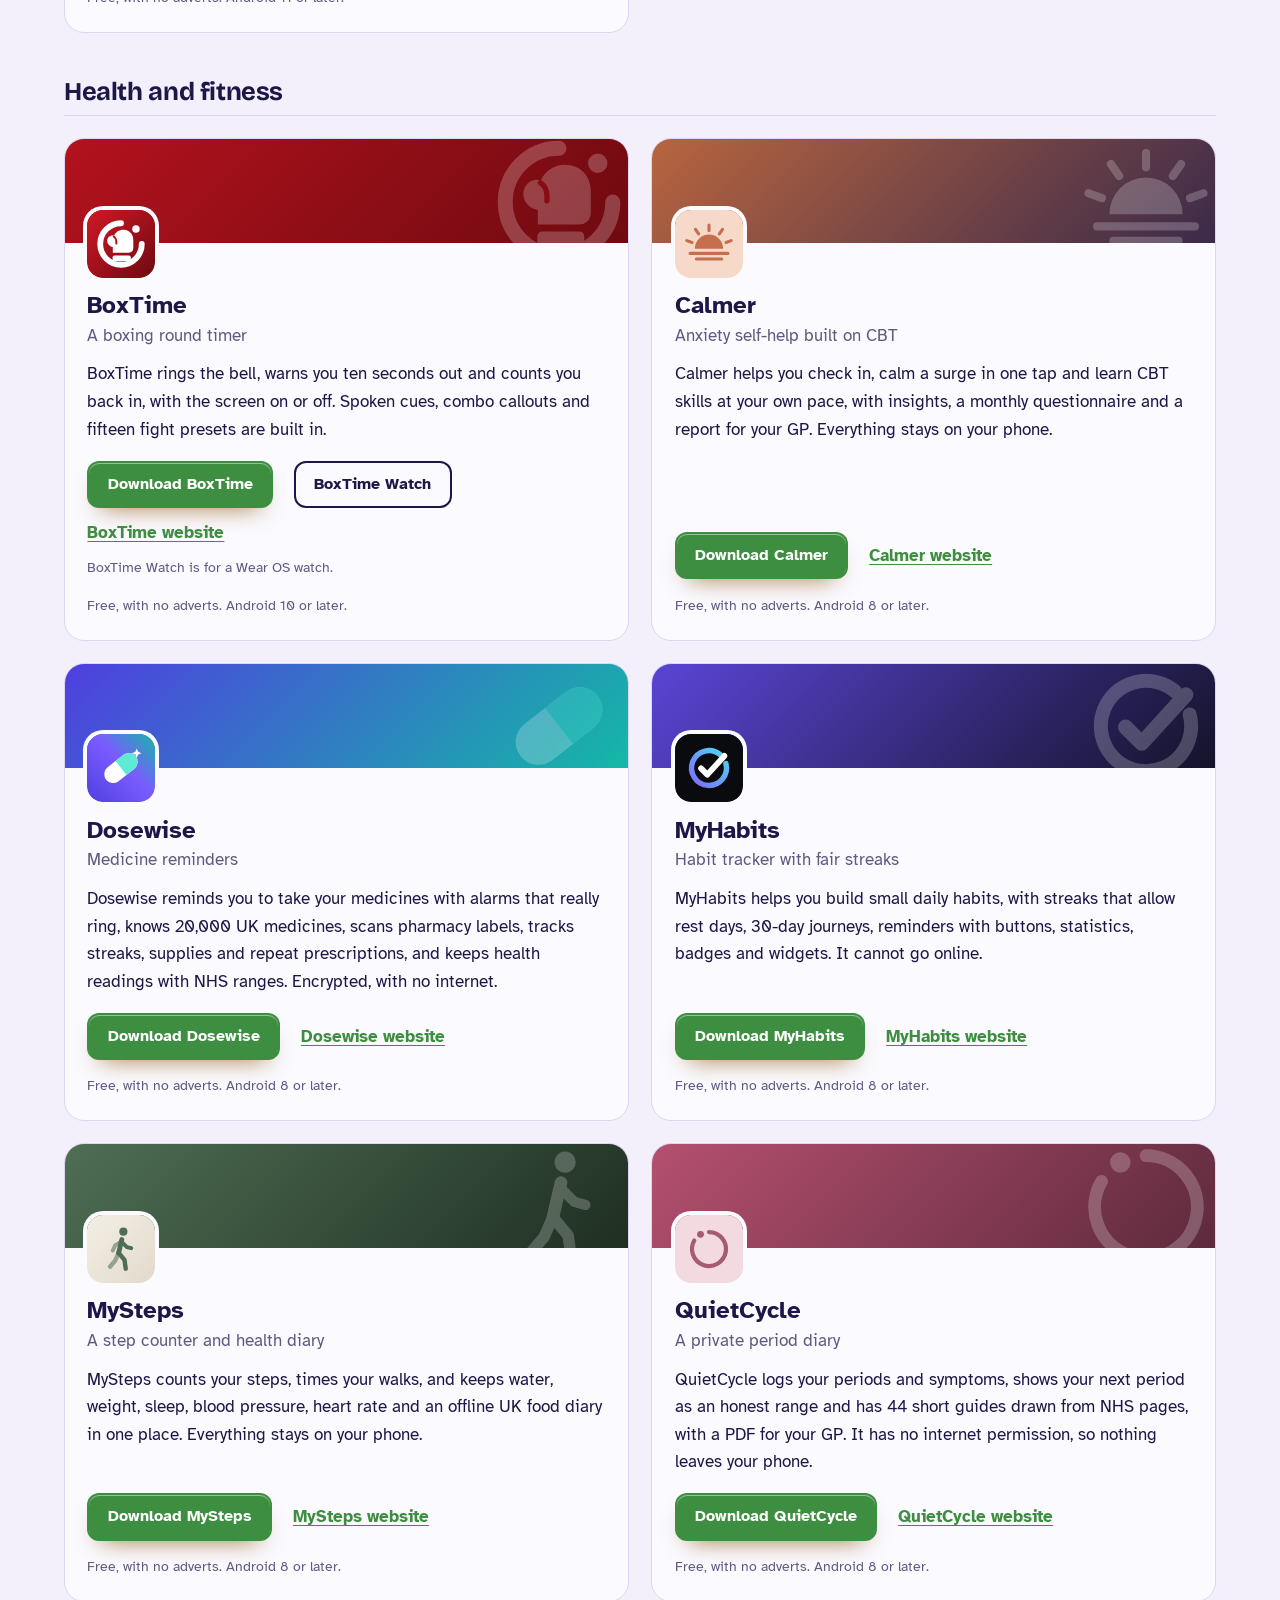
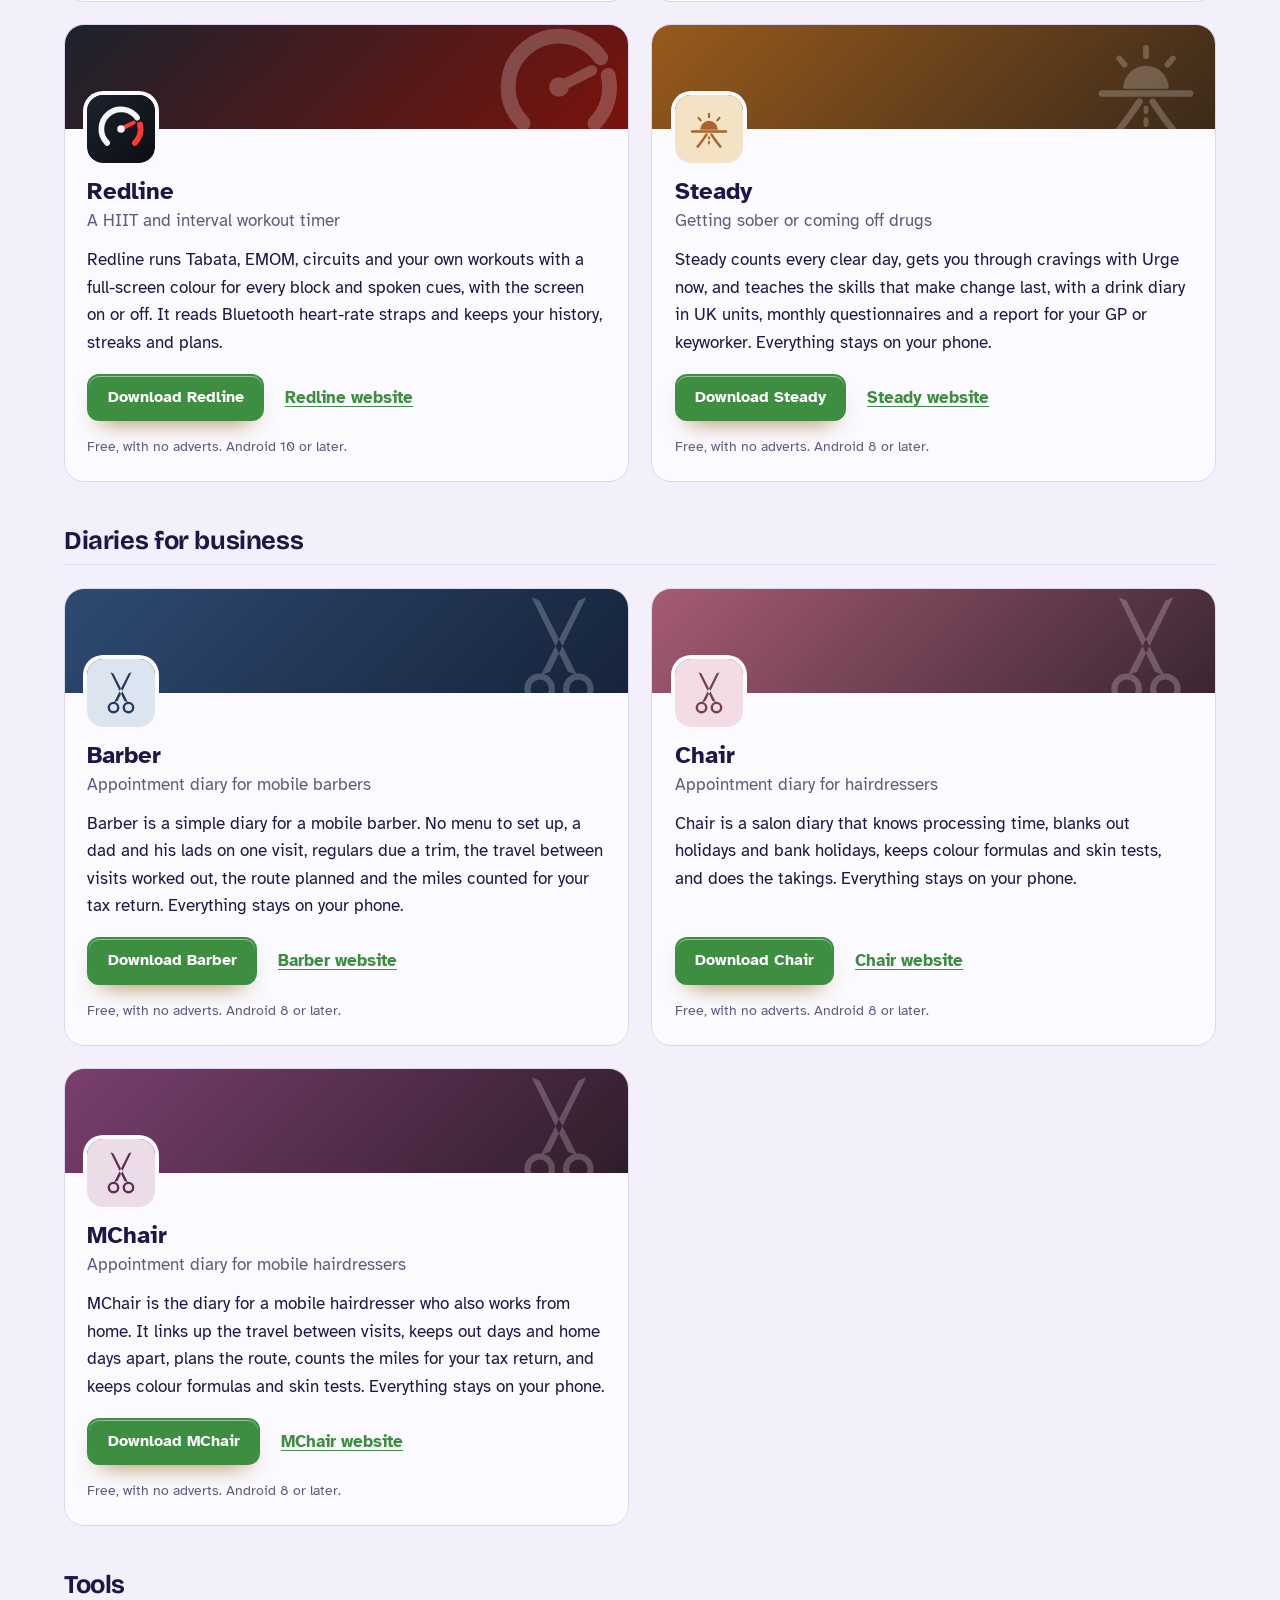
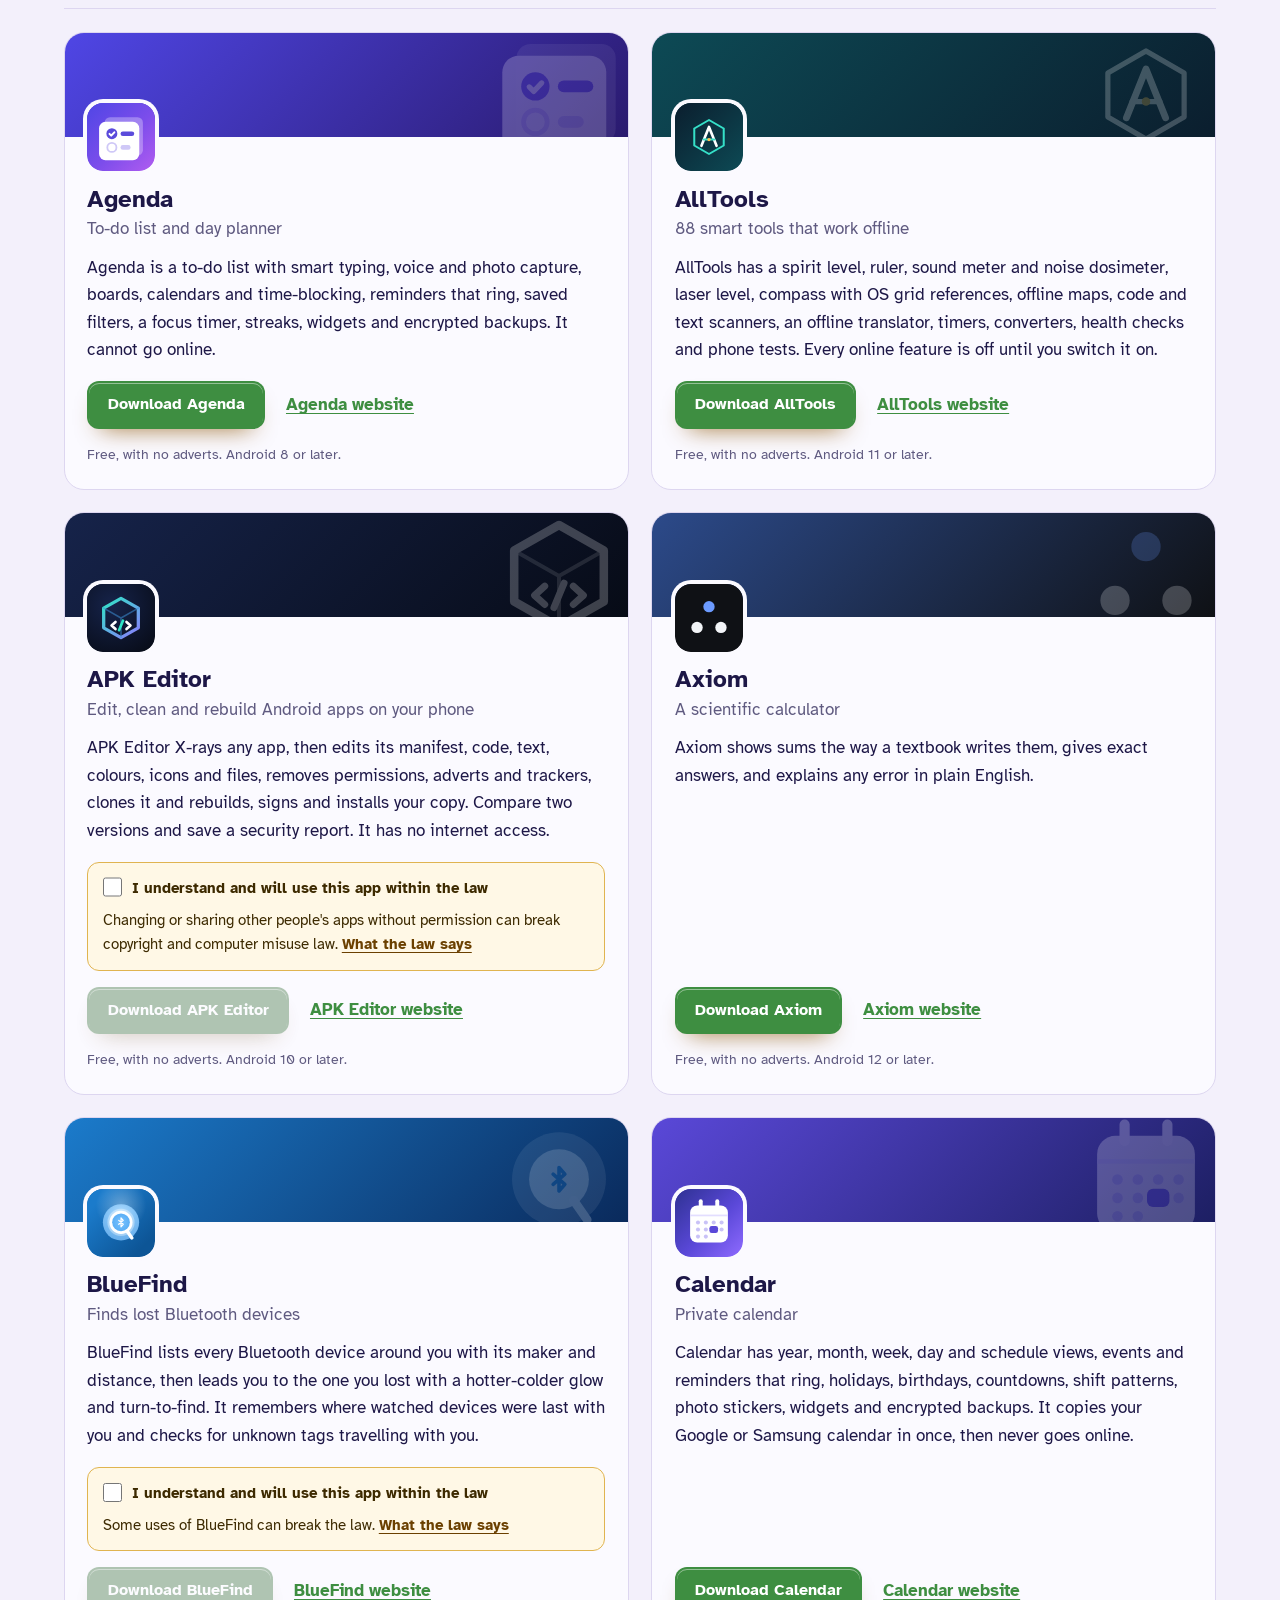
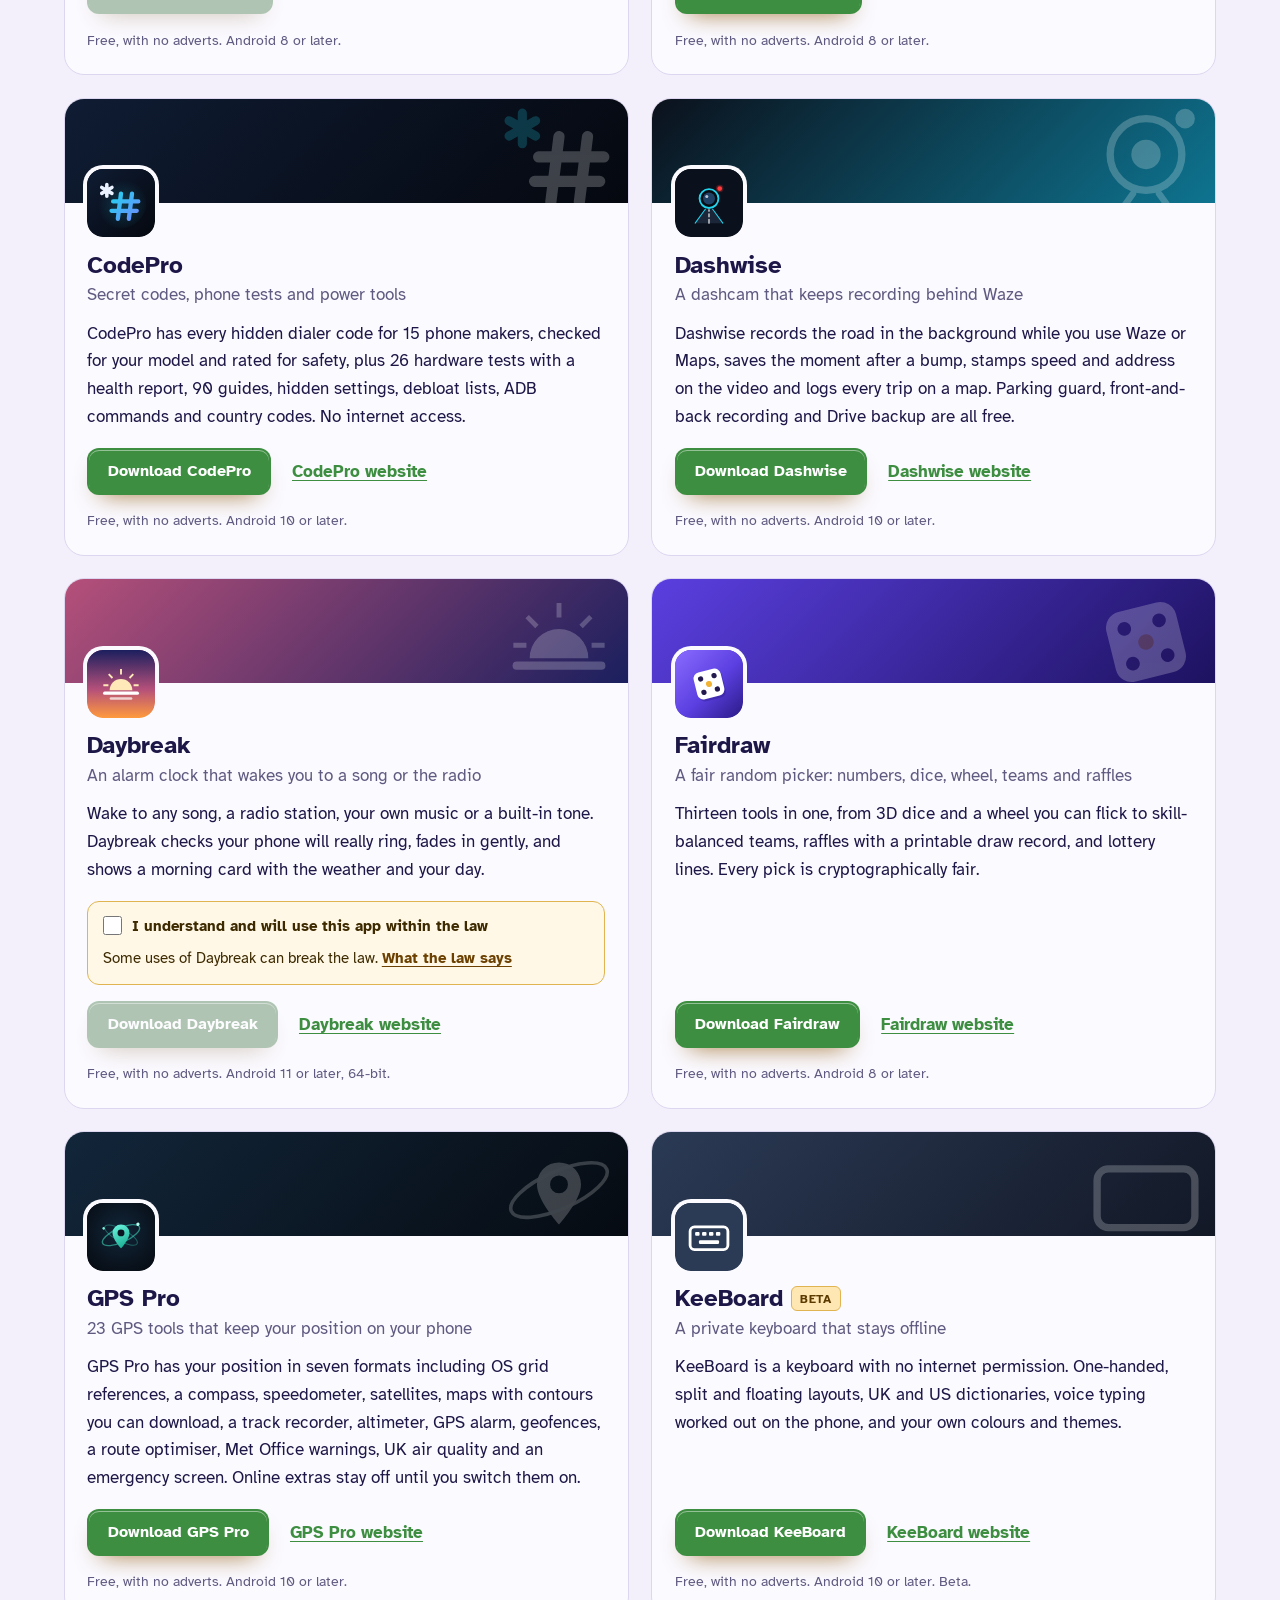
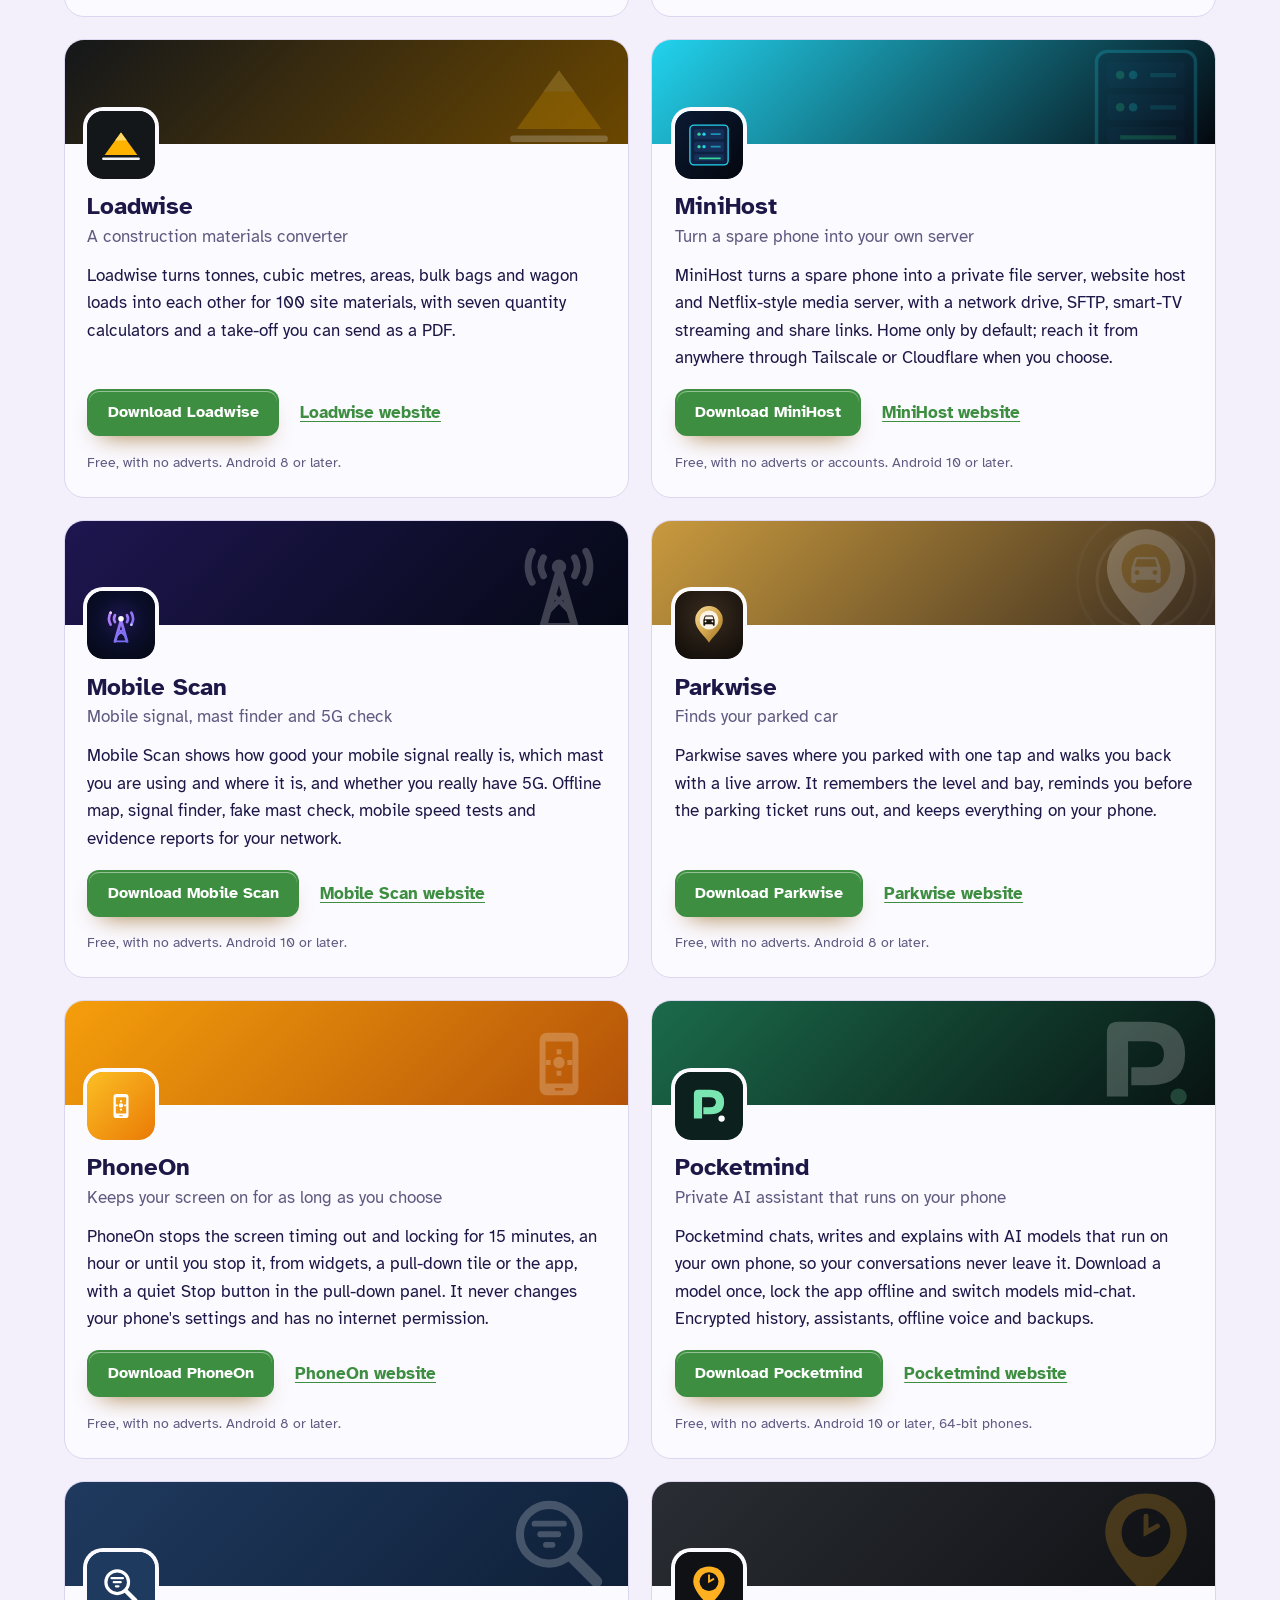
==== commit 82a401ef: "More apps: add PolyFox Portuguese" ====
--- a/more-apps.html
+++ b/more-apps.html
@@ -4,7 +4,7 @@
 <meta charset="utf-8">
 <meta name="viewport" content="width=device-width, initial-scale=1">
 <title>More free Android apps from the maker of Letterwise</title>
-<meta name="description" content="All 95 free Android apps from the maker of Letterwise, in one list by category, each with its download and a link to its website.">
+<meta name="description" content="All 96 free Android apps from the maker of Letterwise, in one list by category, each with its download and a link to its website.">
 <meta name="author" content="Jonathan Jackson">
 <link rel="canonical" href="https://customgpter.github.io/letterwise/more-apps.html">
 <meta name="theme-color" content="#f3f0fb" media="(prefers-color-scheme: light)">
@@ -12,7 +12,7 @@
 <meta property="og:type" content="website">
 <meta property="og:site_name" content="Letterwise">
 <meta property="og:title" content="More free Android apps from the maker of Letterwise">
-<meta property="og:description" content="All 95 free Android apps from the maker of Letterwise, in one list by category, each with its download and a link to its website.">
+<meta property="og:description" content="All 96 free Android apps from the maker of Letterwise, in one list by category, each with its download and a link to its website.">
 <meta property="og:url" content="https://customgpter.github.io/letterwise/more-apps.html">
 <meta property="og:image" content="https://customgpter.github.io/letterwise/assets/og.png">
 <meta property="og:image:width" content="1200">
@@ -26,7 +26,7 @@
 <link rel="preload" href="./assets/fonts/atkinson-hyperlegible-latin-400-normal.woff2" as="font" type="font/woff2" crossorigin>
 <link rel="stylesheet" href="./assets/site.css?v=1">
 <link rel="stylesheet" href="./assets/house.css?v=1">
-<script type="application/ld+json">{"@context":"https://schema.org","@type":"ItemList","name":"Apps from the maker of Letterwise","url":"https://customgpter.github.io/letterwise/more-apps.html","itemListElement":[{"@type":"ListItem","position":1,"name":"AddTxt","url":"https://customgpter.github.io/addtxt/"},{"@type":"ListItem","position":2,"name":"Backdrop","url":"https://customgpter.github.io/backdrop/"},{"@type":"ListItem","position":3,"name":"CaptionVid","url":"https://customgpter.github.io/captionvid/"},{"@type":"ListItem","position":4,"name":"Clearcut","url":"https://customgpter.github.io/clearcut/"},{"@type":"ListItem","position":5,"name":"Compress","url":"https://customgpter.github.io/compress/"},{"@type":"ListItem","position":6,"name":"Imprint","url":"https://customgpter.github.io/imprint/"},{"@type":"ListItem","position":7,"name":"Lightbox","url":"https://customgpter.github.io/lightbox/"},{"@type":"ListItem","position":8,"name":"Plainshot","url":"https://customgpter.github.io/plainshot/"},{"@type":"ListItem","position":9,"name":"Retag","url":"https://customgpter.github.io/retag/"},{"@type":"ListItem","position":10,"name":"ScrnSht","url":"https://customgpter.github.io/scrnsht/"},{"@type":"ListItem","position":11,"name":"Sortshot","url":"https://customgpter.github.io/sortshot/"},{"@type":"ListItem","position":12,"name":"Airwave","url":"https://customgpter.github.io/airwave/"},{"@type":"ListItem","position":13,"name":"Earshot","url":"https://customgpter.github.io/earshot/"},{"@type":"ListItem","position":14,"name":"Spoken","url":"https://customgpter.github.io/spoken/"},{"@type":"ListItem","position":15,"name":"Undertone","url":"https://customgpter.github.io/undertone/"},{"@type":"ListItem","position":16,"name":"PDF+","url":"https://customgpter.github.io/pdfplus/"},{"@type":"ListItem","position":17,"name":"ScanVault","url":"https://customgpter.github.io/scanvault/"},{"@type":"ListItem","position":18,"name":"Shelfmark","url":"https://customgpter.github.io/shelfmark/"},{"@type":"ListItem","position":19,"name":"WikiMe","url":"https://customgpter.github.io/wikime/"},{"@type":"ListItem","position":20,"name":"PolyFox French","url":"https://customgpter.github.io/polyfox/"},{"@type":"ListItem","position":21,"name":"PolyFox German","url":"https://customgpter.github.io/polyfox-german/"},{"@type":"ListItem","position":22,"name":"PolyFox Polish","url":"https://customgpter.github.io/polyfox-polish/"},{"@type":"ListItem","position":23,"name":"PolyFox Russian","url":"https://customgpter.github.io/polyfox-russian/"},{"@type":"ListItem","position":24,"name":"StarGaze","url":"https://customgpter.github.io/stargaze/"},{"@type":"ListItem","position":25,"name":"BoxTime","url":"https://customgpter.github.io/boxtime/"},{"@type":"ListItem","position":26,"name":"Calmer","url":"https://customgpter.github.io/calmer/"},{"@type":"ListItem","position":27,"name":"Dosewise","url":"https://customgpter.github.io/dosewise/"},{"@type":"ListItem","position":28,"name":"MyHabits","url":"https://customgpter.github.io/myhabits/"},{"@type":"ListItem","position":29,"name":"MySteps","url":"https://customgpter.github.io/mysteps/"},{"@type":"ListItem","position":30,"name":"QuietCycle","url":"https://customgpter.github.io/quietcycle/"},{"@type":"ListItem","position":31,"name":"Redline","url":"https://customgpter.github.io/redline/"},{"@type":"ListItem","position":32,"name":"Steady","url":"https://customgpter.github.io/steady/"},{"@type":"ListItem","position":33,"name":"Barber","url":"https://customgpter.github.io/barber/"},{"@type":"ListItem","position":34,"name":"Chair","url":"https://customgpter.github.io/chair/"},{"@type":"ListItem","position":35,"name":"MChair","url":"https://customgpter.github.io/mchair/"},{"@type":"ListItem","position":36,"name":"Agenda","url":"https://customgpter.github.io/agenda/"},{"@type":"ListItem","position":37,"name":"AllTools","url":"https://customgpter.github.io/alltools/"},{"@type":"ListItem","position":38,"name":"APK Editor","url":"https://customgpter.github.io/apkeditor/"},{"@type":"ListItem","position":39,"name":"Axiom","url":"https://customgpter.github.io/axiom/"},{"@type":"ListItem","position":40,"name":"BlueFind","url":"https://customgpter.github.io/bluefind/"},{"@type":"ListItem","position":41,"name":"Calendar","url":"https://customgpter.github.io/calendar/"},{"@type":"ListItem","position":42,"name":"CodePro","url":"https://customgpter.github.io/codepro/"},{"@type":"ListItem","position":43,"name":"Dashwise","url":"https://customgpter.github.io/dashwise/"},{"@type":"ListItem","position":44,"name":"Daybreak","url":"https://customgpter.github.io/daybreak/"},{"@type":"ListItem","position":45,"name":"Fairdraw","url":"https://customgpter.github.io/fairdraw/"},{"@type":"ListItem","position":46,"name":"GPS Pro","url":"https://customgpter.github.io/gpspro/"},{"@type":"ListItem","position":47,"name":"KeeBoard","url":"https://customgpter.github.io/keeboard/"},{"@type":"ListItem","position":48,"name":"Loadwise","url":"https://customgpter.github.io/loadwise/"},{"@type":"ListItem","position":49,"name":"MiniHost","url":"https://customgpter.github.io/minihost/"},{"@type":"ListItem","position":50,"name":"Mobile Scan","url":"https://customgpter.github.io/mobilescan/"},{"@type":"ListItem","position":51,"name":"Parkwise","url":"https://customgpter.github.io/parkwise/"},{"@type":"ListItem","position":52,"name":"Pocketmind","url":"https://customgpter.github.io/pocketmind/"},{"@type":"ListItem","position":53,"name":"Refine","url":"https://customgpter.github.io/refine/"},{"@type":"ListItem","position":54,"name":"Shiftwise","url":"https://customgpter.github.io/shiftwise/"},{"@type":"ListItem","position":55,"name":"SimpleCalc","url":"https://customgpter.github.io/simplecalc/"},{"@type":"ListItem","position":56,"name":"Skyline","url":"https://customgpter.github.io/skyline/"},{"@type":"ListItem","position":57,"name":"Slipway","url":"https://customgpter.github.io/slipway/"},{"@type":"ListItem","position":58,"name":"Tagger","url":"https://customgpter.github.io/tagger/"},{"@type":"ListItem","position":59,"name":"TotalClean","url":"https://customgpter.github.io/totalclean/"},{"@type":"ListItem","position":60,"name":"TVLink","url":"https://customgpter.github.io/tvlink/"},{"@type":"ListItem","position":61,"name":"Unbox","url":"https://customgpter.github.io/unbox/"},{"@type":"ListItem","position":62,"name":"WhatsKeep","url":"https://customgpter.github.io/whatskeep/"},{"@type":"ListItem","position":63,"name":"WiFi Scan","url":"https://customgpter.github.io/wifiscan/"},{"@type":"ListItem","position":64,"name":"Auditly","url":"https://customgpter.github.io/auditly/"},{"@type":"ListItem","position":65,"name":"Backchannel","url":"https://customgpter.github.io/backchannel/"},{"@type":"ListItem","position":66,"name":"ENotes","url":"https://customgpter.github.io/enotes/"},{"@type":"ListItem","position":67,"name":"FindMe","url":"https://customgpter.github.io/findme/"},{"@type":"ListItem","position":68,"name":"iLock","url":"https://customgpter.github.io/ilock/"},{"@type":"ListItem","position":69,"name":"ImSafe","url":"https://customgpter.github.io/imsafe/"},{"@type":"ListItem","position":70,"name":"IShred","url":"https://customgpter.github.io/ishred/"},{"@type":"ListItem","position":71,"name":"LockBox","url":"https://customgpter.github.io/lockbox/"},{"@type":"ListItem","position":72,"name":"PassVault","url":"https://customgpter.github.io/passvault/"},{"@type":"ListItem","position":73,"name":"SpyFind","url":"https://customgpter.github.io/spyfind/"},{"@type":"ListItem","position":74,"name":"TextWipe","url":"https://customgpter.github.io/textwipe/"},{"@type":"ListItem","position":75,"name":"Tracewire","url":"https://customgpter.github.io/tracewire/"},{"@type":"ListItem","position":76,"name":"Vigil","url":"https://customgpter.github.io/vigil/"},{"@type":"ListItem","position":77,"name":"Grab","url":"https://customgpter.github.io/grab/"},{"@type":"ListItem","position":78,"name":"Swarm","url":"https://customgpter.github.io/swarm/"},{"@type":"ListItem","position":79,"name":"Plane Games","url":"https://customgpter.github.io/plane-games/"},{"@type":"ListItem","position":80,"name":"Ninefold","url":"https://customgpter.github.io/ninefold/"},{"@type":"ListItem","position":81,"name":"Cubewise","url":"https://customgpter.github.io/cubewise/"},{"@type":"ListItem","position":82,"name":"Tilewise","url":"https://customgpter.github.io/tilewise/"},{"@type":"ListItem","position":83,"name":"Letterwise","url":"https://customgpter.github.io/letterwise/"},{"@type":"ListItem","position":84,"name":"Kingside","url":"https://customgpter.github.io/kingside/"},{"@type":"ListItem","position":85,"name":"Deckhand","url":"https://customgpter.github.io/deckhand/"},{"@type":"ListItem","position":86,"name":"SNESForge","url":"https://customgpter.github.io/snesforge/"},{"@type":"ListItem","position":87,"name":"Fame Boy","url":"https://customgpter.github.io/fameboy/"},{"@type":"ListItem","position":88,"name":"PSPPro","url":"https://customgpter.github.io/psppro/"},{"@type":"ListItem","position":89,"name":"MegaGen","url":"https://customgpter.github.io/megagen/"},{"@type":"ListItem","position":90,"name":"QVR","url":"https://customgpter.github.io/qvr/"},{"@type":"ListItem","position":91,"name":"QVR Watch","url":"https://customgpter.github.io/qvr-watch/"},{"@type":"ListItem","position":92,"name":"QVRLite","url":"https://customgpter.github.io/qvrlite/"},{"@type":"ListItem","position":93,"name":"Onionz","url":"https://customgpter.github.io/onionz/"},{"@type":"ListItem","position":94,"name":"OnionzWeb","url":"https://customgpter.github.io/onionzweb/"}]}</script>
+<script type="application/ld+json">{"@context":"https://schema.org","@type":"ItemList","name":"Apps from the maker of Letterwise","url":"https://customgpter.github.io/letterwise/more-apps.html","itemListElement":[{"@type":"ListItem","position":1,"name":"AddTxt","url":"https://customgpter.github.io/addtxt/"},{"@type":"ListItem","position":2,"name":"Backdrop","url":"https://customgpter.github.io/backdrop/"},{"@type":"ListItem","position":3,"name":"CaptionVid","url":"https://customgpter.github.io/captionvid/"},{"@type":"ListItem","position":4,"name":"Clearcut","url":"https://customgpter.github.io/clearcut/"},{"@type":"ListItem","position":5,"name":"Compress","url":"https://customgpter.github.io/compress/"},{"@type":"ListItem","position":6,"name":"Imprint","url":"https://customgpter.github.io/imprint/"},{"@type":"ListItem","position":7,"name":"Lightbox","url":"https://customgpter.github.io/lightbox/"},{"@type":"ListItem","position":8,"name":"Plainshot","url":"https://customgpter.github.io/plainshot/"},{"@type":"ListItem","position":9,"name":"Retag","url":"https://customgpter.github.io/retag/"},{"@type":"ListItem","position":10,"name":"ScrnSht","url":"https://customgpter.github.io/scrnsht/"},{"@type":"ListItem","position":11,"name":"Sortshot","url":"https://customgpter.github.io/sortshot/"},{"@type":"ListItem","position":12,"name":"Airwave","url":"https://customgpter.github.io/airwave/"},{"@type":"ListItem","position":13,"name":"Earshot","url":"https://customgpter.github.io/earshot/"},{"@type":"ListItem","position":14,"name":"Spoken","url":"https://customgpter.github.io/spoken/"},{"@type":"ListItem","position":15,"name":"Undertone","url":"https://customgpter.github.io/undertone/"},{"@type":"ListItem","position":16,"name":"PDF+","url":"https://customgpter.github.io/pdfplus/"},{"@type":"ListItem","position":17,"name":"ScanVault","url":"https://customgpter.github.io/scanvault/"},{"@type":"ListItem","position":18,"name":"Shelfmark","url":"https://customgpter.github.io/shelfmark/"},{"@type":"ListItem","position":19,"name":"WikiMe","url":"https://customgpter.github.io/wikime/"},{"@type":"ListItem","position":20,"name":"PolyFox French","url":"https://customgpter.github.io/polyfox/"},{"@type":"ListItem","position":21,"name":"PolyFox German","url":"https://customgpter.github.io/polyfox-german/"},{"@type":"ListItem","position":22,"name":"PolyFox Portuguese","url":"https://customgpter.github.io/polyfox-portuguese/"},{"@type":"ListItem","position":23,"name":"PolyFox Polish","url":"https://customgpter.github.io/polyfox-polish/"},{"@type":"ListItem","position":24,"name":"PolyFox Russian","url":"https://customgpter.github.io/polyfox-russian/"},{"@type":"ListItem","position":25,"name":"StarGaze","url":"https://customgpter.github.io/stargaze/"},{"@type":"ListItem","position":26,"name":"BoxTime","url":"https://customgpter.github.io/boxtime/"},{"@type":"ListItem","position":27,"name":"Calmer","url":"https://customgpter.github.io/calmer/"},{"@type":"ListItem","position":28,"name":"Dosewise","url":"https://customgpter.github.io/dosewise/"},{"@type":"ListItem","position":29,"name":"MyHabits","url":"https://customgpter.github.io/myhabits/"},{"@type":"ListItem","position":30,"name":"MySteps","url":"https://customgpter.github.io/mysteps/"},{"@type":"ListItem","position":31,"name":"QuietCycle","url":"https://customgpter.github.io/quietcycle/"},{"@type":"ListItem","position":32,"name":"Redline","url":"https://customgpter.github.io/redline/"},{"@type":"ListItem","position":33,"name":"Steady","url":"https://customgpter.github.io/steady/"},{"@type":"ListItem","position":34,"name":"Barber","url":"https://customgpter.github.io/barber/"},{"@type":"ListItem","position":35,"name":"Chair","url":"https://customgpter.github.io/chair/"},{"@type":"ListItem","position":36,"name":"MChair","url":"https://customgpter.github.io/mchair/"},{"@type":"ListItem","position":37,"name":"Agenda","url":"https://customgpter.github.io/agenda/"},{"@type":"ListItem","position":38,"name":"AllTools","url":"https://customgpter.github.io/alltools/"},{"@type":"ListItem","position":39,"name":"APK Editor","url":"https://customgpter.github.io/apkeditor/"},{"@type":"ListItem","position":40,"name":"Axiom","url":"https://customgpter.github.io/axiom/"},{"@type":"ListItem","position":41,"name":"BlueFind","url":"https://customgpter.github.io/bluefind/"},{"@type":"ListItem","position":42,"name":"Calendar","url":"https://customgpter.github.io/calendar/"},{"@type":"ListItem","position":43,"name":"CodePro","url":"https://customgpter.github.io/codepro/"},{"@type":"ListItem","position":44,"name":"Dashwise","url":"https://customgpter.github.io/dashwise/"},{"@type":"ListItem","position":45,"name":"Daybreak","url":"https://customgpter.github.io/daybreak/"},{"@type":"ListItem","position":46,"name":"Fairdraw","url":"https://customgpter.github.io/fairdraw/"},{"@type":"ListItem","position":47,"name":"GPS Pro","url":"https://customgpter.github.io/gpspro/"},{"@type":"ListItem","position":48,"name":"KeeBoard","url":"https://customgpter.github.io/keeboard/"},{"@type":"ListItem","position":49,"name":"Loadwise","url":"https://customgpter.github.io/loadwise/"},{"@type":"ListItem","position":50,"name":"MiniHost","url":"https://customgpter.github.io/minihost/"},{"@type":"ListItem","position":51,"name":"Mobile Scan","url":"https://customgpter.github.io/mobilescan/"},{"@type":"ListItem","position":52,"name":"Parkwise","url":"https://customgpter.github.io/parkwise/"},{"@type":"ListItem","position":53,"name":"Pocketmind","url":"https://customgpter.github.io/pocketmind/"},{"@type":"ListItem","position":54,"name":"Refine","url":"https://customgpter.github.io/refine/"},{"@type":"ListItem","position":55,"name":"Shiftwise","url":"https://customgpter.github.io/shiftwise/"},{"@type":"ListItem","position":56,"name":"SimpleCalc","url":"https://customgpter.github.io/simplecalc/"},{"@type":"ListItem","position":57,"name":"Skyline","url":"https://customgpter.github.io/skyline/"},{"@type":"ListItem","position":58,"name":"Slipway","url":"https://customgpter.github.io/slipway/"},{"@type":"ListItem","position":59,"name":"Tagger","url":"https://customgpter.github.io/tagger/"},{"@type":"ListItem","position":60,"name":"TotalClean","url":"https://customgpter.github.io/totalclean/"},{"@type":"ListItem","position":61,"name":"TVLink","url":"https://customgpter.github.io/tvlink/"},{"@type":"ListItem","position":62,"name":"Unbox","url":"https://customgpter.github.io/unbox/"},{"@type":"ListItem","position":63,"name":"WhatsKeep","url":"https://customgpter.github.io/whatskeep/"},{"@type":"ListItem","position":64,"name":"WiFi Scan","url":"https://customgpter.github.io/wifiscan/"},{"@type":"ListItem","position":65,"name":"Auditly","url":"https://customgpter.github.io/auditly/"},{"@type":"ListItem","position":66,"name":"Backchannel","url":"https://customgpter.github.io/backchannel/"},{"@type":"ListItem","position":67,"name":"ENotes","url":"https://customgpter.github.io/enotes/"},{"@type":"ListItem","position":68,"name":"FindMe","url":"https://customgpter.github.io/findme/"},{"@type":"ListItem","position":69,"name":"iLock","url":"https://customgpter.github.io/ilock/"},{"@type":"ListItem","position":70,"name":"ImSafe","url":"https://customgpter.github.io/imsafe/"},{"@type":"ListItem","position":71,"name":"IShred","url":"https://customgpter.github.io/ishred/"},{"@type":"ListItem","position":72,"name":"LockBox","url":"https://customgpter.github.io/lockbox/"},{"@type":"ListItem","position":73,"name":"PassVault","url":"https://customgpter.github.io/passvault/"},{"@type":"ListItem","position":74,"name":"SpyFind","url":"https://customgpter.github.io/spyfind/"},{"@type":"ListItem","position":75,"name":"TextWipe","url":"https://customgpter.github.io/textwipe/"},{"@type":"ListItem","position":76,"name":"Tracewire","url":"https://customgpter.github.io/tracewire/"},{"@type":"ListItem","position":77,"name":"Vigil","url":"https://customgpter.github.io/vigil/"},{"@type":"ListItem","position":78,"name":"Grab","url":"https://customgpter.github.io/grab/"},{"@type":"ListItem","position":79,"name":"Swarm","url":"https://customgpter.github.io/swarm/"},{"@type":"ListItem","position":80,"name":"Plane Games","url":"https://customgpter.github.io/plane-games/"},{"@type":"ListItem","position":81,"name":"Ninefold","url":"https://customgpter.github.io/ninefold/"},{"@type":"ListItem","position":82,"name":"Cubewise","url":"https://customgpter.github.io/cubewise/"},{"@type":"ListItem","position":83,"name":"Tilewise","url":"https://customgpter.github.io/tilewise/"},{"@type":"ListItem","position":84,"name":"Letterwise","url":"https://customgpter.github.io/letterwise/"},{"@type":"ListItem","position":85,"name":"Kingside","url":"https://customgpter.github.io/kingside/"},{"@type":"ListItem","position":86,"name":"Deckhand","url":"https://customgpter.github.io/deckhand/"},{"@type":"ListItem","position":87,"name":"SNESForge","url":"https://customgpter.github.io/snesforge/"},{"@type":"ListItem","position":88,"name":"Fame Boy","url":"https://customgpter.github.io/fameboy/"},{"@type":"ListItem","position":89,"name":"PSPPro","url":"https://customgpter.github.io/psppro/"},{"@type":"ListItem","position":90,"name":"MegaGen","url":"https://customgpter.github.io/megagen/"},{"@type":"ListItem","position":91,"name":"QVR","url":"https://customgpter.github.io/qvr/"},{"@type":"ListItem","position":92,"name":"QVR Watch","url":"https://customgpter.github.io/qvr-watch/"},{"@type":"ListItem","position":93,"name":"QVRLite","url":"https://customgpter.github.io/qvrlite/"},{"@type":"ListItem","position":94,"name":"Onionz","url":"https://customgpter.github.io/onionz/"},{"@type":"ListItem","position":95,"name":"OnionzWeb","url":"https://customgpter.github.io/onionzweb/"}]}</script>
 <link rel="stylesheet" href="./assets/apps-list.css?v=1">
 <script src="./assets/apps-list.js?v=1" defer></script>
 </head>
@@ -70,7 +70,7 @@
 <div class="mapps-group" role="group" aria-labelledby="apps-learning"><h2 class="mapps-cat" id="apps-learning">Learning</h2>
 <ul class="mapps"><li class="mapp" style="--b:#0f1b2d;--b2:#b8480f"><div class="mapp-cover" aria-hidden="true"><svg viewBox="0 0 108 108"><polygon fill="#C94E12" points="26.7,17.9 47.0,35.1 36.1,42.9 25.1,45.2"/><polygon fill="#C94E12" points="82.9,45.2 71.9,42.9 61.0,35.1 81.3,17.9"/><polygon fill="#2B1D17" points="29.8,24.1 42.3,35.8 36.1,41.3 29.0,42.1"/><polygon fill="#2B1D17" points="79.0,42.1 71.9,41.3 65.7,35.8 78.2,24.1"/><polygon fill="#FF9A4D" points="54.0,33.5 47.0,35.1 41.5,50.7 54.0,56.9"/><polygon fill="#FF9A4D" points="54.0,56.9 66.5,50.7 61.0,35.1 54.0,33.5"/><polygon fill="#F47A2A" points="47.0,35.1 36.1,42.9 32.2,53.0 41.5,50.7"/><polygon fill="#F47A2A" points="66.5,50.7 75.8,53.0 71.9,42.9 61.0,35.1"/><polygon fill="#E2611A" points="36.1,42.9 25.1,45.2 22.0,56.9 32.2,53.0"/><polygon fill="#E2611A" points="75.8,53.0 86.0,56.9 82.9,45.2 71.9,42.9"/><polygon fill="#FFF6EC" points="32.2,53.0 22.0,56.9 18.9,63.1 30.6,68.6 40.7,65.5 41.5,50.7"/><polygon fill="#FFF6EC" points="66.5,50.7 67.3,65.5 77.4,68.6 89.1,63.1 86.0,56.9 75.8,53.0"/><polygon fill="#F3E3D2" points="30.6,68.6 40.7,65.5 47.0,76.4 38.4,74.8"/><polygon fill="#F3E3D2" points="69.6,74.8 61.0,76.4 67.3,65.5 77.4,68.6"/><polygon fill="#F47A2A" points="41.5,50.7 54.0,56.9 54.0,78.0 49.3,76.4 44.6,62.4"/><polygon fill="#F47A2A" points="63.4,62.4 58.7,76.4 54.0,78.0 54.0,56.9 66.5,50.7"/><polygon fill="#FFF6EC" points="41.5,50.7 44.6,62.4 49.3,76.4 47.0,76.4 40.7,65.5"/><polygon fill="#FFF6EC" points="67.3,65.5 61.0,76.4 58.7,76.4 63.4,62.4 66.5,50.7"/><polygon fill="#2B1D17" points="49.3,76.4 54.0,74.8 58.7,76.4 56.3,81.9 54.0,83.4 51.7,81.9"/><polygon fill="#2B1D17" points="37.6,54.6 42.3,51.8 46.2,55.3 41.5,57.3"/><polygon fill="#2B1D17" points="66.5,57.3 61.8,55.3 65.7,51.8 70.4,54.6"/></svg></div><div class="mapp-body"><svg class="mapp-icon" viewBox="0 0 108 108" aria-hidden="true"><rect width="108" height="108" rx="24" fill="#EF4135"/><path fill="#FFFFFF" d="M36 0H72V108H36Z"/><path fill="#0055A4" d="M24 0H36V108H24A24 24 0 0 1 0 84V24A24 24 0 0 1 24 0Z"/><polygon fill="#C94E12" points="26.7,17.9 47.0,35.1 36.1,42.9 25.1,45.2"/><polygon fill="#C94E12" points="82.9,45.2 71.9,42.9 61.0,35.1 81.3,17.9"/><polygon fill="#2B1D17" points="29.8,24.1 42.3,35.8 36.1,41.3 29.0,42.1"/><polygon fill="#2B1D17" points="79.0,42.1 71.9,41.3 65.7,35.8 78.2,24.1"/><polygon fill="#FF9A4D" points="54.0,33.5 47.0,35.1 41.5,50.7 54.0,56.9"/><polygon fill="#FF9A4D" points="54.0,56.9 66.5,50.7 61.0,35.1 54.0,33.5"/><polygon fill="#F47A2A" points="47.0,35.1 36.1,42.9 32.2,53.0 41.5,50.7"/><polygon fill="#F47A2A" points="66.5,50.7 75.8,53.0 71.9,42.9 61.0,35.1"/><polygon fill="#E2611A" points="36.1,42.9 25.1,45.2 22.0,56.9 32.2,53.0"/><polygon fill="#E2611A" points="75.8,53.0 86.0,56.9 82.9,45.2 71.9,42.9"/><polygon fill="#FFF6EC" points="32.2,53.0 22.0,56.9 18.9,63.1 30.6,68.6 40.7,65.5 41.5,50.7"/><polygon fill="#FFF6EC" points="66.5,50.7 67.3,65.5 77.4,68.6 89.1,63.1 86.0,56.9 75.8,53.0"/><polygon fill="#F3E3D2" points="30.6,68.6 40.7,65.5 47.0,76.4 38.4,74.8"/><polygon fill="#F3E3D2" points="69.6,74.8 61.0,76.4 67.3,65.5 77.4,68.6"/><polygon fill="#F47A2A" points="41.5,50.7 54.0,56.9 54.0,78.0 49.3,76.4 44.6,62.4"/><polygon fill="#F47A2A" points="63.4,62.4 58.7,76.4 54.0,78.0 54.0,56.9 66.5,50.7"/><polygon fill="#FFF6EC" points="41.5,50.7 44.6,62.4 49.3,76.4 47.0,76.4 40.7,65.5"/><polygon fill="#FFF6EC" points="67.3,65.5 61.0,76.4 58.7,76.4 63.4,62.4 66.5,50.7"/><polygon fill="#2B1D17" points="49.3,76.4 54.0,74.8 58.7,76.4 56.3,81.9 54.0,83.4 51.7,81.9"/><polygon fill="#2B1D17" points="37.6,54.6 42.3,51.8 46.2,55.3 41.5,57.3"/><polygon fill="#2B1D17" points="66.5,57.3 61.8,55.3 65.7,51.8 70.4,54.6"/></svg><h3>PolyFox French</h3><p class="mapp-kind">A French course that works offline</p><p class="mapp-say">PolyFox French teaches French from the first word to C2, with spoken audio, speaking checked on the phone, conversations, stories, verb tables and level exams. It has no internet permission.</p><p class="mapp-go"><a class="button" href="https://github.com/CustomGPTer/polyfox/releases/latest/download/PolyFox.apk">Download PolyFox French</a><a class="mapp-site" href="https://customgpter.github.io/polyfox/">PolyFox French website</a></p><p class="mapp-needs">Free, with no adverts. Android 8 or later.</p></div></li><li class="mapp" style="--b:#0f1b2d;--b2:#aa151b"><div class="mapp-cover" aria-hidden="true"><svg viewBox="0 0 108 108"><polygon fill="#C94E12" points="26.7,17.9 47.0,35.1 36.1,42.9 25.1,45.2"/><polygon fill="#C94E12" points="82.9,45.2 71.9,42.9 61.0,35.1 81.3,17.9"/><polygon fill="#2B1D17" points="29.8,24.1 42.3,35.8 36.1,41.3 29.0,42.1"/><polygon fill="#2B1D17" points="79.0,42.1 71.9,41.3 65.7,35.8 78.2,24.1"/><polygon fill="#FF9A4D" points="54.0,33.5 47.0,35.1 41.5,50.7 54.0,56.9"/><polygon fill="#FF9A4D" points="54.0,56.9 66.5,50.7 61.0,35.1 54.0,33.5"/><polygon fill="#F47A2A" points="47.0,35.1 36.1,42.9 32.2,53.0 41.5,50.7"/><polygon fill="#F47A2A" points="66.5,50.7 75.8,53.0 71.9,42.9 61.0,35.1"/><polygon fill="#E2611A" points="36.1,42.9 25.1,45.2 22.0,56.9 32.2,53.0"/><polygon fill="#E2611A" points="75.8,53.0 86.0,56.9 82.9,45.2 71.9,42.9"/><polygon fill="#FFF6EC" points="32.2,53.0 22.0,56.9 18.9,63.1 30.6,68.6 40.7,65.5 41.5,50.7"/><polygon fill="#FFF6EC" points="66.5,50.7 67.3,65.5 77.4,68.6 89.1,63.1 86.0,56.9 75.8,53.0"/><polygon fill="#F3E3D2" points="30.6,68.6 40.7,65.5 47.0,76.4 38.4,74.8"/><polygon fill="#F3E3D2" points="69.6,74.8 61.0,76.4 67.3,65.5 77.4,68.6"/><polygon fill="#F47A2A" points="41.5,50.7 54.0,56.9 54.0,78.0 49.3,76.4 44.6,62.4"/><polygon fill="#F47A2A" points="63.4,62.4 58.7,76.4 54.0,78.0 54.0,56.9 66.5,50.7"/><polygon fill="#FFF6EC" points="41.5,50.7 44.6,62.4 49.3,76.4 47.0,76.4 40.7,65.5"/><polygon fill="#FFF6EC" points="67.3,65.5 61.0,76.4 58.7,76.4 63.4,62.4 66.5,50.7"/><polygon fill="#2B1D17" points="49.3,76.4 54.0,74.8 58.7,76.4 56.3,81.9 54.0,83.4 51.7,81.9"/><polygon fill="#2B1D17" points="37.6,54.6 42.3,51.8 46.2,55.3 41.5,57.3"/><polygon fill="#2B1D17" points="66.5,57.3 61.8,55.3 65.7,51.8 70.4,54.6"/></svg></div><div class="mapp-body"><svg class="mapp-icon" viewBox="0 0 108 108" aria-hidden="true"><rect width="108" height="108" rx="24" fill="#AA151B"/><path fill="#F1BF00" d="M0 27H108V81H0Z"/><polygon fill="#C94E12" points="26.7,17.9 47.0,35.1 36.1,42.9 25.1,45.2"/><polygon fill="#C94E12" points="82.9,45.2 71.9,42.9 61.0,35.1 81.3,17.9"/><polygon fill="#2B1D17" points="29.8,24.1 42.3,35.8 36.1,41.3 29.0,42.1"/><polygon fill="#2B1D17" points="79.0,42.1 71.9,41.3 65.7,35.8 78.2,24.1"/><polygon fill="#FF9A4D" points="54.0,33.5 47.0,35.1 41.5,50.7 54.0,56.9"/><polygon fill="#FF9A4D" points="54.0,56.9 66.5,50.7 61.0,35.1 54.0,33.5"/><polygon fill="#F47A2A" points="47.0,35.1 36.1,42.9 32.2,53.0 41.5,50.7"/><polygon fill="#F47A2A" points="66.5,50.7 75.8,53.0 71.9,42.9 61.0,35.1"/><polygon fill="#E2611A" points="36.1,42.9 25.1,45.2 22.0,56.9 32.2,53.0"/><polygon fill="#E2611A" points="75.8,53.0 86.0,56.9 82.9,45.2 71.9,42.9"/><polygon fill="#FFF6EC" points="32.2,53.0 22.0,56.9 18.9,63.1 30.6,68.6 40.7,65.5 41.5,50.7"/><polygon fill="#FFF6EC" points="66.5,50.7 67.3,65.5 77.4,68.6 89.1,63.1 86.0,56.9 75.8,53.0"/><polygon fill="#F3E3D2" points="30.6,68.6 40.7,65.5 47.0,76.4 38.4,74.8"/><polygon fill="#F3E3D2" points="69.6,74.8 61.0,76.4 67.3,65.5 77.4,68.6"/><polygon fill="#F47A2A" points="41.5,50.7 54.0,56.9 54.0,78.0 49.3,76.4 44.6,62.4"/><polygon fill="#F47A2A" points="63.4,62.4 58.7,76.4 54.0,78.0 54.0,56.9 66.5,50.7"/><polygon fill="#FFF6EC" points="41.5,50.7 44.6,62.4 49.3,76.4 47.0,76.4 40.7,65.5"/><polygon fill="#FFF6EC" points="67.3,65.5 61.0,76.4 58.7,76.4 63.4,62.4 66.5,50.7"/><polygon fill="#2B1D17" points="49.3,76.4 54.0,74.8 58.7,76.4 56.3,81.9 54.0,83.4 51.7,81.9"/><polygon fill="#2B1D17" points="37.6,54.6 42.3,51.8 46.2,55.3 41.5,57.3"/><polygon fill="#2B1D17" points="66.5,57.3 61.8,55.3 65.7,51.8 70.4,54.6"/></svg><h3>PolyFox Spanish</h3><p class="mapp-kind">A Spanish course that works offline</p><p class="mapp-say">PolyFox Spanish teaches the Spanish of Spain from the first word to C2, with spoken audio, speaking checked on the phone, conversations set in Spain, stories, verb tables and level exams. It has no internet permission.</p><p class="mapp-go"><a class="button" href="https://github.com/CustomGPTer/polyfox-spanish/releases/latest/download/PolyFox.apk">Download PolyFox Spanish</a><a class="mapp-site" href="https://customgpter.github.io/polyfox-spanish/">PolyFox Spanish website</a></p><p class="mapp-needs">Free, with no adverts. Android 8 or later.</p></div></li>
 <li class="mapp" style="--b:#0f1b2d;--b2:#b8480f"><div class="mapp-cover" aria-hidden="true"><svg viewBox="0 0 108 108"><polygon fill="#C94E12" points="26.7,17.9 47.0,35.1 36.1,42.9 25.1,45.2"/><polygon fill="#C94E12" points="82.9,45.2 71.9,42.9 61.0,35.1 81.3,17.9"/><polygon fill="#2B1D17" points="29.8,24.1 42.3,35.8 36.1,41.3 29.0,42.1"/><polygon fill="#2B1D17" points="79.0,42.1 71.9,41.3 65.7,35.8 78.2,24.1"/><polygon fill="#FF9A4D" points="54.0,33.5 47.0,35.1 41.5,50.7 54.0,56.9"/><polygon fill="#FF9A4D" points="54.0,56.9 66.5,50.7 61.0,35.1 54.0,33.5"/><polygon fill="#F47A2A" points="47.0,35.1 36.1,42.9 32.2,53.0 41.5,50.7"/><polygon fill="#F47A2A" points="66.5,50.7 75.8,53.0 71.9,42.9 61.0,35.1"/><polygon fill="#E2611A" points="36.1,42.9 25.1,45.2 22.0,56.9 32.2,53.0"/><polygon fill="#E2611A" points="75.8,53.0 86.0,56.9 82.9,45.2 71.9,42.9"/><polygon fill="#FFF6EC" points="32.2,53.0 22.0,56.9 18.9,63.1 30.6,68.6 40.7,65.5 41.5,50.7"/><polygon fill="#FFF6EC" points="66.5,50.7 67.3,65.5 77.4,68.6 89.1,63.1 86.0,56.9 75.8,53.0"/><polygon fill="#F3E3D2" points="30.6,68.6 40.7,65.5 47.0,76.4 38.4,74.8"/><polygon fill="#F3E3D2" points="69.6,74.8 61.0,76.4 67.3,65.5 77.4,68.6"/><polygon fill="#F47A2A" points="41.5,50.7 54.0,56.9 54.0,78.0 49.3,76.4 44.6,62.4"/><polygon fill="#F47A2A" points="63.4,62.4 58.7,76.4 54.0,78.0 54.0,56.9 66.5,50.7"/><polygon fill="#FFF6EC" points="41.5,50.7 44.6,62.4 49.3,76.4 47.0,76.4 40.7,65.5"/><polygon fill="#FFF6EC" points="67.3,65.5 61.0,76.4 58.7,76.4 63.4,62.4 66.5,50.7"/><polygon fill="#2B1D17" points="49.3,76.4 54.0,74.8 58.7,76.4 56.3,81.9 54.0,83.4 51.7,81.9"/><polygon fill="#2B1D17" points="37.6,54.6 42.3,51.8 46.2,55.3 41.5,57.3"/><polygon fill="#2B1D17" points="66.5,57.3 61.8,55.3 65.7,51.8 70.4,54.6"/></svg></div><div class="mapp-body"><svg class="mapp-icon" viewBox="0 0 108 108" aria-hidden="true"><rect width="108" height="108" rx="24" fill="#CE2B37"/><path fill="#FFFFFF" d="M36 0H72V108H36Z"/><path fill="#009246" d="M24 0H36V108H24A24 24 0 0 1 0 84V24A24 24 0 0 1 24 0Z"/><polygon fill="#C94E12" points="26.7,17.9 47.0,35.1 36.1,42.9 25.1,45.2"/><polygon fill="#C94E12" points="82.9,45.2 71.9,42.9 61.0,35.1 81.3,17.9"/><polygon fill="#2B1D17" points="29.8,24.1 42.3,35.8 36.1,41.3 29.0,42.1"/><polygon fill="#2B1D17" points="79.0,42.1 71.9,41.3 65.7,35.8 78.2,24.1"/><polygon fill="#FF9A4D" points="54.0,33.5 47.0,35.1 41.5,50.7 54.0,56.9"/><polygon fill="#FF9A4D" points="54.0,56.9 66.5,50.7 61.0,35.1 54.0,33.5"/><polygon fill="#F47A2A" points="47.0,35.1 36.1,42.9 32.2,53.0 41.5,50.7"/><polygon fill="#F47A2A" points="66.5,50.7 75.8,53.0 71.9,42.9 61.0,35.1"/><polygon fill="#E2611A" points="36.1,42.9 25.1,45.2 22.0,56.9 32.2,53.0"/><polygon fill="#E2611A" points="75.8,53.0 86.0,56.9 82.9,45.2 71.9,42.9"/><polygon fill="#FFF6EC" points="32.2,53.0 22.0,56.9 18.9,63.1 30.6,68.6 40.7,65.5 41.5,50.7"/><polygon fill="#FFF6EC" points="66.5,50.7 67.3,65.5 77.4,68.6 89.1,63.1 86.0,56.9 75.8,53.0"/><polygon fill="#F3E3D2" points="30.6,68.6 40.7,65.5 47.0,76.4 38.4,74.8"/><polygon fill="#F3E3D2" points="69.6,74.8 61.0,76.4 67.3,65.5 77.4,68.6"/><polygon fill="#F47A2A" points="41.5,50.7 54.0,56.9 54.0,78.0 49.3,76.4 44.6,62.4"/><polygon fill="#F47A2A" points="63.4,62.4 58.7,76.4 54.0,78.0 54.0,56.9 66.5,50.7"/><polygon fill="#FFF6EC" points="41.5,50.7 44.6,62.4 49.3,76.4 47.0,76.4 40.7,65.5"/><polygon fill="#FFF6EC" points="67.3,65.5 61.0,76.4 58.7,76.4 63.4,62.4 66.5,50.7"/><polygon fill="#2B1D17" points="49.3,76.4 54.0,74.8 58.7,76.4 56.3,81.9 54.0,83.4 51.7,81.9"/><polygon fill="#2B1D17" points="37.6,54.6 42.3,51.8 46.2,55.3 41.5,57.3"/><polygon fill="#2B1D17" points="66.5,57.3 61.8,55.3 65.7,51.8 70.4,54.6"/></svg><h3>PolyFox Italian</h3><p class="mapp-kind">An Italian course that works offline</p><p class="mapp-say">PolyFox Italian teaches Italian from the first word to C2, with spoken audio, speaking checked on the phone, conversations, stories, verb tables and level exams. It has no internet permission.</p><p class="mapp-go"><a class="button" href="https://github.com/CustomGPTer/polyfox-italian/releases/latest/download/PolyFox-Italian.apk">Download PolyFox Italian</a><a class="mapp-site" href="https://customgpter.github.io/polyfox-italian/">PolyFox Italian website</a></p><p class="mapp-needs">Free, with no adverts. Android 8 or later.</p></div></li>
-<li class="mapp" style="--b:#0f1b2d;--b2:#dd0000"><div class="mapp-cover" aria-hidden="true"><svg viewBox="0 0 108 108"><polygon fill="#C94E12" points="26.7,17.9 47.0,35.1 36.1,42.9 25.1,45.2"/><polygon fill="#C94E12" points="82.9,45.2 71.9,42.9 61.0,35.1 81.3,17.9"/><polygon fill="#2B1D17" points="29.8,24.1 42.3,35.8 36.1,41.3 29.0,42.1"/><polygon fill="#2B1D17" points="79.0,42.1 71.9,41.3 65.7,35.8 78.2,24.1"/><polygon fill="#FF9A4D" points="54.0,33.5 47.0,35.1 41.5,50.7 54.0,56.9"/><polygon fill="#FF9A4D" points="54.0,56.9 66.5,50.7 61.0,35.1 54.0,33.5"/><polygon fill="#F47A2A" points="47.0,35.1 36.1,42.9 32.2,53.0 41.5,50.7"/><polygon fill="#F47A2A" points="66.5,50.7 75.8,53.0 71.9,42.9 61.0,35.1"/><polygon fill="#E2611A" points="36.1,42.9 25.1,45.2 22.0,56.9 32.2,53.0"/><polygon fill="#E2611A" points="75.8,53.0 86.0,56.9 82.9,45.2 71.9,42.9"/><polygon fill="#FFF6EC" points="32.2,53.0 22.0,56.9 18.9,63.1 30.6,68.6 40.7,65.5 41.5,50.7"/><polygon fill="#FFF6EC" points="66.5,50.7 67.3,65.5 77.4,68.6 89.1,63.1 86.0,56.9 75.8,53.0"/><polygon fill="#F3E3D2" points="30.6,68.6 40.7,65.5 47.0,76.4 38.4,74.8"/><polygon fill="#F3E3D2" points="69.6,74.8 61.0,76.4 67.3,65.5 77.4,68.6"/><polygon fill="#F47A2A" points="41.5,50.7 54.0,56.9 54.0,78.0 49.3,76.4 44.6,62.4"/><polygon fill="#F47A2A" points="63.4,62.4 58.7,76.4 54.0,78.0 54.0,56.9 66.5,50.7"/><polygon fill="#FFF6EC" points="41.5,50.7 44.6,62.4 49.3,76.4 47.0,76.4 40.7,65.5"/><polygon fill="#FFF6EC" points="67.3,65.5 61.0,76.4 58.7,76.4 63.4,62.4 66.5,50.7"/><polygon fill="#2B1D17" points="49.3,76.4 54.0,74.8 58.7,76.4 56.3,81.9 54.0,83.4 51.7,81.9"/><polygon fill="#2B1D17" points="37.6,54.6 42.3,51.8 46.2,55.3 41.5,57.3"/><polygon fill="#2B1D17" points="66.5,57.3 61.8,55.3 65.7,51.8 70.4,54.6"/></svg></div><div class="mapp-body"><svg class="mapp-icon" viewBox="0 0 108 108" aria-hidden="true"><rect width="108" height="108" rx="24" fill="#FFCE00"/><path fill="#DD0000" d="M0 36H108V72H0Z"/><path fill="#000000" d="M24 0H84A24 24 0 0 1 108 24V36H0V24A24 24 0 0 1 24 0Z"/><polygon fill="#C94E12" points="26.7,17.9 47.0,35.1 36.1,42.9 25.1,45.2"/><polygon fill="#C94E12" points="82.9,45.2 71.9,42.9 61.0,35.1 81.3,17.9"/><polygon fill="#2B1D17" points="29.8,24.1 42.3,35.8 36.1,41.3 29.0,42.1"/><polygon fill="#2B1D17" points="79.0,42.1 71.9,41.3 65.7,35.8 78.2,24.1"/><polygon fill="#FF9A4D" points="54.0,33.5 47.0,35.1 41.5,50.7 54.0,56.9"/><polygon fill="#FF9A4D" points="54.0,56.9 66.5,50.7 61.0,35.1 54.0,33.5"/><polygon fill="#F47A2A" points="47.0,35.1 36.1,42.9 32.2,53.0 41.5,50.7"/><polygon fill="#F47A2A" points="66.5,50.7 75.8,53.0 71.9,42.9 61.0,35.1"/><polygon fill="#E2611A" points="36.1,42.9 25.1,45.2 22.0,56.9 32.2,53.0"/><polygon fill="#E2611A" points="75.8,53.0 86.0,56.9 82.9,45.2 71.9,42.9"/><polygon fill="#FFF6EC" points="32.2,53.0 22.0,56.9 18.9,63.1 30.6,68.6 40.7,65.5 41.5,50.7"/><polygon fill="#FFF6EC" points="66.5,50.7 67.3,65.5 77.4,68.6 89.1,63.1 86.0,56.9 75.8,53.0"/><polygon fill="#F3E3D2" points="30.6,68.6 40.7,65.5 47.0,76.4 38.4,74.8"/><polygon fill="#F3E3D2" points="69.6,74.8 61.0,76.4 67.3,65.5 77.4,68.6"/><polygon fill="#F47A2A" points="41.5,50.7 54.0,56.9 54.0,78.0 49.3,76.4 44.6,62.4"/><polygon fill="#F47A2A" points="63.4,62.4 58.7,76.4 54.0,78.0 54.0,56.9 66.5,50.7"/><polygon fill="#FFF6EC" points="41.5,50.7 44.6,62.4 49.3,76.4 47.0,76.4 40.7,65.5"/><polygon fill="#FFF6EC" points="67.3,65.5 61.0,76.4 58.7,76.4 63.4,62.4 66.5,50.7"/><polygon fill="#2B1D17" points="49.3,76.4 54.0,74.8 58.7,76.4 56.3,81.9 54.0,83.4 51.7,81.9"/><polygon fill="#2B1D17" points="37.6,54.6 42.3,51.8 46.2,55.3 41.5,57.3"/><polygon fill="#2B1D17" points="66.5,57.3 61.8,55.3 65.7,51.8 70.4,54.6"/></svg><h3>PolyFox German</h3><p class="mapp-kind">A German course that works offline</p><p class="mapp-say">PolyFox German teaches the German of Germany from the first word to C2, with der, die, das in colour, du and Sie from the start, spoken audio, speaking checked on the phone, conversations, stories, verb tables and level exams. It has no internet permission.</p><p class="mapp-go"><a class="button" href="https://github.com/CustomGPTer/polyfox-german/releases/latest/download/PolyFoxGerman.apk">Download PolyFox German</a><a class="mapp-site" href="https://customgpter.github.io/polyfox-german/">PolyFox German website</a></p><p class="mapp-needs">Free, with no adverts. Android 8 or later.</p></div></li><li class="mapp" style="--b:#0f1b2d;--b2:#046a38"><div class="mapp-cover" aria-hidden="true"><svg viewBox="0 0 108 108"><polygon fill="#C94E12" points="26.7,17.9 47.0,35.1 36.1,42.9 25.1,45.2"/><polygon fill="#C94E12" points="82.9,45.2 71.9,42.9 61.0,35.1 81.3,17.9"/><polygon fill="#2B1D17" points="29.8,24.1 42.3,35.8 36.1,41.3 29.0,42.1"/><polygon fill="#2B1D17" points="79.0,42.1 71.9,41.3 65.7,35.8 78.2,24.1"/><polygon fill="#FF9A4D" points="54.0,33.5 47.0,35.1 41.5,50.7 54.0,56.9"/><polygon fill="#FF9A4D" points="54.0,56.9 66.5,50.7 61.0,35.1 54.0,33.5"/><polygon fill="#F47A2A" points="47.0,35.1 36.1,42.9 32.2,53.0 41.5,50.7"/><polygon fill="#F47A2A" points="66.5,50.7 75.8,53.0 71.9,42.9 61.0,35.1"/><polygon fill="#E2611A" points="36.1,42.9 25.1,45.2 22.0,56.9 32.2,53.0"/><polygon fill="#E2611A" points="75.8,53.0 86.0,56.9 82.9,45.2 71.9,42.9"/><polygon fill="#FFF6EC" points="32.2,53.0 22.0,56.9 18.9,63.1 30.6,68.6 40.7,65.5 41.5,50.7"/><polygon fill="#FFF6EC" points="66.5,50.7 67.3,65.5 77.4,68.6 89.1,63.1 86.0,56.9 75.8,53.0"/><polygon fill="#F3E3D2" points="30.6,68.6 40.7,65.5 47.0,76.4 38.4,74.8"/><polygon fill="#F3E3D2" points="69.6,74.8 61.0,76.4 67.3,65.5 77.4,68.6"/><polygon fill="#F47A2A" points="41.5,50.7 54.0,56.9 54.0,78.0 49.3,76.4 44.6,62.4"/><polygon fill="#F47A2A" points="63.4,62.4 58.7,76.4 54.0,78.0 54.0,56.9 66.5,50.7"/><polygon fill="#FFF6EC" points="41.5,50.7 44.6,62.4 49.3,76.4 47.0,76.4 40.7,65.5"/><polygon fill="#FFF6EC" points="67.3,65.5 61.0,76.4 58.7,76.4 63.4,62.4 66.5,50.7"/><polygon fill="#2B1D17" points="49.3,76.4 54.0,74.8 58.7,76.4 56.3,81.9 54.0,83.4 51.7,81.9"/><polygon fill="#2B1D17" points="37.6,54.6 42.3,51.8 46.2,55.3 41.5,57.3"/><polygon fill="#2B1D17" points="66.5,57.3 61.8,55.3 65.7,51.8 70.4,54.6"/></svg></div><div class="mapp-body"><svg class="mapp-icon" viewBox="0 0 108 108" aria-hidden="true"><rect width="108" height="108" rx="24" fill="#DA291C"/><path fill="#046A38" d="M24 0H43.2V108H24A24 24 0 0 1 0 84V24A24 24 0 0 1 24 0Z"/><circle cx="43.2" cy="54" r="16" fill="none" stroke="#FFD100" stroke-width="3.2"/><polygon fill="#C94E12" points="26.7,17.9 47.0,35.1 36.1,42.9 25.1,45.2"/><polygon fill="#C94E12" points="82.9,45.2 71.9,42.9 61.0,35.1 81.3,17.9"/><polygon fill="#2B1D17" points="29.8,24.1 42.3,35.8 36.1,41.3 29.0,42.1"/><polygon fill="#2B1D17" points="79.0,42.1 71.9,41.3 65.7,35.8 78.2,24.1"/><polygon fill="#FF9A4D" points="54.0,33.5 47.0,35.1 41.5,50.7 54.0,56.9"/><polygon fill="#FF9A4D" points="54.0,56.9 66.5,50.7 61.0,35.1 54.0,33.5"/><polygon fill="#F47A2A" points="47.0,35.1 36.1,42.9 32.2,53.0 41.5,50.7"/><polygon fill="#F47A2A" points="66.5,50.7 75.8,53.0 71.9,42.9 61.0,35.1"/><polygon fill="#E2611A" points="36.1,42.9 25.1,45.2 22.0,56.9 32.2,53.0"/><polygon fill="#E2611A" points="75.8,53.0 86.0,56.9 82.9,45.2 71.9,42.9"/><polygon fill="#FFF6EC" points="32.2,53.0 22.0,56.9 18.9,63.1 30.6,68.6 40.7,65.5 41.5,50.7"/><polygon fill="#FFF6EC" points="66.5,50.7 67.3,65.5 77.4,68.6 89.1,63.1 86.0,56.9 75.8,53.0"/><polygon fill="#F3E3D2" points="30.6,68.6 40.7,65.5 47.0,76.4 38.4,74.8"/><polygon fill="#F3E3D2" points="69.6,74.8 61.0,76.4 67.3,65.5 77.4,68.6"/><polygon fill="#F47A2A" points="41.5,50.7 54.0,56.9 54.0,78.0 49.3,76.4 44.6,62.4"/><polygon fill="#F47A2A" points="63.4,62.4 58.7,76.4 54.0,78.0 54.0,56.9 66.5,50.7"/><polygon fill="#FFF6EC" points="41.5,50.7 44.6,62.4 49.3,76.4 47.0,76.4 40.7,65.5"/><polygon fill="#FFF6EC" points="67.3,65.5 61.0,76.4 58.7,76.4 63.4,62.4 66.5,50.7"/><polygon fill="#2B1D17" points="49.3,76.4 54.0,74.8 58.7,76.4 56.3,81.9 54.0,83.4 51.7,81.9"/><polygon fill="#2B1D17" points="37.6,54.6 42.3,51.8 46.2,55.3 41.5,57.3"/><polygon fill="#2B1D17" points="66.5,57.3 61.8,55.3 65.7,51.8 70.4,54.6"/></svg><h3>PolyFox Portuguese</h3><p class="mapp-kind">A Portuguese course that works offline</p><p class="mapp-say">PolyFox Portuguese teaches the Portuguese of Portugal, not Brazil, from the first word to C2, with tu and o senhor from the start, Brazilian forms explained, spoken audio, speaking checked on the phone, conversations set in Portugal, stories, verb tables and level exams. It has no internet permission.</p><p class="mapp-go"><a class="button" href="https://github.com/CustomGPTer/polyfox-portuguese/releases/latest/download/PolyFoxPortuguese.apk">Download PolyFox Portuguese</a></p><p class="mapp-needs">Free, with no adverts. Android 8 or later.</p></div></li><li class="mapp" style="--b:#0f1b2d;--b2:#dc143c"><div class="mapp-cover" aria-hidden="true"><svg viewBox="0 0 108 108"><polygon fill="#C94E12" points="26.7,17.9 47.0,35.1 36.1,42.9 25.1,45.2"/><polygon fill="#C94E12" points="82.9,45.2 71.9,42.9 61.0,35.1 81.3,17.9"/><polygon fill="#2B1D17" points="29.8,24.1 42.3,35.8 36.1,41.3 29.0,42.1"/><polygon fill="#2B1D17" points="79.0,42.1 71.9,41.3 65.7,35.8 78.2,24.1"/><polygon fill="#FF9A4D" points="54.0,33.5 47.0,35.1 41.5,50.7 54.0,56.9"/><polygon fill="#FF9A4D" points="54.0,56.9 66.5,50.7 61.0,35.1 54.0,33.5"/><polygon fill="#F47A2A" points="47.0,35.1 36.1,42.9 32.2,53.0 41.5,50.7"/><polygon fill="#F47A2A" points="66.5,50.7 75.8,53.0 71.9,42.9 61.0,35.1"/><polygon fill="#E2611A" points="36.1,42.9 25.1,45.2 22.0,56.9 32.2,53.0"/><polygon fill="#E2611A" points="75.8,53.0 86.0,56.9 82.9,45.2 71.9,42.9"/><polygon fill="#FFF6EC" points="32.2,53.0 22.0,56.9 18.9,63.1 30.6,68.6 40.7,65.5 41.5,50.7"/><polygon fill="#FFF6EC" points="66.5,50.7 67.3,65.5 77.4,68.6 89.1,63.1 86.0,56.9 75.8,53.0"/><polygon fill="#F3E3D2" points="30.6,68.6 40.7,65.5 47.0,76.4 38.4,74.8"/><polygon fill="#F3E3D2" points="69.6,74.8 61.0,76.4 67.3,65.5 77.4,68.6"/><polygon fill="#F47A2A" points="41.5,50.7 54.0,56.9 54.0,78.0 49.3,76.4 44.6,62.4"/><polygon fill="#F47A2A" points="63.4,62.4 58.7,76.4 54.0,78.0 54.0,56.9 66.5,50.7"/><polygon fill="#FFF6EC" points="41.5,50.7 44.6,62.4 49.3,76.4 47.0,76.4 40.7,65.5"/><polygon fill="#FFF6EC" points="67.3,65.5 61.0,76.4 58.7,76.4 63.4,62.4 66.5,50.7"/><polygon fill="#2B1D17" points="49.3,76.4 54.0,74.8 58.7,76.4 56.3,81.9 54.0,83.4 51.7,81.9"/><polygon fill="#2B1D17" points="37.6,54.6 42.3,51.8 46.2,55.3 41.5,57.3"/><polygon fill="#2B1D17" points="66.5,57.3 61.8,55.3 65.7,51.8 70.4,54.6"/></svg></div><div class="mapp-body"><svg class="mapp-icon" viewBox="0 0 108 108" aria-hidden="true"><rect width="108" height="108" rx="24" fill="#FFFFFF"/><path fill="#DC143C" d="M0 54H108V84A24 24 0 0 1 84 108H24A24 24 0 0 1 0 84Z"/><polygon fill="#C94E12" points="26.7,17.9 47.0,35.1 36.1,42.9 25.1,45.2"/><polygon fill="#C94E12" points="82.9,45.2 71.9,42.9 61.0,35.1 81.3,17.9"/><polygon fill="#2B1D17" points="29.8,24.1 42.3,35.8 36.1,41.3 29.0,42.1"/><polygon fill="#2B1D17" points="79.0,42.1 71.9,41.3 65.7,35.8 78.2,24.1"/><polygon fill="#FF9A4D" points="54.0,33.5 47.0,35.1 41.5,50.7 54.0,56.9"/><polygon fill="#FF9A4D" points="54.0,56.9 66.5,50.7 61.0,35.1 54.0,33.5"/><polygon fill="#F47A2A" points="47.0,35.1 36.1,42.9 32.2,53.0 41.5,50.7"/><polygon fill="#F47A2A" points="66.5,50.7 75.8,53.0 71.9,42.9 61.0,35.1"/><polygon fill="#E2611A" points="36.1,42.9 25.1,45.2 22.0,56.9 32.2,53.0"/><polygon fill="#E2611A" points="75.8,53.0 86.0,56.9 82.9,45.2 71.9,42.9"/><polygon fill="#FFF6EC" points="32.2,53.0 22.0,56.9 18.9,63.1 30.6,68.6 40.7,65.5 41.5,50.7"/><polygon fill="#FFF6EC" points="66.5,50.7 67.3,65.5 77.4,68.6 89.1,63.1 86.0,56.9 75.8,53.0"/><polygon fill="#F3E3D2" points="30.6,68.6 40.7,65.5 47.0,76.4 38.4,74.8"/><polygon fill="#F3E3D2" points="69.6,74.8 61.0,76.4 67.3,65.5 77.4,68.6"/><polygon fill="#F47A2A" points="41.5,50.7 54.0,56.9 54.0,78.0 49.3,76.4 44.6,62.4"/><polygon fill="#F47A2A" points="63.4,62.4 58.7,76.4 54.0,78.0 54.0,56.9 66.5,50.7"/><polygon fill="#FFF6EC" points="41.5,50.7 44.6,62.4 49.3,76.4 47.0,76.4 40.7,65.5"/><polygon fill="#FFF6EC" points="67.3,65.5 61.0,76.4 58.7,76.4 63.4,62.4 66.5,50.7"/><polygon fill="#2B1D17" points="49.3,76.4 54.0,74.8 58.7,76.4 56.3,81.9 54.0,83.4 51.7,81.9"/><polygon fill="#2B1D17" points="37.6,54.6 42.3,51.8 46.2,55.3 41.5,57.3"/><polygon fill="#2B1D17" points="66.5,57.3 61.8,55.3 65.7,51.8 70.4,54.6"/></svg><h3>PolyFox Polish</h3><p class="mapp-kind">A Polish course that works offline</p><p class="mapp-say">PolyFox Polish teaches the Polish of Poland from the first word to C2, with the cases one at a time, a word endings book, verbs in aspect pairs, spoken audio, speaking checked on the phone, conversations, stories, verb tables and level exams. It has no internet permission.</p><p class="mapp-go"><a class="button" href="https://github.com/CustomGPTer/polyfox-polish/releases/latest/download/PolyFoxPolish.apk">Download PolyFox Polish</a><a class="mapp-site" href="https://customgpter.github.io/polyfox-polish/">PolyFox Polish website</a></p><p class="mapp-needs">Free, with no adverts. Android 8 or later.</p></div></li><li class="mapp" style="--b:#0f1b2d;--b2:#0039a6"><div class="mapp-cover" aria-hidden="true"><svg viewBox="0 0 108 108"><polygon fill="#C94E12" points="26.7,17.9 47.0,35.1 36.1,42.9 25.1,45.2"/><polygon fill="#C94E12" points="82.9,45.2 71.9,42.9 61.0,35.1 81.3,17.9"/><polygon fill="#2B1D17" points="29.8,24.1 42.3,35.8 36.1,41.3 29.0,42.1"/><polygon fill="#2B1D17" points="79.0,42.1 71.9,41.3 65.7,35.8 78.2,24.1"/><polygon fill="#FF9A4D" points="54.0,33.5 47.0,35.1 41.5,50.7 54.0,56.9"/><polygon fill="#FF9A4D" points="54.0,56.9 66.5,50.7 61.0,35.1 54.0,33.5"/><polygon fill="#F47A2A" points="47.0,35.1 36.1,42.9 32.2,53.0 41.5,50.7"/><polygon fill="#F47A2A" points="66.5,50.7 75.8,53.0 71.9,42.9 61.0,35.1"/><polygon fill="#E2611A" points="36.1,42.9 25.1,45.2 22.0,56.9 32.2,53.0"/><polygon fill="#E2611A" points="75.8,53.0 86.0,56.9 82.9,45.2 71.9,42.9"/><polygon fill="#FFF6EC" points="32.2,53.0 22.0,56.9 18.9,63.1 30.6,68.6 40.7,65.5 41.5,50.7"/><polygon fill="#FFF6EC" points="66.5,50.7 67.3,65.5 77.4,68.6 89.1,63.1 86.0,56.9 75.8,53.0"/><polygon fill="#F3E3D2" points="30.6,68.6 40.7,65.5 47.0,76.4 38.4,74.8"/><polygon fill="#F3E3D2" points="69.6,74.8 61.0,76.4 67.3,65.5 77.4,68.6"/><polygon fill="#F47A2A" points="41.5,50.7 54.0,56.9 54.0,78.0 49.3,76.4 44.6,62.4"/><polygon fill="#F47A2A" points="63.4,62.4 58.7,76.4 54.0,78.0 54.0,56.9 66.5,50.7"/><polygon fill="#FFF6EC" points="41.5,50.7 44.6,62.4 49.3,76.4 47.0,76.4 40.7,65.5"/><polygon fill="#FFF6EC" points="67.3,65.5 61.0,76.4 58.7,76.4 63.4,62.4 66.5,50.7"/><polygon fill="#2B1D17" points="49.3,76.4 54.0,74.8 58.7,76.4 56.3,81.9 54.0,83.4 51.7,81.9"/><polygon fill="#2B1D17" points="37.6,54.6 42.3,51.8 46.2,55.3 41.5,57.3"/><polygon fill="#2B1D17" points="66.5,57.3 61.8,55.3 65.7,51.8 70.4,54.6"/></svg></div><div class="mapp-body"><svg class="mapp-icon" viewBox="0 0 108 108" aria-hidden="true"><rect width="108" height="108" rx="24" fill="#FFFFFF"/><path fill="#0039A6" d="M0 36H108V72H0Z"/><path fill="#D52B1E" d="M0 72H108V84A24 24 0 0 1 84 108H24A24 24 0 0 1 0 84Z"/><polygon fill="#C94E12" points="26.7,17.9 47.0,35.1 36.1,42.9 25.1,45.2"/><polygon fill="#C94E12" points="82.9,45.2 71.9,42.9 61.0,35.1 81.3,17.9"/><polygon fill="#2B1D17" points="29.8,24.1 42.3,35.8 36.1,41.3 29.0,42.1"/><polygon fill="#2B1D17" points="79.0,42.1 71.9,41.3 65.7,35.8 78.2,24.1"/><polygon fill="#FF9A4D" points="54.0,33.5 47.0,35.1 41.5,50.7 54.0,56.9"/><polygon fill="#FF9A4D" points="54.0,56.9 66.5,50.7 61.0,35.1 54.0,33.5"/><polygon fill="#F47A2A" points="47.0,35.1 36.1,42.9 32.2,53.0 41.5,50.7"/><polygon fill="#F47A2A" points="66.5,50.7 75.8,53.0 71.9,42.9 61.0,35.1"/><polygon fill="#E2611A" points="36.1,42.9 25.1,45.2 22.0,56.9 32.2,53.0"/><polygon fill="#E2611A" points="75.8,53.0 86.0,56.9 82.9,45.2 71.9,42.9"/><polygon fill="#FFF6EC" points="32.2,53.0 22.0,56.9 18.9,63.1 30.6,68.6 40.7,65.5 41.5,50.7"/><polygon fill="#FFF6EC" points="66.5,50.7 67.3,65.5 77.4,68.6 89.1,63.1 86.0,56.9 75.8,53.0"/><polygon fill="#F3E3D2" points="30.6,68.6 40.7,65.5 47.0,76.4 38.4,74.8"/><polygon fill="#F3E3D2" points="69.6,74.8 61.0,76.4 67.3,65.5 77.4,68.6"/><polygon fill="#F47A2A" points="41.5,50.7 54.0,56.9 54.0,78.0 49.3,76.4 44.6,62.4"/><polygon fill="#F47A2A" points="63.4,62.4 58.7,76.4 54.0,78.0 54.0,56.9 66.5,50.7"/><polygon fill="#FFF6EC" points="41.5,50.7 44.6,62.4 49.3,76.4 47.0,76.4 40.7,65.5"/><polygon fill="#FFF6EC" points="67.3,65.5 61.0,76.4 58.7,76.4 63.4,62.4 66.5,50.7"/><polygon fill="#2B1D17" points="49.3,76.4 54.0,74.8 58.7,76.4 56.3,81.9 54.0,83.4 51.7,81.9"/><polygon fill="#2B1D17" points="37.6,54.6 42.3,51.8 46.2,55.3 41.5,57.3"/><polygon fill="#2B1D17" points="66.5,57.3 61.8,55.3 65.7,51.8 70.4,54.6"/></svg><h3>PolyFox Russian</h3><p class="mapp-kind">A Russian course that works offline</p><p class="mapp-say">PolyFox Russian teaches Russian from the alphabet to C2, with English letters and stress marks while you need them, its own Russian keyboard, the cases step by step, verbs with their aspect partners, spoken audio, speaking checked on the phone, conversations, stories, verb and noun tables and level exams. It has no internet permission.</p><p class="mapp-go"><a class="button" href="https://github.com/CustomGPTer/polyfox-russian/releases/latest/download/PolyFoxRussian.apk">Download PolyFox Russian</a><a class="mapp-site" href="https://customgpter.github.io/polyfox-russian/">PolyFox Russian website</a></p><p class="mapp-needs">Free, with no adverts. Android 8 or later.</p></div></li><li class="mapp" style="--b:#1d1b45;--b2:#060914"><div class="mapp-cover" aria-hidden="true"><svg viewBox="0 0 108 108"><g transform="translate(54 54) scale(1.2) translate(-54 -54)"><path d="M20 74Q29 37 77 28Q93 28 86 44Q69 74 35 81Q19 83 20 74M32 67Q48 46 73 39" stroke="#d8ba7f" stroke-width="2.4" fill="none" stroke-linecap="round"/><path d="m56 27 4 18 18 5-18 5-4 18-5-18-18-5 18-5Z" fill="#f2dfb6"/><circle cx="78" cy="72" r="2.4" fill="#d8ba7f"/><circle cx="28" cy="30" r="2" fill="#d8ba7f"/><circle cx="84" cy="22" r="1.2" fill="#a9c4f9"/><circle cx="22" cy="88" r="1" fill="#a9c4f9"/></g></svg></div><div class="mapp-body"><svg class="mapp-icon" viewBox="0 0 108 108" aria-hidden="true"><defs><linearGradient id="i-stargaze-sgbg" x1="0" y1="0" x2="1" y2="1"><stop offset="0" stop-color="#1d1b45"/><stop offset="1" stop-color="#060914"/></linearGradient></defs><rect width="108" height="108" rx="24" fill="url(#i-stargaze-sgbg)"/><g transform="translate(54 54) scale(1.12) translate(-54 -54)"><path d="M20 74Q29 37 77 28Q93 28 86 44Q69 74 35 81Q19 83 20 74M32 67Q48 46 73 39" stroke="#d8ba7f" stroke-width="2.4" fill="none" stroke-linecap="round"/><path d="m56 27 4 18 18 5-18 5-4 18-5-18-18-5 18-5Z" fill="#f2dfb6"/><circle cx="78" cy="72" r="2.4" fill="#d8ba7f"/><circle cx="28" cy="30" r="2" fill="#d8ba7f"/><circle cx="84" cy="22" r="1.2" fill="#a9c4f9"/><circle cx="22" cy="88" r="1" fill="#a9c4f9"/></g></svg><h3>StarGaze</h3><p class="mapp-kind">A private night-sky app that works offline</p><p class="mapp-say">StarGaze shows 119,625 stars, 89,868 deep-sky objects, the planets and all 88 constellations in the right place for you, offline. Point your phone, plan tonight, frame a photo and keep a private observing journal. Online extras are off until you choose them.</p><p class="mapp-go"><a class="button" href="https://github.com/CustomGPTer/stargaze/releases/latest/download/StarGaze.apk">Download StarGaze</a><a class="mapp-site" href="https://customgpter.github.io/stargaze/">StarGaze website</a></p><p class="mapp-needs">Free, with no adverts. Android 11 or later.</p></div></li></ul></div>
+<li class="mapp" style="--b:#0f1b2d;--b2:#dd0000"><div class="mapp-cover" aria-hidden="true"><svg viewBox="0 0 108 108"><polygon fill="#C94E12" points="26.7,17.9 47.0,35.1 36.1,42.9 25.1,45.2"/><polygon fill="#C94E12" points="82.9,45.2 71.9,42.9 61.0,35.1 81.3,17.9"/><polygon fill="#2B1D17" points="29.8,24.1 42.3,35.8 36.1,41.3 29.0,42.1"/><polygon fill="#2B1D17" points="79.0,42.1 71.9,41.3 65.7,35.8 78.2,24.1"/><polygon fill="#FF9A4D" points="54.0,33.5 47.0,35.1 41.5,50.7 54.0,56.9"/><polygon fill="#FF9A4D" points="54.0,56.9 66.5,50.7 61.0,35.1 54.0,33.5"/><polygon fill="#F47A2A" points="47.0,35.1 36.1,42.9 32.2,53.0 41.5,50.7"/><polygon fill="#F47A2A" points="66.5,50.7 75.8,53.0 71.9,42.9 61.0,35.1"/><polygon fill="#E2611A" points="36.1,42.9 25.1,45.2 22.0,56.9 32.2,53.0"/><polygon fill="#E2611A" points="75.8,53.0 86.0,56.9 82.9,45.2 71.9,42.9"/><polygon fill="#FFF6EC" points="32.2,53.0 22.0,56.9 18.9,63.1 30.6,68.6 40.7,65.5 41.5,50.7"/><polygon fill="#FFF6EC" points="66.5,50.7 67.3,65.5 77.4,68.6 89.1,63.1 86.0,56.9 75.8,53.0"/><polygon fill="#F3E3D2" points="30.6,68.6 40.7,65.5 47.0,76.4 38.4,74.8"/><polygon fill="#F3E3D2" points="69.6,74.8 61.0,76.4 67.3,65.5 77.4,68.6"/><polygon fill="#F47A2A" points="41.5,50.7 54.0,56.9 54.0,78.0 49.3,76.4 44.6,62.4"/><polygon fill="#F47A2A" points="63.4,62.4 58.7,76.4 54.0,78.0 54.0,56.9 66.5,50.7"/><polygon fill="#FFF6EC" points="41.5,50.7 44.6,62.4 49.3,76.4 47.0,76.4 40.7,65.5"/><polygon fill="#FFF6EC" points="67.3,65.5 61.0,76.4 58.7,76.4 63.4,62.4 66.5,50.7"/><polygon fill="#2B1D17" points="49.3,76.4 54.0,74.8 58.7,76.4 56.3,81.9 54.0,83.4 51.7,81.9"/><polygon fill="#2B1D17" points="37.6,54.6 42.3,51.8 46.2,55.3 41.5,57.3"/><polygon fill="#2B1D17" points="66.5,57.3 61.8,55.3 65.7,51.8 70.4,54.6"/></svg></div><div class="mapp-body"><svg class="mapp-icon" viewBox="0 0 108 108" aria-hidden="true"><rect width="108" height="108" rx="24" fill="#FFCE00"/><path fill="#DD0000" d="M0 36H108V72H0Z"/><path fill="#000000" d="M24 0H84A24 24 0 0 1 108 24V36H0V24A24 24 0 0 1 24 0Z"/><polygon fill="#C94E12" points="26.7,17.9 47.0,35.1 36.1,42.9 25.1,45.2"/><polygon fill="#C94E12" points="82.9,45.2 71.9,42.9 61.0,35.1 81.3,17.9"/><polygon fill="#2B1D17" points="29.8,24.1 42.3,35.8 36.1,41.3 29.0,42.1"/><polygon fill="#2B1D17" points="79.0,42.1 71.9,41.3 65.7,35.8 78.2,24.1"/><polygon fill="#FF9A4D" points="54.0,33.5 47.0,35.1 41.5,50.7 54.0,56.9"/><polygon fill="#FF9A4D" points="54.0,56.9 66.5,50.7 61.0,35.1 54.0,33.5"/><polygon fill="#F47A2A" points="47.0,35.1 36.1,42.9 32.2,53.0 41.5,50.7"/><polygon fill="#F47A2A" points="66.5,50.7 75.8,53.0 71.9,42.9 61.0,35.1"/><polygon fill="#E2611A" points="36.1,42.9 25.1,45.2 22.0,56.9 32.2,53.0"/><polygon fill="#E2611A" points="75.8,53.0 86.0,56.9 82.9,45.2 71.9,42.9"/><polygon fill="#FFF6EC" points="32.2,53.0 22.0,56.9 18.9,63.1 30.6,68.6 40.7,65.5 41.5,50.7"/><polygon fill="#FFF6EC" points="66.5,50.7 67.3,65.5 77.4,68.6 89.1,63.1 86.0,56.9 75.8,53.0"/><polygon fill="#F3E3D2" points="30.6,68.6 40.7,65.5 47.0,76.4 38.4,74.8"/><polygon fill="#F3E3D2" points="69.6,74.8 61.0,76.4 67.3,65.5 77.4,68.6"/><polygon fill="#F47A2A" points="41.5,50.7 54.0,56.9 54.0,78.0 49.3,76.4 44.6,62.4"/><polygon fill="#F47A2A" points="63.4,62.4 58.7,76.4 54.0,78.0 54.0,56.9 66.5,50.7"/><polygon fill="#FFF6EC" points="41.5,50.7 44.6,62.4 49.3,76.4 47.0,76.4 40.7,65.5"/><polygon fill="#FFF6EC" points="67.3,65.5 61.0,76.4 58.7,76.4 63.4,62.4 66.5,50.7"/><polygon fill="#2B1D17" points="49.3,76.4 54.0,74.8 58.7,76.4 56.3,81.9 54.0,83.4 51.7,81.9"/><polygon fill="#2B1D17" points="37.6,54.6 42.3,51.8 46.2,55.3 41.5,57.3"/><polygon fill="#2B1D17" points="66.5,57.3 61.8,55.3 65.7,51.8 70.4,54.6"/></svg><h3>PolyFox German</h3><p class="mapp-kind">A German course that works offline</p><p class="mapp-say">PolyFox German teaches the German of Germany from the first word to C2, with der, die, das in colour, du and Sie from the start, spoken audio, speaking checked on the phone, conversations, stories, verb tables and level exams. It has no internet permission.</p><p class="mapp-go"><a class="button" href="https://github.com/CustomGPTer/polyfox-german/releases/latest/download/PolyFoxGerman.apk">Download PolyFox German</a><a class="mapp-site" href="https://customgpter.github.io/polyfox-german/">PolyFox German website</a></p><p class="mapp-needs">Free, with no adverts. Android 8 or later.</p></div></li><li class="mapp" style="--b:#0f1b2d;--b2:#046a38"><div class="mapp-cover" aria-hidden="true"><svg viewBox="0 0 108 108"><polygon fill="#C94E12" points="26.7,17.9 47.0,35.1 36.1,42.9 25.1,45.2"/><polygon fill="#C94E12" points="82.9,45.2 71.9,42.9 61.0,35.1 81.3,17.9"/><polygon fill="#2B1D17" points="29.8,24.1 42.3,35.8 36.1,41.3 29.0,42.1"/><polygon fill="#2B1D17" points="79.0,42.1 71.9,41.3 65.7,35.8 78.2,24.1"/><polygon fill="#FF9A4D" points="54.0,33.5 47.0,35.1 41.5,50.7 54.0,56.9"/><polygon fill="#FF9A4D" points="54.0,56.9 66.5,50.7 61.0,35.1 54.0,33.5"/><polygon fill="#F47A2A" points="47.0,35.1 36.1,42.9 32.2,53.0 41.5,50.7"/><polygon fill="#F47A2A" points="66.5,50.7 75.8,53.0 71.9,42.9 61.0,35.1"/><polygon fill="#E2611A" points="36.1,42.9 25.1,45.2 22.0,56.9 32.2,53.0"/><polygon fill="#E2611A" points="75.8,53.0 86.0,56.9 82.9,45.2 71.9,42.9"/><polygon fill="#FFF6EC" points="32.2,53.0 22.0,56.9 18.9,63.1 30.6,68.6 40.7,65.5 41.5,50.7"/><polygon fill="#FFF6EC" points="66.5,50.7 67.3,65.5 77.4,68.6 89.1,63.1 86.0,56.9 75.8,53.0"/><polygon fill="#F3E3D2" points="30.6,68.6 40.7,65.5 47.0,76.4 38.4,74.8"/><polygon fill="#F3E3D2" points="69.6,74.8 61.0,76.4 67.3,65.5 77.4,68.6"/><polygon fill="#F47A2A" points="41.5,50.7 54.0,56.9 54.0,78.0 49.3,76.4 44.6,62.4"/><polygon fill="#F47A2A" points="63.4,62.4 58.7,76.4 54.0,78.0 54.0,56.9 66.5,50.7"/><polygon fill="#FFF6EC" points="41.5,50.7 44.6,62.4 49.3,76.4 47.0,76.4 40.7,65.5"/><polygon fill="#FFF6EC" points="67.3,65.5 61.0,76.4 58.7,76.4 63.4,62.4 66.5,50.7"/><polygon fill="#2B1D17" points="49.3,76.4 54.0,74.8 58.7,76.4 56.3,81.9 54.0,83.4 51.7,81.9"/><polygon fill="#2B1D17" points="37.6,54.6 42.3,51.8 46.2,55.3 41.5,57.3"/><polygon fill="#2B1D17" points="66.5,57.3 61.8,55.3 65.7,51.8 70.4,54.6"/></svg></div><div class="mapp-body"><svg class="mapp-icon" viewBox="0 0 108 108" aria-hidden="true"><rect width="108" height="108" rx="24" fill="#DA291C"/><path fill="#046A38" d="M24 0H43.2V108H24A24 24 0 0 1 0 84V24A24 24 0 0 1 24 0Z"/><circle cx="43.2" cy="54" r="16" fill="none" stroke="#FFD100" stroke-width="3.2"/><polygon fill="#C94E12" points="26.7,17.9 47.0,35.1 36.1,42.9 25.1,45.2"/><polygon fill="#C94E12" points="82.9,45.2 71.9,42.9 61.0,35.1 81.3,17.9"/><polygon fill="#2B1D17" points="29.8,24.1 42.3,35.8 36.1,41.3 29.0,42.1"/><polygon fill="#2B1D17" points="79.0,42.1 71.9,41.3 65.7,35.8 78.2,24.1"/><polygon fill="#FF9A4D" points="54.0,33.5 47.0,35.1 41.5,50.7 54.0,56.9"/><polygon fill="#FF9A4D" points="54.0,56.9 66.5,50.7 61.0,35.1 54.0,33.5"/><polygon fill="#F47A2A" points="47.0,35.1 36.1,42.9 32.2,53.0 41.5,50.7"/><polygon fill="#F47A2A" points="66.5,50.7 75.8,53.0 71.9,42.9 61.0,35.1"/><polygon fill="#E2611A" points="36.1,42.9 25.1,45.2 22.0,56.9 32.2,53.0"/><polygon fill="#E2611A" points="75.8,53.0 86.0,56.9 82.9,45.2 71.9,42.9"/><polygon fill="#FFF6EC" points="32.2,53.0 22.0,56.9 18.9,63.1 30.6,68.6 40.7,65.5 41.5,50.7"/><polygon fill="#FFF6EC" points="66.5,50.7 67.3,65.5 77.4,68.6 89.1,63.1 86.0,56.9 75.8,53.0"/><polygon fill="#F3E3D2" points="30.6,68.6 40.7,65.5 47.0,76.4 38.4,74.8"/><polygon fill="#F3E3D2" points="69.6,74.8 61.0,76.4 67.3,65.5 77.4,68.6"/><polygon fill="#F47A2A" points="41.5,50.7 54.0,56.9 54.0,78.0 49.3,76.4 44.6,62.4"/><polygon fill="#F47A2A" points="63.4,62.4 58.7,76.4 54.0,78.0 54.0,56.9 66.5,50.7"/><polygon fill="#FFF6EC" points="41.5,50.7 44.6,62.4 49.3,76.4 47.0,76.4 40.7,65.5"/><polygon fill="#FFF6EC" points="67.3,65.5 61.0,76.4 58.7,76.4 63.4,62.4 66.5,50.7"/><polygon fill="#2B1D17" points="49.3,76.4 54.0,74.8 58.7,76.4 56.3,81.9 54.0,83.4 51.7,81.9"/><polygon fill="#2B1D17" points="37.6,54.6 42.3,51.8 46.2,55.3 41.5,57.3"/><polygon fill="#2B1D17" points="66.5,57.3 61.8,55.3 65.7,51.8 70.4,54.6"/></svg><h3>PolyFox Portuguese</h3><p class="mapp-kind">A Portuguese course that works offline</p><p class="mapp-say">PolyFox Portuguese teaches the Portuguese of Portugal, not Brazil, from the first word to C2, with tu and o senhor from the start, Brazilian forms explained, spoken audio, speaking checked on the phone, conversations set in Portugal, stories, verb tables and level exams. It has no internet permission.</p><p class="mapp-go"><a class="button" href="https://github.com/CustomGPTer/polyfox-portuguese/releases/latest/download/PolyFoxPortuguese.apk">Download PolyFox Portuguese</a></p><p class="mapp-needs">Free, with no adverts. Android 8 or later.</p></div></li><li class="mapp" style="--b:#0f1b2d;--b2:#046a38"><div class="mapp-cover" aria-hidden="true"><svg viewBox="0 0 108 108"><polygon fill="#C94E12" points="26.7,17.9 47.0,35.1 36.1,42.9 25.1,45.2"/><polygon fill="#C94E12" points="82.9,45.2 71.9,42.9 61.0,35.1 81.3,17.9"/><polygon fill="#2B1D17" points="29.8,24.1 42.3,35.8 36.1,41.3 29.0,42.1"/><polygon fill="#2B1D17" points="79.0,42.1 71.9,41.3 65.7,35.8 78.2,24.1"/><polygon fill="#FF9A4D" points="54.0,33.5 47.0,35.1 41.5,50.7 54.0,56.9"/><polygon fill="#FF9A4D" points="54.0,56.9 66.5,50.7 61.0,35.1 54.0,33.5"/><polygon fill="#F47A2A" points="47.0,35.1 36.1,42.9 32.2,53.0 41.5,50.7"/><polygon fill="#F47A2A" points="66.5,50.7 75.8,53.0 71.9,42.9 61.0,35.1"/><polygon fill="#E2611A" points="36.1,42.9 25.1,45.2 22.0,56.9 32.2,53.0"/><polygon fill="#E2611A" points="75.8,53.0 86.0,56.9 82.9,45.2 71.9,42.9"/><polygon fill="#FFF6EC" points="32.2,53.0 22.0,56.9 18.9,63.1 30.6,68.6 40.7,65.5 41.5,50.7"/><polygon fill="#FFF6EC" points="66.5,50.7 67.3,65.5 77.4,68.6 89.1,63.1 86.0,56.9 75.8,53.0"/><polygon fill="#F3E3D2" points="30.6,68.6 40.7,65.5 47.0,76.4 38.4,74.8"/><polygon fill="#F3E3D2" points="69.6,74.8 61.0,76.4 67.3,65.5 77.4,68.6"/><polygon fill="#F47A2A" points="41.5,50.7 54.0,56.9 54.0,78.0 49.3,76.4 44.6,62.4"/><polygon fill="#F47A2A" points="63.4,62.4 58.7,76.4 54.0,78.0 54.0,56.9 66.5,50.7"/><polygon fill="#FFF6EC" points="41.5,50.7 44.6,62.4 49.3,76.4 47.0,76.4 40.7,65.5"/><polygon fill="#FFF6EC" points="67.3,65.5 61.0,76.4 58.7,76.4 63.4,62.4 66.5,50.7"/><polygon fill="#2B1D17" points="49.3,76.4 54.0,74.8 58.7,76.4 56.3,81.9 54.0,83.4 51.7,81.9"/><polygon fill="#2B1D17" points="37.6,54.6 42.3,51.8 46.2,55.3 41.5,57.3"/><polygon fill="#2B1D17" points="66.5,57.3 61.8,55.3 65.7,51.8 70.4,54.6"/></svg></div><div class="mapp-body"><svg class="mapp-icon" viewBox="0 0 108 108" aria-hidden="true"><rect width="108" height="108" rx="24" fill="#DA291C"/><path fill="#046A38" d="M24 0H43.2V108H24A24 24 0 0 1 0 84V24A24 24 0 0 1 24 0Z"/><circle cx="43.2" cy="54" r="16" fill="none" stroke="#FFD100" stroke-width="3.2"/><polygon fill="#C94E12" points="26.7,17.9 47.0,35.1 36.1,42.9 25.1,45.2"/><polygon fill="#C94E12" points="82.9,45.2 71.9,42.9 61.0,35.1 81.3,17.9"/><polygon fill="#2B1D17" points="29.8,24.1 42.3,35.8 36.1,41.3 29.0,42.1"/><polygon fill="#2B1D17" points="79.0,42.1 71.9,41.3 65.7,35.8 78.2,24.1"/><polygon fill="#FF9A4D" points="54.0,33.5 47.0,35.1 41.5,50.7 54.0,56.9"/><polygon fill="#FF9A4D" points="54.0,56.9 66.5,50.7 61.0,35.1 54.0,33.5"/><polygon fill="#F47A2A" points="47.0,35.1 36.1,42.9 32.2,53.0 41.5,50.7"/><polygon fill="#F47A2A" points="66.5,50.7 75.8,53.0 71.9,42.9 61.0,35.1"/><polygon fill="#E2611A" points="36.1,42.9 25.1,45.2 22.0,56.9 32.2,53.0"/><polygon fill="#E2611A" points="75.8,53.0 86.0,56.9 82.9,45.2 71.9,42.9"/><polygon fill="#FFF6EC" points="32.2,53.0 22.0,56.9 18.9,63.1 30.6,68.6 40.7,65.5 41.5,50.7"/><polygon fill="#FFF6EC" points="66.5,50.7 67.3,65.5 77.4,68.6 89.1,63.1 86.0,56.9 75.8,53.0"/><polygon fill="#F3E3D2" points="30.6,68.6 40.7,65.5 47.0,76.4 38.4,74.8"/><polygon fill="#F3E3D2" points="69.6,74.8 61.0,76.4 67.3,65.5 77.4,68.6"/><polygon fill="#F47A2A" points="41.5,50.7 54.0,56.9 54.0,78.0 49.3,76.4 44.6,62.4"/><polygon fill="#F47A2A" points="63.4,62.4 58.7,76.4 54.0,78.0 54.0,56.9 66.5,50.7"/><polygon fill="#FFF6EC" points="41.5,50.7 44.6,62.4 49.3,76.4 47.0,76.4 40.7,65.5"/><polygon fill="#FFF6EC" points="67.3,65.5 61.0,76.4 58.7,76.4 63.4,62.4 66.5,50.7"/><polygon fill="#2B1D17" points="49.3,76.4 54.0,74.8 58.7,76.4 56.3,81.9 54.0,83.4 51.7,81.9"/><polygon fill="#2B1D17" points="37.6,54.6 42.3,51.8 46.2,55.3 41.5,57.3"/><polygon fill="#2B1D17" points="66.5,57.3 61.8,55.3 65.7,51.8 70.4,54.6"/></svg><h3>PolyFox Portuguese</h3><p class="mapp-kind">A Portuguese course that works offline</p><p class="mapp-say">PolyFox Portuguese teaches the Portuguese of Portugal, not Brazil, from the first word to C2, with tu and o senhor from the start, Brazilian forms explained, spoken audio, speaking checked on the phone, conversations set in Portugal, stories, verb tables and level exams. It has no internet permission.</p><p class="mapp-go"><a class="button" href="https://github.com/CustomGPTer/polyfox-portuguese/releases/latest/download/PolyFoxPortuguese.apk">Download PolyFox Portuguese</a><a class="mapp-site" href="https://customgpter.github.io/polyfox-portuguese/">PolyFox Portuguese website</a></p><p class="mapp-needs">Free, with no adverts. Android 8 or later.</p></div></li><li class="mapp" style="--b:#0f1b2d;--b2:#dc143c"><div class="mapp-cover" aria-hidden="true"><svg viewBox="0 0 108 108"><polygon fill="#C94E12" points="26.7,17.9 47.0,35.1 36.1,42.9 25.1,45.2"/><polygon fill="#C94E12" points="82.9,45.2 71.9,42.9 61.0,35.1 81.3,17.9"/><polygon fill="#2B1D17" points="29.8,24.1 42.3,35.8 36.1,41.3 29.0,42.1"/><polygon fill="#2B1D17" points="79.0,42.1 71.9,41.3 65.7,35.8 78.2,24.1"/><polygon fill="#FF9A4D" points="54.0,33.5 47.0,35.1 41.5,50.7 54.0,56.9"/><polygon fill="#FF9A4D" points="54.0,56.9 66.5,50.7 61.0,35.1 54.0,33.5"/><polygon fill="#F47A2A" points="47.0,35.1 36.1,42.9 32.2,53.0 41.5,50.7"/><polygon fill="#F47A2A" points="66.5,50.7 75.8,53.0 71.9,42.9 61.0,35.1"/><polygon fill="#E2611A" points="36.1,42.9 25.1,45.2 22.0,56.9 32.2,53.0"/><polygon fill="#E2611A" points="75.8,53.0 86.0,56.9 82.9,45.2 71.9,42.9"/><polygon fill="#FFF6EC" points="32.2,53.0 22.0,56.9 18.9,63.1 30.6,68.6 40.7,65.5 41.5,50.7"/><polygon fill="#FFF6EC" points="66.5,50.7 67.3,65.5 77.4,68.6 89.1,63.1 86.0,56.9 75.8,53.0"/><polygon fill="#F3E3D2" points="30.6,68.6 40.7,65.5 47.0,76.4 38.4,74.8"/><polygon fill="#F3E3D2" points="69.6,74.8 61.0,76.4 67.3,65.5 77.4,68.6"/><polygon fill="#F47A2A" points="41.5,50.7 54.0,56.9 54.0,78.0 49.3,76.4 44.6,62.4"/><polygon fill="#F47A2A" points="63.4,62.4 58.7,76.4 54.0,78.0 54.0,56.9 66.5,50.7"/><polygon fill="#FFF6EC" points="41.5,50.7 44.6,62.4 49.3,76.4 47.0,76.4 40.7,65.5"/><polygon fill="#FFF6EC" points="67.3,65.5 61.0,76.4 58.7,76.4 63.4,62.4 66.5,50.7"/><polygon fill="#2B1D17" points="49.3,76.4 54.0,74.8 58.7,76.4 56.3,81.9 54.0,83.4 51.7,81.9"/><polygon fill="#2B1D17" points="37.6,54.6 42.3,51.8 46.2,55.3 41.5,57.3"/><polygon fill="#2B1D17" points="66.5,57.3 61.8,55.3 65.7,51.8 70.4,54.6"/></svg></div><div class="mapp-body"><svg class="mapp-icon" viewBox="0 0 108 108" aria-hidden="true"><rect width="108" height="108" rx="24" fill="#FFFFFF"/><path fill="#DC143C" d="M0 54H108V84A24 24 0 0 1 84 108H24A24 24 0 0 1 0 84Z"/><polygon fill="#C94E12" points="26.7,17.9 47.0,35.1 36.1,42.9 25.1,45.2"/><polygon fill="#C94E12" points="82.9,45.2 71.9,42.9 61.0,35.1 81.3,17.9"/><polygon fill="#2B1D17" points="29.8,24.1 42.3,35.8 36.1,41.3 29.0,42.1"/><polygon fill="#2B1D17" points="79.0,42.1 71.9,41.3 65.7,35.8 78.2,24.1"/><polygon fill="#FF9A4D" points="54.0,33.5 47.0,35.1 41.5,50.7 54.0,56.9"/><polygon fill="#FF9A4D" points="54.0,56.9 66.5,50.7 61.0,35.1 54.0,33.5"/><polygon fill="#F47A2A" points="47.0,35.1 36.1,42.9 32.2,53.0 41.5,50.7"/><polygon fill="#F47A2A" points="66.5,50.7 75.8,53.0 71.9,42.9 61.0,35.1"/><polygon fill="#E2611A" points="36.1,42.9 25.1,45.2 22.0,56.9 32.2,53.0"/><polygon fill="#E2611A" points="75.8,53.0 86.0,56.9 82.9,45.2 71.9,42.9"/><polygon fill="#FFF6EC" points="32.2,53.0 22.0,56.9 18.9,63.1 30.6,68.6 40.7,65.5 41.5,50.7"/><polygon fill="#FFF6EC" points="66.5,50.7 67.3,65.5 77.4,68.6 89.1,63.1 86.0,56.9 75.8,53.0"/><polygon fill="#F3E3D2" points="30.6,68.6 40.7,65.5 47.0,76.4 38.4,74.8"/><polygon fill="#F3E3D2" points="69.6,74.8 61.0,76.4 67.3,65.5 77.4,68.6"/><polygon fill="#F47A2A" points="41.5,50.7 54.0,56.9 54.0,78.0 49.3,76.4 44.6,62.4"/><polygon fill="#F47A2A" points="63.4,62.4 58.7,76.4 54.0,78.0 54.0,56.9 66.5,50.7"/><polygon fill="#FFF6EC" points="41.5,50.7 44.6,62.4 49.3,76.4 47.0,76.4 40.7,65.5"/><polygon fill="#FFF6EC" points="67.3,65.5 61.0,76.4 58.7,76.4 63.4,62.4 66.5,50.7"/><polygon fill="#2B1D17" points="49.3,76.4 54.0,74.8 58.7,76.4 56.3,81.9 54.0,83.4 51.7,81.9"/><polygon fill="#2B1D17" points="37.6,54.6 42.3,51.8 46.2,55.3 41.5,57.3"/><polygon fill="#2B1D17" points="66.5,57.3 61.8,55.3 65.7,51.8 70.4,54.6"/></svg><h3>PolyFox Polish</h3><p class="mapp-kind">A Polish course that works offline</p><p class="mapp-say">PolyFox Polish teaches the Polish of Poland from the first word to C2, with the cases one at a time, a word endings book, verbs in aspect pairs, spoken audio, speaking checked on the phone, conversations, stories, verb tables and level exams. It has no internet permission.</p><p class="mapp-go"><a class="button" href="https://github.com/CustomGPTer/polyfox-polish/releases/latest/download/PolyFoxPolish.apk">Download PolyFox Polish</a><a class="mapp-site" href="https://customgpter.github.io/polyfox-polish/">PolyFox Polish website</a></p><p class="mapp-needs">Free, with no adverts. Android 8 or later.</p></div></li><li class="mapp" style="--b:#0f1b2d;--b2:#0039a6"><div class="mapp-cover" aria-hidden="true"><svg viewBox="0 0 108 108"><polygon fill="#C94E12" points="26.7,17.9 47.0,35.1 36.1,42.9 25.1,45.2"/><polygon fill="#C94E12" points="82.9,45.2 71.9,42.9 61.0,35.1 81.3,17.9"/><polygon fill="#2B1D17" points="29.8,24.1 42.3,35.8 36.1,41.3 29.0,42.1"/><polygon fill="#2B1D17" points="79.0,42.1 71.9,41.3 65.7,35.8 78.2,24.1"/><polygon fill="#FF9A4D" points="54.0,33.5 47.0,35.1 41.5,50.7 54.0,56.9"/><polygon fill="#FF9A4D" points="54.0,56.9 66.5,50.7 61.0,35.1 54.0,33.5"/><polygon fill="#F47A2A" points="47.0,35.1 36.1,42.9 32.2,53.0 41.5,50.7"/><polygon fill="#F47A2A" points="66.5,50.7 75.8,53.0 71.9,42.9 61.0,35.1"/><polygon fill="#E2611A" points="36.1,42.9 25.1,45.2 22.0,56.9 32.2,53.0"/><polygon fill="#E2611A" points="75.8,53.0 86.0,56.9 82.9,45.2 71.9,42.9"/><polygon fill="#FFF6EC" points="32.2,53.0 22.0,56.9 18.9,63.1 30.6,68.6 40.7,65.5 41.5,50.7"/><polygon fill="#FFF6EC" points="66.5,50.7 67.3,65.5 77.4,68.6 89.1,63.1 86.0,56.9 75.8,53.0"/><polygon fill="#F3E3D2" points="30.6,68.6 40.7,65.5 47.0,76.4 38.4,74.8"/><polygon fill="#F3E3D2" points="69.6,74.8 61.0,76.4 67.3,65.5 77.4,68.6"/><polygon fill="#F47A2A" points="41.5,50.7 54.0,56.9 54.0,78.0 49.3,76.4 44.6,62.4"/><polygon fill="#F47A2A" points="63.4,62.4 58.7,76.4 54.0,78.0 54.0,56.9 66.5,50.7"/><polygon fill="#FFF6EC" points="41.5,50.7 44.6,62.4 49.3,76.4 47.0,76.4 40.7,65.5"/><polygon fill="#FFF6EC" points="67.3,65.5 61.0,76.4 58.7,76.4 63.4,62.4 66.5,50.7"/><polygon fill="#2B1D17" points="49.3,76.4 54.0,74.8 58.7,76.4 56.3,81.9 54.0,83.4 51.7,81.9"/><polygon fill="#2B1D17" points="37.6,54.6 42.3,51.8 46.2,55.3 41.5,57.3"/><polygon fill="#2B1D17" points="66.5,57.3 61.8,55.3 65.7,51.8 70.4,54.6"/></svg></div><div class="mapp-body"><svg class="mapp-icon" viewBox="0 0 108 108" aria-hidden="true"><rect width="108" height="108" rx="24" fill="#FFFFFF"/><path fill="#0039A6" d="M0 36H108V72H0Z"/><path fill="#D52B1E" d="M0 72H108V84A24 24 0 0 1 84 108H24A24 24 0 0 1 0 84Z"/><polygon fill="#C94E12" points="26.7,17.9 47.0,35.1 36.1,42.9 25.1,45.2"/><polygon fill="#C94E12" points="82.9,45.2 71.9,42.9 61.0,35.1 81.3,17.9"/><polygon fill="#2B1D17" points="29.8,24.1 42.3,35.8 36.1,41.3 29.0,42.1"/><polygon fill="#2B1D17" points="79.0,42.1 71.9,41.3 65.7,35.8 78.2,24.1"/><polygon fill="#FF9A4D" points="54.0,33.5 47.0,35.1 41.5,50.7 54.0,56.9"/><polygon fill="#FF9A4D" points="54.0,56.9 66.5,50.7 61.0,35.1 54.0,33.5"/><polygon fill="#F47A2A" points="47.0,35.1 36.1,42.9 32.2,53.0 41.5,50.7"/><polygon fill="#F47A2A" points="66.5,50.7 75.8,53.0 71.9,42.9 61.0,35.1"/><polygon fill="#E2611A" points="36.1,42.9 25.1,45.2 22.0,56.9 32.2,53.0"/><polygon fill="#E2611A" points="75.8,53.0 86.0,56.9 82.9,45.2 71.9,42.9"/><polygon fill="#FFF6EC" points="32.2,53.0 22.0,56.9 18.9,63.1 30.6,68.6 40.7,65.5 41.5,50.7"/><polygon fill="#FFF6EC" points="66.5,50.7 67.3,65.5 77.4,68.6 89.1,63.1 86.0,56.9 75.8,53.0"/><polygon fill="#F3E3D2" points="30.6,68.6 40.7,65.5 47.0,76.4 38.4,74.8"/><polygon fill="#F3E3D2" points="69.6,74.8 61.0,76.4 67.3,65.5 77.4,68.6"/><polygon fill="#F47A2A" points="41.5,50.7 54.0,56.9 54.0,78.0 49.3,76.4 44.6,62.4"/><polygon fill="#F47A2A" points="63.4,62.4 58.7,76.4 54.0,78.0 54.0,56.9 66.5,50.7"/><polygon fill="#FFF6EC" points="41.5,50.7 44.6,62.4 49.3,76.4 47.0,76.4 40.7,65.5"/><polygon fill="#FFF6EC" points="67.3,65.5 61.0,76.4 58.7,76.4 63.4,62.4 66.5,50.7"/><polygon fill="#2B1D17" points="49.3,76.4 54.0,74.8 58.7,76.4 56.3,81.9 54.0,83.4 51.7,81.9"/><polygon fill="#2B1D17" points="37.6,54.6 42.3,51.8 46.2,55.3 41.5,57.3"/><polygon fill="#2B1D17" points="66.5,57.3 61.8,55.3 65.7,51.8 70.4,54.6"/></svg><h3>PolyFox Russian</h3><p class="mapp-kind">A Russian course that works offline</p><p class="mapp-say">PolyFox Russian teaches Russian from the alphabet to C2, with English letters and stress marks while you need them, its own Russian keyboard, the cases step by step, verbs with their aspect partners, spoken audio, speaking checked on the phone, conversations, stories, verb and noun tables and level exams. It has no internet permission.</p><p class="mapp-go"><a class="button" href="https://github.com/CustomGPTer/polyfox-russian/releases/latest/download/PolyFoxRussian.apk">Download PolyFox Russian</a><a class="mapp-site" href="https://customgpter.github.io/polyfox-russian/">PolyFox Russian website</a></p><p class="mapp-needs">Free, with no adverts. Android 8 or later.</p></div></li><li class="mapp" style="--b:#1d1b45;--b2:#060914"><div class="mapp-cover" aria-hidden="true"><svg viewBox="0 0 108 108"><g transform="translate(54 54) scale(1.2) translate(-54 -54)"><path d="M20 74Q29 37 77 28Q93 28 86 44Q69 74 35 81Q19 83 20 74M32 67Q48 46 73 39" stroke="#d8ba7f" stroke-width="2.4" fill="none" stroke-linecap="round"/><path d="m56 27 4 18 18 5-18 5-4 18-5-18-18-5 18-5Z" fill="#f2dfb6"/><circle cx="78" cy="72" r="2.4" fill="#d8ba7f"/><circle cx="28" cy="30" r="2" fill="#d8ba7f"/><circle cx="84" cy="22" r="1.2" fill="#a9c4f9"/><circle cx="22" cy="88" r="1" fill="#a9c4f9"/></g></svg></div><div class="mapp-body"><svg class="mapp-icon" viewBox="0 0 108 108" aria-hidden="true"><defs><linearGradient id="i-stargaze-sgbg" x1="0" y1="0" x2="1" y2="1"><stop offset="0" stop-color="#1d1b45"/><stop offset="1" stop-color="#060914"/></linearGradient></defs><rect width="108" height="108" rx="24" fill="url(#i-stargaze-sgbg)"/><g transform="translate(54 54) scale(1.12) translate(-54 -54)"><path d="M20 74Q29 37 77 28Q93 28 86 44Q69 74 35 81Q19 83 20 74M32 67Q48 46 73 39" stroke="#d8ba7f" stroke-width="2.4" fill="none" stroke-linecap="round"/><path d="m56 27 4 18 18 5-18 5-4 18-5-18-18-5 18-5Z" fill="#f2dfb6"/><circle cx="78" cy="72" r="2.4" fill="#d8ba7f"/><circle cx="28" cy="30" r="2" fill="#d8ba7f"/><circle cx="84" cy="22" r="1.2" fill="#a9c4f9"/><circle cx="22" cy="88" r="1" fill="#a9c4f9"/></g></svg><h3>StarGaze</h3><p class="mapp-kind">A private night-sky app that works offline</p><p class="mapp-say">StarGaze shows 119,625 stars, 89,868 deep-sky objects, the planets and all 88 constellations in the right place for you, offline. Point your phone, plan tonight, frame a photo and keep a private observing journal. Online extras are off until you choose them.</p><p class="mapp-go"><a class="button" href="https://github.com/CustomGPTer/stargaze/releases/latest/download/StarGaze.apk">Download StarGaze</a><a class="mapp-site" href="https://customgpter.github.io/stargaze/">StarGaze website</a></p><p class="mapp-needs">Free, with no adverts. Android 11 or later.</p></div></li></ul></div>
 <div class="mapps-group" role="group" aria-labelledby="apps-health"><h2 class="mapps-cat" id="apps-health">Health and fitness</h2>
 <ul class="mapps"><li class="mapp" style="--b:#b3121d;--b2:#6e0a10"><div class="mapp-cover" aria-hidden="true"><svg viewBox="0 0 108 108"><g transform="translate(54 54) scale(1.32) translate(-54 -54)"><path d="M54 29a25 25 0 1 0 25 25" fill="none" stroke="#fff" stroke-width="7" stroke-linecap="round"/><circle cx="72" cy="36" r="4.5" fill="#fff"/><g transform="translate(54 56) scale(1.12) translate(-54 -56)"><path fill="#fff" d="M47 66.5h15.5a2 2 0 0 1 2 2v2.2a2 2 0 0 1-2 2H47a2 2 0 0 1-2-2v-2.2a2 2 0 0 1 2-2z"/><path fill="#fff" d="M45.2 63.6V57.5c-3.6-.6-6-3.3-6-6.7 0-3.3 2.6-5.8 5.8-5.8.5 0 1 .1 1.5.2C48.3 41.3 52 38.8 56.5 38.8c6.3 0 10.7 4.7 10.7 10.7v9.3c0 2.7-2.1 4.8-4.8 4.8z"/><path d="M46.3 46.2c1.7 1.3 2.7 3.1 2.7 5.3v2.2" fill="none" stroke="#b3121d" stroke-width="2.2" stroke-linecap="round"/></g></g></svg></div><div class="mapp-body"><svg class="mapp-icon" viewBox="0 0 108 108" aria-hidden="true"><defs><linearGradient id="i-boxtime-mapp-bt" x1="0" y1="0" x2="1" y2="1"><stop offset="0" stop-color="#d01826"/><stop offset="1" stop-color="#6e0a10"/></linearGradient></defs><rect width="108" height="108" rx="24" fill="url(#i-boxtime-mapp-bt)"/><g transform="translate(54 54) scale(1.32) translate(-54 -54)"><path d="M54 29a25 25 0 1 0 25 25" fill="none" stroke="#fff" stroke-width="7" stroke-linecap="round"/><circle cx="72" cy="36" r="4.5" fill="#fff"/><g transform="translate(54 56) scale(1.12) translate(-54 -56)"><path fill="#fff" d="M47 66.5h15.5a2 2 0 0 1 2 2v2.2a2 2 0 0 1-2 2H47a2 2 0 0 1-2-2v-2.2a2 2 0 0 1 2-2z"/><path fill="#fff" d="M45.2 63.6V57.5c-3.6-.6-6-3.3-6-6.7 0-3.3 2.6-5.8 5.8-5.8.5 0 1 .1 1.5.2C48.3 41.3 52 38.8 56.5 38.8c6.3 0 10.7 4.7 10.7 10.7v9.3c0 2.7-2.1 4.8-4.8 4.8z"/><path d="M46.3 46.2c1.7 1.3 2.7 3.1 2.7 5.3v2.2" fill="none" stroke="#b3121d" stroke-width="2.2" stroke-linecap="round"/></g></g></svg><h3>BoxTime</h3><p class="mapp-kind">A boxing round timer</p><p class="mapp-say">BoxTime rings the bell, warns you ten seconds out and counts you back in, with the screen on or off. Spoken cues, combo callouts and fifteen fight presets are built in.</p><p class="mapp-go"><a class="button" href="https://github.com/CustomGPTer/boxtime/releases/latest/download/BoxTime.apk">Download BoxTime</a><a class="button ghost" href="https://github.com/CustomGPTer/boxtime/releases/latest/download/BoxTime-Watch.apk">BoxTime Watch</a><a class="mapp-site" href="https://customgpter.github.io/boxtime/">BoxTime website</a></p><p class="mapp-also">BoxTime Watch is for a Wear OS watch.</p><p class="mapp-needs">Free, with no adverts. Android 10 or later.</p></div></li>
 <li class="mapp" style="--b:#b8653f;--b2:#3b2a4a"><div class="mapp-cover" aria-hidden="true"><svg viewBox="0 0 108 108"><g transform="translate(54 54) scale(1.25) translate(-54 -56)"><path fill="#fff" d="M36 62a18 18 0 0 1 36 0z"/><path fill="none" stroke="#fff" stroke-width="4" stroke-linecap="round" d="M32.4 54.1 25.8 51.7M40.8 43.2 36.8 37.4M54 39V32M67.2 43.2 71.2 37.4M75.6 54.1 82.2 51.7M30 68H78M38 75H70"/></g></svg></div><div class="mapp-body"><svg class="mapp-icon" viewBox="0 0 108 108" aria-hidden="true"><rect width="108" height="108" rx="24" fill="#F6D9C8"/><g transform="translate(54 54) scale(1.25) translate(-54 -56)"><path fill="#C66F4E" d="M36 62a18 18 0 0 1 36 0z"/><path fill="none" stroke="#C66F4E" stroke-width="4" stroke-linecap="round" d="M32.4 54.1 25.8 51.7M40.8 43.2 36.8 37.4M54 39V32M67.2 43.2 71.2 37.4M75.6 54.1 82.2 51.7M30 68H78M38 75H70"/></g></svg><h3>Calmer</h3><p class="mapp-kind">Anxiety self-help built on CBT</p><p class="mapp-say">Calmer helps you check in, calm a surge in one tap and learn CBT skills at your own pace, with insights, a monthly questionnaire and a report for your GP. Everything stays on your phone.</p><p class="mapp-go"><a class="button" href="https://github.com/CustomGPTer/calmer/releases/latest/download/Calmer.apk">Download Calmer</a><a class="mapp-site" href="https://customgpter.github.io/calmer/">Calmer website</a></p><p class="mapp-needs">Free, with no adverts. Android 8 or later.</p></div></li>
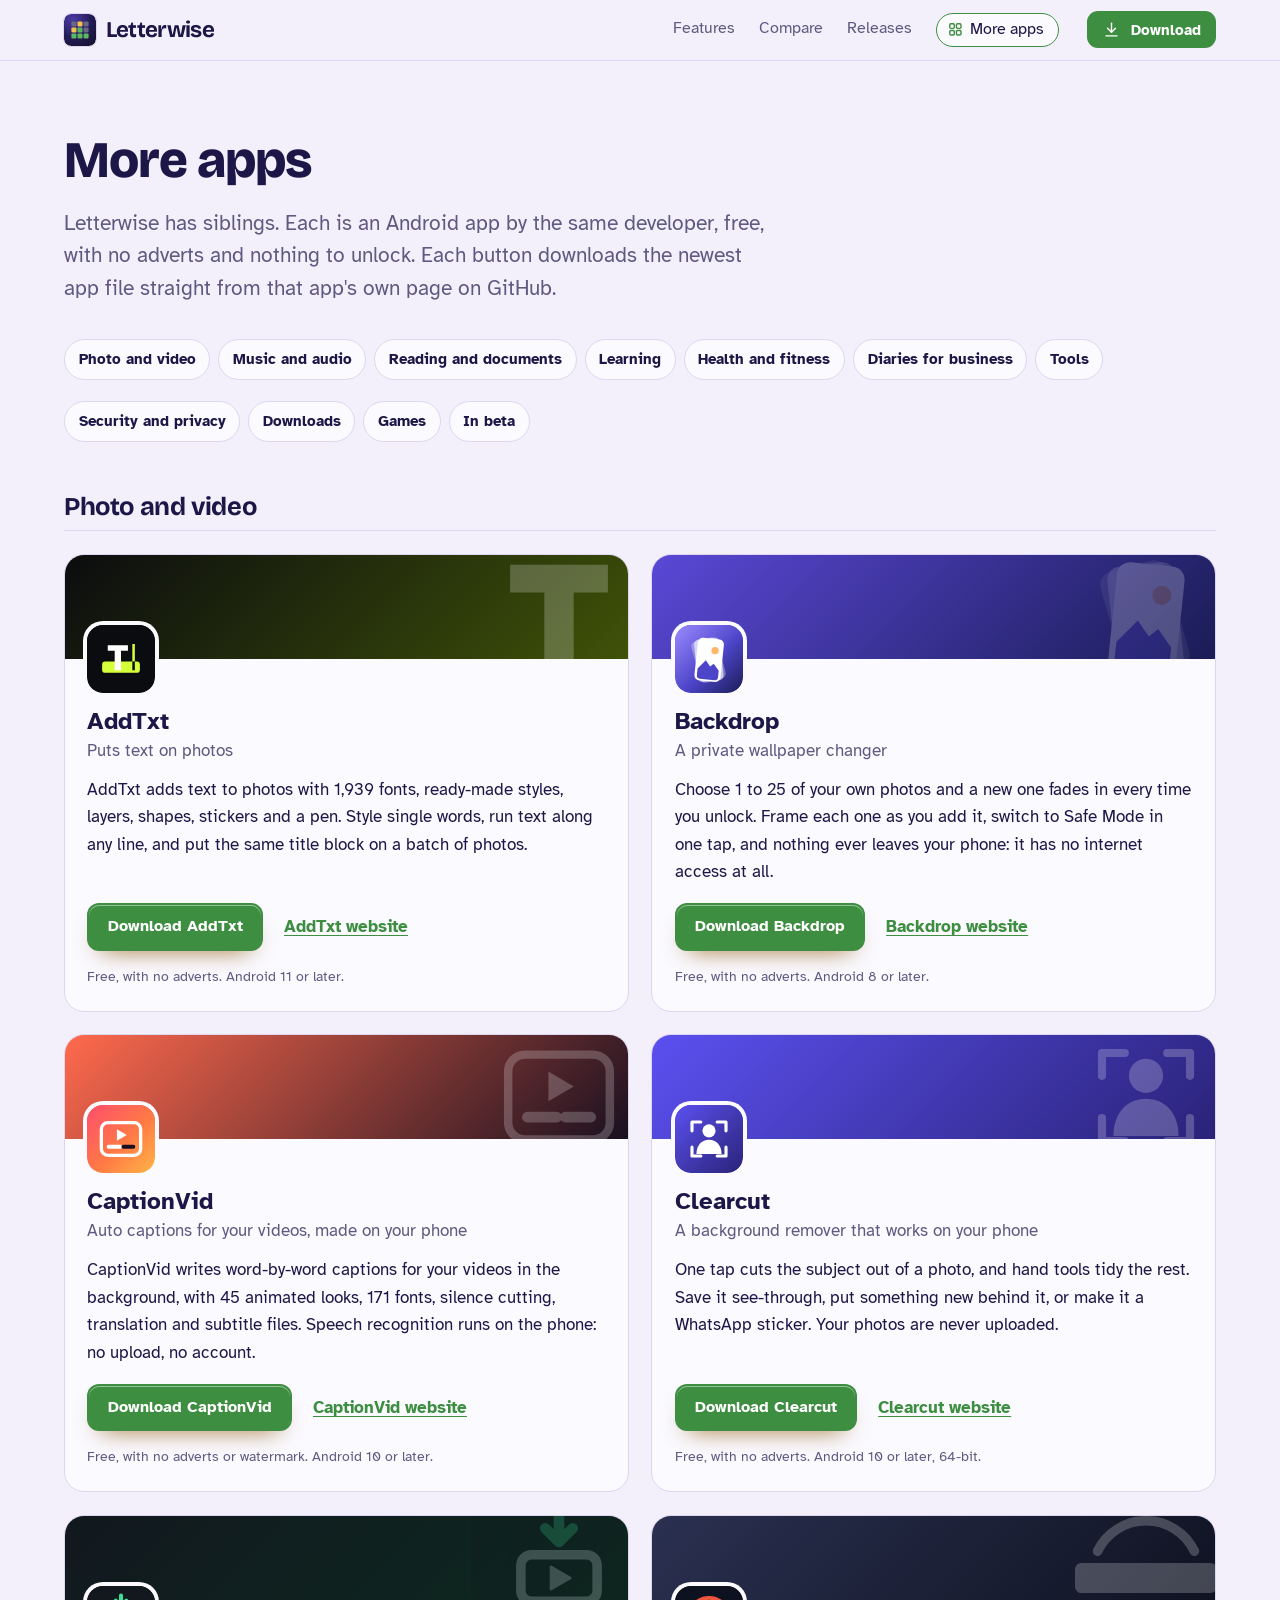
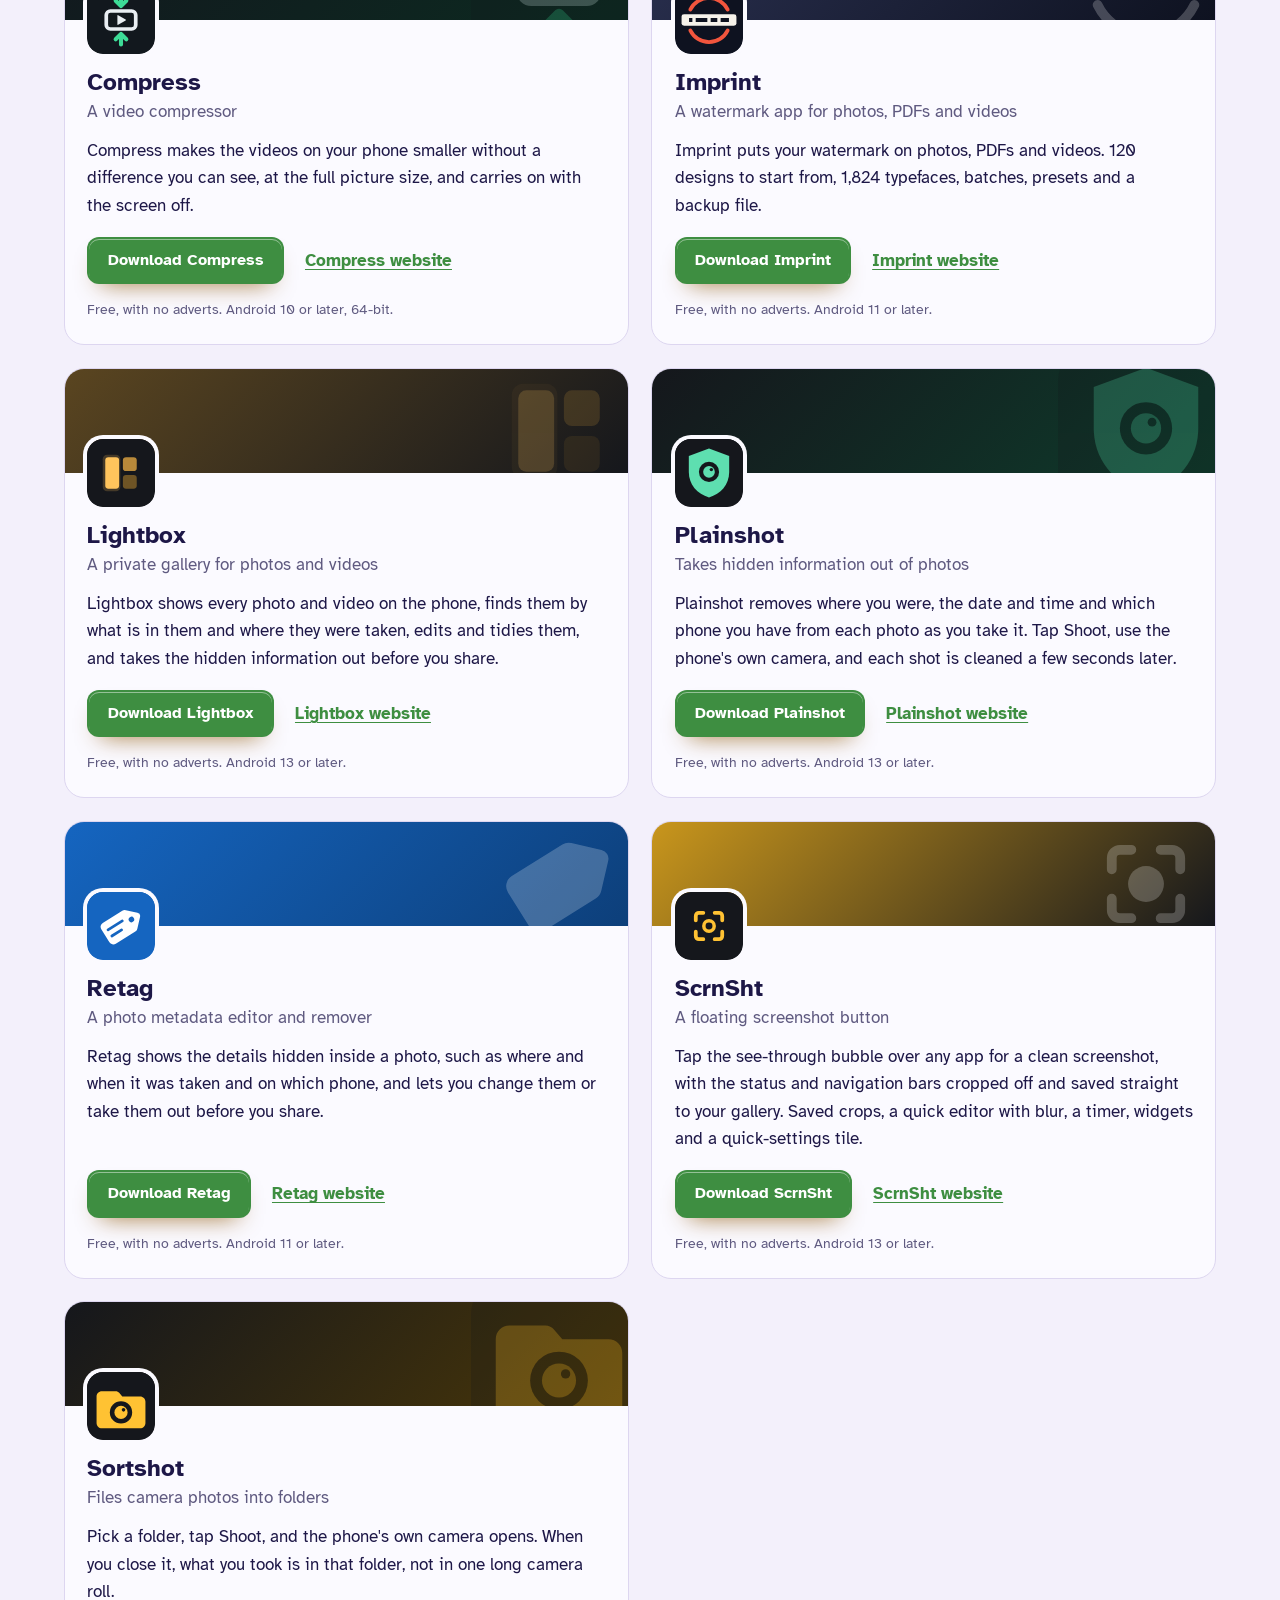
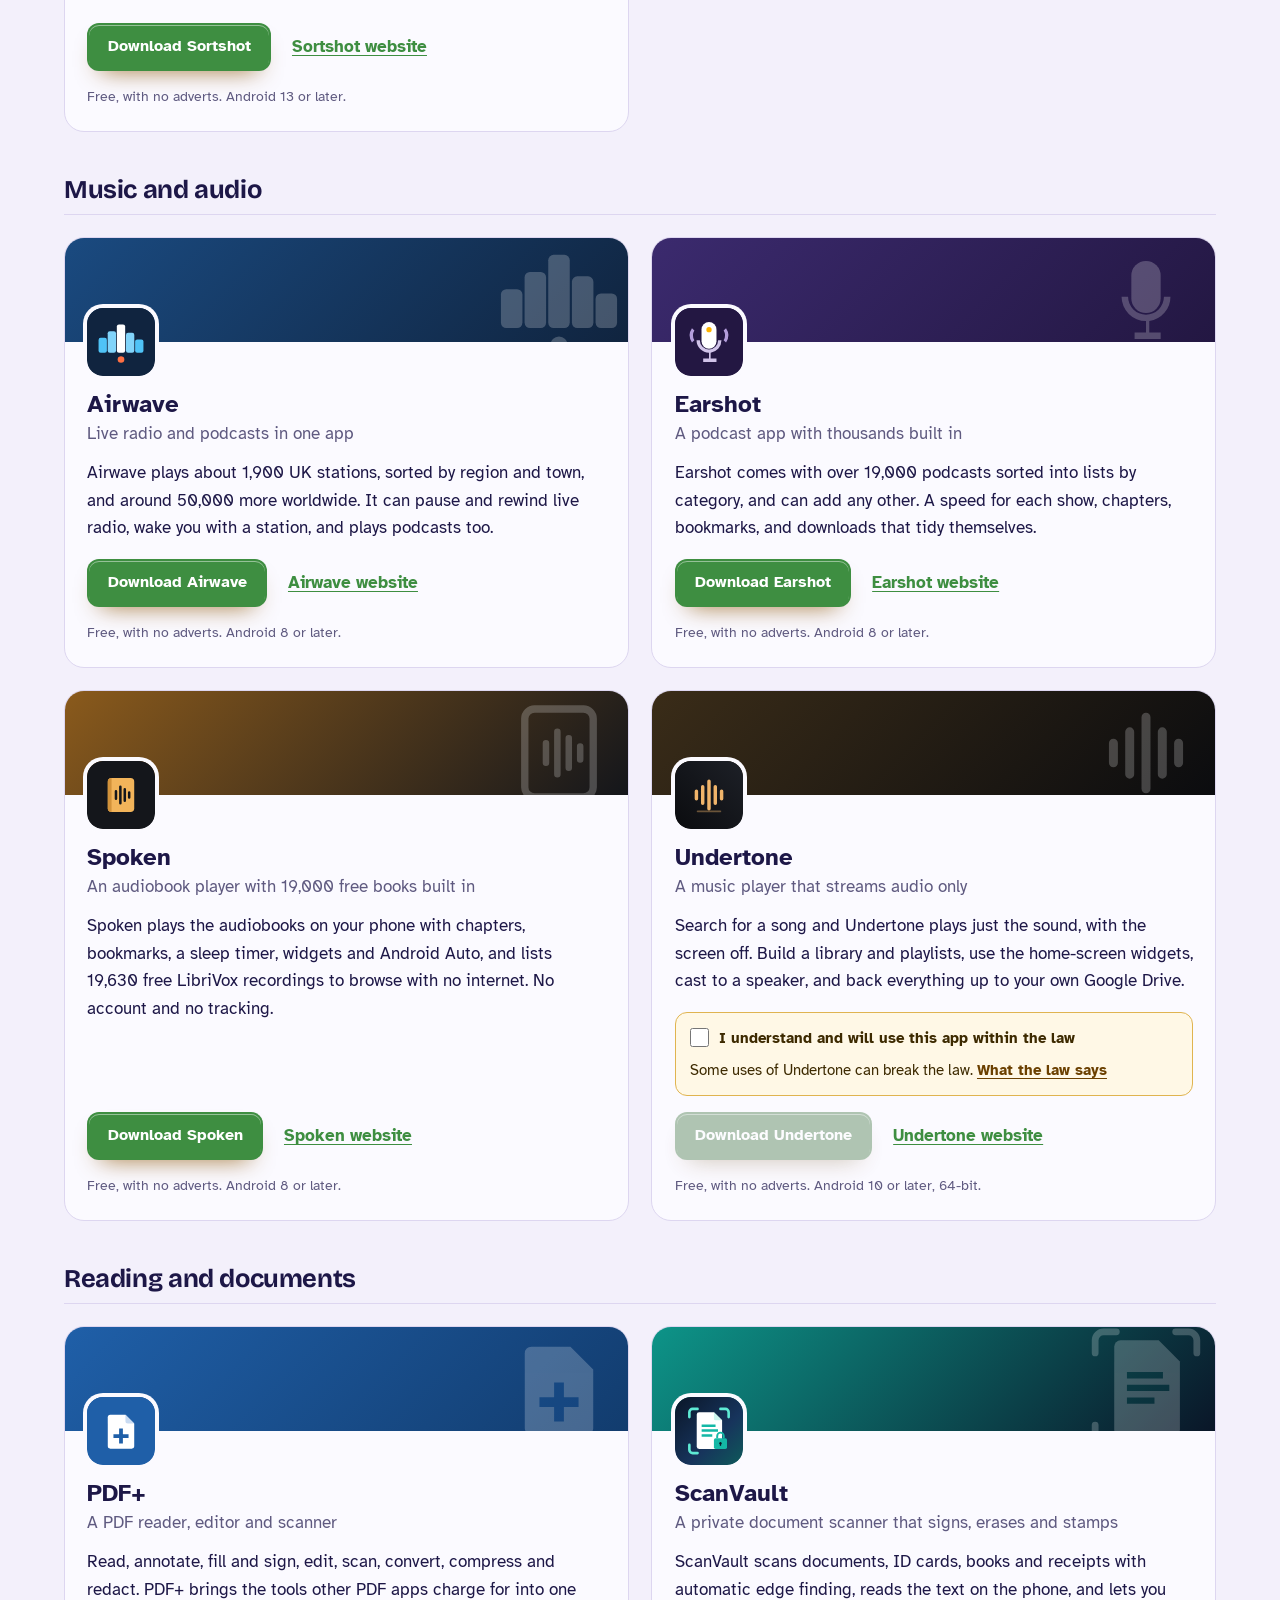
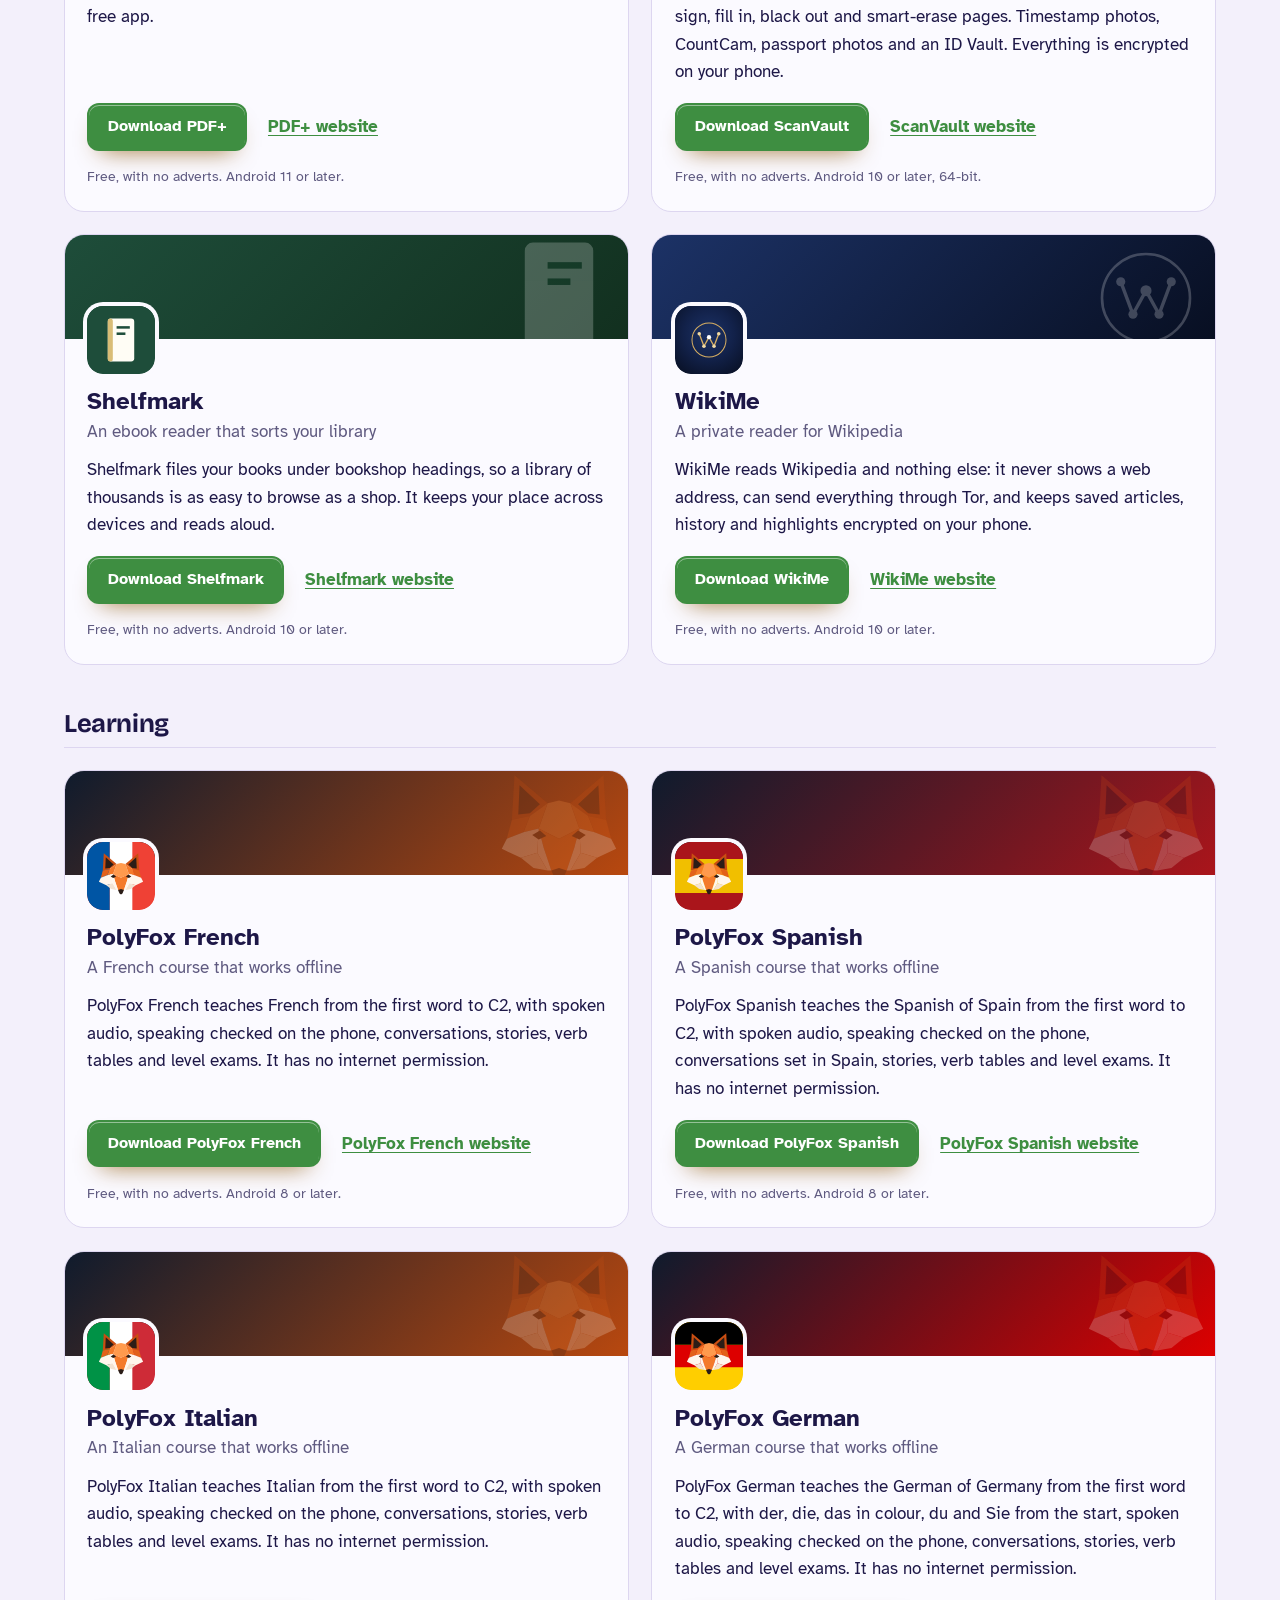
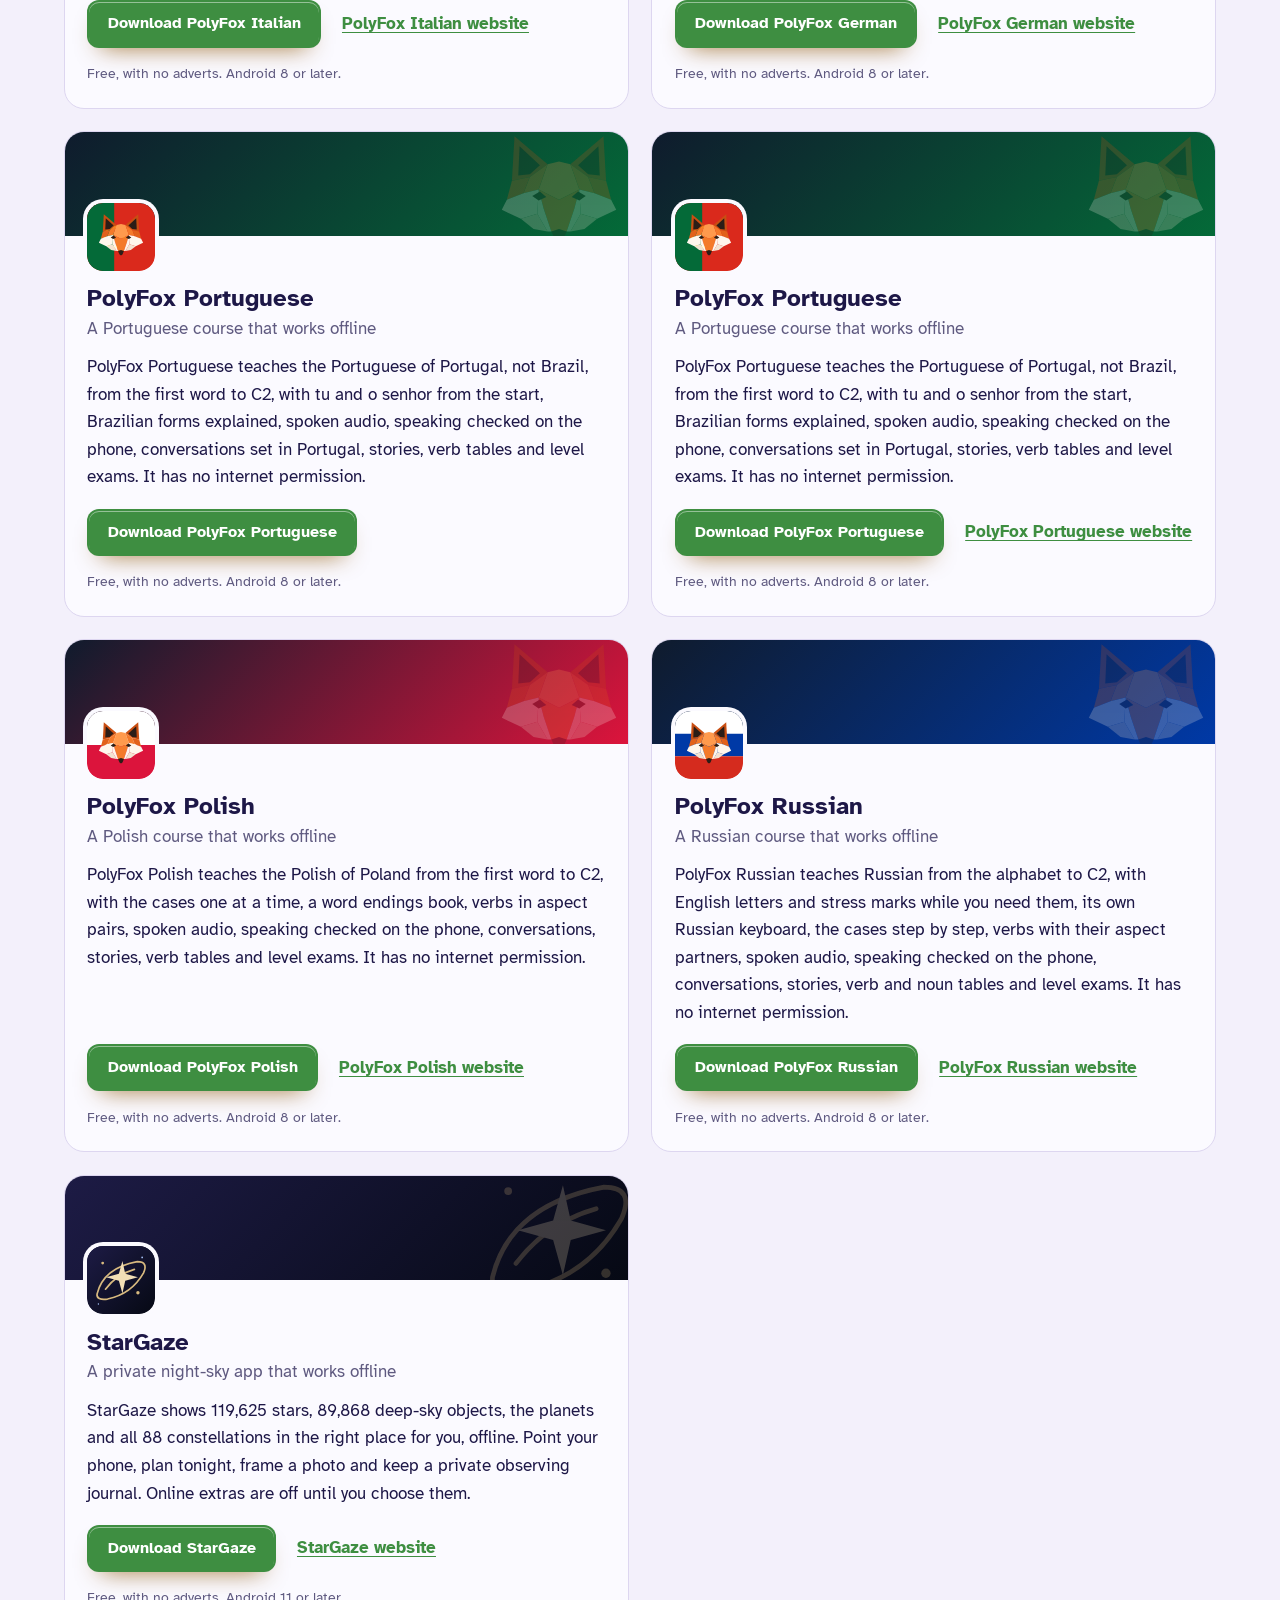
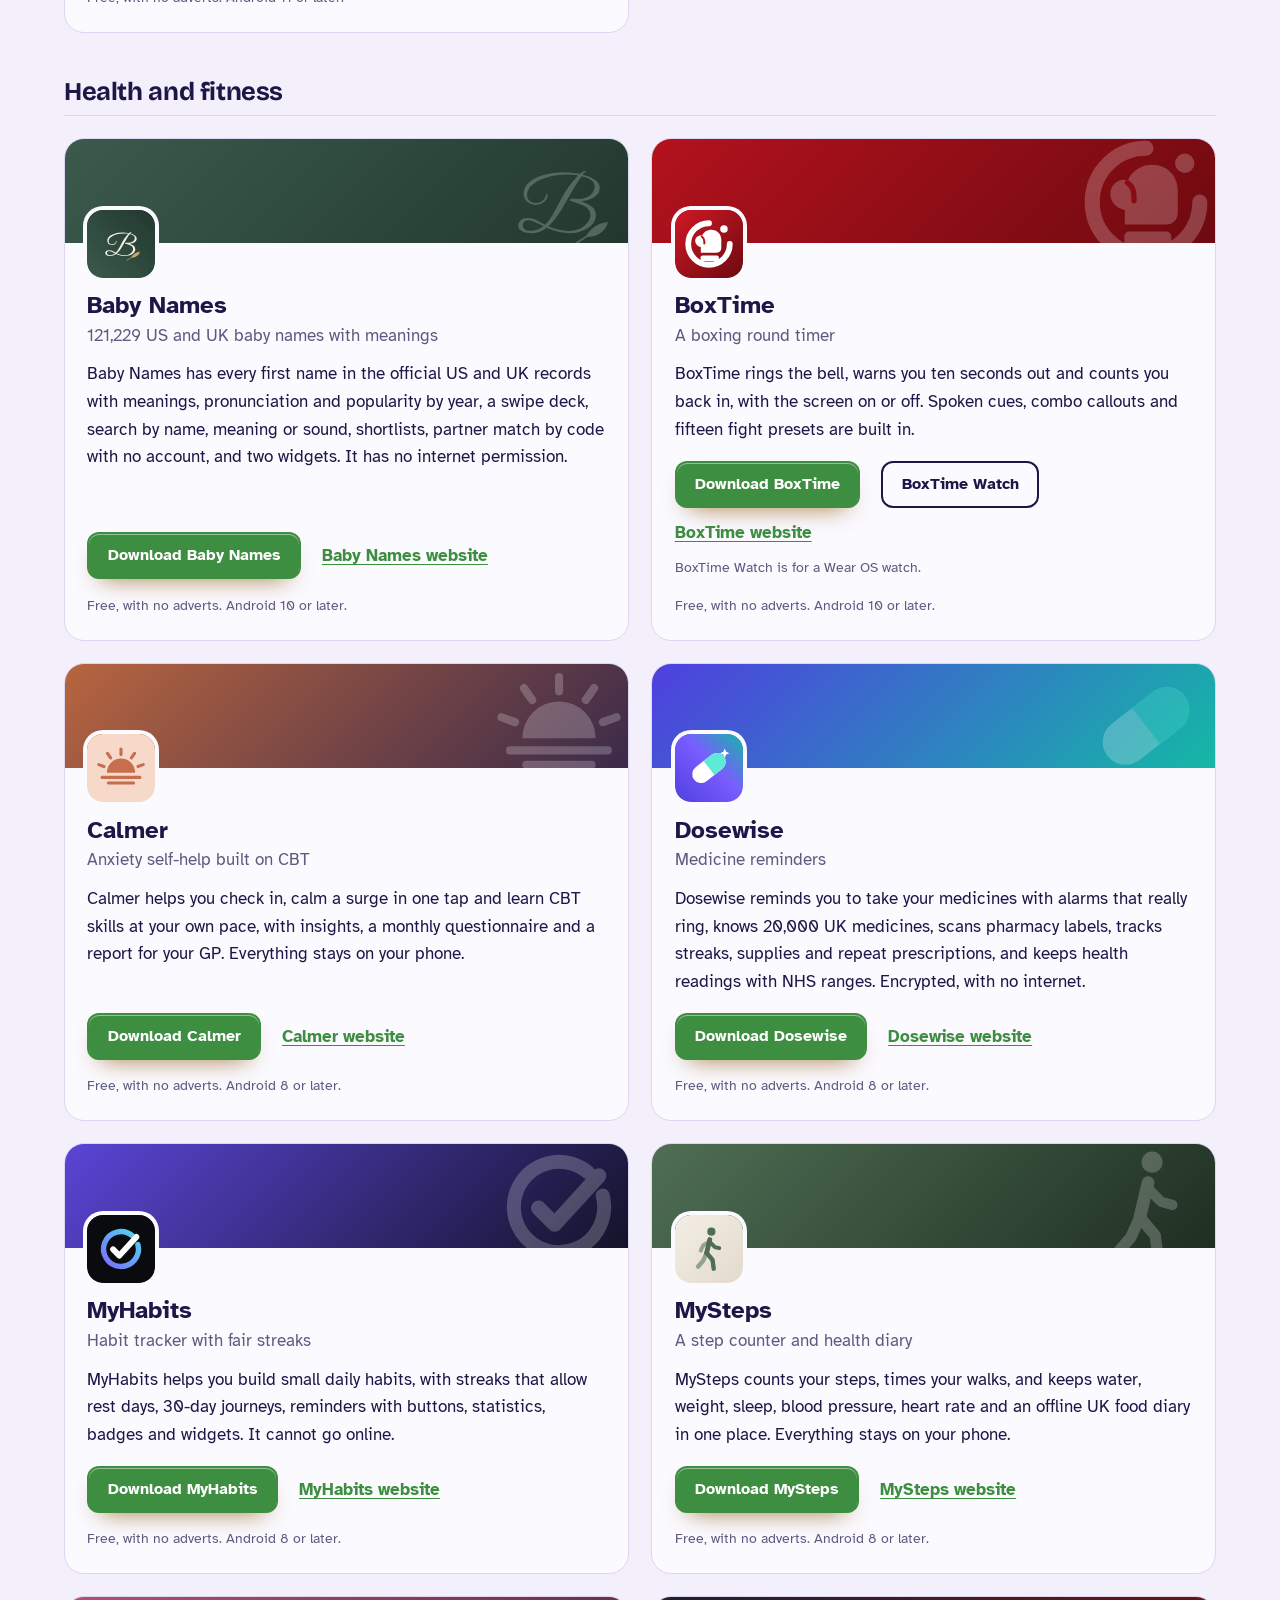
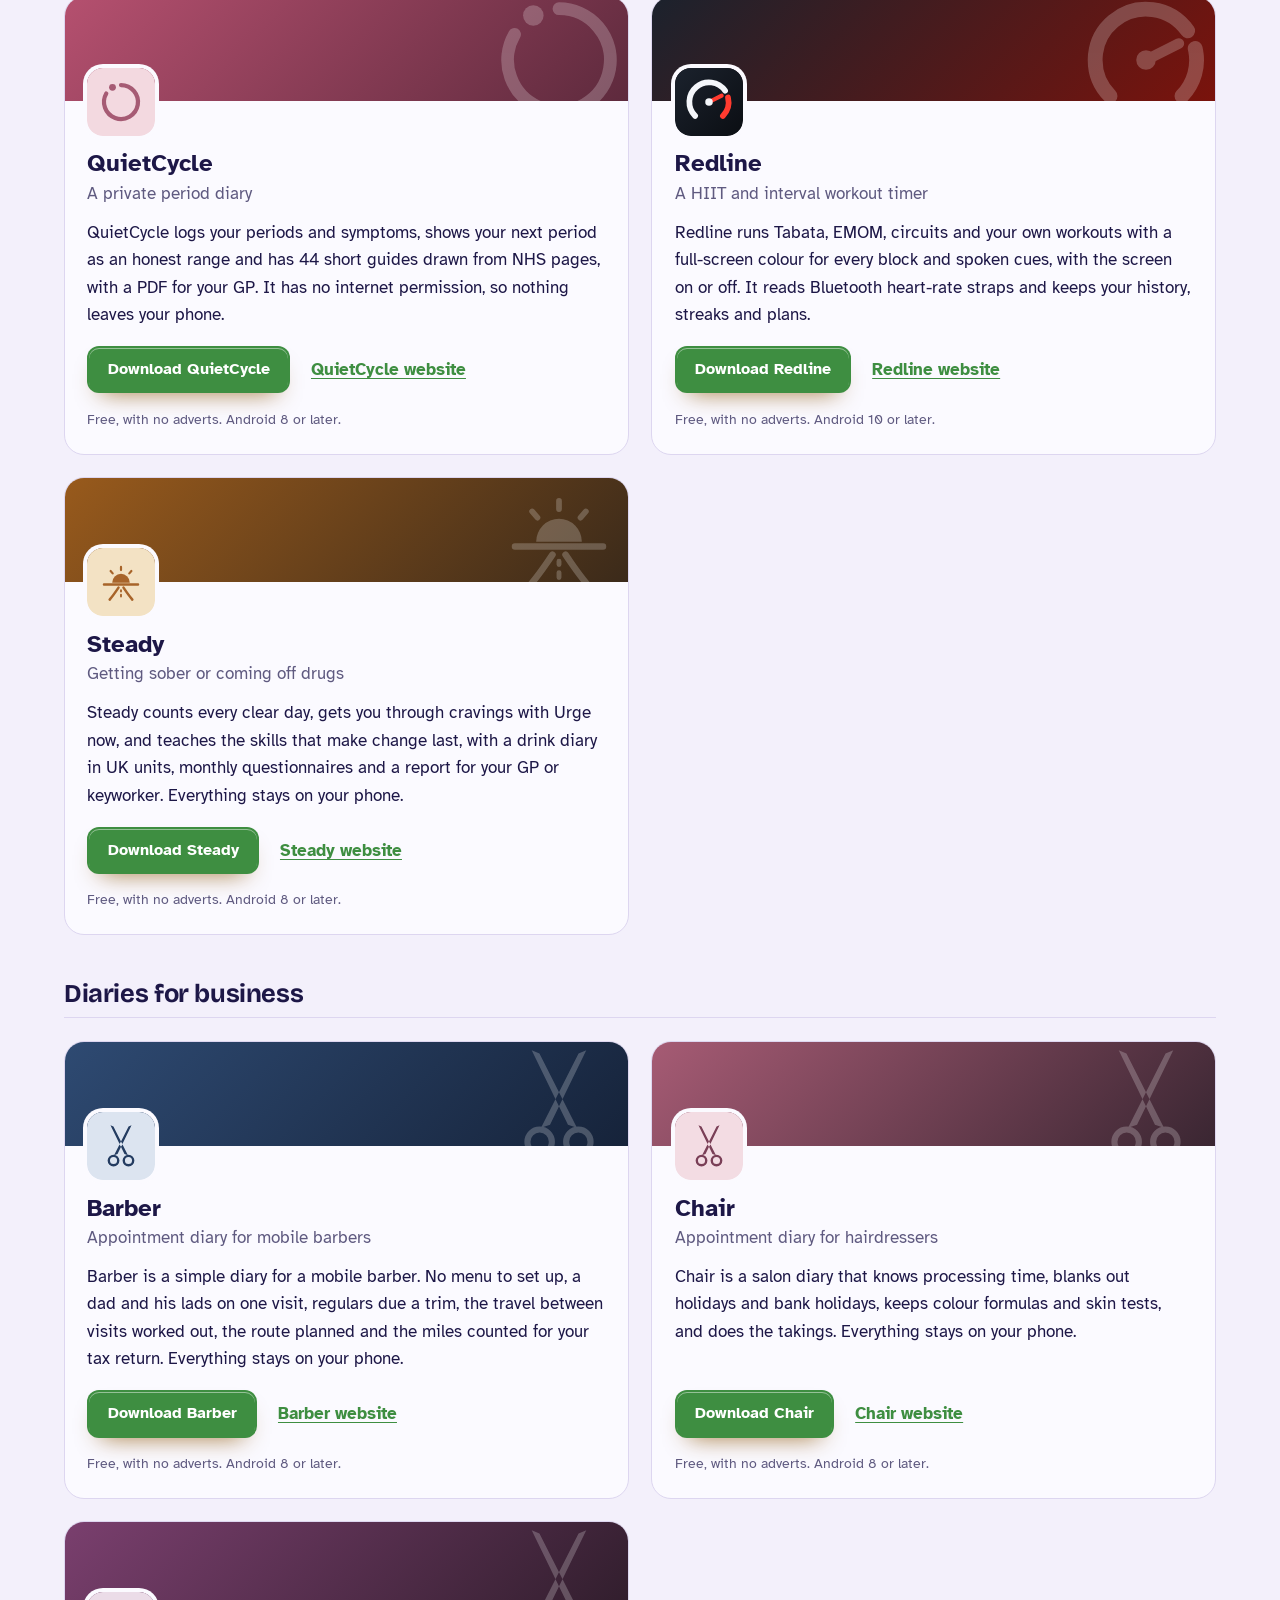
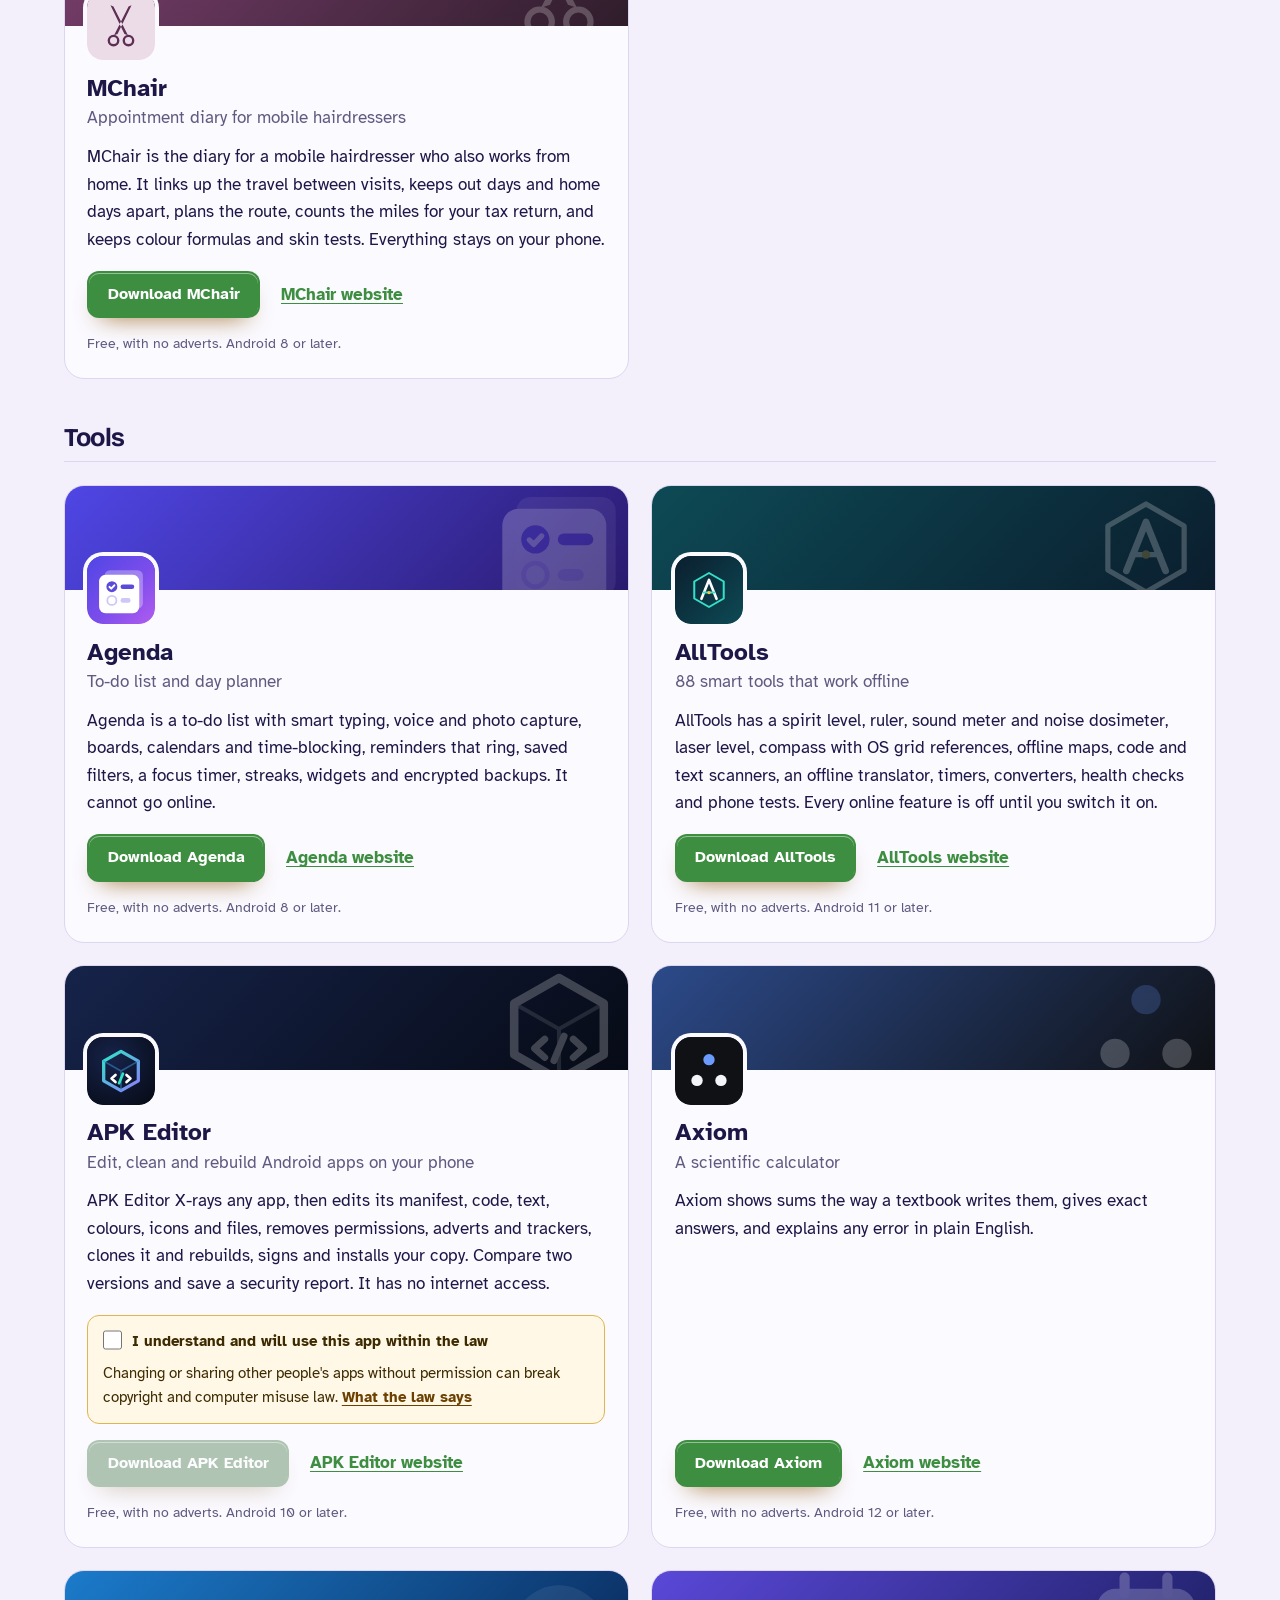
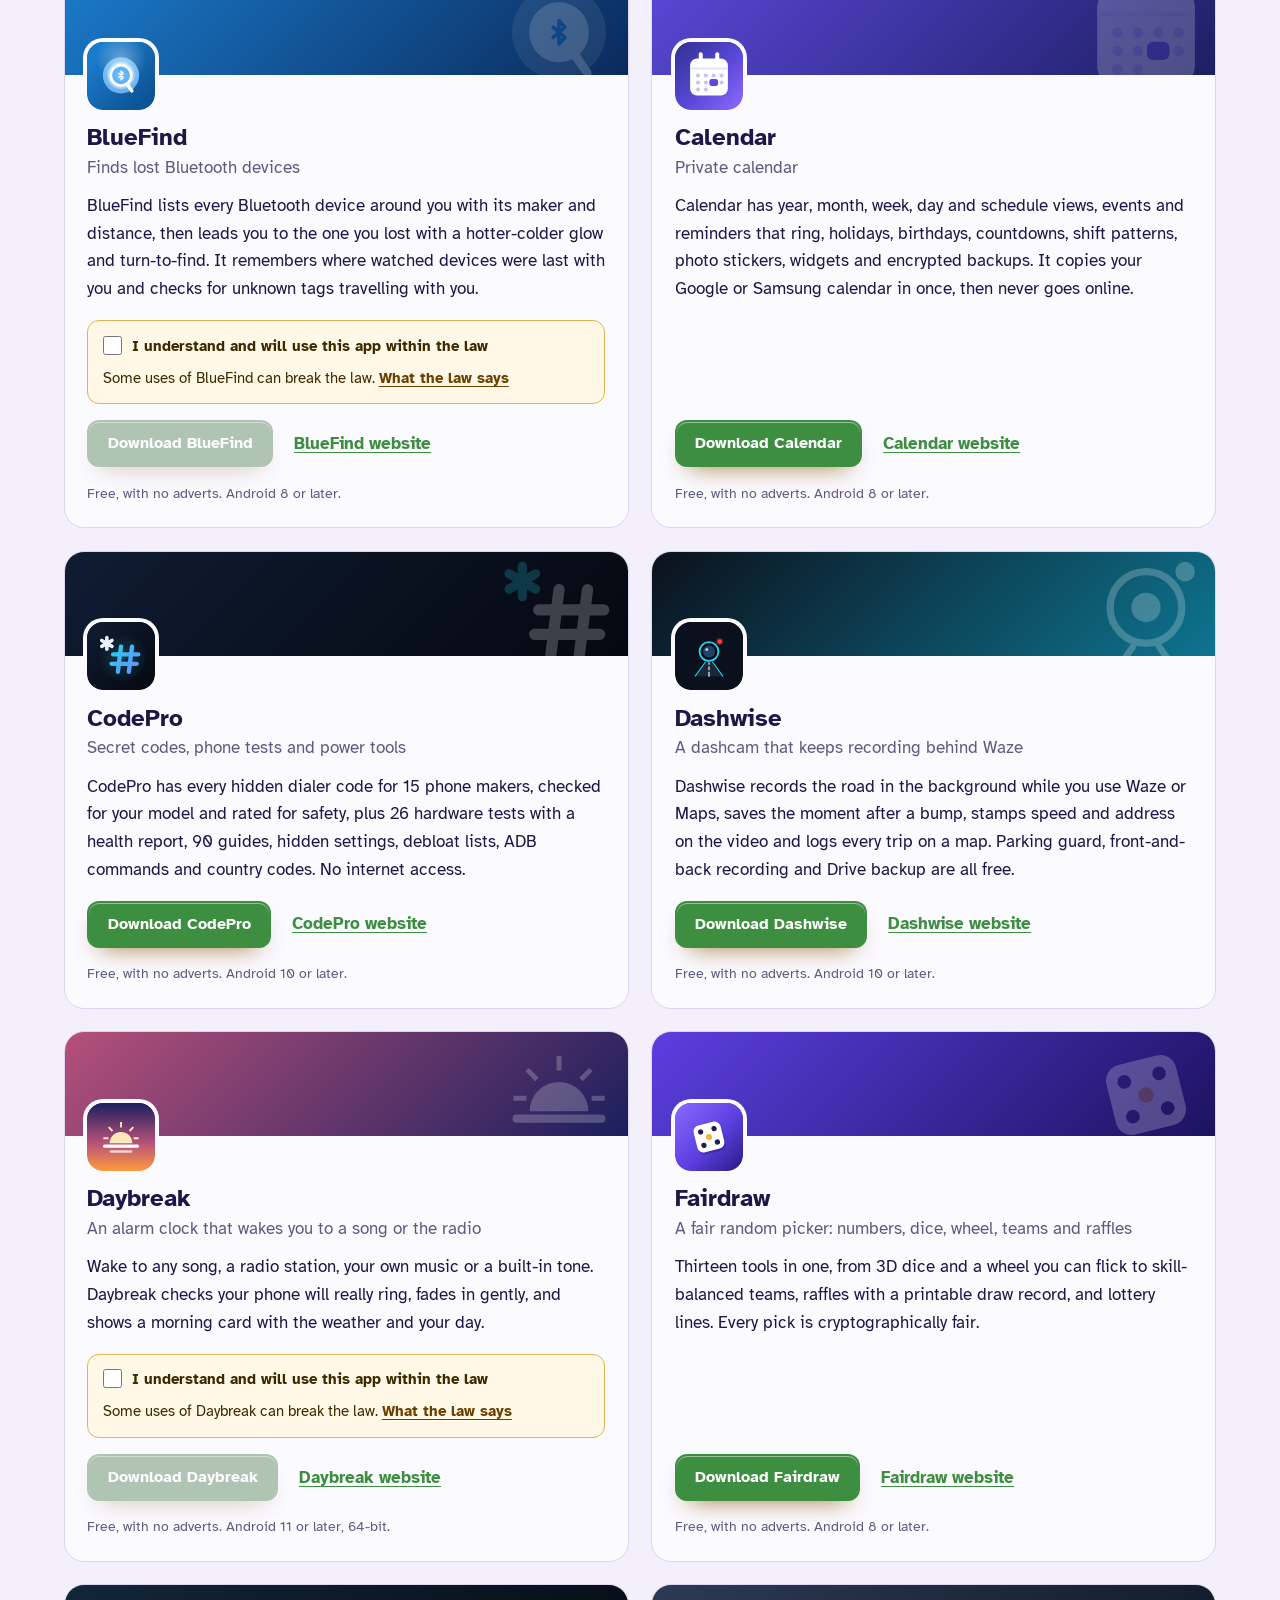
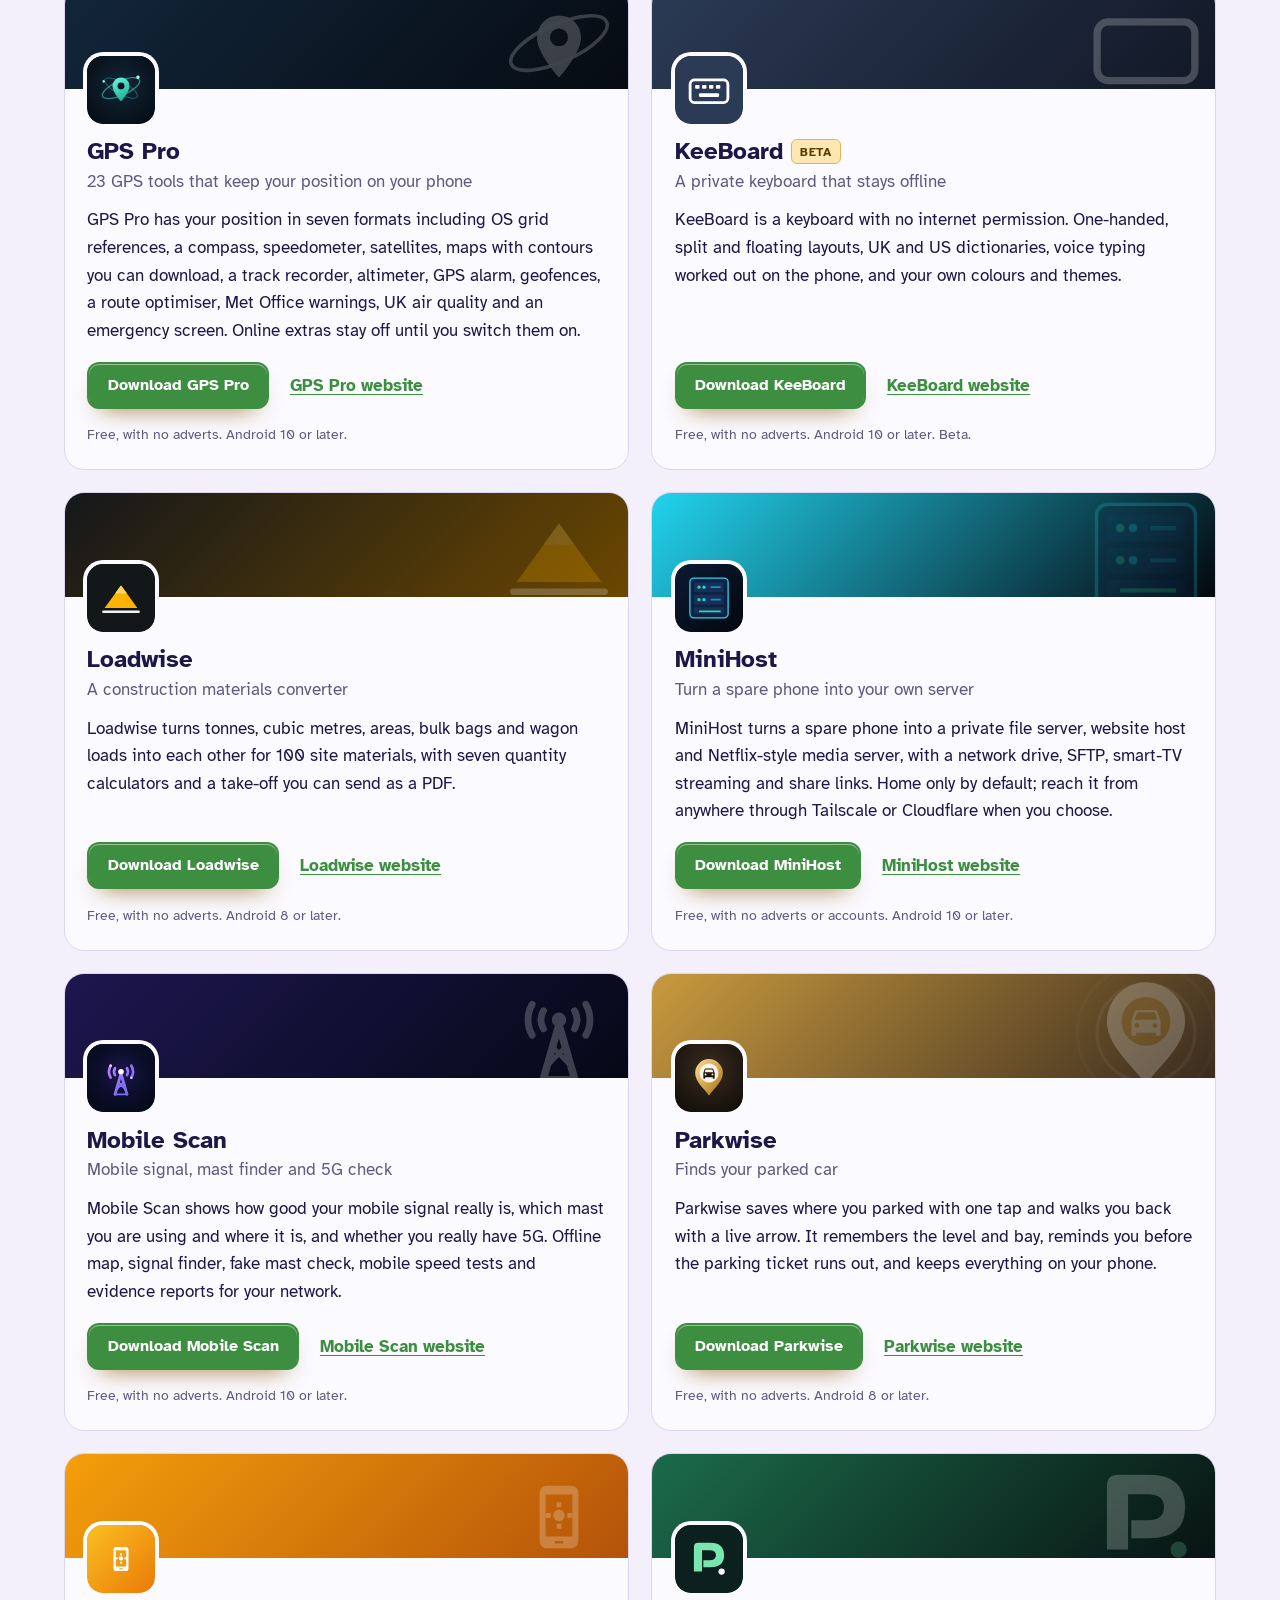
==== commit 4b4088be: "More apps: add Baby Names" ====
--- a/more-apps.html
+++ b/more-apps.html
@@ -4,7 +4,7 @@
 <meta charset="utf-8">
 <meta name="viewport" content="width=device-width, initial-scale=1">
 <title>More free Android apps from the maker of Letterwise</title>
-<meta name="description" content="All 96 free Android apps from the maker of Letterwise, in one list by category, each with its download and a link to its website.">
+<meta name="description" content="All 97 free Android apps from the maker of Letterwise, in one list by category, each with its download and a link to its website.">
 <meta name="author" content="Jonathan Jackson">
 <link rel="canonical" href="https://customgpter.github.io/letterwise/more-apps.html">
 <meta name="theme-color" content="#f3f0fb" media="(prefers-color-scheme: light)">
@@ -12,7 +12,7 @@
 <meta property="og:type" content="website">
 <meta property="og:site_name" content="Letterwise">
 <meta property="og:title" content="More free Android apps from the maker of Letterwise">
-<meta property="og:description" content="All 96 free Android apps from the maker of Letterwise, in one list by category, each with its download and a link to its website.">
+<meta property="og:description" content="All 97 free Android apps from the maker of Letterwise, in one list by category, each with its download and a link to its website.">
 <meta property="og:url" content="https://customgpter.github.io/letterwise/more-apps.html">
 <meta property="og:image" content="https://customgpter.github.io/letterwise/assets/og.png">
 <meta property="og:image:width" content="1200">
@@ -26,7 +26,7 @@
 <link rel="preload" href="./assets/fonts/atkinson-hyperlegible-latin-400-normal.woff2" as="font" type="font/woff2" crossorigin>
 <link rel="stylesheet" href="./assets/site.css?v=1">
 <link rel="stylesheet" href="./assets/house.css?v=1">
-<script type="application/ld+json">{"@context":"https://schema.org","@type":"ItemList","name":"Apps from the maker of Letterwise","url":"https://customgpter.github.io/letterwise/more-apps.html","itemListElement":[{"@type":"ListItem","position":1,"name":"AddTxt","url":"https://customgpter.github.io/addtxt/"},{"@type":"ListItem","position":2,"name":"Backdrop","url":"https://customgpter.github.io/backdrop/"},{"@type":"ListItem","position":3,"name":"CaptionVid","url":"https://customgpter.github.io/captionvid/"},{"@type":"ListItem","position":4,"name":"Clearcut","url":"https://customgpter.github.io/clearcut/"},{"@type":"ListItem","position":5,"name":"Compress","url":"https://customgpter.github.io/compress/"},{"@type":"ListItem","position":6,"name":"Imprint","url":"https://customgpter.github.io/imprint/"},{"@type":"ListItem","position":7,"name":"Lightbox","url":"https://customgpter.github.io/lightbox/"},{"@type":"ListItem","position":8,"name":"Plainshot","url":"https://customgpter.github.io/plainshot/"},{"@type":"ListItem","position":9,"name":"Retag","url":"https://customgpter.github.io/retag/"},{"@type":"ListItem","position":10,"name":"ScrnSht","url":"https://customgpter.github.io/scrnsht/"},{"@type":"ListItem","position":11,"name":"Sortshot","url":"https://customgpter.github.io/sortshot/"},{"@type":"ListItem","position":12,"name":"Airwave","url":"https://customgpter.github.io/airwave/"},{"@type":"ListItem","position":13,"name":"Earshot","url":"https://customgpter.github.io/earshot/"},{"@type":"ListItem","position":14,"name":"Spoken","url":"https://customgpter.github.io/spoken/"},{"@type":"ListItem","position":15,"name":"Undertone","url":"https://customgpter.github.io/undertone/"},{"@type":"ListItem","position":16,"name":"PDF+","url":"https://customgpter.github.io/pdfplus/"},{"@type":"ListItem","position":17,"name":"ScanVault","url":"https://customgpter.github.io/scanvault/"},{"@type":"ListItem","position":18,"name":"Shelfmark","url":"https://customgpter.github.io/shelfmark/"},{"@type":"ListItem","position":19,"name":"WikiMe","url":"https://customgpter.github.io/wikime/"},{"@type":"ListItem","position":20,"name":"PolyFox French","url":"https://customgpter.github.io/polyfox/"},{"@type":"ListItem","position":21,"name":"PolyFox German","url":"https://customgpter.github.io/polyfox-german/"},{"@type":"ListItem","position":22,"name":"PolyFox Portuguese","url":"https://customgpter.github.io/polyfox-portuguese/"},{"@type":"ListItem","position":23,"name":"PolyFox Polish","url":"https://customgpter.github.io/polyfox-polish/"},{"@type":"ListItem","position":24,"name":"PolyFox Russian","url":"https://customgpter.github.io/polyfox-russian/"},{"@type":"ListItem","position":25,"name":"StarGaze","url":"https://customgpter.github.io/stargaze/"},{"@type":"ListItem","position":26,"name":"BoxTime","url":"https://customgpter.github.io/boxtime/"},{"@type":"ListItem","position":27,"name":"Calmer","url":"https://customgpter.github.io/calmer/"},{"@type":"ListItem","position":28,"name":"Dosewise","url":"https://customgpter.github.io/dosewise/"},{"@type":"ListItem","position":29,"name":"MyHabits","url":"https://customgpter.github.io/myhabits/"},{"@type":"ListItem","position":30,"name":"MySteps","url":"https://customgpter.github.io/mysteps/"},{"@type":"ListItem","position":31,"name":"QuietCycle","url":"https://customgpter.github.io/quietcycle/"},{"@type":"ListItem","position":32,"name":"Redline","url":"https://customgpter.github.io/redline/"},{"@type":"ListItem","position":33,"name":"Steady","url":"https://customgpter.github.io/steady/"},{"@type":"ListItem","position":34,"name":"Barber","url":"https://customgpter.github.io/barber/"},{"@type":"ListItem","position":35,"name":"Chair","url":"https://customgpter.github.io/chair/"},{"@type":"ListItem","position":36,"name":"MChair","url":"https://customgpter.github.io/mchair/"},{"@type":"ListItem","position":37,"name":"Agenda","url":"https://customgpter.github.io/agenda/"},{"@type":"ListItem","position":38,"name":"AllTools","url":"https://customgpter.github.io/alltools/"},{"@type":"ListItem","position":39,"name":"APK Editor","url":"https://customgpter.github.io/apkeditor/"},{"@type":"ListItem","position":40,"name":"Axiom","url":"https://customgpter.github.io/axiom/"},{"@type":"ListItem","position":41,"name":"BlueFind","url":"https://customgpter.github.io/bluefind/"},{"@type":"ListItem","position":42,"name":"Calendar","url":"https://customgpter.github.io/calendar/"},{"@type":"ListItem","position":43,"name":"CodePro","url":"https://customgpter.github.io/codepro/"},{"@type":"ListItem","position":44,"name":"Dashwise","url":"https://customgpter.github.io/dashwise/"},{"@type":"ListItem","position":45,"name":"Daybreak","url":"https://customgpter.github.io/daybreak/"},{"@type":"ListItem","position":46,"name":"Fairdraw","url":"https://customgpter.github.io/fairdraw/"},{"@type":"ListItem","position":47,"name":"GPS Pro","url":"https://customgpter.github.io/gpspro/"},{"@type":"ListItem","position":48,"name":"KeeBoard","url":"https://customgpter.github.io/keeboard/"},{"@type":"ListItem","position":49,"name":"Loadwise","url":"https://customgpter.github.io/loadwise/"},{"@type":"ListItem","position":50,"name":"MiniHost","url":"https://customgpter.github.io/minihost/"},{"@type":"ListItem","position":51,"name":"Mobile Scan","url":"https://customgpter.github.io/mobilescan/"},{"@type":"ListItem","position":52,"name":"Parkwise","url":"https://customgpter.github.io/parkwise/"},{"@type":"ListItem","position":53,"name":"Pocketmind","url":"https://customgpter.github.io/pocketmind/"},{"@type":"ListItem","position":54,"name":"Refine","url":"https://customgpter.github.io/refine/"},{"@type":"ListItem","position":55,"name":"Shiftwise","url":"https://customgpter.github.io/shiftwise/"},{"@type":"ListItem","position":56,"name":"SimpleCalc","url":"https://customgpter.github.io/simplecalc/"},{"@type":"ListItem","position":57,"name":"Skyline","url":"https://customgpter.github.io/skyline/"},{"@type":"ListItem","position":58,"name":"Slipway","url":"https://customgpter.github.io/slipway/"},{"@type":"ListItem","position":59,"name":"Tagger","url":"https://customgpter.github.io/tagger/"},{"@type":"ListItem","position":60,"name":"TotalClean","url":"https://customgpter.github.io/totalclean/"},{"@type":"ListItem","position":61,"name":"TVLink","url":"https://customgpter.github.io/tvlink/"},{"@type":"ListItem","position":62,"name":"Unbox","url":"https://customgpter.github.io/unbox/"},{"@type":"ListItem","position":63,"name":"WhatsKeep","url":"https://customgpter.github.io/whatskeep/"},{"@type":"ListItem","position":64,"name":"WiFi Scan","url":"https://customgpter.github.io/wifiscan/"},{"@type":"ListItem","position":65,"name":"Auditly","url":"https://customgpter.github.io/auditly/"},{"@type":"ListItem","position":66,"name":"Backchannel","url":"https://customgpter.github.io/backchannel/"},{"@type":"ListItem","position":67,"name":"ENotes","url":"https://customgpter.github.io/enotes/"},{"@type":"ListItem","position":68,"name":"FindMe","url":"https://customgpter.github.io/findme/"},{"@type":"ListItem","position":69,"name":"iLock","url":"https://customgpter.github.io/ilock/"},{"@type":"ListItem","position":70,"name":"ImSafe","url":"https://customgpter.github.io/imsafe/"},{"@type":"ListItem","position":71,"name":"IShred","url":"https://customgpter.github.io/ishred/"},{"@type":"ListItem","position":72,"name":"LockBox","url":"https://customgpter.github.io/lockbox/"},{"@type":"ListItem","position":73,"name":"PassVault","url":"https://customgpter.github.io/passvault/"},{"@type":"ListItem","position":74,"name":"SpyFind","url":"https://customgpter.github.io/spyfind/"},{"@type":"ListItem","position":75,"name":"TextWipe","url":"https://customgpter.github.io/textwipe/"},{"@type":"ListItem","position":76,"name":"Tracewire","url":"https://customgpter.github.io/tracewire/"},{"@type":"ListItem","position":77,"name":"Vigil","url":"https://customgpter.github.io/vigil/"},{"@type":"ListItem","position":78,"name":"Grab","url":"https://customgpter.github.io/grab/"},{"@type":"ListItem","position":79,"name":"Swarm","url":"https://customgpter.github.io/swarm/"},{"@type":"ListItem","position":80,"name":"Plane Games","url":"https://customgpter.github.io/plane-games/"},{"@type":"ListItem","position":81,"name":"Ninefold","url":"https://customgpter.github.io/ninefold/"},{"@type":"ListItem","position":82,"name":"Cubewise","url":"https://customgpter.github.io/cubewise/"},{"@type":"ListItem","position":83,"name":"Tilewise","url":"https://customgpter.github.io/tilewise/"},{"@type":"ListItem","position":84,"name":"Letterwise","url":"https://customgpter.github.io/letterwise/"},{"@type":"ListItem","position":85,"name":"Kingside","url":"https://customgpter.github.io/kingside/"},{"@type":"ListItem","position":86,"name":"Deckhand","url":"https://customgpter.github.io/deckhand/"},{"@type":"ListItem","position":87,"name":"SNESForge","url":"https://customgpter.github.io/snesforge/"},{"@type":"ListItem","position":88,"name":"Fame Boy","url":"https://customgpter.github.io/fameboy/"},{"@type":"ListItem","position":89,"name":"PSPPro","url":"https://customgpter.github.io/psppro/"},{"@type":"ListItem","position":90,"name":"MegaGen","url":"https://customgpter.github.io/megagen/"},{"@type":"ListItem","position":91,"name":"QVR","url":"https://customgpter.github.io/qvr/"},{"@type":"ListItem","position":92,"name":"QVR Watch","url":"https://customgpter.github.io/qvr-watch/"},{"@type":"ListItem","position":93,"name":"QVRLite","url":"https://customgpter.github.io/qvrlite/"},{"@type":"ListItem","position":94,"name":"Onionz","url":"https://customgpter.github.io/onionz/"},{"@type":"ListItem","position":95,"name":"OnionzWeb","url":"https://customgpter.github.io/onionzweb/"}]}</script>
+<script type="application/ld+json">{"@context":"https://schema.org","@type":"ItemList","name":"Apps from the maker of Letterwise","url":"https://customgpter.github.io/letterwise/more-apps.html","itemListElement":[{"@type":"ListItem","position":1,"name":"AddTxt","url":"https://customgpter.github.io/addtxt/"},{"@type":"ListItem","position":2,"name":"Backdrop","url":"https://customgpter.github.io/backdrop/"},{"@type":"ListItem","position":3,"name":"CaptionVid","url":"https://customgpter.github.io/captionvid/"},{"@type":"ListItem","position":4,"name":"Clearcut","url":"https://customgpter.github.io/clearcut/"},{"@type":"ListItem","position":5,"name":"Compress","url":"https://customgpter.github.io/compress/"},{"@type":"ListItem","position":6,"name":"Imprint","url":"https://customgpter.github.io/imprint/"},{"@type":"ListItem","position":7,"name":"Lightbox","url":"https://customgpter.github.io/lightbox/"},{"@type":"ListItem","position":8,"name":"Plainshot","url":"https://customgpter.github.io/plainshot/"},{"@type":"ListItem","position":9,"name":"Retag","url":"https://customgpter.github.io/retag/"},{"@type":"ListItem","position":10,"name":"ScrnSht","url":"https://customgpter.github.io/scrnsht/"},{"@type":"ListItem","position":11,"name":"Sortshot","url":"https://customgpter.github.io/sortshot/"},{"@type":"ListItem","position":12,"name":"Airwave","url":"https://customgpter.github.io/airwave/"},{"@type":"ListItem","position":13,"name":"Earshot","url":"https://customgpter.github.io/earshot/"},{"@type":"ListItem","position":14,"name":"Spoken","url":"https://customgpter.github.io/spoken/"},{"@type":"ListItem","position":15,"name":"Undertone","url":"https://customgpter.github.io/undertone/"},{"@type":"ListItem","position":16,"name":"PDF+","url":"https://customgpter.github.io/pdfplus/"},{"@type":"ListItem","position":17,"name":"ScanVault","url":"https://customgpter.github.io/scanvault/"},{"@type":"ListItem","position":18,"name":"Shelfmark","url":"https://customgpter.github.io/shelfmark/"},{"@type":"ListItem","position":19,"name":"WikiMe","url":"https://customgpter.github.io/wikime/"},{"@type":"ListItem","position":20,"name":"PolyFox French","url":"https://customgpter.github.io/polyfox/"},{"@type":"ListItem","position":21,"name":"PolyFox German","url":"https://customgpter.github.io/polyfox-german/"},{"@type":"ListItem","position":22,"name":"PolyFox Portuguese","url":"https://customgpter.github.io/polyfox-portuguese/"},{"@type":"ListItem","position":23,"name":"PolyFox Polish","url":"https://customgpter.github.io/polyfox-polish/"},{"@type":"ListItem","position":24,"name":"PolyFox Russian","url":"https://customgpter.github.io/polyfox-russian/"},{"@type":"ListItem","position":25,"name":"StarGaze","url":"https://customgpter.github.io/stargaze/"},{"@type":"ListItem","position":26,"name":"Baby Names","url":"https://customgpter.github.io/babynames/"},{"@type":"ListItem","position":27,"name":"BoxTime","url":"https://customgpter.github.io/boxtime/"},{"@type":"ListItem","position":28,"name":"Calmer","url":"https://customgpter.github.io/calmer/"},{"@type":"ListItem","position":29,"name":"Dosewise","url":"https://customgpter.github.io/dosewise/"},{"@type":"ListItem","position":30,"name":"MyHabits","url":"https://customgpter.github.io/myhabits/"},{"@type":"ListItem","position":31,"name":"MySteps","url":"https://customgpter.github.io/mysteps/"},{"@type":"ListItem","position":32,"name":"QuietCycle","url":"https://customgpter.github.io/quietcycle/"},{"@type":"ListItem","position":33,"name":"Redline","url":"https://customgpter.github.io/redline/"},{"@type":"ListItem","position":34,"name":"Steady","url":"https://customgpter.github.io/steady/"},{"@type":"ListItem","position":35,"name":"Barber","url":"https://customgpter.github.io/barber/"},{"@type":"ListItem","position":36,"name":"Chair","url":"https://customgpter.github.io/chair/"},{"@type":"ListItem","position":37,"name":"MChair","url":"https://customgpter.github.io/mchair/"},{"@type":"ListItem","position":38,"name":"Agenda","url":"https://customgpter.github.io/agenda/"},{"@type":"ListItem","position":39,"name":"AllTools","url":"https://customgpter.github.io/alltools/"},{"@type":"ListItem","position":40,"name":"APK Editor","url":"https://customgpter.github.io/apkeditor/"},{"@type":"ListItem","position":41,"name":"Axiom","url":"https://customgpter.github.io/axiom/"},{"@type":"ListItem","position":42,"name":"BlueFind","url":"https://customgpter.github.io/bluefind/"},{"@type":"ListItem","position":43,"name":"Calendar","url":"https://customgpter.github.io/calendar/"},{"@type":"ListItem","position":44,"name":"CodePro","url":"https://customgpter.github.io/codepro/"},{"@type":"ListItem","position":45,"name":"Dashwise","url":"https://customgpter.github.io/dashwise/"},{"@type":"ListItem","position":46,"name":"Daybreak","url":"https://customgpter.github.io/daybreak/"},{"@type":"ListItem","position":47,"name":"Fairdraw","url":"https://customgpter.github.io/fairdraw/"},{"@type":"ListItem","position":48,"name":"GPS Pro","url":"https://customgpter.github.io/gpspro/"},{"@type":"ListItem","position":49,"name":"KeeBoard","url":"https://customgpter.github.io/keeboard/"},{"@type":"ListItem","position":50,"name":"Loadwise","url":"https://customgpter.github.io/loadwise/"},{"@type":"ListItem","position":51,"name":"MiniHost","url":"https://customgpter.github.io/minihost/"},{"@type":"ListItem","position":52,"name":"Mobile Scan","url":"https://customgpter.github.io/mobilescan/"},{"@type":"ListItem","position":53,"name":"Parkwise","url":"https://customgpter.github.io/parkwise/"},{"@type":"ListItem","position":54,"name":"Pocketmind","url":"https://customgpter.github.io/pocketmind/"},{"@type":"ListItem","position":55,"name":"Refine","url":"https://customgpter.github.io/refine/"},{"@type":"ListItem","position":56,"name":"Shiftwise","url":"https://customgpter.github.io/shiftwise/"},{"@type":"ListItem","position":57,"name":"SimpleCalc","url":"https://customgpter.github.io/simplecalc/"},{"@type":"ListItem","position":58,"name":"Skyline","url":"https://customgpter.github.io/skyline/"},{"@type":"ListItem","position":59,"name":"Slipway","url":"https://customgpter.github.io/slipway/"},{"@type":"ListItem","position":60,"name":"Tagger","url":"https://customgpter.github.io/tagger/"},{"@type":"ListItem","position":61,"name":"TotalClean","url":"https://customgpter.github.io/totalclean/"},{"@type":"ListItem","position":62,"name":"TVLink","url":"https://customgpter.github.io/tvlink/"},{"@type":"ListItem","position":63,"name":"Unbox","url":"https://customgpter.github.io/unbox/"},{"@type":"ListItem","position":64,"name":"WhatsKeep","url":"https://customgpter.github.io/whatskeep/"},{"@type":"ListItem","position":65,"name":"WiFi Scan","url":"https://customgpter.github.io/wifiscan/"},{"@type":"ListItem","position":66,"name":"Auditly","url":"https://customgpter.github.io/auditly/"},{"@type":"ListItem","position":67,"name":"Backchannel","url":"https://customgpter.github.io/backchannel/"},{"@type":"ListItem","position":68,"name":"ENotes","url":"https://customgpter.github.io/enotes/"},{"@type":"ListItem","position":69,"name":"FindMe","url":"https://customgpter.github.io/findme/"},{"@type":"ListItem","position":70,"name":"iLock","url":"https://customgpter.github.io/ilock/"},{"@type":"ListItem","position":71,"name":"ImSafe","url":"https://customgpter.github.io/imsafe/"},{"@type":"ListItem","position":72,"name":"IShred","url":"https://customgpter.github.io/ishred/"},{"@type":"ListItem","position":73,"name":"LockBox","url":"https://customgpter.github.io/lockbox/"},{"@type":"ListItem","position":74,"name":"PassVault","url":"https://customgpter.github.io/passvault/"},{"@type":"ListItem","position":75,"name":"SpyFind","url":"https://customgpter.github.io/spyfind/"},{"@type":"ListItem","position":76,"name":"TextWipe","url":"https://customgpter.github.io/textwipe/"},{"@type":"ListItem","position":77,"name":"Tracewire","url":"https://customgpter.github.io/tracewire/"},{"@type":"ListItem","position":78,"name":"Vigil","url":"https://customgpter.github.io/vigil/"},{"@type":"ListItem","position":79,"name":"Grab","url":"https://customgpter.github.io/grab/"},{"@type":"ListItem","position":80,"name":"Swarm","url":"https://customgpter.github.io/swarm/"},{"@type":"ListItem","position":81,"name":"Plane Games","url":"https://customgpter.github.io/plane-games/"},{"@type":"ListItem","position":82,"name":"Ninefold","url":"https://customgpter.github.io/ninefold/"},{"@type":"ListItem","position":83,"name":"Cubewise","url":"https://customgpter.github.io/cubewise/"},{"@type":"ListItem","position":84,"name":"Tilewise","url":"https://customgpter.github.io/tilewise/"},{"@type":"ListItem","position":85,"name":"Letterwise","url":"https://customgpter.github.io/letterwise/"},{"@type":"ListItem","position":86,"name":"Kingside","url":"https://customgpter.github.io/kingside/"},{"@type":"ListItem","position":87,"name":"Deckhand","url":"https://customgpter.github.io/deckhand/"},{"@type":"ListItem","position":88,"name":"SNESForge","url":"https://customgpter.github.io/snesforge/"},{"@type":"ListItem","position":89,"name":"Fame Boy","url":"https://customgpter.github.io/fameboy/"},{"@type":"ListItem","position":90,"name":"PSPPro","url":"https://customgpter.github.io/psppro/"},{"@type":"ListItem","position":91,"name":"MegaGen","url":"https://customgpter.github.io/megagen/"},{"@type":"ListItem","position":92,"name":"QVR","url":"https://customgpter.github.io/qvr/"},{"@type":"ListItem","position":93,"name":"QVR Watch","url":"https://customgpter.github.io/qvr-watch/"},{"@type":"ListItem","position":94,"name":"QVRLite","url":"https://customgpter.github.io/qvrlite/"},{"@type":"ListItem","position":95,"name":"Onionz","url":"https://customgpter.github.io/onionz/"},{"@type":"ListItem","position":96,"name":"OnionzWeb","url":"https://customgpter.github.io/onionzweb/"}]}</script>
 <link rel="stylesheet" href="./assets/apps-list.css?v=1">
 <script src="./assets/apps-list.js?v=1" defer></script>
 </head>
@@ -72,7 +72,7 @@
 <li class="mapp" style="--b:#0f1b2d;--b2:#b8480f"><div class="mapp-cover" aria-hidden="true"><svg viewBox="0 0 108 108"><polygon fill="#C94E12" points="26.7,17.9 47.0,35.1 36.1,42.9 25.1,45.2"/><polygon fill="#C94E12" points="82.9,45.2 71.9,42.9 61.0,35.1 81.3,17.9"/><polygon fill="#2B1D17" points="29.8,24.1 42.3,35.8 36.1,41.3 29.0,42.1"/><polygon fill="#2B1D17" points="79.0,42.1 71.9,41.3 65.7,35.8 78.2,24.1"/><polygon fill="#FF9A4D" points="54.0,33.5 47.0,35.1 41.5,50.7 54.0,56.9"/><polygon fill="#FF9A4D" points="54.0,56.9 66.5,50.7 61.0,35.1 54.0,33.5"/><polygon fill="#F47A2A" points="47.0,35.1 36.1,42.9 32.2,53.0 41.5,50.7"/><polygon fill="#F47A2A" points="66.5,50.7 75.8,53.0 71.9,42.9 61.0,35.1"/><polygon fill="#E2611A" points="36.1,42.9 25.1,45.2 22.0,56.9 32.2,53.0"/><polygon fill="#E2611A" points="75.8,53.0 86.0,56.9 82.9,45.2 71.9,42.9"/><polygon fill="#FFF6EC" points="32.2,53.0 22.0,56.9 18.9,63.1 30.6,68.6 40.7,65.5 41.5,50.7"/><polygon fill="#FFF6EC" points="66.5,50.7 67.3,65.5 77.4,68.6 89.1,63.1 86.0,56.9 75.8,53.0"/><polygon fill="#F3E3D2" points="30.6,68.6 40.7,65.5 47.0,76.4 38.4,74.8"/><polygon fill="#F3E3D2" points="69.6,74.8 61.0,76.4 67.3,65.5 77.4,68.6"/><polygon fill="#F47A2A" points="41.5,50.7 54.0,56.9 54.0,78.0 49.3,76.4 44.6,62.4"/><polygon fill="#F47A2A" points="63.4,62.4 58.7,76.4 54.0,78.0 54.0,56.9 66.5,50.7"/><polygon fill="#FFF6EC" points="41.5,50.7 44.6,62.4 49.3,76.4 47.0,76.4 40.7,65.5"/><polygon fill="#FFF6EC" points="67.3,65.5 61.0,76.4 58.7,76.4 63.4,62.4 66.5,50.7"/><polygon fill="#2B1D17" points="49.3,76.4 54.0,74.8 58.7,76.4 56.3,81.9 54.0,83.4 51.7,81.9"/><polygon fill="#2B1D17" points="37.6,54.6 42.3,51.8 46.2,55.3 41.5,57.3"/><polygon fill="#2B1D17" points="66.5,57.3 61.8,55.3 65.7,51.8 70.4,54.6"/></svg></div><div class="mapp-body"><svg class="mapp-icon" viewBox="0 0 108 108" aria-hidden="true"><rect width="108" height="108" rx="24" fill="#CE2B37"/><path fill="#FFFFFF" d="M36 0H72V108H36Z"/><path fill="#009246" d="M24 0H36V108H24A24 24 0 0 1 0 84V24A24 24 0 0 1 24 0Z"/><polygon fill="#C94E12" points="26.7,17.9 47.0,35.1 36.1,42.9 25.1,45.2"/><polygon fill="#C94E12" points="82.9,45.2 71.9,42.9 61.0,35.1 81.3,17.9"/><polygon fill="#2B1D17" points="29.8,24.1 42.3,35.8 36.1,41.3 29.0,42.1"/><polygon fill="#2B1D17" points="79.0,42.1 71.9,41.3 65.7,35.8 78.2,24.1"/><polygon fill="#FF9A4D" points="54.0,33.5 47.0,35.1 41.5,50.7 54.0,56.9"/><polygon fill="#FF9A4D" points="54.0,56.9 66.5,50.7 61.0,35.1 54.0,33.5"/><polygon fill="#F47A2A" points="47.0,35.1 36.1,42.9 32.2,53.0 41.5,50.7"/><polygon fill="#F47A2A" points="66.5,50.7 75.8,53.0 71.9,42.9 61.0,35.1"/><polygon fill="#E2611A" points="36.1,42.9 25.1,45.2 22.0,56.9 32.2,53.0"/><polygon fill="#E2611A" points="75.8,53.0 86.0,56.9 82.9,45.2 71.9,42.9"/><polygon fill="#FFF6EC" points="32.2,53.0 22.0,56.9 18.9,63.1 30.6,68.6 40.7,65.5 41.5,50.7"/><polygon fill="#FFF6EC" points="66.5,50.7 67.3,65.5 77.4,68.6 89.1,63.1 86.0,56.9 75.8,53.0"/><polygon fill="#F3E3D2" points="30.6,68.6 40.7,65.5 47.0,76.4 38.4,74.8"/><polygon fill="#F3E3D2" points="69.6,74.8 61.0,76.4 67.3,65.5 77.4,68.6"/><polygon fill="#F47A2A" points="41.5,50.7 54.0,56.9 54.0,78.0 49.3,76.4 44.6,62.4"/><polygon fill="#F47A2A" points="63.4,62.4 58.7,76.4 54.0,78.0 54.0,56.9 66.5,50.7"/><polygon fill="#FFF6EC" points="41.5,50.7 44.6,62.4 49.3,76.4 47.0,76.4 40.7,65.5"/><polygon fill="#FFF6EC" points="67.3,65.5 61.0,76.4 58.7,76.4 63.4,62.4 66.5,50.7"/><polygon fill="#2B1D17" points="49.3,76.4 54.0,74.8 58.7,76.4 56.3,81.9 54.0,83.4 51.7,81.9"/><polygon fill="#2B1D17" points="37.6,54.6 42.3,51.8 46.2,55.3 41.5,57.3"/><polygon fill="#2B1D17" points="66.5,57.3 61.8,55.3 65.7,51.8 70.4,54.6"/></svg><h3>PolyFox Italian</h3><p class="mapp-kind">An Italian course that works offline</p><p class="mapp-say">PolyFox Italian teaches Italian from the first word to C2, with spoken audio, speaking checked on the phone, conversations, stories, verb tables and level exams. It has no internet permission.</p><p class="mapp-go"><a class="button" href="https://github.com/CustomGPTer/polyfox-italian/releases/latest/download/PolyFox-Italian.apk">Download PolyFox Italian</a><a class="mapp-site" href="https://customgpter.github.io/polyfox-italian/">PolyFox Italian website</a></p><p class="mapp-needs">Free, with no adverts. Android 8 or later.</p></div></li>
 <li class="mapp" style="--b:#0f1b2d;--b2:#dd0000"><div class="mapp-cover" aria-hidden="true"><svg viewBox="0 0 108 108"><polygon fill="#C94E12" points="26.7,17.9 47.0,35.1 36.1,42.9 25.1,45.2"/><polygon fill="#C94E12" points="82.9,45.2 71.9,42.9 61.0,35.1 81.3,17.9"/><polygon fill="#2B1D17" points="29.8,24.1 42.3,35.8 36.1,41.3 29.0,42.1"/><polygon fill="#2B1D17" points="79.0,42.1 71.9,41.3 65.7,35.8 78.2,24.1"/><polygon fill="#FF9A4D" points="54.0,33.5 47.0,35.1 41.5,50.7 54.0,56.9"/><polygon fill="#FF9A4D" points="54.0,56.9 66.5,50.7 61.0,35.1 54.0,33.5"/><polygon fill="#F47A2A" points="47.0,35.1 36.1,42.9 32.2,53.0 41.5,50.7"/><polygon fill="#F47A2A" points="66.5,50.7 75.8,53.0 71.9,42.9 61.0,35.1"/><polygon fill="#E2611A" points="36.1,42.9 25.1,45.2 22.0,56.9 32.2,53.0"/><polygon fill="#E2611A" points="75.8,53.0 86.0,56.9 82.9,45.2 71.9,42.9"/><polygon fill="#FFF6EC" points="32.2,53.0 22.0,56.9 18.9,63.1 30.6,68.6 40.7,65.5 41.5,50.7"/><polygon fill="#FFF6EC" points="66.5,50.7 67.3,65.5 77.4,68.6 89.1,63.1 86.0,56.9 75.8,53.0"/><polygon fill="#F3E3D2" points="30.6,68.6 40.7,65.5 47.0,76.4 38.4,74.8"/><polygon fill="#F3E3D2" points="69.6,74.8 61.0,76.4 67.3,65.5 77.4,68.6"/><polygon fill="#F47A2A" points="41.5,50.7 54.0,56.9 54.0,78.0 49.3,76.4 44.6,62.4"/><polygon fill="#F47A2A" points="63.4,62.4 58.7,76.4 54.0,78.0 54.0,56.9 66.5,50.7"/><polygon fill="#FFF6EC" points="41.5,50.7 44.6,62.4 49.3,76.4 47.0,76.4 40.7,65.5"/><polygon fill="#FFF6EC" points="67.3,65.5 61.0,76.4 58.7,76.4 63.4,62.4 66.5,50.7"/><polygon fill="#2B1D17" points="49.3,76.4 54.0,74.8 58.7,76.4 56.3,81.9 54.0,83.4 51.7,81.9"/><polygon fill="#2B1D17" points="37.6,54.6 42.3,51.8 46.2,55.3 41.5,57.3"/><polygon fill="#2B1D17" points="66.5,57.3 61.8,55.3 65.7,51.8 70.4,54.6"/></svg></div><div class="mapp-body"><svg class="mapp-icon" viewBox="0 0 108 108" aria-hidden="true"><rect width="108" height="108" rx="24" fill="#FFCE00"/><path fill="#DD0000" d="M0 36H108V72H0Z"/><path fill="#000000" d="M24 0H84A24 24 0 0 1 108 24V36H0V24A24 24 0 0 1 24 0Z"/><polygon fill="#C94E12" points="26.7,17.9 47.0,35.1 36.1,42.9 25.1,45.2"/><polygon fill="#C94E12" points="82.9,45.2 71.9,42.9 61.0,35.1 81.3,17.9"/><polygon fill="#2B1D17" points="29.8,24.1 42.3,35.8 36.1,41.3 29.0,42.1"/><polygon fill="#2B1D17" points="79.0,42.1 71.9,41.3 65.7,35.8 78.2,24.1"/><polygon fill="#FF9A4D" points="54.0,33.5 47.0,35.1 41.5,50.7 54.0,56.9"/><polygon fill="#FF9A4D" points="54.0,56.9 66.5,50.7 61.0,35.1 54.0,33.5"/><polygon fill="#F47A2A" points="47.0,35.1 36.1,42.9 32.2,53.0 41.5,50.7"/><polygon fill="#F47A2A" points="66.5,50.7 75.8,53.0 71.9,42.9 61.0,35.1"/><polygon fill="#E2611A" points="36.1,42.9 25.1,45.2 22.0,56.9 32.2,53.0"/><polygon fill="#E2611A" points="75.8,53.0 86.0,56.9 82.9,45.2 71.9,42.9"/><polygon fill="#FFF6EC" points="32.2,53.0 22.0,56.9 18.9,63.1 30.6,68.6 40.7,65.5 41.5,50.7"/><polygon fill="#FFF6EC" points="66.5,50.7 67.3,65.5 77.4,68.6 89.1,63.1 86.0,56.9 75.8,53.0"/><polygon fill="#F3E3D2" points="30.6,68.6 40.7,65.5 47.0,76.4 38.4,74.8"/><polygon fill="#F3E3D2" points="69.6,74.8 61.0,76.4 67.3,65.5 77.4,68.6"/><polygon fill="#F47A2A" points="41.5,50.7 54.0,56.9 54.0,78.0 49.3,76.4 44.6,62.4"/><polygon fill="#F47A2A" points="63.4,62.4 58.7,76.4 54.0,78.0 54.0,56.9 66.5,50.7"/><polygon fill="#FFF6EC" points="41.5,50.7 44.6,62.4 49.3,76.4 47.0,76.4 40.7,65.5"/><polygon fill="#FFF6EC" points="67.3,65.5 61.0,76.4 58.7,76.4 63.4,62.4 66.5,50.7"/><polygon fill="#2B1D17" points="49.3,76.4 54.0,74.8 58.7,76.4 56.3,81.9 54.0,83.4 51.7,81.9"/><polygon fill="#2B1D17" points="37.6,54.6 42.3,51.8 46.2,55.3 41.5,57.3"/><polygon fill="#2B1D17" points="66.5,57.3 61.8,55.3 65.7,51.8 70.4,54.6"/></svg><h3>PolyFox German</h3><p class="mapp-kind">A German course that works offline</p><p class="mapp-say">PolyFox German teaches the German of Germany from the first word to C2, with der, die, das in colour, du and Sie from the start, spoken audio, speaking checked on the phone, conversations, stories, verb tables and level exams. It has no internet permission.</p><p class="mapp-go"><a class="button" href="https://github.com/CustomGPTer/polyfox-german/releases/latest/download/PolyFoxGerman.apk">Download PolyFox German</a><a class="mapp-site" href="https://customgpter.github.io/polyfox-german/">PolyFox German website</a></p><p class="mapp-needs">Free, with no adverts. Android 8 or later.</p></div></li><li class="mapp" style="--b:#0f1b2d;--b2:#046a38"><div class="mapp-cover" aria-hidden="true"><svg viewBox="0 0 108 108"><polygon fill="#C94E12" points="26.7,17.9 47.0,35.1 36.1,42.9 25.1,45.2"/><polygon fill="#C94E12" points="82.9,45.2 71.9,42.9 61.0,35.1 81.3,17.9"/><polygon fill="#2B1D17" points="29.8,24.1 42.3,35.8 36.1,41.3 29.0,42.1"/><polygon fill="#2B1D17" points="79.0,42.1 71.9,41.3 65.7,35.8 78.2,24.1"/><polygon fill="#FF9A4D" points="54.0,33.5 47.0,35.1 41.5,50.7 54.0,56.9"/><polygon fill="#FF9A4D" points="54.0,56.9 66.5,50.7 61.0,35.1 54.0,33.5"/><polygon fill="#F47A2A" points="47.0,35.1 36.1,42.9 32.2,53.0 41.5,50.7"/><polygon fill="#F47A2A" points="66.5,50.7 75.8,53.0 71.9,42.9 61.0,35.1"/><polygon fill="#E2611A" points="36.1,42.9 25.1,45.2 22.0,56.9 32.2,53.0"/><polygon fill="#E2611A" points="75.8,53.0 86.0,56.9 82.9,45.2 71.9,42.9"/><polygon fill="#FFF6EC" points="32.2,53.0 22.0,56.9 18.9,63.1 30.6,68.6 40.7,65.5 41.5,50.7"/><polygon fill="#FFF6EC" points="66.5,50.7 67.3,65.5 77.4,68.6 89.1,63.1 86.0,56.9 75.8,53.0"/><polygon fill="#F3E3D2" points="30.6,68.6 40.7,65.5 47.0,76.4 38.4,74.8"/><polygon fill="#F3E3D2" points="69.6,74.8 61.0,76.4 67.3,65.5 77.4,68.6"/><polygon fill="#F47A2A" points="41.5,50.7 54.0,56.9 54.0,78.0 49.3,76.4 44.6,62.4"/><polygon fill="#F47A2A" points="63.4,62.4 58.7,76.4 54.0,78.0 54.0,56.9 66.5,50.7"/><polygon fill="#FFF6EC" points="41.5,50.7 44.6,62.4 49.3,76.4 47.0,76.4 40.7,65.5"/><polygon fill="#FFF6EC" points="67.3,65.5 61.0,76.4 58.7,76.4 63.4,62.4 66.5,50.7"/><polygon fill="#2B1D17" points="49.3,76.4 54.0,74.8 58.7,76.4 56.3,81.9 54.0,83.4 51.7,81.9"/><polygon fill="#2B1D17" points="37.6,54.6 42.3,51.8 46.2,55.3 41.5,57.3"/><polygon fill="#2B1D17" points="66.5,57.3 61.8,55.3 65.7,51.8 70.4,54.6"/></svg></div><div class="mapp-body"><svg class="mapp-icon" viewBox="0 0 108 108" aria-hidden="true"><rect width="108" height="108" rx="24" fill="#DA291C"/><path fill="#046A38" d="M24 0H43.2V108H24A24 24 0 0 1 0 84V24A24 24 0 0 1 24 0Z"/><circle cx="43.2" cy="54" r="16" fill="none" stroke="#FFD100" stroke-width="3.2"/><polygon fill="#C94E12" points="26.7,17.9 47.0,35.1 36.1,42.9 25.1,45.2"/><polygon fill="#C94E12" points="82.9,45.2 71.9,42.9 61.0,35.1 81.3,17.9"/><polygon fill="#2B1D17" points="29.8,24.1 42.3,35.8 36.1,41.3 29.0,42.1"/><polygon fill="#2B1D17" points="79.0,42.1 71.9,41.3 65.7,35.8 78.2,24.1"/><polygon fill="#FF9A4D" points="54.0,33.5 47.0,35.1 41.5,50.7 54.0,56.9"/><polygon fill="#FF9A4D" points="54.0,56.9 66.5,50.7 61.0,35.1 54.0,33.5"/><polygon fill="#F47A2A" points="47.0,35.1 36.1,42.9 32.2,53.0 41.5,50.7"/><polygon fill="#F47A2A" points="66.5,50.7 75.8,53.0 71.9,42.9 61.0,35.1"/><polygon fill="#E2611A" points="36.1,42.9 25.1,45.2 22.0,56.9 32.2,53.0"/><polygon fill="#E2611A" points="75.8,53.0 86.0,56.9 82.9,45.2 71.9,42.9"/><polygon fill="#FFF6EC" points="32.2,53.0 22.0,56.9 18.9,63.1 30.6,68.6 40.7,65.5 41.5,50.7"/><polygon fill="#FFF6EC" points="66.5,50.7 67.3,65.5 77.4,68.6 89.1,63.1 86.0,56.9 75.8,53.0"/><polygon fill="#F3E3D2" points="30.6,68.6 40.7,65.5 47.0,76.4 38.4,74.8"/><polygon fill="#F3E3D2" points="69.6,74.8 61.0,76.4 67.3,65.5 77.4,68.6"/><polygon fill="#F47A2A" points="41.5,50.7 54.0,56.9 54.0,78.0 49.3,76.4 44.6,62.4"/><polygon fill="#F47A2A" points="63.4,62.4 58.7,76.4 54.0,78.0 54.0,56.9 66.5,50.7"/><polygon fill="#FFF6EC" points="41.5,50.7 44.6,62.4 49.3,76.4 47.0,76.4 40.7,65.5"/><polygon fill="#FFF6EC" points="67.3,65.5 61.0,76.4 58.7,76.4 63.4,62.4 66.5,50.7"/><polygon fill="#2B1D17" points="49.3,76.4 54.0,74.8 58.7,76.4 56.3,81.9 54.0,83.4 51.7,81.9"/><polygon fill="#2B1D17" points="37.6,54.6 42.3,51.8 46.2,55.3 41.5,57.3"/><polygon fill="#2B1D17" points="66.5,57.3 61.8,55.3 65.7,51.8 70.4,54.6"/></svg><h3>PolyFox Portuguese</h3><p class="mapp-kind">A Portuguese course that works offline</p><p class="mapp-say">PolyFox Portuguese teaches the Portuguese of Portugal, not Brazil, from the first word to C2, with tu and o senhor from the start, Brazilian forms explained, spoken audio, speaking checked on the phone, conversations set in Portugal, stories, verb tables and level exams. It has no internet permission.</p><p class="mapp-go"><a class="button" href="https://github.com/CustomGPTer/polyfox-portuguese/releases/latest/download/PolyFoxPortuguese.apk">Download PolyFox Portuguese</a></p><p class="mapp-needs">Free, with no adverts. Android 8 or later.</p></div></li><li class="mapp" style="--b:#0f1b2d;--b2:#046a38"><div class="mapp-cover" aria-hidden="true"><svg viewBox="0 0 108 108"><polygon fill="#C94E12" points="26.7,17.9 47.0,35.1 36.1,42.9 25.1,45.2"/><polygon fill="#C94E12" points="82.9,45.2 71.9,42.9 61.0,35.1 81.3,17.9"/><polygon fill="#2B1D17" points="29.8,24.1 42.3,35.8 36.1,41.3 29.0,42.1"/><polygon fill="#2B1D17" points="79.0,42.1 71.9,41.3 65.7,35.8 78.2,24.1"/><polygon fill="#FF9A4D" points="54.0,33.5 47.0,35.1 41.5,50.7 54.0,56.9"/><polygon fill="#FF9A4D" points="54.0,56.9 66.5,50.7 61.0,35.1 54.0,33.5"/><polygon fill="#F47A2A" points="47.0,35.1 36.1,42.9 32.2,53.0 41.5,50.7"/><polygon fill="#F47A2A" points="66.5,50.7 75.8,53.0 71.9,42.9 61.0,35.1"/><polygon fill="#E2611A" points="36.1,42.9 25.1,45.2 22.0,56.9 32.2,53.0"/><polygon fill="#E2611A" points="75.8,53.0 86.0,56.9 82.9,45.2 71.9,42.9"/><polygon fill="#FFF6EC" points="32.2,53.0 22.0,56.9 18.9,63.1 30.6,68.6 40.7,65.5 41.5,50.7"/><polygon fill="#FFF6EC" points="66.5,50.7 67.3,65.5 77.4,68.6 89.1,63.1 86.0,56.9 75.8,53.0"/><polygon fill="#F3E3D2" points="30.6,68.6 40.7,65.5 47.0,76.4 38.4,74.8"/><polygon fill="#F3E3D2" points="69.6,74.8 61.0,76.4 67.3,65.5 77.4,68.6"/><polygon fill="#F47A2A" points="41.5,50.7 54.0,56.9 54.0,78.0 49.3,76.4 44.6,62.4"/><polygon fill="#F47A2A" points="63.4,62.4 58.7,76.4 54.0,78.0 54.0,56.9 66.5,50.7"/><polygon fill="#FFF6EC" points="41.5,50.7 44.6,62.4 49.3,76.4 47.0,76.4 40.7,65.5"/><polygon fill="#FFF6EC" points="67.3,65.5 61.0,76.4 58.7,76.4 63.4,62.4 66.5,50.7"/><polygon fill="#2B1D17" points="49.3,76.4 54.0,74.8 58.7,76.4 56.3,81.9 54.0,83.4 51.7,81.9"/><polygon fill="#2B1D17" points="37.6,54.6 42.3,51.8 46.2,55.3 41.5,57.3"/><polygon fill="#2B1D17" points="66.5,57.3 61.8,55.3 65.7,51.8 70.4,54.6"/></svg></div><div class="mapp-body"><svg class="mapp-icon" viewBox="0 0 108 108" aria-hidden="true"><rect width="108" height="108" rx="24" fill="#DA291C"/><path fill="#046A38" d="M24 0H43.2V108H24A24 24 0 0 1 0 84V24A24 24 0 0 1 24 0Z"/><circle cx="43.2" cy="54" r="16" fill="none" stroke="#FFD100" stroke-width="3.2"/><polygon fill="#C94E12" points="26.7,17.9 47.0,35.1 36.1,42.9 25.1,45.2"/><polygon fill="#C94E12" points="82.9,45.2 71.9,42.9 61.0,35.1 81.3,17.9"/><polygon fill="#2B1D17" points="29.8,24.1 42.3,35.8 36.1,41.3 29.0,42.1"/><polygon fill="#2B1D17" points="79.0,42.1 71.9,41.3 65.7,35.8 78.2,24.1"/><polygon fill="#FF9A4D" points="54.0,33.5 47.0,35.1 41.5,50.7 54.0,56.9"/><polygon fill="#FF9A4D" points="54.0,56.9 66.5,50.7 61.0,35.1 54.0,33.5"/><polygon fill="#F47A2A" points="47.0,35.1 36.1,42.9 32.2,53.0 41.5,50.7"/><polygon fill="#F47A2A" points="66.5,50.7 75.8,53.0 71.9,42.9 61.0,35.1"/><polygon fill="#E2611A" points="36.1,42.9 25.1,45.2 22.0,56.9 32.2,53.0"/><polygon fill="#E2611A" points="75.8,53.0 86.0,56.9 82.9,45.2 71.9,42.9"/><polygon fill="#FFF6EC" points="32.2,53.0 22.0,56.9 18.9,63.1 30.6,68.6 40.7,65.5 41.5,50.7"/><polygon fill="#FFF6EC" points="66.5,50.7 67.3,65.5 77.4,68.6 89.1,63.1 86.0,56.9 75.8,53.0"/><polygon fill="#F3E3D2" points="30.6,68.6 40.7,65.5 47.0,76.4 38.4,74.8"/><polygon fill="#F3E3D2" points="69.6,74.8 61.0,76.4 67.3,65.5 77.4,68.6"/><polygon fill="#F47A2A" points="41.5,50.7 54.0,56.9 54.0,78.0 49.3,76.4 44.6,62.4"/><polygon fill="#F47A2A" points="63.4,62.4 58.7,76.4 54.0,78.0 54.0,56.9 66.5,50.7"/><polygon fill="#FFF6EC" points="41.5,50.7 44.6,62.4 49.3,76.4 47.0,76.4 40.7,65.5"/><polygon fill="#FFF6EC" points="67.3,65.5 61.0,76.4 58.7,76.4 63.4,62.4 66.5,50.7"/><polygon fill="#2B1D17" points="49.3,76.4 54.0,74.8 58.7,76.4 56.3,81.9 54.0,83.4 51.7,81.9"/><polygon fill="#2B1D17" points="37.6,54.6 42.3,51.8 46.2,55.3 41.5,57.3"/><polygon fill="#2B1D17" points="66.5,57.3 61.8,55.3 65.7,51.8 70.4,54.6"/></svg><h3>PolyFox Portuguese</h3><p class="mapp-kind">A Portuguese course that works offline</p><p class="mapp-say">PolyFox Portuguese teaches the Portuguese of Portugal, not Brazil, from the first word to C2, with tu and o senhor from the start, Brazilian forms explained, spoken audio, speaking checked on the phone, conversations set in Portugal, stories, verb tables and level exams. It has no internet permission.</p><p class="mapp-go"><a class="button" href="https://github.com/CustomGPTer/polyfox-portuguese/releases/latest/download/PolyFoxPortuguese.apk">Download PolyFox Portuguese</a><a class="mapp-site" href="https://customgpter.github.io/polyfox-portuguese/">PolyFox Portuguese website</a></p><p class="mapp-needs">Free, with no adverts. Android 8 or later.</p></div></li><li class="mapp" style="--b:#0f1b2d;--b2:#dc143c"><div class="mapp-cover" aria-hidden="true"><svg viewBox="0 0 108 108"><polygon fill="#C94E12" points="26.7,17.9 47.0,35.1 36.1,42.9 25.1,45.2"/><polygon fill="#C94E12" points="82.9,45.2 71.9,42.9 61.0,35.1 81.3,17.9"/><polygon fill="#2B1D17" points="29.8,24.1 42.3,35.8 36.1,41.3 29.0,42.1"/><polygon fill="#2B1D17" points="79.0,42.1 71.9,41.3 65.7,35.8 78.2,24.1"/><polygon fill="#FF9A4D" points="54.0,33.5 47.0,35.1 41.5,50.7 54.0,56.9"/><polygon fill="#FF9A4D" points="54.0,56.9 66.5,50.7 61.0,35.1 54.0,33.5"/><polygon fill="#F47A2A" points="47.0,35.1 36.1,42.9 32.2,53.0 41.5,50.7"/><polygon fill="#F47A2A" points="66.5,50.7 75.8,53.0 71.9,42.9 61.0,35.1"/><polygon fill="#E2611A" points="36.1,42.9 25.1,45.2 22.0,56.9 32.2,53.0"/><polygon fill="#E2611A" points="75.8,53.0 86.0,56.9 82.9,45.2 71.9,42.9"/><polygon fill="#FFF6EC" points="32.2,53.0 22.0,56.9 18.9,63.1 30.6,68.6 40.7,65.5 41.5,50.7"/><polygon fill="#FFF6EC" points="66.5,50.7 67.3,65.5 77.4,68.6 89.1,63.1 86.0,56.9 75.8,53.0"/><polygon fill="#F3E3D2" points="30.6,68.6 40.7,65.5 47.0,76.4 38.4,74.8"/><polygon fill="#F3E3D2" points="69.6,74.8 61.0,76.4 67.3,65.5 77.4,68.6"/><polygon fill="#F47A2A" points="41.5,50.7 54.0,56.9 54.0,78.0 49.3,76.4 44.6,62.4"/><polygon fill="#F47A2A" points="63.4,62.4 58.7,76.4 54.0,78.0 54.0,56.9 66.5,50.7"/><polygon fill="#FFF6EC" points="41.5,50.7 44.6,62.4 49.3,76.4 47.0,76.4 40.7,65.5"/><polygon fill="#FFF6EC" points="67.3,65.5 61.0,76.4 58.7,76.4 63.4,62.4 66.5,50.7"/><polygon fill="#2B1D17" points="49.3,76.4 54.0,74.8 58.7,76.4 56.3,81.9 54.0,83.4 51.7,81.9"/><polygon fill="#2B1D17" points="37.6,54.6 42.3,51.8 46.2,55.3 41.5,57.3"/><polygon fill="#2B1D17" points="66.5,57.3 61.8,55.3 65.7,51.8 70.4,54.6"/></svg></div><div class="mapp-body"><svg class="mapp-icon" viewBox="0 0 108 108" aria-hidden="true"><rect width="108" height="108" rx="24" fill="#FFFFFF"/><path fill="#DC143C" d="M0 54H108V84A24 24 0 0 1 84 108H24A24 24 0 0 1 0 84Z"/><polygon fill="#C94E12" points="26.7,17.9 47.0,35.1 36.1,42.9 25.1,45.2"/><polygon fill="#C94E12" points="82.9,45.2 71.9,42.9 61.0,35.1 81.3,17.9"/><polygon fill="#2B1D17" points="29.8,24.1 42.3,35.8 36.1,41.3 29.0,42.1"/><polygon fill="#2B1D17" points="79.0,42.1 71.9,41.3 65.7,35.8 78.2,24.1"/><polygon fill="#FF9A4D" points="54.0,33.5 47.0,35.1 41.5,50.7 54.0,56.9"/><polygon fill="#FF9A4D" points="54.0,56.9 66.5,50.7 61.0,35.1 54.0,33.5"/><polygon fill="#F47A2A" points="47.0,35.1 36.1,42.9 32.2,53.0 41.5,50.7"/><polygon fill="#F47A2A" points="66.5,50.7 75.8,53.0 71.9,42.9 61.0,35.1"/><polygon fill="#E2611A" points="36.1,42.9 25.1,45.2 22.0,56.9 32.2,53.0"/><polygon fill="#E2611A" points="75.8,53.0 86.0,56.9 82.9,45.2 71.9,42.9"/><polygon fill="#FFF6EC" points="32.2,53.0 22.0,56.9 18.9,63.1 30.6,68.6 40.7,65.5 41.5,50.7"/><polygon fill="#FFF6EC" points="66.5,50.7 67.3,65.5 77.4,68.6 89.1,63.1 86.0,56.9 75.8,53.0"/><polygon fill="#F3E3D2" points="30.6,68.6 40.7,65.5 47.0,76.4 38.4,74.8"/><polygon fill="#F3E3D2" points="69.6,74.8 61.0,76.4 67.3,65.5 77.4,68.6"/><polygon fill="#F47A2A" points="41.5,50.7 54.0,56.9 54.0,78.0 49.3,76.4 44.6,62.4"/><polygon fill="#F47A2A" points="63.4,62.4 58.7,76.4 54.0,78.0 54.0,56.9 66.5,50.7"/><polygon fill="#FFF6EC" points="41.5,50.7 44.6,62.4 49.3,76.4 47.0,76.4 40.7,65.5"/><polygon fill="#FFF6EC" points="67.3,65.5 61.0,76.4 58.7,76.4 63.4,62.4 66.5,50.7"/><polygon fill="#2B1D17" points="49.3,76.4 54.0,74.8 58.7,76.4 56.3,81.9 54.0,83.4 51.7,81.9"/><polygon fill="#2B1D17" points="37.6,54.6 42.3,51.8 46.2,55.3 41.5,57.3"/><polygon fill="#2B1D17" points="66.5,57.3 61.8,55.3 65.7,51.8 70.4,54.6"/></svg><h3>PolyFox Polish</h3><p class="mapp-kind">A Polish course that works offline</p><p class="mapp-say">PolyFox Polish teaches the Polish of Poland from the first word to C2, with the cases one at a time, a word endings book, verbs in aspect pairs, spoken audio, speaking checked on the phone, conversations, stories, verb tables and level exams. It has no internet permission.</p><p class="mapp-go"><a class="button" href="https://github.com/CustomGPTer/polyfox-polish/releases/latest/download/PolyFoxPolish.apk">Download PolyFox Polish</a><a class="mapp-site" href="https://customgpter.github.io/polyfox-polish/">PolyFox Polish website</a></p><p class="mapp-needs">Free, with no adverts. Android 8 or later.</p></div></li><li class="mapp" style="--b:#0f1b2d;--b2:#0039a6"><div class="mapp-cover" aria-hidden="true"><svg viewBox="0 0 108 108"><polygon fill="#C94E12" points="26.7,17.9 47.0,35.1 36.1,42.9 25.1,45.2"/><polygon fill="#C94E12" points="82.9,45.2 71.9,42.9 61.0,35.1 81.3,17.9"/><polygon fill="#2B1D17" points="29.8,24.1 42.3,35.8 36.1,41.3 29.0,42.1"/><polygon fill="#2B1D17" points="79.0,42.1 71.9,41.3 65.7,35.8 78.2,24.1"/><polygon fill="#FF9A4D" points="54.0,33.5 47.0,35.1 41.5,50.7 54.0,56.9"/><polygon fill="#FF9A4D" points="54.0,56.9 66.5,50.7 61.0,35.1 54.0,33.5"/><polygon fill="#F47A2A" points="47.0,35.1 36.1,42.9 32.2,53.0 41.5,50.7"/><polygon fill="#F47A2A" points="66.5,50.7 75.8,53.0 71.9,42.9 61.0,35.1"/><polygon fill="#E2611A" points="36.1,42.9 25.1,45.2 22.0,56.9 32.2,53.0"/><polygon fill="#E2611A" points="75.8,53.0 86.0,56.9 82.9,45.2 71.9,42.9"/><polygon fill="#FFF6EC" points="32.2,53.0 22.0,56.9 18.9,63.1 30.6,68.6 40.7,65.5 41.5,50.7"/><polygon fill="#FFF6EC" points="66.5,50.7 67.3,65.5 77.4,68.6 89.1,63.1 86.0,56.9 75.8,53.0"/><polygon fill="#F3E3D2" points="30.6,68.6 40.7,65.5 47.0,76.4 38.4,74.8"/><polygon fill="#F3E3D2" points="69.6,74.8 61.0,76.4 67.3,65.5 77.4,68.6"/><polygon fill="#F47A2A" points="41.5,50.7 54.0,56.9 54.0,78.0 49.3,76.4 44.6,62.4"/><polygon fill="#F47A2A" points="63.4,62.4 58.7,76.4 54.0,78.0 54.0,56.9 66.5,50.7"/><polygon fill="#FFF6EC" points="41.5,50.7 44.6,62.4 49.3,76.4 47.0,76.4 40.7,65.5"/><polygon fill="#FFF6EC" points="67.3,65.5 61.0,76.4 58.7,76.4 63.4,62.4 66.5,50.7"/><polygon fill="#2B1D17" points="49.3,76.4 54.0,74.8 58.7,76.4 56.3,81.9 54.0,83.4 51.7,81.9"/><polygon fill="#2B1D17" points="37.6,54.6 42.3,51.8 46.2,55.3 41.5,57.3"/><polygon fill="#2B1D17" points="66.5,57.3 61.8,55.3 65.7,51.8 70.4,54.6"/></svg></div><div class="mapp-body"><svg class="mapp-icon" viewBox="0 0 108 108" aria-hidden="true"><rect width="108" height="108" rx="24" fill="#FFFFFF"/><path fill="#0039A6" d="M0 36H108V72H0Z"/><path fill="#D52B1E" d="M0 72H108V84A24 24 0 0 1 84 108H24A24 24 0 0 1 0 84Z"/><polygon fill="#C94E12" points="26.7,17.9 47.0,35.1 36.1,42.9 25.1,45.2"/><polygon fill="#C94E12" points="82.9,45.2 71.9,42.9 61.0,35.1 81.3,17.9"/><polygon fill="#2B1D17" points="29.8,24.1 42.3,35.8 36.1,41.3 29.0,42.1"/><polygon fill="#2B1D17" points="79.0,42.1 71.9,41.3 65.7,35.8 78.2,24.1"/><polygon fill="#FF9A4D" points="54.0,33.5 47.0,35.1 41.5,50.7 54.0,56.9"/><polygon fill="#FF9A4D" points="54.0,56.9 66.5,50.7 61.0,35.1 54.0,33.5"/><polygon fill="#F47A2A" points="47.0,35.1 36.1,42.9 32.2,53.0 41.5,50.7"/><polygon fill="#F47A2A" points="66.5,50.7 75.8,53.0 71.9,42.9 61.0,35.1"/><polygon fill="#E2611A" points="36.1,42.9 25.1,45.2 22.0,56.9 32.2,53.0"/><polygon fill="#E2611A" points="75.8,53.0 86.0,56.9 82.9,45.2 71.9,42.9"/><polygon fill="#FFF6EC" points="32.2,53.0 22.0,56.9 18.9,63.1 30.6,68.6 40.7,65.5 41.5,50.7"/><polygon fill="#FFF6EC" points="66.5,50.7 67.3,65.5 77.4,68.6 89.1,63.1 86.0,56.9 75.8,53.0"/><polygon fill="#F3E3D2" points="30.6,68.6 40.7,65.5 47.0,76.4 38.4,74.8"/><polygon fill="#F3E3D2" points="69.6,74.8 61.0,76.4 67.3,65.5 77.4,68.6"/><polygon fill="#F47A2A" points="41.5,50.7 54.0,56.9 54.0,78.0 49.3,76.4 44.6,62.4"/><polygon fill="#F47A2A" points="63.4,62.4 58.7,76.4 54.0,78.0 54.0,56.9 66.5,50.7"/><polygon fill="#FFF6EC" points="41.5,50.7 44.6,62.4 49.3,76.4 47.0,76.4 40.7,65.5"/><polygon fill="#FFF6EC" points="67.3,65.5 61.0,76.4 58.7,76.4 63.4,62.4 66.5,50.7"/><polygon fill="#2B1D17" points="49.3,76.4 54.0,74.8 58.7,76.4 56.3,81.9 54.0,83.4 51.7,81.9"/><polygon fill="#2B1D17" points="37.6,54.6 42.3,51.8 46.2,55.3 41.5,57.3"/><polygon fill="#2B1D17" points="66.5,57.3 61.8,55.3 65.7,51.8 70.4,54.6"/></svg><h3>PolyFox Russian</h3><p class="mapp-kind">A Russian course that works offline</p><p class="mapp-say">PolyFox Russian teaches Russian from the alphabet to C2, with English letters and stress marks while you need them, its own Russian keyboard, the cases step by step, verbs with their aspect partners, spoken audio, speaking checked on the phone, conversations, stories, verb and noun tables and level exams. It has no internet permission.</p><p class="mapp-go"><a class="button" href="https://github.com/CustomGPTer/polyfox-russian/releases/latest/download/PolyFoxRussian.apk">Download PolyFox Russian</a><a class="mapp-site" href="https://customgpter.github.io/polyfox-russian/">PolyFox Russian website</a></p><p class="mapp-needs">Free, with no adverts. Android 8 or later.</p></div></li><li class="mapp" style="--b:#1d1b45;--b2:#060914"><div class="mapp-cover" aria-hidden="true"><svg viewBox="0 0 108 108"><g transform="translate(54 54) scale(1.2) translate(-54 -54)"><path d="M20 74Q29 37 77 28Q93 28 86 44Q69 74 35 81Q19 83 20 74M32 67Q48 46 73 39" stroke="#d8ba7f" stroke-width="2.4" fill="none" stroke-linecap="round"/><path d="m56 27 4 18 18 5-18 5-4 18-5-18-18-5 18-5Z" fill="#f2dfb6"/><circle cx="78" cy="72" r="2.4" fill="#d8ba7f"/><circle cx="28" cy="30" r="2" fill="#d8ba7f"/><circle cx="84" cy="22" r="1.2" fill="#a9c4f9"/><circle cx="22" cy="88" r="1" fill="#a9c4f9"/></g></svg></div><div class="mapp-body"><svg class="mapp-icon" viewBox="0 0 108 108" aria-hidden="true"><defs><linearGradient id="i-stargaze-sgbg" x1="0" y1="0" x2="1" y2="1"><stop offset="0" stop-color="#1d1b45"/><stop offset="1" stop-color="#060914"/></linearGradient></defs><rect width="108" height="108" rx="24" fill="url(#i-stargaze-sgbg)"/><g transform="translate(54 54) scale(1.12) translate(-54 -54)"><path d="M20 74Q29 37 77 28Q93 28 86 44Q69 74 35 81Q19 83 20 74M32 67Q48 46 73 39" stroke="#d8ba7f" stroke-width="2.4" fill="none" stroke-linecap="round"/><path d="m56 27 4 18 18 5-18 5-4 18-5-18-18-5 18-5Z" fill="#f2dfb6"/><circle cx="78" cy="72" r="2.4" fill="#d8ba7f"/><circle cx="28" cy="30" r="2" fill="#d8ba7f"/><circle cx="84" cy="22" r="1.2" fill="#a9c4f9"/><circle cx="22" cy="88" r="1" fill="#a9c4f9"/></g></svg><h3>StarGaze</h3><p class="mapp-kind">A private night-sky app that works offline</p><p class="mapp-say">StarGaze shows 119,625 stars, 89,868 deep-sky objects, the planets and all 88 constellations in the right place for you, offline. Point your phone, plan tonight, frame a photo and keep a private observing journal. Online extras are off until you choose them.</p><p class="mapp-go"><a class="button" href="https://github.com/CustomGPTer/stargaze/releases/latest/download/StarGaze.apk">Download StarGaze</a><a class="mapp-site" href="https://customgpter.github.io/stargaze/">StarGaze website</a></p><p class="mapp-needs">Free, with no adverts. Android 11 or later.</p></div></li></ul></div>
 <div class="mapps-group" role="group" aria-labelledby="apps-health"><h2 class="mapps-cat" id="apps-health">Health and fitness</h2>
-<ul class="mapps"><li class="mapp" style="--b:#b3121d;--b2:#6e0a10"><div class="mapp-cover" aria-hidden="true"><svg viewBox="0 0 108 108"><g transform="translate(54 54) scale(1.32) translate(-54 -54)"><path d="M54 29a25 25 0 1 0 25 25" fill="none" stroke="#fff" stroke-width="7" stroke-linecap="round"/><circle cx="72" cy="36" r="4.5" fill="#fff"/><g transform="translate(54 56) scale(1.12) translate(-54 -56)"><path fill="#fff" d="M47 66.5h15.5a2 2 0 0 1 2 2v2.2a2 2 0 0 1-2 2H47a2 2 0 0 1-2-2v-2.2a2 2 0 0 1 2-2z"/><path fill="#fff" d="M45.2 63.6V57.5c-3.6-.6-6-3.3-6-6.7 0-3.3 2.6-5.8 5.8-5.8.5 0 1 .1 1.5.2C48.3 41.3 52 38.8 56.5 38.8c6.3 0 10.7 4.7 10.7 10.7v9.3c0 2.7-2.1 4.8-4.8 4.8z"/><path d="M46.3 46.2c1.7 1.3 2.7 3.1 2.7 5.3v2.2" fill="none" stroke="#b3121d" stroke-width="2.2" stroke-linecap="round"/></g></g></svg></div><div class="mapp-body"><svg class="mapp-icon" viewBox="0 0 108 108" aria-hidden="true"><defs><linearGradient id="i-boxtime-mapp-bt" x1="0" y1="0" x2="1" y2="1"><stop offset="0" stop-color="#d01826"/><stop offset="1" stop-color="#6e0a10"/></linearGradient></defs><rect width="108" height="108" rx="24" fill="url(#i-boxtime-mapp-bt)"/><g transform="translate(54 54) scale(1.32) translate(-54 -54)"><path d="M54 29a25 25 0 1 0 25 25" fill="none" stroke="#fff" stroke-width="7" stroke-linecap="round"/><circle cx="72" cy="36" r="4.5" fill="#fff"/><g transform="translate(54 56) scale(1.12) translate(-54 -56)"><path fill="#fff" d="M47 66.5h15.5a2 2 0 0 1 2 2v2.2a2 2 0 0 1-2 2H47a2 2 0 0 1-2-2v-2.2a2 2 0 0 1 2-2z"/><path fill="#fff" d="M45.2 63.6V57.5c-3.6-.6-6-3.3-6-6.7 0-3.3 2.6-5.8 5.8-5.8.5 0 1 .1 1.5.2C48.3 41.3 52 38.8 56.5 38.8c6.3 0 10.7 4.7 10.7 10.7v9.3c0 2.7-2.1 4.8-4.8 4.8z"/><path d="M46.3 46.2c1.7 1.3 2.7 3.1 2.7 5.3v2.2" fill="none" stroke="#b3121d" stroke-width="2.2" stroke-linecap="round"/></g></g></svg><h3>BoxTime</h3><p class="mapp-kind">A boxing round timer</p><p class="mapp-say">BoxTime rings the bell, warns you ten seconds out and counts you back in, with the screen on or off. Spoken cues, combo callouts and fifteen fight presets are built in.</p><p class="mapp-go"><a class="button" href="https://github.com/CustomGPTer/boxtime/releases/latest/download/BoxTime.apk">Download BoxTime</a><a class="button ghost" href="https://github.com/CustomGPTer/boxtime/releases/latest/download/BoxTime-Watch.apk">BoxTime Watch</a><a class="mapp-site" href="https://customgpter.github.io/boxtime/">BoxTime website</a></p><p class="mapp-also">BoxTime Watch is for a Wear OS watch.</p><p class="mapp-needs">Free, with no adverts. Android 10 or later.</p></div></li>
+<ul class="mapps"><li class="mapp" style="--b:#3b5a4c;--b2:#22382e"><div class="mapp-cover" aria-hidden="true"><svg viewBox="0 0 108 108"><path fill="#fff" d="M36.72 73.11Q35.7 73.11 34.38 72.9Q33.07 72.69 31.84 72.18Q30.62 71.68 29.81 70.73Q29 69.78 29 68.35Q29 66.64 30.52 65.23Q32.05 63.82 34.82 63.82Q36.86 63.82 38.61 64.49Q40.37 65.16 42.05 66.11Q43.74 67.05 45.54 67.98Q47.85 65.76 49.77 62.48Q51.69 59.2 53.61 55.43Q55.52 51.67 57.77 47.88Q60.01 44.09 62.96 40.76L65.65 37.76Q63.94 37.48 62.09 37.32Q60.24 37.16 58.25 37.16Q55.52 37.16 52.31 37.62Q49.1 38.08 45.94 39.05Q42.77 40.02 40.16 41.5Q37.55 42.98 35.98 45.01Q34.41 47.05 34.41 49.68Q34.41 51.48 35.22 52.54Q36.02 53.61 37.25 54.09Q38.47 54.58 39.72 54.58Q41.8 54.58 43.23 53.63Q44.67 52.68 45.38 51.44Q46.1 50.19 46.1 49.22Q46.1 48.89 46.56 48.89Q47.02 48.89 47.02 49.63Q47.02 51.53 45.87 52.91Q44.71 54.3 42.98 55.04Q41.25 55.78 39.49 55.78Q37.87 55.78 36.19 54.99Q34.5 54.21 33.39 52.64Q32.28 51.07 32.28 48.76Q32.28 45.98 33.85 43.83Q35.42 41.68 38.06 40.16Q40.69 38.63 43.93 37.64Q47.16 36.65 50.46 36.19Q53.77 35.72 56.68 35.72Q59.36 35.72 61.93 35.98Q64.49 36.23 66.75 36.74Q67.4 36.19 68.07 35.77Q68.74 35.35 69.3 35.12Q69.8 34.89 70.13 34.89Q70.5 34.89 70.5 35.17Q70.5 35.31 69.99 35.68Q69.39 36.14 68.95 36.53Q68.51 36.93 68.42 37.11Q73.13 38.31 76.07 40.41Q79 42.52 79 45.38Q79 47.74 77.38 49.52Q75.77 51.3 73.15 52.31Q70.54 53.33 67.59 53.47Q71.74 54.81 74.22 56.93Q76.69 59.06 76.69 62.34Q76.69 64.79 75.28 66.78Q73.87 68.76 71.54 70.17Q69.2 71.58 66.43 72.35Q63.66 73.11 60.93 73.11Q56.63 73.11 53.33 72.23Q50.03 71.35 46.47 69.73Q41.99 73.11 36.72 73.11ZM60.28 71.77Q63.15 71.77 65.51 70.89Q67.86 70.01 69.6 68.58Q71.33 67.15 72.28 65.39Q73.22 63.63 73.22 61.93Q73.22 60.31 72.25 58.81Q71.28 57.3 69.2 56.29Q66.52 54.95 64.49 54.42Q62.46 53.88 61.26 53.42Q60.79 53.19 60.65 53.1Q60.52 53.01 60.52 52.91Q60.52 52.45 60.98 52.17Q61.44 51.9 62.04 51.9Q62.96 51.9 64.03 52.04Q65.09 52.17 66.29 52.17Q69.3 52.17 71.47 50.97Q73.64 49.77 74.82 47.97Q76 46.17 76 44.41Q76 42.42 74.24 40.92Q72.48 39.42 67.86 38.22Q65.55 41.41 63.24 45.36Q60.93 49.31 58.62 53.35Q56.31 57.4 53.95 61Q51.6 64.61 49.24 67.19Q48.69 67.79 48.36 68.09Q48.04 68.39 47.48 68.9Q50.26 70.06 53.58 70.91Q56.91 71.77 60.28 71.77ZM35.79 71.68Q38.38 71.81 40.53 71.05Q42.68 70.29 44.53 68.9Q43.42 68.35 41.71 67.47Q40 66.59 38.24 65.92Q36.49 65.25 35.19 65.25Q33.48 65.25 32.6 66.15Q31.73 67.05 31.73 68.21Q31.73 69.41 32.74 70.5Q33.76 71.58 35.79 71.68Z"/><path fill="#fff" d="M70,75.5 C73.5,69.5 79,66.5 84,66.2 C83,71.2 78,75.8 70,75.5 Z"/><path fill="none" stroke="#fff" stroke-width="1.1" stroke-linecap="round" d="M63.5,80 C67.5,77.5 73.5,73.5 80.5,68.8"/></svg></div><div class="mapp-body"><svg class="mapp-icon" viewBox="0 0 108 108" aria-hidden="true"><defs><linearGradient id="i-babynames-bnbg" x1="0" y1="1" x2="1" y2="0"><stop offset="0" stop-color="#3b5a4c"/><stop offset="1" stop-color="#22382e"/></linearGradient></defs><rect width="108" height="108" rx="24" fill="url(#i-babynames-bnbg)"/><path fill="#F7F1E3" d="M36.72 73.11Q35.7 73.11 34.38 72.9Q33.07 72.69 31.84 72.18Q30.62 71.68 29.81 70.73Q29 69.78 29 68.35Q29 66.64 30.52 65.23Q32.05 63.82 34.82 63.82Q36.86 63.82 38.61 64.49Q40.37 65.16 42.05 66.11Q43.74 67.05 45.54 67.98Q47.85 65.76 49.77 62.48Q51.69 59.2 53.61 55.43Q55.52 51.67 57.77 47.88Q60.01 44.09 62.96 40.76L65.65 37.76Q63.94 37.48 62.09 37.32Q60.24 37.16 58.25 37.16Q55.52 37.16 52.31 37.62Q49.1 38.08 45.94 39.05Q42.77 40.02 40.16 41.5Q37.55 42.98 35.98 45.01Q34.41 47.05 34.41 49.68Q34.41 51.48 35.22 52.54Q36.02 53.61 37.25 54.09Q38.47 54.58 39.72 54.58Q41.8 54.58 43.23 53.63Q44.67 52.68 45.38 51.44Q46.1 50.19 46.1 49.22Q46.1 48.89 46.56 48.89Q47.02 48.89 47.02 49.63Q47.02 51.53 45.87 52.91Q44.71 54.3 42.98 55.04Q41.25 55.78 39.49 55.78Q37.87 55.78 36.19 54.99Q34.5 54.21 33.39 52.64Q32.28 51.07 32.28 48.76Q32.28 45.98 33.85 43.83Q35.42 41.68 38.06 40.16Q40.69 38.63 43.93 37.64Q47.16 36.65 50.46 36.19Q53.77 35.72 56.68 35.72Q59.36 35.72 61.93 35.98Q64.49 36.23 66.75 36.74Q67.4 36.19 68.07 35.77Q68.74 35.35 69.3 35.12Q69.8 34.89 70.13 34.89Q70.5 34.89 70.5 35.17Q70.5 35.31 69.99 35.68Q69.39 36.14 68.95 36.53Q68.51 36.93 68.42 37.11Q73.13 38.31 76.07 40.41Q79 42.52 79 45.38Q79 47.74 77.38 49.52Q75.77 51.3 73.15 52.31Q70.54 53.33 67.59 53.47Q71.74 54.81 74.22 56.93Q76.69 59.06 76.69 62.34Q76.69 64.79 75.28 66.78Q73.87 68.76 71.54 70.17Q69.2 71.58 66.43 72.35Q63.66 73.11 60.93 73.11Q56.63 73.11 53.33 72.23Q50.03 71.35 46.47 69.73Q41.99 73.11 36.72 73.11ZM60.28 71.77Q63.15 71.77 65.51 70.89Q67.86 70.01 69.6 68.58Q71.33 67.15 72.28 65.39Q73.22 63.63 73.22 61.93Q73.22 60.31 72.25 58.81Q71.28 57.3 69.2 56.29Q66.52 54.95 64.49 54.42Q62.46 53.88 61.26 53.42Q60.79 53.19 60.65 53.1Q60.52 53.01 60.52 52.91Q60.52 52.45 60.98 52.17Q61.44 51.9 62.04 51.9Q62.96 51.9 64.03 52.04Q65.09 52.17 66.29 52.17Q69.3 52.17 71.47 50.97Q73.64 49.77 74.82 47.97Q76 46.17 76 44.41Q76 42.42 74.24 40.92Q72.48 39.42 67.86 38.22Q65.55 41.41 63.24 45.36Q60.93 49.31 58.62 53.35Q56.31 57.4 53.95 61Q51.6 64.61 49.24 67.19Q48.69 67.79 48.36 68.09Q48.04 68.39 47.48 68.9Q50.26 70.06 53.58 70.91Q56.91 71.77 60.28 71.77ZM35.79 71.68Q38.38 71.81 40.53 71.05Q42.68 70.29 44.53 68.9Q43.42 68.35 41.71 67.47Q40 66.59 38.24 65.92Q36.49 65.25 35.19 65.25Q33.48 65.25 32.6 66.15Q31.73 67.05 31.73 68.21Q31.73 69.41 32.74 70.5Q33.76 71.58 35.79 71.68Z"/><path fill="#C9A86A" d="M70,75.5 C73.5,69.5 79,66.5 84,66.2 C83,71.2 78,75.8 70,75.5 Z"/><path fill="none" stroke="#C9A86A" stroke-width="1.1" stroke-linecap="round" d="M63.5,80 C67.5,77.5 73.5,73.5 80.5,68.8"/></svg><h3>Baby Names</h3><p class="mapp-kind">121,229 US and UK baby names with meanings</p><p class="mapp-say">Baby Names has every first name in the official US and UK records with meanings, pronunciation and popularity by year, a swipe deck, search by name, meaning or sound, shortlists, partner match by code with no account, and two widgets. It has no internet permission.</p><p class="mapp-go"><a class="button" href="https://github.com/CustomGPTer/babynames/releases/latest/download/BabyNames.apk">Download Baby Names</a><a class="mapp-site" href="https://customgpter.github.io/babynames/">Baby Names website</a></p><p class="mapp-needs">Free, with no adverts. Android 10 or later.</p></div></li><li class="mapp" style="--b:#b3121d;--b2:#6e0a10"><div class="mapp-cover" aria-hidden="true"><svg viewBox="0 0 108 108"><g transform="translate(54 54) scale(1.32) translate(-54 -54)"><path d="M54 29a25 25 0 1 0 25 25" fill="none" stroke="#fff" stroke-width="7" stroke-linecap="round"/><circle cx="72" cy="36" r="4.5" fill="#fff"/><g transform="translate(54 56) scale(1.12) translate(-54 -56)"><path fill="#fff" d="M47 66.5h15.5a2 2 0 0 1 2 2v2.2a2 2 0 0 1-2 2H47a2 2 0 0 1-2-2v-2.2a2 2 0 0 1 2-2z"/><path fill="#fff" d="M45.2 63.6V57.5c-3.6-.6-6-3.3-6-6.7 0-3.3 2.6-5.8 5.8-5.8.5 0 1 .1 1.5.2C48.3 41.3 52 38.8 56.5 38.8c6.3 0 10.7 4.7 10.7 10.7v9.3c0 2.7-2.1 4.8-4.8 4.8z"/><path d="M46.3 46.2c1.7 1.3 2.7 3.1 2.7 5.3v2.2" fill="none" stroke="#b3121d" stroke-width="2.2" stroke-linecap="round"/></g></g></svg></div><div class="mapp-body"><svg class="mapp-icon" viewBox="0 0 108 108" aria-hidden="true"><defs><linearGradient id="i-boxtime-mapp-bt" x1="0" y1="0" x2="1" y2="1"><stop offset="0" stop-color="#d01826"/><stop offset="1" stop-color="#6e0a10"/></linearGradient></defs><rect width="108" height="108" rx="24" fill="url(#i-boxtime-mapp-bt)"/><g transform="translate(54 54) scale(1.32) translate(-54 -54)"><path d="M54 29a25 25 0 1 0 25 25" fill="none" stroke="#fff" stroke-width="7" stroke-linecap="round"/><circle cx="72" cy="36" r="4.5" fill="#fff"/><g transform="translate(54 56) scale(1.12) translate(-54 -56)"><path fill="#fff" d="M47 66.5h15.5a2 2 0 0 1 2 2v2.2a2 2 0 0 1-2 2H47a2 2 0 0 1-2-2v-2.2a2 2 0 0 1 2-2z"/><path fill="#fff" d="M45.2 63.6V57.5c-3.6-.6-6-3.3-6-6.7 0-3.3 2.6-5.8 5.8-5.8.5 0 1 .1 1.5.2C48.3 41.3 52 38.8 56.5 38.8c6.3 0 10.7 4.7 10.7 10.7v9.3c0 2.7-2.1 4.8-4.8 4.8z"/><path d="M46.3 46.2c1.7 1.3 2.7 3.1 2.7 5.3v2.2" fill="none" stroke="#b3121d" stroke-width="2.2" stroke-linecap="round"/></g></g></svg><h3>BoxTime</h3><p class="mapp-kind">A boxing round timer</p><p class="mapp-say">BoxTime rings the bell, warns you ten seconds out and counts you back in, with the screen on or off. Spoken cues, combo callouts and fifteen fight presets are built in.</p><p class="mapp-go"><a class="button" href="https://github.com/CustomGPTer/boxtime/releases/latest/download/BoxTime.apk">Download BoxTime</a><a class="button ghost" href="https://github.com/CustomGPTer/boxtime/releases/latest/download/BoxTime-Watch.apk">BoxTime Watch</a><a class="mapp-site" href="https://customgpter.github.io/boxtime/">BoxTime website</a></p><p class="mapp-also">BoxTime Watch is for a Wear OS watch.</p><p class="mapp-needs">Free, with no adverts. Android 10 or later.</p></div></li>
 <li class="mapp" style="--b:#b8653f;--b2:#3b2a4a"><div class="mapp-cover" aria-hidden="true"><svg viewBox="0 0 108 108"><g transform="translate(54 54) scale(1.25) translate(-54 -56)"><path fill="#fff" d="M36 62a18 18 0 0 1 36 0z"/><path fill="none" stroke="#fff" stroke-width="4" stroke-linecap="round" d="M32.4 54.1 25.8 51.7M40.8 43.2 36.8 37.4M54 39V32M67.2 43.2 71.2 37.4M75.6 54.1 82.2 51.7M30 68H78M38 75H70"/></g></svg></div><div class="mapp-body"><svg class="mapp-icon" viewBox="0 0 108 108" aria-hidden="true"><rect width="108" height="108" rx="24" fill="#F6D9C8"/><g transform="translate(54 54) scale(1.25) translate(-54 -56)"><path fill="#C66F4E" d="M36 62a18 18 0 0 1 36 0z"/><path fill="none" stroke="#C66F4E" stroke-width="4" stroke-linecap="round" d="M32.4 54.1 25.8 51.7M40.8 43.2 36.8 37.4M54 39V32M67.2 43.2 71.2 37.4M75.6 54.1 82.2 51.7M30 68H78M38 75H70"/></g></svg><h3>Calmer</h3><p class="mapp-kind">Anxiety self-help built on CBT</p><p class="mapp-say">Calmer helps you check in, calm a surge in one tap and learn CBT skills at your own pace, with insights, a monthly questionnaire and a report for your GP. Everything stays on your phone.</p><p class="mapp-go"><a class="button" href="https://github.com/CustomGPTer/calmer/releases/latest/download/Calmer.apk">Download Calmer</a><a class="mapp-site" href="https://customgpter.github.io/calmer/">Calmer website</a></p><p class="mapp-needs">Free, with no adverts. Android 8 or later.</p></div></li>
 <li class="mapp" style="--b:#4f3fe0;--b2:#14b8a6"><div class="mapp-cover" aria-hidden="true"><svg viewBox="0 0 108 108"><g transform="rotate(-38 54 54)"><rect x="24" y="40" width="60" height="28" rx="14" fill="#fff"/><path d="M54 40h16a14 14 0 0 1 0 28H54z" fill="#5eead4"/></g></svg></div><div class="mapp-body"><svg class="mapp-icon" viewBox="0 0 108 108" aria-hidden="true"><defs><linearGradient id="i-dosewise-dwg" x1="0" y1="1" x2="1" y2="0"><stop offset="0" stop-color="#4f3fe0"/><stop offset=".55" stop-color="#7a5cff"/><stop offset="1" stop-color="#14b8a6"/></linearGradient></defs><rect width="108" height="108" rx="24" fill="url(#i-dosewise-dwg)"/><g transform="rotate(-38 54 54)"><rect x="24" y="40" width="60" height="28" rx="14" fill="#fff"/><path d="M54 40h16a14 14 0 0 1 0 28H54z" fill="#5eead4"/></g><path d="M79 23l2.2 5.3 5.3 2.2-5.3 2.2L79 38l-2.2-5.3-5.3-2.2 5.3-2.2z" fill="#fff"/></svg><h3>Dosewise</h3><p class="mapp-kind">Medicine reminders</p><p class="mapp-say">Dosewise reminds you to take your medicines with alarms that really ring, knows 20,000 UK medicines, scans pharmacy labels, tracks streaks, supplies and repeat prescriptions, and keeps health readings with NHS ranges. Encrypted, with no internet.</p><p class="mapp-go"><a class="button" href="https://github.com/CustomGPTer/dosewise/releases/latest/download/Dosewise.apk">Download Dosewise</a><a class="mapp-site" href="https://customgpter.github.io/dosewise/">Dosewise website</a></p><p class="mapp-needs">Free, with no adverts. Android 8 or later.</p></div></li>
 <li class="mapp" style="--b:#5a45d6;--b2:#141329"><div class="mapp-cover" aria-hidden="true"><svg viewBox="0 0 108 108"><g transform="translate(54 54) scale(1.32) translate(-54 -54)" fill="none" stroke-linecap="round" stroke-linejoin="round"><path d="M67.5 37.9A21 21 0 1 0 74.3 48.6" stroke="#fff" stroke-width="6.5"/><path d="M44.5 54.5 52 62 72.500 39.500" stroke="#fff" stroke-width="7"/></g></svg></div><div class="mapp-body"><svg class="mapp-icon" viewBox="0 0 108 108" aria-hidden="true"><defs><linearGradient id="i-myhabits-mh-card" x1="0" y1="1" x2="1" y2="0"><stop offset="0" stop-color="#7c6cff"/><stop offset="1" stop-color="#4fd8f0"/></linearGradient></defs><rect width="108" height="108" rx="24" fill="#0a0b0f"/><g transform="translate(54 54) scale(1.32) translate(-54 -54)" fill="none" stroke-linecap="round" stroke-linejoin="round"><path d="M67.5 37.9A21 21 0 1 0 74.3 48.6" stroke="url(#i-myhabits-mh-card)" stroke-width="6.5"/><path d="M44.5 54.5 52 62 72.500 39.500" stroke="#fff" stroke-width="7"/></g></svg><h3>MyHabits</h3><p class="mapp-kind">Habit tracker with fair streaks</p><p class="mapp-say">MyHabits helps you build small daily habits, with streaks that allow rest days, 30-day journeys, reminders with buttons, statistics, badges and widgets. It cannot go online.</p><p class="mapp-go"><a class="button" href="https://github.com/CustomGPTer/myhabits/releases/latest/download/MyHabits.apk">Download MyHabits</a><a class="mapp-site" href="https://customgpter.github.io/myhabits/">MyHabits website</a></p><p class="mapp-needs">Free, with no adverts. Android 8 or later.</p></div></li>
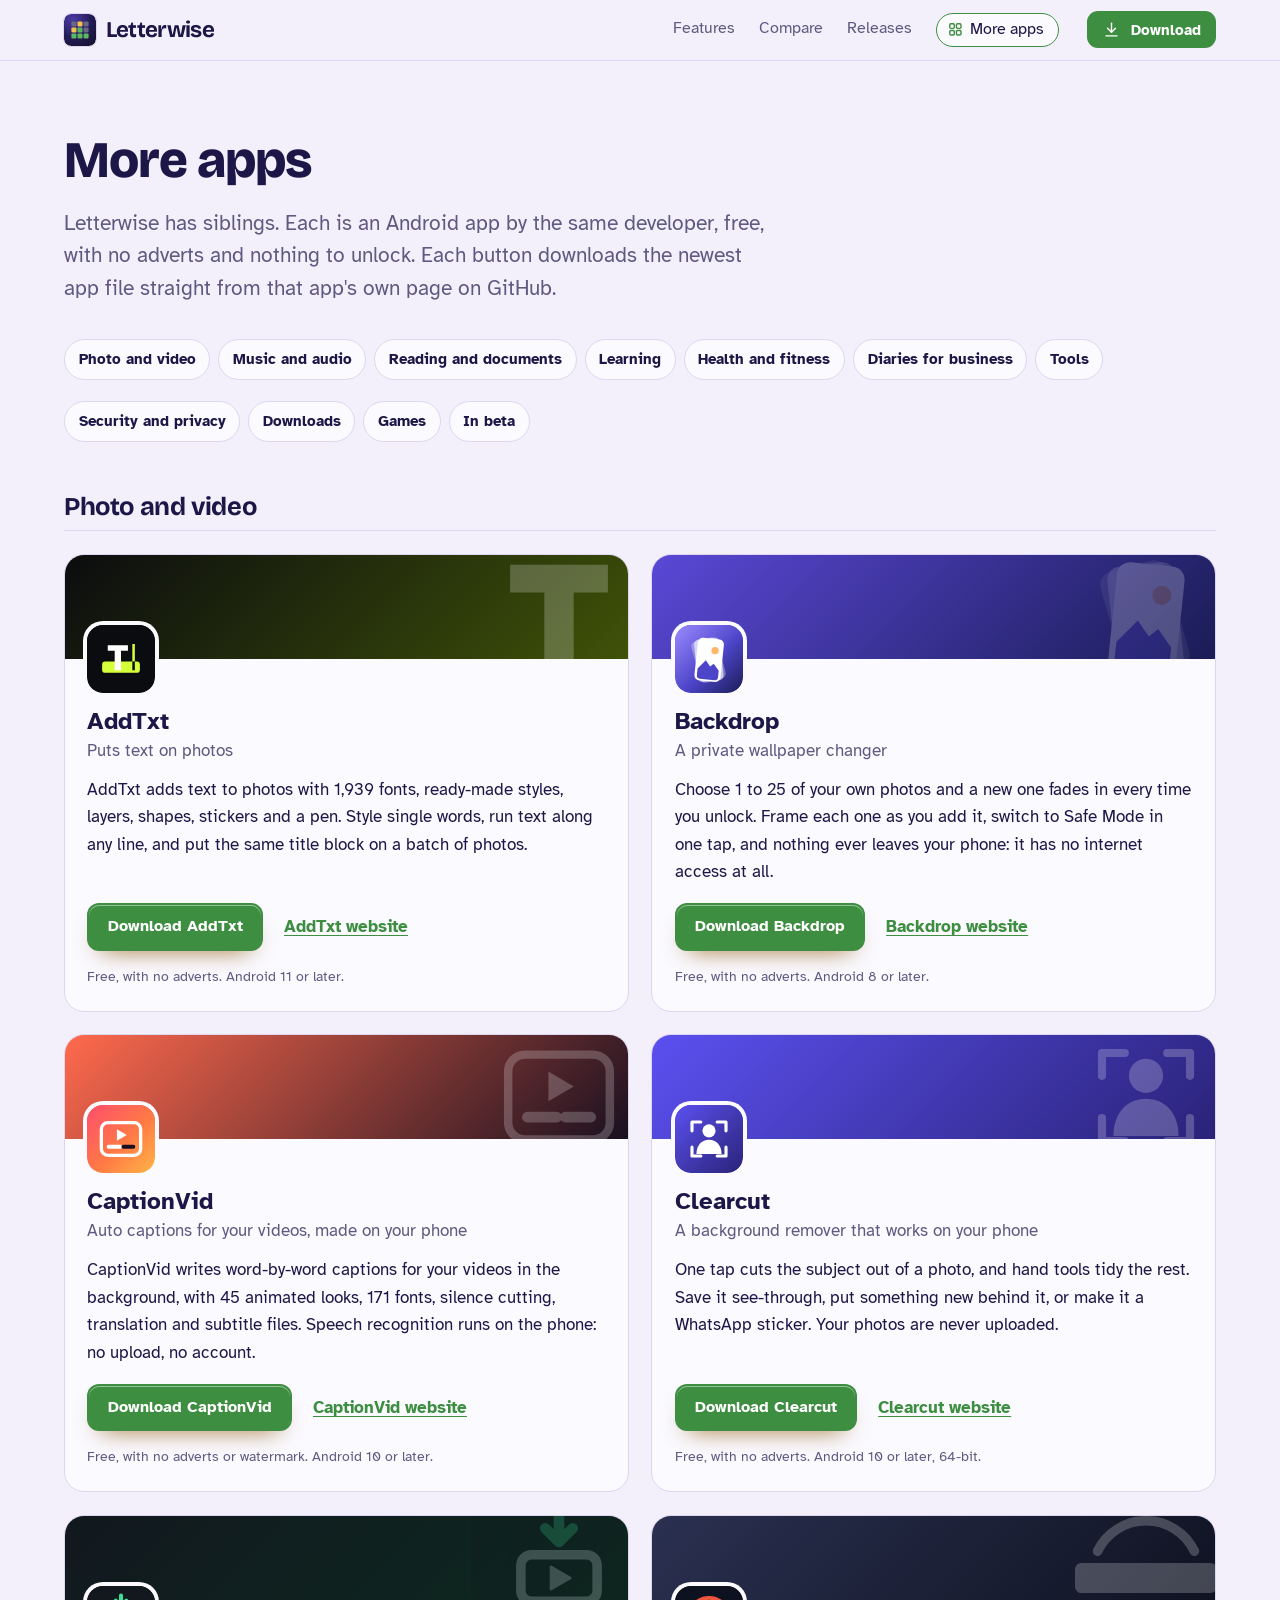
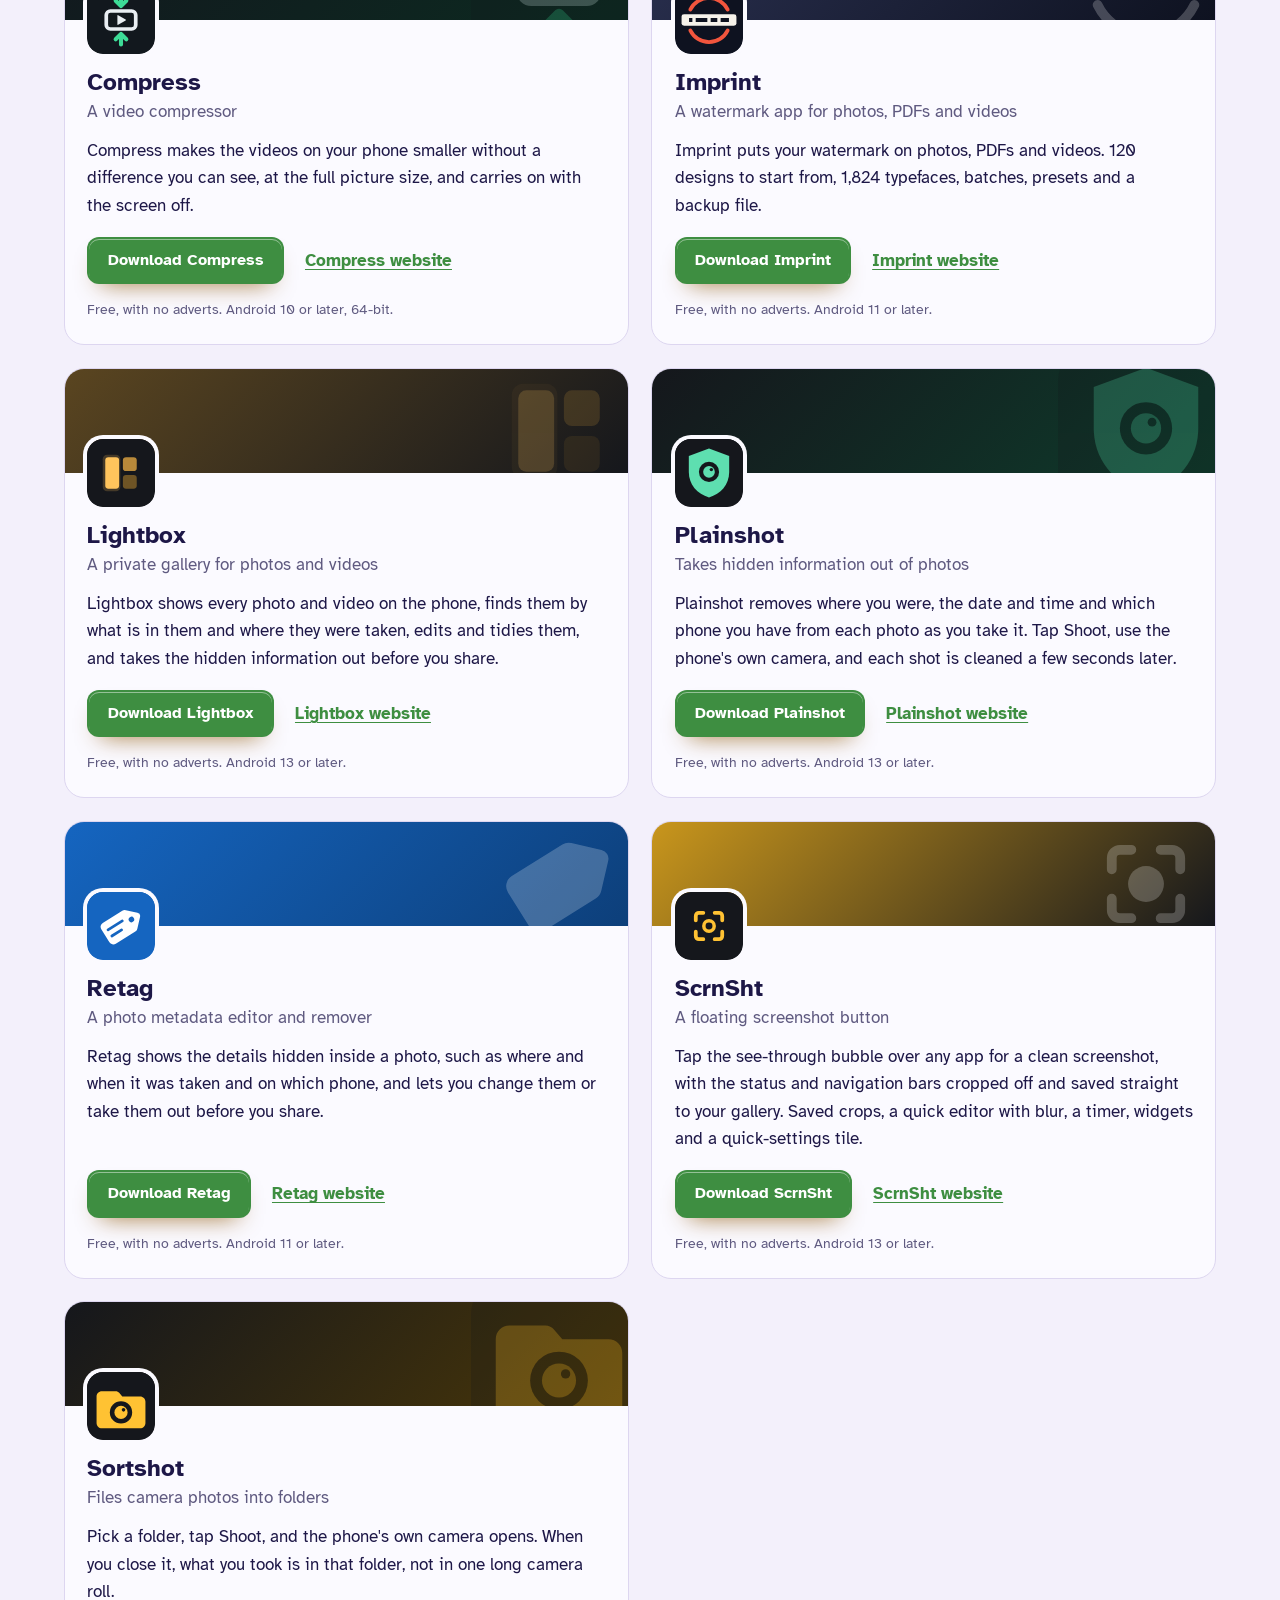
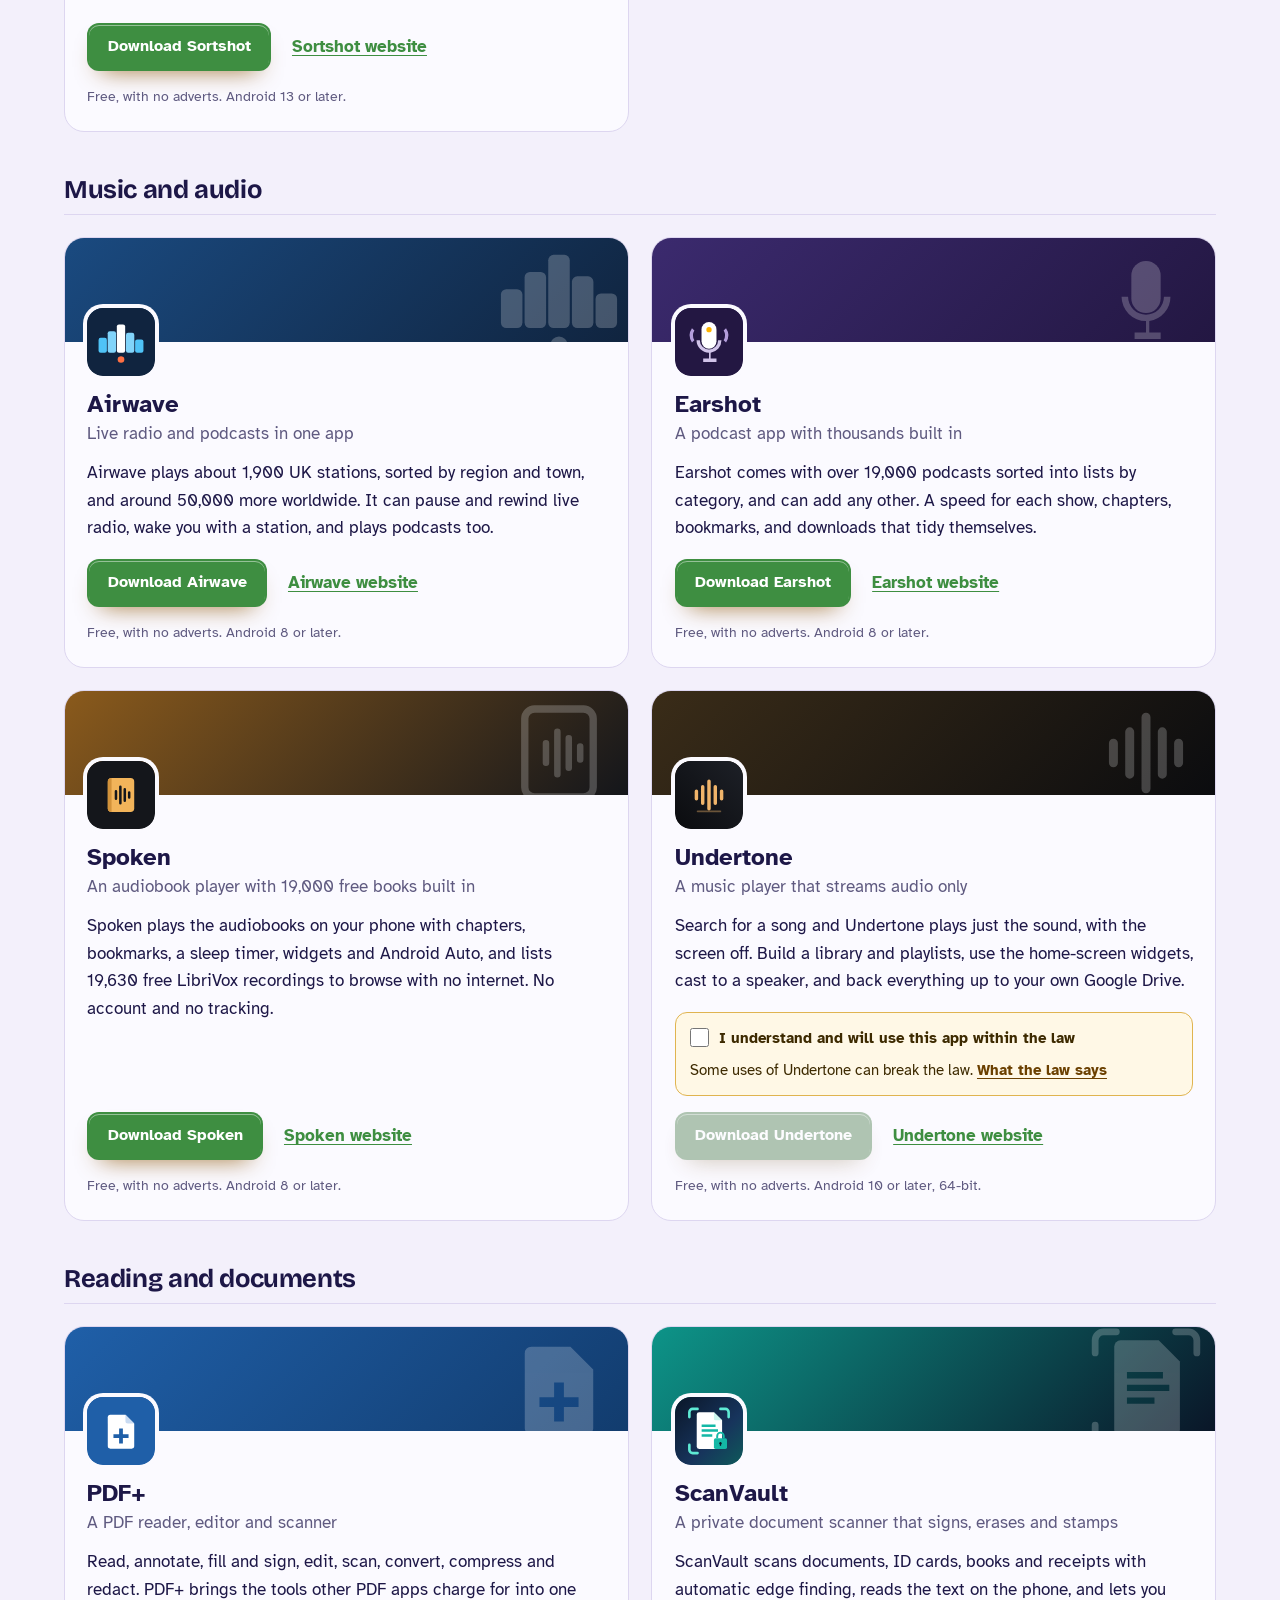
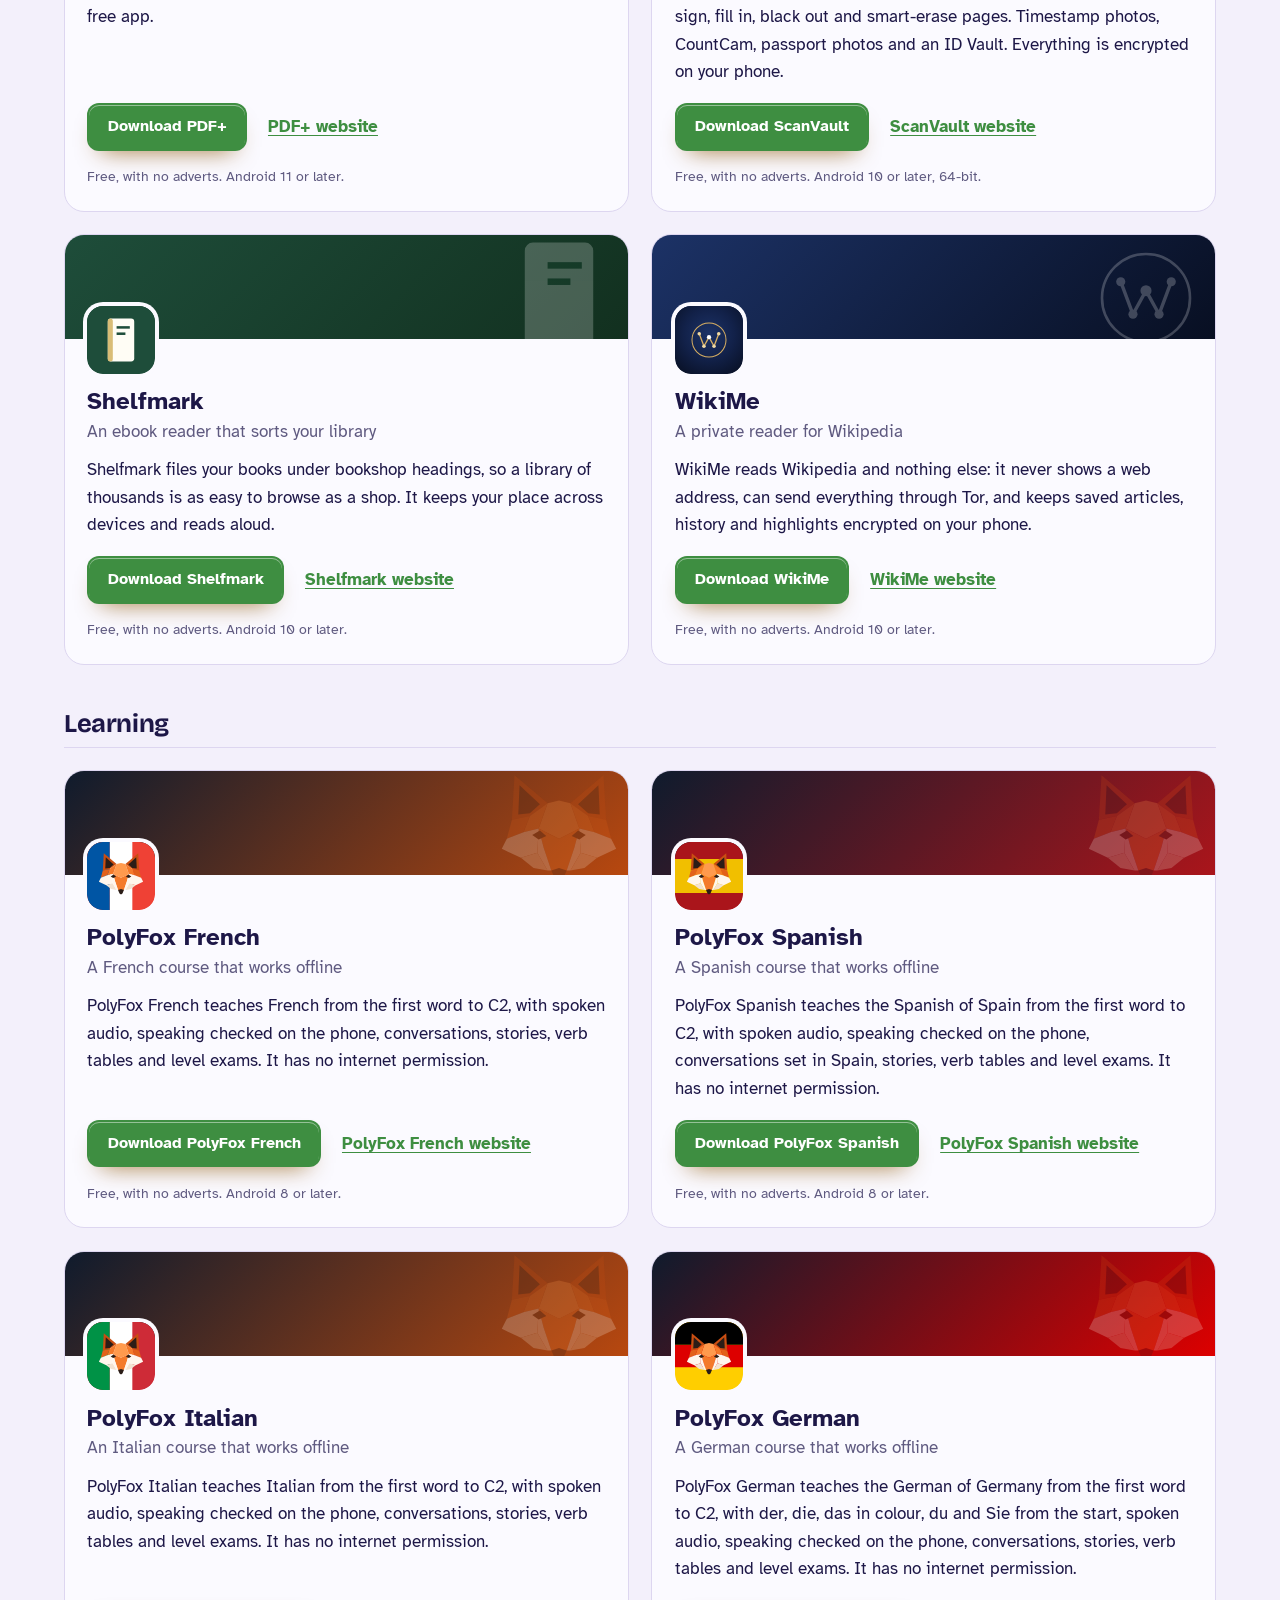
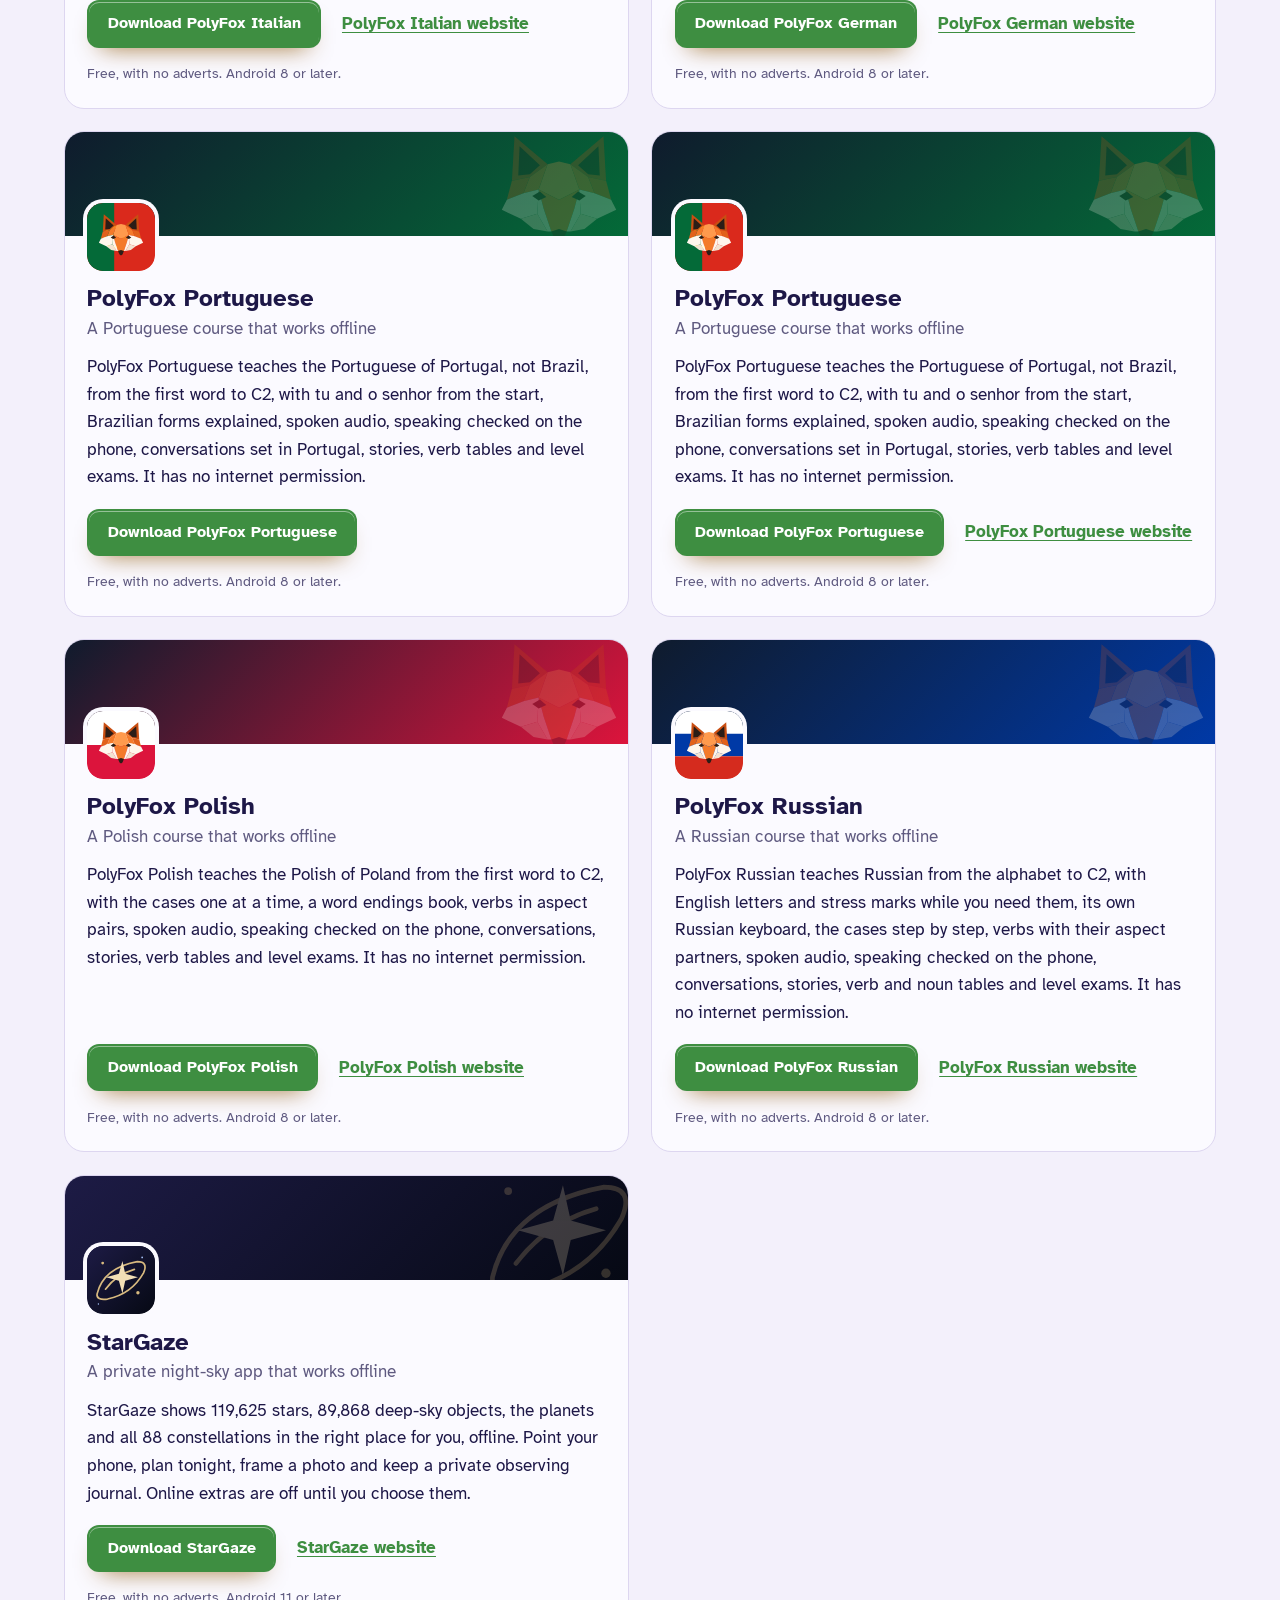
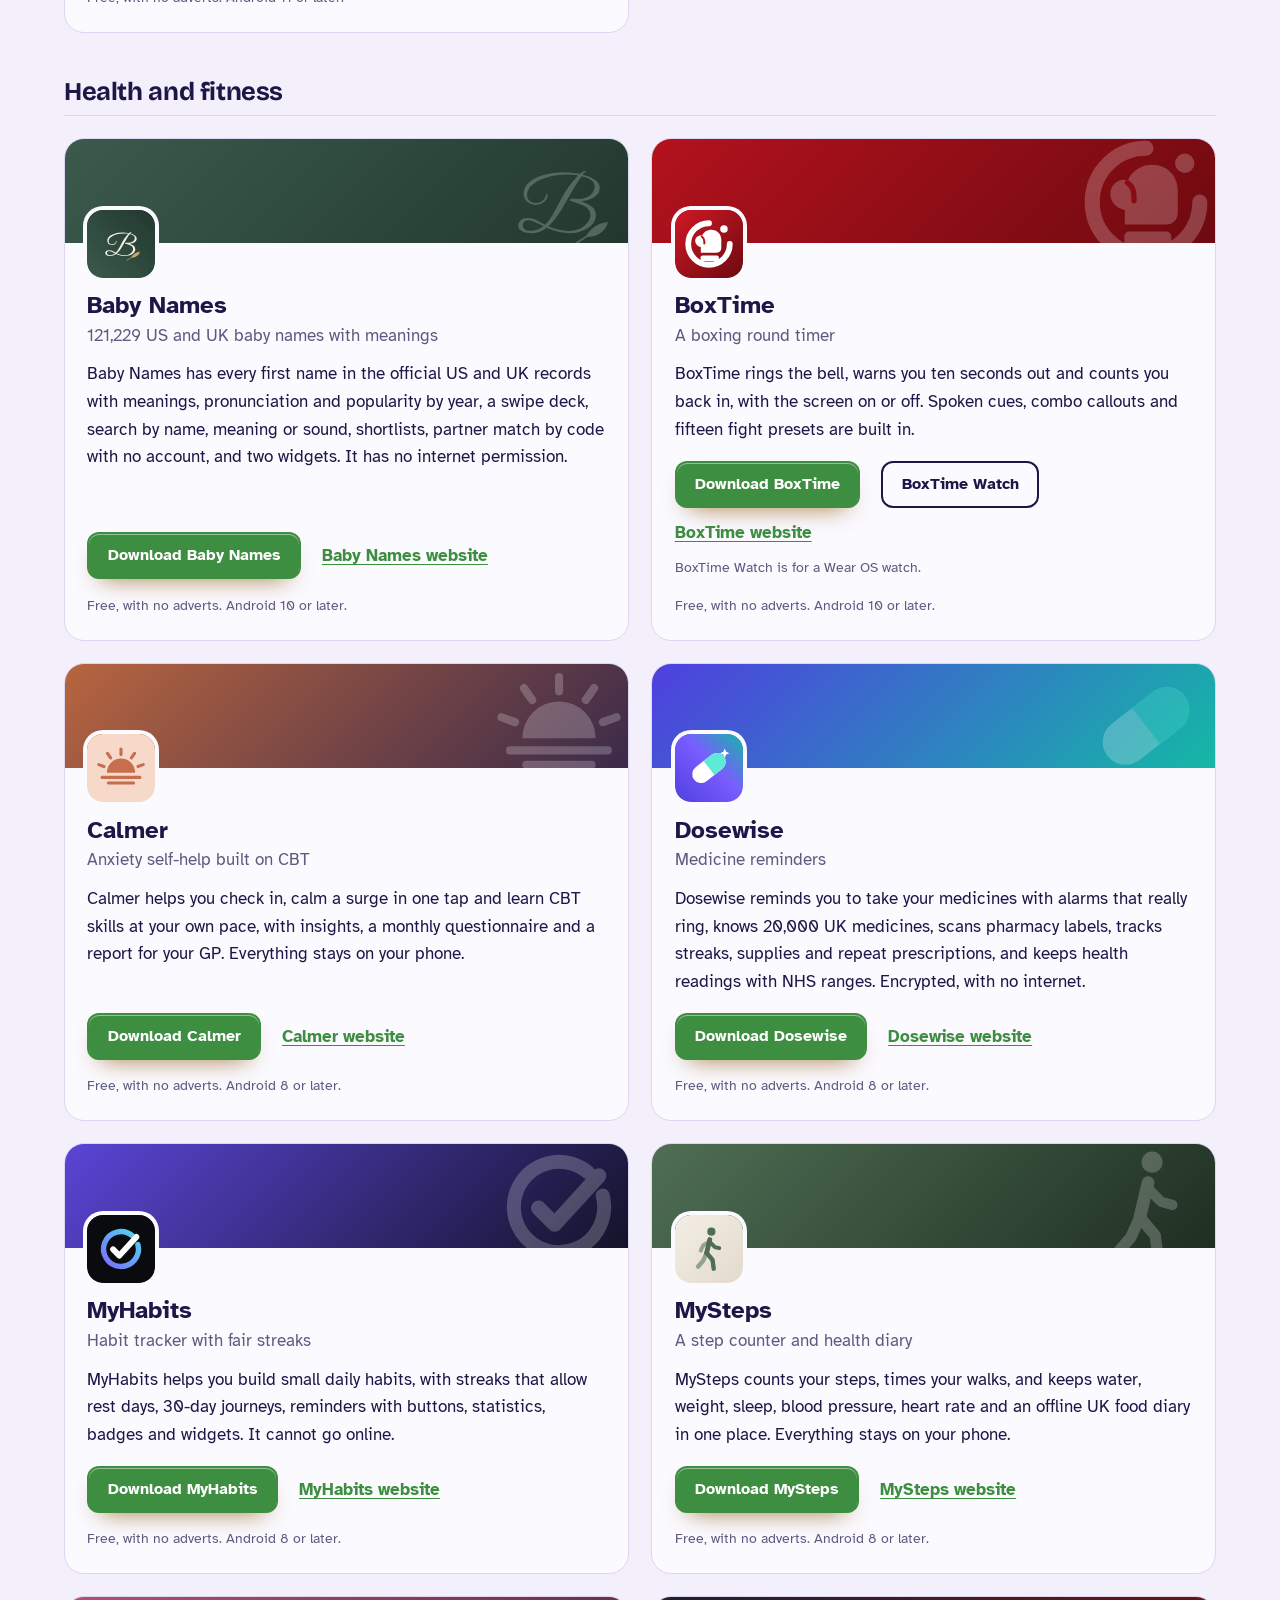
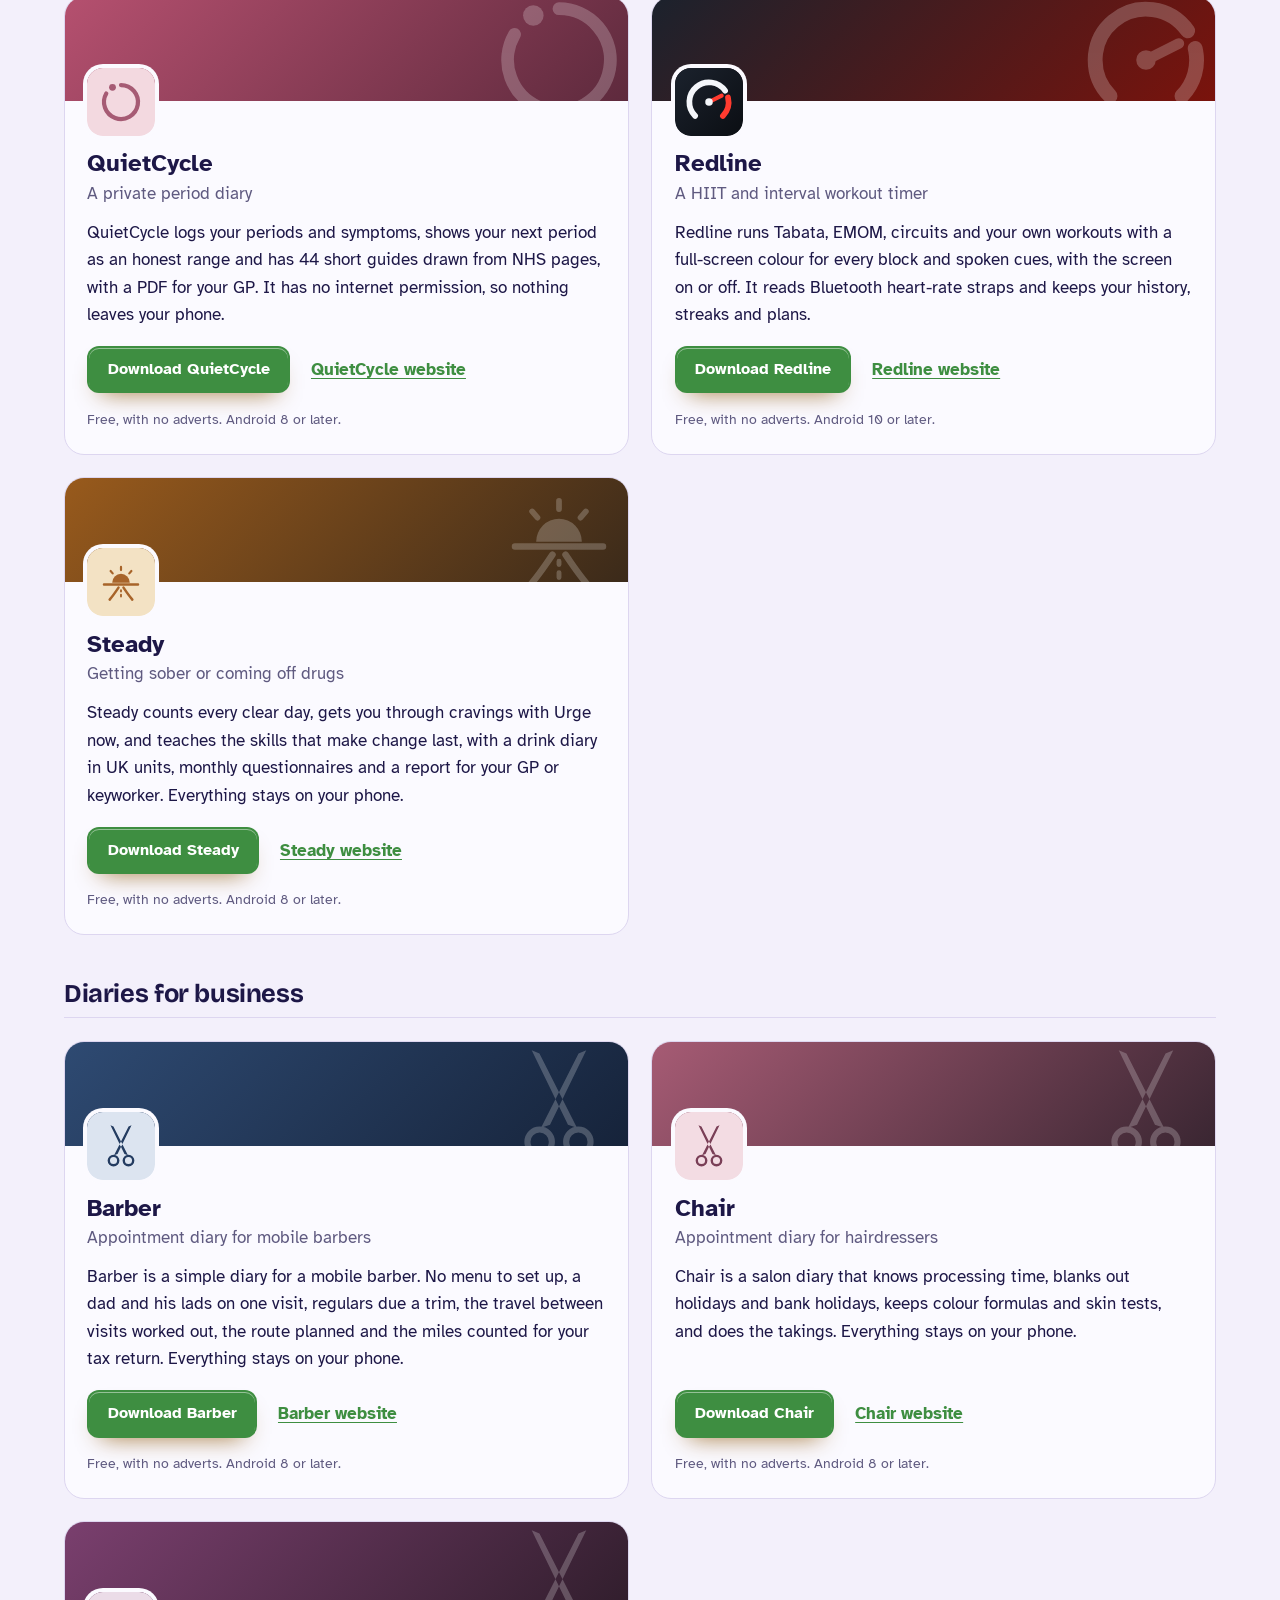
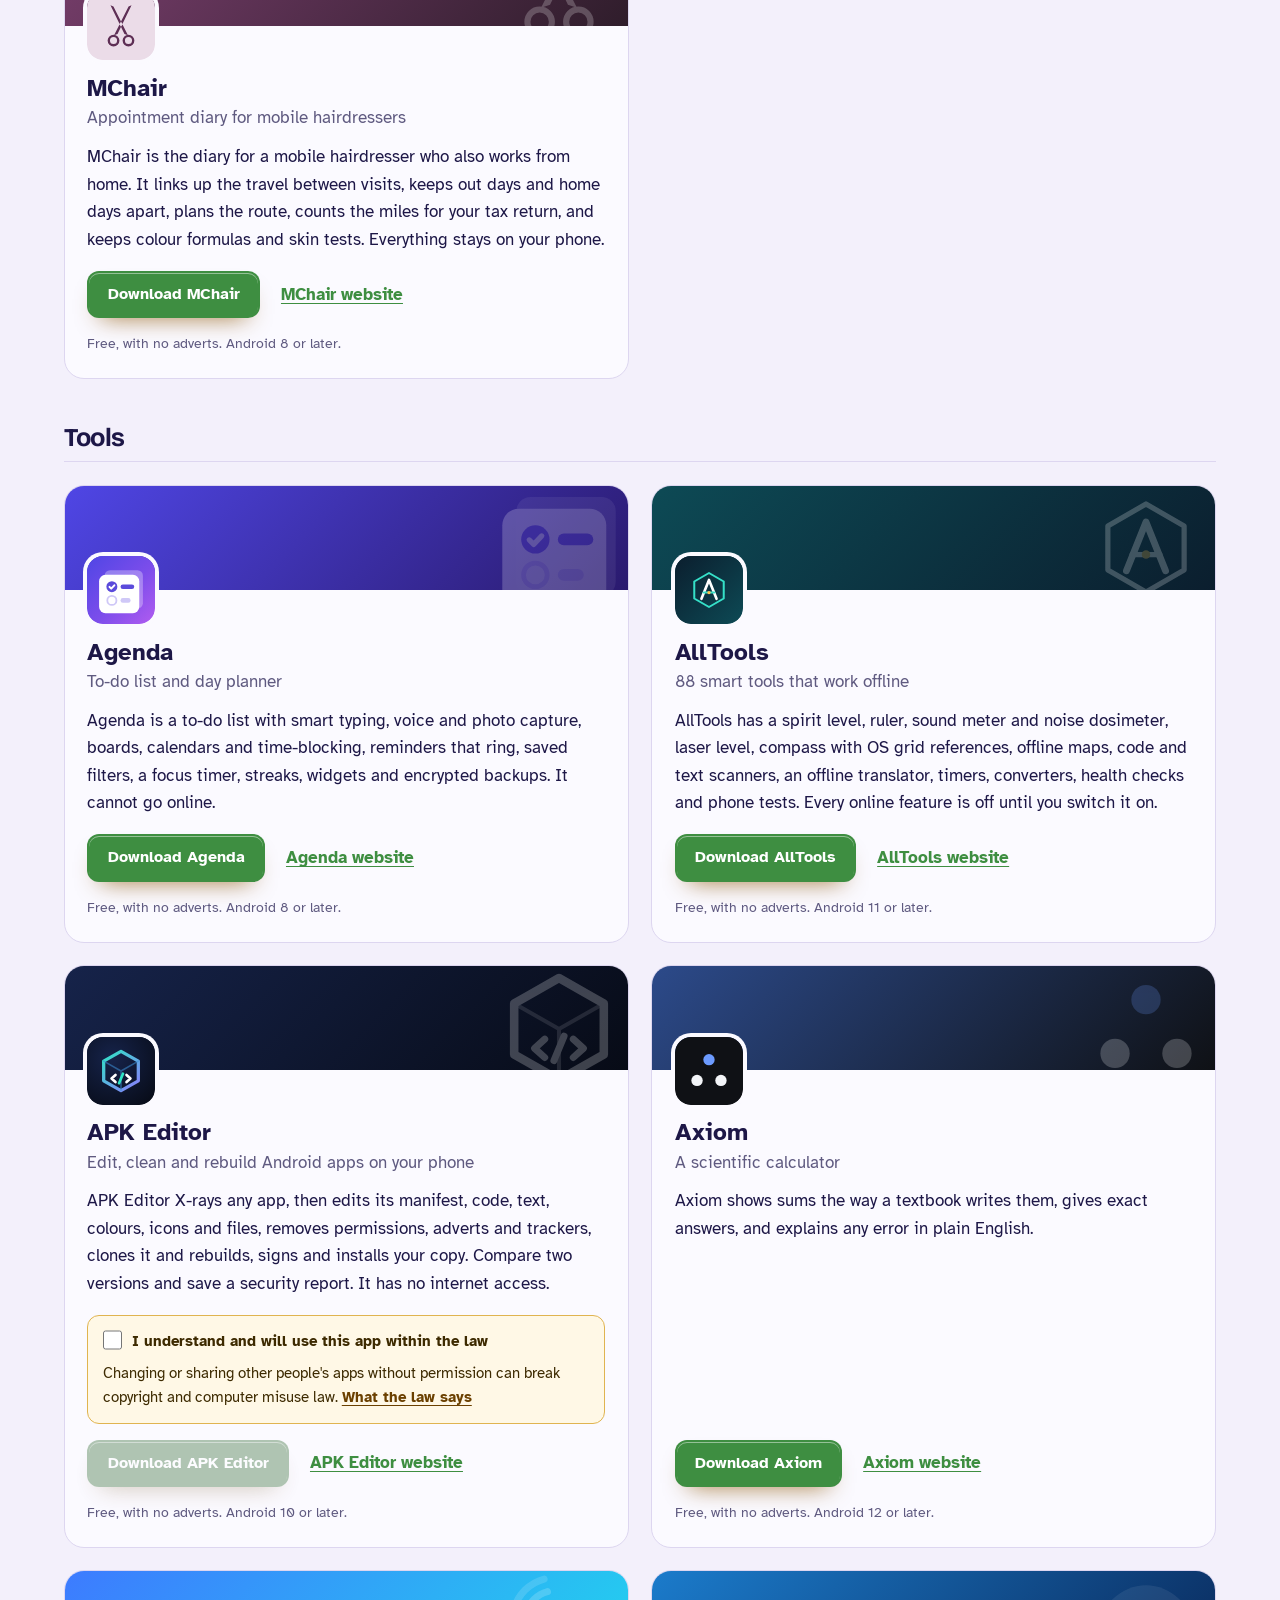
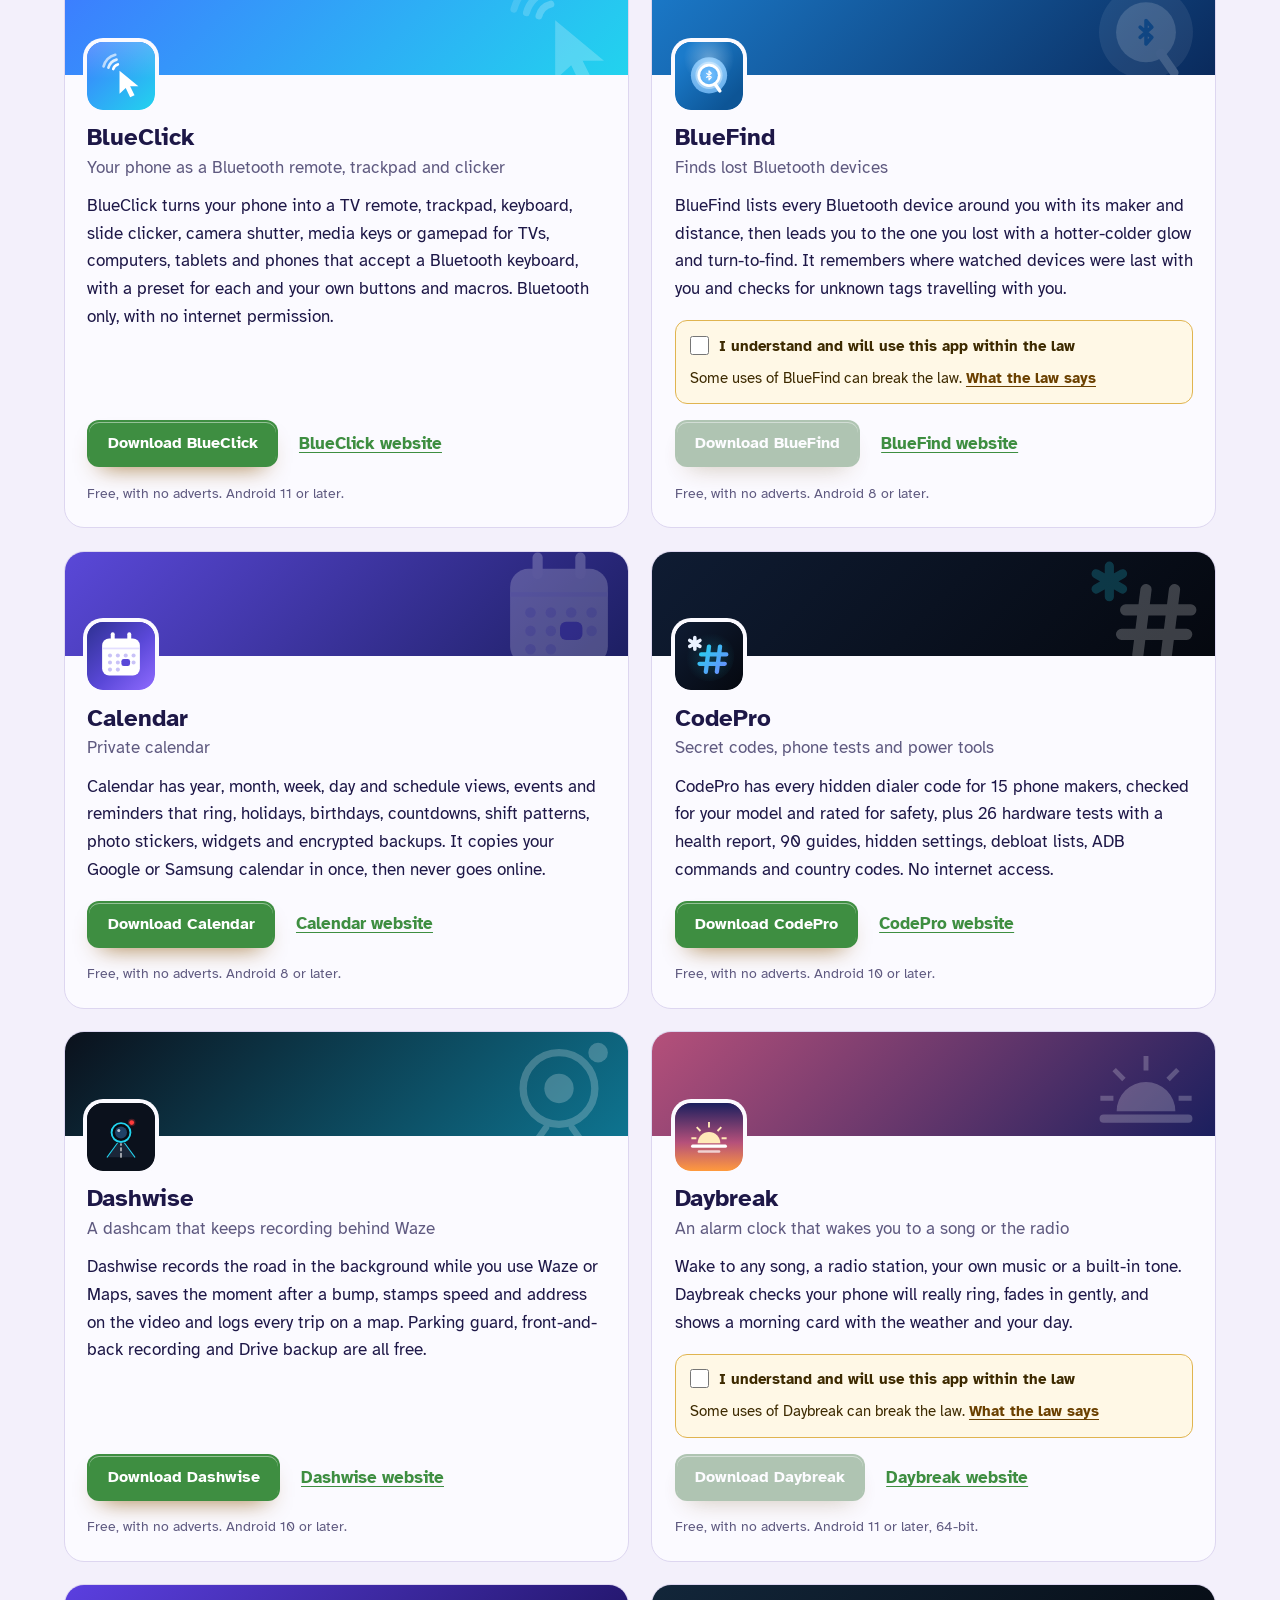
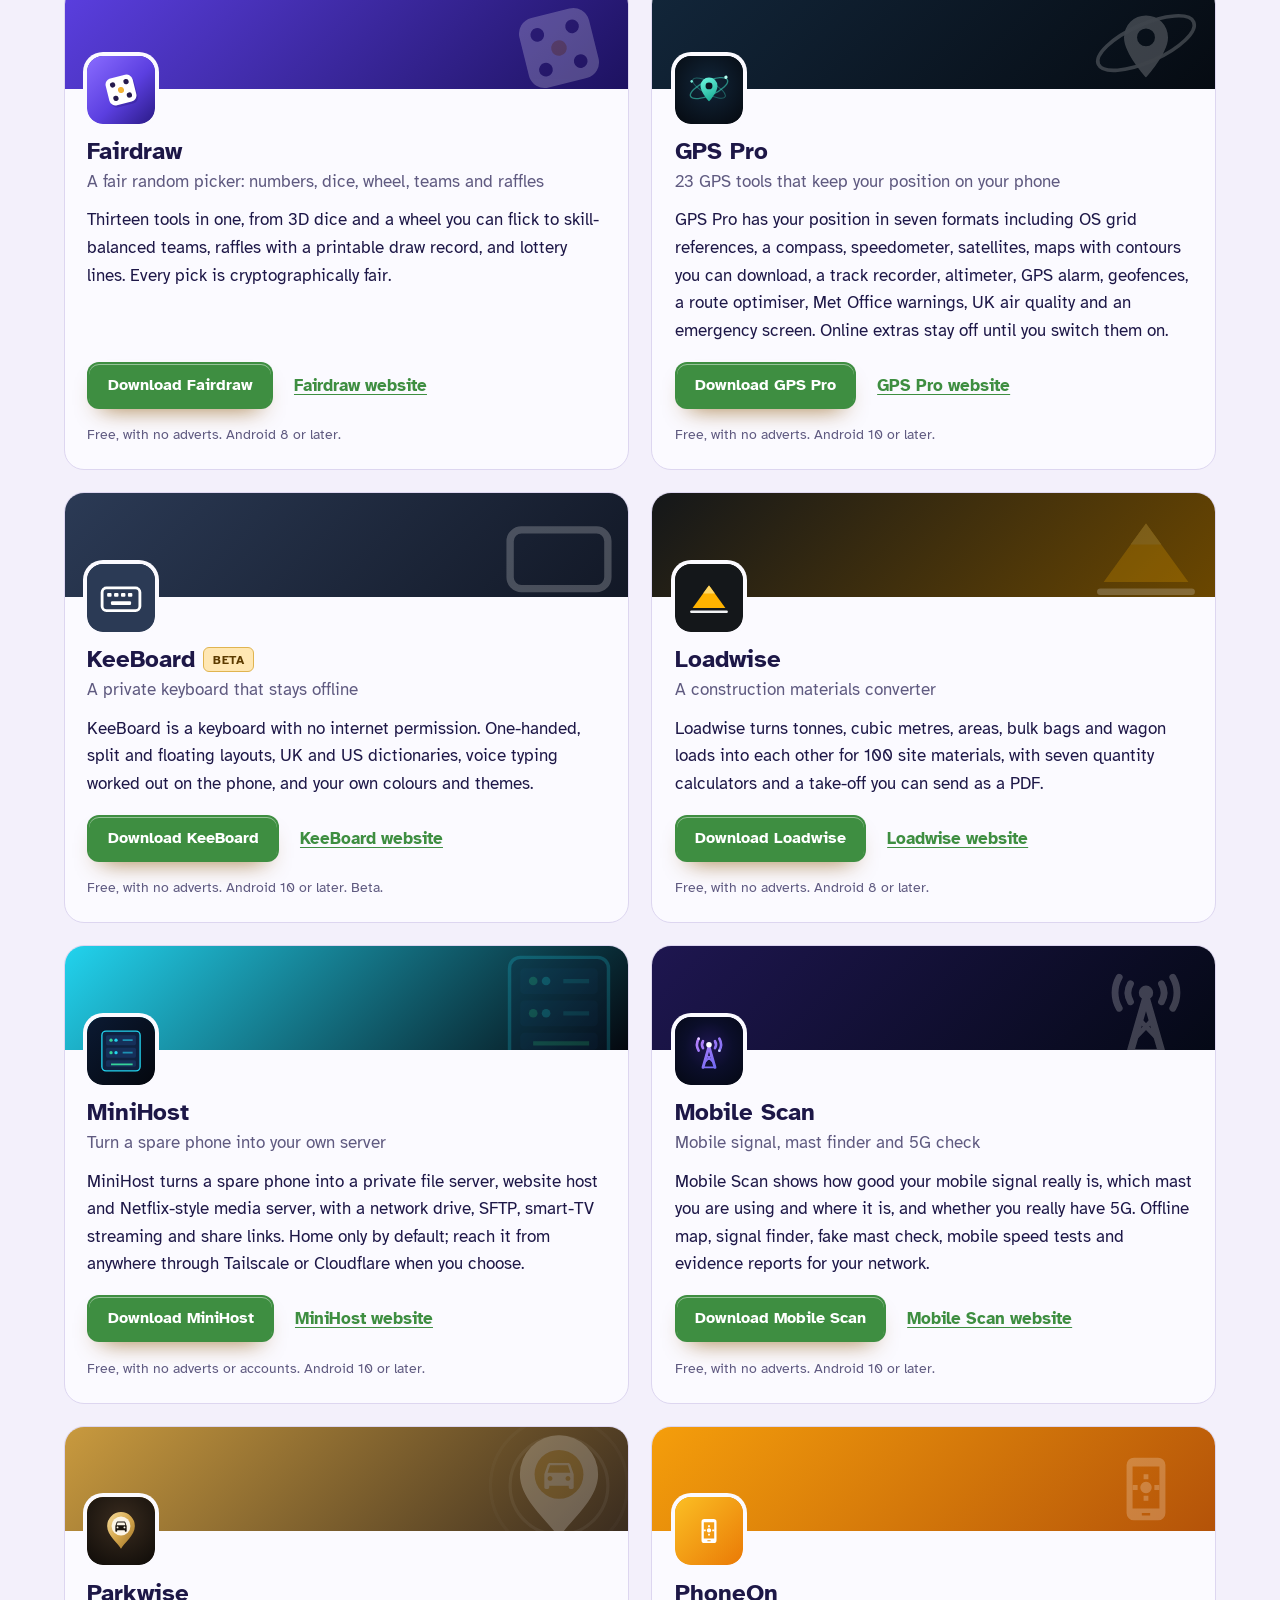
==== commit 2de41387: "More apps: add BlueClick" ====
--- a/more-apps.html
+++ b/more-apps.html
@@ -4,7 +4,7 @@
 <meta charset="utf-8">
 <meta name="viewport" content="width=device-width, initial-scale=1">
 <title>More free Android apps from the maker of Letterwise</title>
-<meta name="description" content="All 97 free Android apps from the maker of Letterwise, in one list by category, each with its download and a link to its website.">
+<meta name="description" content="All 98 free Android apps from the maker of Letterwise, in one list by category, each with its download and a link to its website.">
 <meta name="author" content="Jonathan Jackson">
 <link rel="canonical" href="https://customgpter.github.io/letterwise/more-apps.html">
 <meta name="theme-color" content="#f3f0fb" media="(prefers-color-scheme: light)">
@@ -12,7 +12,7 @@
 <meta property="og:type" content="website">
 <meta property="og:site_name" content="Letterwise">
 <meta property="og:title" content="More free Android apps from the maker of Letterwise">
-<meta property="og:description" content="All 97 free Android apps from the maker of Letterwise, in one list by category, each with its download and a link to its website.">
+<meta property="og:description" content="All 98 free Android apps from the maker of Letterwise, in one list by category, each with its download and a link to its website.">
 <meta property="og:url" content="https://customgpter.github.io/letterwise/more-apps.html">
 <meta property="og:image" content="https://customgpter.github.io/letterwise/assets/og.png">
 <meta property="og:image:width" content="1200">
@@ -26,7 +26,7 @@
 <link rel="preload" href="./assets/fonts/atkinson-hyperlegible-latin-400-normal.woff2" as="font" type="font/woff2" crossorigin>
 <link rel="stylesheet" href="./assets/site.css?v=1">
 <link rel="stylesheet" href="./assets/house.css?v=1">
-<script type="application/ld+json">{"@context":"https://schema.org","@type":"ItemList","name":"Apps from the maker of Letterwise","url":"https://customgpter.github.io/letterwise/more-apps.html","itemListElement":[{"@type":"ListItem","position":1,"name":"AddTxt","url":"https://customgpter.github.io/addtxt/"},{"@type":"ListItem","position":2,"name":"Backdrop","url":"https://customgpter.github.io/backdrop/"},{"@type":"ListItem","position":3,"name":"CaptionVid","url":"https://customgpter.github.io/captionvid/"},{"@type":"ListItem","position":4,"name":"Clearcut","url":"https://customgpter.github.io/clearcut/"},{"@type":"ListItem","position":5,"name":"Compress","url":"https://customgpter.github.io/compress/"},{"@type":"ListItem","position":6,"name":"Imprint","url":"https://customgpter.github.io/imprint/"},{"@type":"ListItem","position":7,"name":"Lightbox","url":"https://customgpter.github.io/lightbox/"},{"@type":"ListItem","position":8,"name":"Plainshot","url":"https://customgpter.github.io/plainshot/"},{"@type":"ListItem","position":9,"name":"Retag","url":"https://customgpter.github.io/retag/"},{"@type":"ListItem","position":10,"name":"ScrnSht","url":"https://customgpter.github.io/scrnsht/"},{"@type":"ListItem","position":11,"name":"Sortshot","url":"https://customgpter.github.io/sortshot/"},{"@type":"ListItem","position":12,"name":"Airwave","url":"https://customgpter.github.io/airwave/"},{"@type":"ListItem","position":13,"name":"Earshot","url":"https://customgpter.github.io/earshot/"},{"@type":"ListItem","position":14,"name":"Spoken","url":"https://customgpter.github.io/spoken/"},{"@type":"ListItem","position":15,"name":"Undertone","url":"https://customgpter.github.io/undertone/"},{"@type":"ListItem","position":16,"name":"PDF+","url":"https://customgpter.github.io/pdfplus/"},{"@type":"ListItem","position":17,"name":"ScanVault","url":"https://customgpter.github.io/scanvault/"},{"@type":"ListItem","position":18,"name":"Shelfmark","url":"https://customgpter.github.io/shelfmark/"},{"@type":"ListItem","position":19,"name":"WikiMe","url":"https://customgpter.github.io/wikime/"},{"@type":"ListItem","position":20,"name":"PolyFox French","url":"https://customgpter.github.io/polyfox/"},{"@type":"ListItem","position":21,"name":"PolyFox German","url":"https://customgpter.github.io/polyfox-german/"},{"@type":"ListItem","position":22,"name":"PolyFox Portuguese","url":"https://customgpter.github.io/polyfox-portuguese/"},{"@type":"ListItem","position":23,"name":"PolyFox Polish","url":"https://customgpter.github.io/polyfox-polish/"},{"@type":"ListItem","position":24,"name":"PolyFox Russian","url":"https://customgpter.github.io/polyfox-russian/"},{"@type":"ListItem","position":25,"name":"StarGaze","url":"https://customgpter.github.io/stargaze/"},{"@type":"ListItem","position":26,"name":"Baby Names","url":"https://customgpter.github.io/babynames/"},{"@type":"ListItem","position":27,"name":"BoxTime","url":"https://customgpter.github.io/boxtime/"},{"@type":"ListItem","position":28,"name":"Calmer","url":"https://customgpter.github.io/calmer/"},{"@type":"ListItem","position":29,"name":"Dosewise","url":"https://customgpter.github.io/dosewise/"},{"@type":"ListItem","position":30,"name":"MyHabits","url":"https://customgpter.github.io/myhabits/"},{"@type":"ListItem","position":31,"name":"MySteps","url":"https://customgpter.github.io/mysteps/"},{"@type":"ListItem","position":32,"name":"QuietCycle","url":"https://customgpter.github.io/quietcycle/"},{"@type":"ListItem","position":33,"name":"Redline","url":"https://customgpter.github.io/redline/"},{"@type":"ListItem","position":34,"name":"Steady","url":"https://customgpter.github.io/steady/"},{"@type":"ListItem","position":35,"name":"Barber","url":"https://customgpter.github.io/barber/"},{"@type":"ListItem","position":36,"name":"Chair","url":"https://customgpter.github.io/chair/"},{"@type":"ListItem","position":37,"name":"MChair","url":"https://customgpter.github.io/mchair/"},{"@type":"ListItem","position":38,"name":"Agenda","url":"https://customgpter.github.io/agenda/"},{"@type":"ListItem","position":39,"name":"AllTools","url":"https://customgpter.github.io/alltools/"},{"@type":"ListItem","position":40,"name":"APK Editor","url":"https://customgpter.github.io/apkeditor/"},{"@type":"ListItem","position":41,"name":"Axiom","url":"https://customgpter.github.io/axiom/"},{"@type":"ListItem","position":42,"name":"BlueFind","url":"https://customgpter.github.io/bluefind/"},{"@type":"ListItem","position":43,"name":"Calendar","url":"https://customgpter.github.io/calendar/"},{"@type":"ListItem","position":44,"name":"CodePro","url":"https://customgpter.github.io/codepro/"},{"@type":"ListItem","position":45,"name":"Dashwise","url":"https://customgpter.github.io/dashwise/"},{"@type":"ListItem","position":46,"name":"Daybreak","url":"https://customgpter.github.io/daybreak/"},{"@type":"ListItem","position":47,"name":"Fairdraw","url":"https://customgpter.github.io/fairdraw/"},{"@type":"ListItem","position":48,"name":"GPS Pro","url":"https://customgpter.github.io/gpspro/"},{"@type":"ListItem","position":49,"name":"KeeBoard","url":"https://customgpter.github.io/keeboard/"},{"@type":"ListItem","position":50,"name":"Loadwise","url":"https://customgpter.github.io/loadwise/"},{"@type":"ListItem","position":51,"name":"MiniHost","url":"https://customgpter.github.io/minihost/"},{"@type":"ListItem","position":52,"name":"Mobile Scan","url":"https://customgpter.github.io/mobilescan/"},{"@type":"ListItem","position":53,"name":"Parkwise","url":"https://customgpter.github.io/parkwise/"},{"@type":"ListItem","position":54,"name":"Pocketmind","url":"https://customgpter.github.io/pocketmind/"},{"@type":"ListItem","position":55,"name":"Refine","url":"https://customgpter.github.io/refine/"},{"@type":"ListItem","position":56,"name":"Shiftwise","url":"https://customgpter.github.io/shiftwise/"},{"@type":"ListItem","position":57,"name":"SimpleCalc","url":"https://customgpter.github.io/simplecalc/"},{"@type":"ListItem","position":58,"name":"Skyline","url":"https://customgpter.github.io/skyline/"},{"@type":"ListItem","position":59,"name":"Slipway","url":"https://customgpter.github.io/slipway/"},{"@type":"ListItem","position":60,"name":"Tagger","url":"https://customgpter.github.io/tagger/"},{"@type":"ListItem","position":61,"name":"TotalClean","url":"https://customgpter.github.io/totalclean/"},{"@type":"ListItem","position":62,"name":"TVLink","url":"https://customgpter.github.io/tvlink/"},{"@type":"ListItem","position":63,"name":"Unbox","url":"https://customgpter.github.io/unbox/"},{"@type":"ListItem","position":64,"name":"WhatsKeep","url":"https://customgpter.github.io/whatskeep/"},{"@type":"ListItem","position":65,"name":"WiFi Scan","url":"https://customgpter.github.io/wifiscan/"},{"@type":"ListItem","position":66,"name":"Auditly","url":"https://customgpter.github.io/auditly/"},{"@type":"ListItem","position":67,"name":"Backchannel","url":"https://customgpter.github.io/backchannel/"},{"@type":"ListItem","position":68,"name":"ENotes","url":"https://customgpter.github.io/enotes/"},{"@type":"ListItem","position":69,"name":"FindMe","url":"https://customgpter.github.io/findme/"},{"@type":"ListItem","position":70,"name":"iLock","url":"https://customgpter.github.io/ilock/"},{"@type":"ListItem","position":71,"name":"ImSafe","url":"https://customgpter.github.io/imsafe/"},{"@type":"ListItem","position":72,"name":"IShred","url":"https://customgpter.github.io/ishred/"},{"@type":"ListItem","position":73,"name":"LockBox","url":"https://customgpter.github.io/lockbox/"},{"@type":"ListItem","position":74,"name":"PassVault","url":"https://customgpter.github.io/passvault/"},{"@type":"ListItem","position":75,"name":"SpyFind","url":"https://customgpter.github.io/spyfind/"},{"@type":"ListItem","position":76,"name":"TextWipe","url":"https://customgpter.github.io/textwipe/"},{"@type":"ListItem","position":77,"name":"Tracewire","url":"https://customgpter.github.io/tracewire/"},{"@type":"ListItem","position":78,"name":"Vigil","url":"https://customgpter.github.io/vigil/"},{"@type":"ListItem","position":79,"name":"Grab","url":"https://customgpter.github.io/grab/"},{"@type":"ListItem","position":80,"name":"Swarm","url":"https://customgpter.github.io/swarm/"},{"@type":"ListItem","position":81,"name":"Plane Games","url":"https://customgpter.github.io/plane-games/"},{"@type":"ListItem","position":82,"name":"Ninefold","url":"https://customgpter.github.io/ninefold/"},{"@type":"ListItem","position":83,"name":"Cubewise","url":"https://customgpter.github.io/cubewise/"},{"@type":"ListItem","position":84,"name":"Tilewise","url":"https://customgpter.github.io/tilewise/"},{"@type":"ListItem","position":85,"name":"Letterwise","url":"https://customgpter.github.io/letterwise/"},{"@type":"ListItem","position":86,"name":"Kingside","url":"https://customgpter.github.io/kingside/"},{"@type":"ListItem","position":87,"name":"Deckhand","url":"https://customgpter.github.io/deckhand/"},{"@type":"ListItem","position":88,"name":"SNESForge","url":"https://customgpter.github.io/snesforge/"},{"@type":"ListItem","position":89,"name":"Fame Boy","url":"https://customgpter.github.io/fameboy/"},{"@type":"ListItem","position":90,"name":"PSPPro","url":"https://customgpter.github.io/psppro/"},{"@type":"ListItem","position":91,"name":"MegaGen","url":"https://customgpter.github.io/megagen/"},{"@type":"ListItem","position":92,"name":"QVR","url":"https://customgpter.github.io/qvr/"},{"@type":"ListItem","position":93,"name":"QVR Watch","url":"https://customgpter.github.io/qvr-watch/"},{"@type":"ListItem","position":94,"name":"QVRLite","url":"https://customgpter.github.io/qvrlite/"},{"@type":"ListItem","position":95,"name":"Onionz","url":"https://customgpter.github.io/onionz/"},{"@type":"ListItem","position":96,"name":"OnionzWeb","url":"https://customgpter.github.io/onionzweb/"}]}</script>
+<script type="application/ld+json">{"@context":"https://schema.org","@type":"ItemList","name":"Apps from the maker of Letterwise","url":"https://customgpter.github.io/letterwise/more-apps.html","itemListElement":[{"@type":"ListItem","position":1,"name":"AddTxt","url":"https://customgpter.github.io/addtxt/"},{"@type":"ListItem","position":2,"name":"Backdrop","url":"https://customgpter.github.io/backdrop/"},{"@type":"ListItem","position":3,"name":"CaptionVid","url":"https://customgpter.github.io/captionvid/"},{"@type":"ListItem","position":4,"name":"Clearcut","url":"https://customgpter.github.io/clearcut/"},{"@type":"ListItem","position":5,"name":"Compress","url":"https://customgpter.github.io/compress/"},{"@type":"ListItem","position":6,"name":"Imprint","url":"https://customgpter.github.io/imprint/"},{"@type":"ListItem","position":7,"name":"Lightbox","url":"https://customgpter.github.io/lightbox/"},{"@type":"ListItem","position":8,"name":"Plainshot","url":"https://customgpter.github.io/plainshot/"},{"@type":"ListItem","position":9,"name":"Retag","url":"https://customgpter.github.io/retag/"},{"@type":"ListItem","position":10,"name":"ScrnSht","url":"https://customgpter.github.io/scrnsht/"},{"@type":"ListItem","position":11,"name":"Sortshot","url":"https://customgpter.github.io/sortshot/"},{"@type":"ListItem","position":12,"name":"Airwave","url":"https://customgpter.github.io/airwave/"},{"@type":"ListItem","position":13,"name":"Earshot","url":"https://customgpter.github.io/earshot/"},{"@type":"ListItem","position":14,"name":"Spoken","url":"https://customgpter.github.io/spoken/"},{"@type":"ListItem","position":15,"name":"Undertone","url":"https://customgpter.github.io/undertone/"},{"@type":"ListItem","position":16,"name":"PDF+","url":"https://customgpter.github.io/pdfplus/"},{"@type":"ListItem","position":17,"name":"ScanVault","url":"https://customgpter.github.io/scanvault/"},{"@type":"ListItem","position":18,"name":"Shelfmark","url":"https://customgpter.github.io/shelfmark/"},{"@type":"ListItem","position":19,"name":"WikiMe","url":"https://customgpter.github.io/wikime/"},{"@type":"ListItem","position":20,"name":"PolyFox French","url":"https://customgpter.github.io/polyfox/"},{"@type":"ListItem","position":21,"name":"PolyFox German","url":"https://customgpter.github.io/polyfox-german/"},{"@type":"ListItem","position":22,"name":"PolyFox Portuguese","url":"https://customgpter.github.io/polyfox-portuguese/"},{"@type":"ListItem","position":23,"name":"PolyFox Polish","url":"https://customgpter.github.io/polyfox-polish/"},{"@type":"ListItem","position":24,"name":"PolyFox Russian","url":"https://customgpter.github.io/polyfox-russian/"},{"@type":"ListItem","position":25,"name":"StarGaze","url":"https://customgpter.github.io/stargaze/"},{"@type":"ListItem","position":26,"name":"Baby Names","url":"https://customgpter.github.io/babynames/"},{"@type":"ListItem","position":27,"name":"BoxTime","url":"https://customgpter.github.io/boxtime/"},{"@type":"ListItem","position":28,"name":"Calmer","url":"https://customgpter.github.io/calmer/"},{"@type":"ListItem","position":29,"name":"Dosewise","url":"https://customgpter.github.io/dosewise/"},{"@type":"ListItem","position":30,"name":"MyHabits","url":"https://customgpter.github.io/myhabits/"},{"@type":"ListItem","position":31,"name":"MySteps","url":"https://customgpter.github.io/mysteps/"},{"@type":"ListItem","position":32,"name":"QuietCycle","url":"https://customgpter.github.io/quietcycle/"},{"@type":"ListItem","position":33,"name":"Redline","url":"https://customgpter.github.io/redline/"},{"@type":"ListItem","position":34,"name":"Steady","url":"https://customgpter.github.io/steady/"},{"@type":"ListItem","position":35,"name":"Barber","url":"https://customgpter.github.io/barber/"},{"@type":"ListItem","position":36,"name":"Chair","url":"https://customgpter.github.io/chair/"},{"@type":"ListItem","position":37,"name":"MChair","url":"https://customgpter.github.io/mchair/"},{"@type":"ListItem","position":38,"name":"Agenda","url":"https://customgpter.github.io/agenda/"},{"@type":"ListItem","position":39,"name":"AllTools","url":"https://customgpter.github.io/alltools/"},{"@type":"ListItem","position":40,"name":"APK Editor","url":"https://customgpter.github.io/apkeditor/"},{"@type":"ListItem","position":41,"name":"Axiom","url":"https://customgpter.github.io/axiom/"},{"@type":"ListItem","position":42,"name":"BlueClick","url":"https://customgpter.github.io/blueclick/"},{"@type":"ListItem","position":43,"name":"BlueFind","url":"https://customgpter.github.io/bluefind/"},{"@type":"ListItem","position":44,"name":"Calendar","url":"https://customgpter.github.io/calendar/"},{"@type":"ListItem","position":45,"name":"CodePro","url":"https://customgpter.github.io/codepro/"},{"@type":"ListItem","position":46,"name":"Dashwise","url":"https://customgpter.github.io/dashwise/"},{"@type":"ListItem","position":47,"name":"Daybreak","url":"https://customgpter.github.io/daybreak/"},{"@type":"ListItem","position":48,"name":"Fairdraw","url":"https://customgpter.github.io/fairdraw/"},{"@type":"ListItem","position":49,"name":"GPS Pro","url":"https://customgpter.github.io/gpspro/"},{"@type":"ListItem","position":50,"name":"KeeBoard","url":"https://customgpter.github.io/keeboard/"},{"@type":"ListItem","position":51,"name":"Loadwise","url":"https://customgpter.github.io/loadwise/"},{"@type":"ListItem","position":52,"name":"MiniHost","url":"https://customgpter.github.io/minihost/"},{"@type":"ListItem","position":53,"name":"Mobile Scan","url":"https://customgpter.github.io/mobilescan/"},{"@type":"ListItem","position":54,"name":"Parkwise","url":"https://customgpter.github.io/parkwise/"},{"@type":"ListItem","position":55,"name":"Pocketmind","url":"https://customgpter.github.io/pocketmind/"},{"@type":"ListItem","position":56,"name":"Refine","url":"https://customgpter.github.io/refine/"},{"@type":"ListItem","position":57,"name":"Shiftwise","url":"https://customgpter.github.io/shiftwise/"},{"@type":"ListItem","position":58,"name":"SimpleCalc","url":"https://customgpter.github.io/simplecalc/"},{"@type":"ListItem","position":59,"name":"Skyline","url":"https://customgpter.github.io/skyline/"},{"@type":"ListItem","position":60,"name":"Slipway","url":"https://customgpter.github.io/slipway/"},{"@type":"ListItem","position":61,"name":"Tagger","url":"https://customgpter.github.io/tagger/"},{"@type":"ListItem","position":62,"name":"TotalClean","url":"https://customgpter.github.io/totalclean/"},{"@type":"ListItem","position":63,"name":"TVLink","url":"https://customgpter.github.io/tvlink/"},{"@type":"ListItem","position":64,"name":"Unbox","url":"https://customgpter.github.io/unbox/"},{"@type":"ListItem","position":65,"name":"WhatsKeep","url":"https://customgpter.github.io/whatskeep/"},{"@type":"ListItem","position":66,"name":"WiFi Scan","url":"https://customgpter.github.io/wifiscan/"},{"@type":"ListItem","position":67,"name":"Auditly","url":"https://customgpter.github.io/auditly/"},{"@type":"ListItem","position":68,"name":"Backchannel","url":"https://customgpter.github.io/backchannel/"},{"@type":"ListItem","position":69,"name":"ENotes","url":"https://customgpter.github.io/enotes/"},{"@type":"ListItem","position":70,"name":"FindMe","url":"https://customgpter.github.io/findme/"},{"@type":"ListItem","position":71,"name":"iLock","url":"https://customgpter.github.io/ilock/"},{"@type":"ListItem","position":72,"name":"ImSafe","url":"https://customgpter.github.io/imsafe/"},{"@type":"ListItem","position":73,"name":"IShred","url":"https://customgpter.github.io/ishred/"},{"@type":"ListItem","position":74,"name":"LockBox","url":"https://customgpter.github.io/lockbox/"},{"@type":"ListItem","position":75,"name":"PassVault","url":"https://customgpter.github.io/passvault/"},{"@type":"ListItem","position":76,"name":"SpyFind","url":"https://customgpter.github.io/spyfind/"},{"@type":"ListItem","position":77,"name":"TextWipe","url":"https://customgpter.github.io/textwipe/"},{"@type":"ListItem","position":78,"name":"Tracewire","url":"https://customgpter.github.io/tracewire/"},{"@type":"ListItem","position":79,"name":"Vigil","url":"https://customgpter.github.io/vigil/"},{"@type":"ListItem","position":80,"name":"Grab","url":"https://customgpter.github.io/grab/"},{"@type":"ListItem","position":81,"name":"Swarm","url":"https://customgpter.github.io/swarm/"},{"@type":"ListItem","position":82,"name":"Plane Games","url":"https://customgpter.github.io/plane-games/"},{"@type":"ListItem","position":83,"name":"Ninefold","url":"https://customgpter.github.io/ninefold/"},{"@type":"ListItem","position":84,"name":"Cubewise","url":"https://customgpter.github.io/cubewise/"},{"@type":"ListItem","position":85,"name":"Tilewise","url":"https://customgpter.github.io/tilewise/"},{"@type":"ListItem","position":86,"name":"Letterwise","url":"https://customgpter.github.io/letterwise/"},{"@type":"ListItem","position":87,"name":"Kingside","url":"https://customgpter.github.io/kingside/"},{"@type":"ListItem","position":88,"name":"Deckhand","url":"https://customgpter.github.io/deckhand/"},{"@type":"ListItem","position":89,"name":"SNESForge","url":"https://customgpter.github.io/snesforge/"},{"@type":"ListItem","position":90,"name":"Fame Boy","url":"https://customgpter.github.io/fameboy/"},{"@type":"ListItem","position":91,"name":"PSPPro","url":"https://customgpter.github.io/psppro/"},{"@type":"ListItem","position":92,"name":"MegaGen","url":"https://customgpter.github.io/megagen/"},{"@type":"ListItem","position":93,"name":"QVR","url":"https://customgpter.github.io/qvr/"},{"@type":"ListItem","position":94,"name":"QVR Watch","url":"https://customgpter.github.io/qvr-watch/"},{"@type":"ListItem","position":95,"name":"QVRLite","url":"https://customgpter.github.io/qvrlite/"},{"@type":"ListItem","position":96,"name":"Onionz","url":"https://customgpter.github.io/onionz/"},{"@type":"ListItem","position":97,"name":"OnionzWeb","url":"https://customgpter.github.io/onionzweb/"}]}</script>
 <link rel="stylesheet" href="./assets/apps-list.css?v=1">
 <script src="./assets/apps-list.js?v=1" defer></script>
 </head>
@@ -87,7 +87,7 @@
 <div class="mapps-group" role="group" aria-labelledby="apps-tools"><h2 class="mapps-cat" id="apps-tools">Tools</h2>
 <ul class="mapps"><li class="mapp" style="--b:#4f46e5;--b2:#2a1a6e"><div class="mapp-cover" aria-hidden="true"><svg viewBox="0 0 108 108"><g transform="translate(54 56) scale(1.45) translate(-52 -56)"><rect x="34" y="33" width="42" height="42" rx="6" fill="#fff" fill-opacity=".3"/><rect x="28" y="38" width="44" height="42" rx="7" fill="#fff" fill-opacity=".95"/><circle cx="42" cy="51" r="6" fill="#5b4bdb"/><path d="M39.4 51.2l1.9 1.9 3.4-3.6" stroke="#fff" stroke-width="2.2" fill="none" stroke-linecap="round" stroke-linejoin="round"/><rect x="51.5" y="48.5" width="15" height="5" rx="2.5" fill="#5b4bdb"/><circle cx="42" cy="66" r="5" fill="none" stroke="#cfc8f7" stroke-width="2"/><rect x="51.5" y="63.5" width="11" height="5" rx="2.5" fill="#cfc8f7"/></g></svg></div><div class="mapp-body"><svg class="mapp-icon" viewBox="0 0 108 108" aria-hidden="true"><defs><linearGradient id="i-agenda-agi" x1="0" y1="0" x2="1" y2="1"><stop offset="0" stop-color="#4f46e5"/><stop offset=".55" stop-color="#7c4deb"/><stop offset="1" stop-color="#b15cf0"/></linearGradient></defs><rect width="108" height="108" rx="24" fill="url(#i-agenda-agi)"/><g transform="translate(54 56) scale(1.45) translate(-52 -56)"><rect x="34" y="33" width="42" height="42" rx="6" fill="#fff" fill-opacity=".3"/><rect x="28" y="38" width="44" height="42" rx="7" fill="#fff"/><circle cx="42" cy="51" r="6" fill="#5b4bdb"/><path d="M39.4 51.2l1.9 1.9 3.4-3.6" stroke="#fff" stroke-width="2.2" fill="none" stroke-linecap="round" stroke-linejoin="round"/><rect x="51.5" y="48.5" width="15" height="5" rx="2.5" fill="#5b4bdb"/><circle cx="42" cy="66" r="5" fill="none" stroke="#cfc8f7" stroke-width="2"/><rect x="51.5" y="63.5" width="11" height="5" rx="2.5" fill="#cfc8f7"/></g></svg><h3>Agenda</h3><p class="mapp-kind">To-do list and day planner</p><p class="mapp-say">Agenda is a to-do list with smart typing, voice and photo capture, boards, calendars and time-blocking, reminders that ring, saved filters, a focus timer, streaks, widgets and encrypted backups. It cannot go online.</p><p class="mapp-go"><a class="button" href="https://github.com/CustomGPTer/agenda/releases/latest/download/Agenda.apk">Download Agenda</a><a class="mapp-site" href="https://customgpter.github.io/agenda/">Agenda website</a></p><p class="mapp-needs">Free, with no adverts. Android 8 or later.</p></div></li>
 <li class="mapp" style="--b:#0d4a55;--b2:#0b1e2e"><div class="mapp-cover" aria-hidden="true"><svg viewBox="0 0 108 108"><path d="M54 27L77.4 40.5L77.4 67.5L54 81L30.6 67.5L30.6 40.5Z" stroke="#fff" stroke-width="3.2" stroke-linejoin="round" fill="none"/><path d="M42 68L54 38L66 68" stroke="#fff" stroke-width="4.2" stroke-linecap="round" stroke-linejoin="round" fill="none"/><path d="M45.5 58L62.5 58" stroke="#fff" stroke-width="3.2" stroke-linecap="round"/><circle cx="54" cy="58" r="2.6" fill="#ffc24b"/></svg></div><div class="mapp-body"><svg class="mapp-icon" viewBox="0 0 108 108" aria-hidden="true"><defs><linearGradient id="i-alltools-atbg" x1="0" y1="0" x2="1" y2="1"><stop offset="0" stop-color="#0b1e2e"/><stop offset="1" stop-color="#0d4a55"/></linearGradient></defs><rect width="108" height="108" rx="24" fill="url(#i-alltools-atbg)"/><path d="M54 27L77.4 40.5L77.4 67.5L54 81L30.6 67.5L30.6 40.5Z" stroke="#35e0c8" stroke-width="3.2" stroke-linejoin="round" fill="none"/><path d="M42 68L54 38L66 68" stroke="#fff" stroke-width="4.2" stroke-linecap="round" stroke-linejoin="round" fill="none"/><path d="M45.5 58L62.5 58" stroke="#35e0c8" stroke-width="3.2" stroke-linecap="round"/><circle cx="54" cy="58" r="2.6" fill="#ffc24b"/></svg><h3>AllTools</h3><p class="mapp-kind">88 smart tools that work offline</p><p class="mapp-say">AllTools has a spirit level, ruler, sound meter and noise dosimeter, laser level, compass with OS grid references, offline maps, code and text scanners, an offline translator, timers, converters, health checks and phone tests. Every online feature is off until you switch it on.</p><p class="mapp-go"><a class="button" href="https://github.com/CustomGPTer/alltools/releases/latest/download/AllTools.apk">Download AllTools</a><a class="mapp-site" href="https://customgpter.github.io/alltools/">AllTools website</a></p><p class="mapp-needs">Free, with no adverts. Android 11 or later.</p></div></li><li class="mapp is-gated" style="--b:#16234a;--b2:#070b16"><div class="mapp-cover" aria-hidden="true"><svg viewBox="0 0 108 108"><g transform="translate(54 54) scale(1.25) translate(-54 -52)"><path d="M54 27L76 39.5L76 64.5L54 77L32 64.5L32 39.5Z" stroke="#fff" stroke-width="4.2" stroke-linejoin="round" fill="none"/><path d="M32 39.5L54 52L76 39.5M54 52L54 77" stroke="#fff" stroke-width="2" stroke-linecap="round" fill="none" opacity=".5"/><path d="M47 57L42 61.5L47 66M61 57L66 61.5L61 66" stroke="#fff" stroke-width="3.4" stroke-linecap="round" stroke-linejoin="round" fill="none"/><path d="M56.5 55.5L51.5 67.5" stroke="#fff" stroke-width="3.4" stroke-linecap="round"/></g></svg></div><div class="mapp-body"><svg class="mapp-icon" viewBox="0 0 108 108" aria-hidden="true"><defs><radialGradient id="i-apkeditor-aebg" cx="40" cy="34" r="96" gradientUnits="userSpaceOnUse"><stop offset="0" stop-color="#16234a"/><stop offset="1" stop-color="#070b16"/></radialGradient><linearGradient id="i-apkeditor-aehx" x1="32" y1="27" x2="76" y2="77" gradientUnits="userSpaceOnUse"><stop offset="0" stop-color="#2ee6c5"/><stop offset="1" stop-color="#8b7cff"/></linearGradient></defs><rect width="108" height="108" rx="24" fill="url(#i-apkeditor-aebg)"/><g transform="translate(54 54) scale(1.25) translate(-54 -52)"><path d="M54 27L76 39.5L76 64.5L54 77L32 64.5L32 39.5Z" stroke="url(#i-apkeditor-aehx)" stroke-width="4.2" stroke-linejoin="round" fill="none"/><path d="M32 39.5L54 52L76 39.5M54 52L54 77" stroke="#3d8fd6" stroke-width="2" stroke-linecap="round" fill="none" opacity=".55"/><path d="M47 57L42 61.5L47 66M61 57L66 61.5L61 66" stroke="#fff" stroke-width="3.4" stroke-linecap="round" stroke-linejoin="round" fill="none"/><path d="M56.5 55.5L51.5 67.5" stroke="#2ee6c5" stroke-width="3.4" stroke-linecap="round"/></g></svg><h3>APK Editor</h3><p class="mapp-kind">Edit, clean and rebuild Android apps on your phone</p><p class="mapp-say">APK Editor X-rays any app, then edits its manifest, code, text, colours, icons and files, removes permissions, adverts and trackers, clones it and rebuilds, signs and installs your copy. Compare two versions and save a security report. It has no internet access.</p><div class="mapp-law" data-gate><label><input type="checkbox"> I understand and will use this app within the law</label><p>Changing or sharing other people's apps without permission can break copyright and computer misuse law. <a href="https://customgpter.github.io/apkeditor/terms.html#law">What the law says</a></p><noscript><p>Turn on JavaScript to download, or use the <a href="https://customgpter.github.io/apkeditor/">APK Editor website</a>.</p></noscript></div><p class="mapp-go"><a class="button" data-href="https://github.com/CustomGPTer/apkeditor/releases/latest/download/APKEditor.apk" aria-disabled="true" role="link" tabindex="-1">Download APK Editor</a><a class="mapp-site" href="https://customgpter.github.io/apkeditor/">APK Editor website</a></p><p class="mapp-needs">Free, with no adverts. Android 10 or later.</p></div></li><li class="mapp" style="--b:#2c4a8a;--b2:#0f1115"><div class="mapp-cover" aria-hidden="true"><svg viewBox="0 0 108 108"><circle cx="54" cy="36" r="9" fill="#6c9bff"/><circle cx="35" cy="69" r="9" fill="#f3f5f8"/><circle cx="73" cy="69" r="9" fill="#f3f5f8"/></svg></div><div class="mapp-body"><svg class="mapp-icon" viewBox="0 0 108 108" aria-hidden="true"><rect width="108" height="108" rx="24" fill="#0f1115"/><circle cx="54" cy="36" r="9" fill="#6c9bff"/><circle cx="35" cy="69" r="9" fill="#f3f5f8"/><circle cx="73" cy="69" r="9" fill="#f3f5f8"/></svg><h3>Axiom</h3><p class="mapp-kind">A scientific calculator</p><p class="mapp-say">Axiom shows sums the way a textbook writes them, gives exact answers, and explains any error in plain English.</p><p class="mapp-go"><a class="button" href="https://github.com/CustomGPTer/axiom/releases/latest/download/Axiom.apk">Download Axiom</a><a class="mapp-site" href="https://customgpter.github.io/axiom/">Axiom website</a></p><p class="mapp-needs">Free, with no adverts. Android 12 or later.</p></div></li>
-<li class="mapp is-gated" style="--b:#1b7bcb;--b2:#0a2a5c"><div class="mapp-cover" aria-hidden="true"><svg viewBox="0 0 108 108"><circle cx="54" cy="52.92" r="28.8" fill="#fff" fill-opacity=".35"/><path d="M63 65.88L71.28 77.76" stroke="#fff" stroke-width="5.4" stroke-linecap="round"/><circle cx="54" cy="52.92" r="18.36" fill="#fff" fill-opacity=".95"/><path d="M50.4 49.75L57.6 56.09L54 60.12L54 45.72L57.6 49.75L50.4 56.09" fill="none" stroke="#1B7BCB" stroke-width="2.2" stroke-linecap="round" stroke-linejoin="round"/></svg></div><div class="mapp-body"><svg class="mapp-icon" viewBox="0 0 108 108" aria-hidden="true"><defs><linearGradient id="i-bluefind-bfa" gradientUnits="userSpaceOnUse" x1="18" y1="18" x2="90" y2="90"><stop offset="0" stop-color="#1B7BCB"/><stop offset="1" stop-color="#0D5596"/></linearGradient><radialGradient id="i-bluefind-bfb" gradientUnits="userSpaceOnUse" cx="54" cy="26" r="40"><stop offset="0" stop-color="#fff" stop-opacity=".33"/><stop offset="1" stop-color="#fff" stop-opacity="0"/></radialGradient><radialGradient id="i-bluefind-bfc" gradientUnits="userSpaceOnUse" cx="54" cy="39.6" r="39.6"><stop offset="0" stop-color="#B7E0FF"/><stop offset=".6" stop-color="#7FC0F5"/><stop offset="1" stop-color="#6AB0EC"/></radialGradient><radialGradient id="i-bluefind-bfd" gradientUnits="userSpaceOnUse" cx="54" cy="52.92" r="14.4"><stop offset="0" stop-color="#79C3FF"/><stop offset="1" stop-color="#5AAEF5"/></radialGradient></defs><rect width="108" height="108" rx="24" fill="url(#i-bluefind-bfa)"/><rect width="108" height="108" rx="24" fill="url(#i-bluefind-bfb)"/><circle cx="54" cy="52.92" r="28.8" fill="url(#i-bluefind-bfc)"/><circle cx="54" cy="52.92" r="21.6" fill="#fff" fill-opacity=".35"/><path d="M63 65.88L71.28 77.76" stroke="#fff" stroke-width="5.4" stroke-linecap="round"/><circle cx="54" cy="52.92" r="18.36" fill="#fff"/><circle cx="54" cy="52.92" r="14.04" fill="url(#i-bluefind-bfd)"/><path d="M50.4 49.75L57.6 56.09L54 60.12L54 45.72L57.6 49.75L50.4 56.09" fill="none" stroke="#fff" stroke-width="1.87" stroke-linecap="round" stroke-linejoin="round"/></svg><h3>BlueFind</h3><p class="mapp-kind">Finds lost Bluetooth devices</p><p class="mapp-say">BlueFind lists every Bluetooth device around you with its maker and distance, then leads you to the one you lost with a hotter-colder glow and turn-to-find. It remembers where watched devices were last with you and checks for unknown tags travelling with you.</p><div class="mapp-law" data-gate><label><input type="checkbox"> I understand and will use this app within the law</label><p>Some uses of BlueFind can break the law. <a href="https://customgpter.github.io/bluefind/terms.html#law">What the law says</a></p><noscript><p>Turn on JavaScript to download, or use the <a href="https://customgpter.github.io/bluefind/">BlueFind website</a>.</p></noscript></div><p class="mapp-go"><a class="button" data-href="https://github.com/CustomGPTer/bluefind/releases/latest/download/BlueFind.apk" aria-disabled="true" role="link" tabindex="-1">Download BlueFind</a><a class="mapp-site" href="https://customgpter.github.io/bluefind/">BlueFind website</a></p><p class="mapp-needs">Free, with no adverts. Android 8 or later.</p></div></li>
+<li class="mapp" style="--b:#3D7BFF;--b2:#22D3EE"><div class="mapp-cover" aria-hidden="true"><svg viewBox="0 0 108 108"><g transform="translate(54 54) scale(1.3) translate(-54 -54)"><path fill="#fff" d="M52.20 47.52L52.20 75.60L59.76 68.76L65.16 79.92L70.56 77.40L65.16 66.60L75.24 66.60Z"/><g fill="none" stroke="#fff" stroke-width="3.31" stroke-linecap="round"><path d="M44.55 45.47A7.92 7.92 0 0 1 50.15 39.87"/><path opacity=".82" d="M38.64 43.89A14.04 14.04 0 0 1 48.57 33.96"/><path opacity=".64" d="M32.73 42.30A20.16 20.16 0 0 1 46.98 28.05"/></g></g></svg></div><div class="mapp-body"><svg class="mapp-icon" viewBox="0 0 108 108" aria-hidden="true"><defs><linearGradient id="i-blueclick-bcbg" x1="0" y1="0" x2="108" y2="108" gradientUnits="userSpaceOnUse"><stop offset="0" stop-color="#3D7BFF"/><stop offset="1" stop-color="#22D3EE"/></linearGradient><linearGradient id="i-blueclick-bcsh" x1="0" y1="0" x2="0" y2="58" gradientUnits="userSpaceOnUse"><stop offset="0" stop-color="#fff" stop-opacity=".19"/><stop offset="1" stop-color="#fff" stop-opacity="0"/></linearGradient></defs><rect width="108" height="108" rx="24" fill="url(#i-blueclick-bcbg)"/><path d="M0 24A24 24 0 0 1 24 0H84A24 24 0 0 1 108 24V58H0Z" fill="url(#i-blueclick-bcsh)"/><g transform="translate(54 54) scale(1.3) translate(-54 -54)"><path fill="#fff" d="M52.20 47.52L52.20 75.60L59.76 68.76L65.16 79.92L70.56 77.40L65.16 66.60L75.24 66.60Z"/><g fill="none" stroke="#fff" stroke-width="3.31" stroke-linecap="round"><path d="M44.55 45.47A7.92 7.92 0 0 1 50.15 39.87"/><path opacity=".82" d="M38.64 43.89A14.04 14.04 0 0 1 48.57 33.96"/><path opacity=".64" d="M32.73 42.30A20.16 20.16 0 0 1 46.98 28.05"/></g></g></svg><h3>BlueClick</h3><p class="mapp-kind">Your phone as a Bluetooth remote, trackpad and clicker</p><p class="mapp-say">BlueClick turns your phone into a TV remote, trackpad, keyboard, slide clicker, camera shutter, media keys or gamepad for TVs, computers, tablets and phones that accept a Bluetooth keyboard, with a preset for each and your own buttons and macros. Bluetooth only, with no internet permission.</p><p class="mapp-go"><a class="button" href="https://github.com/CustomGPTer/blueclick/releases/latest/download/BlueClick.apk">Download BlueClick</a><a class="mapp-site" href="https://customgpter.github.io/blueclick/">BlueClick website</a></p><p class="mapp-needs">Free, with no adverts. Android 11 or later.</p></div></li><li class="mapp is-gated" style="--b:#1b7bcb;--b2:#0a2a5c"><div class="mapp-cover" aria-hidden="true"><svg viewBox="0 0 108 108"><circle cx="54" cy="52.92" r="28.8" fill="#fff" fill-opacity=".35"/><path d="M63 65.88L71.28 77.76" stroke="#fff" stroke-width="5.4" stroke-linecap="round"/><circle cx="54" cy="52.92" r="18.36" fill="#fff" fill-opacity=".95"/><path d="M50.4 49.75L57.6 56.09L54 60.12L54 45.72L57.6 49.75L50.4 56.09" fill="none" stroke="#1B7BCB" stroke-width="2.2" stroke-linecap="round" stroke-linejoin="round"/></svg></div><div class="mapp-body"><svg class="mapp-icon" viewBox="0 0 108 108" aria-hidden="true"><defs><linearGradient id="i-bluefind-bfa" gradientUnits="userSpaceOnUse" x1="18" y1="18" x2="90" y2="90"><stop offset="0" stop-color="#1B7BCB"/><stop offset="1" stop-color="#0D5596"/></linearGradient><radialGradient id="i-bluefind-bfb" gradientUnits="userSpaceOnUse" cx="54" cy="26" r="40"><stop offset="0" stop-color="#fff" stop-opacity=".33"/><stop offset="1" stop-color="#fff" stop-opacity="0"/></radialGradient><radialGradient id="i-bluefind-bfc" gradientUnits="userSpaceOnUse" cx="54" cy="39.6" r="39.6"><stop offset="0" stop-color="#B7E0FF"/><stop offset=".6" stop-color="#7FC0F5"/><stop offset="1" stop-color="#6AB0EC"/></radialGradient><radialGradient id="i-bluefind-bfd" gradientUnits="userSpaceOnUse" cx="54" cy="52.92" r="14.4"><stop offset="0" stop-color="#79C3FF"/><stop offset="1" stop-color="#5AAEF5"/></radialGradient></defs><rect width="108" height="108" rx="24" fill="url(#i-bluefind-bfa)"/><rect width="108" height="108" rx="24" fill="url(#i-bluefind-bfb)"/><circle cx="54" cy="52.92" r="28.8" fill="url(#i-bluefind-bfc)"/><circle cx="54" cy="52.92" r="21.6" fill="#fff" fill-opacity=".35"/><path d="M63 65.88L71.28 77.76" stroke="#fff" stroke-width="5.4" stroke-linecap="round"/><circle cx="54" cy="52.92" r="18.36" fill="#fff"/><circle cx="54" cy="52.92" r="14.04" fill="url(#i-bluefind-bfd)"/><path d="M50.4 49.75L57.6 56.09L54 60.12L54 45.72L57.6 49.75L50.4 56.09" fill="none" stroke="#fff" stroke-width="1.87" stroke-linecap="round" stroke-linejoin="round"/></svg><h3>BlueFind</h3><p class="mapp-kind">Finds lost Bluetooth devices</p><p class="mapp-say">BlueFind lists every Bluetooth device around you with its maker and distance, then leads you to the one you lost with a hotter-colder glow and turn-to-find. It remembers where watched devices were last with you and checks for unknown tags travelling with you.</p><div class="mapp-law" data-gate><label><input type="checkbox"> I understand and will use this app within the law</label><p>Some uses of BlueFind can break the law. <a href="https://customgpter.github.io/bluefind/terms.html#law">What the law says</a></p><noscript><p>Turn on JavaScript to download, or use the <a href="https://customgpter.github.io/bluefind/">BlueFind website</a>.</p></noscript></div><p class="mapp-go"><a class="button" data-href="https://github.com/CustomGPTer/bluefind/releases/latest/download/BlueFind.apk" aria-disabled="true" role="link" tabindex="-1">Download BlueFind</a><a class="mapp-site" href="https://customgpter.github.io/bluefind/">BlueFind website</a></p><p class="mapp-needs">Free, with no adverts. Android 8 or later.</p></div></li>
 <li class="mapp" style="--b:#5a48d8;--b2:#1d1f63"><div class="mapp-cover" aria-hidden="true"><svg viewBox="0 0 108 108"><g transform="translate(54 55) scale(1.25) translate(-54 -55)"><path d="M39,32 h30 a9,9 0 0 1 9,9 v29 a9,9 0 0 1 -9,9 h-30 a9,9 0 0 1 -9,-9 v-29 a9,9 0 0 1 9,-9 z" fill="#fff" fill-opacity=".95"/><rect x="41" y="24" width="5" height="13" rx="2.5" fill="#fff"/><rect x="62" y="24" width="5" height="13" rx="2.5" fill="#fff"/><rect x="30" y="43.5" width="48" height="2.2" fill="#e3deff"/><g fill="#c9c2f7"><circle cx="40" cy="53.5" r="2.6"/><circle cx="50" cy="53.5" r="2.6"/><circle cx="60" cy="53.5" r="2.6"/><circle cx="70" cy="53.5" r="2.6"/><circle cx="40" cy="62.5" r="2.6"/><circle cx="50" cy="62.5" r="2.6"/><circle cx="70" cy="62.5" r="2.6"/><circle cx="40" cy="71.5" r="2.6"/><circle cx="50" cy="71.5" r="2.6"/></g><rect x="54.5" y="58" width="11" height="9" rx="3" fill="#5a48d8"/></g></svg></div><div class="mapp-body"><svg class="mapp-icon" viewBox="0 0 108 108" aria-hidden="true"><defs><linearGradient id="i-calendar-cli" x1="0" y1="0" x2="1" y2="1"><stop offset="0" stop-color="#2e3192"/><stop offset=".55" stop-color="#5a48d8"/><stop offset="1" stop-color="#8f6bff"/></linearGradient></defs><rect width="108" height="108" rx="24" fill="url(#i-calendar-cli)"/><g transform="translate(54 55) scale(1.25) translate(-54 -55)"><path d="M39,32 h30 a9,9 0 0 1 9,9 v29 a9,9 0 0 1 -9,9 h-30 a9,9 0 0 1 -9,-9 v-29 a9,9 0 0 1 9,-9 z" fill="#fff"/><rect x="41" y="24" width="5" height="13" rx="2.5" fill="#fff"/><rect x="62" y="24" width="5" height="13" rx="2.5" fill="#fff"/><rect x="30" y="43.5" width="48" height="2.2" fill="#e3deff"/><g fill="#c9c2f7"><circle cx="40" cy="53.5" r="2.6"/><circle cx="50" cy="53.5" r="2.6"/><circle cx="60" cy="53.5" r="2.6"/><circle cx="70" cy="53.5" r="2.6"/><circle cx="40" cy="62.5" r="2.6"/><circle cx="50" cy="62.5" r="2.6"/><circle cx="70" cy="62.5" r="2.6"/><circle cx="40" cy="71.5" r="2.6"/><circle cx="50" cy="71.5" r="2.6"/></g><rect x="54.5" y="58" width="11" height="9" rx="3" fill="#5a48d8"/></g></svg><h3>Calendar</h3><p class="mapp-kind">Private calendar</p><p class="mapp-say">Calendar has year, month, week, day and schedule views, events and reminders that ring, holidays, birthdays, countdowns, shift patterns, photo stickers, widgets and encrypted backups. It copies your Google or Samsung calendar in once, then never goes online.</p><p class="mapp-go"><a class="button" href="https://github.com/CustomGPTer/calendar/releases/latest/download/Calendar.apk">Download Calendar</a><a class="mapp-site" href="https://customgpter.github.io/calendar/">Calendar website</a></p><p class="mapp-needs">Free, with no adverts. Android 8 or later.</p></div></li>
 <li class="mapp" style="--b:#0f1c33;--b2:#05080f"><div class="mapp-cover" aria-hidden="true"><svg viewBox="0 0 108 108"><g transform="translate(54 54) scale(1.25) translate(-54 -54)"><path d="M54 42L50 74M68 42L64 74M44 52L76 52M42 64L74 64" fill="none" stroke="#fff" stroke-width="5.5" stroke-linecap="round"/><path d="M36 30.5L36 45.5M29.5 34.25L42.5 41.75M29.5 41.75L42.5 34.25" fill="none" stroke="#22D3EE" stroke-width="4.5" stroke-linecap="round"/></g></svg></div><div class="mapp-body"><svg class="mapp-icon" viewBox="0 0 108 108" aria-hidden="true"><defs><linearGradient id="i-codepro-cpbg" x1="0" y1="0" x2="1" y2="1"><stop offset="0" stop-color="#0F1C33"/><stop offset="1" stop-color="#05080F"/></linearGradient><radialGradient id="i-codepro-cpgl" cx="58" cy="58" r="40" gradientUnits="userSpaceOnUse"><stop offset="0" stop-color="#22D3EE" stop-opacity=".2"/><stop offset="1" stop-color="#22D3EE" stop-opacity="0"/></radialGradient><linearGradient id="i-codepro-cphs" x1="42" y1="42" x2="76" y2="74" gradientUnits="userSpaceOnUse"><stop offset="0" stop-color="#22D3EE"/><stop offset="1" stop-color="#6E8BFF"/></linearGradient></defs><rect width="108" height="108" rx="24" fill="url(#i-codepro-cpbg)"/><circle cx="54" cy="54" r="40" fill="url(#i-codepro-cpgl)"/><g transform="translate(54 54) scale(1.25) translate(-54 -54)"><path d="M54 42L50 74M68 42L64 74M44 52L76 52M42 64L74 64" fill="none" stroke="url(#i-codepro-cphs)" stroke-width="5.5" stroke-linecap="round"/><path d="M36 30.5L36 45.5M29.5 34.25L42.5 41.75M29.5 41.75L42.5 34.25" fill="none" stroke="#EAF2FF" stroke-width="4.5" stroke-linecap="round"/></g></svg><h3>CodePro</h3><p class="mapp-kind">Secret codes, phone tests and power tools</p><p class="mapp-say">CodePro has every hidden dialer code for 15 phone makers, checked for your model and rated for safety, plus 26 hardware tests with a health report, 90 guides, hidden settings, debloat lists, ADB commands and country codes. No internet access.</p><p class="mapp-go"><a class="button" href="https://github.com/CustomGPTer/codepro/releases/latest/download/CodePro.apk">Download CodePro</a><a class="mapp-site" href="https://customgpter.github.io/codepro/">CodePro website</a></p><p class="mapp-needs">Free, with no adverts. Android 10 or later.</p></div></li>
 <li class="mapp" style="--b:#0b111c;--b2:#0e7490"><div class="mapp-cover" aria-hidden="true"><svg viewBox="0 0 108 108"><circle cx="54" cy="50" r="22" fill="none" stroke="#fff" stroke-width="4.5"/><circle cx="54" cy="50" r="9" fill="#fff"/><circle cx="78" cy="28" r="6" fill="#fff"/><path d="M36,88l10,-14M72,88l-10,-14" stroke="#fff" stroke-width="4" stroke-linecap="round"/></svg></div><div class="mapp-body"><svg class="mapp-icon" viewBox="0 0 108 108" aria-hidden="true"><rect width="108" height="108" rx="24" fill="#0B111C"/><path d="M51,60L57,60L76,86L32,86Z" fill="#1B2638"/><path d="M51,60L32,86M57,60L76,86" stroke="#22D3EE" stroke-width="1.6" stroke-linecap="round" fill="none"/><path d="M54,64v3M54,71v5M54,80v6" stroke="#fff" stroke-width="1.8" stroke-linecap="round"/><circle cx="54" cy="47" r="17" fill="#070B12"/><circle cx="54" cy="47" r="15" fill="none" stroke="#22D3EE" stroke-width="3"/><circle cx="54" cy="47" r="9.5" fill="#1F4166"/><circle cx="50.5" cy="43.5" r="2.4" fill="#fff" fill-opacity=".7"/><circle cx="71" cy="31" r="6" fill="#FF3B3B" fill-opacity=".25"/><circle cx="71" cy="31" r="3.8" fill="#FF3B3B"/></svg><h3>Dashwise</h3><p class="mapp-kind">A dashcam that keeps recording behind Waze</p><p class="mapp-say">Dashwise records the road in the background while you use Waze or Maps, saves the moment after a bump, stamps speed and address on the video and logs every trip on a map. Parking guard, front-and-back recording and Drive backup are all free.</p><p class="mapp-go"><a class="button" href="https://github.com/CustomGPTer/dashwise/releases/latest/download/Dashwise.apk">Download Dashwise</a><a class="mapp-site" href="https://customgpter.github.io/dashwise/">Dashwise website</a></p><p class="mapp-needs">Free, with no adverts. Android 10 or later.</p></div></li>
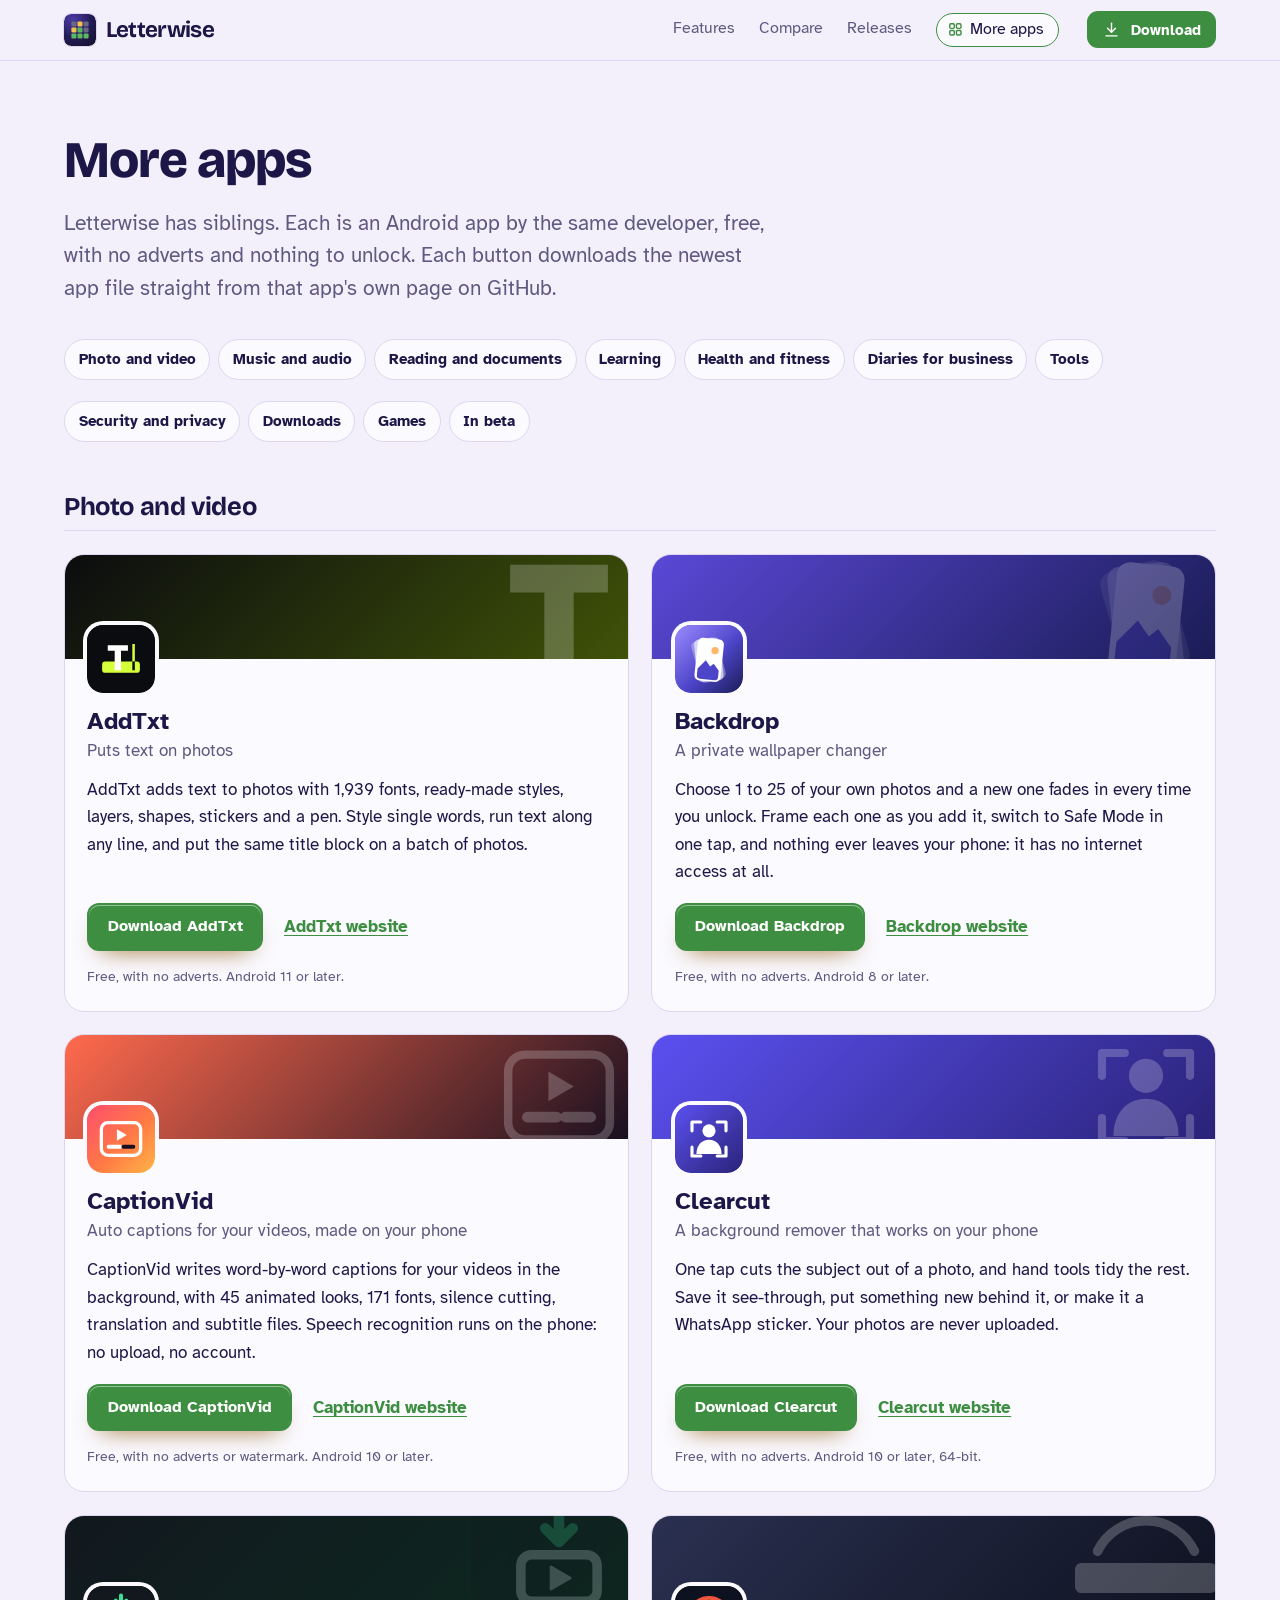
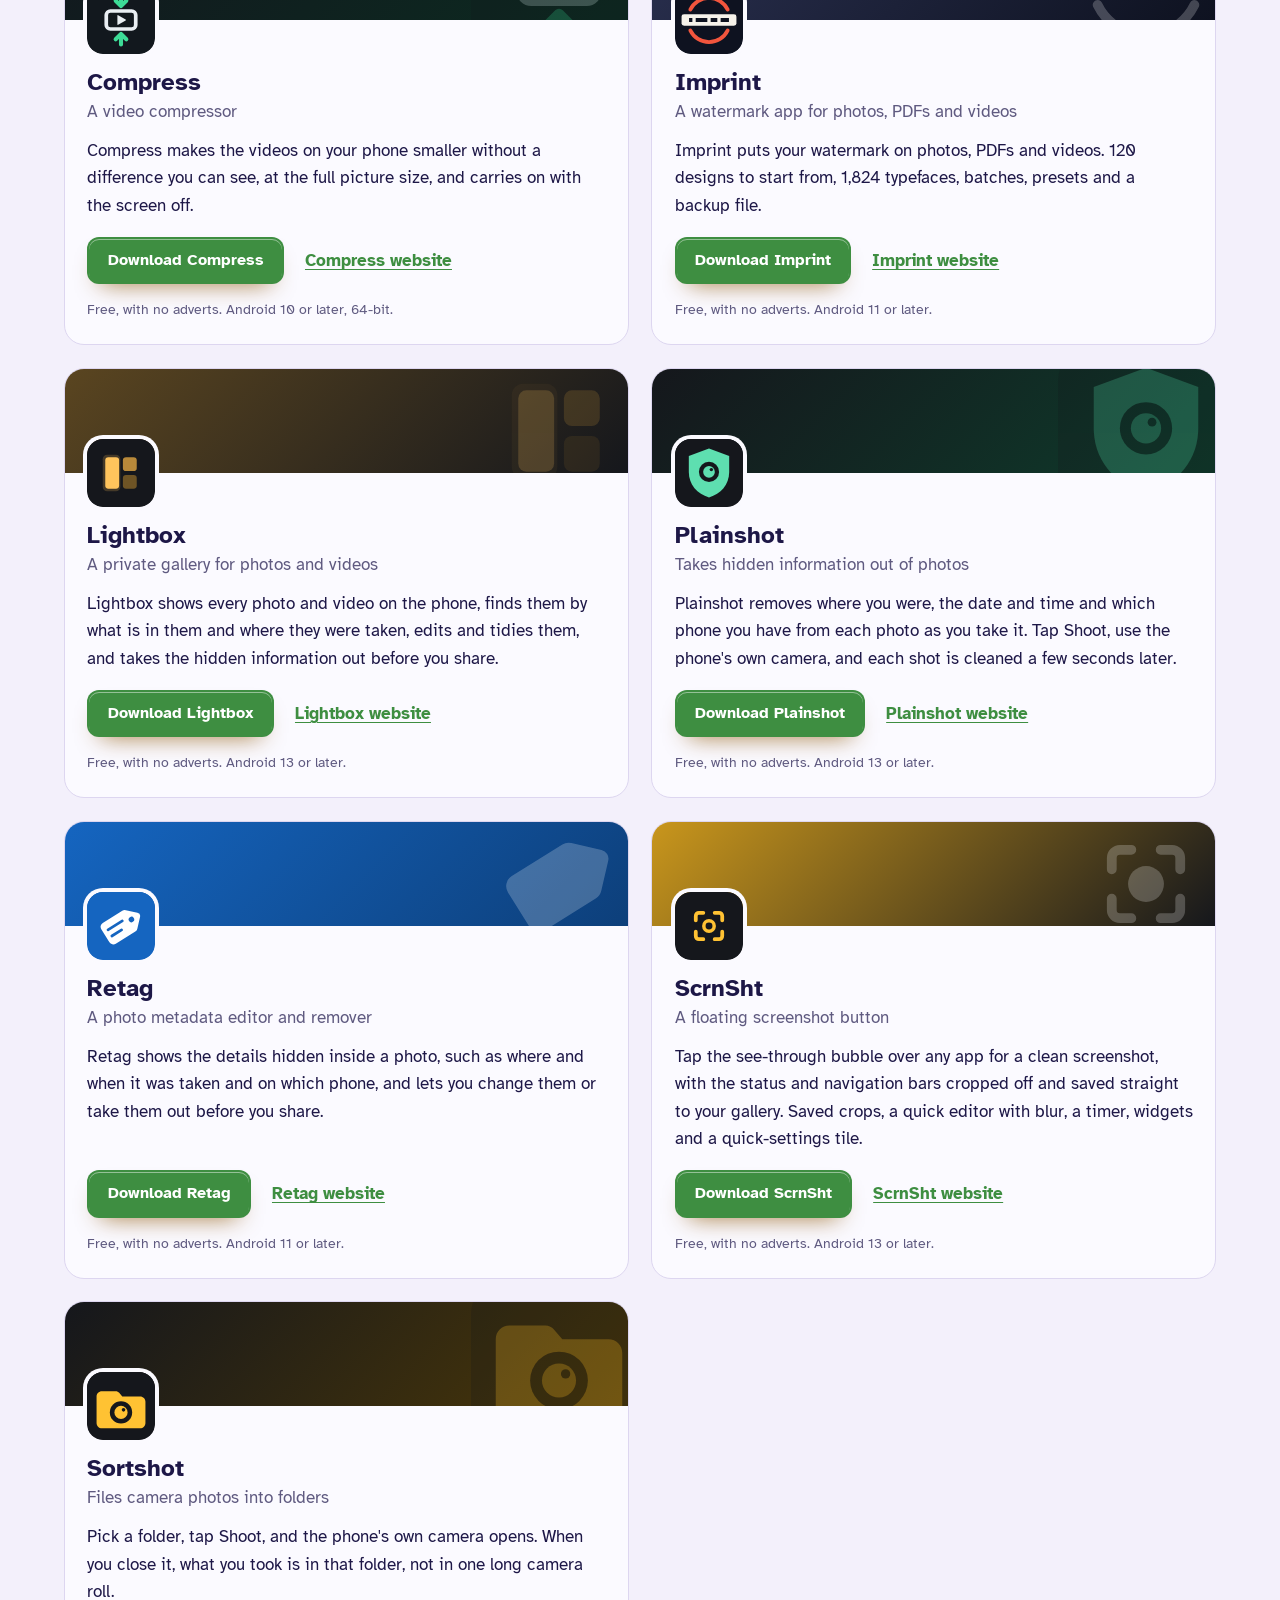
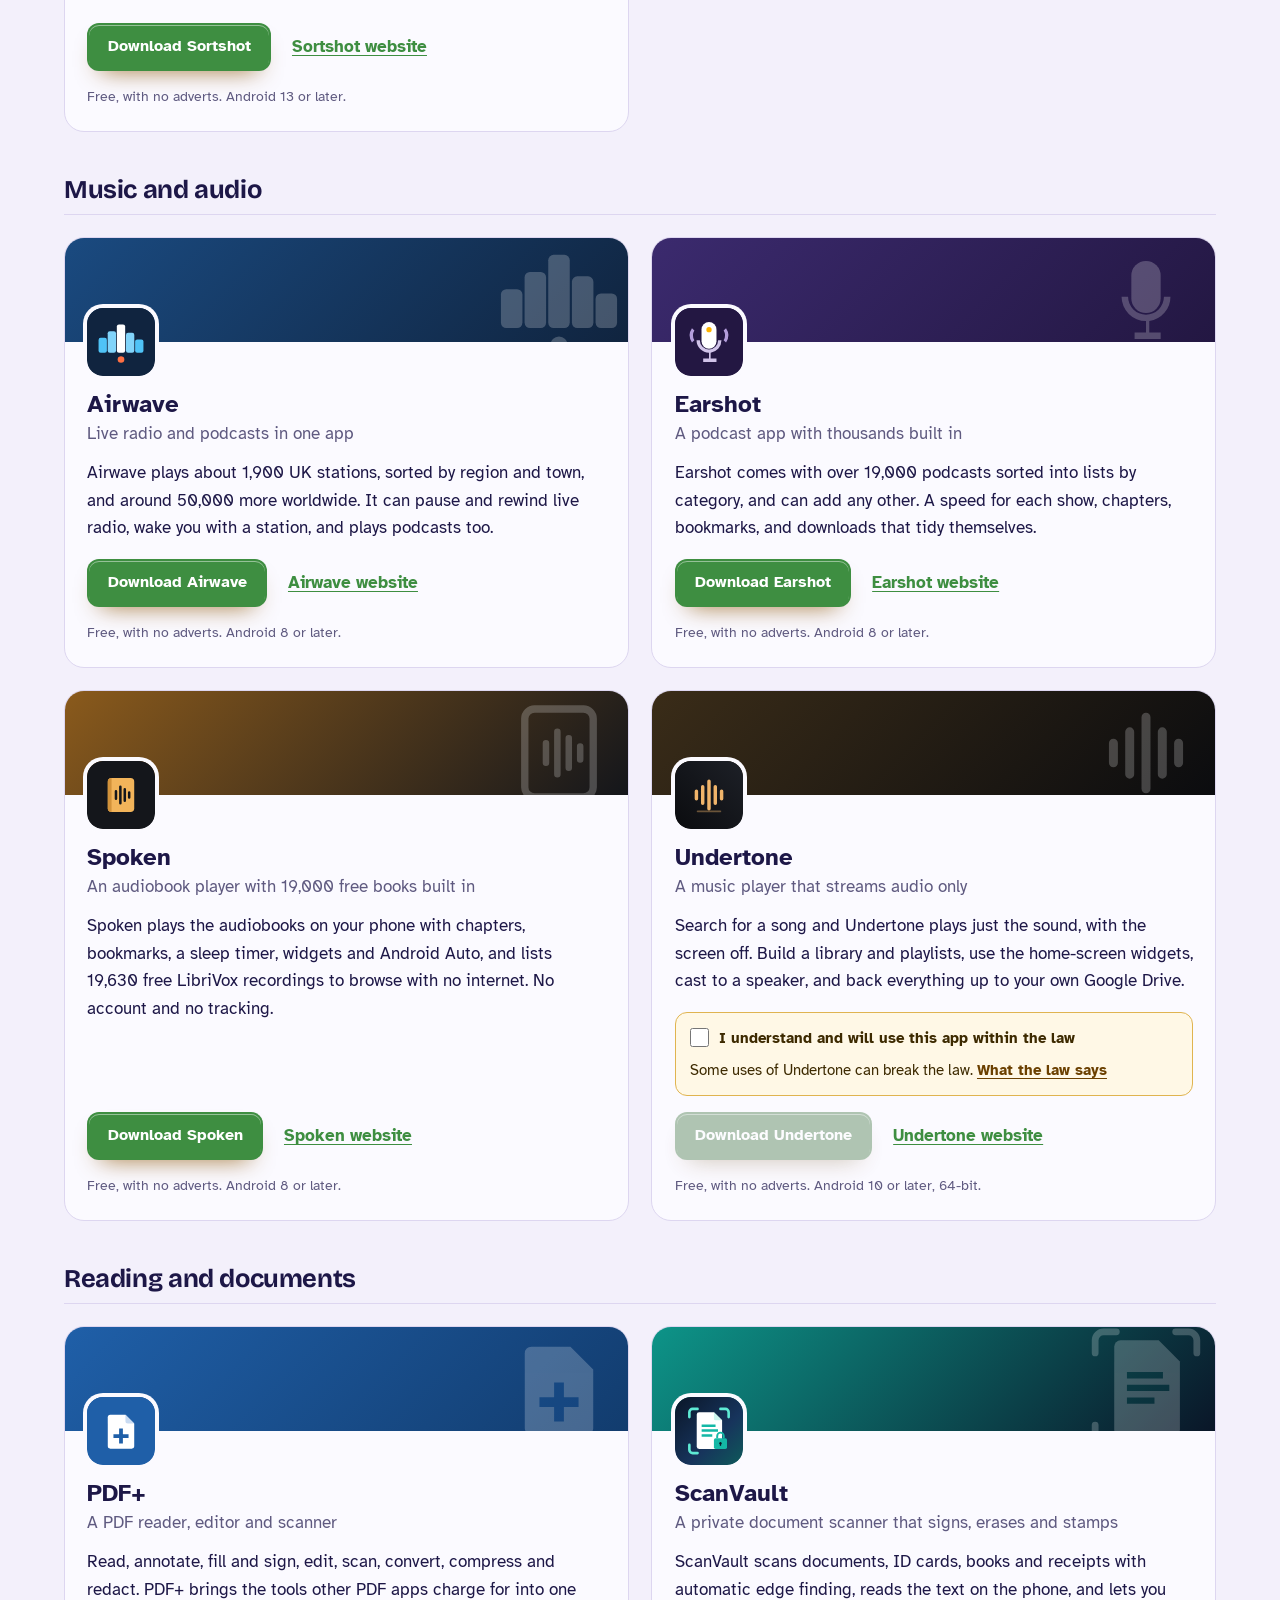
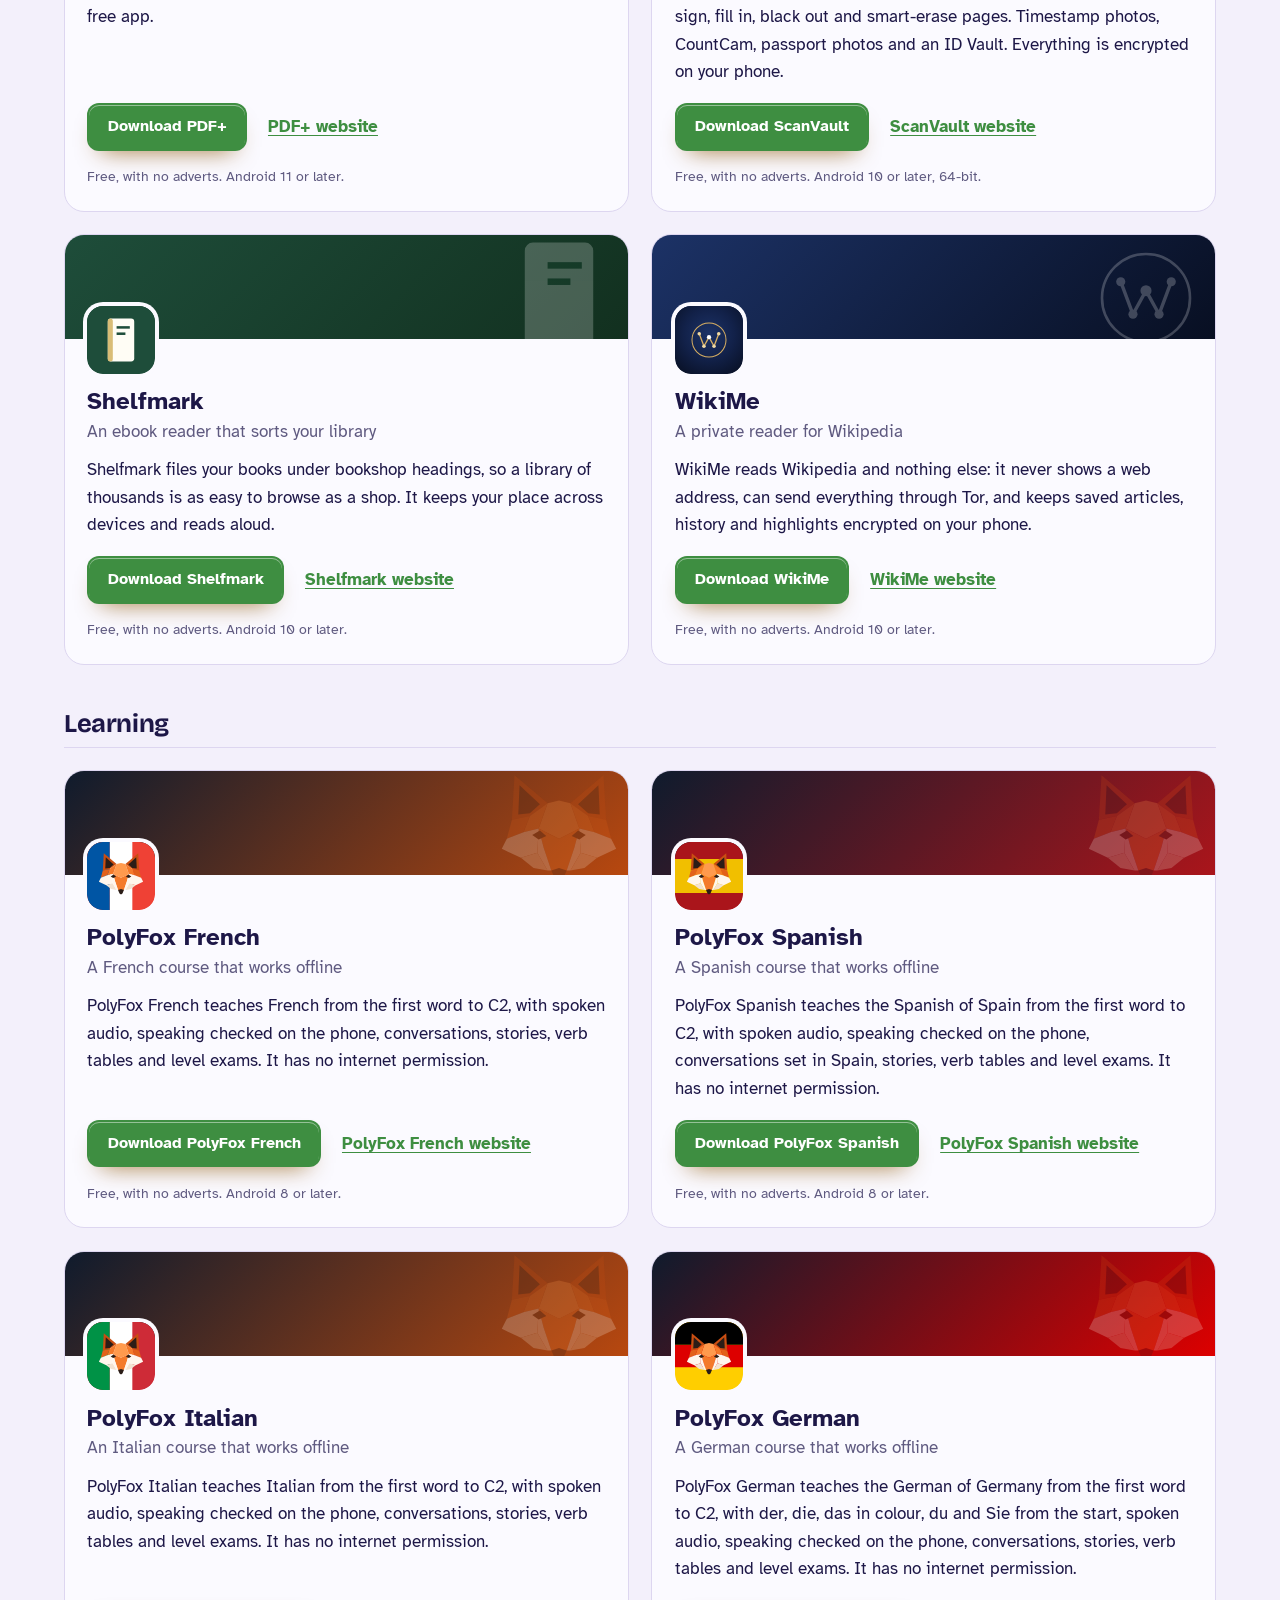
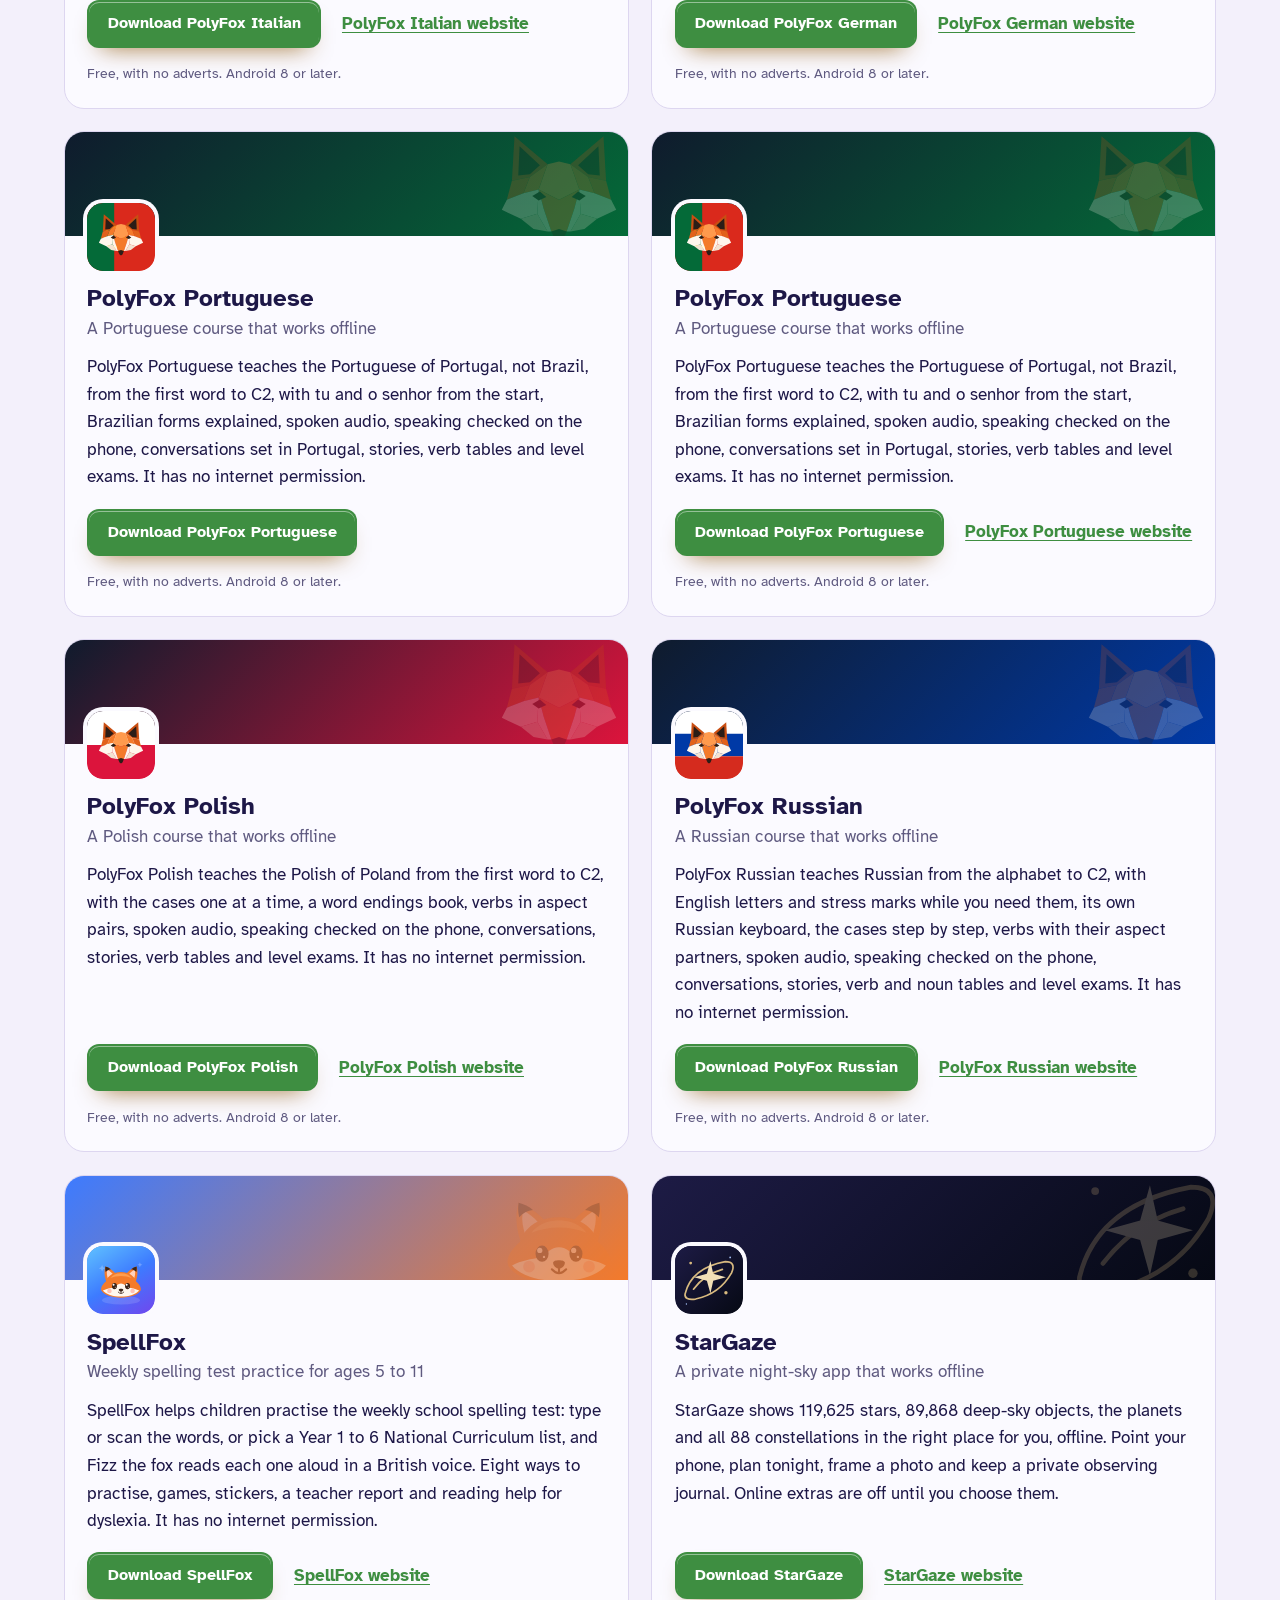
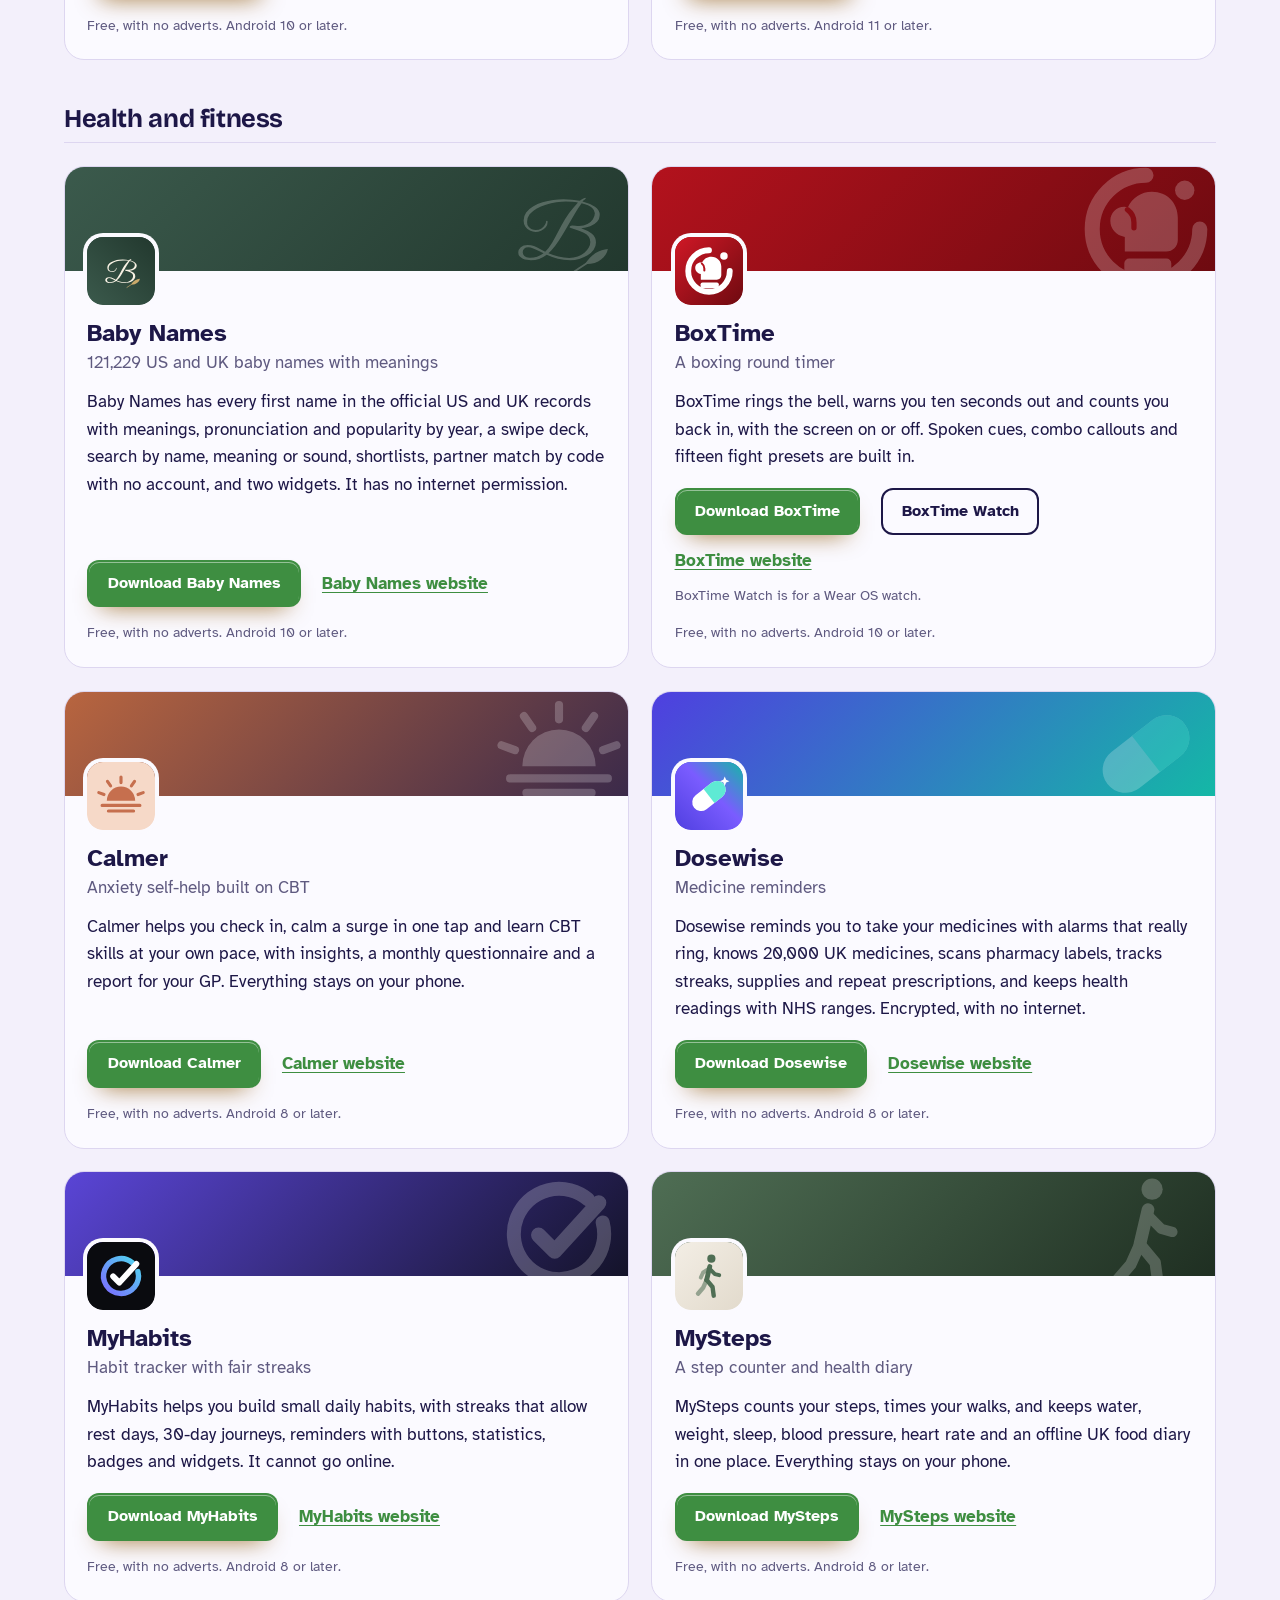
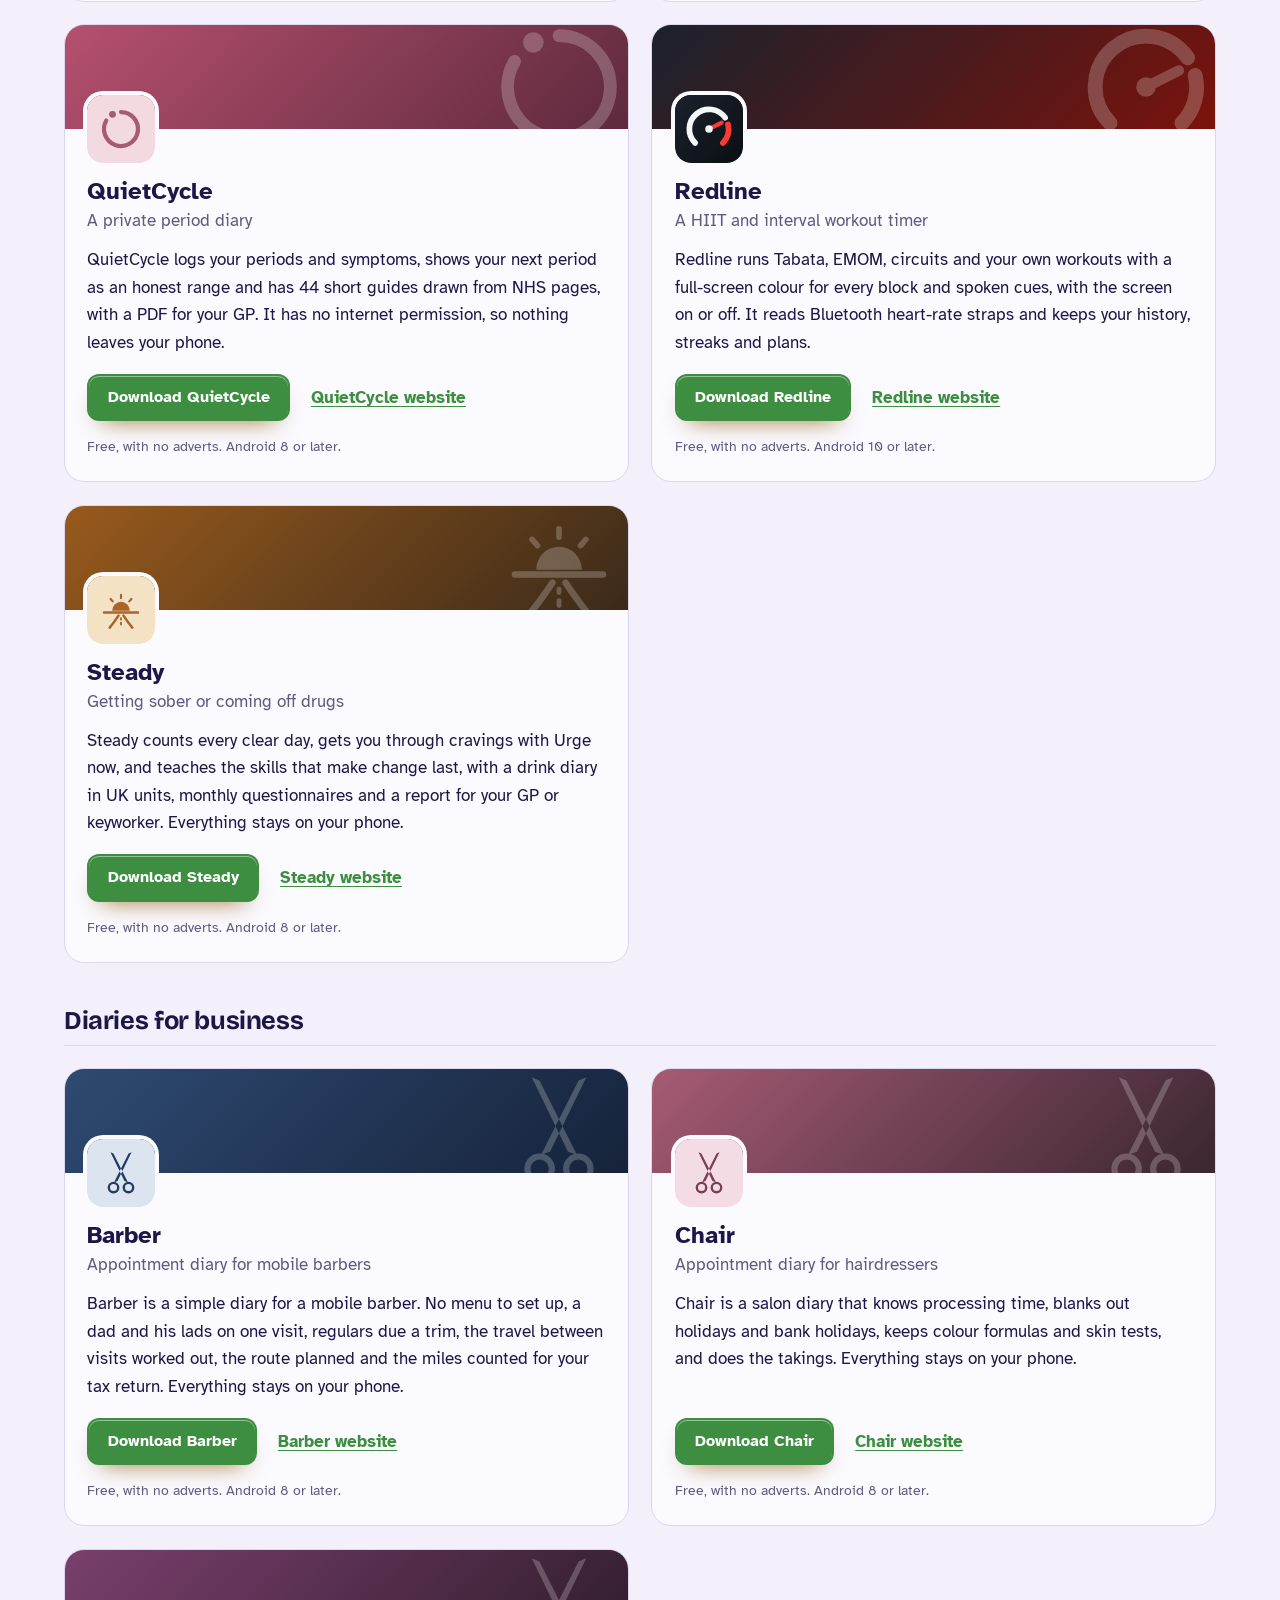
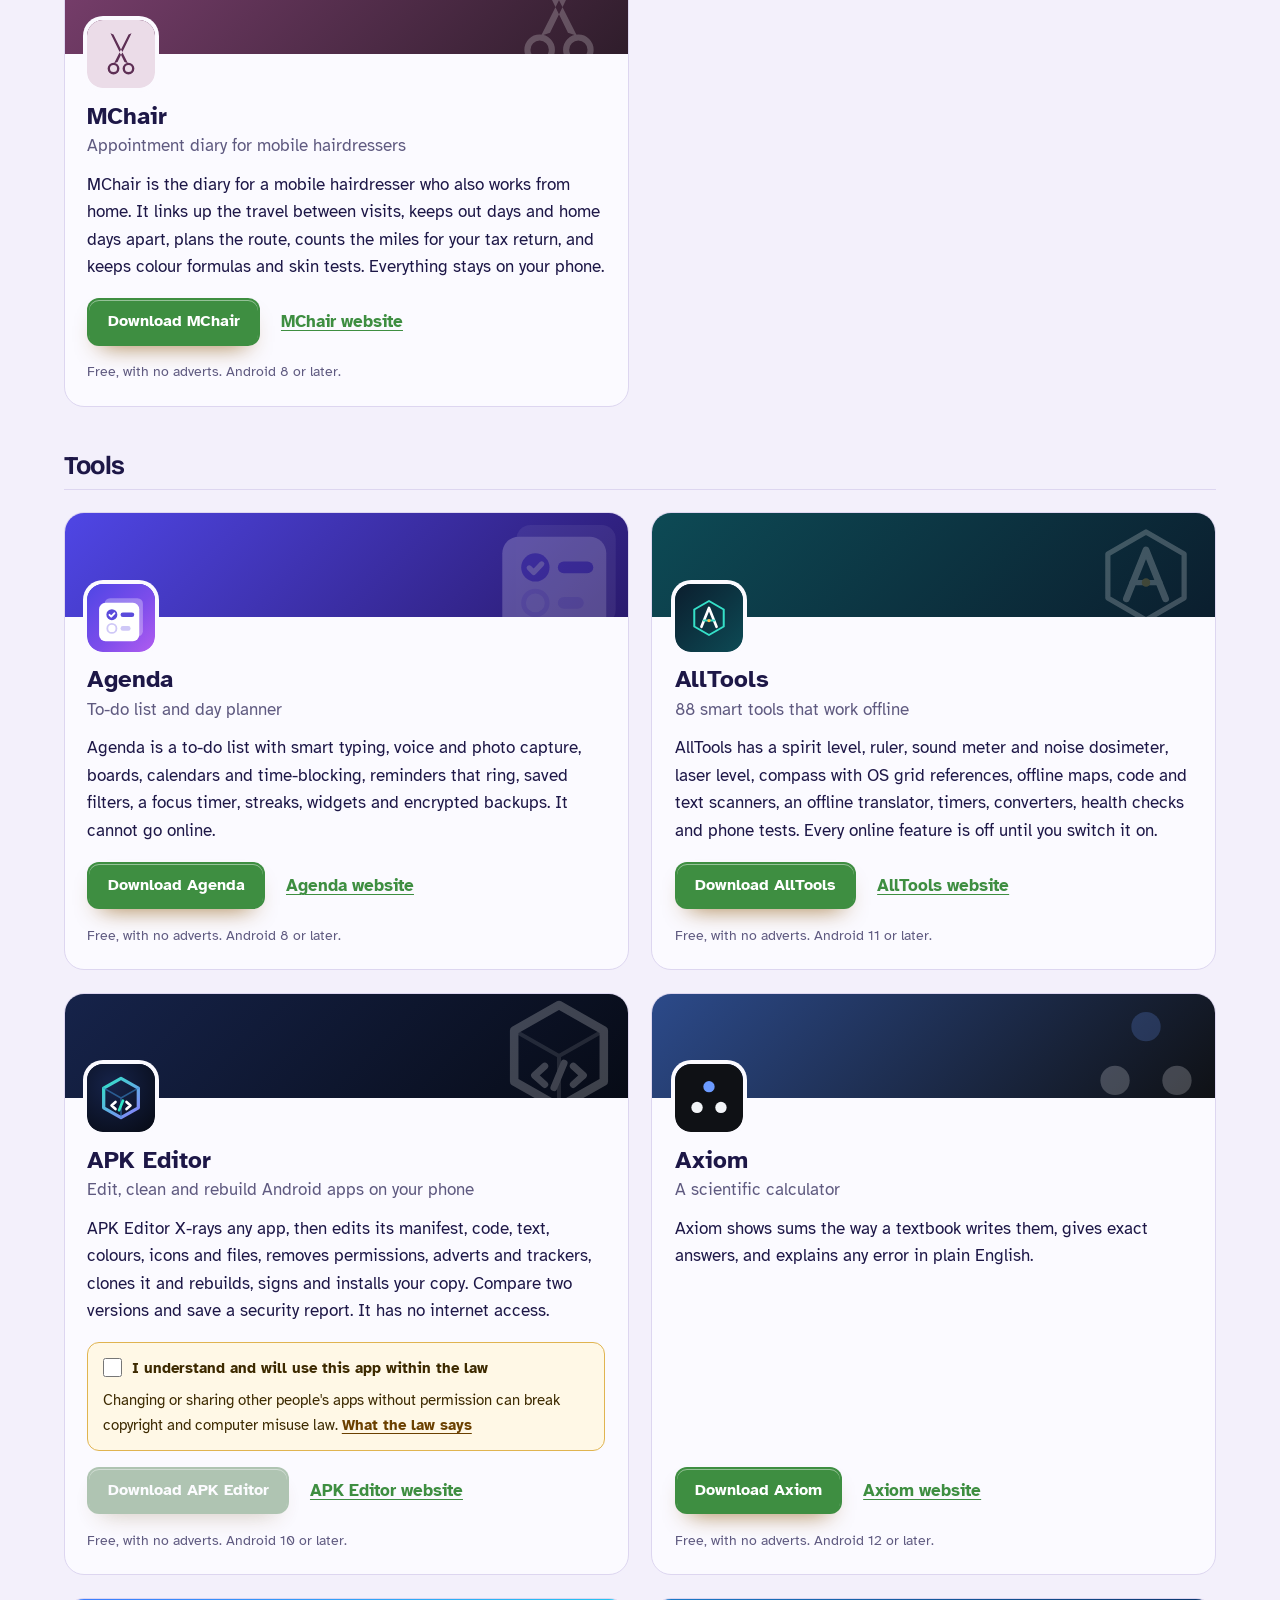
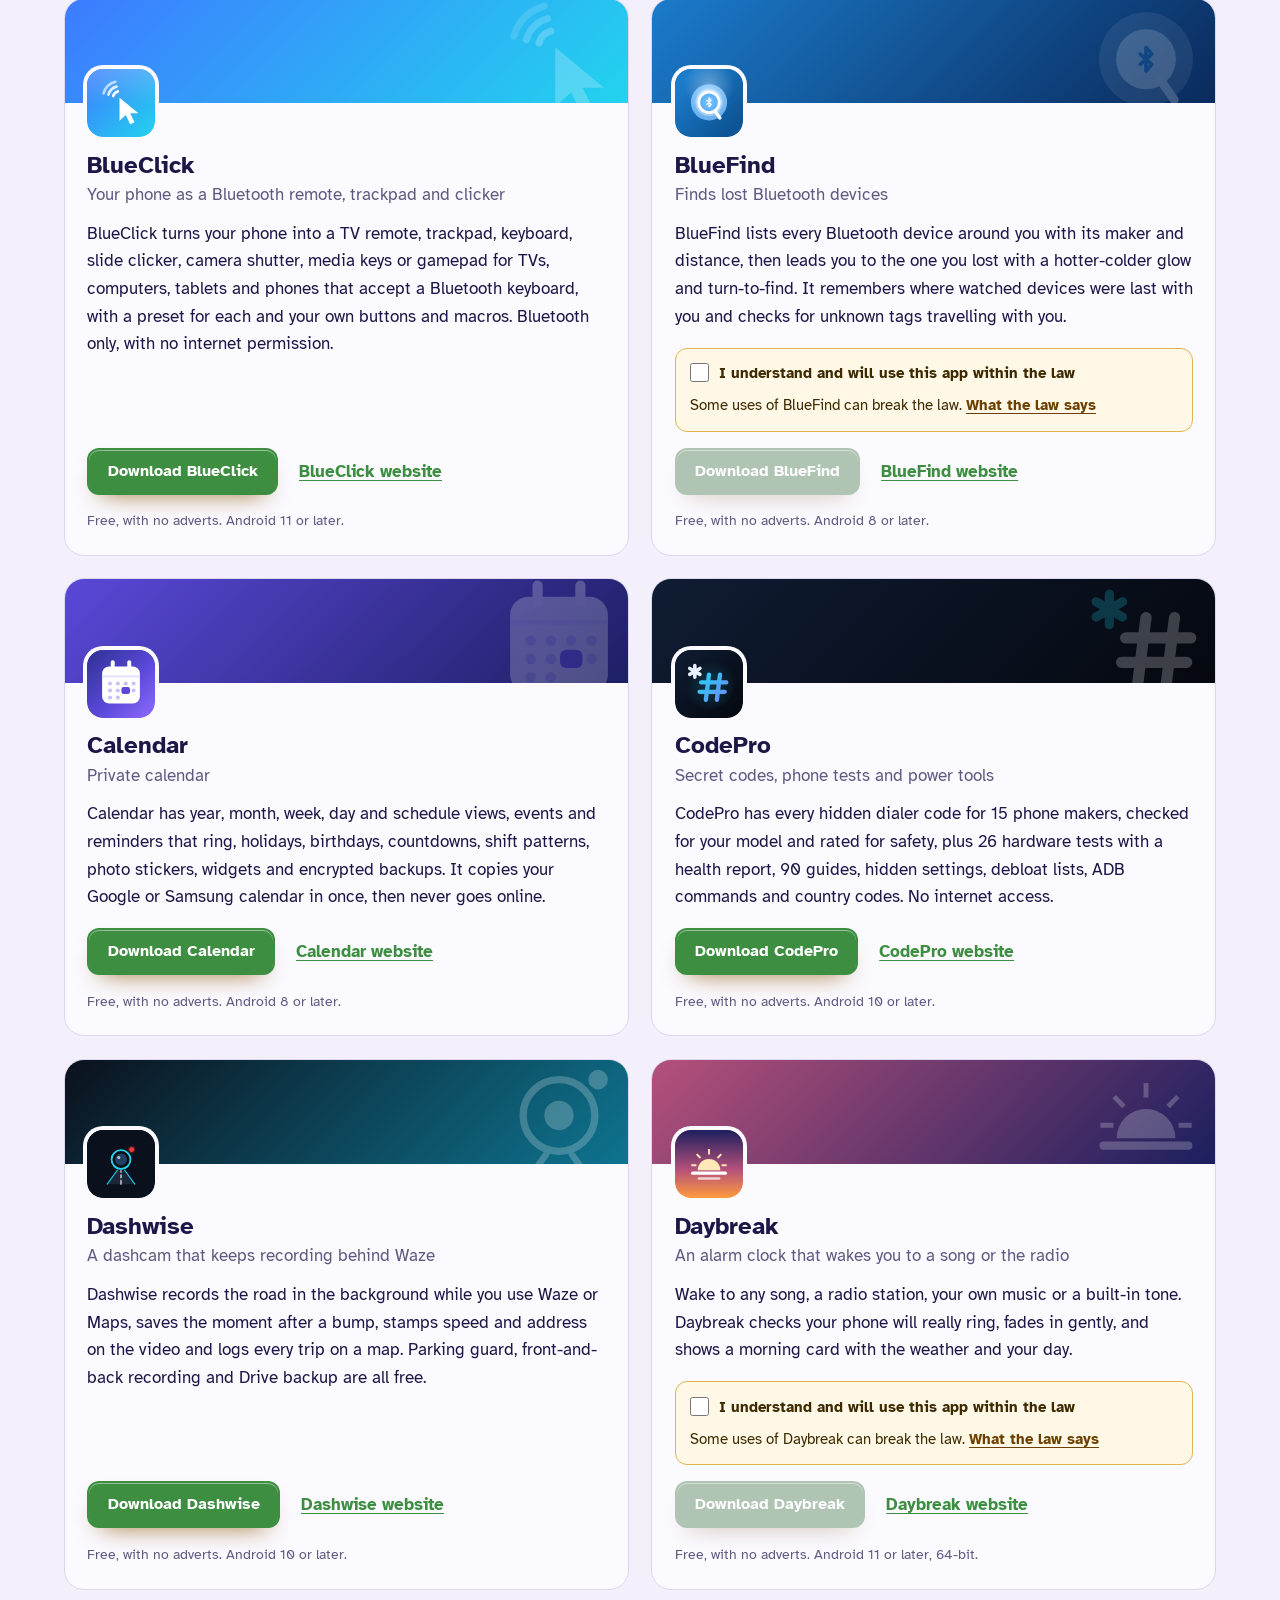
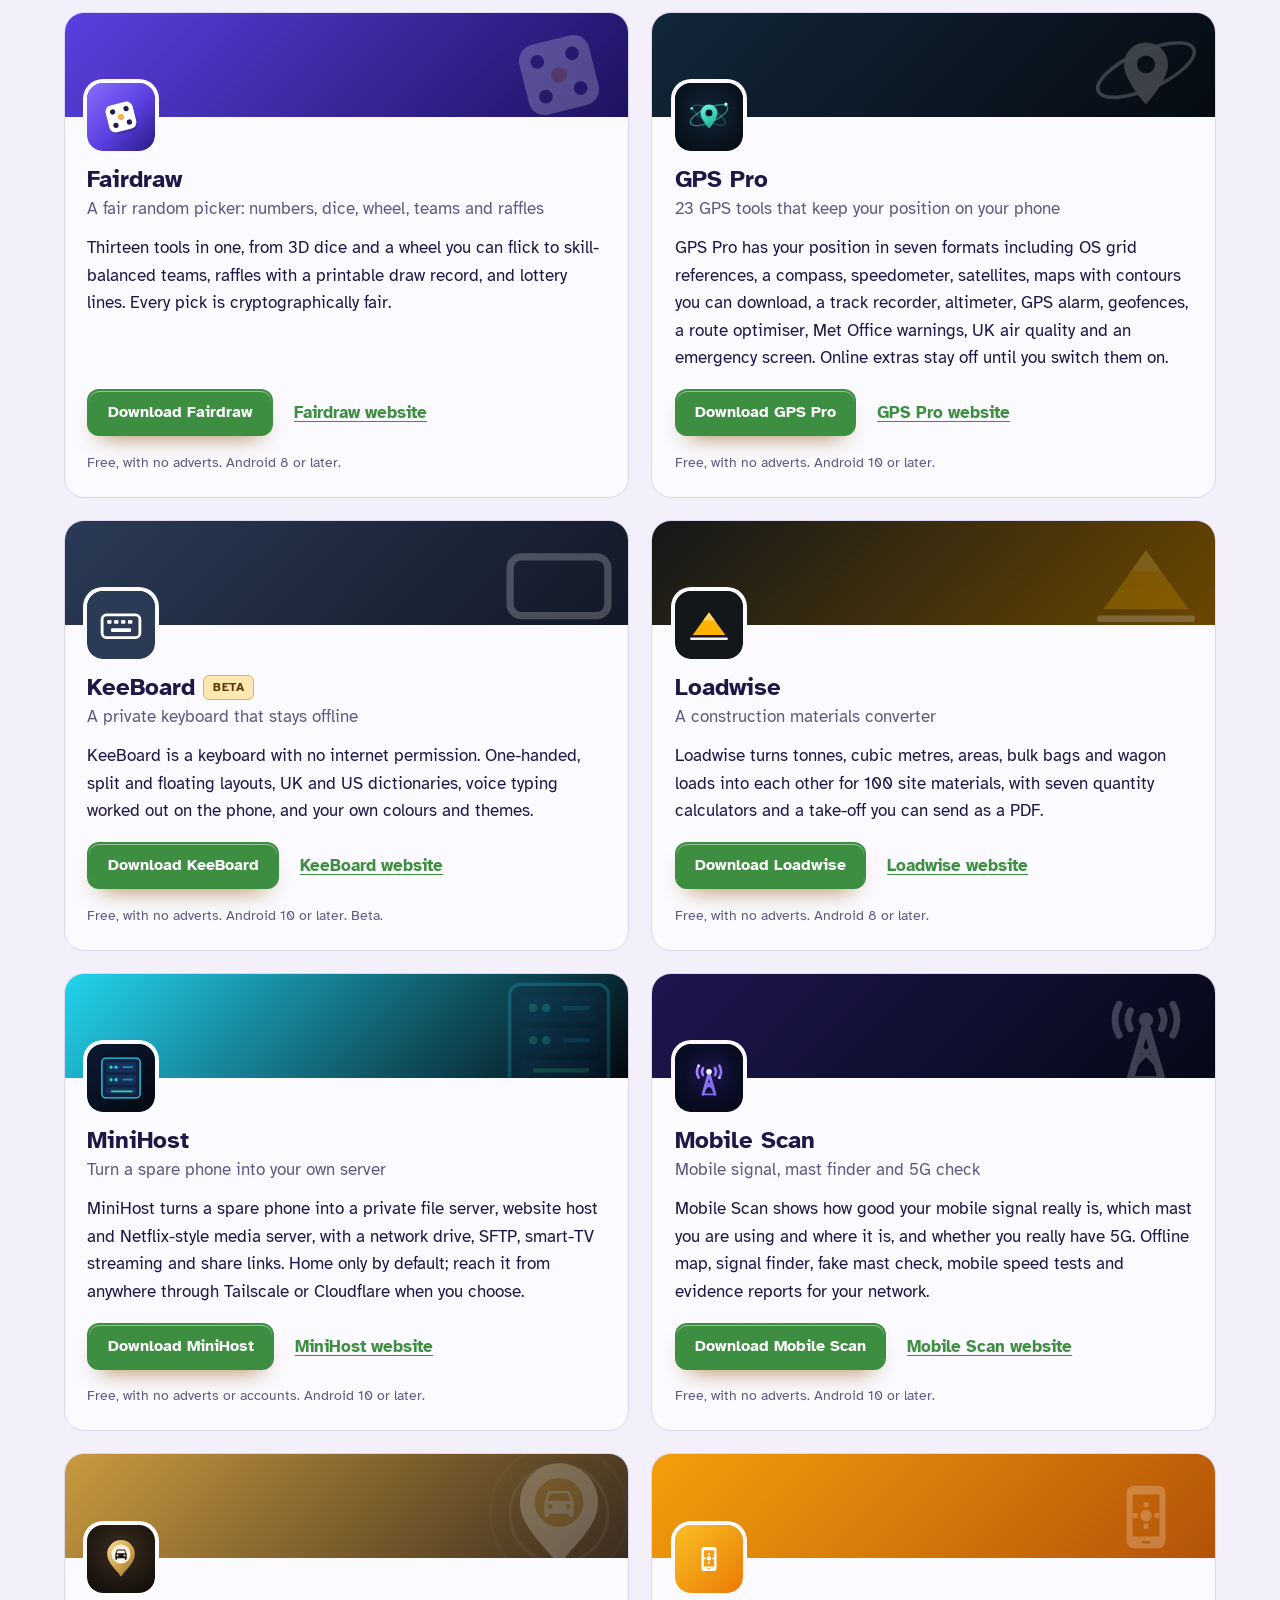
==== commit a5a00b60: "More apps: add SpellFox" ====
--- a/more-apps.html
+++ b/more-apps.html
@@ -4,7 +4,7 @@
 <meta charset="utf-8">
 <meta name="viewport" content="width=device-width, initial-scale=1">
 <title>More free Android apps from the maker of Letterwise</title>
-<meta name="description" content="All 98 free Android apps from the maker of Letterwise, in one list by category, each with its download and a link to its website.">
+<meta name="description" content="All 99 free Android apps from the maker of Letterwise, in one list by category, each with its download and a link to its website.">
 <meta name="author" content="Jonathan Jackson">
 <link rel="canonical" href="https://customgpter.github.io/letterwise/more-apps.html">
 <meta name="theme-color" content="#f3f0fb" media="(prefers-color-scheme: light)">
@@ -12,7 +12,7 @@
 <meta property="og:type" content="website">
 <meta property="og:site_name" content="Letterwise">
 <meta property="og:title" content="More free Android apps from the maker of Letterwise">
-<meta property="og:description" content="All 98 free Android apps from the maker of Letterwise, in one list by category, each with its download and a link to its website.">
+<meta property="og:description" content="All 99 free Android apps from the maker of Letterwise, in one list by category, each with its download and a link to its website.">
 <meta property="og:url" content="https://customgpter.github.io/letterwise/more-apps.html">
 <meta property="og:image" content="https://customgpter.github.io/letterwise/assets/og.png">
 <meta property="og:image:width" content="1200">
@@ -26,7 +26,7 @@
 <link rel="preload" href="./assets/fonts/atkinson-hyperlegible-latin-400-normal.woff2" as="font" type="font/woff2" crossorigin>
 <link rel="stylesheet" href="./assets/site.css?v=1">
 <link rel="stylesheet" href="./assets/house.css?v=1">
-<script type="application/ld+json">{"@context":"https://schema.org","@type":"ItemList","name":"Apps from the maker of Letterwise","url":"https://customgpter.github.io/letterwise/more-apps.html","itemListElement":[{"@type":"ListItem","position":1,"name":"AddTxt","url":"https://customgpter.github.io/addtxt/"},{"@type":"ListItem","position":2,"name":"Backdrop","url":"https://customgpter.github.io/backdrop/"},{"@type":"ListItem","position":3,"name":"CaptionVid","url":"https://customgpter.github.io/captionvid/"},{"@type":"ListItem","position":4,"name":"Clearcut","url":"https://customgpter.github.io/clearcut/"},{"@type":"ListItem","position":5,"name":"Compress","url":"https://customgpter.github.io/compress/"},{"@type":"ListItem","position":6,"name":"Imprint","url":"https://customgpter.github.io/imprint/"},{"@type":"ListItem","position":7,"name":"Lightbox","url":"https://customgpter.github.io/lightbox/"},{"@type":"ListItem","position":8,"name":"Plainshot","url":"https://customgpter.github.io/plainshot/"},{"@type":"ListItem","position":9,"name":"Retag","url":"https://customgpter.github.io/retag/"},{"@type":"ListItem","position":10,"name":"ScrnSht","url":"https://customgpter.github.io/scrnsht/"},{"@type":"ListItem","position":11,"name":"Sortshot","url":"https://customgpter.github.io/sortshot/"},{"@type":"ListItem","position":12,"name":"Airwave","url":"https://customgpter.github.io/airwave/"},{"@type":"ListItem","position":13,"name":"Earshot","url":"https://customgpter.github.io/earshot/"},{"@type":"ListItem","position":14,"name":"Spoken","url":"https://customgpter.github.io/spoken/"},{"@type":"ListItem","position":15,"name":"Undertone","url":"https://customgpter.github.io/undertone/"},{"@type":"ListItem","position":16,"name":"PDF+","url":"https://customgpter.github.io/pdfplus/"},{"@type":"ListItem","position":17,"name":"ScanVault","url":"https://customgpter.github.io/scanvault/"},{"@type":"ListItem","position":18,"name":"Shelfmark","url":"https://customgpter.github.io/shelfmark/"},{"@type":"ListItem","position":19,"name":"WikiMe","url":"https://customgpter.github.io/wikime/"},{"@type":"ListItem","position":20,"name":"PolyFox French","url":"https://customgpter.github.io/polyfox/"},{"@type":"ListItem","position":21,"name":"PolyFox German","url":"https://customgpter.github.io/polyfox-german/"},{"@type":"ListItem","position":22,"name":"PolyFox Portuguese","url":"https://customgpter.github.io/polyfox-portuguese/"},{"@type":"ListItem","position":23,"name":"PolyFox Polish","url":"https://customgpter.github.io/polyfox-polish/"},{"@type":"ListItem","position":24,"name":"PolyFox Russian","url":"https://customgpter.github.io/polyfox-russian/"},{"@type":"ListItem","position":25,"name":"StarGaze","url":"https://customgpter.github.io/stargaze/"},{"@type":"ListItem","position":26,"name":"Baby Names","url":"https://customgpter.github.io/babynames/"},{"@type":"ListItem","position":27,"name":"BoxTime","url":"https://customgpter.github.io/boxtime/"},{"@type":"ListItem","position":28,"name":"Calmer","url":"https://customgpter.github.io/calmer/"},{"@type":"ListItem","position":29,"name":"Dosewise","url":"https://customgpter.github.io/dosewise/"},{"@type":"ListItem","position":30,"name":"MyHabits","url":"https://customgpter.github.io/myhabits/"},{"@type":"ListItem","position":31,"name":"MySteps","url":"https://customgpter.github.io/mysteps/"},{"@type":"ListItem","position":32,"name":"QuietCycle","url":"https://customgpter.github.io/quietcycle/"},{"@type":"ListItem","position":33,"name":"Redline","url":"https://customgpter.github.io/redline/"},{"@type":"ListItem","position":34,"name":"Steady","url":"https://customgpter.github.io/steady/"},{"@type":"ListItem","position":35,"name":"Barber","url":"https://customgpter.github.io/barber/"},{"@type":"ListItem","position":36,"name":"Chair","url":"https://customgpter.github.io/chair/"},{"@type":"ListItem","position":37,"name":"MChair","url":"https://customgpter.github.io/mchair/"},{"@type":"ListItem","position":38,"name":"Agenda","url":"https://customgpter.github.io/agenda/"},{"@type":"ListItem","position":39,"name":"AllTools","url":"https://customgpter.github.io/alltools/"},{"@type":"ListItem","position":40,"name":"APK Editor","url":"https://customgpter.github.io/apkeditor/"},{"@type":"ListItem","position":41,"name":"Axiom","url":"https://customgpter.github.io/axiom/"},{"@type":"ListItem","position":42,"name":"BlueClick","url":"https://customgpter.github.io/blueclick/"},{"@type":"ListItem","position":43,"name":"BlueFind","url":"https://customgpter.github.io/bluefind/"},{"@type":"ListItem","position":44,"name":"Calendar","url":"https://customgpter.github.io/calendar/"},{"@type":"ListItem","position":45,"name":"CodePro","url":"https://customgpter.github.io/codepro/"},{"@type":"ListItem","position":46,"name":"Dashwise","url":"https://customgpter.github.io/dashwise/"},{"@type":"ListItem","position":47,"name":"Daybreak","url":"https://customgpter.github.io/daybreak/"},{"@type":"ListItem","position":48,"name":"Fairdraw","url":"https://customgpter.github.io/fairdraw/"},{"@type":"ListItem","position":49,"name":"GPS Pro","url":"https://customgpter.github.io/gpspro/"},{"@type":"ListItem","position":50,"name":"KeeBoard","url":"https://customgpter.github.io/keeboard/"},{"@type":"ListItem","position":51,"name":"Loadwise","url":"https://customgpter.github.io/loadwise/"},{"@type":"ListItem","position":52,"name":"MiniHost","url":"https://customgpter.github.io/minihost/"},{"@type":"ListItem","position":53,"name":"Mobile Scan","url":"https://customgpter.github.io/mobilescan/"},{"@type":"ListItem","position":54,"name":"Parkwise","url":"https://customgpter.github.io/parkwise/"},{"@type":"ListItem","position":55,"name":"Pocketmind","url":"https://customgpter.github.io/pocketmind/"},{"@type":"ListItem","position":56,"name":"Refine","url":"https://customgpter.github.io/refine/"},{"@type":"ListItem","position":57,"name":"Shiftwise","url":"https://customgpter.github.io/shiftwise/"},{"@type":"ListItem","position":58,"name":"SimpleCalc","url":"https://customgpter.github.io/simplecalc/"},{"@type":"ListItem","position":59,"name":"Skyline","url":"https://customgpter.github.io/skyline/"},{"@type":"ListItem","position":60,"name":"Slipway","url":"https://customgpter.github.io/slipway/"},{"@type":"ListItem","position":61,"name":"Tagger","url":"https://customgpter.github.io/tagger/"},{"@type":"ListItem","position":62,"name":"TotalClean","url":"https://customgpter.github.io/totalclean/"},{"@type":"ListItem","position":63,"name":"TVLink","url":"https://customgpter.github.io/tvlink/"},{"@type":"ListItem","position":64,"name":"Unbox","url":"https://customgpter.github.io/unbox/"},{"@type":"ListItem","position":65,"name":"WhatsKeep","url":"https://customgpter.github.io/whatskeep/"},{"@type":"ListItem","position":66,"name":"WiFi Scan","url":"https://customgpter.github.io/wifiscan/"},{"@type":"ListItem","position":67,"name":"Auditly","url":"https://customgpter.github.io/auditly/"},{"@type":"ListItem","position":68,"name":"Backchannel","url":"https://customgpter.github.io/backchannel/"},{"@type":"ListItem","position":69,"name":"ENotes","url":"https://customgpter.github.io/enotes/"},{"@type":"ListItem","position":70,"name":"FindMe","url":"https://customgpter.github.io/findme/"},{"@type":"ListItem","position":71,"name":"iLock","url":"https://customgpter.github.io/ilock/"},{"@type":"ListItem","position":72,"name":"ImSafe","url":"https://customgpter.github.io/imsafe/"},{"@type":"ListItem","position":73,"name":"IShred","url":"https://customgpter.github.io/ishred/"},{"@type":"ListItem","position":74,"name":"LockBox","url":"https://customgpter.github.io/lockbox/"},{"@type":"ListItem","position":75,"name":"PassVault","url":"https://customgpter.github.io/passvault/"},{"@type":"ListItem","position":76,"name":"SpyFind","url":"https://customgpter.github.io/spyfind/"},{"@type":"ListItem","position":77,"name":"TextWipe","url":"https://customgpter.github.io/textwipe/"},{"@type":"ListItem","position":78,"name":"Tracewire","url":"https://customgpter.github.io/tracewire/"},{"@type":"ListItem","position":79,"name":"Vigil","url":"https://customgpter.github.io/vigil/"},{"@type":"ListItem","position":80,"name":"Grab","url":"https://customgpter.github.io/grab/"},{"@type":"ListItem","position":81,"name":"Swarm","url":"https://customgpter.github.io/swarm/"},{"@type":"ListItem","position":82,"name":"Plane Games","url":"https://customgpter.github.io/plane-games/"},{"@type":"ListItem","position":83,"name":"Ninefold","url":"https://customgpter.github.io/ninefold/"},{"@type":"ListItem","position":84,"name":"Cubewise","url":"https://customgpter.github.io/cubewise/"},{"@type":"ListItem","position":85,"name":"Tilewise","url":"https://customgpter.github.io/tilewise/"},{"@type":"ListItem","position":86,"name":"Letterwise","url":"https://customgpter.github.io/letterwise/"},{"@type":"ListItem","position":87,"name":"Kingside","url":"https://customgpter.github.io/kingside/"},{"@type":"ListItem","position":88,"name":"Deckhand","url":"https://customgpter.github.io/deckhand/"},{"@type":"ListItem","position":89,"name":"SNESForge","url":"https://customgpter.github.io/snesforge/"},{"@type":"ListItem","position":90,"name":"Fame Boy","url":"https://customgpter.github.io/fameboy/"},{"@type":"ListItem","position":91,"name":"PSPPro","url":"https://customgpter.github.io/psppro/"},{"@type":"ListItem","position":92,"name":"MegaGen","url":"https://customgpter.github.io/megagen/"},{"@type":"ListItem","position":93,"name":"QVR","url":"https://customgpter.github.io/qvr/"},{"@type":"ListItem","position":94,"name":"QVR Watch","url":"https://customgpter.github.io/qvr-watch/"},{"@type":"ListItem","position":95,"name":"QVRLite","url":"https://customgpter.github.io/qvrlite/"},{"@type":"ListItem","position":96,"name":"Onionz","url":"https://customgpter.github.io/onionz/"},{"@type":"ListItem","position":97,"name":"OnionzWeb","url":"https://customgpter.github.io/onionzweb/"}]}</script>
+<script type="application/ld+json">{"@context":"https://schema.org","@type":"ItemList","name":"Apps from the maker of Letterwise","url":"https://customgpter.github.io/letterwise/more-apps.html","itemListElement":[{"@type":"ListItem","position":1,"name":"AddTxt","url":"https://customgpter.github.io/addtxt/"},{"@type":"ListItem","position":2,"name":"Backdrop","url":"https://customgpter.github.io/backdrop/"},{"@type":"ListItem","position":3,"name":"CaptionVid","url":"https://customgpter.github.io/captionvid/"},{"@type":"ListItem","position":4,"name":"Clearcut","url":"https://customgpter.github.io/clearcut/"},{"@type":"ListItem","position":5,"name":"Compress","url":"https://customgpter.github.io/compress/"},{"@type":"ListItem","position":6,"name":"Imprint","url":"https://customgpter.github.io/imprint/"},{"@type":"ListItem","position":7,"name":"Lightbox","url":"https://customgpter.github.io/lightbox/"},{"@type":"ListItem","position":8,"name":"Plainshot","url":"https://customgpter.github.io/plainshot/"},{"@type":"ListItem","position":9,"name":"Retag","url":"https://customgpter.github.io/retag/"},{"@type":"ListItem","position":10,"name":"ScrnSht","url":"https://customgpter.github.io/scrnsht/"},{"@type":"ListItem","position":11,"name":"Sortshot","url":"https://customgpter.github.io/sortshot/"},{"@type":"ListItem","position":12,"name":"Airwave","url":"https://customgpter.github.io/airwave/"},{"@type":"ListItem","position":13,"name":"Earshot","url":"https://customgpter.github.io/earshot/"},{"@type":"ListItem","position":14,"name":"Spoken","url":"https://customgpter.github.io/spoken/"},{"@type":"ListItem","position":15,"name":"Undertone","url":"https://customgpter.github.io/undertone/"},{"@type":"ListItem","position":16,"name":"PDF+","url":"https://customgpter.github.io/pdfplus/"},{"@type":"ListItem","position":17,"name":"ScanVault","url":"https://customgpter.github.io/scanvault/"},{"@type":"ListItem","position":18,"name":"Shelfmark","url":"https://customgpter.github.io/shelfmark/"},{"@type":"ListItem","position":19,"name":"WikiMe","url":"https://customgpter.github.io/wikime/"},{"@type":"ListItem","position":20,"name":"PolyFox French","url":"https://customgpter.github.io/polyfox/"},{"@type":"ListItem","position":21,"name":"PolyFox German","url":"https://customgpter.github.io/polyfox-german/"},{"@type":"ListItem","position":22,"name":"PolyFox Portuguese","url":"https://customgpter.github.io/polyfox-portuguese/"},{"@type":"ListItem","position":23,"name":"PolyFox Polish","url":"https://customgpter.github.io/polyfox-polish/"},{"@type":"ListItem","position":24,"name":"PolyFox Russian","url":"https://customgpter.github.io/polyfox-russian/"},{"@type":"ListItem","position":25,"name":"SpellFox","url":"https://customgpter.github.io/spellfox/"},{"@type":"ListItem","position":26,"name":"StarGaze","url":"https://customgpter.github.io/stargaze/"},{"@type":"ListItem","position":27,"name":"Baby Names","url":"https://customgpter.github.io/babynames/"},{"@type":"ListItem","position":28,"name":"BoxTime","url":"https://customgpter.github.io/boxtime/"},{"@type":"ListItem","position":29,"name":"Calmer","url":"https://customgpter.github.io/calmer/"},{"@type":"ListItem","position":30,"name":"Dosewise","url":"https://customgpter.github.io/dosewise/"},{"@type":"ListItem","position":31,"name":"MyHabits","url":"https://customgpter.github.io/myhabits/"},{"@type":"ListItem","position":32,"name":"MySteps","url":"https://customgpter.github.io/mysteps/"},{"@type":"ListItem","position":33,"name":"QuietCycle","url":"https://customgpter.github.io/quietcycle/"},{"@type":"ListItem","position":34,"name":"Redline","url":"https://customgpter.github.io/redline/"},{"@type":"ListItem","position":35,"name":"Steady","url":"https://customgpter.github.io/steady/"},{"@type":"ListItem","position":36,"name":"Barber","url":"https://customgpter.github.io/barber/"},{"@type":"ListItem","position":37,"name":"Chair","url":"https://customgpter.github.io/chair/"},{"@type":"ListItem","position":38,"name":"MChair","url":"https://customgpter.github.io/mchair/"},{"@type":"ListItem","position":39,"name":"Agenda","url":"https://customgpter.github.io/agenda/"},{"@type":"ListItem","position":40,"name":"AllTools","url":"https://customgpter.github.io/alltools/"},{"@type":"ListItem","position":41,"name":"APK Editor","url":"https://customgpter.github.io/apkeditor/"},{"@type":"ListItem","position":42,"name":"Axiom","url":"https://customgpter.github.io/axiom/"},{"@type":"ListItem","position":43,"name":"BlueClick","url":"https://customgpter.github.io/blueclick/"},{"@type":"ListItem","position":44,"name":"BlueFind","url":"https://customgpter.github.io/bluefind/"},{"@type":"ListItem","position":45,"name":"Calendar","url":"https://customgpter.github.io/calendar/"},{"@type":"ListItem","position":46,"name":"CodePro","url":"https://customgpter.github.io/codepro/"},{"@type":"ListItem","position":47,"name":"Dashwise","url":"https://customgpter.github.io/dashwise/"},{"@type":"ListItem","position":48,"name":"Daybreak","url":"https://customgpter.github.io/daybreak/"},{"@type":"ListItem","position":49,"name":"Fairdraw","url":"https://customgpter.github.io/fairdraw/"},{"@type":"ListItem","position":50,"name":"GPS Pro","url":"https://customgpter.github.io/gpspro/"},{"@type":"ListItem","position":51,"name":"KeeBoard","url":"https://customgpter.github.io/keeboard/"},{"@type":"ListItem","position":52,"name":"Loadwise","url":"https://customgpter.github.io/loadwise/"},{"@type":"ListItem","position":53,"name":"MiniHost","url":"https://customgpter.github.io/minihost/"},{"@type":"ListItem","position":54,"name":"Mobile Scan","url":"https://customgpter.github.io/mobilescan/"},{"@type":"ListItem","position":55,"name":"Parkwise","url":"https://customgpter.github.io/parkwise/"},{"@type":"ListItem","position":56,"name":"Pocketmind","url":"https://customgpter.github.io/pocketmind/"},{"@type":"ListItem","position":57,"name":"Refine","url":"https://customgpter.github.io/refine/"},{"@type":"ListItem","position":58,"name":"Shiftwise","url":"https://customgpter.github.io/shiftwise/"},{"@type":"ListItem","position":59,"name":"SimpleCalc","url":"https://customgpter.github.io/simplecalc/"},{"@type":"ListItem","position":60,"name":"Skyline","url":"https://customgpter.github.io/skyline/"},{"@type":"ListItem","position":61,"name":"Slipway","url":"https://customgpter.github.io/slipway/"},{"@type":"ListItem","position":62,"name":"Tagger","url":"https://customgpter.github.io/tagger/"},{"@type":"ListItem","position":63,"name":"TotalClean","url":"https://customgpter.github.io/totalclean/"},{"@type":"ListItem","position":64,"name":"TVLink","url":"https://customgpter.github.io/tvlink/"},{"@type":"ListItem","position":65,"name":"Unbox","url":"https://customgpter.github.io/unbox/"},{"@type":"ListItem","position":66,"name":"WhatsKeep","url":"https://customgpter.github.io/whatskeep/"},{"@type":"ListItem","position":67,"name":"WiFi Scan","url":"https://customgpter.github.io/wifiscan/"},{"@type":"ListItem","position":68,"name":"Auditly","url":"https://customgpter.github.io/auditly/"},{"@type":"ListItem","position":69,"name":"Backchannel","url":"https://customgpter.github.io/backchannel/"},{"@type":"ListItem","position":70,"name":"ENotes","url":"https://customgpter.github.io/enotes/"},{"@type":"ListItem","position":71,"name":"FindMe","url":"https://customgpter.github.io/findme/"},{"@type":"ListItem","position":72,"name":"iLock","url":"https://customgpter.github.io/ilock/"},{"@type":"ListItem","position":73,"name":"ImSafe","url":"https://customgpter.github.io/imsafe/"},{"@type":"ListItem","position":74,"name":"IShred","url":"https://customgpter.github.io/ishred/"},{"@type":"ListItem","position":75,"name":"LockBox","url":"https://customgpter.github.io/lockbox/"},{"@type":"ListItem","position":76,"name":"PassVault","url":"https://customgpter.github.io/passvault/"},{"@type":"ListItem","position":77,"name":"SpyFind","url":"https://customgpter.github.io/spyfind/"},{"@type":"ListItem","position":78,"name":"TextWipe","url":"https://customgpter.github.io/textwipe/"},{"@type":"ListItem","position":79,"name":"Tracewire","url":"https://customgpter.github.io/tracewire/"},{"@type":"ListItem","position":80,"name":"Vigil","url":"https://customgpter.github.io/vigil/"},{"@type":"ListItem","position":81,"name":"Grab","url":"https://customgpter.github.io/grab/"},{"@type":"ListItem","position":82,"name":"Swarm","url":"https://customgpter.github.io/swarm/"},{"@type":"ListItem","position":83,"name":"Plane Games","url":"https://customgpter.github.io/plane-games/"},{"@type":"ListItem","position":84,"name":"Ninefold","url":"https://customgpter.github.io/ninefold/"},{"@type":"ListItem","position":85,"name":"Cubewise","url":"https://customgpter.github.io/cubewise/"},{"@type":"ListItem","position":86,"name":"Tilewise","url":"https://customgpter.github.io/tilewise/"},{"@type":"ListItem","position":87,"name":"Letterwise","url":"https://customgpter.github.io/letterwise/"},{"@type":"ListItem","position":88,"name":"Kingside","url":"https://customgpter.github.io/kingside/"},{"@type":"ListItem","position":89,"name":"Deckhand","url":"https://customgpter.github.io/deckhand/"},{"@type":"ListItem","position":90,"name":"SNESForge","url":"https://customgpter.github.io/snesforge/"},{"@type":"ListItem","position":91,"name":"Fame Boy","url":"https://customgpter.github.io/fameboy/"},{"@type":"ListItem","position":92,"name":"PSPPro","url":"https://customgpter.github.io/psppro/"},{"@type":"ListItem","position":93,"name":"MegaGen","url":"https://customgpter.github.io/megagen/"},{"@type":"ListItem","position":94,"name":"QVR","url":"https://customgpter.github.io/qvr/"},{"@type":"ListItem","position":95,"name":"QVR Watch","url":"https://customgpter.github.io/qvr-watch/"},{"@type":"ListItem","position":96,"name":"QVRLite","url":"https://customgpter.github.io/qvrlite/"},{"@type":"ListItem","position":97,"name":"Onionz","url":"https://customgpter.github.io/onionz/"},{"@type":"ListItem","position":98,"name":"OnionzWeb","url":"https://customgpter.github.io/onionzweb/"}]}</script>
 <link rel="stylesheet" href="./assets/apps-list.css?v=1">
 <script src="./assets/apps-list.js?v=1" defer></script>
 </head>
@@ -70,7 +70,7 @@
 <div class="mapps-group" role="group" aria-labelledby="apps-learning"><h2 class="mapps-cat" id="apps-learning">Learning</h2>
 <ul class="mapps"><li class="mapp" style="--b:#0f1b2d;--b2:#b8480f"><div class="mapp-cover" aria-hidden="true"><svg viewBox="0 0 108 108"><polygon fill="#C94E12" points="26.7,17.9 47.0,35.1 36.1,42.9 25.1,45.2"/><polygon fill="#C94E12" points="82.9,45.2 71.9,42.9 61.0,35.1 81.3,17.9"/><polygon fill="#2B1D17" points="29.8,24.1 42.3,35.8 36.1,41.3 29.0,42.1"/><polygon fill="#2B1D17" points="79.0,42.1 71.9,41.3 65.7,35.8 78.2,24.1"/><polygon fill="#FF9A4D" points="54.0,33.5 47.0,35.1 41.5,50.7 54.0,56.9"/><polygon fill="#FF9A4D" points="54.0,56.9 66.5,50.7 61.0,35.1 54.0,33.5"/><polygon fill="#F47A2A" points="47.0,35.1 36.1,42.9 32.2,53.0 41.5,50.7"/><polygon fill="#F47A2A" points="66.5,50.7 75.8,53.0 71.9,42.9 61.0,35.1"/><polygon fill="#E2611A" points="36.1,42.9 25.1,45.2 22.0,56.9 32.2,53.0"/><polygon fill="#E2611A" points="75.8,53.0 86.0,56.9 82.9,45.2 71.9,42.9"/><polygon fill="#FFF6EC" points="32.2,53.0 22.0,56.9 18.9,63.1 30.6,68.6 40.7,65.5 41.5,50.7"/><polygon fill="#FFF6EC" points="66.5,50.7 67.3,65.5 77.4,68.6 89.1,63.1 86.0,56.9 75.8,53.0"/><polygon fill="#F3E3D2" points="30.6,68.6 40.7,65.5 47.0,76.4 38.4,74.8"/><polygon fill="#F3E3D2" points="69.6,74.8 61.0,76.4 67.3,65.5 77.4,68.6"/><polygon fill="#F47A2A" points="41.5,50.7 54.0,56.9 54.0,78.0 49.3,76.4 44.6,62.4"/><polygon fill="#F47A2A" points="63.4,62.4 58.7,76.4 54.0,78.0 54.0,56.9 66.5,50.7"/><polygon fill="#FFF6EC" points="41.5,50.7 44.6,62.4 49.3,76.4 47.0,76.4 40.7,65.5"/><polygon fill="#FFF6EC" points="67.3,65.5 61.0,76.4 58.7,76.4 63.4,62.4 66.5,50.7"/><polygon fill="#2B1D17" points="49.3,76.4 54.0,74.8 58.7,76.4 56.3,81.9 54.0,83.4 51.7,81.9"/><polygon fill="#2B1D17" points="37.6,54.6 42.3,51.8 46.2,55.3 41.5,57.3"/><polygon fill="#2B1D17" points="66.5,57.3 61.8,55.3 65.7,51.8 70.4,54.6"/></svg></div><div class="mapp-body"><svg class="mapp-icon" viewBox="0 0 108 108" aria-hidden="true"><rect width="108" height="108" rx="24" fill="#EF4135"/><path fill="#FFFFFF" d="M36 0H72V108H36Z"/><path fill="#0055A4" d="M24 0H36V108H24A24 24 0 0 1 0 84V24A24 24 0 0 1 24 0Z"/><polygon fill="#C94E12" points="26.7,17.9 47.0,35.1 36.1,42.9 25.1,45.2"/><polygon fill="#C94E12" points="82.9,45.2 71.9,42.9 61.0,35.1 81.3,17.9"/><polygon fill="#2B1D17" points="29.8,24.1 42.3,35.8 36.1,41.3 29.0,42.1"/><polygon fill="#2B1D17" points="79.0,42.1 71.9,41.3 65.7,35.8 78.2,24.1"/><polygon fill="#FF9A4D" points="54.0,33.5 47.0,35.1 41.5,50.7 54.0,56.9"/><polygon fill="#FF9A4D" points="54.0,56.9 66.5,50.7 61.0,35.1 54.0,33.5"/><polygon fill="#F47A2A" points="47.0,35.1 36.1,42.9 32.2,53.0 41.5,50.7"/><polygon fill="#F47A2A" points="66.5,50.7 75.8,53.0 71.9,42.9 61.0,35.1"/><polygon fill="#E2611A" points="36.1,42.9 25.1,45.2 22.0,56.9 32.2,53.0"/><polygon fill="#E2611A" points="75.8,53.0 86.0,56.9 82.9,45.2 71.9,42.9"/><polygon fill="#FFF6EC" points="32.2,53.0 22.0,56.9 18.9,63.1 30.6,68.6 40.7,65.5 41.5,50.7"/><polygon fill="#FFF6EC" points="66.5,50.7 67.3,65.5 77.4,68.6 89.1,63.1 86.0,56.9 75.8,53.0"/><polygon fill="#F3E3D2" points="30.6,68.6 40.7,65.5 47.0,76.4 38.4,74.8"/><polygon fill="#F3E3D2" points="69.6,74.8 61.0,76.4 67.3,65.5 77.4,68.6"/><polygon fill="#F47A2A" points="41.5,50.7 54.0,56.9 54.0,78.0 49.3,76.4 44.6,62.4"/><polygon fill="#F47A2A" points="63.4,62.4 58.7,76.4 54.0,78.0 54.0,56.9 66.5,50.7"/><polygon fill="#FFF6EC" points="41.5,50.7 44.6,62.4 49.3,76.4 47.0,76.4 40.7,65.5"/><polygon fill="#FFF6EC" points="67.3,65.5 61.0,76.4 58.7,76.4 63.4,62.4 66.5,50.7"/><polygon fill="#2B1D17" points="49.3,76.4 54.0,74.8 58.7,76.4 56.3,81.9 54.0,83.4 51.7,81.9"/><polygon fill="#2B1D17" points="37.6,54.6 42.3,51.8 46.2,55.3 41.5,57.3"/><polygon fill="#2B1D17" points="66.5,57.3 61.8,55.3 65.7,51.8 70.4,54.6"/></svg><h3>PolyFox French</h3><p class="mapp-kind">A French course that works offline</p><p class="mapp-say">PolyFox French teaches French from the first word to C2, with spoken audio, speaking checked on the phone, conversations, stories, verb tables and level exams. It has no internet permission.</p><p class="mapp-go"><a class="button" href="https://github.com/CustomGPTer/polyfox/releases/latest/download/PolyFox.apk">Download PolyFox French</a><a class="mapp-site" href="https://customgpter.github.io/polyfox/">PolyFox French website</a></p><p class="mapp-needs">Free, with no adverts. Android 8 or later.</p></div></li><li class="mapp" style="--b:#0f1b2d;--b2:#aa151b"><div class="mapp-cover" aria-hidden="true"><svg viewBox="0 0 108 108"><polygon fill="#C94E12" points="26.7,17.9 47.0,35.1 36.1,42.9 25.1,45.2"/><polygon fill="#C94E12" points="82.9,45.2 71.9,42.9 61.0,35.1 81.3,17.9"/><polygon fill="#2B1D17" points="29.8,24.1 42.3,35.8 36.1,41.3 29.0,42.1"/><polygon fill="#2B1D17" points="79.0,42.1 71.9,41.3 65.7,35.8 78.2,24.1"/><polygon fill="#FF9A4D" points="54.0,33.5 47.0,35.1 41.5,50.7 54.0,56.9"/><polygon fill="#FF9A4D" points="54.0,56.9 66.5,50.7 61.0,35.1 54.0,33.5"/><polygon fill="#F47A2A" points="47.0,35.1 36.1,42.9 32.2,53.0 41.5,50.7"/><polygon fill="#F47A2A" points="66.5,50.7 75.8,53.0 71.9,42.9 61.0,35.1"/><polygon fill="#E2611A" points="36.1,42.9 25.1,45.2 22.0,56.9 32.2,53.0"/><polygon fill="#E2611A" points="75.8,53.0 86.0,56.9 82.9,45.2 71.9,42.9"/><polygon fill="#FFF6EC" points="32.2,53.0 22.0,56.9 18.9,63.1 30.6,68.6 40.7,65.5 41.5,50.7"/><polygon fill="#FFF6EC" points="66.5,50.7 67.3,65.5 77.4,68.6 89.1,63.1 86.0,56.9 75.8,53.0"/><polygon fill="#F3E3D2" points="30.6,68.6 40.7,65.5 47.0,76.4 38.4,74.8"/><polygon fill="#F3E3D2" points="69.6,74.8 61.0,76.4 67.3,65.5 77.4,68.6"/><polygon fill="#F47A2A" points="41.5,50.7 54.0,56.9 54.0,78.0 49.3,76.4 44.6,62.4"/><polygon fill="#F47A2A" points="63.4,62.4 58.7,76.4 54.0,78.0 54.0,56.9 66.5,50.7"/><polygon fill="#FFF6EC" points="41.5,50.7 44.6,62.4 49.3,76.4 47.0,76.4 40.7,65.5"/><polygon fill="#FFF6EC" points="67.3,65.5 61.0,76.4 58.7,76.4 63.4,62.4 66.5,50.7"/><polygon fill="#2B1D17" points="49.3,76.4 54.0,74.8 58.7,76.4 56.3,81.9 54.0,83.4 51.7,81.9"/><polygon fill="#2B1D17" points="37.6,54.6 42.3,51.8 46.2,55.3 41.5,57.3"/><polygon fill="#2B1D17" points="66.5,57.3 61.8,55.3 65.7,51.8 70.4,54.6"/></svg></div><div class="mapp-body"><svg class="mapp-icon" viewBox="0 0 108 108" aria-hidden="true"><rect width="108" height="108" rx="24" fill="#AA151B"/><path fill="#F1BF00" d="M0 27H108V81H0Z"/><polygon fill="#C94E12" points="26.7,17.9 47.0,35.1 36.1,42.9 25.1,45.2"/><polygon fill="#C94E12" points="82.9,45.2 71.9,42.9 61.0,35.1 81.3,17.9"/><polygon fill="#2B1D17" points="29.8,24.1 42.3,35.8 36.1,41.3 29.0,42.1"/><polygon fill="#2B1D17" points="79.0,42.1 71.9,41.3 65.7,35.8 78.2,24.1"/><polygon fill="#FF9A4D" points="54.0,33.5 47.0,35.1 41.5,50.7 54.0,56.9"/><polygon fill="#FF9A4D" points="54.0,56.9 66.5,50.7 61.0,35.1 54.0,33.5"/><polygon fill="#F47A2A" points="47.0,35.1 36.1,42.9 32.2,53.0 41.5,50.7"/><polygon fill="#F47A2A" points="66.5,50.7 75.8,53.0 71.9,42.9 61.0,35.1"/><polygon fill="#E2611A" points="36.1,42.9 25.1,45.2 22.0,56.9 32.2,53.0"/><polygon fill="#E2611A" points="75.8,53.0 86.0,56.9 82.9,45.2 71.9,42.9"/><polygon fill="#FFF6EC" points="32.2,53.0 22.0,56.9 18.9,63.1 30.6,68.6 40.7,65.5 41.5,50.7"/><polygon fill="#FFF6EC" points="66.5,50.7 67.3,65.5 77.4,68.6 89.1,63.1 86.0,56.9 75.8,53.0"/><polygon fill="#F3E3D2" points="30.6,68.6 40.7,65.5 47.0,76.4 38.4,74.8"/><polygon fill="#F3E3D2" points="69.6,74.8 61.0,76.4 67.3,65.5 77.4,68.6"/><polygon fill="#F47A2A" points="41.5,50.7 54.0,56.9 54.0,78.0 49.3,76.4 44.6,62.4"/><polygon fill="#F47A2A" points="63.4,62.4 58.7,76.4 54.0,78.0 54.0,56.9 66.5,50.7"/><polygon fill="#FFF6EC" points="41.5,50.7 44.6,62.4 49.3,76.4 47.0,76.4 40.7,65.5"/><polygon fill="#FFF6EC" points="67.3,65.5 61.0,76.4 58.7,76.4 63.4,62.4 66.5,50.7"/><polygon fill="#2B1D17" points="49.3,76.4 54.0,74.8 58.7,76.4 56.3,81.9 54.0,83.4 51.7,81.9"/><polygon fill="#2B1D17" points="37.6,54.6 42.3,51.8 46.2,55.3 41.5,57.3"/><polygon fill="#2B1D17" points="66.5,57.3 61.8,55.3 65.7,51.8 70.4,54.6"/></svg><h3>PolyFox Spanish</h3><p class="mapp-kind">A Spanish course that works offline</p><p class="mapp-say">PolyFox Spanish teaches the Spanish of Spain from the first word to C2, with spoken audio, speaking checked on the phone, conversations set in Spain, stories, verb tables and level exams. It has no internet permission.</p><p class="mapp-go"><a class="button" href="https://github.com/CustomGPTer/polyfox-spanish/releases/latest/download/PolyFox.apk">Download PolyFox Spanish</a><a class="mapp-site" href="https://customgpter.github.io/polyfox-spanish/">PolyFox Spanish website</a></p><p class="mapp-needs">Free, with no adverts. Android 8 or later.</p></div></li>
 <li class="mapp" style="--b:#0f1b2d;--b2:#b8480f"><div class="mapp-cover" aria-hidden="true"><svg viewBox="0 0 108 108"><polygon fill="#C94E12" points="26.7,17.9 47.0,35.1 36.1,42.9 25.1,45.2"/><polygon fill="#C94E12" points="82.9,45.2 71.9,42.9 61.0,35.1 81.3,17.9"/><polygon fill="#2B1D17" points="29.8,24.1 42.3,35.8 36.1,41.3 29.0,42.1"/><polygon fill="#2B1D17" points="79.0,42.1 71.9,41.3 65.7,35.8 78.2,24.1"/><polygon fill="#FF9A4D" points="54.0,33.5 47.0,35.1 41.5,50.7 54.0,56.9"/><polygon fill="#FF9A4D" points="54.0,56.9 66.5,50.7 61.0,35.1 54.0,33.5"/><polygon fill="#F47A2A" points="47.0,35.1 36.1,42.9 32.2,53.0 41.5,50.7"/><polygon fill="#F47A2A" points="66.5,50.7 75.8,53.0 71.9,42.9 61.0,35.1"/><polygon fill="#E2611A" points="36.1,42.9 25.1,45.2 22.0,56.9 32.2,53.0"/><polygon fill="#E2611A" points="75.8,53.0 86.0,56.9 82.9,45.2 71.9,42.9"/><polygon fill="#FFF6EC" points="32.2,53.0 22.0,56.9 18.9,63.1 30.6,68.6 40.7,65.5 41.5,50.7"/><polygon fill="#FFF6EC" points="66.5,50.7 67.3,65.5 77.4,68.6 89.1,63.1 86.0,56.9 75.8,53.0"/><polygon fill="#F3E3D2" points="30.6,68.6 40.7,65.5 47.0,76.4 38.4,74.8"/><polygon fill="#F3E3D2" points="69.6,74.8 61.0,76.4 67.3,65.5 77.4,68.6"/><polygon fill="#F47A2A" points="41.5,50.7 54.0,56.9 54.0,78.0 49.3,76.4 44.6,62.4"/><polygon fill="#F47A2A" points="63.4,62.4 58.7,76.4 54.0,78.0 54.0,56.9 66.5,50.7"/><polygon fill="#FFF6EC" points="41.5,50.7 44.6,62.4 49.3,76.4 47.0,76.4 40.7,65.5"/><polygon fill="#FFF6EC" points="67.3,65.5 61.0,76.4 58.7,76.4 63.4,62.4 66.5,50.7"/><polygon fill="#2B1D17" points="49.3,76.4 54.0,74.8 58.7,76.4 56.3,81.9 54.0,83.4 51.7,81.9"/><polygon fill="#2B1D17" points="37.6,54.6 42.3,51.8 46.2,55.3 41.5,57.3"/><polygon fill="#2B1D17" points="66.5,57.3 61.8,55.3 65.7,51.8 70.4,54.6"/></svg></div><div class="mapp-body"><svg class="mapp-icon" viewBox="0 0 108 108" aria-hidden="true"><rect width="108" height="108" rx="24" fill="#CE2B37"/><path fill="#FFFFFF" d="M36 0H72V108H36Z"/><path fill="#009246" d="M24 0H36V108H24A24 24 0 0 1 0 84V24A24 24 0 0 1 24 0Z"/><polygon fill="#C94E12" points="26.7,17.9 47.0,35.1 36.1,42.9 25.1,45.2"/><polygon fill="#C94E12" points="82.9,45.2 71.9,42.9 61.0,35.1 81.3,17.9"/><polygon fill="#2B1D17" points="29.8,24.1 42.3,35.8 36.1,41.3 29.0,42.1"/><polygon fill="#2B1D17" points="79.0,42.1 71.9,41.3 65.7,35.8 78.2,24.1"/><polygon fill="#FF9A4D" points="54.0,33.5 47.0,35.1 41.5,50.7 54.0,56.9"/><polygon fill="#FF9A4D" points="54.0,56.9 66.5,50.7 61.0,35.1 54.0,33.5"/><polygon fill="#F47A2A" points="47.0,35.1 36.1,42.9 32.2,53.0 41.5,50.7"/><polygon fill="#F47A2A" points="66.5,50.7 75.8,53.0 71.9,42.9 61.0,35.1"/><polygon fill="#E2611A" points="36.1,42.9 25.1,45.2 22.0,56.9 32.2,53.0"/><polygon fill="#E2611A" points="75.8,53.0 86.0,56.9 82.9,45.2 71.9,42.9"/><polygon fill="#FFF6EC" points="32.2,53.0 22.0,56.9 18.9,63.1 30.6,68.6 40.7,65.5 41.5,50.7"/><polygon fill="#FFF6EC" points="66.5,50.7 67.3,65.5 77.4,68.6 89.1,63.1 86.0,56.9 75.8,53.0"/><polygon fill="#F3E3D2" points="30.6,68.6 40.7,65.5 47.0,76.4 38.4,74.8"/><polygon fill="#F3E3D2" points="69.6,74.8 61.0,76.4 67.3,65.5 77.4,68.6"/><polygon fill="#F47A2A" points="41.5,50.7 54.0,56.9 54.0,78.0 49.3,76.4 44.6,62.4"/><polygon fill="#F47A2A" points="63.4,62.4 58.7,76.4 54.0,78.0 54.0,56.9 66.5,50.7"/><polygon fill="#FFF6EC" points="41.5,50.7 44.6,62.4 49.3,76.4 47.0,76.4 40.7,65.5"/><polygon fill="#FFF6EC" points="67.3,65.5 61.0,76.4 58.7,76.4 63.4,62.4 66.5,50.7"/><polygon fill="#2B1D17" points="49.3,76.4 54.0,74.8 58.7,76.4 56.3,81.9 54.0,83.4 51.7,81.9"/><polygon fill="#2B1D17" points="37.6,54.6 42.3,51.8 46.2,55.3 41.5,57.3"/><polygon fill="#2B1D17" points="66.5,57.3 61.8,55.3 65.7,51.8 70.4,54.6"/></svg><h3>PolyFox Italian</h3><p class="mapp-kind">An Italian course that works offline</p><p class="mapp-say">PolyFox Italian teaches Italian from the first word to C2, with spoken audio, speaking checked on the phone, conversations, stories, verb tables and level exams. It has no internet permission.</p><p class="mapp-go"><a class="button" href="https://github.com/CustomGPTer/polyfox-italian/releases/latest/download/PolyFox-Italian.apk">Download PolyFox Italian</a><a class="mapp-site" href="https://customgpter.github.io/polyfox-italian/">PolyFox Italian website</a></p><p class="mapp-needs">Free, with no adverts. Android 8 or later.</p></div></li>
-<li class="mapp" style="--b:#0f1b2d;--b2:#dd0000"><div class="mapp-cover" aria-hidden="true"><svg viewBox="0 0 108 108"><polygon fill="#C94E12" points="26.7,17.9 47.0,35.1 36.1,42.9 25.1,45.2"/><polygon fill="#C94E12" points="82.9,45.2 71.9,42.9 61.0,35.1 81.3,17.9"/><polygon fill="#2B1D17" points="29.8,24.1 42.3,35.8 36.1,41.3 29.0,42.1"/><polygon fill="#2B1D17" points="79.0,42.1 71.9,41.3 65.7,35.8 78.2,24.1"/><polygon fill="#FF9A4D" points="54.0,33.5 47.0,35.1 41.5,50.7 54.0,56.9"/><polygon fill="#FF9A4D" points="54.0,56.9 66.5,50.7 61.0,35.1 54.0,33.5"/><polygon fill="#F47A2A" points="47.0,35.1 36.1,42.9 32.2,53.0 41.5,50.7"/><polygon fill="#F47A2A" points="66.5,50.7 75.8,53.0 71.9,42.9 61.0,35.1"/><polygon fill="#E2611A" points="36.1,42.9 25.1,45.2 22.0,56.9 32.2,53.0"/><polygon fill="#E2611A" points="75.8,53.0 86.0,56.9 82.9,45.2 71.9,42.9"/><polygon fill="#FFF6EC" points="32.2,53.0 22.0,56.9 18.9,63.1 30.6,68.6 40.7,65.5 41.5,50.7"/><polygon fill="#FFF6EC" points="66.5,50.7 67.3,65.5 77.4,68.6 89.1,63.1 86.0,56.9 75.8,53.0"/><polygon fill="#F3E3D2" points="30.6,68.6 40.7,65.5 47.0,76.4 38.4,74.8"/><polygon fill="#F3E3D2" points="69.6,74.8 61.0,76.4 67.3,65.5 77.4,68.6"/><polygon fill="#F47A2A" points="41.5,50.7 54.0,56.9 54.0,78.0 49.3,76.4 44.6,62.4"/><polygon fill="#F47A2A" points="63.4,62.4 58.7,76.4 54.0,78.0 54.0,56.9 66.5,50.7"/><polygon fill="#FFF6EC" points="41.5,50.7 44.6,62.4 49.3,76.4 47.0,76.4 40.7,65.5"/><polygon fill="#FFF6EC" points="67.3,65.5 61.0,76.4 58.7,76.4 63.4,62.4 66.5,50.7"/><polygon fill="#2B1D17" points="49.3,76.4 54.0,74.8 58.7,76.4 56.3,81.9 54.0,83.4 51.7,81.9"/><polygon fill="#2B1D17" points="37.6,54.6 42.3,51.8 46.2,55.3 41.5,57.3"/><polygon fill="#2B1D17" points="66.5,57.3 61.8,55.3 65.7,51.8 70.4,54.6"/></svg></div><div class="mapp-body"><svg class="mapp-icon" viewBox="0 0 108 108" aria-hidden="true"><rect width="108" height="108" rx="24" fill="#FFCE00"/><path fill="#DD0000" d="M0 36H108V72H0Z"/><path fill="#000000" d="M24 0H84A24 24 0 0 1 108 24V36H0V24A24 24 0 0 1 24 0Z"/><polygon fill="#C94E12" points="26.7,17.9 47.0,35.1 36.1,42.9 25.1,45.2"/><polygon fill="#C94E12" points="82.9,45.2 71.9,42.9 61.0,35.1 81.3,17.9"/><polygon fill="#2B1D17" points="29.8,24.1 42.3,35.8 36.1,41.3 29.0,42.1"/><polygon fill="#2B1D17" points="79.0,42.1 71.9,41.3 65.7,35.8 78.2,24.1"/><polygon fill="#FF9A4D" points="54.0,33.5 47.0,35.1 41.5,50.7 54.0,56.9"/><polygon fill="#FF9A4D" points="54.0,56.9 66.5,50.7 61.0,35.1 54.0,33.5"/><polygon fill="#F47A2A" points="47.0,35.1 36.1,42.9 32.2,53.0 41.5,50.7"/><polygon fill="#F47A2A" points="66.5,50.7 75.8,53.0 71.9,42.9 61.0,35.1"/><polygon fill="#E2611A" points="36.1,42.9 25.1,45.2 22.0,56.9 32.2,53.0"/><polygon fill="#E2611A" points="75.8,53.0 86.0,56.9 82.9,45.2 71.9,42.9"/><polygon fill="#FFF6EC" points="32.2,53.0 22.0,56.9 18.9,63.1 30.6,68.6 40.7,65.5 41.5,50.7"/><polygon fill="#FFF6EC" points="66.5,50.7 67.3,65.5 77.4,68.6 89.1,63.1 86.0,56.9 75.8,53.0"/><polygon fill="#F3E3D2" points="30.6,68.6 40.7,65.5 47.0,76.4 38.4,74.8"/><polygon fill="#F3E3D2" points="69.6,74.8 61.0,76.4 67.3,65.5 77.4,68.6"/><polygon fill="#F47A2A" points="41.5,50.7 54.0,56.9 54.0,78.0 49.3,76.4 44.6,62.4"/><polygon fill="#F47A2A" points="63.4,62.4 58.7,76.4 54.0,78.0 54.0,56.9 66.5,50.7"/><polygon fill="#FFF6EC" points="41.5,50.7 44.6,62.4 49.3,76.4 47.0,76.4 40.7,65.5"/><polygon fill="#FFF6EC" points="67.3,65.5 61.0,76.4 58.7,76.4 63.4,62.4 66.5,50.7"/><polygon fill="#2B1D17" points="49.3,76.4 54.0,74.8 58.7,76.4 56.3,81.9 54.0,83.4 51.7,81.9"/><polygon fill="#2B1D17" points="37.6,54.6 42.3,51.8 46.2,55.3 41.5,57.3"/><polygon fill="#2B1D17" points="66.5,57.3 61.8,55.3 65.7,51.8 70.4,54.6"/></svg><h3>PolyFox German</h3><p class="mapp-kind">A German course that works offline</p><p class="mapp-say">PolyFox German teaches the German of Germany from the first word to C2, with der, die, das in colour, du and Sie from the start, spoken audio, speaking checked on the phone, conversations, stories, verb tables and level exams. It has no internet permission.</p><p class="mapp-go"><a class="button" href="https://github.com/CustomGPTer/polyfox-german/releases/latest/download/PolyFoxGerman.apk">Download PolyFox German</a><a class="mapp-site" href="https://customgpter.github.io/polyfox-german/">PolyFox German website</a></p><p class="mapp-needs">Free, with no adverts. Android 8 or later.</p></div></li><li class="mapp" style="--b:#0f1b2d;--b2:#046a38"><div class="mapp-cover" aria-hidden="true"><svg viewBox="0 0 108 108"><polygon fill="#C94E12" points="26.7,17.9 47.0,35.1 36.1,42.9 25.1,45.2"/><polygon fill="#C94E12" points="82.9,45.2 71.9,42.9 61.0,35.1 81.3,17.9"/><polygon fill="#2B1D17" points="29.8,24.1 42.3,35.8 36.1,41.3 29.0,42.1"/><polygon fill="#2B1D17" points="79.0,42.1 71.9,41.3 65.7,35.8 78.2,24.1"/><polygon fill="#FF9A4D" points="54.0,33.5 47.0,35.1 41.5,50.7 54.0,56.9"/><polygon fill="#FF9A4D" points="54.0,56.9 66.5,50.7 61.0,35.1 54.0,33.5"/><polygon fill="#F47A2A" points="47.0,35.1 36.1,42.9 32.2,53.0 41.5,50.7"/><polygon fill="#F47A2A" points="66.5,50.7 75.8,53.0 71.9,42.9 61.0,35.1"/><polygon fill="#E2611A" points="36.1,42.9 25.1,45.2 22.0,56.9 32.2,53.0"/><polygon fill="#E2611A" points="75.8,53.0 86.0,56.9 82.9,45.2 71.9,42.9"/><polygon fill="#FFF6EC" points="32.2,53.0 22.0,56.9 18.9,63.1 30.6,68.6 40.7,65.5 41.5,50.7"/><polygon fill="#FFF6EC" points="66.5,50.7 67.3,65.5 77.4,68.6 89.1,63.1 86.0,56.9 75.8,53.0"/><polygon fill="#F3E3D2" points="30.6,68.6 40.7,65.5 47.0,76.4 38.4,74.8"/><polygon fill="#F3E3D2" points="69.6,74.8 61.0,76.4 67.3,65.5 77.4,68.6"/><polygon fill="#F47A2A" points="41.5,50.7 54.0,56.9 54.0,78.0 49.3,76.4 44.6,62.4"/><polygon fill="#F47A2A" points="63.4,62.4 58.7,76.4 54.0,78.0 54.0,56.9 66.5,50.7"/><polygon fill="#FFF6EC" points="41.5,50.7 44.6,62.4 49.3,76.4 47.0,76.4 40.7,65.5"/><polygon fill="#FFF6EC" points="67.3,65.5 61.0,76.4 58.7,76.4 63.4,62.4 66.5,50.7"/><polygon fill="#2B1D17" points="49.3,76.4 54.0,74.8 58.7,76.4 56.3,81.9 54.0,83.4 51.7,81.9"/><polygon fill="#2B1D17" points="37.6,54.6 42.3,51.8 46.2,55.3 41.5,57.3"/><polygon fill="#2B1D17" points="66.5,57.3 61.8,55.3 65.7,51.8 70.4,54.6"/></svg></div><div class="mapp-body"><svg class="mapp-icon" viewBox="0 0 108 108" aria-hidden="true"><rect width="108" height="108" rx="24" fill="#DA291C"/><path fill="#046A38" d="M24 0H43.2V108H24A24 24 0 0 1 0 84V24A24 24 0 0 1 24 0Z"/><circle cx="43.2" cy="54" r="16" fill="none" stroke="#FFD100" stroke-width="3.2"/><polygon fill="#C94E12" points="26.7,17.9 47.0,35.1 36.1,42.9 25.1,45.2"/><polygon fill="#C94E12" points="82.9,45.2 71.9,42.9 61.0,35.1 81.3,17.9"/><polygon fill="#2B1D17" points="29.8,24.1 42.3,35.8 36.1,41.3 29.0,42.1"/><polygon fill="#2B1D17" points="79.0,42.1 71.9,41.3 65.7,35.8 78.2,24.1"/><polygon fill="#FF9A4D" points="54.0,33.5 47.0,35.1 41.5,50.7 54.0,56.9"/><polygon fill="#FF9A4D" points="54.0,56.9 66.5,50.7 61.0,35.1 54.0,33.5"/><polygon fill="#F47A2A" points="47.0,35.1 36.1,42.9 32.2,53.0 41.5,50.7"/><polygon fill="#F47A2A" points="66.5,50.7 75.8,53.0 71.9,42.9 61.0,35.1"/><polygon fill="#E2611A" points="36.1,42.9 25.1,45.2 22.0,56.9 32.2,53.0"/><polygon fill="#E2611A" points="75.8,53.0 86.0,56.9 82.9,45.2 71.9,42.9"/><polygon fill="#FFF6EC" points="32.2,53.0 22.0,56.9 18.9,63.1 30.6,68.6 40.7,65.5 41.5,50.7"/><polygon fill="#FFF6EC" points="66.5,50.7 67.3,65.5 77.4,68.6 89.1,63.1 86.0,56.9 75.8,53.0"/><polygon fill="#F3E3D2" points="30.6,68.6 40.7,65.5 47.0,76.4 38.4,74.8"/><polygon fill="#F3E3D2" points="69.6,74.8 61.0,76.4 67.3,65.5 77.4,68.6"/><polygon fill="#F47A2A" points="41.5,50.7 54.0,56.9 54.0,78.0 49.3,76.4 44.6,62.4"/><polygon fill="#F47A2A" points="63.4,62.4 58.7,76.4 54.0,78.0 54.0,56.9 66.5,50.7"/><polygon fill="#FFF6EC" points="41.5,50.7 44.6,62.4 49.3,76.4 47.0,76.4 40.7,65.5"/><polygon fill="#FFF6EC" points="67.3,65.5 61.0,76.4 58.7,76.4 63.4,62.4 66.5,50.7"/><polygon fill="#2B1D17" points="49.3,76.4 54.0,74.8 58.7,76.4 56.3,81.9 54.0,83.4 51.7,81.9"/><polygon fill="#2B1D17" points="37.6,54.6 42.3,51.8 46.2,55.3 41.5,57.3"/><polygon fill="#2B1D17" points="66.5,57.3 61.8,55.3 65.7,51.8 70.4,54.6"/></svg><h3>PolyFox Portuguese</h3><p class="mapp-kind">A Portuguese course that works offline</p><p class="mapp-say">PolyFox Portuguese teaches the Portuguese of Portugal, not Brazil, from the first word to C2, with tu and o senhor from the start, Brazilian forms explained, spoken audio, speaking checked on the phone, conversations set in Portugal, stories, verb tables and level exams. It has no internet permission.</p><p class="mapp-go"><a class="button" href="https://github.com/CustomGPTer/polyfox-portuguese/releases/latest/download/PolyFoxPortuguese.apk">Download PolyFox Portuguese</a></p><p class="mapp-needs">Free, with no adverts. Android 8 or later.</p></div></li><li class="mapp" style="--b:#0f1b2d;--b2:#046a38"><div class="mapp-cover" aria-hidden="true"><svg viewBox="0 0 108 108"><polygon fill="#C94E12" points="26.7,17.9 47.0,35.1 36.1,42.9 25.1,45.2"/><polygon fill="#C94E12" points="82.9,45.2 71.9,42.9 61.0,35.1 81.3,17.9"/><polygon fill="#2B1D17" points="29.8,24.1 42.3,35.8 36.1,41.3 29.0,42.1"/><polygon fill="#2B1D17" points="79.0,42.1 71.9,41.3 65.7,35.8 78.2,24.1"/><polygon fill="#FF9A4D" points="54.0,33.5 47.0,35.1 41.5,50.7 54.0,56.9"/><polygon fill="#FF9A4D" points="54.0,56.9 66.5,50.7 61.0,35.1 54.0,33.5"/><polygon fill="#F47A2A" points="47.0,35.1 36.1,42.9 32.2,53.0 41.5,50.7"/><polygon fill="#F47A2A" points="66.5,50.7 75.8,53.0 71.9,42.9 61.0,35.1"/><polygon fill="#E2611A" points="36.1,42.9 25.1,45.2 22.0,56.9 32.2,53.0"/><polygon fill="#E2611A" points="75.8,53.0 86.0,56.9 82.9,45.2 71.9,42.9"/><polygon fill="#FFF6EC" points="32.2,53.0 22.0,56.9 18.9,63.1 30.6,68.6 40.7,65.5 41.5,50.7"/><polygon fill="#FFF6EC" points="66.5,50.7 67.3,65.5 77.4,68.6 89.1,63.1 86.0,56.9 75.8,53.0"/><polygon fill="#F3E3D2" points="30.6,68.6 40.7,65.5 47.0,76.4 38.4,74.8"/><polygon fill="#F3E3D2" points="69.6,74.8 61.0,76.4 67.3,65.5 77.4,68.6"/><polygon fill="#F47A2A" points="41.5,50.7 54.0,56.9 54.0,78.0 49.3,76.4 44.6,62.4"/><polygon fill="#F47A2A" points="63.4,62.4 58.7,76.4 54.0,78.0 54.0,56.9 66.5,50.7"/><polygon fill="#FFF6EC" points="41.5,50.7 44.6,62.4 49.3,76.4 47.0,76.4 40.7,65.5"/><polygon fill="#FFF6EC" points="67.3,65.5 61.0,76.4 58.7,76.4 63.4,62.4 66.5,50.7"/><polygon fill="#2B1D17" points="49.3,76.4 54.0,74.8 58.7,76.4 56.3,81.9 54.0,83.4 51.7,81.9"/><polygon fill="#2B1D17" points="37.6,54.6 42.3,51.8 46.2,55.3 41.5,57.3"/><polygon fill="#2B1D17" points="66.5,57.3 61.8,55.3 65.7,51.8 70.4,54.6"/></svg></div><div class="mapp-body"><svg class="mapp-icon" viewBox="0 0 108 108" aria-hidden="true"><rect width="108" height="108" rx="24" fill="#DA291C"/><path fill="#046A38" d="M24 0H43.2V108H24A24 24 0 0 1 0 84V24A24 24 0 0 1 24 0Z"/><circle cx="43.2" cy="54" r="16" fill="none" stroke="#FFD100" stroke-width="3.2"/><polygon fill="#C94E12" points="26.7,17.9 47.0,35.1 36.1,42.9 25.1,45.2"/><polygon fill="#C94E12" points="82.9,45.2 71.9,42.9 61.0,35.1 81.3,17.9"/><polygon fill="#2B1D17" points="29.8,24.1 42.3,35.8 36.1,41.3 29.0,42.1"/><polygon fill="#2B1D17" points="79.0,42.1 71.9,41.3 65.7,35.8 78.2,24.1"/><polygon fill="#FF9A4D" points="54.0,33.5 47.0,35.1 41.5,50.7 54.0,56.9"/><polygon fill="#FF9A4D" points="54.0,56.9 66.5,50.7 61.0,35.1 54.0,33.5"/><polygon fill="#F47A2A" points="47.0,35.1 36.1,42.9 32.2,53.0 41.5,50.7"/><polygon fill="#F47A2A" points="66.5,50.7 75.8,53.0 71.9,42.9 61.0,35.1"/><polygon fill="#E2611A" points="36.1,42.9 25.1,45.2 22.0,56.9 32.2,53.0"/><polygon fill="#E2611A" points="75.8,53.0 86.0,56.9 82.9,45.2 71.9,42.9"/><polygon fill="#FFF6EC" points="32.2,53.0 22.0,56.9 18.9,63.1 30.6,68.6 40.7,65.5 41.5,50.7"/><polygon fill="#FFF6EC" points="66.5,50.7 67.3,65.5 77.4,68.6 89.1,63.1 86.0,56.9 75.8,53.0"/><polygon fill="#F3E3D2" points="30.6,68.6 40.7,65.5 47.0,76.4 38.4,74.8"/><polygon fill="#F3E3D2" points="69.6,74.8 61.0,76.4 67.3,65.5 77.4,68.6"/><polygon fill="#F47A2A" points="41.5,50.7 54.0,56.9 54.0,78.0 49.3,76.4 44.6,62.4"/><polygon fill="#F47A2A" points="63.4,62.4 58.7,76.4 54.0,78.0 54.0,56.9 66.5,50.7"/><polygon fill="#FFF6EC" points="41.5,50.7 44.6,62.4 49.3,76.4 47.0,76.4 40.7,65.5"/><polygon fill="#FFF6EC" points="67.3,65.5 61.0,76.4 58.7,76.4 63.4,62.4 66.5,50.7"/><polygon fill="#2B1D17" points="49.3,76.4 54.0,74.8 58.7,76.4 56.3,81.9 54.0,83.4 51.7,81.9"/><polygon fill="#2B1D17" points="37.6,54.6 42.3,51.8 46.2,55.3 41.5,57.3"/><polygon fill="#2B1D17" points="66.5,57.3 61.8,55.3 65.7,51.8 70.4,54.6"/></svg><h3>PolyFox Portuguese</h3><p class="mapp-kind">A Portuguese course that works offline</p><p class="mapp-say">PolyFox Portuguese teaches the Portuguese of Portugal, not Brazil, from the first word to C2, with tu and o senhor from the start, Brazilian forms explained, spoken audio, speaking checked on the phone, conversations set in Portugal, stories, verb tables and level exams. It has no internet permission.</p><p class="mapp-go"><a class="button" href="https://github.com/CustomGPTer/polyfox-portuguese/releases/latest/download/PolyFoxPortuguese.apk">Download PolyFox Portuguese</a><a class="mapp-site" href="https://customgpter.github.io/polyfox-portuguese/">PolyFox Portuguese website</a></p><p class="mapp-needs">Free, with no adverts. Android 8 or later.</p></div></li><li class="mapp" style="--b:#0f1b2d;--b2:#dc143c"><div class="mapp-cover" aria-hidden="true"><svg viewBox="0 0 108 108"><polygon fill="#C94E12" points="26.7,17.9 47.0,35.1 36.1,42.9 25.1,45.2"/><polygon fill="#C94E12" points="82.9,45.2 71.9,42.9 61.0,35.1 81.3,17.9"/><polygon fill="#2B1D17" points="29.8,24.1 42.3,35.8 36.1,41.3 29.0,42.1"/><polygon fill="#2B1D17" points="79.0,42.1 71.9,41.3 65.7,35.8 78.2,24.1"/><polygon fill="#FF9A4D" points="54.0,33.5 47.0,35.1 41.5,50.7 54.0,56.9"/><polygon fill="#FF9A4D" points="54.0,56.9 66.5,50.7 61.0,35.1 54.0,33.5"/><polygon fill="#F47A2A" points="47.0,35.1 36.1,42.9 32.2,53.0 41.5,50.7"/><polygon fill="#F47A2A" points="66.5,50.7 75.8,53.0 71.9,42.9 61.0,35.1"/><polygon fill="#E2611A" points="36.1,42.9 25.1,45.2 22.0,56.9 32.2,53.0"/><polygon fill="#E2611A" points="75.8,53.0 86.0,56.9 82.9,45.2 71.9,42.9"/><polygon fill="#FFF6EC" points="32.2,53.0 22.0,56.9 18.9,63.1 30.6,68.6 40.7,65.5 41.5,50.7"/><polygon fill="#FFF6EC" points="66.5,50.7 67.3,65.5 77.4,68.6 89.1,63.1 86.0,56.9 75.8,53.0"/><polygon fill="#F3E3D2" points="30.6,68.6 40.7,65.5 47.0,76.4 38.4,74.8"/><polygon fill="#F3E3D2" points="69.6,74.8 61.0,76.4 67.3,65.5 77.4,68.6"/><polygon fill="#F47A2A" points="41.5,50.7 54.0,56.9 54.0,78.0 49.3,76.4 44.6,62.4"/><polygon fill="#F47A2A" points="63.4,62.4 58.7,76.4 54.0,78.0 54.0,56.9 66.5,50.7"/><polygon fill="#FFF6EC" points="41.5,50.7 44.6,62.4 49.3,76.4 47.0,76.4 40.7,65.5"/><polygon fill="#FFF6EC" points="67.3,65.5 61.0,76.4 58.7,76.4 63.4,62.4 66.5,50.7"/><polygon fill="#2B1D17" points="49.3,76.4 54.0,74.8 58.7,76.4 56.3,81.9 54.0,83.4 51.7,81.9"/><polygon fill="#2B1D17" points="37.6,54.6 42.3,51.8 46.2,55.3 41.5,57.3"/><polygon fill="#2B1D17" points="66.5,57.3 61.8,55.3 65.7,51.8 70.4,54.6"/></svg></div><div class="mapp-body"><svg class="mapp-icon" viewBox="0 0 108 108" aria-hidden="true"><rect width="108" height="108" rx="24" fill="#FFFFFF"/><path fill="#DC143C" d="M0 54H108V84A24 24 0 0 1 84 108H24A24 24 0 0 1 0 84Z"/><polygon fill="#C94E12" points="26.7,17.9 47.0,35.1 36.1,42.9 25.1,45.2"/><polygon fill="#C94E12" points="82.9,45.2 71.9,42.9 61.0,35.1 81.3,17.9"/><polygon fill="#2B1D17" points="29.8,24.1 42.3,35.8 36.1,41.3 29.0,42.1"/><polygon fill="#2B1D17" points="79.0,42.1 71.9,41.3 65.7,35.8 78.2,24.1"/><polygon fill="#FF9A4D" points="54.0,33.5 47.0,35.1 41.5,50.7 54.0,56.9"/><polygon fill="#FF9A4D" points="54.0,56.9 66.5,50.7 61.0,35.1 54.0,33.5"/><polygon fill="#F47A2A" points="47.0,35.1 36.1,42.9 32.2,53.0 41.5,50.7"/><polygon fill="#F47A2A" points="66.5,50.7 75.8,53.0 71.9,42.9 61.0,35.1"/><polygon fill="#E2611A" points="36.1,42.9 25.1,45.2 22.0,56.9 32.2,53.0"/><polygon fill="#E2611A" points="75.8,53.0 86.0,56.9 82.9,45.2 71.9,42.9"/><polygon fill="#FFF6EC" points="32.2,53.0 22.0,56.9 18.9,63.1 30.6,68.6 40.7,65.5 41.5,50.7"/><polygon fill="#FFF6EC" points="66.5,50.7 67.3,65.5 77.4,68.6 89.1,63.1 86.0,56.9 75.8,53.0"/><polygon fill="#F3E3D2" points="30.6,68.6 40.7,65.5 47.0,76.4 38.4,74.8"/><polygon fill="#F3E3D2" points="69.6,74.8 61.0,76.4 67.3,65.5 77.4,68.6"/><polygon fill="#F47A2A" points="41.5,50.7 54.0,56.9 54.0,78.0 49.3,76.4 44.6,62.4"/><polygon fill="#F47A2A" points="63.4,62.4 58.7,76.4 54.0,78.0 54.0,56.9 66.5,50.7"/><polygon fill="#FFF6EC" points="41.5,50.7 44.6,62.4 49.3,76.4 47.0,76.4 40.7,65.5"/><polygon fill="#FFF6EC" points="67.3,65.5 61.0,76.4 58.7,76.4 63.4,62.4 66.5,50.7"/><polygon fill="#2B1D17" points="49.3,76.4 54.0,74.8 58.7,76.4 56.3,81.9 54.0,83.4 51.7,81.9"/><polygon fill="#2B1D17" points="37.6,54.6 42.3,51.8 46.2,55.3 41.5,57.3"/><polygon fill="#2B1D17" points="66.5,57.3 61.8,55.3 65.7,51.8 70.4,54.6"/></svg><h3>PolyFox Polish</h3><p class="mapp-kind">A Polish course that works offline</p><p class="mapp-say">PolyFox Polish teaches the Polish of Poland from the first word to C2, with the cases one at a time, a word endings book, verbs in aspect pairs, spoken audio, speaking checked on the phone, conversations, stories, verb tables and level exams. It has no internet permission.</p><p class="mapp-go"><a class="button" href="https://github.com/CustomGPTer/polyfox-polish/releases/latest/download/PolyFoxPolish.apk">Download PolyFox Polish</a><a class="mapp-site" href="https://customgpter.github.io/polyfox-polish/">PolyFox Polish website</a></p><p class="mapp-needs">Free, with no adverts. Android 8 or later.</p></div></li><li class="mapp" style="--b:#0f1b2d;--b2:#0039a6"><div class="mapp-cover" aria-hidden="true"><svg viewBox="0 0 108 108"><polygon fill="#C94E12" points="26.7,17.9 47.0,35.1 36.1,42.9 25.1,45.2"/><polygon fill="#C94E12" points="82.9,45.2 71.9,42.9 61.0,35.1 81.3,17.9"/><polygon fill="#2B1D17" points="29.8,24.1 42.3,35.8 36.1,41.3 29.0,42.1"/><polygon fill="#2B1D17" points="79.0,42.1 71.9,41.3 65.7,35.8 78.2,24.1"/><polygon fill="#FF9A4D" points="54.0,33.5 47.0,35.1 41.5,50.7 54.0,56.9"/><polygon fill="#FF9A4D" points="54.0,56.9 66.5,50.7 61.0,35.1 54.0,33.5"/><polygon fill="#F47A2A" points="47.0,35.1 36.1,42.9 32.2,53.0 41.5,50.7"/><polygon fill="#F47A2A" points="66.5,50.7 75.8,53.0 71.9,42.9 61.0,35.1"/><polygon fill="#E2611A" points="36.1,42.9 25.1,45.2 22.0,56.9 32.2,53.0"/><polygon fill="#E2611A" points="75.8,53.0 86.0,56.9 82.9,45.2 71.9,42.9"/><polygon fill="#FFF6EC" points="32.2,53.0 22.0,56.9 18.9,63.1 30.6,68.6 40.7,65.5 41.5,50.7"/><polygon fill="#FFF6EC" points="66.5,50.7 67.3,65.5 77.4,68.6 89.1,63.1 86.0,56.9 75.8,53.0"/><polygon fill="#F3E3D2" points="30.6,68.6 40.7,65.5 47.0,76.4 38.4,74.8"/><polygon fill="#F3E3D2" points="69.6,74.8 61.0,76.4 67.3,65.5 77.4,68.6"/><polygon fill="#F47A2A" points="41.5,50.7 54.0,56.9 54.0,78.0 49.3,76.4 44.6,62.4"/><polygon fill="#F47A2A" points="63.4,62.4 58.7,76.4 54.0,78.0 54.0,56.9 66.5,50.7"/><polygon fill="#FFF6EC" points="41.5,50.7 44.6,62.4 49.3,76.4 47.0,76.4 40.7,65.5"/><polygon fill="#FFF6EC" points="67.3,65.5 61.0,76.4 58.7,76.4 63.4,62.4 66.5,50.7"/><polygon fill="#2B1D17" points="49.3,76.4 54.0,74.8 58.7,76.4 56.3,81.9 54.0,83.4 51.7,81.9"/><polygon fill="#2B1D17" points="37.6,54.6 42.3,51.8 46.2,55.3 41.5,57.3"/><polygon fill="#2B1D17" points="66.5,57.3 61.8,55.3 65.7,51.8 70.4,54.6"/></svg></div><div class="mapp-body"><svg class="mapp-icon" viewBox="0 0 108 108" aria-hidden="true"><rect width="108" height="108" rx="24" fill="#FFFFFF"/><path fill="#0039A6" d="M0 36H108V72H0Z"/><path fill="#D52B1E" d="M0 72H108V84A24 24 0 0 1 84 108H24A24 24 0 0 1 0 84Z"/><polygon fill="#C94E12" points="26.7,17.9 47.0,35.1 36.1,42.9 25.1,45.2"/><polygon fill="#C94E12" points="82.9,45.2 71.9,42.9 61.0,35.1 81.3,17.9"/><polygon fill="#2B1D17" points="29.8,24.1 42.3,35.8 36.1,41.3 29.0,42.1"/><polygon fill="#2B1D17" points="79.0,42.1 71.9,41.3 65.7,35.8 78.2,24.1"/><polygon fill="#FF9A4D" points="54.0,33.5 47.0,35.1 41.5,50.7 54.0,56.9"/><polygon fill="#FF9A4D" points="54.0,56.9 66.5,50.7 61.0,35.1 54.0,33.5"/><polygon fill="#F47A2A" points="47.0,35.1 36.1,42.9 32.2,53.0 41.5,50.7"/><polygon fill="#F47A2A" points="66.5,50.7 75.8,53.0 71.9,42.9 61.0,35.1"/><polygon fill="#E2611A" points="36.1,42.9 25.1,45.2 22.0,56.9 32.2,53.0"/><polygon fill="#E2611A" points="75.8,53.0 86.0,56.9 82.9,45.2 71.9,42.9"/><polygon fill="#FFF6EC" points="32.2,53.0 22.0,56.9 18.9,63.1 30.6,68.6 40.7,65.5 41.5,50.7"/><polygon fill="#FFF6EC" points="66.5,50.7 67.3,65.5 77.4,68.6 89.1,63.1 86.0,56.9 75.8,53.0"/><polygon fill="#F3E3D2" points="30.6,68.6 40.7,65.5 47.0,76.4 38.4,74.8"/><polygon fill="#F3E3D2" points="69.6,74.8 61.0,76.4 67.3,65.5 77.4,68.6"/><polygon fill="#F47A2A" points="41.5,50.7 54.0,56.9 54.0,78.0 49.3,76.4 44.6,62.4"/><polygon fill="#F47A2A" points="63.4,62.4 58.7,76.4 54.0,78.0 54.0,56.9 66.5,50.7"/><polygon fill="#FFF6EC" points="41.5,50.7 44.6,62.4 49.3,76.4 47.0,76.4 40.7,65.5"/><polygon fill="#FFF6EC" points="67.3,65.5 61.0,76.4 58.7,76.4 63.4,62.4 66.5,50.7"/><polygon fill="#2B1D17" points="49.3,76.4 54.0,74.8 58.7,76.4 56.3,81.9 54.0,83.4 51.7,81.9"/><polygon fill="#2B1D17" points="37.6,54.6 42.3,51.8 46.2,55.3 41.5,57.3"/><polygon fill="#2B1D17" points="66.5,57.3 61.8,55.3 65.7,51.8 70.4,54.6"/></svg><h3>PolyFox Russian</h3><p class="mapp-kind">A Russian course that works offline</p><p class="mapp-say">PolyFox Russian teaches Russian from the alphabet to C2, with English letters and stress marks while you need them, its own Russian keyboard, the cases step by step, verbs with their aspect partners, spoken audio, speaking checked on the phone, conversations, stories, verb and noun tables and level exams. It has no internet permission.</p><p class="mapp-go"><a class="button" href="https://github.com/CustomGPTer/polyfox-russian/releases/latest/download/PolyFoxRussian.apk">Download PolyFox Russian</a><a class="mapp-site" href="https://customgpter.github.io/polyfox-russian/">PolyFox Russian website</a></p><p class="mapp-needs">Free, with no adverts. Android 8 or later.</p></div></li><li class="mapp" style="--b:#1d1b45;--b2:#060914"><div class="mapp-cover" aria-hidden="true"><svg viewBox="0 0 108 108"><g transform="translate(54 54) scale(1.2) translate(-54 -54)"><path d="M20 74Q29 37 77 28Q93 28 86 44Q69 74 35 81Q19 83 20 74M32 67Q48 46 73 39" stroke="#d8ba7f" stroke-width="2.4" fill="none" stroke-linecap="round"/><path d="m56 27 4 18 18 5-18 5-4 18-5-18-18-5 18-5Z" fill="#f2dfb6"/><circle cx="78" cy="72" r="2.4" fill="#d8ba7f"/><circle cx="28" cy="30" r="2" fill="#d8ba7f"/><circle cx="84" cy="22" r="1.2" fill="#a9c4f9"/><circle cx="22" cy="88" r="1" fill="#a9c4f9"/></g></svg></div><div class="mapp-body"><svg class="mapp-icon" viewBox="0 0 108 108" aria-hidden="true"><defs><linearGradient id="i-stargaze-sgbg" x1="0" y1="0" x2="1" y2="1"><stop offset="0" stop-color="#1d1b45"/><stop offset="1" stop-color="#060914"/></linearGradient></defs><rect width="108" height="108" rx="24" fill="url(#i-stargaze-sgbg)"/><g transform="translate(54 54) scale(1.12) translate(-54 -54)"><path d="M20 74Q29 37 77 28Q93 28 86 44Q69 74 35 81Q19 83 20 74M32 67Q48 46 73 39" stroke="#d8ba7f" stroke-width="2.4" fill="none" stroke-linecap="round"/><path d="m56 27 4 18 18 5-18 5-4 18-5-18-18-5 18-5Z" fill="#f2dfb6"/><circle cx="78" cy="72" r="2.4" fill="#d8ba7f"/><circle cx="28" cy="30" r="2" fill="#d8ba7f"/><circle cx="84" cy="22" r="1.2" fill="#a9c4f9"/><circle cx="22" cy="88" r="1" fill="#a9c4f9"/></g></svg><h3>StarGaze</h3><p class="mapp-kind">A private night-sky app that works offline</p><p class="mapp-say">StarGaze shows 119,625 stars, 89,868 deep-sky objects, the planets and all 88 constellations in the right place for you, offline. Point your phone, plan tonight, frame a photo and keep a private observing journal. Online extras are off until you choose them.</p><p class="mapp-go"><a class="button" href="https://github.com/CustomGPTer/stargaze/releases/latest/download/StarGaze.apk">Download StarGaze</a><a class="mapp-site" href="https://customgpter.github.io/stargaze/">StarGaze website</a></p><p class="mapp-needs">Free, with no adverts. Android 11 or later.</p></div></li></ul></div>
+<li class="mapp" style="--b:#0f1b2d;--b2:#dd0000"><div class="mapp-cover" aria-hidden="true"><svg viewBox="0 0 108 108"><polygon fill="#C94E12" points="26.7,17.9 47.0,35.1 36.1,42.9 25.1,45.2"/><polygon fill="#C94E12" points="82.9,45.2 71.9,42.9 61.0,35.1 81.3,17.9"/><polygon fill="#2B1D17" points="29.8,24.1 42.3,35.8 36.1,41.3 29.0,42.1"/><polygon fill="#2B1D17" points="79.0,42.1 71.9,41.3 65.7,35.8 78.2,24.1"/><polygon fill="#FF9A4D" points="54.0,33.5 47.0,35.1 41.5,50.7 54.0,56.9"/><polygon fill="#FF9A4D" points="54.0,56.9 66.5,50.7 61.0,35.1 54.0,33.5"/><polygon fill="#F47A2A" points="47.0,35.1 36.1,42.9 32.2,53.0 41.5,50.7"/><polygon fill="#F47A2A" points="66.5,50.7 75.8,53.0 71.9,42.9 61.0,35.1"/><polygon fill="#E2611A" points="36.1,42.9 25.1,45.2 22.0,56.9 32.2,53.0"/><polygon fill="#E2611A" points="75.8,53.0 86.0,56.9 82.9,45.2 71.9,42.9"/><polygon fill="#FFF6EC" points="32.2,53.0 22.0,56.9 18.9,63.1 30.6,68.6 40.7,65.5 41.5,50.7"/><polygon fill="#FFF6EC" points="66.5,50.7 67.3,65.5 77.4,68.6 89.1,63.1 86.0,56.9 75.8,53.0"/><polygon fill="#F3E3D2" points="30.6,68.6 40.7,65.5 47.0,76.4 38.4,74.8"/><polygon fill="#F3E3D2" points="69.6,74.8 61.0,76.4 67.3,65.5 77.4,68.6"/><polygon fill="#F47A2A" points="41.5,50.7 54.0,56.9 54.0,78.0 49.3,76.4 44.6,62.4"/><polygon fill="#F47A2A" points="63.4,62.4 58.7,76.4 54.0,78.0 54.0,56.9 66.5,50.7"/><polygon fill="#FFF6EC" points="41.5,50.7 44.6,62.4 49.3,76.4 47.0,76.4 40.7,65.5"/><polygon fill="#FFF6EC" points="67.3,65.5 61.0,76.4 58.7,76.4 63.4,62.4 66.5,50.7"/><polygon fill="#2B1D17" points="49.3,76.4 54.0,74.8 58.7,76.4 56.3,81.9 54.0,83.4 51.7,81.9"/><polygon fill="#2B1D17" points="37.6,54.6 42.3,51.8 46.2,55.3 41.5,57.3"/><polygon fill="#2B1D17" points="66.5,57.3 61.8,55.3 65.7,51.8 70.4,54.6"/></svg></div><div class="mapp-body"><svg class="mapp-icon" viewBox="0 0 108 108" aria-hidden="true"><rect width="108" height="108" rx="24" fill="#FFCE00"/><path fill="#DD0000" d="M0 36H108V72H0Z"/><path fill="#000000" d="M24 0H84A24 24 0 0 1 108 24V36H0V24A24 24 0 0 1 24 0Z"/><polygon fill="#C94E12" points="26.7,17.9 47.0,35.1 36.1,42.9 25.1,45.2"/><polygon fill="#C94E12" points="82.9,45.2 71.9,42.9 61.0,35.1 81.3,17.9"/><polygon fill="#2B1D17" points="29.8,24.1 42.3,35.8 36.1,41.3 29.0,42.1"/><polygon fill="#2B1D17" points="79.0,42.1 71.9,41.3 65.7,35.8 78.2,24.1"/><polygon fill="#FF9A4D" points="54.0,33.5 47.0,35.1 41.5,50.7 54.0,56.9"/><polygon fill="#FF9A4D" points="54.0,56.9 66.5,50.7 61.0,35.1 54.0,33.5"/><polygon fill="#F47A2A" points="47.0,35.1 36.1,42.9 32.2,53.0 41.5,50.7"/><polygon fill="#F47A2A" points="66.5,50.7 75.8,53.0 71.9,42.9 61.0,35.1"/><polygon fill="#E2611A" points="36.1,42.9 25.1,45.2 22.0,56.9 32.2,53.0"/><polygon fill="#E2611A" points="75.8,53.0 86.0,56.9 82.9,45.2 71.9,42.9"/><polygon fill="#FFF6EC" points="32.2,53.0 22.0,56.9 18.9,63.1 30.6,68.6 40.7,65.5 41.5,50.7"/><polygon fill="#FFF6EC" points="66.5,50.7 67.3,65.5 77.4,68.6 89.1,63.1 86.0,56.9 75.8,53.0"/><polygon fill="#F3E3D2" points="30.6,68.6 40.7,65.5 47.0,76.4 38.4,74.8"/><polygon fill="#F3E3D2" points="69.6,74.8 61.0,76.4 67.3,65.5 77.4,68.6"/><polygon fill="#F47A2A" points="41.5,50.7 54.0,56.9 54.0,78.0 49.3,76.4 44.6,62.4"/><polygon fill="#F47A2A" points="63.4,62.4 58.7,76.4 54.0,78.0 54.0,56.9 66.5,50.7"/><polygon fill="#FFF6EC" points="41.5,50.7 44.6,62.4 49.3,76.4 47.0,76.4 40.7,65.5"/><polygon fill="#FFF6EC" points="67.3,65.5 61.0,76.4 58.7,76.4 63.4,62.4 66.5,50.7"/><polygon fill="#2B1D17" points="49.3,76.4 54.0,74.8 58.7,76.4 56.3,81.9 54.0,83.4 51.7,81.9"/><polygon fill="#2B1D17" points="37.6,54.6 42.3,51.8 46.2,55.3 41.5,57.3"/><polygon fill="#2B1D17" points="66.5,57.3 61.8,55.3 65.7,51.8 70.4,54.6"/></svg><h3>PolyFox German</h3><p class="mapp-kind">A German course that works offline</p><p class="mapp-say">PolyFox German teaches the German of Germany from the first word to C2, with der, die, das in colour, du and Sie from the start, spoken audio, speaking checked on the phone, conversations, stories, verb tables and level exams. It has no internet permission.</p><p class="mapp-go"><a class="button" href="https://github.com/CustomGPTer/polyfox-german/releases/latest/download/PolyFoxGerman.apk">Download PolyFox German</a><a class="mapp-site" href="https://customgpter.github.io/polyfox-german/">PolyFox German website</a></p><p class="mapp-needs">Free, with no adverts. Android 8 or later.</p></div></li><li class="mapp" style="--b:#0f1b2d;--b2:#046a38"><div class="mapp-cover" aria-hidden="true"><svg viewBox="0 0 108 108"><polygon fill="#C94E12" points="26.7,17.9 47.0,35.1 36.1,42.9 25.1,45.2"/><polygon fill="#C94E12" points="82.9,45.2 71.9,42.9 61.0,35.1 81.3,17.9"/><polygon fill="#2B1D17" points="29.8,24.1 42.3,35.8 36.1,41.3 29.0,42.1"/><polygon fill="#2B1D17" points="79.0,42.1 71.9,41.3 65.7,35.8 78.2,24.1"/><polygon fill="#FF9A4D" points="54.0,33.5 47.0,35.1 41.5,50.7 54.0,56.9"/><polygon fill="#FF9A4D" points="54.0,56.9 66.5,50.7 61.0,35.1 54.0,33.5"/><polygon fill="#F47A2A" points="47.0,35.1 36.1,42.9 32.2,53.0 41.5,50.7"/><polygon fill="#F47A2A" points="66.5,50.7 75.8,53.0 71.9,42.9 61.0,35.1"/><polygon fill="#E2611A" points="36.1,42.9 25.1,45.2 22.0,56.9 32.2,53.0"/><polygon fill="#E2611A" points="75.8,53.0 86.0,56.9 82.9,45.2 71.9,42.9"/><polygon fill="#FFF6EC" points="32.2,53.0 22.0,56.9 18.9,63.1 30.6,68.6 40.7,65.5 41.5,50.7"/><polygon fill="#FFF6EC" points="66.5,50.7 67.3,65.5 77.4,68.6 89.1,63.1 86.0,56.9 75.8,53.0"/><polygon fill="#F3E3D2" points="30.6,68.6 40.7,65.5 47.0,76.4 38.4,74.8"/><polygon fill="#F3E3D2" points="69.6,74.8 61.0,76.4 67.3,65.5 77.4,68.6"/><polygon fill="#F47A2A" points="41.5,50.7 54.0,56.9 54.0,78.0 49.3,76.4 44.6,62.4"/><polygon fill="#F47A2A" points="63.4,62.4 58.7,76.4 54.0,78.0 54.0,56.9 66.5,50.7"/><polygon fill="#FFF6EC" points="41.5,50.7 44.6,62.4 49.3,76.4 47.0,76.4 40.7,65.5"/><polygon fill="#FFF6EC" points="67.3,65.5 61.0,76.4 58.7,76.4 63.4,62.4 66.5,50.7"/><polygon fill="#2B1D17" points="49.3,76.4 54.0,74.8 58.7,76.4 56.3,81.9 54.0,83.4 51.7,81.9"/><polygon fill="#2B1D17" points="37.6,54.6 42.3,51.8 46.2,55.3 41.5,57.3"/><polygon fill="#2B1D17" points="66.5,57.3 61.8,55.3 65.7,51.8 70.4,54.6"/></svg></div><div class="mapp-body"><svg class="mapp-icon" viewBox="0 0 108 108" aria-hidden="true"><rect width="108" height="108" rx="24" fill="#DA291C"/><path fill="#046A38" d="M24 0H43.2V108H24A24 24 0 0 1 0 84V24A24 24 0 0 1 24 0Z"/><circle cx="43.2" cy="54" r="16" fill="none" stroke="#FFD100" stroke-width="3.2"/><polygon fill="#C94E12" points="26.7,17.9 47.0,35.1 36.1,42.9 25.1,45.2"/><polygon fill="#C94E12" points="82.9,45.2 71.9,42.9 61.0,35.1 81.3,17.9"/><polygon fill="#2B1D17" points="29.8,24.1 42.3,35.8 36.1,41.3 29.0,42.1"/><polygon fill="#2B1D17" points="79.0,42.1 71.9,41.3 65.7,35.8 78.2,24.1"/><polygon fill="#FF9A4D" points="54.0,33.5 47.0,35.1 41.5,50.7 54.0,56.9"/><polygon fill="#FF9A4D" points="54.0,56.9 66.5,50.7 61.0,35.1 54.0,33.5"/><polygon fill="#F47A2A" points="47.0,35.1 36.1,42.9 32.2,53.0 41.5,50.7"/><polygon fill="#F47A2A" points="66.5,50.7 75.8,53.0 71.9,42.9 61.0,35.1"/><polygon fill="#E2611A" points="36.1,42.9 25.1,45.2 22.0,56.9 32.2,53.0"/><polygon fill="#E2611A" points="75.8,53.0 86.0,56.9 82.9,45.2 71.9,42.9"/><polygon fill="#FFF6EC" points="32.2,53.0 22.0,56.9 18.9,63.1 30.6,68.6 40.7,65.5 41.5,50.7"/><polygon fill="#FFF6EC" points="66.5,50.7 67.3,65.5 77.4,68.6 89.1,63.1 86.0,56.9 75.8,53.0"/><polygon fill="#F3E3D2" points="30.6,68.6 40.7,65.5 47.0,76.4 38.4,74.8"/><polygon fill="#F3E3D2" points="69.6,74.8 61.0,76.4 67.3,65.5 77.4,68.6"/><polygon fill="#F47A2A" points="41.5,50.7 54.0,56.9 54.0,78.0 49.3,76.4 44.6,62.4"/><polygon fill="#F47A2A" points="63.4,62.4 58.7,76.4 54.0,78.0 54.0,56.9 66.5,50.7"/><polygon fill="#FFF6EC" points="41.5,50.7 44.6,62.4 49.3,76.4 47.0,76.4 40.7,65.5"/><polygon fill="#FFF6EC" points="67.3,65.5 61.0,76.4 58.7,76.4 63.4,62.4 66.5,50.7"/><polygon fill="#2B1D17" points="49.3,76.4 54.0,74.8 58.7,76.4 56.3,81.9 54.0,83.4 51.7,81.9"/><polygon fill="#2B1D17" points="37.6,54.6 42.3,51.8 46.2,55.3 41.5,57.3"/><polygon fill="#2B1D17" points="66.5,57.3 61.8,55.3 65.7,51.8 70.4,54.6"/></svg><h3>PolyFox Portuguese</h3><p class="mapp-kind">A Portuguese course that works offline</p><p class="mapp-say">PolyFox Portuguese teaches the Portuguese of Portugal, not Brazil, from the first word to C2, with tu and o senhor from the start, Brazilian forms explained, spoken audio, speaking checked on the phone, conversations set in Portugal, stories, verb tables and level exams. It has no internet permission.</p><p class="mapp-go"><a class="button" href="https://github.com/CustomGPTer/polyfox-portuguese/releases/latest/download/PolyFoxPortuguese.apk">Download PolyFox Portuguese</a></p><p class="mapp-needs">Free, with no adverts. Android 8 or later.</p></div></li><li class="mapp" style="--b:#0f1b2d;--b2:#046a38"><div class="mapp-cover" aria-hidden="true"><svg viewBox="0 0 108 108"><polygon fill="#C94E12" points="26.7,17.9 47.0,35.1 36.1,42.9 25.1,45.2"/><polygon fill="#C94E12" points="82.9,45.2 71.9,42.9 61.0,35.1 81.3,17.9"/><polygon fill="#2B1D17" points="29.8,24.1 42.3,35.8 36.1,41.3 29.0,42.1"/><polygon fill="#2B1D17" points="79.0,42.1 71.9,41.3 65.7,35.8 78.2,24.1"/><polygon fill="#FF9A4D" points="54.0,33.5 47.0,35.1 41.5,50.7 54.0,56.9"/><polygon fill="#FF9A4D" points="54.0,56.9 66.5,50.7 61.0,35.1 54.0,33.5"/><polygon fill="#F47A2A" points="47.0,35.1 36.1,42.9 32.2,53.0 41.5,50.7"/><polygon fill="#F47A2A" points="66.5,50.7 75.8,53.0 71.9,42.9 61.0,35.1"/><polygon fill="#E2611A" points="36.1,42.9 25.1,45.2 22.0,56.9 32.2,53.0"/><polygon fill="#E2611A" points="75.8,53.0 86.0,56.9 82.9,45.2 71.9,42.9"/><polygon fill="#FFF6EC" points="32.2,53.0 22.0,56.9 18.9,63.1 30.6,68.6 40.7,65.5 41.5,50.7"/><polygon fill="#FFF6EC" points="66.5,50.7 67.3,65.5 77.4,68.6 89.1,63.1 86.0,56.9 75.8,53.0"/><polygon fill="#F3E3D2" points="30.6,68.6 40.7,65.5 47.0,76.4 38.4,74.8"/><polygon fill="#F3E3D2" points="69.6,74.8 61.0,76.4 67.3,65.5 77.4,68.6"/><polygon fill="#F47A2A" points="41.5,50.7 54.0,56.9 54.0,78.0 49.3,76.4 44.6,62.4"/><polygon fill="#F47A2A" points="63.4,62.4 58.7,76.4 54.0,78.0 54.0,56.9 66.5,50.7"/><polygon fill="#FFF6EC" points="41.5,50.7 44.6,62.4 49.3,76.4 47.0,76.4 40.7,65.5"/><polygon fill="#FFF6EC" points="67.3,65.5 61.0,76.4 58.7,76.4 63.4,62.4 66.5,50.7"/><polygon fill="#2B1D17" points="49.3,76.4 54.0,74.8 58.7,76.4 56.3,81.9 54.0,83.4 51.7,81.9"/><polygon fill="#2B1D17" points="37.6,54.6 42.3,51.8 46.2,55.3 41.5,57.3"/><polygon fill="#2B1D17" points="66.5,57.3 61.8,55.3 65.7,51.8 70.4,54.6"/></svg></div><div class="mapp-body"><svg class="mapp-icon" viewBox="0 0 108 108" aria-hidden="true"><rect width="108" height="108" rx="24" fill="#DA291C"/><path fill="#046A38" d="M24 0H43.2V108H24A24 24 0 0 1 0 84V24A24 24 0 0 1 24 0Z"/><circle cx="43.2" cy="54" r="16" fill="none" stroke="#FFD100" stroke-width="3.2"/><polygon fill="#C94E12" points="26.7,17.9 47.0,35.1 36.1,42.9 25.1,45.2"/><polygon fill="#C94E12" points="82.9,45.2 71.9,42.9 61.0,35.1 81.3,17.9"/><polygon fill="#2B1D17" points="29.8,24.1 42.3,35.8 36.1,41.3 29.0,42.1"/><polygon fill="#2B1D17" points="79.0,42.1 71.9,41.3 65.7,35.8 78.2,24.1"/><polygon fill="#FF9A4D" points="54.0,33.5 47.0,35.1 41.5,50.7 54.0,56.9"/><polygon fill="#FF9A4D" points="54.0,56.9 66.5,50.7 61.0,35.1 54.0,33.5"/><polygon fill="#F47A2A" points="47.0,35.1 36.1,42.9 32.2,53.0 41.5,50.7"/><polygon fill="#F47A2A" points="66.5,50.7 75.8,53.0 71.9,42.9 61.0,35.1"/><polygon fill="#E2611A" points="36.1,42.9 25.1,45.2 22.0,56.9 32.2,53.0"/><polygon fill="#E2611A" points="75.8,53.0 86.0,56.9 82.9,45.2 71.9,42.9"/><polygon fill="#FFF6EC" points="32.2,53.0 22.0,56.9 18.9,63.1 30.6,68.6 40.7,65.5 41.5,50.7"/><polygon fill="#FFF6EC" points="66.5,50.7 67.3,65.5 77.4,68.6 89.1,63.1 86.0,56.9 75.8,53.0"/><polygon fill="#F3E3D2" points="30.6,68.6 40.7,65.5 47.0,76.4 38.4,74.8"/><polygon fill="#F3E3D2" points="69.6,74.8 61.0,76.4 67.3,65.5 77.4,68.6"/><polygon fill="#F47A2A" points="41.5,50.7 54.0,56.9 54.0,78.0 49.3,76.4 44.6,62.4"/><polygon fill="#F47A2A" points="63.4,62.4 58.7,76.4 54.0,78.0 54.0,56.9 66.5,50.7"/><polygon fill="#FFF6EC" points="41.5,50.7 44.6,62.4 49.3,76.4 47.0,76.4 40.7,65.5"/><polygon fill="#FFF6EC" points="67.3,65.5 61.0,76.4 58.7,76.4 63.4,62.4 66.5,50.7"/><polygon fill="#2B1D17" points="49.3,76.4 54.0,74.8 58.7,76.4 56.3,81.9 54.0,83.4 51.7,81.9"/><polygon fill="#2B1D17" points="37.6,54.6 42.3,51.8 46.2,55.3 41.5,57.3"/><polygon fill="#2B1D17" points="66.5,57.3 61.8,55.3 65.7,51.8 70.4,54.6"/></svg><h3>PolyFox Portuguese</h3><p class="mapp-kind">A Portuguese course that works offline</p><p class="mapp-say">PolyFox Portuguese teaches the Portuguese of Portugal, not Brazil, from the first word to C2, with tu and o senhor from the start, Brazilian forms explained, spoken audio, speaking checked on the phone, conversations set in Portugal, stories, verb tables and level exams. It has no internet permission.</p><p class="mapp-go"><a class="button" href="https://github.com/CustomGPTer/polyfox-portuguese/releases/latest/download/PolyFoxPortuguese.apk">Download PolyFox Portuguese</a><a class="mapp-site" href="https://customgpter.github.io/polyfox-portuguese/">PolyFox Portuguese website</a></p><p class="mapp-needs">Free, with no adverts. Android 8 or later.</p></div></li><li class="mapp" style="--b:#0f1b2d;--b2:#dc143c"><div class="mapp-cover" aria-hidden="true"><svg viewBox="0 0 108 108"><polygon fill="#C94E12" points="26.7,17.9 47.0,35.1 36.1,42.9 25.1,45.2"/><polygon fill="#C94E12" points="82.9,45.2 71.9,42.9 61.0,35.1 81.3,17.9"/><polygon fill="#2B1D17" points="29.8,24.1 42.3,35.8 36.1,41.3 29.0,42.1"/><polygon fill="#2B1D17" points="79.0,42.1 71.9,41.3 65.7,35.8 78.2,24.1"/><polygon fill="#FF9A4D" points="54.0,33.5 47.0,35.1 41.5,50.7 54.0,56.9"/><polygon fill="#FF9A4D" points="54.0,56.9 66.5,50.7 61.0,35.1 54.0,33.5"/><polygon fill="#F47A2A" points="47.0,35.1 36.1,42.9 32.2,53.0 41.5,50.7"/><polygon fill="#F47A2A" points="66.5,50.7 75.8,53.0 71.9,42.9 61.0,35.1"/><polygon fill="#E2611A" points="36.1,42.9 25.1,45.2 22.0,56.9 32.2,53.0"/><polygon fill="#E2611A" points="75.8,53.0 86.0,56.9 82.9,45.2 71.9,42.9"/><polygon fill="#FFF6EC" points="32.2,53.0 22.0,56.9 18.9,63.1 30.6,68.6 40.7,65.5 41.5,50.7"/><polygon fill="#FFF6EC" points="66.5,50.7 67.3,65.5 77.4,68.6 89.1,63.1 86.0,56.9 75.8,53.0"/><polygon fill="#F3E3D2" points="30.6,68.6 40.7,65.5 47.0,76.4 38.4,74.8"/><polygon fill="#F3E3D2" points="69.6,74.8 61.0,76.4 67.3,65.5 77.4,68.6"/><polygon fill="#F47A2A" points="41.5,50.7 54.0,56.9 54.0,78.0 49.3,76.4 44.6,62.4"/><polygon fill="#F47A2A" points="63.4,62.4 58.7,76.4 54.0,78.0 54.0,56.9 66.5,50.7"/><polygon fill="#FFF6EC" points="41.5,50.7 44.6,62.4 49.3,76.4 47.0,76.4 40.7,65.5"/><polygon fill="#FFF6EC" points="67.3,65.5 61.0,76.4 58.7,76.4 63.4,62.4 66.5,50.7"/><polygon fill="#2B1D17" points="49.3,76.4 54.0,74.8 58.7,76.4 56.3,81.9 54.0,83.4 51.7,81.9"/><polygon fill="#2B1D17" points="37.6,54.6 42.3,51.8 46.2,55.3 41.5,57.3"/><polygon fill="#2B1D17" points="66.5,57.3 61.8,55.3 65.7,51.8 70.4,54.6"/></svg></div><div class="mapp-body"><svg class="mapp-icon" viewBox="0 0 108 108" aria-hidden="true"><rect width="108" height="108" rx="24" fill="#FFFFFF"/><path fill="#DC143C" d="M0 54H108V84A24 24 0 0 1 84 108H24A24 24 0 0 1 0 84Z"/><polygon fill="#C94E12" points="26.7,17.9 47.0,35.1 36.1,42.9 25.1,45.2"/><polygon fill="#C94E12" points="82.9,45.2 71.9,42.9 61.0,35.1 81.3,17.9"/><polygon fill="#2B1D17" points="29.8,24.1 42.3,35.8 36.1,41.3 29.0,42.1"/><polygon fill="#2B1D17" points="79.0,42.1 71.9,41.3 65.7,35.8 78.2,24.1"/><polygon fill="#FF9A4D" points="54.0,33.5 47.0,35.1 41.5,50.7 54.0,56.9"/><polygon fill="#FF9A4D" points="54.0,56.9 66.5,50.7 61.0,35.1 54.0,33.5"/><polygon fill="#F47A2A" points="47.0,35.1 36.1,42.9 32.2,53.0 41.5,50.7"/><polygon fill="#F47A2A" points="66.5,50.7 75.8,53.0 71.9,42.9 61.0,35.1"/><polygon fill="#E2611A" points="36.1,42.9 25.1,45.2 22.0,56.9 32.2,53.0"/><polygon fill="#E2611A" points="75.8,53.0 86.0,56.9 82.9,45.2 71.9,42.9"/><polygon fill="#FFF6EC" points="32.2,53.0 22.0,56.9 18.9,63.1 30.6,68.6 40.7,65.5 41.5,50.7"/><polygon fill="#FFF6EC" points="66.5,50.7 67.3,65.5 77.4,68.6 89.1,63.1 86.0,56.9 75.8,53.0"/><polygon fill="#F3E3D2" points="30.6,68.6 40.7,65.5 47.0,76.4 38.4,74.8"/><polygon fill="#F3E3D2" points="69.6,74.8 61.0,76.4 67.3,65.5 77.4,68.6"/><polygon fill="#F47A2A" points="41.5,50.7 54.0,56.9 54.0,78.0 49.3,76.4 44.6,62.4"/><polygon fill="#F47A2A" points="63.4,62.4 58.7,76.4 54.0,78.0 54.0,56.9 66.5,50.7"/><polygon fill="#FFF6EC" points="41.5,50.7 44.6,62.4 49.3,76.4 47.0,76.4 40.7,65.5"/><polygon fill="#FFF6EC" points="67.3,65.5 61.0,76.4 58.7,76.4 63.4,62.4 66.5,50.7"/><polygon fill="#2B1D17" points="49.3,76.4 54.0,74.8 58.7,76.4 56.3,81.9 54.0,83.4 51.7,81.9"/><polygon fill="#2B1D17" points="37.6,54.6 42.3,51.8 46.2,55.3 41.5,57.3"/><polygon fill="#2B1D17" points="66.5,57.3 61.8,55.3 65.7,51.8 70.4,54.6"/></svg><h3>PolyFox Polish</h3><p class="mapp-kind">A Polish course that works offline</p><p class="mapp-say">PolyFox Polish teaches the Polish of Poland from the first word to C2, with the cases one at a time, a word endings book, verbs in aspect pairs, spoken audio, speaking checked on the phone, conversations, stories, verb tables and level exams. It has no internet permission.</p><p class="mapp-go"><a class="button" href="https://github.com/CustomGPTer/polyfox-polish/releases/latest/download/PolyFoxPolish.apk">Download PolyFox Polish</a><a class="mapp-site" href="https://customgpter.github.io/polyfox-polish/">PolyFox Polish website</a></p><p class="mapp-needs">Free, with no adverts. Android 8 or later.</p></div></li><li class="mapp" style="--b:#0f1b2d;--b2:#0039a6"><div class="mapp-cover" aria-hidden="true"><svg viewBox="0 0 108 108"><polygon fill="#C94E12" points="26.7,17.9 47.0,35.1 36.1,42.9 25.1,45.2"/><polygon fill="#C94E12" points="82.9,45.2 71.9,42.9 61.0,35.1 81.3,17.9"/><polygon fill="#2B1D17" points="29.8,24.1 42.3,35.8 36.1,41.3 29.0,42.1"/><polygon fill="#2B1D17" points="79.0,42.1 71.9,41.3 65.7,35.8 78.2,24.1"/><polygon fill="#FF9A4D" points="54.0,33.5 47.0,35.1 41.5,50.7 54.0,56.9"/><polygon fill="#FF9A4D" points="54.0,56.9 66.5,50.7 61.0,35.1 54.0,33.5"/><polygon fill="#F47A2A" points="47.0,35.1 36.1,42.9 32.2,53.0 41.5,50.7"/><polygon fill="#F47A2A" points="66.5,50.7 75.8,53.0 71.9,42.9 61.0,35.1"/><polygon fill="#E2611A" points="36.1,42.9 25.1,45.2 22.0,56.9 32.2,53.0"/><polygon fill="#E2611A" points="75.8,53.0 86.0,56.9 82.9,45.2 71.9,42.9"/><polygon fill="#FFF6EC" points="32.2,53.0 22.0,56.9 18.9,63.1 30.6,68.6 40.7,65.5 41.5,50.7"/><polygon fill="#FFF6EC" points="66.5,50.7 67.3,65.5 77.4,68.6 89.1,63.1 86.0,56.9 75.8,53.0"/><polygon fill="#F3E3D2" points="30.6,68.6 40.7,65.5 47.0,76.4 38.4,74.8"/><polygon fill="#F3E3D2" points="69.6,74.8 61.0,76.4 67.3,65.5 77.4,68.6"/><polygon fill="#F47A2A" points="41.5,50.7 54.0,56.9 54.0,78.0 49.3,76.4 44.6,62.4"/><polygon fill="#F47A2A" points="63.4,62.4 58.7,76.4 54.0,78.0 54.0,56.9 66.5,50.7"/><polygon fill="#FFF6EC" points="41.5,50.7 44.6,62.4 49.3,76.4 47.0,76.4 40.7,65.5"/><polygon fill="#FFF6EC" points="67.3,65.5 61.0,76.4 58.7,76.4 63.4,62.4 66.5,50.7"/><polygon fill="#2B1D17" points="49.3,76.4 54.0,74.8 58.7,76.4 56.3,81.9 54.0,83.4 51.7,81.9"/><polygon fill="#2B1D17" points="37.6,54.6 42.3,51.8 46.2,55.3 41.5,57.3"/><polygon fill="#2B1D17" points="66.5,57.3 61.8,55.3 65.7,51.8 70.4,54.6"/></svg></div><div class="mapp-body"><svg class="mapp-icon" viewBox="0 0 108 108" aria-hidden="true"><rect width="108" height="108" rx="24" fill="#FFFFFF"/><path fill="#0039A6" d="M0 36H108V72H0Z"/><path fill="#D52B1E" d="M0 72H108V84A24 24 0 0 1 84 108H24A24 24 0 0 1 0 84Z"/><polygon fill="#C94E12" points="26.7,17.9 47.0,35.1 36.1,42.9 25.1,45.2"/><polygon fill="#C94E12" points="82.9,45.2 71.9,42.9 61.0,35.1 81.3,17.9"/><polygon fill="#2B1D17" points="29.8,24.1 42.3,35.8 36.1,41.3 29.0,42.1"/><polygon fill="#2B1D17" points="79.0,42.1 71.9,41.3 65.7,35.8 78.2,24.1"/><polygon fill="#FF9A4D" points="54.0,33.5 47.0,35.1 41.5,50.7 54.0,56.9"/><polygon fill="#FF9A4D" points="54.0,56.9 66.5,50.7 61.0,35.1 54.0,33.5"/><polygon fill="#F47A2A" points="47.0,35.1 36.1,42.9 32.2,53.0 41.5,50.7"/><polygon fill="#F47A2A" points="66.5,50.7 75.8,53.0 71.9,42.9 61.0,35.1"/><polygon fill="#E2611A" points="36.1,42.9 25.1,45.2 22.0,56.9 32.2,53.0"/><polygon fill="#E2611A" points="75.8,53.0 86.0,56.9 82.9,45.2 71.9,42.9"/><polygon fill="#FFF6EC" points="32.2,53.0 22.0,56.9 18.9,63.1 30.6,68.6 40.7,65.5 41.5,50.7"/><polygon fill="#FFF6EC" points="66.5,50.7 67.3,65.5 77.4,68.6 89.1,63.1 86.0,56.9 75.8,53.0"/><polygon fill="#F3E3D2" points="30.6,68.6 40.7,65.5 47.0,76.4 38.4,74.8"/><polygon fill="#F3E3D2" points="69.6,74.8 61.0,76.4 67.3,65.5 77.4,68.6"/><polygon fill="#F47A2A" points="41.5,50.7 54.0,56.9 54.0,78.0 49.3,76.4 44.6,62.4"/><polygon fill="#F47A2A" points="63.4,62.4 58.7,76.4 54.0,78.0 54.0,56.9 66.5,50.7"/><polygon fill="#FFF6EC" points="41.5,50.7 44.6,62.4 49.3,76.4 47.0,76.4 40.7,65.5"/><polygon fill="#FFF6EC" points="67.3,65.5 61.0,76.4 58.7,76.4 63.4,62.4 66.5,50.7"/><polygon fill="#2B1D17" points="49.3,76.4 54.0,74.8 58.7,76.4 56.3,81.9 54.0,83.4 51.7,81.9"/><polygon fill="#2B1D17" points="37.6,54.6 42.3,51.8 46.2,55.3 41.5,57.3"/><polygon fill="#2B1D17" points="66.5,57.3 61.8,55.3 65.7,51.8 70.4,54.6"/></svg><h3>PolyFox Russian</h3><p class="mapp-kind">A Russian course that works offline</p><p class="mapp-say">PolyFox Russian teaches Russian from the alphabet to C2, with English letters and stress marks while you need them, its own Russian keyboard, the cases step by step, verbs with their aspect partners, spoken audio, speaking checked on the phone, conversations, stories, verb and noun tables and level exams. It has no internet permission.</p><p class="mapp-go"><a class="button" href="https://github.com/CustomGPTer/polyfox-russian/releases/latest/download/PolyFoxRussian.apk">Download PolyFox Russian</a><a class="mapp-site" href="https://customgpter.github.io/polyfox-russian/">PolyFox Russian website</a></p><p class="mapp-needs">Free, with no adverts. Android 8 or later.</p></div></li><li class="mapp" style="--b:#3D7BFF;--b2:#F47A2A"><div class="mapp-cover" aria-hidden="true"><svg viewBox="0 0 108 108"><g transform="translate(14.00 29.20) scale(0.4)"><path fill="#F47B2B" d="M44,74 C34,52 32,26 38,8 C56,14 76,30 86,46 Z"/><path fill="#FFD3BD" d="M50,62 C44,46 42,32 45,20 C56,26 68,36 74,46 Z"/><path fill="#3B2418" d="M38,8 C46,10 54,14 60,19 C52,20 44,24 39,30 C37,22 37,15 38,8 Z"/><path fill="#F47B2B" d="M156,74 C166,52 168,26 162,8 C144,14 124,30 114,46 Z"/><path fill="#FFD3BD" d="M150,62 C156,46 158,32 155,20 C144,26 132,36 126,46 Z"/><path fill="#3B2418" d="M162,8 C154,10 146,14 140,19 C148,20 156,24 161,30 C163,22 163,15 162,8 Z"/><path fill="#F47B2B" d="M100,30 C130,30 152,44 160,68 C172,78 182,92 178,104 C168,122 134,132 100,132 C66,132 32,122 22,104 C18,92 28,78 40,68 C48,44 70,30 100,30 Z"/><path fill="#FF9D4F" d="M100,35 C118,35 134,42 142,54 C130,49 116,46 100,46 C84,46 70,49 58,54 C66,42 82,35 100,35 Z"/><path fill="#FFF8EF" d="M100,76 C112,76 120,86 128,92 C142,94 158,97 172,104 C160,119 132,128 100,128 C68,128 40,119 28,104 C42,97 58,94 72,92 C80,86 88,76 100,76 Z"/><path fill="#3B2418" d="M64,86 a10,12.5 0 1,0 20,0 a10,12.5 0 1,0 -20,0 Z"/><path fill="#FFFFFF" d="M66.5,81 a4,4 0 1,0 8,0 a4,4 0 1,0 -8,0 Z"/><path fill="#FFFFFF" d="M75.2,91 a1.8,1.8 0 1,0 3.6,0 a1.8,1.8 0 1,0 -3.6,0 Z"/><path fill="#3B2418" d="M116,86 a10,12.5 0 1,0 20,0 a10,12.5 0 1,0 -20,0 Z"/><path fill="#FFFFFF" d="M118.5,81 a4,4 0 1,0 8,0 a4,4 0 1,0 -8,0 Z"/><path fill="#FFFFFF" d="M127.2,91 a1.8,1.8 0 1,0 3.6,0 a1.8,1.8 0 1,0 -3.6,0 Z"/><path fill="#FF8E7C" fill-opacity="0.50" d="M45,106 a9,9 0 1,0 18,0 a9,9 0 1,0 -18,0 Z"/><path fill="#FF8E7C" fill-opacity="0.50" d="M137,106 a9,9 0 1,0 18,0 a9,9 0 1,0 -18,0 Z"/><path fill="#3B2418" d="M91,100 C91,95 109,95 109,100 C109,105 104,109 100,109 C96,109 91,105 91,100 Z"/><path fill="none" stroke="#3B2418" stroke-width="3.2" stroke-linecap="round" d="M100,109 L100,113.5 M89,110 Q100,122 111,110"/></g></svg></div><div class="mapp-body"><svg class="mapp-icon" viewBox="0 0 108 108" aria-hidden="true"><defs><linearGradient id="i-spellfox-sfbg" x1="20" y1="0" x2="88" y2="108" gradientUnits="userSpaceOnUse"><stop offset="0" stop-color="#5BB8FF"/><stop offset=".5" stop-color="#3D7BFF"/><stop offset="1" stop-color="#6A4DF0"/></linearGradient></defs><rect width="108" height="108" rx="24" fill="url(#i-spellfox-sfbg)"/><path fill="#fff" fill-opacity=".13" d="M54,86 m-30,0 a30,7 0 1,0 60,0 a30,7 0 1,0 -60,0"/><path fill="#fff" fill-opacity=".25" d="M24,30 l1.6,3.6 3.6,1.6 -3.6,1.6 -1.6,3.6 -1.6,-3.6 -3.6,-1.6 3.6,-1.6z"/><path fill="#fff" fill-opacity=".25" d="M84,26 l1.2,2.7 2.7,1.2 -2.7,1.2 -1.2,2.7 -1.2,-2.7 -2.7,-1.2 2.7,-1.2z"/><g transform="translate(14.00 29.20) scale(0.4)"><path fill="#F47B2B" d="M44,74 C34,52 32,26 38,8 C56,14 76,30 86,46 Z"/><path fill="#FFD3BD" d="M50,62 C44,46 42,32 45,20 C56,26 68,36 74,46 Z"/><path fill="#3B2418" d="M38,8 C46,10 54,14 60,19 C52,20 44,24 39,30 C37,22 37,15 38,8 Z"/><path fill="#F47B2B" d="M156,74 C166,52 168,26 162,8 C144,14 124,30 114,46 Z"/><path fill="#FFD3BD" d="M150,62 C156,46 158,32 155,20 C144,26 132,36 126,46 Z"/><path fill="#3B2418" d="M162,8 C154,10 146,14 140,19 C148,20 156,24 161,30 C163,22 163,15 162,8 Z"/><path fill="#F47B2B" d="M100,30 C130,30 152,44 160,68 C172,78 182,92 178,104 C168,122 134,132 100,132 C66,132 32,122 22,104 C18,92 28,78 40,68 C48,44 70,30 100,30 Z"/><path fill="#FF9D4F" d="M100,35 C118,35 134,42 142,54 C130,49 116,46 100,46 C84,46 70,49 58,54 C66,42 82,35 100,35 Z"/><path fill="#FFF8EF" d="M100,76 C112,76 120,86 128,92 C142,94 158,97 172,104 C160,119 132,128 100,128 C68,128 40,119 28,104 C42,97 58,94 72,92 C80,86 88,76 100,76 Z"/><path fill="#3B2418" d="M64,86 a10,12.5 0 1,0 20,0 a10,12.5 0 1,0 -20,0 Z"/><path fill="#FFFFFF" d="M66.5,81 a4,4 0 1,0 8,0 a4,4 0 1,0 -8,0 Z"/><path fill="#FFFFFF" d="M75.2,91 a1.8,1.8 0 1,0 3.6,0 a1.8,1.8 0 1,0 -3.6,0 Z"/><path fill="#3B2418" d="M116,86 a10,12.5 0 1,0 20,0 a10,12.5 0 1,0 -20,0 Z"/><path fill="#FFFFFF" d="M118.5,81 a4,4 0 1,0 8,0 a4,4 0 1,0 -8,0 Z"/><path fill="#FFFFFF" d="M127.2,91 a1.8,1.8 0 1,0 3.6,0 a1.8,1.8 0 1,0 -3.6,0 Z"/><path fill="#FF8E7C" fill-opacity="0.50" d="M45,106 a9,9 0 1,0 18,0 a9,9 0 1,0 -18,0 Z"/><path fill="#FF8E7C" fill-opacity="0.50" d="M137,106 a9,9 0 1,0 18,0 a9,9 0 1,0 -18,0 Z"/><path fill="#3B2418" d="M91,100 C91,95 109,95 109,100 C109,105 104,109 100,109 C96,109 91,105 91,100 Z"/><path fill="none" stroke="#3B2418" stroke-width="3.2" stroke-linecap="round" d="M100,109 L100,113.5 M89,110 Q100,122 111,110"/></g></svg><h3>SpellFox</h3><p class="mapp-kind">Weekly spelling test practice for ages 5 to 11</p><p class="mapp-say">SpellFox helps children practise the weekly school spelling test: type or scan the words, or pick a Year 1 to 6 National Curriculum list, and Fizz the fox reads each one aloud in a British voice. Eight ways to practise, games, stickers, a teacher report and reading help for dyslexia. It has no internet permission.</p><p class="mapp-go"><a class="button" href="https://github.com/CustomGPTer/spellfox/releases/latest/download/SpellFox.apk">Download SpellFox</a><a class="mapp-site" href="https://customgpter.github.io/spellfox/">SpellFox website</a></p><p class="mapp-needs">Free, with no adverts. Android 10 or later.</p></div></li><li class="mapp" style="--b:#1d1b45;--b2:#060914"><div class="mapp-cover" aria-hidden="true"><svg viewBox="0 0 108 108"><g transform="translate(54 54) scale(1.2) translate(-54 -54)"><path d="M20 74Q29 37 77 28Q93 28 86 44Q69 74 35 81Q19 83 20 74M32 67Q48 46 73 39" stroke="#d8ba7f" stroke-width="2.4" fill="none" stroke-linecap="round"/><path d="m56 27 4 18 18 5-18 5-4 18-5-18-18-5 18-5Z" fill="#f2dfb6"/><circle cx="78" cy="72" r="2.4" fill="#d8ba7f"/><circle cx="28" cy="30" r="2" fill="#d8ba7f"/><circle cx="84" cy="22" r="1.2" fill="#a9c4f9"/><circle cx="22" cy="88" r="1" fill="#a9c4f9"/></g></svg></div><div class="mapp-body"><svg class="mapp-icon" viewBox="0 0 108 108" aria-hidden="true"><defs><linearGradient id="i-stargaze-sgbg" x1="0" y1="0" x2="1" y2="1"><stop offset="0" stop-color="#1d1b45"/><stop offset="1" stop-color="#060914"/></linearGradient></defs><rect width="108" height="108" rx="24" fill="url(#i-stargaze-sgbg)"/><g transform="translate(54 54) scale(1.12) translate(-54 -54)"><path d="M20 74Q29 37 77 28Q93 28 86 44Q69 74 35 81Q19 83 20 74M32 67Q48 46 73 39" stroke="#d8ba7f" stroke-width="2.4" fill="none" stroke-linecap="round"/><path d="m56 27 4 18 18 5-18 5-4 18-5-18-18-5 18-5Z" fill="#f2dfb6"/><circle cx="78" cy="72" r="2.4" fill="#d8ba7f"/><circle cx="28" cy="30" r="2" fill="#d8ba7f"/><circle cx="84" cy="22" r="1.2" fill="#a9c4f9"/><circle cx="22" cy="88" r="1" fill="#a9c4f9"/></g></svg><h3>StarGaze</h3><p class="mapp-kind">A private night-sky app that works offline</p><p class="mapp-say">StarGaze shows 119,625 stars, 89,868 deep-sky objects, the planets and all 88 constellations in the right place for you, offline. Point your phone, plan tonight, frame a photo and keep a private observing journal. Online extras are off until you choose them.</p><p class="mapp-go"><a class="button" href="https://github.com/CustomGPTer/stargaze/releases/latest/download/StarGaze.apk">Download StarGaze</a><a class="mapp-site" href="https://customgpter.github.io/stargaze/">StarGaze website</a></p><p class="mapp-needs">Free, with no adverts. Android 11 or later.</p></div></li></ul></div>
 <div class="mapps-group" role="group" aria-labelledby="apps-health"><h2 class="mapps-cat" id="apps-health">Health and fitness</h2>
 <ul class="mapps"><li class="mapp" style="--b:#3b5a4c;--b2:#22382e"><div class="mapp-cover" aria-hidden="true"><svg viewBox="0 0 108 108"><path fill="#fff" d="M36.72 73.11Q35.7 73.11 34.38 72.9Q33.07 72.69 31.84 72.18Q30.62 71.68 29.81 70.73Q29 69.78 29 68.35Q29 66.64 30.52 65.23Q32.05 63.82 34.82 63.82Q36.86 63.82 38.61 64.49Q40.37 65.16 42.05 66.11Q43.74 67.05 45.54 67.98Q47.85 65.76 49.77 62.48Q51.69 59.2 53.61 55.43Q55.52 51.67 57.77 47.88Q60.01 44.09 62.96 40.76L65.65 37.76Q63.94 37.48 62.09 37.32Q60.24 37.16 58.25 37.16Q55.52 37.16 52.31 37.62Q49.1 38.08 45.94 39.05Q42.77 40.02 40.16 41.5Q37.55 42.98 35.98 45.01Q34.41 47.05 34.41 49.68Q34.41 51.48 35.22 52.54Q36.02 53.61 37.25 54.09Q38.47 54.58 39.72 54.58Q41.8 54.58 43.23 53.63Q44.67 52.68 45.38 51.44Q46.1 50.19 46.1 49.22Q46.1 48.89 46.56 48.89Q47.02 48.89 47.02 49.63Q47.02 51.53 45.87 52.91Q44.71 54.3 42.98 55.04Q41.25 55.78 39.49 55.78Q37.87 55.78 36.19 54.99Q34.5 54.21 33.39 52.64Q32.28 51.07 32.28 48.76Q32.28 45.98 33.85 43.83Q35.42 41.68 38.06 40.16Q40.69 38.63 43.93 37.64Q47.16 36.65 50.46 36.19Q53.77 35.72 56.68 35.72Q59.36 35.72 61.93 35.98Q64.49 36.23 66.75 36.74Q67.4 36.19 68.07 35.77Q68.74 35.35 69.3 35.12Q69.8 34.89 70.13 34.89Q70.5 34.89 70.5 35.17Q70.5 35.31 69.99 35.68Q69.39 36.14 68.95 36.53Q68.51 36.93 68.42 37.11Q73.13 38.31 76.07 40.41Q79 42.52 79 45.38Q79 47.74 77.38 49.52Q75.77 51.3 73.15 52.31Q70.54 53.33 67.59 53.47Q71.74 54.81 74.22 56.93Q76.69 59.06 76.69 62.34Q76.69 64.79 75.28 66.78Q73.87 68.76 71.54 70.17Q69.2 71.58 66.43 72.35Q63.66 73.11 60.93 73.11Q56.63 73.11 53.33 72.23Q50.03 71.35 46.47 69.73Q41.99 73.11 36.72 73.11ZM60.28 71.77Q63.15 71.77 65.51 70.89Q67.86 70.01 69.6 68.58Q71.33 67.15 72.28 65.39Q73.22 63.63 73.22 61.93Q73.22 60.31 72.25 58.81Q71.28 57.3 69.2 56.29Q66.52 54.95 64.49 54.42Q62.46 53.88 61.26 53.42Q60.79 53.19 60.65 53.1Q60.52 53.01 60.52 52.91Q60.52 52.45 60.98 52.17Q61.44 51.9 62.04 51.9Q62.96 51.9 64.03 52.04Q65.09 52.17 66.29 52.17Q69.3 52.17 71.47 50.97Q73.64 49.77 74.82 47.97Q76 46.17 76 44.41Q76 42.42 74.24 40.92Q72.48 39.42 67.86 38.22Q65.55 41.41 63.24 45.36Q60.93 49.31 58.62 53.35Q56.31 57.4 53.95 61Q51.6 64.61 49.24 67.19Q48.69 67.79 48.36 68.09Q48.04 68.39 47.48 68.9Q50.26 70.06 53.58 70.91Q56.91 71.77 60.28 71.77ZM35.79 71.68Q38.38 71.81 40.53 71.05Q42.68 70.29 44.53 68.9Q43.42 68.35 41.71 67.47Q40 66.59 38.24 65.92Q36.49 65.25 35.19 65.25Q33.48 65.25 32.6 66.15Q31.73 67.05 31.73 68.21Q31.73 69.41 32.74 70.5Q33.76 71.58 35.79 71.68Z"/><path fill="#fff" d="M70,75.5 C73.5,69.5 79,66.5 84,66.2 C83,71.2 78,75.8 70,75.5 Z"/><path fill="none" stroke="#fff" stroke-width="1.1" stroke-linecap="round" d="M63.5,80 C67.5,77.5 73.5,73.5 80.5,68.8"/></svg></div><div class="mapp-body"><svg class="mapp-icon" viewBox="0 0 108 108" aria-hidden="true"><defs><linearGradient id="i-babynames-bnbg" x1="0" y1="1" x2="1" y2="0"><stop offset="0" stop-color="#3b5a4c"/><stop offset="1" stop-color="#22382e"/></linearGradient></defs><rect width="108" height="108" rx="24" fill="url(#i-babynames-bnbg)"/><path fill="#F7F1E3" d="M36.72 73.11Q35.7 73.11 34.38 72.9Q33.07 72.69 31.84 72.18Q30.62 71.68 29.81 70.73Q29 69.78 29 68.35Q29 66.64 30.52 65.23Q32.05 63.82 34.82 63.82Q36.86 63.82 38.61 64.49Q40.37 65.16 42.05 66.11Q43.74 67.05 45.54 67.98Q47.85 65.76 49.77 62.48Q51.69 59.2 53.61 55.43Q55.52 51.67 57.77 47.88Q60.01 44.09 62.96 40.76L65.65 37.76Q63.94 37.48 62.09 37.32Q60.24 37.16 58.25 37.16Q55.52 37.16 52.31 37.62Q49.1 38.08 45.94 39.05Q42.77 40.02 40.16 41.5Q37.55 42.98 35.98 45.01Q34.41 47.05 34.41 49.68Q34.41 51.48 35.22 52.54Q36.02 53.61 37.25 54.09Q38.47 54.58 39.72 54.58Q41.8 54.58 43.23 53.63Q44.67 52.68 45.38 51.44Q46.1 50.19 46.1 49.22Q46.1 48.89 46.56 48.89Q47.02 48.89 47.02 49.63Q47.02 51.53 45.87 52.91Q44.71 54.3 42.98 55.04Q41.25 55.78 39.49 55.78Q37.87 55.78 36.19 54.99Q34.5 54.21 33.39 52.64Q32.28 51.07 32.28 48.76Q32.28 45.98 33.85 43.83Q35.42 41.68 38.06 40.16Q40.69 38.63 43.93 37.64Q47.16 36.65 50.46 36.19Q53.77 35.72 56.68 35.72Q59.36 35.72 61.93 35.98Q64.49 36.23 66.75 36.74Q67.4 36.19 68.07 35.77Q68.74 35.35 69.3 35.12Q69.8 34.89 70.13 34.89Q70.5 34.89 70.5 35.17Q70.5 35.31 69.99 35.68Q69.39 36.14 68.95 36.53Q68.51 36.93 68.42 37.11Q73.13 38.31 76.07 40.41Q79 42.52 79 45.38Q79 47.74 77.38 49.52Q75.77 51.3 73.15 52.31Q70.54 53.33 67.59 53.47Q71.74 54.81 74.22 56.93Q76.69 59.06 76.69 62.34Q76.69 64.79 75.28 66.78Q73.87 68.76 71.54 70.17Q69.2 71.58 66.43 72.35Q63.66 73.11 60.93 73.11Q56.63 73.11 53.33 72.23Q50.03 71.35 46.47 69.73Q41.99 73.11 36.72 73.11ZM60.28 71.77Q63.15 71.77 65.51 70.89Q67.86 70.01 69.6 68.58Q71.33 67.15 72.28 65.39Q73.22 63.63 73.22 61.93Q73.22 60.31 72.25 58.81Q71.28 57.3 69.2 56.29Q66.52 54.95 64.49 54.42Q62.46 53.88 61.26 53.42Q60.79 53.19 60.65 53.1Q60.52 53.01 60.52 52.91Q60.52 52.45 60.98 52.17Q61.44 51.9 62.04 51.9Q62.96 51.9 64.03 52.04Q65.09 52.17 66.29 52.17Q69.3 52.17 71.47 50.97Q73.64 49.77 74.82 47.97Q76 46.17 76 44.41Q76 42.42 74.24 40.92Q72.48 39.42 67.86 38.22Q65.55 41.41 63.24 45.36Q60.93 49.31 58.62 53.35Q56.31 57.4 53.95 61Q51.6 64.61 49.24 67.19Q48.69 67.79 48.36 68.09Q48.04 68.39 47.48 68.9Q50.26 70.06 53.58 70.91Q56.91 71.77 60.28 71.77ZM35.79 71.68Q38.38 71.81 40.53 71.05Q42.68 70.29 44.53 68.9Q43.42 68.35 41.71 67.47Q40 66.59 38.24 65.92Q36.49 65.25 35.19 65.25Q33.48 65.25 32.6 66.15Q31.73 67.05 31.73 68.21Q31.73 69.41 32.74 70.5Q33.76 71.58 35.79 71.68Z"/><path fill="#C9A86A" d="M70,75.5 C73.5,69.5 79,66.5 84,66.2 C83,71.2 78,75.8 70,75.5 Z"/><path fill="none" stroke="#C9A86A" stroke-width="1.1" stroke-linecap="round" d="M63.5,80 C67.5,77.5 73.5,73.5 80.5,68.8"/></svg><h3>Baby Names</h3><p class="mapp-kind">121,229 US and UK baby names with meanings</p><p class="mapp-say">Baby Names has every first name in the official US and UK records with meanings, pronunciation and popularity by year, a swipe deck, search by name, meaning or sound, shortlists, partner match by code with no account, and two widgets. It has no internet permission.</p><p class="mapp-go"><a class="button" href="https://github.com/CustomGPTer/babynames/releases/latest/download/BabyNames.apk">Download Baby Names</a><a class="mapp-site" href="https://customgpter.github.io/babynames/">Baby Names website</a></p><p class="mapp-needs">Free, with no adverts. Android 10 or later.</p></div></li><li class="mapp" style="--b:#b3121d;--b2:#6e0a10"><div class="mapp-cover" aria-hidden="true"><svg viewBox="0 0 108 108"><g transform="translate(54 54) scale(1.32) translate(-54 -54)"><path d="M54 29a25 25 0 1 0 25 25" fill="none" stroke="#fff" stroke-width="7" stroke-linecap="round"/><circle cx="72" cy="36" r="4.5" fill="#fff"/><g transform="translate(54 56) scale(1.12) translate(-54 -56)"><path fill="#fff" d="M47 66.5h15.5a2 2 0 0 1 2 2v2.2a2 2 0 0 1-2 2H47a2 2 0 0 1-2-2v-2.2a2 2 0 0 1 2-2z"/><path fill="#fff" d="M45.2 63.6V57.5c-3.6-.6-6-3.3-6-6.7 0-3.3 2.6-5.8 5.8-5.8.5 0 1 .1 1.5.2C48.3 41.3 52 38.8 56.5 38.8c6.3 0 10.7 4.7 10.7 10.7v9.3c0 2.7-2.1 4.8-4.8 4.8z"/><path d="M46.3 46.2c1.7 1.3 2.7 3.1 2.7 5.3v2.2" fill="none" stroke="#b3121d" stroke-width="2.2" stroke-linecap="round"/></g></g></svg></div><div class="mapp-body"><svg class="mapp-icon" viewBox="0 0 108 108" aria-hidden="true"><defs><linearGradient id="i-boxtime-mapp-bt" x1="0" y1="0" x2="1" y2="1"><stop offset="0" stop-color="#d01826"/><stop offset="1" stop-color="#6e0a10"/></linearGradient></defs><rect width="108" height="108" rx="24" fill="url(#i-boxtime-mapp-bt)"/><g transform="translate(54 54) scale(1.32) translate(-54 -54)"><path d="M54 29a25 25 0 1 0 25 25" fill="none" stroke="#fff" stroke-width="7" stroke-linecap="round"/><circle cx="72" cy="36" r="4.5" fill="#fff"/><g transform="translate(54 56) scale(1.12) translate(-54 -56)"><path fill="#fff" d="M47 66.5h15.5a2 2 0 0 1 2 2v2.2a2 2 0 0 1-2 2H47a2 2 0 0 1-2-2v-2.2a2 2 0 0 1 2-2z"/><path fill="#fff" d="M45.2 63.6V57.5c-3.6-.6-6-3.3-6-6.7 0-3.3 2.6-5.8 5.8-5.8.5 0 1 .1 1.5.2C48.3 41.3 52 38.8 56.5 38.8c6.3 0 10.7 4.7 10.7 10.7v9.3c0 2.7-2.1 4.8-4.8 4.8z"/><path d="M46.3 46.2c1.7 1.3 2.7 3.1 2.7 5.3v2.2" fill="none" stroke="#b3121d" stroke-width="2.2" stroke-linecap="round"/></g></g></svg><h3>BoxTime</h3><p class="mapp-kind">A boxing round timer</p><p class="mapp-say">BoxTime rings the bell, warns you ten seconds out and counts you back in, with the screen on or off. Spoken cues, combo callouts and fifteen fight presets are built in.</p><p class="mapp-go"><a class="button" href="https://github.com/CustomGPTer/boxtime/releases/latest/download/BoxTime.apk">Download BoxTime</a><a class="button ghost" href="https://github.com/CustomGPTer/boxtime/releases/latest/download/BoxTime-Watch.apk">BoxTime Watch</a><a class="mapp-site" href="https://customgpter.github.io/boxtime/">BoxTime website</a></p><p class="mapp-also">BoxTime Watch is for a Wear OS watch.</p><p class="mapp-needs">Free, with no adverts. Android 10 or later.</p></div></li>
 <li class="mapp" style="--b:#b8653f;--b2:#3b2a4a"><div class="mapp-cover" aria-hidden="true"><svg viewBox="0 0 108 108"><g transform="translate(54 54) scale(1.25) translate(-54 -56)"><path fill="#fff" d="M36 62a18 18 0 0 1 36 0z"/><path fill="none" stroke="#fff" stroke-width="4" stroke-linecap="round" d="M32.4 54.1 25.8 51.7M40.8 43.2 36.8 37.4M54 39V32M67.2 43.2 71.2 37.4M75.6 54.1 82.2 51.7M30 68H78M38 75H70"/></g></svg></div><div class="mapp-body"><svg class="mapp-icon" viewBox="0 0 108 108" aria-hidden="true"><rect width="108" height="108" rx="24" fill="#F6D9C8"/><g transform="translate(54 54) scale(1.25) translate(-54 -56)"><path fill="#C66F4E" d="M36 62a18 18 0 0 1 36 0z"/><path fill="none" stroke="#C66F4E" stroke-width="4" stroke-linecap="round" d="M32.4 54.1 25.8 51.7M40.8 43.2 36.8 37.4M54 39V32M67.2 43.2 71.2 37.4M75.6 54.1 82.2 51.7M30 68H78M38 75H70"/></g></svg><h3>Calmer</h3><p class="mapp-kind">Anxiety self-help built on CBT</p><p class="mapp-say">Calmer helps you check in, calm a surge in one tap and learn CBT skills at your own pace, with insights, a monthly questionnaire and a report for your GP. Everything stays on your phone.</p><p class="mapp-go"><a class="button" href="https://github.com/CustomGPTer/calmer/releases/latest/download/Calmer.apk">Download Calmer</a><a class="mapp-site" href="https://customgpter.github.io/calmer/">Calmer website</a></p><p class="mapp-needs">Free, with no adverts. Android 8 or later.</p></div></li>
